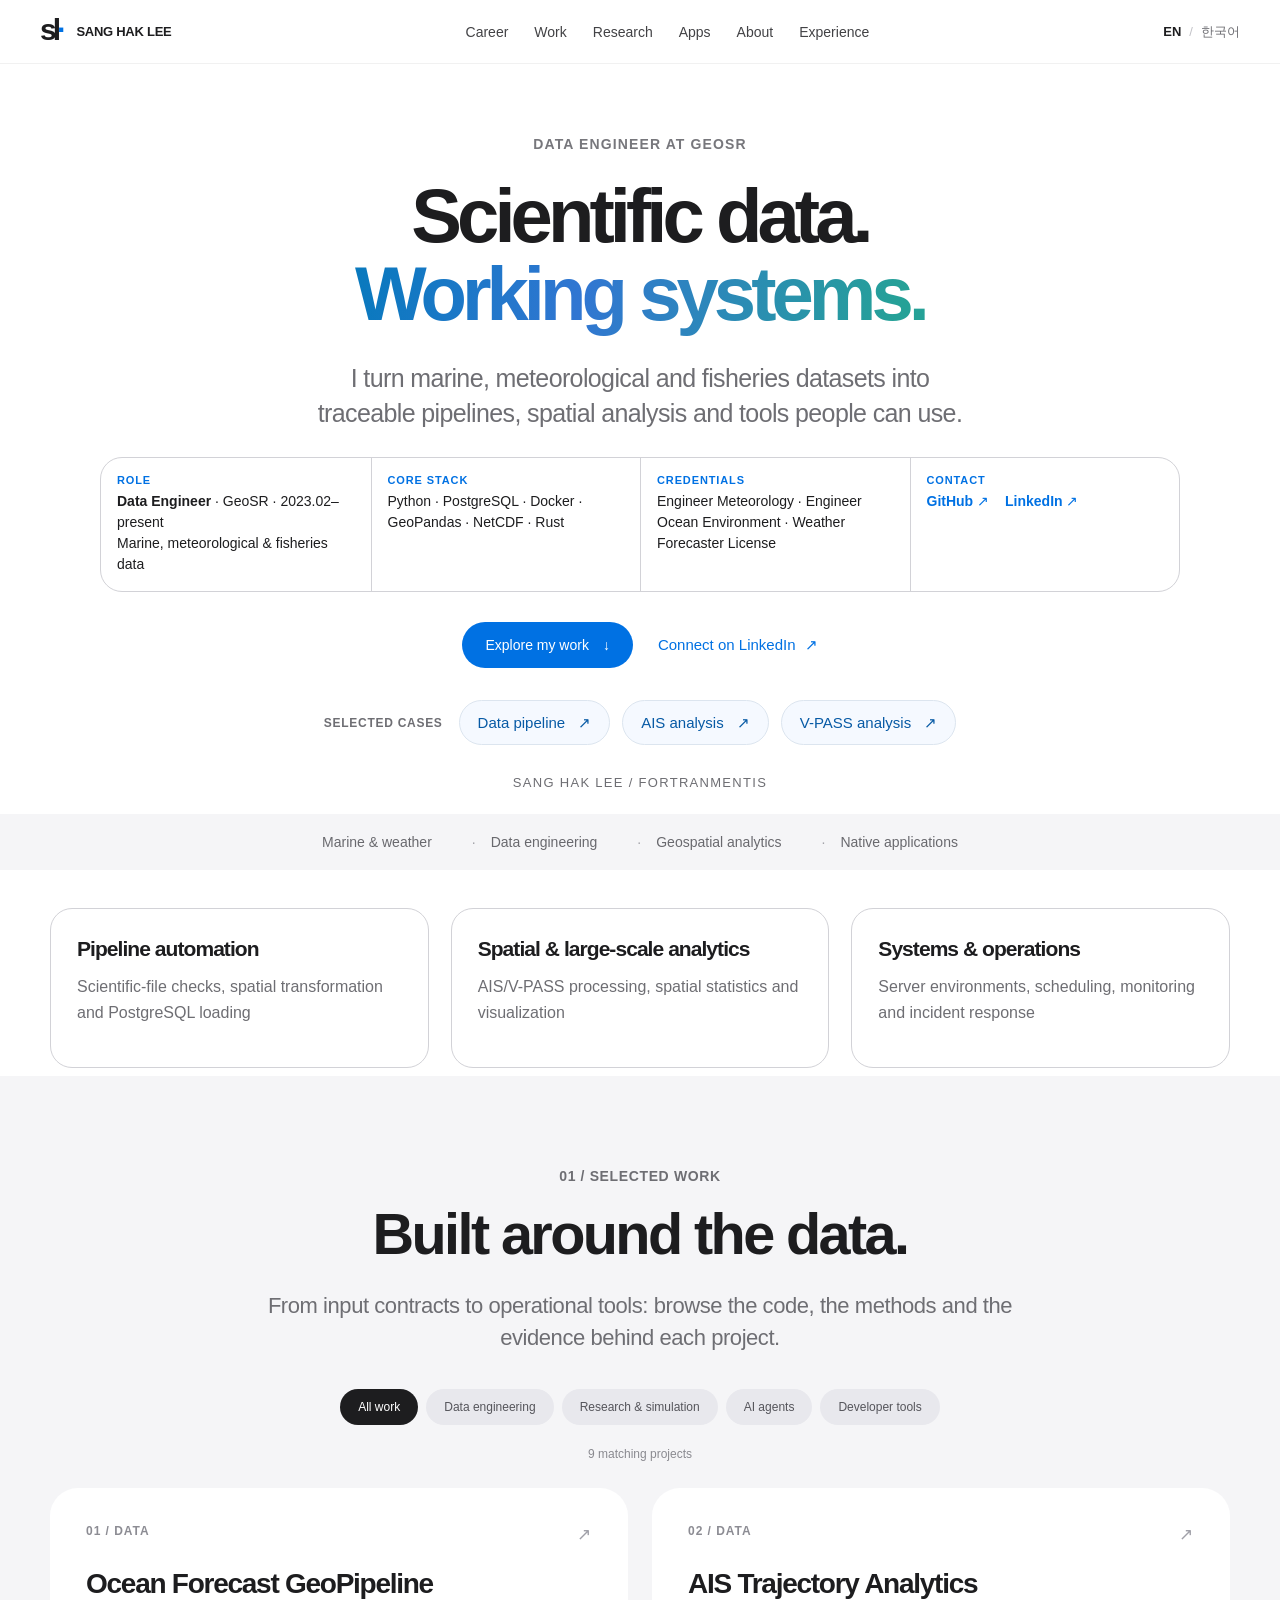
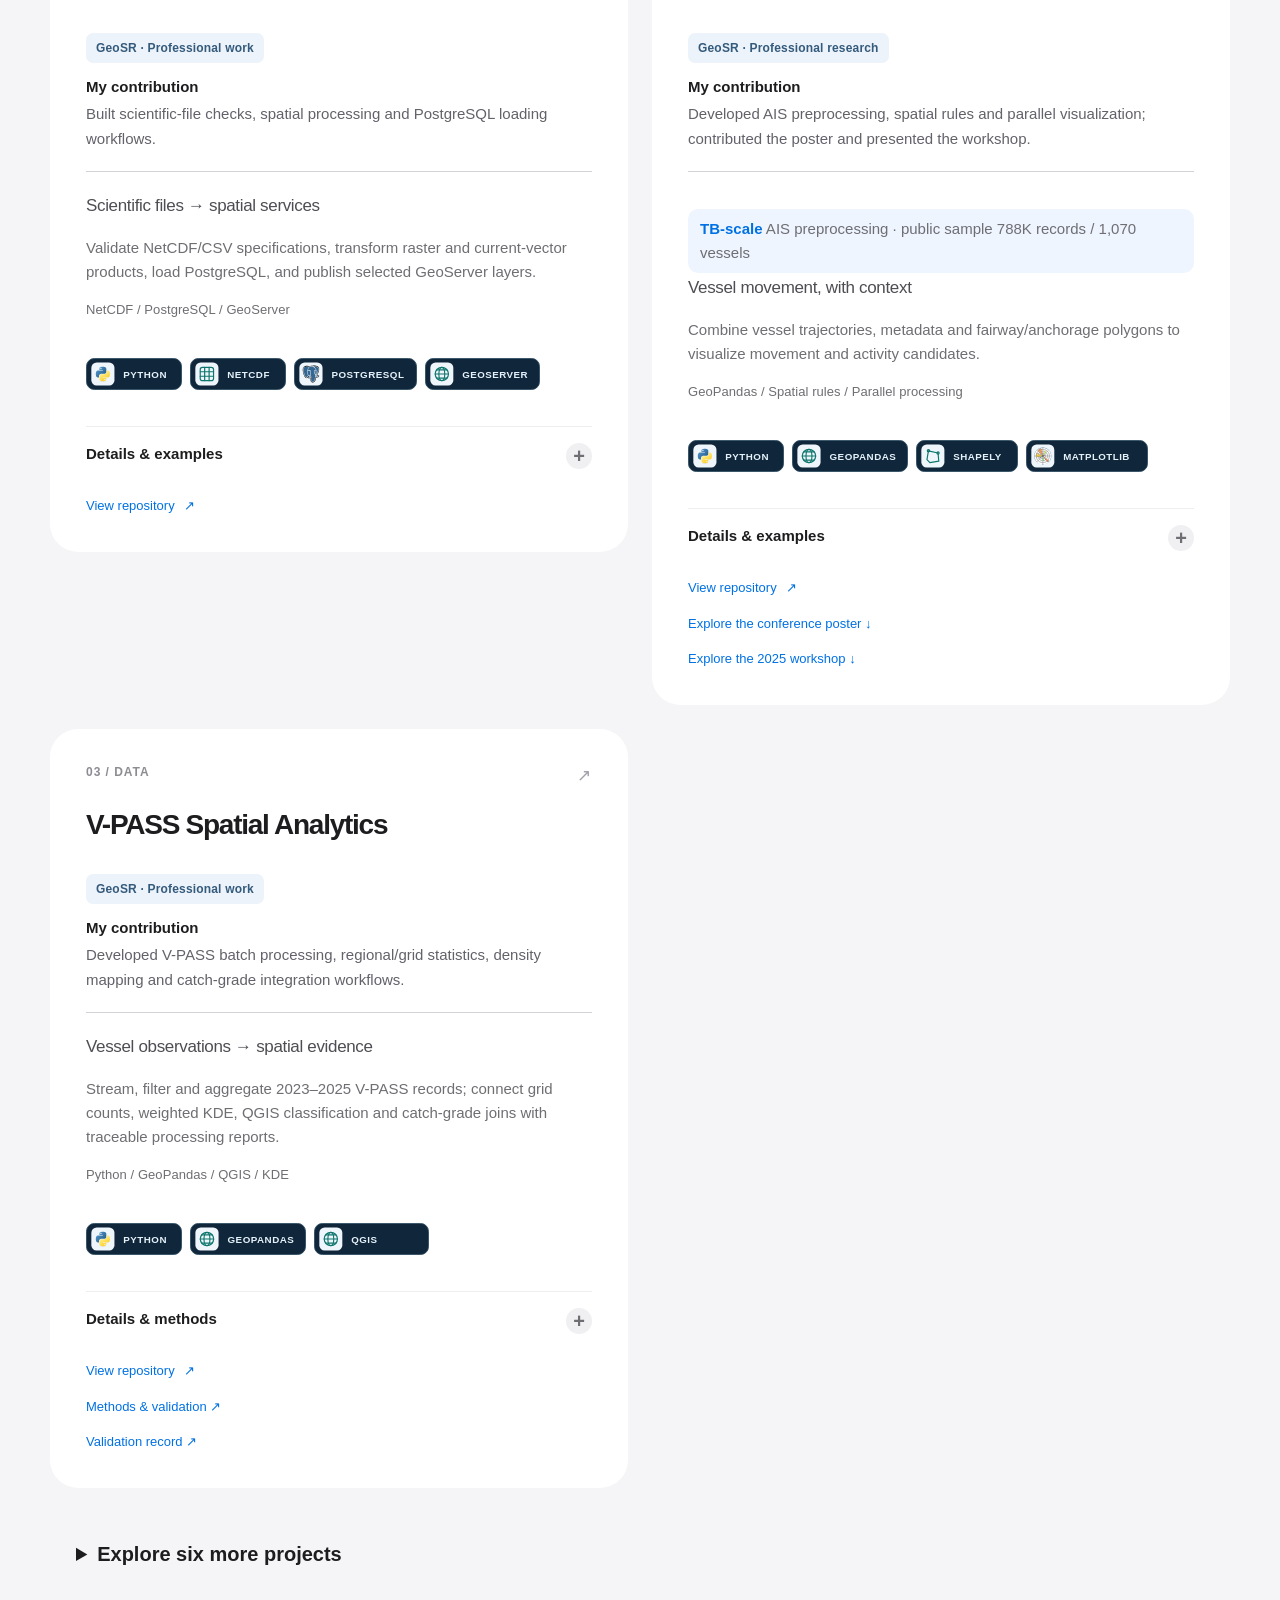
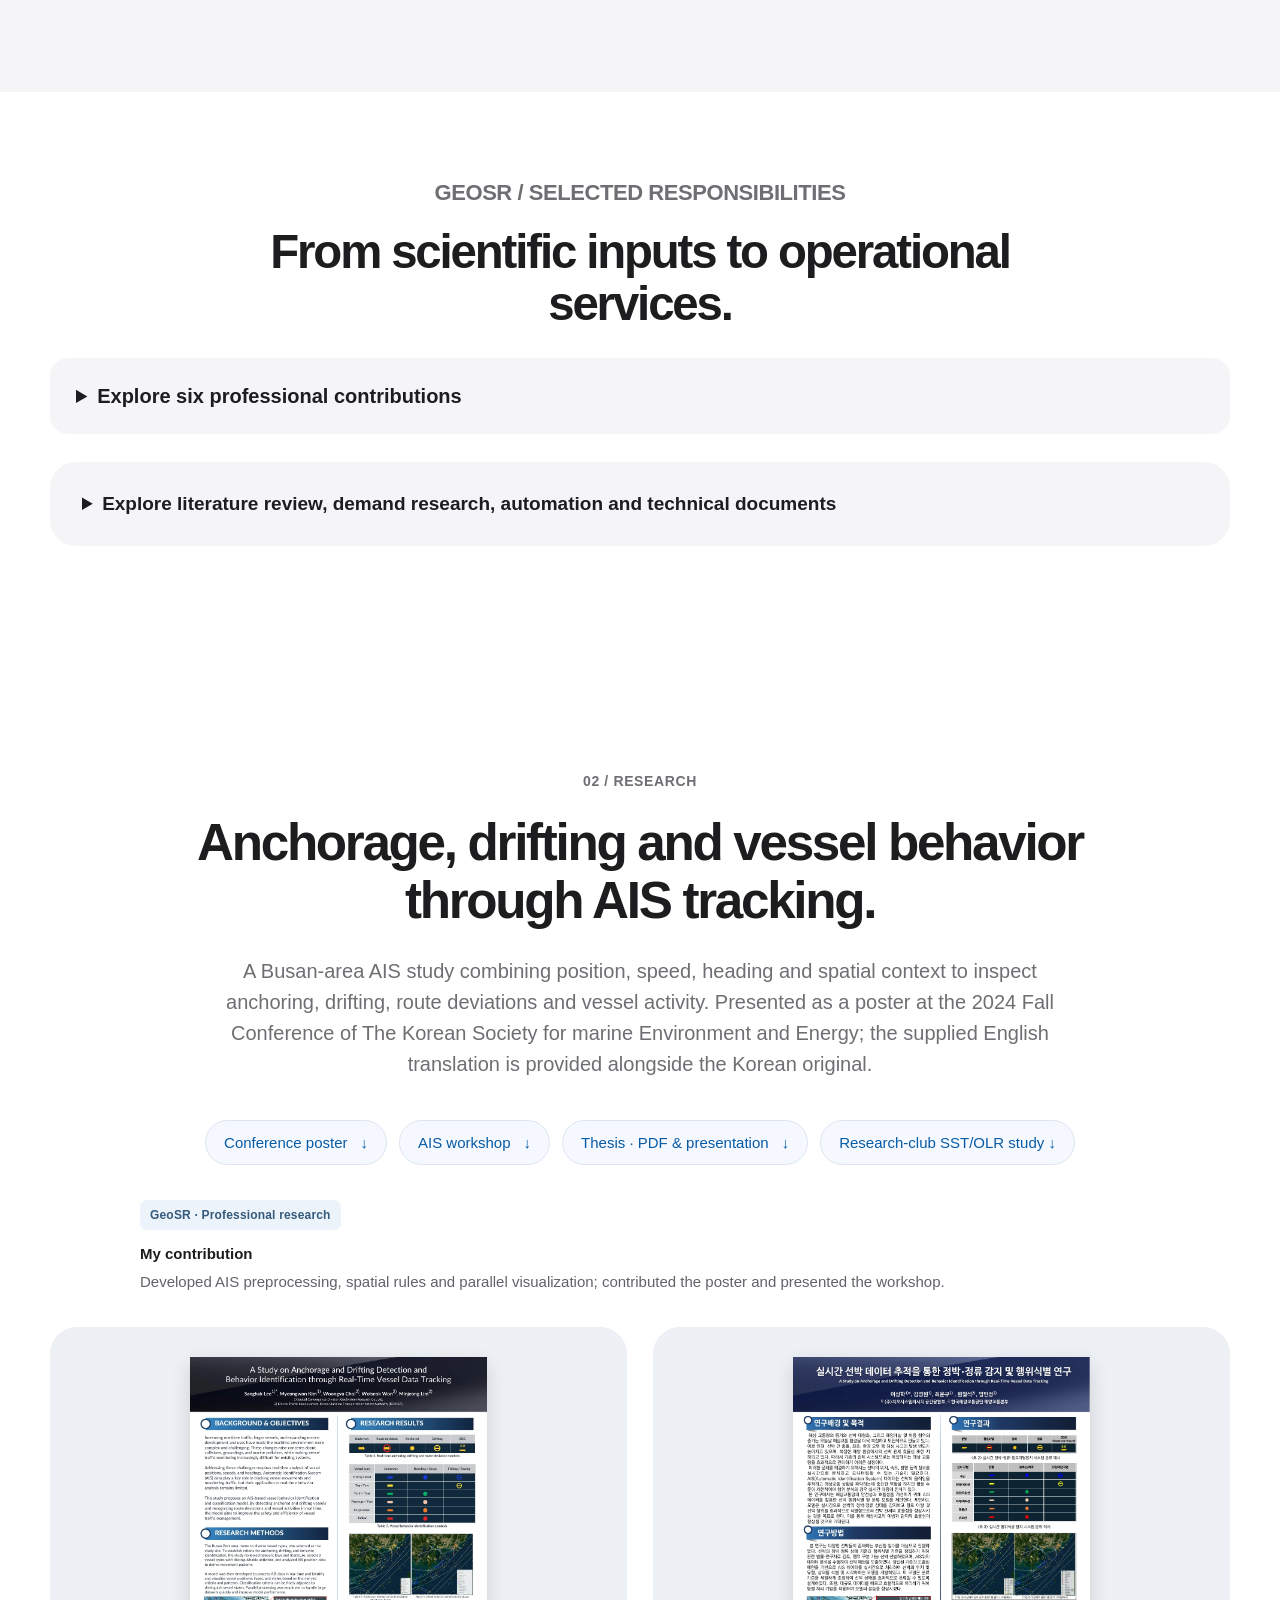
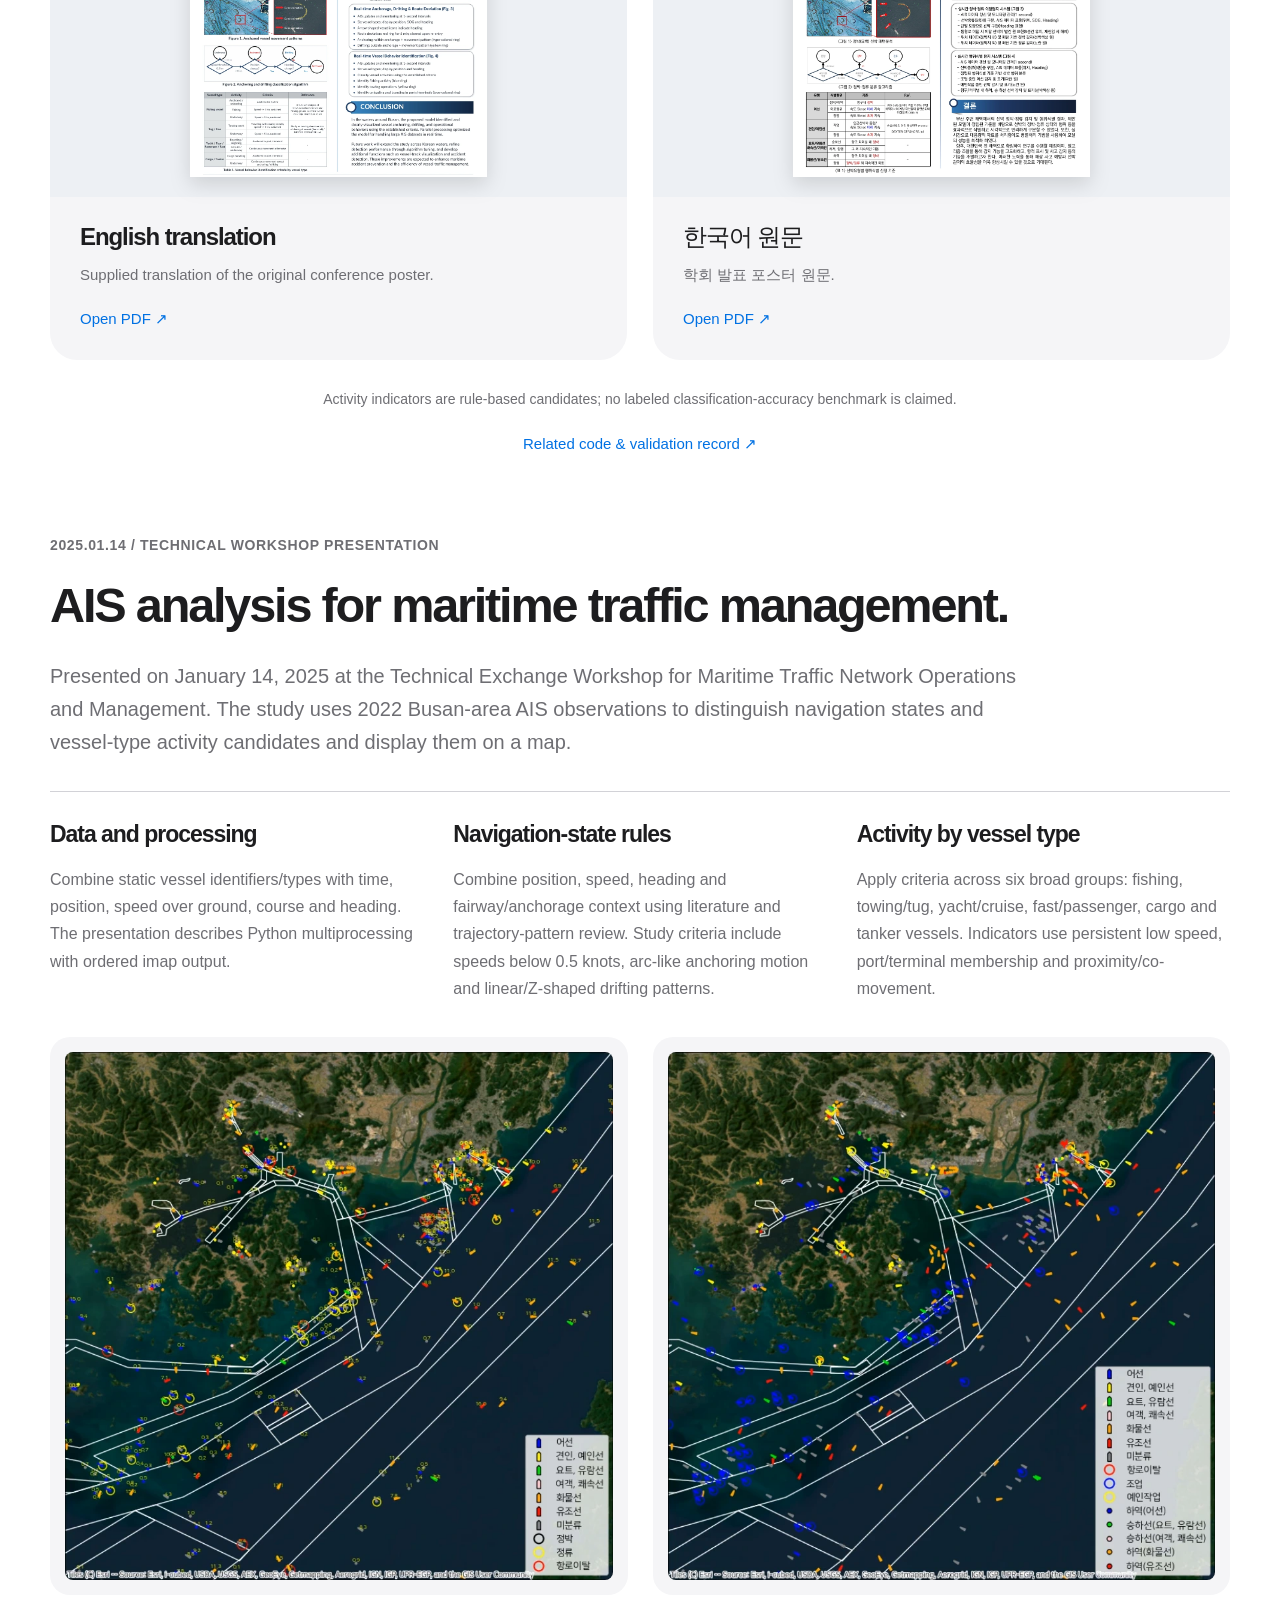
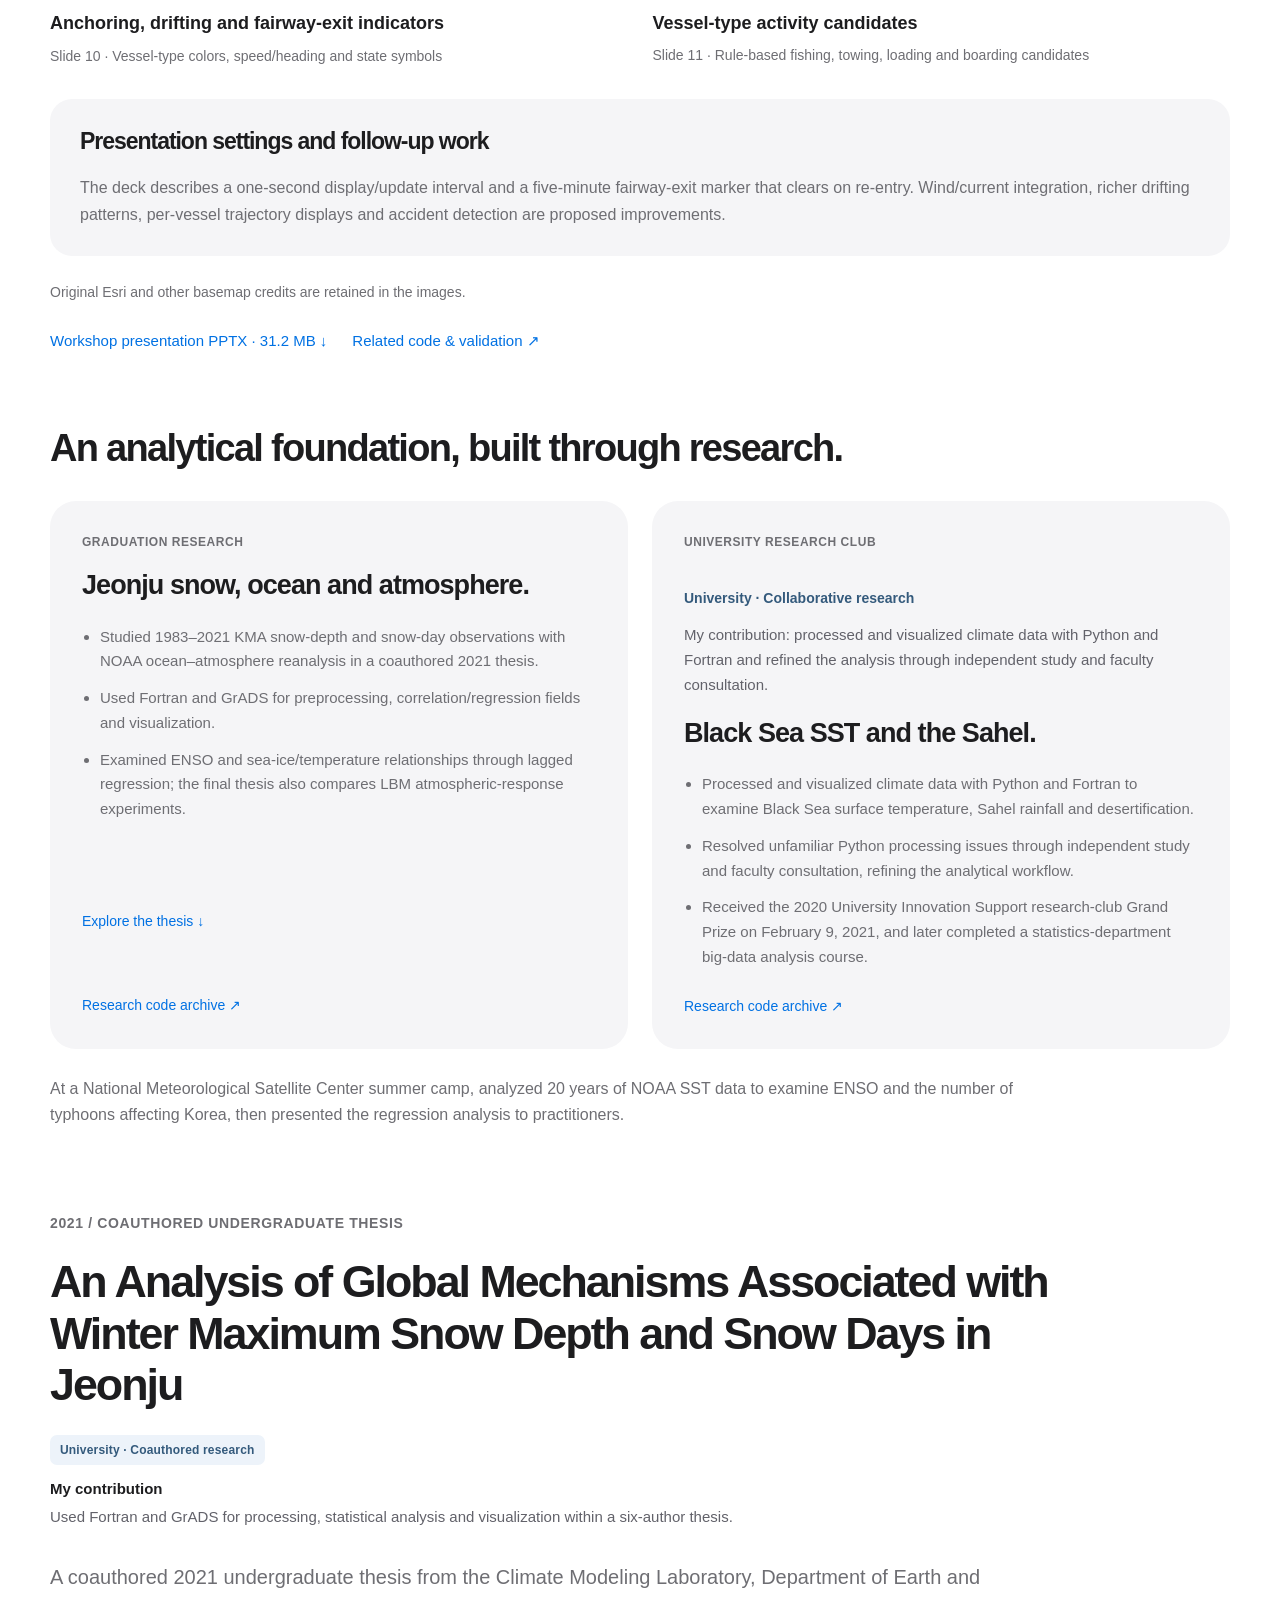
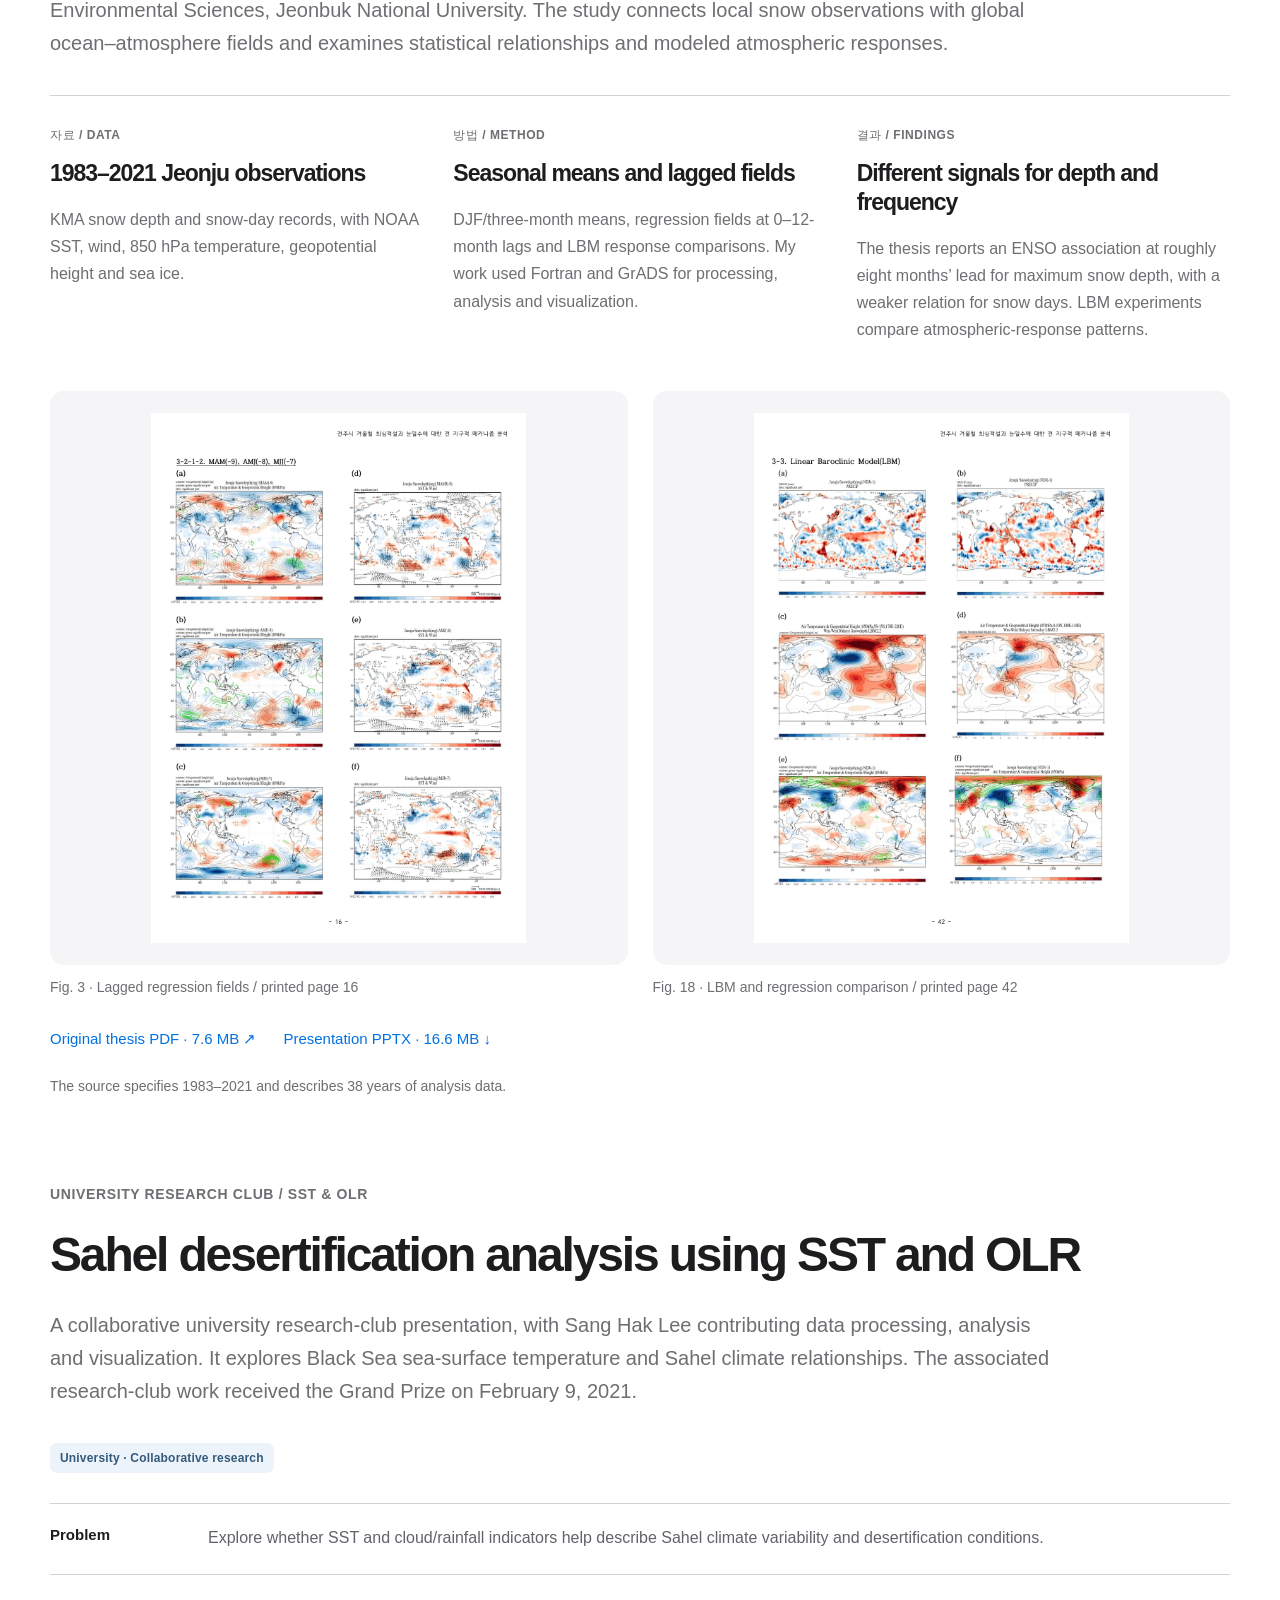
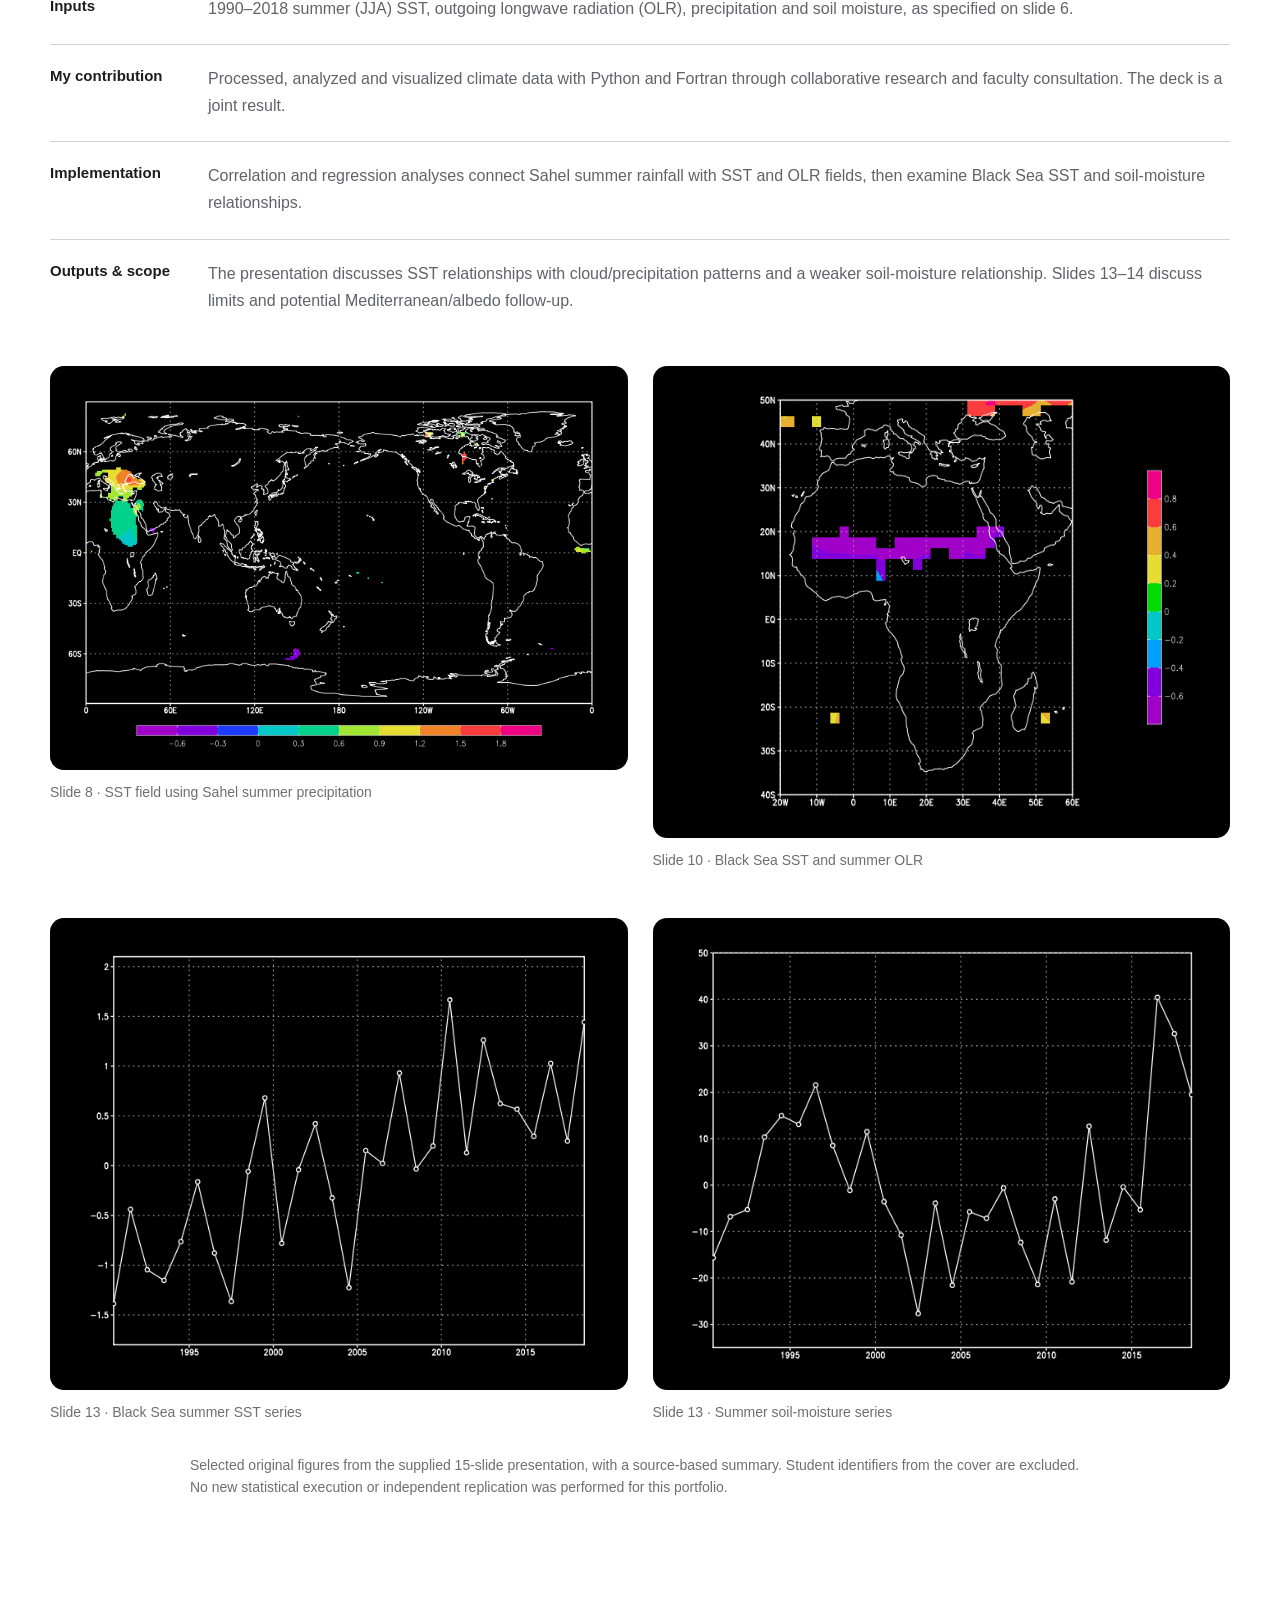
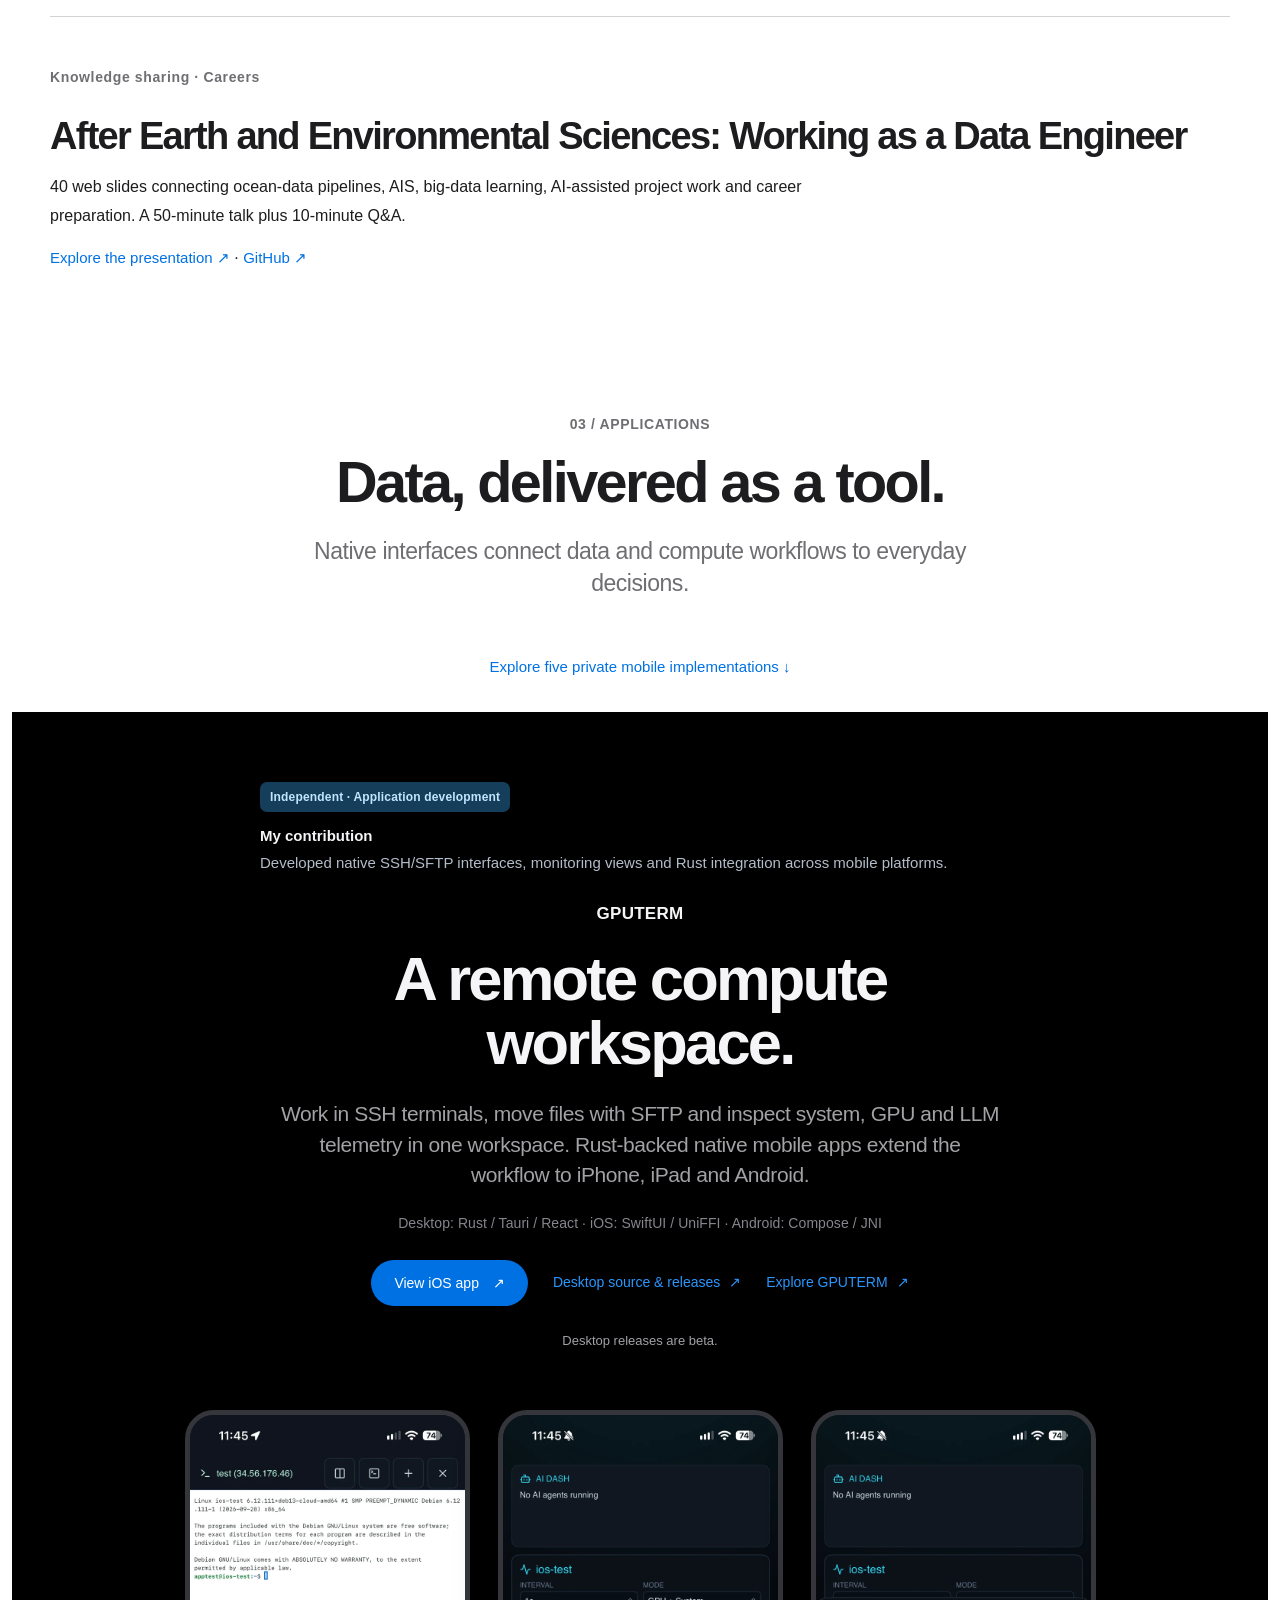
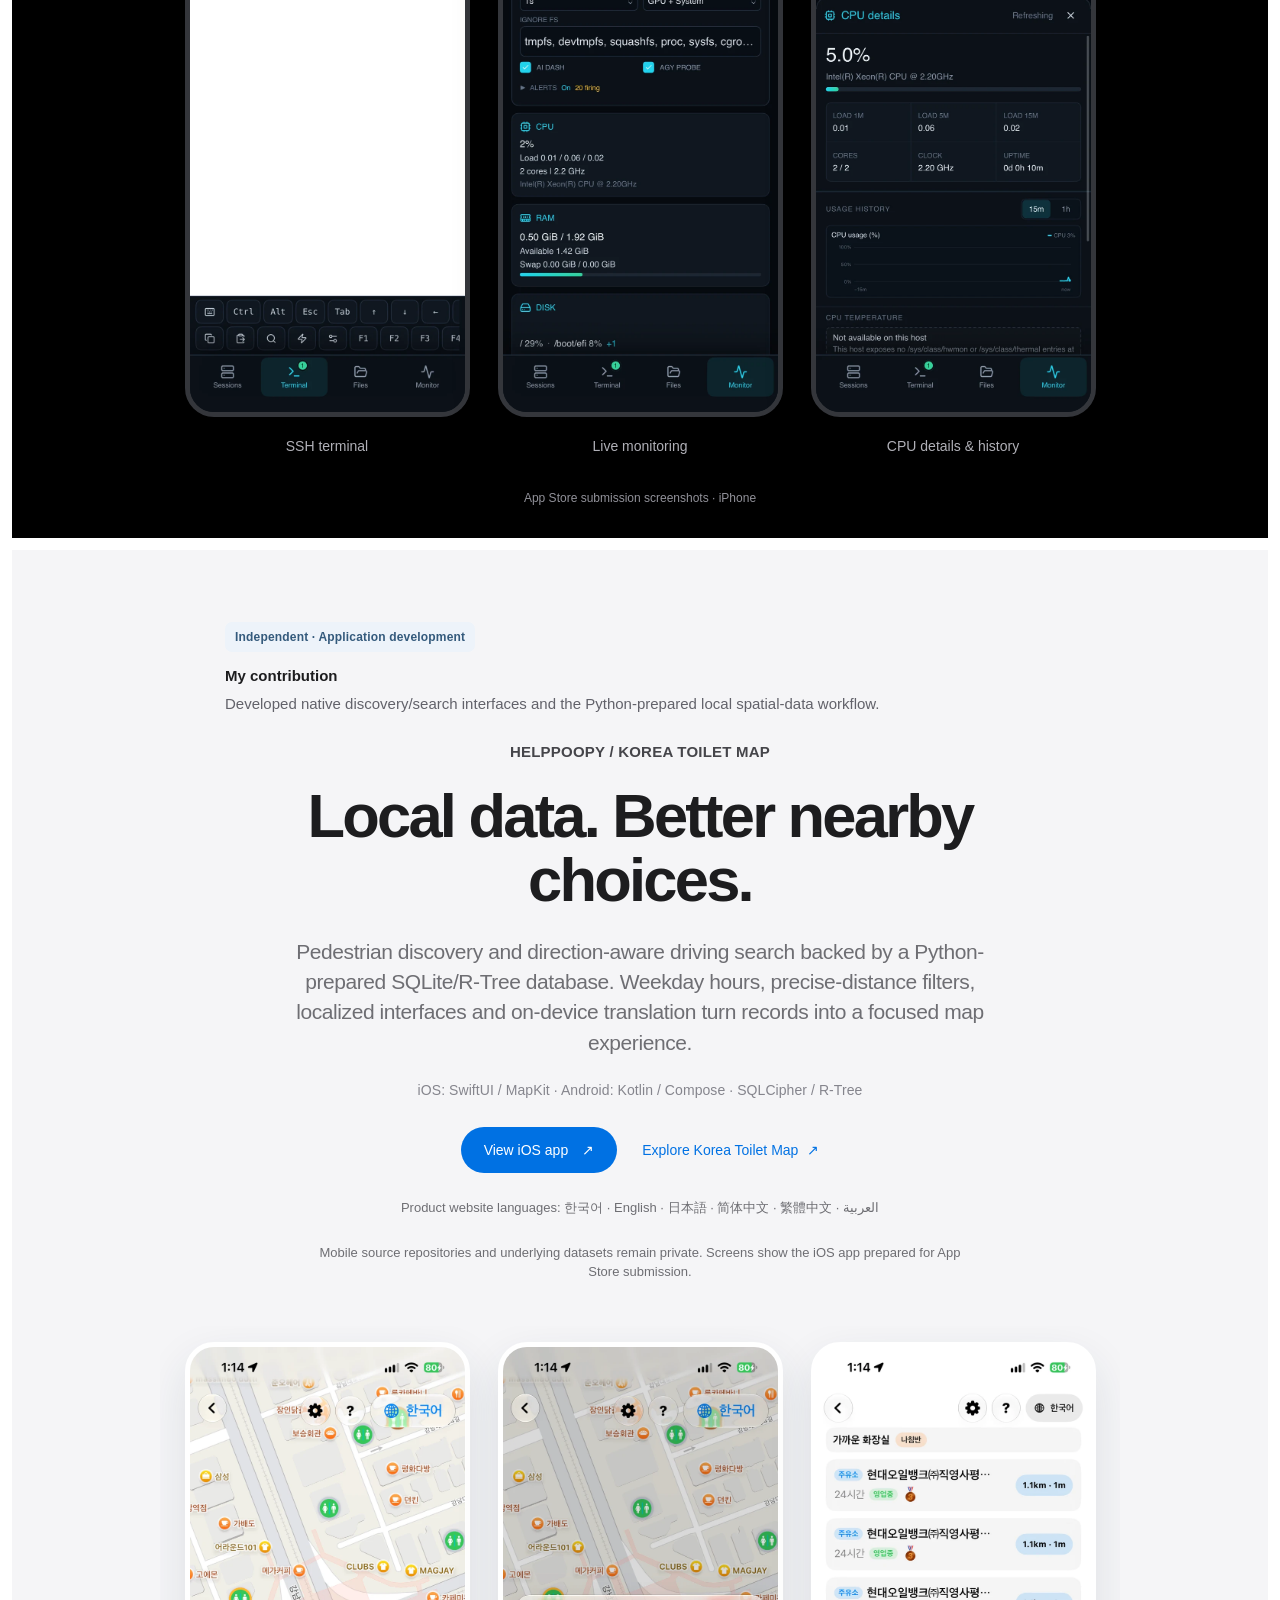
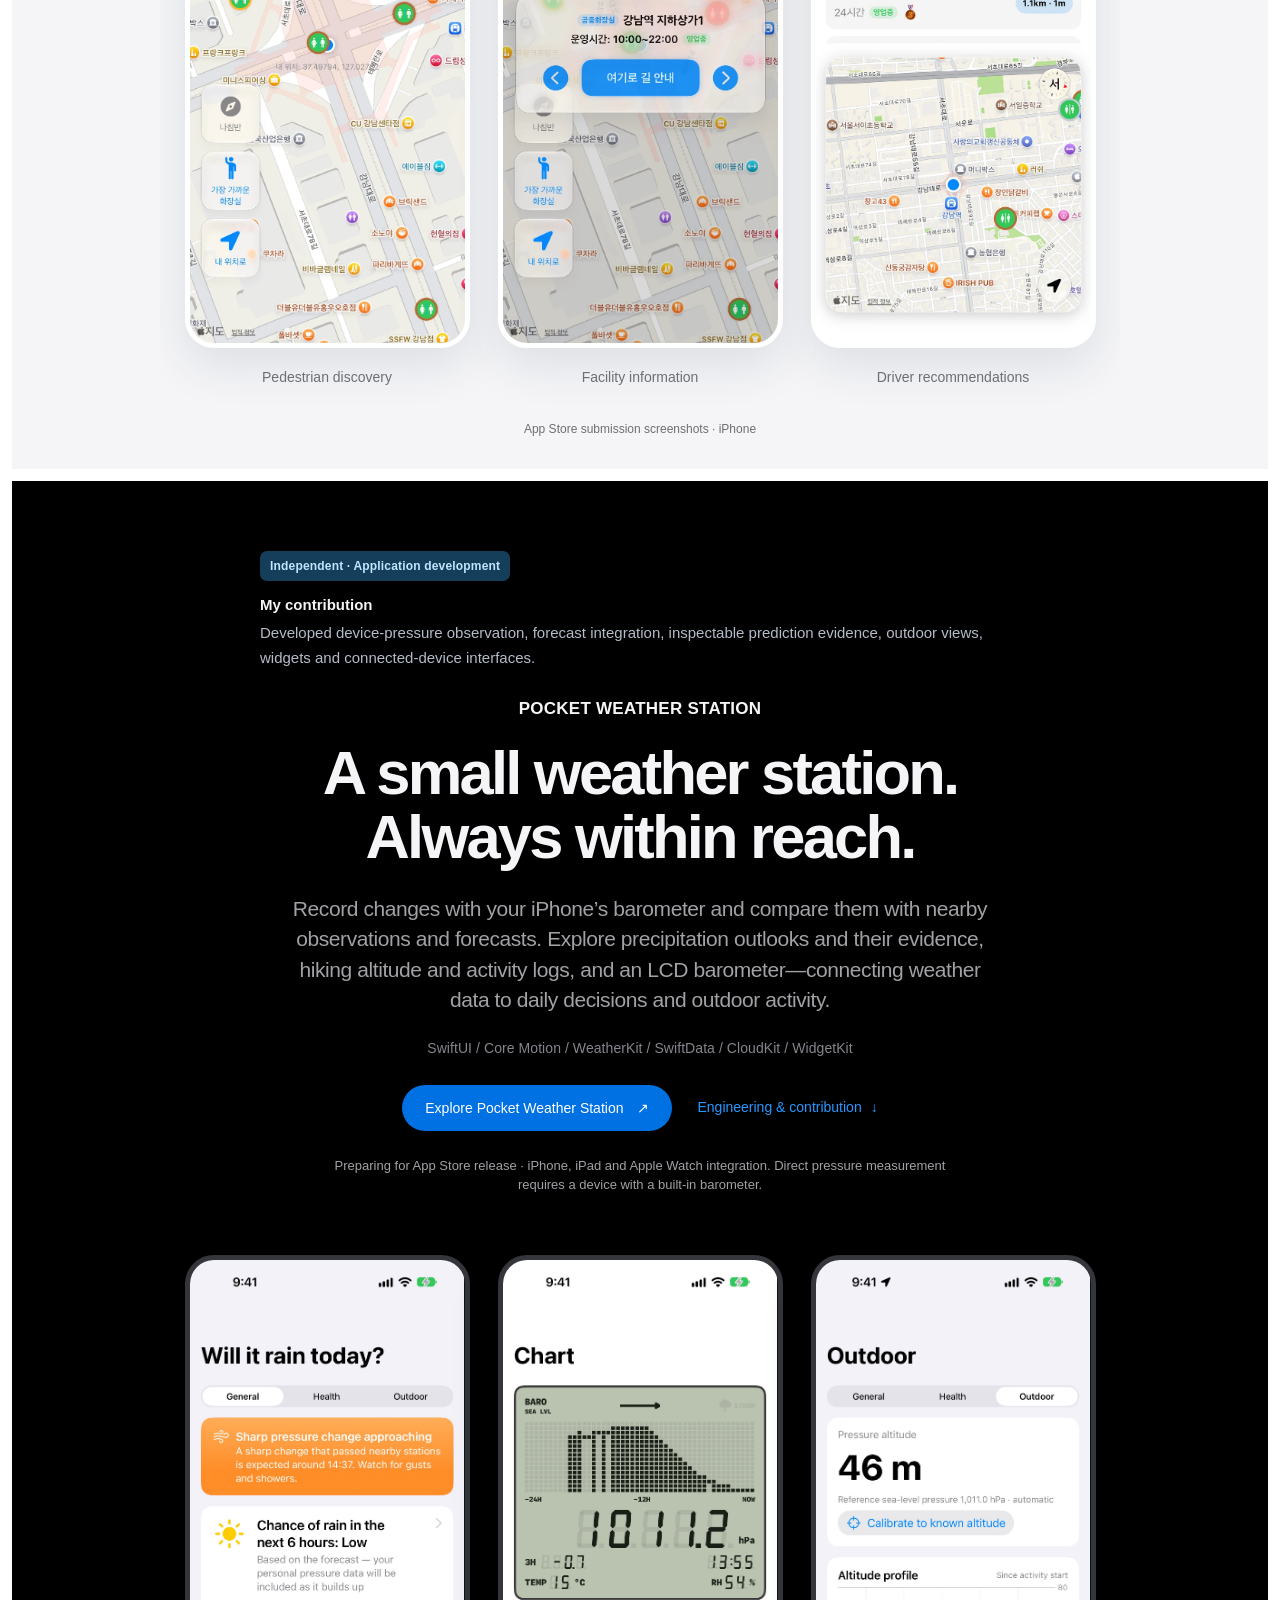
==== index.html @ bb1b66c0 "feat(portfolio): prioritize recruiter overview and progressive disclosure" ====
<!doctype html>
<html lang="en"><head><meta charset="utf-8"><meta name="viewport" content="width=device-width, initial-scale=1"><meta name="color-scheme" content="light"><title>Sang Hak Lee — Data Engineer & Scientific Analytics</title><meta name="description" content="Marine and meteorological data engineering, geospatial analytics, scientific workflows, AI agents and native apps by Sang Hak Lee."><link rel="canonical" href="https://fortranmentis.github.io/"><link rel="alternate" hreflang="en" href="https://fortranmentis.github.io/"><link rel="alternate" hreflang="ko" href="https://fortranmentis.github.io/ko/"><link rel="alternate" hreflang="x-default" href="https://fortranmentis.github.io/"><meta property="og:type" content="website"><meta property="og:title" content="Sang Hak Lee — Data Engineer & Scientific Analytics"><meta property="og:description" content="Marine and meteorological data engineering, geospatial analytics, scientific workflows, AI agents and native apps by Sang Hak Lee."><meta property="og:url" content="https://fortranmentis.github.io/"><meta property="og:image" content="https://fortranmentis.github.io/assets/social.png?v=20261027-2"><meta name="twitter:card" content="summary_large_image"><link rel="icon" href="assets/favicon.svg" type="image/svg+xml"><link rel="stylesheet" href="style.css?v=20261112-4"><script src="script.js?v=20261112-4" defer></script></head>
<body><a class="skip" href="#main">Skip to content</a><header class="header"><a class="wordmark" href="./" aria-label="Sang Hak Lee — Home"><span class="monogram" aria-hidden="true">sl<span>·</span></span><span>SANG HAK LEE<small>DATA & SCIENTIFIC SYSTEMS</small></span></a><nav aria-label="Main navigation"><a href="#career">Career</a><a href="#work">Work</a><a href="#research">Research</a><a href="#apps">Apps</a><a href="#about">About</a><a href="#experience">Experience</a></nav><div class="language" aria-label="Language"><a href="index.html" lang="en" aria-current="page">EN</a><span>/</span><a href="ko/index.html" lang="ko">한국어</a></div></header>
<main id="main"><section class="hero wrap" aria-labelledby="hero-title"><div class="hero-copy"><p class="eyebrow"><span class="status-dot"></span>DATA ENGINEER AT GEOSR</p><h1 id="hero-title">Scientific data.<br><em>Working systems.</em></h1><p class="intro">I turn marine, meteorological and fisheries datasets into traceable pipelines, spatial analysis and tools people can use.</p><section class="summary-band hero-summary" aria-label="Summary"><dl class="summary-grid"><div><dt>Role</dt><dd><strong>Data Engineer</strong> · GeoSR · 2023.02–present<br>Marine, meteorological &amp; fisheries data</dd></div><div><dt>Core stack</dt><dd>Python · PostgreSQL · Docker · GeoPandas · NetCDF · Rust</dd></div><div><dt>Credentials</dt><dd>Engineer Meteorology · Engineer Ocean Environment · Weather Forecaster License</dd></div><div><dt>Contact</dt><dd class="summary-links"><a href="https://github.com/fortranmentis">GitHub ↗</a><a href="https://www.linkedin.com/in/sang-hak-lee-ba11a5447/">LinkedIn ↗</a></dd></div></dl></section><div class="actions"><a class="button primary" href="#work">Explore my work <span aria-hidden="true">↓</span></a><a class="text-link" href="https://www.linkedin.com/in/sang-hak-lee-ba11a5447/">Connect on LinkedIn <span aria-hidden="true">↗</span></a></div><nav class="hero-cases" aria-label="Featured cases"><span>SELECTED CASES</span><a href="#pipeline">Data pipeline <span aria-hidden="true">↗</span></a><a href="#ais-workshop">AIS analysis <span aria-hidden="true">↗</span></a><a href="#vpass-spatial-analytics">V-PASS analysis <span aria-hidden="true">↗</span></a></nav><p class="hero-name">SANG HAK LEE / FORTRANMENTIS</p></div><div class="system" role="img" aria-label="Conceptual path from scientific inputs through validation and spatial context to usable tools"><div class="system-top"><span>FROM DATA TO DECISION</span><span aria-hidden="true">[ 01 — 04 ]</span></div><svg class="system-path" viewBox="0 0 480 440" preserveAspectRatio="none" aria-hidden="true"><defs><pattern id="g" width="28" height="28" patternUnits="userSpaceOnUse"><path d="M28 0H0V28" fill="none" stroke="#35555c" stroke-width=".6"/></pattern></defs><rect width="480" height="440" fill="url(#g)"/><path d="M70 100C320 30 50 335 290 305S430 250 440 390" fill="none" stroke="#487171" stroke-width="1"/><path d="M110 105L338 180 145 275 350 355" fill="none" stroke="#7fe0c8" stroke-width="2" stroke-dasharray="5 7"/></svg><div class="node n0"><span class="node-icon" aria-hidden="true">▤</span><span>Scientific inputs</span><small>NetCDF · CSV</small></div><div class="node n1"><span class="node-icon" aria-hidden="true">⌁</span><span>Validate & transform</span><small>Python · Fortran</small></div><div class="node n2"><span class="node-icon" aria-hidden="true">⊕</span><span>Spatial context</span><small>Grid · Vector</small></div><div class="node n3"><span class="node-icon" aria-hidden="true">↗</span><span>Usable tools</span><small>API · Apps</small></div><p class="system-caption">Explicit inputs. Inspectable decisions. Useful outputs.</p></div></section>
<div class="focus-strip"><div class="wrap"><span>Marine & weather</span><span>Data engineering</span><span>Geospatial analytics</span><span>Native applications</span></div></div><section class="capability-section wrap" aria-label="Core capabilities"><div class="capability-grid"><article><h3>Pipeline automation</h3><p>Scientific-file checks, spatial transformation and PostgreSQL loading</p></article><article><h3>Spatial & large-scale analytics</h3><p>AIS/V-PASS processing, spatial statistics and visualization</p></article><article><h3>Systems & operations</h3><p>Server environments, scheduling, monitoring and incident response</p></article></div></section><section id="work" class="work-section" aria-labelledby="work-title"><div class="wrap"><div class="section-heading"><div><p class="eyebrow">01 / SELECTED WORK</p><h2 id="work-title">Built around the data.</h2></div><p>From input contracts to operational tools: browse the code, the methods and the evidence behind each project.</p></div><div class="filters" role="group" aria-label="Project filters" hidden><button type="button" data-filter="all" aria-pressed="true">All work</button><button type="button" data-filter="data" aria-pressed="false">Data engineering</button><button type="button" data-filter="research" aria-pressed="false">Research & simulation</button><button type="button" data-filter="ai" aria-pressed="false">AI agents</button><button type="button" data-filter="tools" aria-pressed="false">Developer tools</button></div><p class="result-count" aria-live="polite" data-count-label="matching projects"></p><div class="project-grid"><article id="pipeline" class="project" data-category="data"><div class="project-meta"><span>01 / DATA</span><span aria-hidden="true">↗</span></div><h3><a href="https://github.com/fortranmentis/ocean-forecast-geopipeline">Ocean Forecast GeoPipeline</a></h3><div class="project-attribution"><span class="context-label">GeoSR · Professional work</span><p class="contribution"><strong>My contribution</strong> Built scientific-file checks, spatial processing and PostgreSQL loading workflows.</p></div><p class="project-headline">Scientific files → spatial services</p><p>Validate NetCDF/CSV specifications, transform raster and current-vector products, load PostgreSQL, and publish selected GeoServer layers.</p><p class="stack">NetCDF / PostgreSQL / GeoServer</p><div class="tech-badges" aria-label="Technology stack"><img src="assets/badges/python.svg" alt="Python" height="36" loading="lazy"><img src="assets/badges/netcdf.svg" alt="NetCDF" height="36" loading="lazy"><img src="assets/badges/postgresql.svg" alt="PostgreSQL" height="36" loading="lazy"><img src="assets/badges/geoserver.svg" alt="GeoServer" height="36" loading="lazy"></div><details class="project-detail"><summary>Details & examples</summary><p class="case-context">2025.06–2026.04 · Extended project period</p><div class="project-detail-body"><dl><div><dt>Problem</dt><dd>Recurring scientific products need explicit acceptance rules and traceable processing.</dd></div><div><dt>Inputs</dt><dd>Delivered NetCDF/CSV files and operator-supplied specifications.</dd></div><div><dt>My role</dt><dd>Built scientific-file checks, spatial processing and PostgreSQL loading workflows.</dd></div><div><dt>Processing & operations</dt><dd>Compare fields and dimensions, regrid/reproject rasters, derive speed and direction from U/V, and coordinate database updates.</dd></div><div><dt>Outputs & evidence</dt><dd>Field-level acceptance reports, GeoTIFFs, current-vector CSVs and selected GeoServer layers.</dd></div></dl><p class="project-boundary"><strong>Scope</strong> Input conformity is distinct from scientific accuracy.</p></div></details><a class="text-link" href="https://github.com/fortranmentis/ocean-forecast-geopipeline">View repository <span aria-hidden="true">↗</span></a></article><article class="project" data-category="data"><div class="project-meta"><span>02 / DATA</span><span aria-hidden="true">↗</span></div><h3><a href="https://github.com/fortranmentis/Busan-AIS-ship-behavior-analysis">AIS Trajectory Analytics</a></h3><div class="project-attribution"><span class="context-label">GeoSR · Professional research</span><p class="contribution"><strong>My contribution</strong> Developed AIS preprocessing, spatial rules and parallel visualization; contributed the poster and presented the workshop.</p></div><p class="project-metric"><strong>TB-scale</strong> AIS preprocessing · public sample 788K records / 1,070 vessels</p><p class="project-headline">Vessel movement, with context</p><p>Combine vessel trajectories, metadata and fairway/anchorage polygons to visualize movement and activity candidates.</p><p class="stack">GeoPandas / Spatial rules / Parallel processing</p><div class="tech-badges" aria-label="Technology stack"><img src="assets/badges/python.svg" alt="Python" height="36" loading="lazy"><img src="assets/badges/geopandas.svg" alt="GeoPandas" height="36" loading="lazy"><img src="assets/badges/shapely.svg" alt="Shapely" height="36" loading="lazy"><img src="assets/badges/matplotlib.svg" alt="Matplotlib" height="36" loading="lazy"></div><details class="project-detail"><summary>Details & examples</summary><div class="project-detail-body"><dl><div><dt>Problem</dt><dd>Vessel movement needs spatial and temporal context to make activity candidates inspectable.</dd></div><div><dt>Inputs</dt><dd>Historical Busan AIS observations, vessel metadata and fairway/anchorage polygons.</dd></div><div><dt>My role</dt><dd>Developed AIS preprocessing, spatial rules and parallel visualization; contributed the poster and presented the workshop.</dd></div><div><dt>Processing & operations</dt><dd>Combine speed, heading, displacement and spatial membership; align time slices and render movement/activity indicators.</dd></div><div><dt>Outputs & evidence</dt><dd>Map-based time-lapse views and rule-based anchoring, drifting and activity candidates.</dd></div></dl><figure class="project-example"><a href="https://github.com/fortranmentis/Busan-AIS-ship-behavior-analysis#demo" target="_blank" rel="noopener"><img src="assets/research/ais-workshop-navigation.webp" alt="Busan AIS movement and anchoring indicators" width="862" height="832" loading="lazy"></a><figcaption>2025 workshop slide 10 · Original basemap credits retained</figcaption></figure><p class="project-boundary"><strong>Scope</strong> Rule-based activity candidates require independent confirmation.</p></div></details><a class="text-link" href="https://github.com/fortranmentis/Busan-AIS-ship-behavior-analysis">View repository <span aria-hidden="true">↗</span></a><a class="text-link poster-project-link" href="#research">Explore the conference poster ↓</a><a class="text-link poster-project-link" href="#ais-workshop">Explore the 2025 workshop ↓</a></article><article id="vpass-spatial-analytics" class="project" data-category="data"><div class="project-meta"><span>03 / DATA</span><span aria-hidden="true">↗</span></div><h3><a href="https://github.com/fortranmentis/vpass-spatial-analytic">V-PASS Spatial Analytics</a></h3><div class="project-attribution"><span class="context-label">GeoSR · Professional work</span><p class="contribution"><strong>My contribution</strong> Developed V-PASS batch processing, regional/grid statistics, density mapping and catch-grade integration workflows.</p></div><p class="project-headline">Vessel observations → spatial evidence</p><p>Stream, filter and aggregate 2023–2025 V-PASS records; connect grid counts, weighted KDE, QGIS classification and catch-grade joins with traceable processing reports.</p><p class="stack">Python / GeoPandas / QGIS / KDE</p><div class="tech-badges" aria-label="Technology stack"><img src="assets/badges/python.svg" alt="Python" height="36" loading="lazy"><img src="assets/badges/geopandas.svg" alt="GeoPandas" height="36" loading="lazy"><img src="assets/badges/qgis.svg" alt="QGIS" height="36" loading="lazy"></div><details class="project-detail"><summary>Details & methods</summary><div class="project-detail-body"><dl><div><dt>Problem</dt><dd>Turn recurring vessel observations into interpretable fisheries-related spatial statistics with explicit counting and exclusion rules.</dd></div><div><dt>Inputs</dt><dd>Locally supplied 2023–2025 V-PASS records, vessel-ID lists, regional boundaries, reference grids and existing catch grades.</dd></div><div><dt>My role</dt><dd>Developed batch and spatial workflows for record preparation, time/region summaries, grid aggregation, density analysis and grade integration.</dd></div><div><dt>Processing &amp; operations</dt><dd>Stream annual merges; apply explicit speed/vessel-ID selection; compute monthly and consecutive seasonal counts; clip regional grids, sum supplied counts, run weighted Quartic KDE and apply scoped common-break QGIS styles.</dd></div><div><dt>Outputs &amp; evidence</dt><dd>Rejected-row audits, point-to-grid assignments, count reconciliation, styled spatial layers and catch-grade joins. The public repository supplies code, data contracts, methods and validation records.</dd></div></dl><p class="project-boundary"><strong>Scope</strong> Observation occurrences, unique vessels and KDE intensity are different measures. Full reproduction requires external data/reference layers and QGIS.</p></div></details><a class="text-link" href="https://github.com/fortranmentis/vpass-spatial-analytic">View repository <span aria-hidden="true">↗</span></a><a class="text-link poster-project-link" href="https://github.com/fortranmentis/vpass-spatial-analytic/blob/main/docs/METHODOLOGY.md">Methods & validation ↗</a><a class="text-link poster-project-link" href="https://github.com/fortranmentis/vpass-spatial-analytic/blob/main/docs/VALIDATION.md">Validation record ↗</a></article></div><details class="additional-projects"><summary>Explore six more projects</summary><div class="project-grid"><article class="project" data-category="research"><div class="project-meta"><span>04 / RESEARCH</span><span aria-hidden="true">↗</span></div><h3><a href="https://github.com/fortranmentis/climate-variability-analysis_Jeonbuk-National-University">Climate Variability Analysis</a></h3><div class="project-attribution"><span class="context-label">University · Coauthored research</span><p class="contribution"><strong>My contribution</strong> Used Fortran and GrADS for processing, statistical analysis and visualization within a six-author thesis.</p></div><p class="project-headline">Snow, ocean and atmosphere</p><p>Research and coursework examining snowfall, sea surface temperature, circulation and sea ice through regression, composites, EOF and time-series methods.</p><p class="stack">Fortran / GrADS / MATLAB</p><div class="tech-badges" aria-label="Technology stack"><img src="assets/badges/fortran.svg" alt="Fortran" height="36" loading="lazy"><img src="assets/badges/grads.svg" alt="GrADS" height="36" loading="lazy"><img src="assets/badges/matlab.svg" alt="MATLAB" height="36" loading="lazy"></div><details class="project-detail"><summary>Details & examples</summary><div class="project-detail-body"><dl><div><dt>Problem</dt><dd>Examine how Jeonju winter snow varies with global ocean–atmosphere conditions.</dd></div><div><dt>Inputs</dt><dd>Jeonju snow observations and NOAA ocean/atmosphere reanalysis.</dd></div><div><dt>My role</dt><dd>Used Fortran and GrADS for processing, statistical analysis and visualization within a six-author thesis.</dd></div><div><dt>Processing & operations</dt><dd>Use seasonal means and lagged regression to examine winter-snow relationships. Other coursework methods are separately archived.</dd></div><div><dt>Outputs & evidence</dt><dd>Research maps, time series and the 2021 coauthored undergraduate thesis.</dd></div></dl><figure class="project-example"><a href="#thesis" target="_blank" rel="noopener"><img src="assets/research/thesis-regression.webp" alt="Lagged regression example from the undergraduate thesis" width="1062" height="1500" loading="lazy"></a><figcaption>2021 coauthored thesis · Figure 3</figcaption></figure><p class="project-boundary"><strong>Scope</strong> Full scientific replication remains unverified.</p></div></details><a class="text-link" href="https://github.com/fortranmentis/climate-variability-analysis_Jeonbuk-National-University">View repository <span aria-hidden="true">↗</span></a></article><article class="project" data-category="data"><div class="project-meta"><span>05 / DATA</span><span aria-hidden="true">↗</span></div><h3><a href="https://github.com/fortranmentis/multi-model-grid-validator">Multi-Model Grid Validator</a></h3><div class="project-attribution"><span class="context-label">GeoSR · Professional work</span><p class="contribution"><strong>My contribution</strong> Automated eligible-grid matching and NetCDF spatial inspection for service-site review.</p></div><p class="project-headline">Find eligible model cells</p><p>Match service sites to nearby ocean, wave and atmospheric grid cells using explicit value rules and parallel searches.</p><p class="stack">Python / NetCDF / Multiprocessing</p><div class="tech-badges" aria-label="Technology stack"><img src="assets/badges/python.svg" alt="Python" height="36" loading="lazy"><img src="assets/badges/numpy.svg" alt="NumPy" height="36" loading="lazy"><img src="assets/badges/netcdf.svg" alt="NetCDF" height="36" loading="lazy"></div><details class="project-detail"><summary>Details & examples</summary><div class="project-detail-body"><dl><div><dt>Problem</dt><dd>Service locations must be matched to model cells that meet explicit data rules.</dd></div><div><dt>Inputs</dt><dd>Service-point coordinates in Excel and ocean, wave and atmospheric NetCDF grids.</dd></div><div><dt>My role</dt><dd>Automated eligible-grid matching and NetCDF spatial inspection for service-site review.</dd></div><div><dt>Processing & operations</dt><dd>Search within 40 km and screen the first up to 20 timesteps for non-WRF models; WRF uses coordinate matching.</dd></div><div><dt>Outputs & evidence</dt><dd>Nearest eligible grid indices and first-timestep sample values exported as CSV.</dd></div></dl><p class="project-boundary"><strong>Scope</strong> Value screening is distinct from forecast validation.</p></div></details><a class="text-link" href="https://github.com/fortranmentis/multi-model-grid-validator">View repository <span aria-hidden="true">↗</span></a></article><article class="project" data-category="data"><div class="project-meta"><span>06 / DATA</span><span aria-hidden="true">↗</span></div><h3><a href="https://github.com/fortranmentis/marine-forecast-index-stats">Marine Forecast Index Stats</a></h3><div class="project-attribution"><span class="context-label">GeoSR · Professional work</span><p class="contribution"><strong>My contribution</strong> Developed product-comparison calculations and recurring forecast-index statistical reports.</p></div><p class="project-headline">Make forecast changes inspectable</p><p>Compare service and prediction products; summarize index changes, warning differences and event days in Excel, CSV and HTML reports.</p><p class="stack">Python / pandas / Analytical reporting</p><div class="tech-badges" aria-label="Technology stack"><img src="assets/badges/python.svg" alt="Python" height="36" loading="lazy"><img src="assets/badges/pandas.svg" alt="pandas" height="36" loading="lazy"></div><details class="project-detail"><summary>Details & examples</summary><div class="project-detail-body"><dl><div><dt>Problem</dt><dd>Changes between prediction and service products need consistent grouping and reporting.</dd></div><div><dt>Inputs</dt><dd>Paired service and prediction workbooks for marine activity forecast indices.</dd></div><div><dt>My role</dt><dd>Developed product-comparison calculations and recurring forecast-index statistical reports.</dd></div><div><dt>Processing & operations</dt><dd>Compare index changes, model variables and warnings; retain activity-specific grouping and denominator rules.</dd></div><div><dt>Outputs & evidence</dt><dd>Excel, CSV and HTML summaries for forecast-change review and recurring reporting.</dd></div></dl><p class="project-boundary"><strong>Scope</strong> </p></div></details><a class="text-link" href="https://github.com/fortranmentis/marine-forecast-index-stats">View repository <span aria-hidden="true">↗</span></a></article><article class="project" data-category="ai"><div class="project-meta"><span>07 / AI</span><span aria-hidden="true">↗</span></div><h3><a href="https://github.com/fortranmentis/marine-travel-AI-agent">Marine Travel AI Agent · 바다결</a></h3><div class="project-attribution"><span class="context-label">GeoSR · Internal technology development</span><p class="contribution"><strong>My contribution</strong> Developed public-data integration, typed agent tools and inspectable itinerary rules.</p></div><p class="project-headline">Public data → inspectable travel drafts</p><p>Tourism, marine, weather and transport evidence connected through eight typed tools. One- to three-day car or walking drafts across 29 forecast-linked scopes.</p><p class="stack">Python / FastAPI / Ollama / LangGraph</p><div class="tech-badges" aria-label="Technology stack"><img src="assets/badges/langgraph.svg" alt="langgraph" height="36" loading="lazy"><img src="assets/badges/n8n.svg" alt="n8n" height="36" loading="lazy"><img src="assets/badges/langfuse.svg" alt="langfuse" height="36" loading="lazy"><img src="assets/badges/cytoscape.svg" alt="cytoscape" height="36" loading="lazy"><img src="assets/badges/sqlite.svg" alt="sqlite" height="36" loading="lazy"><img src="assets/badges/docker.svg" alt="docker" height="36" loading="lazy"></div><details class="project-detail"><summary>Details & examples</summary><div class="project-detail-body"><dl><div><dt>Problem</dt><dd>Travel drafts need dated evidence and visible access constraints across multiple data sources.</dd></div><div><dt>Inputs</dt><dd>TourAPI tourism records, marine forecasts, weather and transport references.</dd></div><div><dt>My role</dt><dd>Developed public-data integration, typed agent tools and inspectable itinerary rules.</dd></div><div><dt>Processing & operations</dt><dd>v0.9 connects LangGraph build → validate → traveler choice → recheck → finish to deterministic Python rules. At most two rechecks preserve fixed bookings; SQLite checkpoints and revisioned plans support recovery, n8n schedules collection, and Cytoscape/Langfuse expose filtered execution events.</dd></div><div><dt>Outputs & evidence</dt><dd>Provisional one- to three-day itineraries, map views, visit replacement and PDF exports.</dd></div></dl><figure class="project-example"><a href="assets/marine-travel-langgraph.jpg" target="_blank" rel="noopener"><img src="assets/marine-travel-langgraph.jpg" alt="LangGraph traveler-choice recovery example with synthetic rain"  loading="lazy"></a><figcaption>v0.9 example · Synthetic weather, venues and routes; not live travel conditions</figcaption></figure><p class="project-boundary"><strong>Scope</strong> Local prototype. Reservations and island access need separate checks.</p></div></details><a class="text-link" href="https://github.com/fortranmentis/marine-travel-AI-agent">View repository <span aria-hidden="true">↗</span></a></article><article class="project" data-category="tools"><div class="project-meta"><span>08 / TOOLS</span><span aria-hidden="true">↗</span></div><h3><a href="https://github.com/fortranmentis/GPUTERM">GPUTERM</a></h3><div class="project-attribution"><span class="context-label">Independent · Application development</span><p class="contribution"><strong>My contribution</strong> Developed the desktop workspace and native mobile interfaces with shared Rust integration.</p></div><p class="project-headline">A workspace for remote compute</p><p>SSH terminals, SFTP and system/GPU telemetry, with LLM-runtime adapters and environment-dependent container and database monitoring.</p><p>Discover TensorBoard, Jupyter, MLflow, Ray and other remote web services, then open them through temporary SSH forwarding.</p><p class="stack">Rust / Tauri / React / Native mobile</p><div class="tech-badges" aria-label="Technology stack"><img src="assets/badges/rust.svg" alt="Rust" height="36" loading="lazy"><img src="assets/badges/tauri.svg" alt="Tauri" height="36" loading="lazy"><img src="assets/badges/react.svg" alt="React" height="36" loading="lazy"><img src="assets/badges/swiftui.svg" alt="SwiftUI" height="36" loading="lazy"><img src="assets/badges/compose.svg" alt="Jetpack Compose" height="36" loading="lazy"></div><details class="project-detail"><summary>Details & examples</summary><div class="project-detail-body"><dl><div><dt>Problem</dt><dd>Remote terminal, file-transfer and telemetry workflows need a connected workspace.</dd></div><div><dt>Inputs</dt><dd>Remote SSH sessions, server files and host telemetry.</dd></div><div><dt>My role</dt><dd>Developed the desktop workspace and native mobile interfaces with shared Rust integration.</dd></div><div><dt>Processing & operations</dt><dd>Combine terminal and SFTP workflows with independent monitoring; extend shared Rust functionality through native mobile interfaces.</dd></div><div><dt>Outputs & evidence</dt><dd>Desktop workspace and native mobile apps for terminal, transfer and monitoring tasks.</dd></div></dl><figure class="project-example"><a href="assets/gputerm.png" target="_blank" rel="noopener"><img src="assets/gputerm.png" alt="GPUTERM desktop terminal, files and monitoring" width="1456" height="939" loading="lazy"></a><figcaption>Desktop interface example</figcaption></figure><p class="project-boundary"><strong>Scope</strong> Desktop beta; native iOS and Android implementations.</p></div></details><a class="text-link" href="https://github.com/fortranmentis/GPUTERM">View repository <span aria-hidden="true">↗</span></a></article><article class="project" data-category="research"><div class="project-meta"><span>09 / RESEARCH</span><span aria-hidden="true">↗</span></div><h3><a href="https://github.com/fortranmentis/truck-dispatch-simulator">Truck Dispatch Simulator</a></h3><div class="project-attribution"><span class="context-label">Independent · Simulation prototype</span><p class="contribution"><strong>My contribution</strong> Developed scenario inputs and stage-level scheduling calculations, with documented resource-conflict checks.</p></div><p class="project-headline">Explore dispatch scenarios</p><p>Model empty-bottle and empty trucks through fixed process stages. Inspect stage timestamps, loading groups and mean turnaround times.</p><p class="stack">Python / Tkinter / Deterministic modeling</p><div class="tech-badges" aria-label="Technology stack"><img src="assets/badges/python.svg" alt="Python" height="36" loading="lazy"></div><details class="project-detail"><summary>Details & examples</summary><div class="project-detail-body"><dl><div><dt>Problem</dt><dd>Inspect how dispatch order and intervals affect truck-stage timing under stated constraints.</dd></div><div><dt>Inputs</dt><dd>Truck sequence, fixed dispatch interval and first departure time.</dd></div><div><dt>My role</dt><dd>Developed scenario inputs and stage-level scheduling calculations, with documented resource-conflict checks.</dd></div><div><dt>Processing & operations</dt><dd>Apply explicit process durations for empty-bottle and empty trucks; inspect station occupancy and loading groups.</dd></div><div><dt>Outputs & evidence</dt><dd>Truck-level stage times, turnaround summaries and reproducible resource-conflict diagnostics.</dd></div></dl><p class="project-boundary"><strong>Scope</strong> Known resource conflicts; not validated operational schedules.</p></div></details><a class="text-link" href="https://github.com/fortranmentis/truck-dispatch-simulator">View repository <span aria-hidden="true">↗</span></a></article></div></details></div></section><section id="career" class="about-section career-top" aria-label="GeoSR work"><div class="wrap"><div id="career-details" class="career-details"><div class="section-heading"><p class="eyebrow">GEOSR / SELECTED RESPONSIBILITIES</p><h3>From scientific inputs to operational services.</h3></div><details class="career-disclosure"><summary>Explore six professional contributions</summary><div class="career-case-grid"><article class="career-case"><p class="eyebrow">2025–2026 / DATA ENGINEERING</p><h4>Scientific-data validation, transformation and loading</h4><p>Built offline batch workflows with Python, Shell and Docker, connecting PostgreSQL ETL and processing history. Inputs, methods and outputs are documented in the featured project.</p><a class="text-link" href="#pipeline">Explore the featured project ↑</a></article><article class="career-case"><p class="eyebrow">2024 / GEOSPATIAL ANALYTICS</p><h4>AIS trajectories into explainable patterns.</h4><p class="case-context">GeoSR · Professional contribution</p><dl class="case-facts"><div><dt>Problem</dt><dd>Interpret vessel movement in context without treating heuristic labels as confirmed activity.</dd></div><div><dt>Inputs</dt><dd>Historical Busan AIS positions, speed and heading, vessel metadata and fairway/anchorage polygons.</dd></div><div><dt>My role</dt><dd>Processed trajectories and developed spatial rules, time-aligned detection and visualization; contributed the poster and delivered the workshop presentation.</dd></div><div><dt>Processing & operations</dt><dd>GeoPandas spatial recognition, multiprocessing and rule-based anchoring, drifting, route-deviation and activity indicators.</dd></div><div><dt>Outputs & evidence</dt><dd>Map examples, the 2024 conference poster and 14 January 2025 workshop deck; public-code differences are documented. Activity candidates require independent confirmation.</dd></div></dl><a class="text-link" href="https://github.com/fortranmentis/Busan-AIS-ship-behavior-analysis">Related project ↗</a></article><article id="forecast-server-operations" class="career-case"><p class="eyebrow">2024–2025 / SERVER BUILD & OPERATIONS</p><h4>Build and operate the forecast production environment.</h4><p class="case-context">GeoSR · Professional contribution</p><dl class="case-facts"><div><dt>Problem</dt><dd>Reproduce the forecast-index and ocean-condition production schedule on a new server with the required software and data connections.</dd></div><div><dt>Inputs</dt><dd>Existing computation and scheduling structures, OpenAPI/database integration requirements and production programs.</dd></div><div><dt>My role</dt><dd>Compared server/component quotes, installed and configured the server, remote access and packet filtering, and set up Oracle DB, Apache Tomcat and Python/Java runtimes.</dd></div><div><dt>Processing & operations</dt><dd>Configured Anaconda environments and production schedules; monitored output and responded to anomalies and incidents. Built a backup NAS in 2025.</dd></div><div><dt>Outputs & evidence</dt><dd>Forecast production infrastructure, daily monitoring/reporting and operational response, summarized from the 2024–2025 work reports.</dd></div></dl></article><article class="career-case"><p class="eyebrow">2023–2025 / FORECAST ANALYTICS</p><h4>Make forecast behavior inspectable.</h4><p class="case-context">GeoSR · Professional contribution</p><dl class="case-facts"><div><dt>Problem</dt><dd>Explain changes across forecast products and support recurring service review.</dd></div><div><dt>Inputs</dt><dd>Observation, forecast and service records, old/new model products, weather warnings and website/OpenAPI usage records.</dd></div><div><dt>My role</dt><dd>Performed Python/Fortran comparisons, change-factor statistics and recurring reports. Also handled server setup and operations, daily monitoring and incident response.</dd></div><div><dt>Processing & operations</dt><dd>Group by activity, location and period; summarize unusual-weather days and usage; retain the basis for report calculations.</dd></div><div><dt>Outputs & evidence</dt><dd>Monthly statistics, summaries and utilization analyses.</dd></div></dl><a class="text-link" href="https://github.com/fortranmentis/marine-forecast-index-stats">Related project ↗</a></article><article class="career-case"><p class="eyebrow">2024–2025 / FIELD TO DATA</p><h4>Connect service locations to model data.</h4><p class="case-context">GeoSR · Professional contribution</p><dl class="case-facts"><div><dt>Problem</dt><dd>Assess whether service sites can use suitable model cells and communicate review findings.</dd></div><div><dt>Inputs</dt><dd>Service-site coordinates, ocean/wave/atmosphere NetCDF grids, field observations and expert consultation.</dd></div><div><dt>My role</dt><dd>Conducted surveys and consultation for 16 sites in 2024 and 15 in 2025; automated grid matching and spatial inspection.</dd></div><div><dt>Processing & operations</dt><dd>Apply coordinate/value rules and parallel searches; support place-name geocoding and daily tide-category processing.</dd></div><div><dt>Outputs & evidence</dt><dd>Site-review findings, matching CSVs, proposals, roadmaps and service/manual documentation. Public matching code records its own parameters and limits.</dd></div></dl><a class="text-link" href="https://github.com/fortranmentis/multi-model-grid-validator">Related project ↗</a></article><article id="delivery-and-audit" class="career-case"><p class="eyebrow">2025 / REQUIREMENTS, TESTING & AUDIT</p><h4>Make the implementation reviewable.</h4><p class="case-context">GeoSR · Professional contribution</p><dl class="case-facts"><div><dt>Problem</dt><dd>Connect requirements, implementation and test procedures, and support an on-site system audit.</dd></div><div><dt>Inputs</dt><dd>Scope mappings, requirements definitions, a work breakdown structure (WBS) and pipeline implementation details.</dd></div><div><dt>My role</dt><dd>Prepared delivery plans, requirements and scheduling documents, program specifications, unit-test cases and integration-test scenarios; supported the on-site audit.</dd></div><div><dt>Processing & operations</dt><dd>Prepared weekly/monthly progress reports and meeting materials, and documented implementation and test procedures.</dd></div><div><dt>Outputs & evidence</dt><dd>Specifications, test and progress materials for review, collaboration and handover.</dd></div></dl></article></div></details><details class="career-supplement"><summary>Explore literature review, demand research, automation and technical documents</summary><h4>Fieldwork, service improvements and supporting automation</h4><dl class="case-facts"><div><dt>2023.08–2024.04 · Marine spatial monitoring</dt><dd>collected and analyzed industry indicators, including port cargo-throughput growth and cruise-berth utilization, and contributed case research and proposal writing.</dd></div><div><dt>2023 / LITERATURE & SERVICE DEMAND</dt><dd>Reviewed 62 books and other references on target species and fishing locations. Surveyed service demand across 46 local governments and 12 public institutions; examined SMS delivery and earthquake/tsunami-warning integration options.</dd></div><div><dt>2024–2025 / REPEATABLE TASKS</dt><dd>Developed a CSV-based Python/gTTS forecast-index voice demo and automated previously manual unusual-weather-day calculations. Also automated place-name geocoding, tide-category processing and model-grid searches.</dd></div><div><dt>2024–2025 / TECHNICAL COMMUNICATION</dt><dd>Prepared and submitted fisheries-resource-management and maritime-safety R&D technology-demand proposals; contributed proposals and roadmaps. Produced the digital offshore-wind site-information system user manual in 2025.</dd></div></dl></details></div></div></section>
<section id="research" class="research-section wrap" aria-labelledby="research-title"><p class="eyebrow">02 / RESEARCH</p><h2 id="research-title">Anchorage, drifting and vessel behavior through AIS tracking.</h2><p class="research-intro">A Busan-area AIS study combining position, speed, heading and spatial context to inspect anchoring, drifting, route deviations and vessel activity. Presented as a poster at the 2024 Fall Conference of The Korean Society for marine Environment and Energy; the supplied English translation is provided alongside the Korean original.</p><nav class="research-shortcuts" aria-label="Research materials"><a href="#research">Conference poster <span aria-hidden="true">↓</span></a><a href="#ais-workshop">AIS workshop <span aria-hidden="true">↓</span></a><a href="#thesis">Thesis · PDF & presentation <span aria-hidden="true">↓</span></a><a href="#sahel-research">Research-club SST/OLR study ↓</a></nav><div class="project-attribution"><span class="context-label">GeoSR · Professional research</span><p class="contribution"><strong>My contribution</strong> Developed AIS preprocessing, spatial rules and parallel visualization; contributed the poster and presented the workshop.</p></div><div class="poster-grid"><article class="poster-card"><a class="poster-preview" href="assets/research/ais-poster-en.pdf" target="_blank" rel="noopener" aria-label="English translation PDF"><img src="assets/research/ais-poster-en.webp" alt="English translation — AIS anchoring, drifting and behavior study" width="990" height="1400" loading="lazy"></a><div class="poster-copy"><h3>English translation</h3><p>Supplied translation of the original conference poster.</p><a class="text-link" href="assets/research/ais-poster-en.pdf" target="_blank" rel="noopener">Open PDF ↗</a></div></article><article class="poster-card"><a class="poster-preview" href="assets/research/ais-poster-ko.pdf" target="_blank" rel="noopener" aria-label="한국어 원문 PDF"><img src="assets/research/ais-poster-ko.webp" alt="한국어 원문 — AIS anchoring, drifting and behavior study" width="990" height="1400" loading="lazy"></a><div class="poster-copy"><h3>한국어 원문</h3><p>학회 발표 포스터 원문.</p><a class="text-link" href="assets/research/ais-poster-ko.pdf" target="_blank" rel="noopener">Open PDF ↗</a></div></article></div><p class="research-note">Activity indicators are rule-based candidates; no labeled classification-accuracy benchmark is claimed.</p><a class="text-link" href="https://github.com/fortranmentis/Busan-AIS-ship-behavior-analysis">Related code & validation record ↗</a><article id="ais-workshop" class="ais-workshop" aria-labelledby="ais-workshop-title"><p class="eyebrow">2025.01.14 / TECHNICAL WORKSHOP PRESENTATION</p><h3 id="ais-workshop-title">AIS analysis for maritime traffic management.</h3><p class="workshop-intro">Presented on January 14, 2025 at the Technical Exchange Workshop for Maritime Traffic Network Operations and Management. The study uses 2022 Busan-area AIS observations to distinguish navigation states and vessel-type activity candidates and display them on a map.</p><div class="workshop-methods"><div><h4>Data and processing</h4><p>Combine static vessel identifiers/types with time, position, speed over ground, course and heading. The presentation describes Python multiprocessing with ordered imap output.</p></div><div><h4>Navigation-state rules</h4><p>Combine position, speed, heading and fairway/anchorage context using literature and trajectory-pattern review. Study criteria include speeds below 0.5 knots, arc-like anchoring motion and linear/Z-shaped drifting patterns.</p></div><div><h4>Activity by vessel type</h4><p>Apply criteria across six broad groups: fishing, towing/tug, yacht/cruise, fast/passenger, cargo and tanker vessels. Indicators use persistent low speed, port/terminal membership and proximity/co-movement.</p></div></div><div class="workshop-gallery"><figure><a href="assets/research/ais-workshop-navigation.webp" target="_blank" rel="noopener"><img src="assets/research/ais-workshop-navigation.webp" alt="Anchoring, drifting and fairway-exit indicators" width="862" height="832" loading="lazy"></a><figcaption><strong>Anchoring, drifting and fairway-exit indicators</strong><span>Slide 10 · Vessel-type colors, speed/heading and state symbols</span></figcaption></figure><figure><a href="assets/research/ais-workshop-activities.webp" target="_blank" rel="noopener"><img src="assets/research/ais-workshop-activities.webp" alt="Vessel-type activity candidates" width="824" height="795" loading="lazy"></a><figcaption><strong>Vessel-type activity candidates</strong><span>Slide 11 · Rule-based fishing, towing, loading and boarding candidates</span></figcaption></figure></div><div class="workshop-followup"><h4>Presentation settings and follow-up work</h4><p>The deck describes a one-second display/update interval and a five-minute fairway-exit marker that clears on re-entry. Wind/current integration, richer drifting patterns, per-vessel trajectory displays and accident detection are proposed improvements.</p></div><p class="workshop-note">Original Esri and other basemap credits are retained in the images.</p><div class="workshop-links"><a class="text-link" href="assets/research/ais-workshop-2025.pptx">Workshop presentation PPTX · 31.2 MB ↓</a><a class="text-link" href="https://github.com/fortranmentis/Busan-AIS-ship-behavior-analysis">Related code & validation ↗</a></div></article><div class="academic-studies"><h3>An analytical foundation, built through research.</h3><div class="career-case-grid"><article class="career-case"><p class="eyebrow">GRADUATION RESEARCH</p><h4>Jeonju snow, ocean and atmosphere.</h4><ul><li>Studied 1983–2021 KMA snow-depth and snow-day observations with NOAA ocean–atmosphere reanalysis in a coauthored 2021 thesis.</li><li>Used Fortran and GrADS for preprocessing, correlation/regression fields and visualization.</li><li>Examined ENSO and sea-ice/temperature relationships through lagged regression; the final thesis also compares LBM atmospheric-response experiments.</li></ul><a class="text-link" href="#thesis">Explore the thesis ↓</a><a class="text-link" href="https://github.com/fortranmentis/climate-variability-analysis_Jeonbuk-National-University">Research code archive ↗</a></article><article class="career-case"><p class="eyebrow">UNIVERSITY RESEARCH CLUB</p><p class="case-context">University · Collaborative research</p><p class="contribution">My contribution: processed and visualized climate data with Python and Fortran and refined the analysis through independent study and faculty consultation.</p><h4>Black Sea SST and the Sahel.</h4><ul><li>Processed and visualized climate data with Python and Fortran to examine Black Sea surface temperature, Sahel rainfall and desertification.</li><li>Resolved unfamiliar Python processing issues through independent study and faculty consultation, refining the analytical workflow.</li><li>Received the 2020 University Innovation Support research-club Grand Prize on February 9, 2021, and later completed a statistics-department big-data analysis course.</li></ul><a class="text-link" href="https://github.com/fortranmentis/climate-variability-analysis_Jeonbuk-National-University">Research code archive ↗</a></article></div><p class="camp-note">At a National Meteorological Satellite Center summer camp, analyzed 20 years of NOAA SST data to examine ENSO and the number of typhoons affecting Korea, then presented the regression analysis to practitioners.</p></div><article id="thesis" class="thesis-study" aria-labelledby="thesis-title"><p class="eyebrow">2021 / COAUTHORED UNDERGRADUATE THESIS</p><h3 id="thesis-title">An Analysis of Global Mechanisms Associated with Winter Maximum Snow Depth and Snow Days in Jeonju</h3><div class="project-attribution"><span class="context-label">University · Coauthored research</span><p class="contribution"><strong>My contribution</strong> Used Fortran and GrADS for processing, statistical analysis and visualization within a six-author thesis.</p></div><p class="thesis-lead">A coauthored 2021 undergraduate thesis from the Climate Modeling Laboratory, Department of Earth and Environmental Sciences, Jeonbuk National University. The study connects local snow observations with global ocean–atmosphere fields and examines statistical relationships and modeled atmospheric responses.</p><div class="thesis-methods"><div><p class="eyebrow">자료 / DATA</p><h4>1983–2021 Jeonju observations</h4><p>KMA snow depth and snow-day records, with NOAA SST, wind, 850 hPa temperature, geopotential height and sea ice.</p></div><div><p class="eyebrow">방법 / METHOD</p><h4>Seasonal means and lagged fields</h4><p>DJF/three-month means, regression fields at 0–12-month lags and LBM response comparisons. My work used Fortran and GrADS for processing, analysis and visualization.</p></div><div><p class="eyebrow">결과 / FINDINGS</p><h4>Different signals for depth and frequency</h4><p>The thesis reports an ENSO association at roughly eight months’ lead for maximum snow depth, with a weaker relation for snow days. LBM experiments compare atmospheric-response patterns.</p></div></div><div class="thesis-figures"><figure class="project-example"><a href="assets/research/jeonju-snow-thesis-2021.pdf#page=18" target="_blank" rel="noopener"><img src="assets/research/thesis-regression.webp" alt="Thesis Figure 3: regression fields at 7–9-month lags" width="1062" height="1500" loading="lazy"></a><figcaption>Fig. 3 · Lagged regression fields / printed page 16</figcaption></figure><figure class="project-example"><a href="assets/research/jeonju-snow-thesis-2021.pdf#page=44" target="_blank" rel="noopener"><img src="assets/research/thesis-lbm.webp" alt="Thesis Figure 18: LBM responses and regression-field comparisons" width="1062" height="1500" loading="lazy"></a><figcaption>Fig. 18 · LBM and regression comparison / printed page 42</figcaption></figure></div><div class="thesis-links"><a class="text-link" target="_blank" rel="noopener" href="assets/research/jeonju-snow-thesis-2021.pdf">Original thesis PDF · 7.6 MB ↗</a><a class="text-link" href="assets/research/jeonju-snow-presentation-2021.pptx">Presentation PPTX · 16.6 MB ↓</a></div><p class="thesis-note">The source specifies 1983–2021 and describes 38 years of analysis data.</p></article><article id="sahel-research" class="sahel-study" aria-labelledby="sahel-title"><p class="eyebrow">UNIVERSITY RESEARCH CLUB / SST &amp; OLR</p><h3 id="sahel-title">Sahel desertification analysis using SST and OLR</h3><p class="thesis-lead">A collaborative university research-club presentation, with Sang Hak Lee contributing data processing, analysis and visualization. It explores Black Sea sea-surface temperature and Sahel climate relationships. The associated research-club work received the Grand Prize on February 9, 2021.</p><span class="context-label">University · Collaborative research</span><dl class="case-facts"><div><dt>Problem</dt><dd>Explore whether SST and cloud/rainfall indicators help describe Sahel climate variability and desertification conditions.</dd></div><div><dt>Inputs</dt><dd>1990–2018 summer (JJA) SST, outgoing longwave radiation (OLR), precipitation and soil moisture, as specified on slide 6.</dd></div><div><dt>My contribution</dt><dd>Processed, analyzed and visualized climate data with Python and Fortran through collaborative research and faculty consultation. The deck is a joint result.</dd></div><div><dt>Implementation</dt><dd>Correlation and regression analyses connect Sahel summer rainfall with SST and OLR fields, then examine Black Sea SST and soil-moisture relationships.</dd></div><div><dt>Outputs & scope</dt><dd>The presentation discusses SST relationships with cloud/precipitation patterns and a weaker soil-moisture relationship. Slides 13–14 discuss limits and potential Mediterranean/albedo follow-up.</dd></div></dl><div class="sahel-figures"><figure class="project-example"><a href="assets/research/sahel-sst-precipitation.png" target="_blank" rel="noopener"><img src="assets/research/sahel-sst-precipitation.png" alt="Slide 8 · SST field using Sahel summer precipitation" loading="lazy"></a><figcaption>Slide 8 · SST field using Sahel summer precipitation</figcaption></figure><figure class="project-example"><a href="assets/research/sahel-sst-olr.png" target="_blank" rel="noopener"><img src="assets/research/sahel-sst-olr.png" alt="Slide 10 · Black Sea SST and summer OLR" loading="lazy"></a><figcaption>Slide 10 · Black Sea SST and summer OLR</figcaption></figure><figure class="project-example"><a href="assets/research/sahel-black-sea-sst-series.png" target="_blank" rel="noopener"><img src="assets/research/sahel-black-sea-sst-series.png" alt="Slide 13 · Black Sea summer SST series" loading="lazy"></a><figcaption>Slide 13 · Black Sea summer SST series</figcaption></figure><figure class="project-example"><a href="assets/research/sahel-soil-moisture-series.png" target="_blank" rel="noopener"><img src="assets/research/sahel-soil-moisture-series.png" alt="Slide 13 · Summer soil-moisture series" loading="lazy"></a><figcaption>Slide 13 · Summer soil-moisture series</figcaption></figure></div><p class="research-note">Selected original figures from the supplied 15-slide presentation, with a source-based summary. Student identifiers from the cover are excluded. No new statistical execution or independent replication was performed for this portfolio.</p></article></section>
<section class="seminar-update wrap" aria-labelledby="seminar-title"><p class="eyebrow">Knowledge sharing · Careers</p><h3 id="seminar-title">After Earth and Environmental Sciences: Working as a Data Engineer</h3><p>40 web slides connecting ocean-data pipelines, AIS, big-data learning, AI-assisted project work and career preparation. A 50-minute talk plus 10-minute Q&A.</p><a class="text-link" href="https://fortranmentis.github.io/Jeonbuk-National-University-Employment-Seminar/">Explore the presentation ↗</a> · <a class="text-link" href="https://github.com/fortranmentis/Jeonbuk-National-University-Employment-Seminar">GitHub ↗</a></section><section id="apps" class="apps-section wrap" aria-labelledby="apps-title"><p class="eyebrow">03 / APPLICATIONS</p><h2 id="apps-title">Data, delivered as a tool.</h2><p class="section-intro">Native interfaces connect data and compute workflows to everyday decisions.</p><p class="private-jump"><a class="text-link" href="#private-projects">Explore five private mobile implementations ↓</a></p><article class="app"><div class="app-media"><p class="gallery-hint">Swipe to explore the screens →</p><div id="gputerm-screens" class="store-gallery" role="region" aria-label="App Store submission screenshots" tabindex="0"><figure class="store-shot"><a href="assets/app-store/gputerm-terminal.webp" target="_blank" rel="noopener" aria-label="SSH terminal — view larger"><img src="assets/app-store/gputerm-terminal.webp" alt="GPUTERM — SSH terminal" width="720" height="1561" loading="lazy"></a><figcaption>SSH terminal</figcaption></figure><figure class="store-shot"><a href="assets/app-store/gputerm-monitor.webp" target="_blank" rel="noopener" aria-label="Live monitoring — view larger"><img src="assets/app-store/gputerm-monitor.webp" alt="GPUTERM — Live monitoring" width="720" height="1561" loading="lazy"></a><figcaption>Live monitoring</figcaption></figure><figure class="store-shot"><a href="assets/app-store/gputerm-details.webp" target="_blank" rel="noopener" aria-label="CPU details & history — view larger"><img src="assets/app-store/gputerm-details.webp" alt="GPUTERM — CPU details & history" width="720" height="1561" loading="lazy"></a><figcaption>CPU details & history</figcaption></figure></div><p class="store-source">App Store submission screenshots · iPhone</p></div><div class="app-copy"><div class="project-attribution"><span class="context-label">Independent · Application development</span><p class="contribution"><strong>My contribution</strong> Developed native SSH/SFTP interfaces, monitoring views and Rust integration across mobile platforms.</p></div><p class="eyebrow">GPUTERM</p><h3>A remote compute workspace.</h3><p>Work in SSH terminals, move files with SFTP and inspect system, GPU and LLM telemetry in one workspace. Rust-backed native mobile apps extend the workflow to iPhone, iPad and Android.</p><p class="stack">Desktop: Rust / Tauri / React · iOS: SwiftUI / UniFFI · Android: Compose / JNI</p><div class="actions"><a class="button primary" href="https://apps.apple.com/app/gputerm/id6824499888">View iOS app <span aria-hidden="true">↗</span></a><a class="text-link" href="https://github.com/fortranmentis/GPUTERM">Desktop source & releases <span aria-hidden="true">↗</span></a><a class="text-link" href="https://fortranmentis.github.io/GPUTERM/">Explore GPUTERM <span aria-hidden="true">↗</span></a></div><p class="caption">Desktop releases are beta.</p></div></article><article class="app app-reverse"><div class="app-media"><p class="gallery-hint">Swipe to explore the screens →</p><div id="toilet-screens" class="store-gallery" role="region" aria-label="App Store submission screenshots" tabindex="0"><figure class="store-shot"><a href="assets/app-store/toilet-map.webp" target="_blank" rel="noopener" aria-label="Pedestrian discovery — view larger"><img src="assets/app-store/toilet-map.webp" alt="Korea Toilet Map — Pedestrian discovery" width="720" height="1561" loading="lazy"></a><figcaption>Pedestrian discovery</figcaption></figure><figure class="store-shot"><a href="assets/app-store/toilet-detail.webp" target="_blank" rel="noopener" aria-label="Facility information — view larger"><img src="assets/app-store/toilet-detail.webp" alt="Korea Toilet Map — Facility information" width="720" height="1561" loading="lazy"></a><figcaption>Facility information</figcaption></figure><figure class="store-shot"><a href="assets/app-store/toilet-driver.webp" target="_blank" rel="noopener" aria-label="Driver recommendations — view larger"><img src="assets/app-store/toilet-driver.webp" alt="Korea Toilet Map — Driver recommendations" width="720" height="1561" loading="lazy"></a><figcaption>Driver recommendations</figcaption></figure></div><p class="store-source">App Store submission screenshots · iPhone</p></div><div class="app-copy"><div class="project-attribution"><span class="context-label">Independent · Application development</span><p class="contribution"><strong>My contribution</strong> Developed native discovery/search interfaces and the Python-prepared local spatial-data workflow.</p></div><p class="eyebrow">HELPPOOPY / KOREA TOILET MAP</p><h3>Local data. Better nearby choices.</h3><p>Pedestrian discovery and direction-aware driving search backed by a Python-prepared SQLite/R-Tree database. Weekday hours, precise-distance filters, localized interfaces and on-device translation turn records into a focused map experience.</p><p class="stack">iOS: SwiftUI / MapKit · Android: Kotlin / Compose · SQLCipher / R-Tree</p><div class="actions"><a class="button primary" href="https://apps.apple.com/app/id6810489980">View iOS app <span aria-hidden="true">↗</span></a><a class="text-link" href="https://fortranmentis.github.io/Korea-Toilet-Map/en/">Explore Korea Toilet Map <span aria-hidden="true">↗</span></a></div><p class="caption">Product website languages: <a href="https://fortranmentis.github.io/Korea-Toilet-Map/" lang="ko">한국어</a> · <a href="https://fortranmentis.github.io/Korea-Toilet-Map/en/" lang="en">English</a> · <a href="https://fortranmentis.github.io/Korea-Toilet-Map/ja/" lang="ja">日本語</a> · <a href="https://fortranmentis.github.io/Korea-Toilet-Map/zh-hans/" lang="zh-Hans">简体中文</a> · <a href="https://fortranmentis.github.io/Korea-Toilet-Map/zh-hant/" lang="zh-Hant">繁體中文</a> · <a href="https://fortranmentis.github.io/Korea-Toilet-Map/ar/" lang="ar">العربية</a></p><p class="caption">Mobile source repositories and underlying datasets remain private. Screens show the iOS app prepared for App Store submission.</p></div></article><article id="pocket-weather-station" class="app"><div class="app-media"><p class="gallery-hint">Swipe to explore the screens →</p><div id="weather-screens" class="store-gallery" role="region" aria-label="Pocket Weather Station app screenshots" tabindex="0"><figure class="store-shot"><a href="assets/app-store/weather-01-home.jpg" target="_blank" rel="noopener" aria-label="Today’s weather — view larger"><img src="assets/app-store/weather-01-home.jpg" alt="Pocket Weather Station — Today’s weather" width="1206" height="2622" loading="lazy"></a><figcaption>Today’s weather</figcaption></figure><figure class="store-shot"><a href="assets/app-store/weather-03-chart-lcd.jpg" target="_blank" rel="noopener" aria-label="LCD barometer — view larger"><img src="assets/app-store/weather-03-chart-lcd.jpg" alt="Pocket Weather Station — LCD barometer" width="1206" height="2622" loading="lazy"></a><figcaption>LCD barometer</figcaption></figure><figure class="store-shot"><a href="assets/app-store/weather-05-outdoor.jpg" target="_blank" rel="noopener" aria-label="Outdoor activity — view larger"><img src="assets/app-store/weather-05-outdoor.jpg" alt="Pocket Weather Station — Outdoor activity" width="1206" height="2622" loading="lazy"></a><figcaption>Outdoor activity</figcaption></figure></div><p class="store-source">Actual app screens from the product website · English UI · Values are illustrative.</p></div><div class="app-copy"><div class="project-attribution"><span class="context-label">Independent · Application development</span><p class="contribution"><strong>My contribution</strong> Developed device-pressure observation, forecast integration, inspectable prediction evidence, outdoor views, widgets and connected-device interfaces.</p></div><p class="eyebrow">POCKET WEATHER STATION</p><h3>A small weather station.<br>Always within reach.</h3><p>Record changes with your iPhone’s barometer and compare them with nearby observations and forecasts. Explore precipitation outlooks and their evidence, hiking altitude and activity logs, and an LCD barometer—connecting weather data to daily decisions and outdoor activity.</p><p class="stack">SwiftUI / Core Motion / WeatherKit / SwiftData / CloudKit / WidgetKit</p><div class="actions"><a class="button primary" href="https://fortranmentis.github.io/pocket_weather_station_hp/">Explore Pocket Weather Station <span aria-hidden="true">↗</span></a><a class="text-link" href="#private-weather-station">Engineering & contribution <span aria-hidden="true">↓</span></a></div><p class="caption">Preparing for App Store release · iPhone, iPad and Apple Watch integration. Direct pressure measurement requires a device with a built-in barometer.</p></div></article><section id="private-projects" class="private-projects" aria-labelledby="private-projects-title"><p class="eyebrow">PRIVATE PROJECTS / NATIVE MOBILE</p><h3 id="private-projects-title">Private source. Publicly described engineering.</h3><p class="private-intro">Five independent mobile implementations, summarized from the current private READMEs. Source code, credentials and underlying records remain private.</p><div class="private-case-grid"><article id="private-weather-station" class="private-case"><p class="eyebrow">Independent · Private source</p><h4>Pocket Weather Station</h4><p>From device observations to inspectable weather information</p><div class="tech-badges" aria-label="Technology stack"><img src="assets/badges/swift.svg" alt="swift" height="36" loading="lazy"><img src="assets/badges/swiftui.svg" alt="swiftui" height="36" loading="lazy"><img src="assets/badges/coremotion.svg" alt="coremotion" height="36" loading="lazy"><img src="assets/badges/weatherkit.svg" alt="weatherkit" height="36" loading="lazy"><img src="assets/badges/swiftdata.svg" alt="swiftdata" height="36" loading="lazy"><img src="assets/badges/cloudkit.svg" alt="cloudkit" height="36" loading="lazy"><img src="assets/badges/widgetkit.svg" alt="widgetkit" height="36" loading="lazy"></div><details><summary>Engineering details & contribution</summary><dl class="case-facts"><div><dt>Problem</dt><dd>Combine device observations and external forecasts in a personal weather tool with inspectable predictions.</dd></div><div><dt>Inputs</dt><dd>Device barometer, location/motion, WeatherKit/Open-Meteo forecasts, airport METAR observations and local climate context.</dd></div><div><dt>My contribution</dt><dd>Developing the SwiftUI app, observation processing, altitude correction, forecast fusion, verification views and Apple Watch integration.</dd></div><div><dt>Implementation</dt><dd>Minute-level observations and movement-aware quality checks feed pressure trends and rain likelihood. Pressure-flow maps and outdoor altitude profiles connect SwiftData records, CSV/ZIP export, CloudKit device summaries, widgets, Live Activities and Siri shortcuts.</dd></div><div><dt>Outputs & scope</dt><dd>Private development project, source version 0.1.0. Saved predictions support Brier/reliability and engine comparisons.</dd></div></dl></details><a class="text-link" href="https://fortranmentis.github.io/pocket_weather_station_hp/">Product website ↗</a><a class="text-link" href="#pocket-weather-station">App screens & features ↑</a></article><article id="private-gputerm-ios" class="private-case"><p class="eyebrow">GPUTERM_IOS / PRIVATE SOURCE</p><h4>GPUTERM for iOS</h4><p class="stack">SwiftUI / Rust / UniFFI / SwiftTerm</p><div class="tech-badges" aria-label="Technology stack"><img src="assets/badges/swiftui.svg" alt="SwiftUI" height="36" loading="lazy"><img src="assets/badges/rust.svg" alt="Rust" height="36" loading="lazy"><img src="assets/badges/uniffi.svg" alt="UniFFI" height="36" loading="lazy"></div><details><summary>Engineering details & contribution</summary><dl class="case-facts"><div><dt>Problem</dt><dd>Bring SSH, file transfer and server telemetry to iPhone and iPad.</dd></div><div><dt>Inputs</dt><dd>SSH sessions, remote/local files and host/LLM telemetry.</dd></div><div><dt>My contribution</dt><dd>Developed native workspaces and the SwiftUI–Rust bridge, including terminal/SFTP interaction, telemetry views and key-management flows.</dd></div><div><dt>Implementation</dt><dd>A UI-independent Rust core exposes commands through UniFFI. SwiftTerm powers the terminal; device Keychain entries hold credentials. Transfer queues, host-key review and iPad/external-display layouts support daily workflows. Discover remote web services on Linux/macOS/Windows and open them through temporary SSH forwards. App/credential locks and optional configuration sync keep passwords and private keys device-local. Siri/App Shortcuts expose server status.</dd></div><div><dt>Outputs & scope</dt><dd>Native terminal/file/monitoring screens and architecture, verification and release documentation.</dd></div></dl></details><a class="text-link" href="https://apps.apple.com/app/gputerm/id6824499888">View iOS app ↗</a><a class="text-link" href="https://fortranmentis.github.io/GPUTERM/">Product features <span aria-hidden="true">↗</span></a></article><article id="private-gputerm-android" class="private-case"><p class="eyebrow">GPUTERM_ANDROID / PRIVATE SOURCE</p><h4>GPUTERM for Android</h4><p class="stack">Kotlin / Jetpack Compose / Rust / JNI</p><div class="tech-badges" aria-label="Technology stack"><img src="assets/badges/kotlin.svg" alt="Kotlin" height="36" loading="lazy"><img src="assets/badges/compose.svg" alt="Jetpack Compose" height="36" loading="lazy"><img src="assets/badges/rust.svg" alt="Rust" height="36" loading="lazy"><img src="assets/badges/jni.svg" alt="JNI" height="36" loading="lazy"></div><details><summary>Engineering details & contribution</summary><dl class="case-facts"><div><dt>Problem</dt><dd>Provide mobile and wider-screen remote-server workflows on Android.</dd></div><div><dt>Inputs</dt><dd>SSH profiles, SFTP operations, terminal events and server telemetry.</dd></div><div><dt>My contribution</dt><dd>Developed Compose workspaces, Rust command/event integration and native interaction and monitoring workflows.</dd></div><div><dt>Implementation</dt><dd>JNI connects the Kotlin UI to Rust SSH/SFTP and terminal state. Adaptive tablet/desktop layouts, parallel transfers, reusable keys, Keystore-backed credentials and monitoring history keep operations explicit. Discover remote web services on Linux/macOS/Windows and open them through temporary SSH forwards. App/credential locks and optional configuration sync keep passwords and private keys device-local. External-display sessions and folder-based sync extend the workspace.</dd></div><div><dt>Outputs & scope</dt><dd>Native Android app and documented build/verification procedures. Containers, Kubernetes and database monitoring require suitable remote tools and access.</dd></div></dl></details><a class="text-link" href="https://fortranmentis.github.io/GPUTERM_SUPPORT/">Public support ↗</a></article><article id="private-helppoopy-ios" class="private-case"><p class="eyebrow">helppoopy / PRIVATE SOURCE</p><h4>Korea Toilet Map for iOS</h4><p class="stack">SwiftUI / MapKit / Python / SQLCipher / R-Tree</p><div class="tech-badges" aria-label="Technology stack"><img src="assets/badges/swiftui.svg" alt="SwiftUI" height="36" loading="lazy"><img src="assets/badges/mapkit.svg" alt="MapKit" height="36" loading="lazy"><img src="assets/badges/python.svg" alt="Python" height="36" loading="lazy"><img src="assets/badges/sqlcipher.svg" alt="SQLCipher" height="36" loading="lazy"><img src="assets/badges/sqlite.svg" alt="SQLite" height="36" loading="lazy"></div><details><summary>Engineering details & contribution</summary><dl class="case-facts"><div><dt>Problem</dt><dd>Turn a local location dataset into focused pedestrian and driver search.</dd></div><div><dt>Inputs</dt><dd>Authorized restroom records, location/heading and weekday operating hours.</dd></div><div><dt>My contribution</dt><dd>Developed native discovery/search interfaces and the build-time spatial-database workflow, including opening-hour and direction-aware rules.</dd></div><div><dt>Implementation</dt><dd>Python prepares encrypted SQLite tables and R-Tree indexes. Viewport candidates receive exact-distance, weekday/overnight-hour and grade filters before display and Apple/Naver Maps navigation handoff. ML Kit supports on-device text translation. Current source adds rating requests after returning from directions and a direct Settings rating entry.</dd></div><div><dt>Outputs & scope</dt><dd>Native map modes and repeatable data preparation. The current README reports an app build but unresolved unit-test target dependencies.</dd></div></dl></details><a class="text-link" href="https://apps.apple.com/app/id6810489980">View iOS app ↗</a><a class="text-link" href="https://fortranmentis.github.io/Korea-Toilet-Map/en/">Product features <span aria-hidden="true">↗</span></a></article><article id="private-helppoopy-android" class="private-case"><p class="eyebrow">helppoopy_android / PRIVATE SOURCE</p><h4>Korea Toilet Map for Android</h4><p class="stack">Kotlin / Compose / Google Maps / SQLCipher / R-Tree</p><div class="tech-badges" aria-label="Technology stack"><img src="assets/badges/kotlin.svg" alt="Kotlin" height="36" loading="lazy"><img src="assets/badges/compose.svg" alt="Jetpack Compose" height="36" loading="lazy"><img src="assets/badges/google-maps.svg" alt="Google Maps" height="36" loading="lazy"><img src="assets/badges/sqlcipher.svg" alt="SQLCipher" height="36" loading="lazy"><img src="assets/badges/sqlite.svg" alt="SQLite" height="36" loading="lazy"></div><details><summary>Engineering details & contribution</summary><dl class="case-facts"><div><dt>Problem</dt><dd>Find relevant nearby restrooms while preserving the distinction between distance and route guidance.</dd></div><div><dt>Inputs</dt><dd>An authorized local restroom database, map bounds, heading, hours and grade filters.</dd></div><div><dt>My contribution</dt><dd>Developed Compose map/search flows and native local-data access, adapting the pedestrian/driver rules to Android.</dd></div><div><dt>Implementation</dt><dd>An encrypted R-Tree viewport query supplies candidates; precise distance and opening-hour checks refine them. Driver mode uses a forward 180-degree field, a 15 km nearby search and a conditional 50 km open-location fallback. Navigation hands off to installed map apps.</dd></div><div><dt>Outputs & scope</dt><dd>Native pedestrian/driver modes, a 15-language UI and JVM search-rule coverage. SQLCipher/index behavior still needs device instrumentation.</dd></div></dl></details><a class="text-link" href="https://fortranmentis.github.io/Korea-Toilet-Map/">Explore Korea Toilet Map ↗</a></article></div></section></section>
<section id="about" class="about-section" aria-labelledby="about-title"><div class="wrap"><p class="eyebrow">04 / BACKGROUND</p><nav class="profile-shortcuts" aria-label="Profile sections"><a href="#experience">Experience · Timeline</a><a href="#career-details">Responsibilities</a><a href="#service-honors">Honors & reserve service</a><a href="#research">Conference poster</a></nav><div class="about-grid"><div><h2 id="about-title">Domain knowledge.<br>Engineering discipline.</h2><p class="about-body">I am a Data Engineer at GeoSR, working with marine and meteorological data since February 2023. My work connects scientific processing, forecast verification and geospatial analysis with operational services.</p><h3>How I work</h3><ol class="methods"><li><h4>Define the contract</h4><p>Make schemas, coordinates, units and time semantics explicit.</p></li><li><h4>Keep decisions inspectable</h4><p>Use readable rules, traceable checks and documented assumptions.</p></li><li><h4>Respect the evidence</h4><p>Distinguish data conformity, heuristic candidates and domain accuracy.</p></li></ol></div><div class="background"><div class="credentials"><h3>Credentials</h3><ul><li>Engineer Meteorology · 기상기사</li><li>Engineer Ocean Environment · 해양환경기사</li><li>Weather Forecaster License · 기상예보사 면허</li></ul><h4>B.Sc., Jeonbuk National University</h4><p>Earth and Environmental Sciences · 2016–2022</p></div></div></div><section id="experience" class="experience-section" aria-labelledby="experience-title"><p class="eyebrow">05 / EXPERIENCE</p><h2 id="experience-title">Education, service and professional experience.</h2><p class="experience-intro">Explore education, police service, reserve affiliations, professional work and honors across time.</p><figure class="career-gantt" aria-labelledby="gantt-title"><figcaption id="gantt-title">Education, service and career Gantt chart</figcaption><p class="gantt-hint">Select a bar to explore the related experience. Dates are shown beside each entry.</p><div class="gantt-scroll" tabindex="0" role="region" aria-label="Education, service and career Gantt chart"><div class="gantt-grid"><div class="gantt-axis"><span>Experience / period</span><div><span>2016</span><span>2017</span><span>2018</span><span>2019</span><span>2020</span><span>2021</span><span>2022</span><span>2023</span><span>2024</span><span>2025</span><span>2026</span></div></div><div class="gantt-row"><div class="gantt-label"><strong>Jeonbuk National University</strong><span>2016–2022</span></div><div class="gantt-track"><a class="gantt-bar education" href="#thesis" style="--start:0.0000%;--span:63.6364%" aria-label="Jeonbuk National University · 2016–2022"><span aria-hidden="true"></span></a></div></div><div class="gantt-row"><div class="gantt-label"><strong>219th Company · Police service</strong><span>2018.06–2020.01</span></div><div class="gantt-track"><a class="gantt-bar service" href="#experience-milestones" style="--start:21.9697%;--span:15.1515%" aria-label="219th Company · Police service · 2018.06–2020.01"><span aria-hidden="true"></span></a></div></div><div class="gantt-row"><div class="gantt-label"><strong>University reserve unit</strong><span>2021</span></div><div class="gantt-track"><a class="gantt-bar reserve" href="#service-honors" style="--start:45.4545%;--span:9.0909%" aria-label="University reserve unit · 2021"><span aria-hidden="true"></span></a></div></div><div class="gantt-row"><div class="gantt-label"><strong>Mobilization artillery reserve</strong><span>2022</span></div><div class="gantt-track"><a class="gantt-bar reserve" href="#service-honors" style="--start:54.5455%;--span:9.0909%" aria-label="Mobilization artillery reserve · 2022"><span aria-hidden="true"></span></a></div></div><div class="gantt-row"><div class="gantt-label"><strong>Paldal-gu reserve unit</strong><span>2023–Present</span></div><div class="gantt-track"><a class="gantt-bar reserve" href="#service-honors" style="--start:63.6364%;--span:34.8485%" aria-label="Paldal-gu reserve unit · 2023–Present"><span aria-hidden="true">→</span></a></div></div><div class="gantt-row"><div class="gantt-label"><strong>Korea Meteorological Institute</strong><span>2022.06–2022.09</span></div><div class="gantt-track"><a class="gantt-bar work" href="#kmi-work" style="--start:58.3333%;--span:3.0303%" aria-label="Korea Meteorological Institute · 2022.06–2022.09"><span aria-hidden="true"></span></a></div></div><div class="gantt-row"><div class="gantt-label"><strong>GeoSR · Data Engineer</strong><span>2023.02–Present</span></div><div class="gantt-track"><a class="gantt-bar work" href="#career-details" style="--start:64.3939%;--span:34.0909%" aria-label="GeoSR · Data Engineer · 2023.02–Present"><span aria-hidden="true">→</span></a></div></div><div class="gantt-row"><div class="gantt-label"><strong>Honors</strong><span>2019.10 · 2021.02</span></div><div class="gantt-track"><a class="gantt-milestone" style="left:34.5833%" href="#service-honors" aria-label="2019.10.21 · Commissioner’s Commendation" title="2019.10.21 · Commissioner’s Commendation">◆</a><a class="gantt-milestone" style="left:46.4242%" href="#service-honors" aria-label="2021.02.09 · Research Club Grand Prize" title="2021.02.09 · Research Club Grand Prize">◆</a></div></div></div></div><ul class="gantt-legend"><li><i class="education" aria-hidden="true"></i>Education</li><li><i class="service" aria-hidden="true"></i>Police service</li><li><i class="reserve" aria-hidden="true"></i>Reserve affiliation</li><li><i class="work" aria-hidden="true"></i>Employment</li><li><i class="honor" aria-hidden="true"></i>Award</li></ul><p class="gantt-note">As of October 2026. Awards mark individual dates.</p></figure><div id="experience-milestones" class="experience-overview"><h3>Career milestones</h3><ol class="timeline"><li><time>2023.02 — Present</time><div><h4>GeoSR</h4><p>Data Engineer · Marine & meteorological data, forecast analytics and geospatial workflows.</p></div></li><li><time>2022.06 — 2022.09</time><div><h4>Korea Meteorological Institute</h4><p>Research Intern (주임연구원) · R&D Planning Division.</p><p>Weather-technology and policy research, monthly newsletters, quarterly reports and division administration.</p></div></li><li class="service-entry"><time>2018.06 — 2020.01</time><div><h4>219th Company, Seoul Metropolitan Police Agency</h4><p>Police service · Discharged as <strong>Police Sergeant (수경)</strong>.</p><ul class="service-duties"><li>Embassy and facility security; protection of critical national infrastructure and events; VIP protection.</li><li>Crime-prevention patrols, demonstration and assembly management, and traffic control.</li><li>Counter-terrorism and counter-espionage operational duties.</li><li>Platoon administration and service as a platoon radio operator.</li></ul></div></li><li><time>2016–2022</time><div><h4>Jeonbuk National University</h4><p>B.Sc., Earth and Environmental Sciences · 2021 coauthored thesis</p><a class="text-link" href="#thesis">Explore the thesis ↓</a></div></li></ol><div id="service-honors" class="profile-panels"><article class="profile-panel"><h3>Honors & awards</h3><ol class="honors-list"><li><time>2021.02.09</time><h4>Grand Prize — Research Club Program</h4><p>College of Natural Sciences, Jeonbuk National University</p><p>2020 University Innovation Support research-club program: Black Sea SST, Sahel rainfall and desertification analysis.</p></li><li><time>2019.10.21</time><h4>Commissioner’s Commendation</h4><p>Commissioner, Seoul Metropolitan Police Agency</p></li></ol></article><article class="profile-panel"><h3>Reserve forces service</h3><p class="reserve-rank">Rank: Sergeant (병장)</p><ol class="reserve-list"><li><time>2021</time><p>35th Infantry Division, 106th Regiment, 2nd Battalion, Deokjin-gu Regional Reserve Unit, Jeonbuk National University Reserve Regiment</p></li><li><time>2022</time><p>ROK Army Mobilization Force Command, 51st Mobilization Support Group, 5107th Mobilization Replacement Artillery Battalion</p></li><li><time>2023 — Present</time><p>51st Infantry Division, 168th Infantry Brigade, 3rd Battalion, Paldal-gu Reserve Forces Regional Unit</p></li></ol></article></div></div><article id="kmi-work" class="internship-detail"><div><p class="eyebrow">2022.06 — 2022.09 / R&D PLANNING</p><h3>Research emerging weather technology. Communicate what matters.</h3><p class="internship-org">Research Intern (주임연구원) · R&D Planning Division, Korea Meteorological Institute</p></div><dl class="case-facts"><div><dt>Problem</dt><dd>Turn scattered weather-technology and policy references into timely R&D planning information.</dd></div><div><dt>Inputs</dt><dd>Domestic/international technology and policy news, literature, consultation materials and national R&D briefings.</dd></div><div><dt>My role</dt><dd>Researched and organized references, took a leading role in newsletter preparation, proposed report topics and supported division administration.</dd></div><div><dt>Processing & operations</dt><dd>Reviewed sources and reported findings to the division head; collaborated on a weather-and-autonomous-driving report after a topic change; participated in satellite-development consultations and R&D briefings.</dd></div><div><dt>Outputs & evidence</dt><dd>Monthly technology newsletter contributions, a quarterly report delivered by the deadline, and organized reference materials.</dd></div></dl></article></section></div></section>
<section class="contact wrap" aria-labelledby="contact-title"><div><p class="eyebrow">GITHUB / LINKEDIN</p><h2 id="contact-title">Let’s talk about<br><em>useful data systems.</em></h2><p>Explore my implementation notes on GitHub, or connect with me on LinkedIn.</p></div><div class="contact-links"><a href="https://github.com/fortranmentis">GitHub <span>@fortranmentis</span><span aria-hidden="true">↗</span></a><a href="https://www.linkedin.com/in/sang-hak-lee-ba11a5447/">LinkedIn <span>Sang Hak Lee</span><span aria-hidden="true">↗</span></a></div></section></main><footer class="footer wrap"><p>© 2026 Sang Hak Lee · fortranmentis</p><p>Project updates · 12 Nov 2026. Scope follows repository documentation.</p><a href="#main">Back to top ↑</a></footer></body></html>
---- style.css ----
@charset "UTF-8";
:root{--ink:#1d1d1f;--muted:#6e6e73;--paper:#fff;--soft:#f5f5f7;--blue:#0071e3;--line:#d2d2d7;--sans:-apple-system,BlinkMacSystemFont,"Segoe UI","Noto Sans KR",Arial,sans-serif;--mono:ui-monospace,SFMono-Regular,Consolas,monospace;font-family:var(--sans);color:var(--ink);background:var(--paper);color-scheme:light;scroll-behavior:smooth;scroll-padding-top:80px;font-synthesis:none}
*{box-sizing:border-box}body{margin:0}a{color:inherit;text-decoration:none}button{font:inherit}img{display:block;max-width:100%;height:auto}p{line-height:1.6;margin:0 0 1em}h1,h2,h3,h4{margin:0;line-height:1.05;letter-spacing:-.045em;font-weight:650}h1{font-size:clamp(64px,7.5vw,112px)}h2{font-size:clamp(40px,4.5vw,64px)}h3{font-size:30px}h4{font-size:19px}em{font-style:normal;background:linear-gradient(100deg,#0879bd 0%,#3176d2 40%,#25a197 95%);color:transparent;background-clip:text;-webkit-background-clip:text}.wrap{width:min(1200px,calc(100% - 100px));margin-inline:auto}[hidden]{display:none!important}a:focus-visible,button:focus-visible,summary:focus-visible{outline:3px solid #0071e3;outline-offset:5px}.skip{position:fixed;left:20px;top:-100px;background:white;color:var(--blue);padding:12px;z-index:100}.skip:focus{top:12px}.header{height:64px;position:sticky;top:0;z-index:20;display:flex;align-items:center;justify-content:space-between;gap:25px;padding:0 max(40px,calc((100vw - 1200px)/2));background:#ffffffd9;border-bottom:1px solid #0000000e;backdrop-filter:blur(24px) saturate(180%);-webkit-backdrop-filter:blur(24px) saturate(180%)}.wordmark{display:flex;align-items:center;gap:10px;font-size:13px;font-weight:650;letter-spacing:-.02em}.wordmark small{display:none}.monogram{font-size:30px;letter-spacing:-4px;line-height:1;padding:0 5px 3px 0}.monogram span{color:var(--blue)}nav{display:flex;align-items:center;gap:36px;font-size:12px;color:#424245}.language{font-size:11px;display:flex;gap:8px;align-items:center;color:var(--muted)}.language a[aria-current]{color:var(--ink);font-weight:600}.language span{color:#c2c2c7}nav a:hover,.language a:hover{color:var(--blue)}.eyebrow{font-size:12px;font-weight:600;letter-spacing:.045em;color:var(--muted);margin-bottom:22px;line-height:1.5}.hero{padding-top:89px;padding-bottom:0;text-align:center;display:block}.hero-copy{max-width:1000px;margin:auto}.hero .eyebrow{font-size:13px;color:#77777c;letter-spacing:.08em;margin-bottom:22px}.status-dot{display:none}.hero h1{line-height:1.02;letter-spacing:-.065em}.intro{font-size:25px;line-height:1.4;color:var(--muted);max-width:680px;margin:29px auto 0;letter-spacing:-.025em}.actions{display:flex;justify-content:center;align-items:center;gap:25px;flex-wrap:wrap;margin-top:30px}.button{display:inline-flex;align-items:center;justify-content:center;gap:14px;padding:13px 23px;border-radius:999px;min-height:46px;font-size:14px;font-weight:500;transition:background .2s,transform .2s}.primary{color:white;background:var(--blue)}.primary:hover{background:#0077ed;transform:translateY(-1px)}.text-link{color:var(--blue);font-size:15px;display:inline-flex;align-items:center;gap:9px;line-height:1.5}.text-link:hover{text-decoration:underline;text-underline-offset:4px}.hero-name{font-size:10px;font-weight:500;color:#8c8c92;letter-spacing:.1em;margin:28px auto 0}.system{position:relative;isolation:isolate;margin:30px auto 0;min-height:340px;max-width:1050px;display:grid;grid-template-columns:repeat(4,1fr);gap:25px;align-items:center;padding:68px 50px 78px;background:radial-gradient(ellipse at 48% 60%,#bfe5ee8c,transparent 64%);overflow:visible}.system:before{content:'';position:absolute;inset:50px 0 5px;background:linear-gradient(120deg,#76b2f440,#8ee2d64a);filter:blur(45px);border-radius:50%;z-index:-1}.system-top{position:absolute;top:15px;left:0;right:0;font-size:9px;letter-spacing:.1em;display:flex;justify-content:center;color:#8b9ca4}.system-top>span:last-child{display:none}.system-path{position:absolute;inset:20px 0;width:100%;height:calc(100% - 40px);opacity:.2;transform:scaleY(.7);z-index:-1}.node{background:linear-gradient(150deg,#ffffffef,#f4f8fbd9);border:1px solid #fff;box-shadow:0 22px 40px -12px #185c7a35,inset 0 0 15px #fff;border-radius:24px;text-align:center;padding:25px 15px;font-size:15px;font-weight:600;letter-spacing:-.02em;min-height:155px;display:flex;flex-direction:column;align-items:center;justify-content:center;position:relative;backdrop-filter:blur(14px)}.node-icon{font-size:35px;font-weight:400;color:#168fc0;margin-bottom:15px;line-height:1}.node small{font:9px var(--mono);color:#7f929c;margin-top:11px;font-weight:400}.n0{transform:translateY(11px) rotate(-5deg)}.n1{transform:translateY(-9px) rotate(-2deg)}.n2{transform:translateY(-6px) rotate(2deg)}.n3{transform:translateY(14px) rotate(5deg)}.system-caption{position:absolute;bottom:18px;left:0;right:0;font-size:11px;color:#7c8f98;letter-spacing:-.01em;margin:0}.focus-strip{background:var(--soft);margin-top:16px}.focus-strip .wrap{display:flex;justify-content:center;gap:55px;align-items:center;padding-block:20px;color:#69696e;font-size:11px}.focus-strip span:before{content:'·';padding-right:15px;color:#a4a4aa}.focus-strip span:first-child:before{display:none}.apps-section{width:100%;max-width:none;padding:89px 0 0}.apps-section>.eyebrow,.apps-section>h2,.apps-section>.section-intro{text-align:center}.apps-section>.eyebrow{margin-bottom:17px}.apps-section>h2{max-width:1000px;margin-inline:auto}.section-intro{font-size:23px;color:var(--muted);max-width:700px;margin:22px auto 55px;letter-spacing:-.02em;line-height:1.4}.app{display:flex;flex-direction:column;gap:0;align-items:center;text-align:center;position:relative;overflow:hidden;padding:70px 50px 0;margin:12px 12px 0;background:#000;color:#f5f5f7;min-width:0}.app-copy{order:0;max-width:760px;position:relative;z-index:2}.app-copy .eyebrow{font-size:17px;color:#f5f5f7;letter-spacing:.015em;margin-bottom:20px}.app-copy h3{font-size:clamp(40px,4.8vw,68px);margin-bottom:25px;line-height:1.04}.app-copy>p:not(.eyebrow):not(.stack):not(.caption){font-size:21px;line-height:1.45;color:#a1a1a6;max-width:720px;margin-inline:auto;letter-spacing:-.02em}.stack{font-size:11px!important;line-height:1.65!important;color:#85858d!important;letter-spacing:.005em!important}.app .actions{margin-top:25px}.app .text-link{color:#2997ff;font-size:14px}.app .caption{font-size:10px;line-height:1.5;color:#7d7d83;max-width:650px;margin:25px auto 0}.app-image{order:1;width:min(100%,980px);position:relative;margin-top:47px;padding:0 8px;background:transparent}.app-image:before{content:'';position:absolute;inset:0 40px;background:#328bd348;filter:blur(75px);z-index:0}.app-image img{position:relative;width:100%;box-shadow:0 0 0 1px #ffffff35,0 20px 80px #0006;border-radius:13px 13px 0 0;transform:perspective(1600px) rotateX(6deg);transform-origin:center bottom}.image-caption{display:block;font-size:8px;letter-spacing:.07em;color:#8b8b93;position:relative;margin:18px auto 24px}.app-reverse{background:#f5f5f7;color:var(--ink);padding-top:72px}.app-reverse .app-copy .eyebrow{color:#45454a;font-size:15px}.app-reverse .app-copy>p:not(.eyebrow):not(.stack):not(.caption){color:#6e6e73}.app-reverse .app-copy h3{max-width:850px}.app-reverse .app-copy{max-width:830px}.app-reverse .text-link{color:var(--blue)}.app-reverse .app-image{width:min(100%,960px)}.app-reverse .app-image:before{background:#6ae7d027;filter:blur(60px)}.app-reverse .app-image img{border-radius:26px;transform:perspective(1600px) rotateX(6deg);box-shadow:0 25px 60px -20px #0c68664a;margin-bottom:25px}.app-reverse .image-caption{color:#8b9394}.case-section{padding-top:110px;padding-bottom:100px}.case-section>.eyebrow{text-align:center}.case-heading{display:block;text-align:center;max-width:920px;margin:auto}.case-heading h2{line-height:1.1;max-width:950px;margin:auto}.case-heading>p{font-size:23px;color:var(--muted);max-width:760px;letter-spacing:-.02em;margin:28px auto 0;line-height:1.45}.steps{display:grid;grid-template-columns:repeat(3,1fr);gap:22px;margin:50px 0 35px}.step{padding:30px;border-radius:25px;background:var(--soft)}.step-mark{display:inline-flex;width:42px;height:42px;align-items:center;justify-content:center;border-radius:50%;background:linear-gradient(135deg,#0678e1,#3ca69f);font-size:13px;color:white;margin-bottom:26px}.step h3{font-size:25px;line-height:1.1;margin-bottom:17px}.step p{font-size:15px;color:var(--muted);line-height:1.55;margin:0}.case-section>.text-link{display:flex;justify-content:center}.work-section{padding:90px 0 100px;background:var(--soft)}.section-heading{display:block;text-align:center}.section-heading .eyebrow{margin-bottom:17px}.section-heading>p{font-size:22px;color:var(--muted);max-width:760px;margin:25px auto 0;line-height:1.45;letter-spacing:-.02em}.filters{display:flex;justify-content:center;flex-wrap:wrap;gap:8px;margin:35px auto 0}.filters button{font:12px var(--sans);border:0;background:#e8e8ed;color:#55555b;padding:11px 18px;border-radius:999px;cursor:pointer;transition:background .2s}.filters button:hover{background:#dddde4}.filters button[aria-pressed=true]{color:white;background:var(--ink)}.result-count{text-align:center;color:#8a8a90;font-size:10px;margin:20px 0 24px;min-height:14px}.project-grid{display:grid;grid-template-columns:repeat(2,1fr);gap:24px}.project{padding:36px;background:white;border-radius:28px;display:flex;flex-direction:column;align-items:start;position:relative;overflow:hidden}.project-meta{display:flex;justify-content:space-between;width:100%;font-size:9px;font-weight:600;letter-spacing:.08em;color:#8c8c93;margin-bottom:23px}.project-meta>span:last-child{color:#a0a0a8;font-size:17px}.project h3{font-size:28px;line-height:1.14;margin-bottom:13px;overflow-wrap:anywhere}.project h3 a:hover{color:var(--blue)}.project-headline{font-size:17px;line-height:1.35;font-weight:500;color:#4d4d53;margin-bottom:18px;letter-spacing:-.02em}.project>p:not(.project-headline):not(.stack){font-size:15px;line-height:1.6;color:var(--muted)}.project .stack{color:#8b8b92!important;font-size:10px!important;margin-bottom:20px}.project>img{width:100%;aspect-ratio:1.9;object-fit:cover;object-position:top;border-radius:12px;margin-bottom:20px;box-shadow:0 2px 12px #00000009}.project details{margin-top:auto;padding-top:16px;width:100%;border-top:1px solid #eeeef0;margin-bottom:23px}.project summary{cursor:pointer;font-size:11px;color:#6e6e73;list-style:none;line-height:1.5}.project summary:after{content:'+';display:inline-flex;float:right;border-radius:50%;height:20px;width:20px;align-items:center;justify-content:center;background:#f0f0f3;color:#6e6e73;font-size:16px;line-height:1}.project details[open] summary:after{content:'−'}.project details p{font-size:12px;color:var(--muted);margin:15px 0 0}.project .text-link{font-size:13px}.about-section{padding:105px 0;background:white}.about-section>.wrap>.eyebrow{margin-bottom:30px}.about-grid{display:grid;grid-template-columns:1.1fr 1fr;gap:90px}.about-grid h2{font-size:clamp(38px,3.8vw,55px);margin-bottom:28px;line-height:1.08}.about-body{font-size:21px;color:var(--muted);line-height:1.5;letter-spacing:-.02em;margin-bottom:38px}.about-grid h3{font-size:20px;line-height:1.2;margin-bottom:20px;letter-spacing:-.025em}.methods{padding:0;list-style:none}.methods li{padding:20px 0;border-top:1px solid #e8e8ed}.methods h4{font-size:17px;letter-spacing:-.02em;line-height:1.2}.methods p{font-size:14px;color:var(--muted);margin:10px 0 0;line-height:1.5}.background{padding:35px;background:var(--soft);border-radius:28px}.timeline{list-style:none;padding:0;margin:0 0 20px}.timeline li{padding:22px 0;border-top:1px solid #dedee3}.timeline time{font-size:10px;color:var(--muted);display:block;margin-bottom:12px}.timeline h4{font-size:19px;line-height:1.2;letter-spacing:-.025em}.timeline p,.credentials p{font-size:13px;color:var(--muted);margin:10px 0 0;line-height:1.5}.credentials{border-top:1px solid #dedee3;padding-top:23px}.credentials h3{margin-bottom:12px}.credentials ul{list-style:none;padding:0;line-height:2;font-size:13px;color:var(--muted);margin:0 0 24px}.credentials ul li:before{content:'✓';color:var(--blue);margin-right:9px}.credentials h4{font-size:15px;letter-spacing:-.02em;line-height:1.2}.contact{padding-top:83px;padding-bottom:85px;border-top:1px solid #eeeef0;text-align:center;display:block}.contact h2{font-size:clamp(40px,5vw,70px);line-height:1.08}.contact p:not(.eyebrow){font-size:21px;color:var(--muted);margin:25px auto 0;max-width:700px;line-height:1.4}.contact-links{display:flex;gap:20px;justify-content:center;margin-top:35px}.contact-links>a{color:var(--blue);font-size:17px;display:flex;align-items:center;gap:10px}.contact-links>a:hover{text-decoration:underline}.contact-links>a>span:not([aria-hidden]){display:none}.footer{padding-top:23px;padding-bottom:24px;display:flex;justify-content:space-between;gap:28px;color:#86868b;font-size:9px;border-top:1px solid #e5e5ea}.footer p{margin:0}.footer p:nth-child(2){max-width:480px}.footer a{white-space:nowrap}html[lang=ko] h1{font-size:clamp(55px,6.8vw,96px);line-height:1.13;letter-spacing:-.065em}html[lang=ko] h2{font-size:clamp(36px,4vw,57px);line-height:1.15}html[lang=ko] .app-copy h3{font-size:clamp(38px,4.7vw,64px);line-height:1.12}html[lang=ko] .project h3{font-size:28px}html[lang=ko] .node{font-size:14px}html[lang=ko] .case-heading h2{max-width:1000px}
@media(min-width:1600px){.hero{padding-top:100px}.hero .intro{max-width:750px}.system{margin-top:43px;min-height:370px}}
@media(max-width:1050px){.wrap{width:calc(100% - 64px)}.header{padding-inline:32px}.hero{padding-top:70px}.hero h1{font-size:90px}.intro{font-size:23px}.system{gap:18px;padding-inline:25px}.node{font-size:13px;padding:23px 12px;min-height:145px}.node small{font-size:8px}.apps-section{padding-top:75px}.app{padding-inline:35px}.app-copy h3{font-size:55px}.case-heading h2{font-size:50px}.steps{gap:17px}.step{padding:25px}.step p{font-size:14px}.project{padding:30px}.project h3{font-size:26px}.about-grid{gap:45px}.about-body{font-size:19px}.background{padding:28px}.about-grid h2{font-size:45px}html[lang=ko] h1{font-size:77px}}
@media(max-width:760px){.header{height:60px}.wordmark{font-size:11px}nav{gap:24px;font-size:11px}.language{font-size:10px}.wrap{width:calc(100% - 48px)}.hero{padding-top:62px}.hero h1{font-size:72px}.intro{font-size:21px;max-width:580px;margin-top:24px}.hero .eyebrow{font-size:11px}.system{min-height:320px;gap:15px;padding:55px 7px 65px}.node{min-height:128px;font-size:11px;padding:18px 8px;border-radius:19px}.node-icon{font-size:29px}.node small{font-size:7px;margin-top:8px}.system-caption{font-size:9px}.focus-strip .wrap{gap:23px;font-size:9px}.focus-strip span:before{padding-right:9px}.app{padding:60px 26px 0;margin:10px 10px 0}.app-copy h3{font-size:46px}.app-copy>p:not(.eyebrow):not(.stack):not(.caption){font-size:19px}.app-image{margin-top:38px}.app-copy .eyebrow{font-size:15px}.app .caption{font-size:9px}.case-section{padding-block:75px}.case-heading h2{font-size:42px}.case-heading>p{font-size:20px}.steps{grid-template-columns:1fr;gap:14px;margin-top:35px}.step{padding:27px 30px;display:grid;grid-template-columns:50px 1fr;gap:0 18px}.step-mark{grid-row:1/3;margin-top:1px;margin-bottom:0}.step h3{font-size:23px;margin:0 0 12px}.step p{grid-column:2;font-size:15px}.work-section{padding-block:70px}.section-heading>p{font-size:19px}.filters button{font-size:11px;padding:10px 15px}.project-grid{gap:18px}.project{padding:26px;border-radius:24px}.project h3{font-size:24px}.project-headline{font-size:16px}.project>p:not(.project-headline):not(.stack){font-size:14px}.about-section{padding-block:75px}.about-grid{grid-template-columns:1fr;gap:30px}.about-grid h2{font-size:48px}.about-body{max-width:650px;font-size:21px}.background{padding:30px}.contact{padding-block:70px}.footer{flex-wrap:wrap;font-size:8px;gap:20px}.footer p:nth-child(2){order:3;max-width:none;width:100%}html[lang=ko] h1{font-size:60px}html[lang=ko] h2{font-size:40px}html[lang=ko] .app-copy h3{font-size:45px}}
@media(max-width:540px){:root{scroll-padding-top:74px}.header{height:57px;padding-inline:21px;gap:18px}.wordmark>span:last-child{display:none}.monogram{font-size:28px}nav{gap:21px;font-size:10px}.language{font-size:9px;gap:6px}.wrap{width:calc(100% - 40px)}.hero{padding-top:57px}.hero .eyebrow{font-size:9px;letter-spacing:.065em;margin-bottom:22px}.hero h1{font-size:55px;line-height:1.04;letter-spacing:-.06em}.intro{font-size:19px;line-height:1.45;margin-top:22px}.hero .actions{gap:18px;margin-top:26px}.button{font-size:12px;padding:12px 19px;min-height:42px;gap:12px}.hero .text-link{font-size:11px;gap:6px}.hero-name{font-size:7px;margin-top:25px;letter-spacing:.07em}.system{margin-top:23px;min-height:320px;padding:43px 21px 47px;grid-template-columns:repeat(2,1fr);gap:13px 20px;max-width:380px;background:radial-gradient(ellipse,#cae8f183,transparent 75%)}.system-top{top:7px;font-size:7px}.node{padding:14px 8px;min-height:103px;font-size:10px;border-radius:18px}.node-icon{font-size:24px;margin-bottom:10px}.node small{font-size:7px;margin-top:7px}.n0{transform:rotate(-5deg)}.n1{transform:translateY(8px) rotate(5deg)}.n2{transform:rotate(-5deg)}.n3{transform:translateY(8px) rotate(5deg)}.system-caption{font-size:7px;bottom:4px;line-height:1.5}.focus-strip{margin-top:14px}.focus-strip .wrap{gap:12px 21px;display:grid;grid-template-columns:1fr 1fr;text-align:center;padding-block:19px;font-size:9px}.focus-strip span:before{display:none}.apps-section{padding-top:58px}.apps-section>.eyebrow{font-size:10px;margin-bottom:16px}.apps-section>h2{font-size:37px;padding-inline:25px;line-height:1.08}.section-intro{font-size:19px;line-height:1.4;margin:20px 30px 34px}.app{padding:48px 23px 0;margin:8px 8px 0}.app-copy .eyebrow{font-size:14px;margin-bottom:17px}.app-copy h3{font-size:39px;margin-bottom:21px}.app-copy>p:not(.eyebrow):not(.stack):not(.caption){font-size:17px;line-height:1.5}.app .stack{font-size:9px!important;line-height:1.7!important}.app .actions{gap:19px;margin-top:22px}.app .text-link{font-size:11px}.app .caption{font-size:8px;line-height:1.6;margin-top:20px}.app-image{margin-top:31px;width:calc(100% + 10px);padding:0}.app-image img{border-radius:8px 8px 0 0;transform:none}.app-image:before{inset:0;filter:blur(40px)}.image-caption{font-size:6px;letter-spacing:.04em;margin:15px 0 18px}.app-reverse .app-image img{border-radius:15px;margin-bottom:15px}.app-reverse .app-copy .eyebrow{font-size:12px}.case-section{padding-block:65px}.case-section>.eyebrow{font-size:8px}.case-heading h2{font-size:34px;line-height:1.12}.case-heading>p{font-size:18px;line-height:1.5;margin-top:23px}.steps{margin-top:29px}.step{padding:24px;grid-template-columns:40px 1fr;gap:0 15px;border-radius:21px}.step-mark{width:36px;height:36px;font-size:11px}.step h3{font-size:21px}.step p{font-size:14px}.case-section>.text-link{font-size:13px}.work-section{padding-block:62px}.section-heading h2{font-size:37px}.section-heading .eyebrow{font-size:10px}.section-heading>p{font-size:18px;line-height:1.5;margin-top:22px}.filters{gap:7px;margin-top:28px}.filters button{font-size:10px;padding:10px 14px}.result-count{font-size:8px;margin:18px 0 21px}.project-grid{grid-template-columns:1fr;gap:16px}.project{padding:28px;border-radius:24px}.project-meta{font-size:8px;margin-bottom:21px}.project h3{font-size:27px;line-height:1.1}.project-headline{font-size:16px}.project>p:not(.project-headline):not(.stack){font-size:14px}.project .stack{font-size:9px!important}.project .text-link{font-size:12px}.project details{margin-top:7px}.about-section{padding-block:65px}.about-section>.wrap>.eyebrow{font-size:10px}.about-grid h2{font-size:37px;line-height:1.1}.about-body{font-size:19px}.about-grid h3{font-size:19px}.methods h4{font-size:16px}.methods p{font-size:13px}.background{padding:26px;border-radius:24px}.timeline p,.credentials p{font-size:12px}.timeline h4{font-size:18px}.credentials ul{font-size:12px;line-height:2.2}.contact{padding-block:62px}.contact .eyebrow{font-size:9px}.contact h2{font-size:38px;line-height:1.1}.contact p:not(.eyebrow){font-size:18px;line-height:1.5}.contact-links{gap:25px}.contact-links>a{font-size:15px}.footer{font-size:8px;padding-block:24px;line-height:1.5;gap:16px}html[lang=ko] h1{font-size:46px;line-height:1.14}html[lang=ko] h2{font-size:34px;line-height:1.16}html[lang=ko] .app-copy h3{font-size:36px;line-height:1.14}html[lang=ko] .project h3{font-size:26px}html[lang=ko] .node{font-size:10px}}
@media(prefers-reduced-motion:reduce){:root{scroll-behavior:auto}*{transition:none!important}}
html[lang=ko] body{word-break:keep-all;overflow-wrap:break-word}html[lang=ko] .project h3{overflow-wrap:anywhere}
/* Readable supporting type across diagrams, navigation and project metadata. */
.hero-name{font-size:13px;color:#6e6e73}
.system-top{font-size:12px;color:#657b85}
.system-caption{font-size:14px;color:#627b85}
.system{min-height:385px;padding-block:75px 85px}
.node{font-size:20px;line-height:1.25;min-height:185px;padding:26px 14px}
.node small{font-size:14px;line-height:1.45;color:#627b85}
.node-icon{font-size:40px}
.focus-strip .wrap{font-size:14px;gap:40px}
nav{font-size:14px}.language{font-size:13px}
.eyebrow{font-size:14px}.hero .eyebrow{font-size:14px}
.stack{font-size:14px!important}.project .stack{font-size:13px!important;color:#6e6e73!important}
.app .caption{font-size:13px;color:#a1a1a6}.app-reverse .caption{color:#6e6e73}
.image-caption{font-size:11px}.project-meta{font-size:12px}.project summary{font-size:14px}
.result-count{font-size:12px}.timeline time{font-size:13px}.footer{font-size:12px}
html[lang=ko] .node{font-size:20px}
@media(max-width:1050px){
 .node{font-size:18px;padding:24px 12px;min-height:185px}.node small{font-size:13px}
 html[lang=ko] .node{font-size:18px}.focus-strip .wrap{font-size:13px;gap:24px}
}
@media(max-width:760px){
 .node{font-size:16px;min-height:175px;padding:20px 9px}.node small{font-size:12px}.node-icon{font-size:34px}
 html[lang=ko] .node{font-size:16px}.system{min-height:365px;padding:65px 7px 75px}
 .system-top{font-size:11px}.system-caption{font-size:13px}.hero-name{font-size:12px}
 .focus-strip .wrap{font-size:12px;gap:18px}.app .caption{font-size:12px}.image-caption{font-size:10px}
 .filters button{font-size:13px}.footer{font-size:11px}
}
@media(max-width:540px){
 nav{font-size:12px;gap:18px}.language{font-size:11px}.hero .eyebrow{font-size:12px}
 .hero-name{font-size:11px;letter-spacing:.04em}.hero .text-link{font-size:14px}.button{font-size:14px}
 .system{min-height:425px;padding:50px 15px 55px;gap:18px}
 .system-top{font-size:11px}.system-caption{font-size:12px;bottom:2px}
 .node{font-size:16px;min-height:140px;padding:20px 10px}.node small{font-size:12px;margin-top:10px}.node-icon{font-size:30px}
 html[lang=ko] .node{font-size:16px}.focus-strip .wrap{font-size:12px;gap:15px}
 .apps-section>.eyebrow,.case-section>.eyebrow,.section-heading .eyebrow,.about-section>.wrap>.eyebrow,.contact .eyebrow{font-size:12px}
 .app .stack{font-size:12px!important}.app .caption{font-size:12px;line-height:1.65}.app .text-link{font-size:13px}
 .image-caption{font-size:10px;line-height:1.5}.project-meta{font-size:11px}.project .stack{font-size:12px!important}
 .project summary{font-size:13px}.result-count{font-size:12px}.filters button{font-size:12px}.timeline time{font-size:12px}
 .footer{font-size:11px;line-height:1.6}
}
@media(max-width:540px){.node small{font-size:14px}.system-caption{font-size:14px;line-height:1.5}.system-top{font-size:12px}.hero-name{font-size:12px}.system{padding-bottom:65px}}
/* App Store originals: uncropped screens, readable at phone size. */
.app-media{order:1;width:min(100%,960px);margin-top:44px;position:relative;min-width:0}
.store-gallery{display:flex;gap:28px;justify-content:center;align-items:flex-start;padding:16px 12px 30px;overflow-x:auto;scroll-snap-type:x mandatory;scrollbar-width:thin;scrollbar-color:#555 #181818}
.store-shot{flex:0 0 calc((100% - 56px)/3);max-width:285px;min-width:0;margin:0;scroll-snap-align:center}
.store-shot a{display:block;border:5px solid #34363b;border-radius:29px;background:#0c141b;overflow:hidden;box-shadow:0 18px 44px #0005;transition:transform .2s}
.store-shot a:hover{transform:translateY(-5px)}
.store-shot img{width:100%;height:auto;display:block;aspect-ratio:720/1561;object-fit:contain}
.store-shot figcaption{font-size:14px;color:#b0b0b7;line-height:1.45;margin-top:19px}
.store-source{font-size:12px;color:#919199;line-height:1.5;margin:3px 0 31px}
.gallery-hint{display:none}
.app-reverse .store-gallery{scrollbar-color:#aaa #e8e8ed}
.app-reverse .store-shot a{border-color:white;background:white;box-shadow:0 18px 45px #183b451c}
.app-reverse .store-shot figcaption{color:#6e6e73}.app-reverse .store-source{color:#6e6e73}
@media(max-width:760px){.app-media{width:calc(100% + 22px);margin-top:31px}.store-gallery{justify-content:flex-start;gap:22px;padding:16px 10px 27px}.store-shot{flex:0 0 65%;max-width:285px}.gallery-hint{display:block;font-size:13px;color:#a1a1a6;margin:0 0 10px}.app-reverse .gallery-hint{color:#6e6e73}.store-shot figcaption{font-size:14px}.store-source{font-size:12px;margin-bottom:25px}}
@media(max-width:540px){.app-media{width:calc(100% + 22px)}.store-shot{flex-basis:82%;max-width:275px}.store-gallery{gap:20px;padding-inline:8px}.store-shot a{border-width:4px;border-radius:26px}.store-shot figcaption{font-size:14px;margin-top:16px}}
.service-duties{margin:15px 0 0;padding-left:18px;color:var(--muted);font-size:14px;line-height:1.65}.service-duties li{padding:0 0 8px;border:0}.service-duties li:last-child{padding-bottom:0}.service-entry strong{color:var(--ink);font-weight:600}
@media(max-width:540px){.service-duties{font-size:14px;line-height:1.7}.service-entry h4{font-size:18px}}
/* Research artifacts and source-grounded professional experience. */
.research-section{padding-block:95px;text-align:center}.research-section h2{max-width:1000px;margin:auto;font-size:clamp(35px,4vw,57px);line-height:1.13}.research-intro{max-width:850px;margin:26px auto 40px;color:var(--muted);font-size:20px;line-height:1.55}.poster-grid{display:grid;grid-template-columns:1fr 1fr;gap:26px;text-align:left}.poster-card{background:var(--soft);border-radius:27px;overflow:hidden}.poster-preview{display:flex;justify-content:center;align-items:center;padding:30px 25px 20px;background:#edf0f4}.poster-preview img{height:420px;width:100%;object-fit:contain;filter:drop-shadow(0 7px 10px #0002)}.poster-copy{padding:26px 30px 30px}.poster-copy h3{font-size:24px;line-height:1.2}.poster-copy p{font-size:15px;line-height:1.5;color:var(--muted);margin:13px 0 21px}.research-note{font-size:14px;line-height:1.6;color:var(--muted);max-width:900px;margin:28px auto 22px}.poster-project-link{margin-top:16px}.profile-shortcuts{display:flex;justify-content:flex-start;flex-wrap:wrap;gap:12px;margin-bottom:38px}.profile-shortcuts a{font-size:14px;padding:10px 16px;border-radius:24px;background:var(--soft);color:var(--blue)}.career-details{padding-top:85px;scroll-margin-top:85px}.career-details .section-heading h3{font-size:clamp(32px,3.7vw,50px);line-height:1.1;max-width:900px;margin:auto}.career-details .section-heading>p:not(.eyebrow){font-size:17px;margin-top:21px}.career-case-grid{display:grid;grid-template-columns:1fr 1fr;gap:24px;margin-top:37px}.career-case{padding:32px;background:var(--soft);border-radius:26px;display:flex;flex-direction:column;align-items:flex-start}.career-case .eyebrow{font-size:12px;margin-bottom:19px}.career-case h4{font-size:27px;line-height:1.17;letter-spacing:-.035em}.career-case ul{padding-left:18px;font-size:15px;line-height:1.65;color:var(--muted);margin:23px 0 26px}.career-case li{margin-bottom:12px}.career-case li:last-child{margin-bottom:0}.career-case>.text-link{margin-top:auto;font-size:14px}.profile-panels{display:grid;grid-template-columns:1fr 1fr;gap:24px;padding-top:60px;scroll-margin-top:90px}.profile-panel{padding:34px;background:var(--soft);border-radius:26px}.profile-panel h3{font-size:30px;line-height:1.15;margin-bottom:26px}.profile-panel h4{font-size:20px;line-height:1.3;letter-spacing:-.025em}.profile-panel ol{list-style:none;padding:0;margin:0}.profile-panel li{border-top:1px solid #dedee3;padding:22px 0}.profile-panel li:last-child{padding-bottom:0}.profile-panel time{font-size:13px;color:var(--muted);display:block;margin-bottom:12px}.profile-panel p{font-size:15px;line-height:1.6;color:var(--muted);margin:12px 0 0}.profile-panel .reserve-rank{color:var(--ink);font-size:16px;margin:-12px 0 23px}.reserve-list p{margin:0;color:#4b4b52}.honors-list h4+p{font-size:14px}.honors-list p+p{font-size:14px}
@media(max-width:760px){.research-section{padding-block:70px}.research-intro{font-size:18px}.poster-preview{padding:23px 18px 15px}.poster-preview img{height:335px}.poster-copy{padding:24px}.career-details{padding-top:60px}.career-case-grid{gap:18px}.career-case{padding:25px}.career-case h4{font-size:24px}.profile-panels{gap:18px}.profile-panel{padding:27px}.profile-panel h3{font-size:27px}.profile-panel h4{font-size:19px}}
@media(max-width:540px){.research-section{padding-block:60px}.research-section h2{font-size:33px}.research-intro{font-size:18px;line-height:1.6}.poster-grid{grid-template-columns:1fr;gap:20px}.poster-preview img{height:390px}.poster-copy h3{font-size:24px}.poster-copy p{font-size:15px}.research-note{font-size:14px}.profile-shortcuts{gap:9px;margin-bottom:30px}.profile-shortcuts a{font-size:13px;padding:10px 14px}.career-details .section-heading h3{font-size:32px;line-height:1.2}.career-details .section-heading>p:not(.eyebrow){font-size:16px}.career-case-grid{grid-template-columns:1fr;margin-top:28px}.career-case{padding:27px}.career-case h4{font-size:25px}.career-case ul{font-size:15px}.career-case .eyebrow{font-size:11px}.profile-panels{grid-template-columns:1fr;padding-top:35px;gap:20px}.profile-panel{padding:27px}.profile-panel h3{font-size:28px}.profile-panel h4{font-size:19px}.profile-panel p{font-size:15px}.profile-panel time{font-size:13px}html[lang=ko] .research-section h2{font-size:31px}}
.internship-detail{margin-top:30px;padding:38px;background:var(--soft);border-radius:26px;display:grid;grid-template-columns:1fr 1.25fr;gap:45px;scroll-margin-top:90px}.internship-detail h3{font-size:32px;line-height:1.15}.internship-org{color:var(--muted);font-size:16px;line-height:1.6;margin:21px 0 0}.internship-detail>ul{margin:0;padding-left:18px;color:var(--muted);font-size:15px;line-height:1.7}.internship-detail li{margin-bottom:15px}.internship-detail li:last-child{margin-bottom:0}.academic-studies{padding-top:75px;text-align:left}.academic-studies>h3{font-size:38px;line-height:1.15;max-width:900px}.academic-studies .career-case-grid{margin-top:30px}.camp-note{margin:27px 0 0;font-size:16px;line-height:1.65;color:var(--muted);max-width:1000px}
@media(max-width:760px){.internship-detail{grid-template-columns:1fr;gap:28px;padding:30px}.academic-studies>h3{font-size:34px}}
@media(max-width:540px){.internship-detail{padding:27px;margin-top:20px}.internship-detail h3{font-size:28px}.internship-org{font-size:15px}.internship-detail>ul{font-size:15px}.academic-studies{padding-top:55px}.academic-studies>h3{font-size:30px}.camp-note{font-size:15px}}
.project-grid{align-items:start}.project{align-self:start;min-height:440px}.project details.project-detail{margin-top:18px}.project-detail summary{font-size:15px;font-weight:600;color:var(--ink);min-height:30px}.project-detail summary:after{width:26px;height:26px;font-size:20px}.project-detail-body{padding-top:18px}.project-detail dl{margin:0}.project-detail dl>div{margin-bottom:19px}.project-detail dt{font-size:14px;font-weight:650;color:var(--ink);margin-bottom:7px}.project-detail dd{font-size:15px;line-height:1.65;color:var(--muted);margin:0}.project-example{margin:22px 0 0;min-width:0}.project-example a{display:block;background:#eceef2;border-radius:14px;overflow:hidden}.project-example img{width:100%;height:auto;max-height:380px;object-fit:contain;padding:10px}.project-example figcaption{font-size:13px;line-height:1.6;color:var(--muted);margin-top:11px}.project details .project-boundary{font-size:14px;line-height:1.6;margin-top:22px;padding-top:18px;border-top:1px solid var(--line)}.project-boundary strong{display:block;color:var(--ink);font-weight:600;margin-bottom:6px}.thesis-study{padding-top:85px;text-align:left;scroll-margin-top:90px}.thesis-study>h3{font-size:clamp(30px,3.5vw,48px);line-height:1.15;max-width:1000px}.thesis-lead{font-size:20px;color:var(--muted);line-height:1.65;margin:27px 0 35px;max-width:1000px}.thesis-methods{display:grid;grid-template-columns:repeat(3,1fr);gap:30px;border-top:1px solid var(--line);padding-top:30px}.thesis-methods .eyebrow{margin-bottom:15px;font-size:12px}.thesis-methods h4{font-size:23px;line-height:1.25}.thesis-methods p:last-child{font-size:16px;line-height:1.7;color:var(--muted);margin:18px 0 0}.thesis-figures{display:grid;grid-template-columns:1fr 1fr;gap:25px;margin-top:25px}.thesis-figures .project-example a{padding:22px;background:var(--soft)}.thesis-figures img{max-height:530px;padding:0}.thesis-figures figcaption{font-size:14px}.thesis-links{display:flex;gap:27px;flex-wrap:wrap;margin-top:30px}.thesis-note{color:var(--muted);font-size:14px;line-height:1.7;margin:25px 0 0;max-width:1000px}.about-grid>.background{align-self:start}.about-grid>.background>.credentials{border:0;padding:0}.experience-section{padding-top:95px;scroll-margin-top:90px}.experience-section>h2{font-size:clamp(35px,4vw,54px);line-height:1.15;max-width:1000px}.experience-intro{font-size:20px;color:var(--muted);max-width:800px;margin:25px 0 36px}.experience-overview{margin-top:60px;scroll-margin-top:90px}.experience-overview>h3{font-size:32px;margin-bottom:25px}.experience-overview .timeline{display:grid;grid-template-columns:1fr 1fr;gap:25px}.experience-overview .timeline>li{background:var(--soft);border:0;border-radius:25px;padding:30px}.experience-overview .timeline time{font-size:14px;margin-bottom:17px}.experience-overview .timeline h4{font-size:24px;line-height:1.2}.experience-overview .timeline p,.experience-overview .service-duties{font-size:16px;line-height:1.7}.experience-overview .text-link{margin-top:20px}.career-gantt{margin:0;padding:30px;background:var(--soft);border-radius:27px}.career-gantt>figcaption{font-size:25px;font-weight:650;letter-spacing:-.025em}.gantt-hint{font-size:14px;color:var(--muted);margin:12px 0 25px}.gantt-scroll{overflow-x:auto;padding-bottom:10px;border-radius:8px}.gantt-scroll:focus-visible{outline:3px solid var(--blue);outline-offset:5px}.gantt-grid{min-width:920px}.gantt-axis,.gantt-row{display:grid;grid-template-columns:245px 1fr}.gantt-axis{font-size:12px;color:var(--muted);margin-bottom:12px}.gantt-axis>div{display:grid;grid-template-columns:repeat(11,1fr)}.gantt-axis>div>span{text-align:center}.gantt-label{padding:14px 18px 14px 0;line-height:1.4}.gantt-label strong{font-size:14px;font-weight:600;display:block}.gantt-label>span{display:block;font-size:12px;margin-top:4px;color:var(--muted)}.gantt-track{position:relative;min-height:72px;border-top:1px solid #ddddE4;background:repeating-linear-gradient(to right,#d9dce3 0,#d9dce3 1px,transparent 1px,transparent calc(100% / 11))}.gantt-bar{display:flex;align-items:center;justify-content:flex-end;position:absolute;left:var(--start);width:var(--span);top:23px;height:25px;min-width:9px;border-radius:8px;box-shadow:0 3px 8px #0001;transition:filter .2s}.gantt-bar:hover{filter:brightness(1.15)}.gantt-bar>span{color:white;font-size:19px;padding-right:7px}.education{background:#2679c7}.service{background:#178b83}.reserve{background:#ac6529}.work{background:#7761be}.honor{background:#b08b11}.gantt-milestone{position:absolute;top:23px;transform:translateX(-50%);color:#967100;font-size:22px;line-height:1}.gantt-legend{display:flex;flex-wrap:wrap;gap:20px;list-style:none;margin:22px 0 17px;padding:0;font-size:13px;color:#52525a}.gantt-legend li{display:flex;align-items:center;gap:8px}.gantt-legend i{width:12px;height:12px;display:inline-block;border-radius:4px}.gantt-note{font-size:13px;line-height:1.65;color:var(--muted);max-width:1000px;margin:0}.header nav{gap:26px}
@media(max-width:760px){.thesis-methods{grid-template-columns:1fr;gap:25px}.thesis-figures{gap:18px}.experience-overview .timeline{grid-template-columns:1fr}.career-gantt{padding:25px}.experience-section{padding-top:65px}.header nav{gap:15px}}
@media(max-width:540px){.project{min-height:0}.project-detail summary{font-size:15px!important}.project-detail dd{font-size:15px}.project-example img{max-height:330px}.thesis-study{padding-top:60px}.thesis-study>h3{font-size:30px}.thesis-lead{font-size:18px}.thesis-figures{grid-template-columns:1fr}.thesis-figures img{max-height:460px}.thesis-figures .project-example a{padding:18px}.thesis-methods h4{font-size:23px}.thesis-links{gap:18px}.experience-section>h2{font-size:33px!important}.experience-intro{font-size:18px}.career-gantt{padding:23px 18px;margin-inline:-4px}.career-gantt>figcaption{font-size:23px;line-height:1.3}.gantt-hint{font-size:14px}.gantt-legend{gap:12px 16px;font-size:13px}.gantt-note{font-size:13px}.experience-overview .timeline>li{padding:26px}.experience-overview .timeline h4{font-size:23px}.header nav{gap:12px}.header nav a{font-size:11px}}

@media(max-width:540px){.gantt-grid{min-width:0}.gantt-axis{display:block}.gantt-axis>span{display:none}.gantt-axis>div>span{font-size:10px;letter-spacing:-.04em}.gantt-row{display:block}.gantt-label{padding:16px 0 9px}.gantt-label>span{margin-top:3px}.gantt-track{min-height:37px}.gantt-bar{top:7px;height:22px}.gantt-milestone{top:7px}.gantt-legend{margin-top:18px}}
.experience-overview>.profile-panels{padding-top:8px}.ais-workshop{padding-top:80px;text-align:left;scroll-margin-top:90px}.ais-workshop>h3{font-size:clamp(32px,3.8vw,49px);line-height:1.15;max-width:1000px}.workshop-intro{font-size:20px;line-height:1.65;color:var(--muted);margin:26px 0 32px;max-width:1000px}.workshop-methods{display:grid;grid-template-columns:repeat(3,1fr);gap:30px;padding-top:28px;border-top:1px solid var(--line)}.workshop-methods h4,.workshop-followup h4{font-size:23px;line-height:1.25}.workshop-methods p{font-size:16px;line-height:1.7;color:var(--muted);margin:17px 0 0}.workshop-gallery{display:grid;grid-template-columns:1fr 1fr;gap:25px;margin-top:35px}.workshop-gallery figure{min-width:0;margin:0}.workshop-gallery a{display:block;overflow:hidden;border-radius:20px;background:var(--soft);padding:15px}.workshop-gallery img{width:100%;height:auto;object-fit:contain;border-radius:8px}.workshop-gallery figcaption{font-size:14px;line-height:1.6;margin-top:16px;color:var(--muted)}.workshop-gallery figcaption strong{display:block;font-size:18px;line-height:1.4;font-weight:600;color:var(--ink);margin-bottom:8px}.workshop-gallery figcaption span{display:block}.workshop-followup{padding:28px 30px;border-radius:22px;background:var(--soft);margin-top:32px}.workshop-followup p{font-size:16px;line-height:1.7;color:var(--muted);margin:18px 0 0}.workshop-note{font-size:14px;line-height:1.7;color:var(--muted);margin:25px 0 0;max-width:1000px}.workshop-links{display:flex;flex-wrap:wrap;gap:25px;margin-top:25px}
@media(max-width:760px){.workshop-methods{grid-template-columns:1fr;gap:25px}.workshop-gallery{gap:18px}.ais-workshop{padding-top:60px}}
@media(max-width:540px){.experience-overview>.profile-panels{padding-top:0}.ais-workshop>h3{font-size:31px}.workshop-intro{font-size:18px}.workshop-gallery{grid-template-columns:1fr;gap:27px}.workshop-gallery a{padding:10px}.workshop-followup{padding:25px}.workshop-links{gap:18px}}

/* Direct case navigation and explicit project attribution. */
.hero-cases{display:flex;justify-content:center;align-items:center;flex-wrap:wrap;gap:12px;margin:32px auto 0;max-width:900px}.hero-cases>span{font-size:12px;font-weight:600;letter-spacing:.06em;color:var(--muted);margin-right:4px}.hero-cases>a,.research-shortcuts>a{display:inline-flex;align-items:center;justify-content:center;gap:13px;min-height:44px;padding:11px 18px;border:1px solid #dce5ef;border-radius:999px;background:#f5f9ff;color:#075aa5;font-size:15px;line-height:1.4}.hero-cases>a:hover,.research-shortcuts>a:hover{background:#eaf3ff}.research-shortcuts{display:flex;justify-content:center;flex-wrap:wrap;gap:12px;margin:30px 0 35px}.project-attribution{margin:20px 0 23px;text-align:left}.context-label{display:inline-block;border-radius:7px;padding:6px 10px;background:#edf3fa;color:#345a7c;font-size:12px;font-weight:600;line-height:1.5;letter-spacing:.015em}.contribution{font-size:15px;line-height:1.65;color:#62626a;margin:12px 0 0}.contribution strong{display:block;color:var(--ink);font-weight:600;margin-bottom:3px}.project .project-attribution{padding-bottom:19px;border-bottom:1px solid var(--line)}.project .contribution{font-size:15px}.case-context{font-size:14px;line-height:1.6;color:#345a7c;margin:0 0 22px;font-weight:600}.career-case .case-context{margin:17px 0 0}.case-facts{margin:30px 0;display:grid;gap:22px;text-align:left}.case-facts>div{display:grid;grid-template-columns:140px minmax(0,1fr);gap:18px;padding-top:20px;border-top:1px solid var(--line)}.case-facts dt{font-size:15px;font-weight:650;line-height:1.5;color:var(--ink)}.case-facts dd{margin:0;font-size:16px;line-height:1.7;color:#62626a}.career-case .case-facts{gap:17px;margin:25px 0 28px}.career-case .case-facts>div{grid-template-columns:1fr;gap:6px;padding-top:17px}.career-case .case-facts dt{font-size:14px}.career-case .case-facts dd{font-size:15px}.case-source-note{font-size:15px;line-height:1.7;color:var(--muted);max-width:900px;margin:25px 0}.research-section>.project-attribution,.thesis-study>.project-attribution{max-width:1000px;margin:24px auto 32px}.thesis-study>.project-attribution{margin-left:0}.app-copy .project-attribution{margin:0 0 25px}.app:not(.app-reverse) .context-label{background:#153e5a;color:#c1e5ff}.app:not(.app-reverse) .contribution{color:#b3bcc9}.app:not(.app-reverse) .contribution strong{color:#f5f5f7}.app-reverse .contribution{color:#62626a}
@media(max-width:760px){.hero-cases{gap:10px}.hero-cases>span{width:100%;margin:0 0 2px}.case-facts>div{grid-template-columns:115px minmax(0,1fr);gap:15px}}
@media(max-width:540px){.hero-cases{margin-top:27px;gap:9px}.hero-cases>a{font-size:14px;padding:10px 14px;min-height:44px}.hero-cases>span{font-size:12px}.research-shortcuts{gap:9px;margin-block:25px}.research-shortcuts>a{font-size:14px;padding:10px 14px}.case-facts>div{grid-template-columns:1fr;gap:7px}.case-facts{gap:19px}.case-facts dd{font-size:16px}.project-attribution{margin:18px 0 21px}.context-label{font-size:12px}.project .contribution,.contribution{font-size:15px}.case-context{font-size:14px}}

.internship-detail>.case-facts{margin:0}.internship-detail>.case-facts>div{grid-template-columns:1fr;gap:7px}.academic-studies .career-case .case-context{margin-bottom:14px}.academic-studies .career-case>.contribution{margin:0 0 20px}

#pipeline>.case-context{text-align:center}

/* Private engineering summaries and research-club source figures. */
.private-jump{text-align:center;margin:32px 0}.private-projects{padding:80px 12px 0;scroll-margin-top:90px}.private-projects>h3{font-size:clamp(32px,4vw,48px);line-height:1.15;max-width:900px}.private-intro{font-size:18px;line-height:1.65;color:var(--muted);max-width:950px;margin:25px 0 35px}.private-case-grid{display:grid;grid-template-columns:1fr 1fr;gap:24px}.private-case{padding:32px;background:var(--soft);border-radius:26px;scroll-margin-top:90px}.private-case h4{font-size:28px;line-height:1.2}.private-case .stack{margin-top:18px;line-height:1.6}.private-case details{margin:25px 0}.private-case summary{cursor:pointer;font-size:16px;font-weight:600;line-height:1.5}.private-case .case-facts>div{grid-template-columns:1fr;gap:7px}.private-case .case-facts dd{font-size:15px}.private-case .eyebrow{font-size:12px}.private-case .text-link{font-size:15px}.sahel-study{padding-top:85px;text-align:left;scroll-margin-top:90px}.sahel-study>h3{font-size:clamp(32px,4vw,48px);line-height:1.15}.sahel-figures{display:grid;grid-template-columns:1fr 1fr;gap:25px}.sahel-figures .project-example a{background:#000;padding:16px}.sahel-figures img{width:100%;max-height:440px;object-fit:contain;padding:0}.sahel-figures figcaption{font-size:14px}.sahel-study .research-note{margin-top:30px}.sahel-study .case-facts{margin-block:30px}
@media(max-width:760px){.private-case-grid{grid-template-columns:1fr}.sahel-figures{gap:18px}}
@media(max-width:540px){.private-projects{padding:60px 0 0}.private-projects>h3,.sahel-study>h3{font-size:31px}.private-case{padding:25px}.private-case h4{font-size:25px}.private-intro{font-size:17px}.sahel-study{padding-top:60px}.sahel-figures{grid-template-columns:1fr}.sahel-figures .project-example a{padding:10px}.sahel-figures img{max-height:400px}.private-case summary{font-size:15px}}

.private-projects{width:min(1200px,calc(100% - 100px));margin-inline:auto;padding-inline:0}
@media(max-width:540px){.private-projects{width:calc(100% - 40px)}}
.tech-badges{display:flex;flex-wrap:wrap;gap:8px;margin:18px 0}
.tech-badges img{height:32px;width:auto;max-width:100%;object-fit:contain}
.seminar-update{padding-top:48px;padding-bottom:56px;border-top:1px solid var(--line,#ddd)}
.seminar-update h3{font-size:clamp(25px,3vw,38px);line-height:1.3;margin:12px 0}
.seminar-update p{max-width:760px;line-height:1.8}

/* Supporting career evidence stays expandable beside the main case studies. */
.career-supplement{margin-top:28px;padding:28px 32px;background:var(--soft);border-radius:26px}.career-supplement summary{font-size:19px;font-weight:600;cursor:pointer;line-height:1.5}.career-supplement h4{font-size:24px;line-height:1.3;margin:26px 0 12px}.career-supplement .case-facts{margin-bottom:0}@media(max-width:540px){.career-supplement{padding:24px}.career-supplement summary{font-size:17px}.career-supplement h4{font-size:21px}}
.summary-band{margin-top:28px}
.summary-grid{display:grid;grid-template-columns:repeat(4,1fr);gap:0;border:1px solid var(--line);border-radius:22px;overflow:hidden;background:var(--paper)}
.summary-grid>div{padding:22px 24px;border-left:1px solid var(--line)}
.summary-grid>div:first-child{border-left:0}
.summary-grid dt{font-size:11px;letter-spacing:.08em;text-transform:uppercase;color:var(--blue);font-weight:600;margin-bottom:8px}
.summary-grid dd{margin:0;font-size:15px;line-height:1.5;color:var(--ink)}
.summary-links{display:flex;flex-wrap:wrap;gap:6px 16px}
.summary-links a{color:var(--blue);text-decoration:none;font-weight:600}
.summary-links a:hover{text-decoration:underline}
.career-top{padding-top:30px}
.career-top .career-details{padding-top:40px}
@media(max-width:1050px){.summary-grid{grid-template-columns:1fr 1fr}.summary-grid>div:nth-child(3){border-left:0}.summary-grid>div:nth-child(n+3){border-top:1px solid var(--line)}}
@media(max-width:540px){.summary-grid{grid-template-columns:1fr}.summary-grid>div{border-left:0}.summary-grid>div+div{border-top:1px solid var(--line)}.summary-grid dd{font-size:14px}}
.project-metric{margin:14px 0 4px;padding:8px 12px;background:#eef5ff;border-radius:10px;font-size:13px;color:var(--ink)}.project-metric strong{color:var(--blue)}

/* Recruiter overview and progressive disclosure; mobile navigation remains unchanged. */
.hero-summary{width:100%;margin:26px auto 24px;text-align:left}.hero-summary .summary-grid{margin:0}.hero-summary .summary-grid>div{padding:16px}.hero-summary .summary-grid dd{font-size:14px}.hero-summary .summary-grid dt{margin-bottom:5px}
.capability-section{padding-top:38px;padding-bottom:8px}.capability-grid{display:grid;grid-template-columns:repeat(3,1fr);gap:22px}.capability-grid article{padding:26px;border:1px solid var(--line);border-radius:22px}.capability-grid h3{font-size:21px;line-height:1.3;margin-bottom:12px}.capability-grid p{font-size:16px;line-height:1.6;color:var(--muted)}
.additional-projects{margin-top:28px}.additional-projects>summary,.career-disclosure>summary{cursor:pointer;font-size:20px;font-weight:600;padding:23px 26px;background:var(--soft);border-radius:18px;line-height:1.5}.additional-projects[open]>summary,.career-disclosure[open]>summary{margin-bottom:24px}.career-disclosure .career-case-grid{margin-top:0}.career-top .career-details{padding-top:30px;padding-bottom:25px}.career-top .section-heading{margin-bottom:28px}#pipeline{scroll-margin-top:90px}
@media(min-width:1051px){.hero.wrap{padding-top:70px}.hero h1{font-size:76px}.hero-summary{max-width:1080px}.hero-copy{max-width:1100px}.hero .system{display:none}.hero .hero-name{margin-bottom:20px}}
@media(max-width:760px){.capability-grid{grid-template-columns:1fr}.capability-grid article{padding:22px}.hero-summary .summary-grid>div{padding:18px}.additional-projects>summary,.career-disclosure>summary{font-size:18px}}
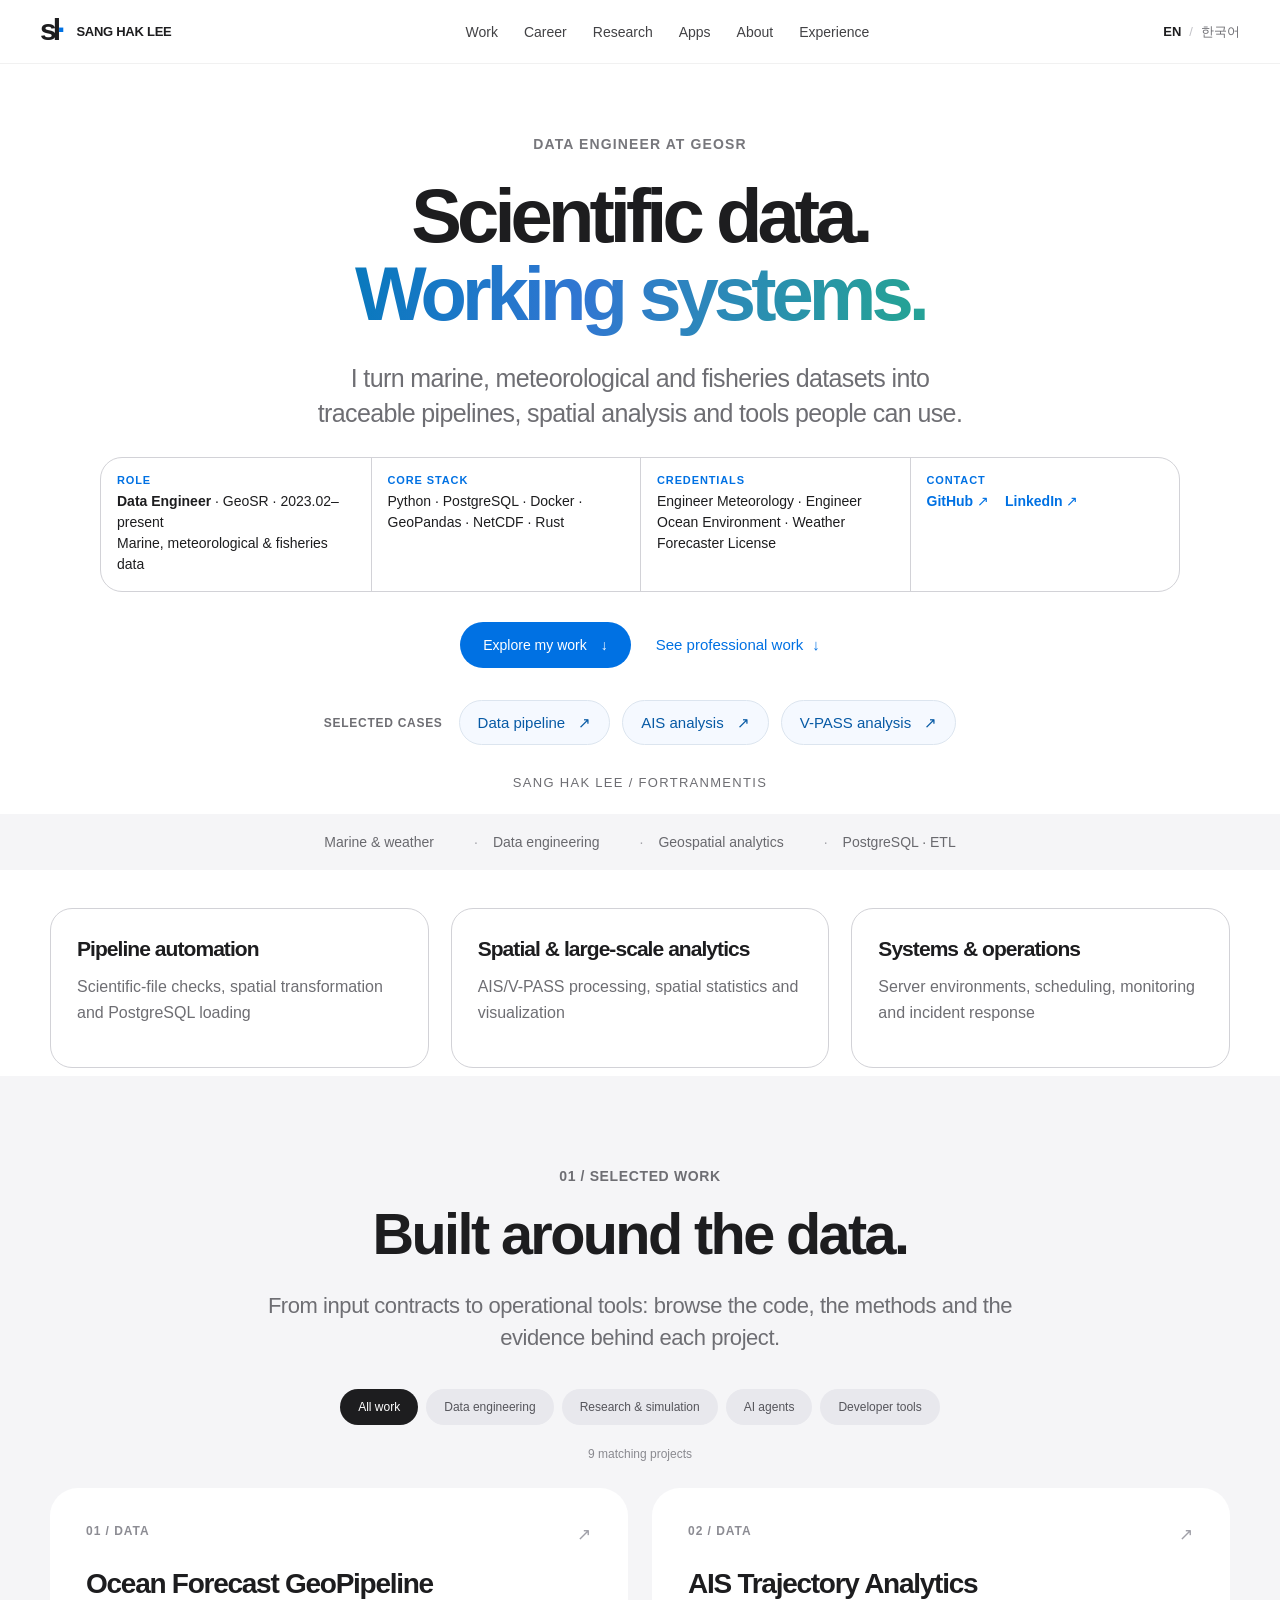
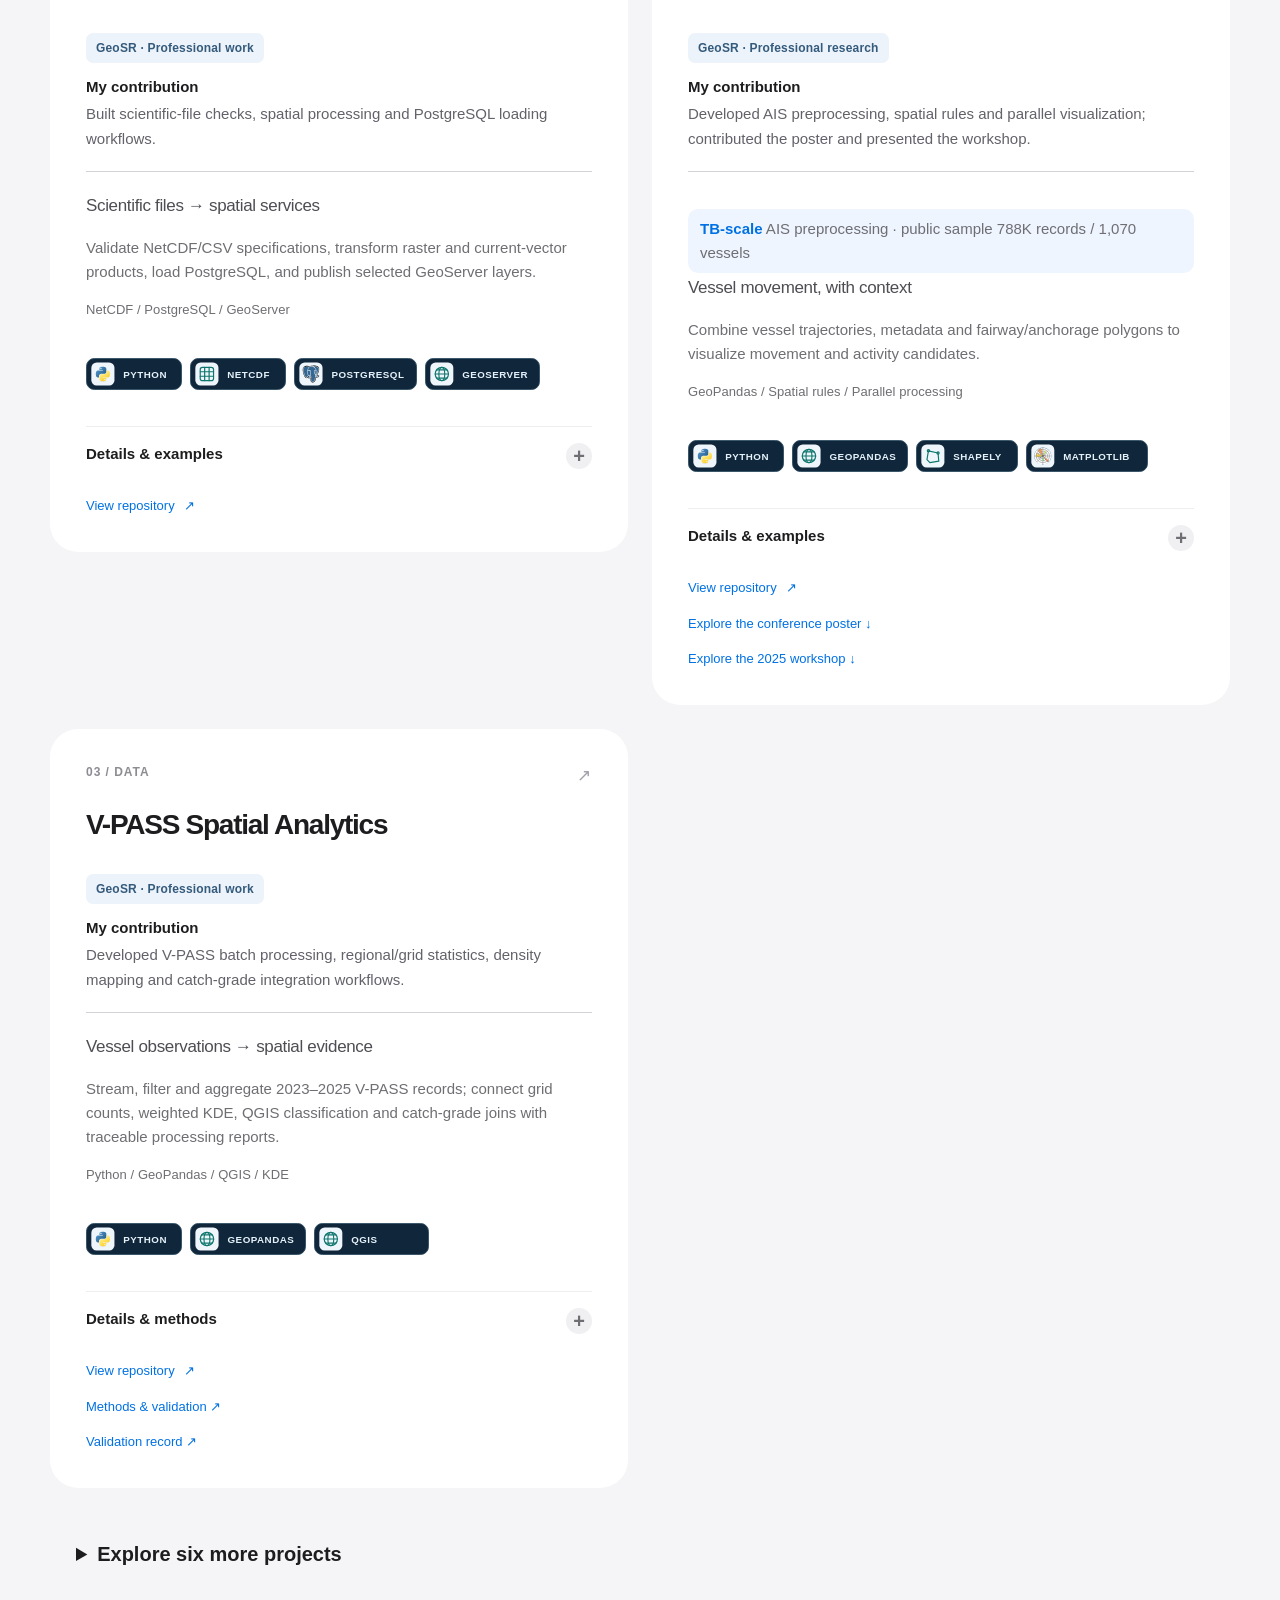
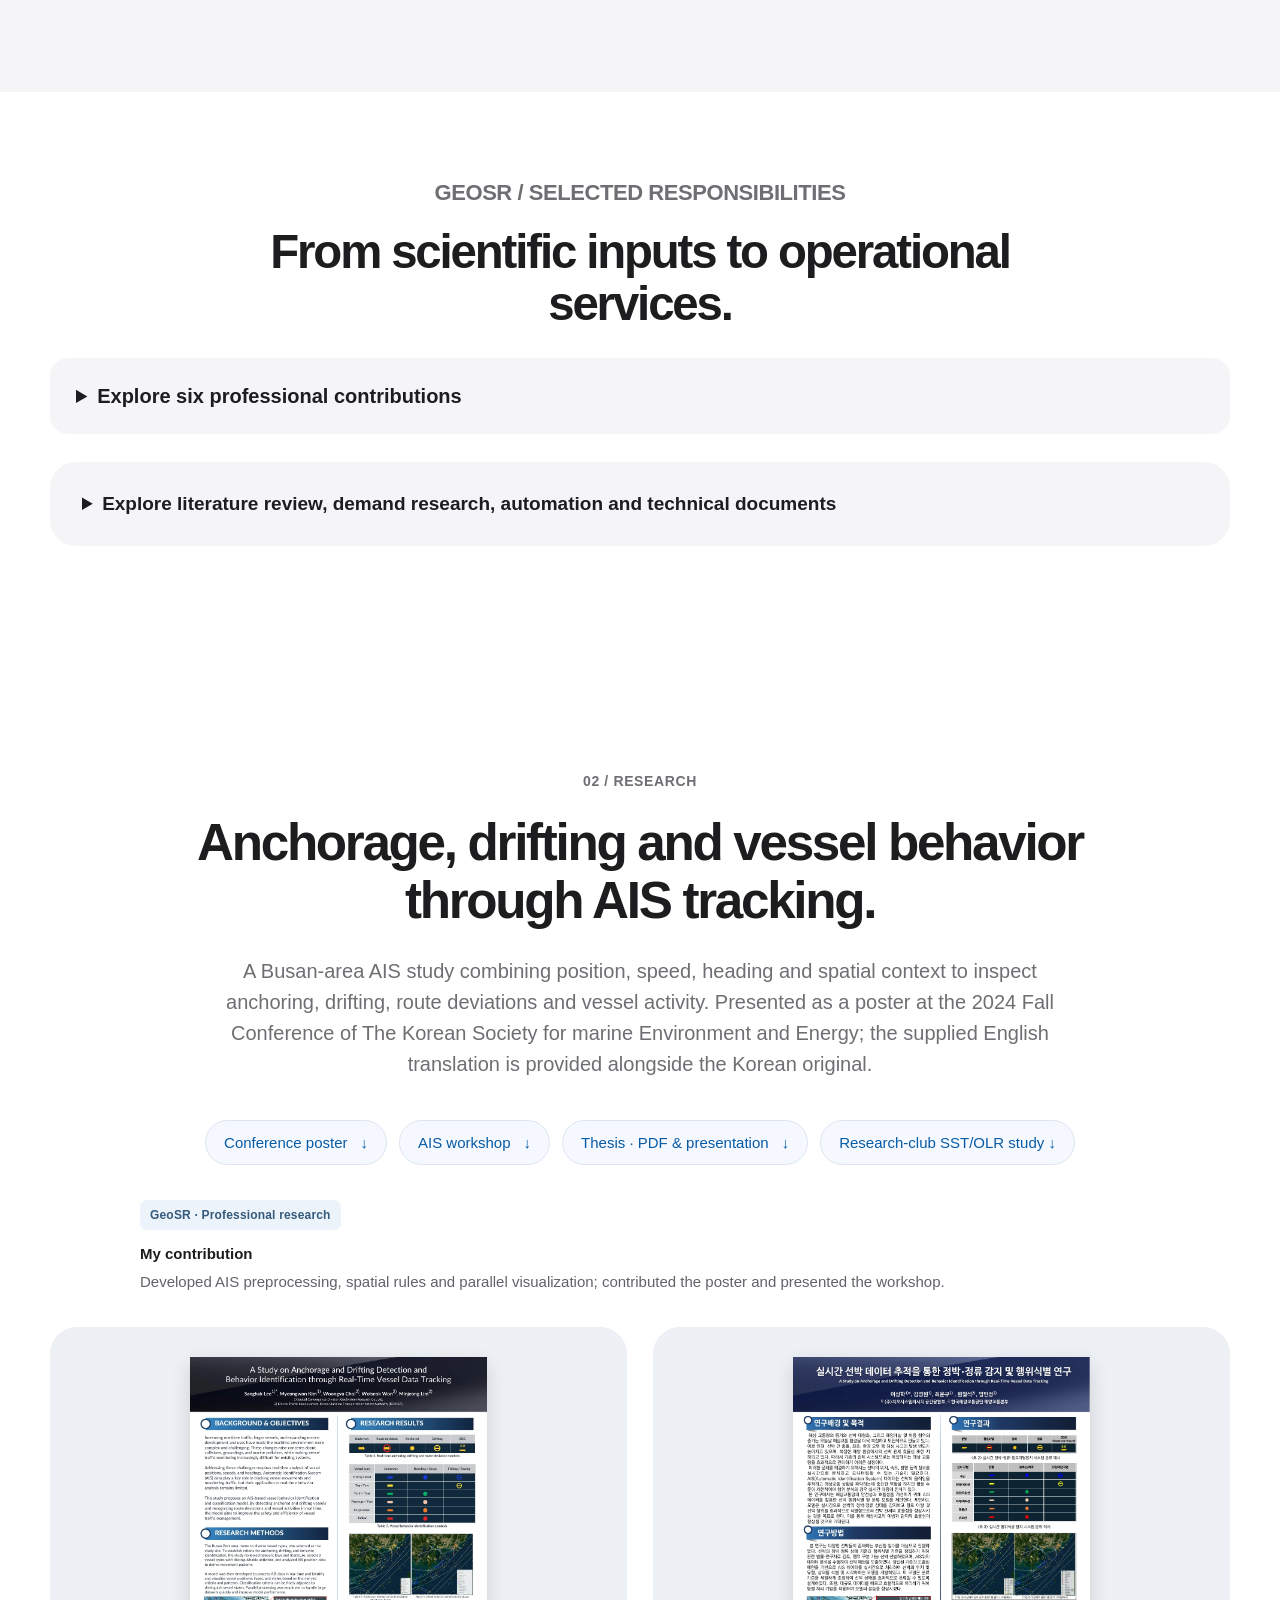
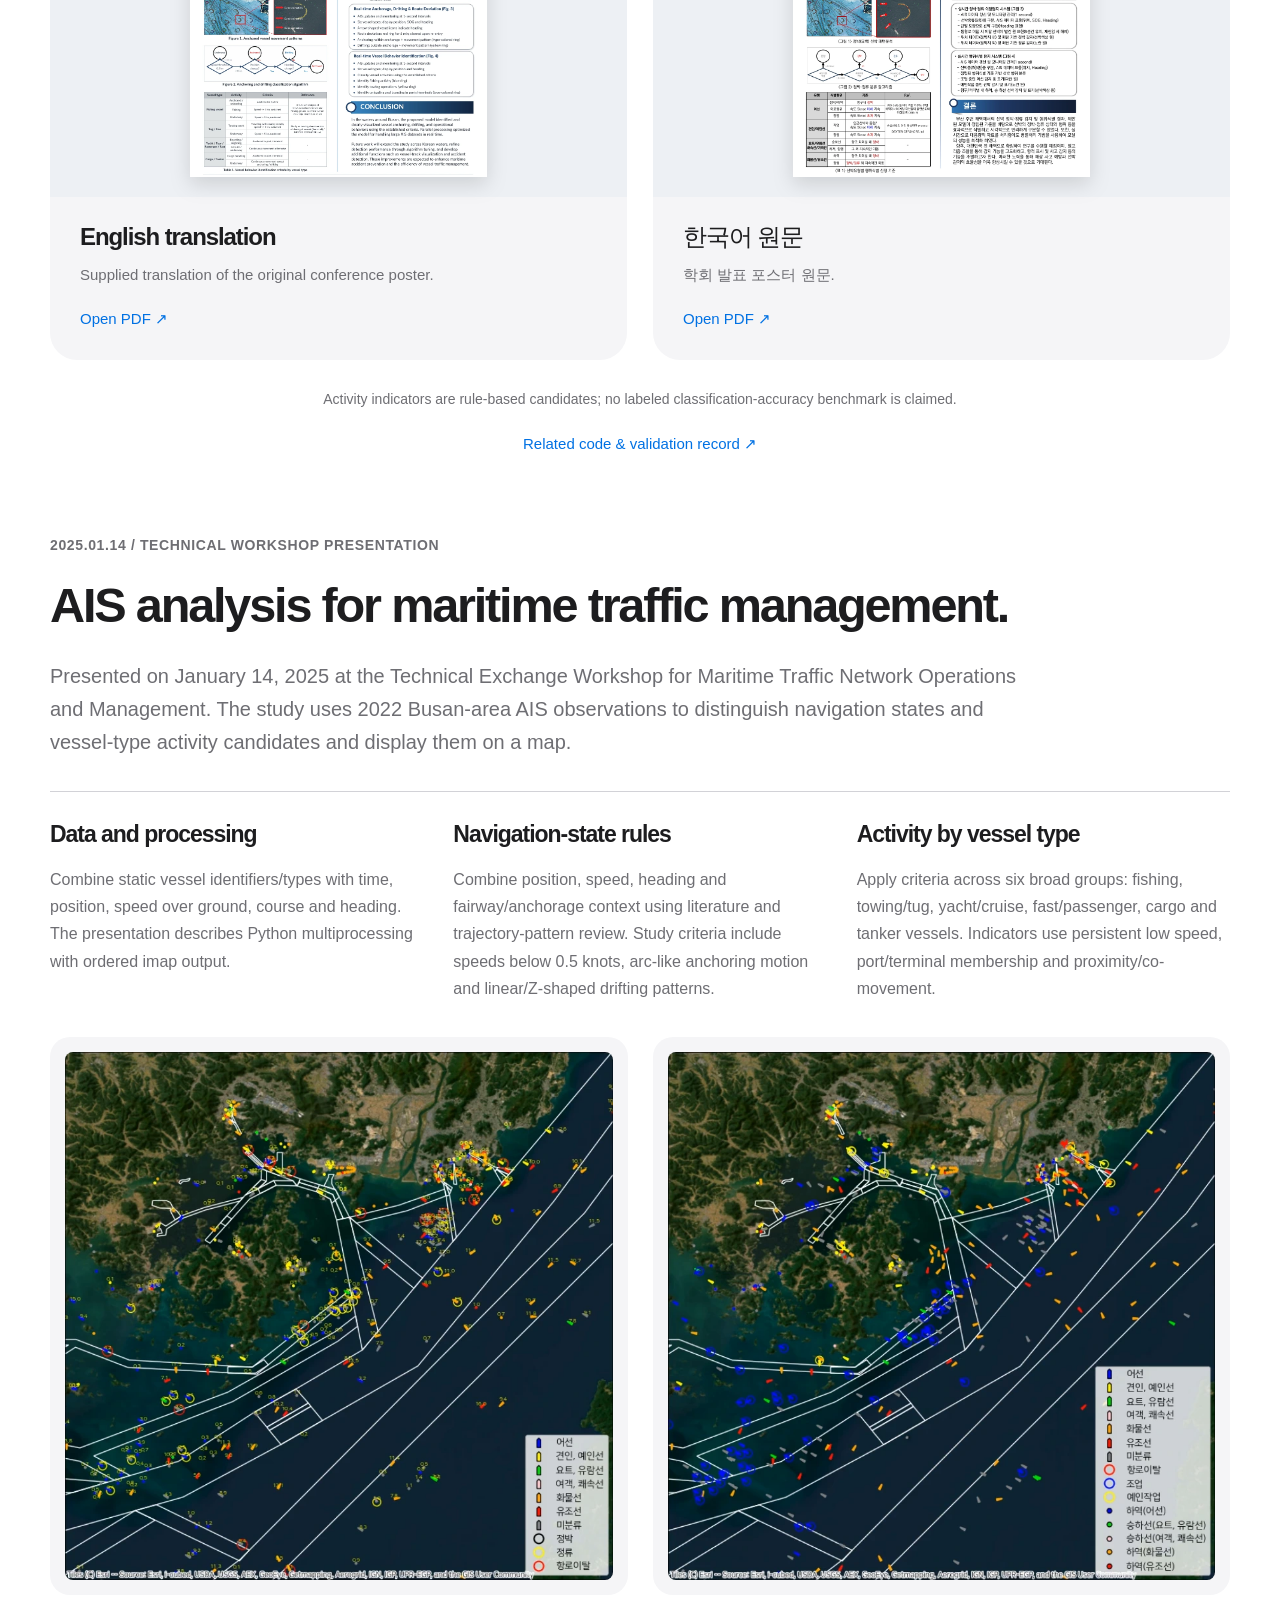
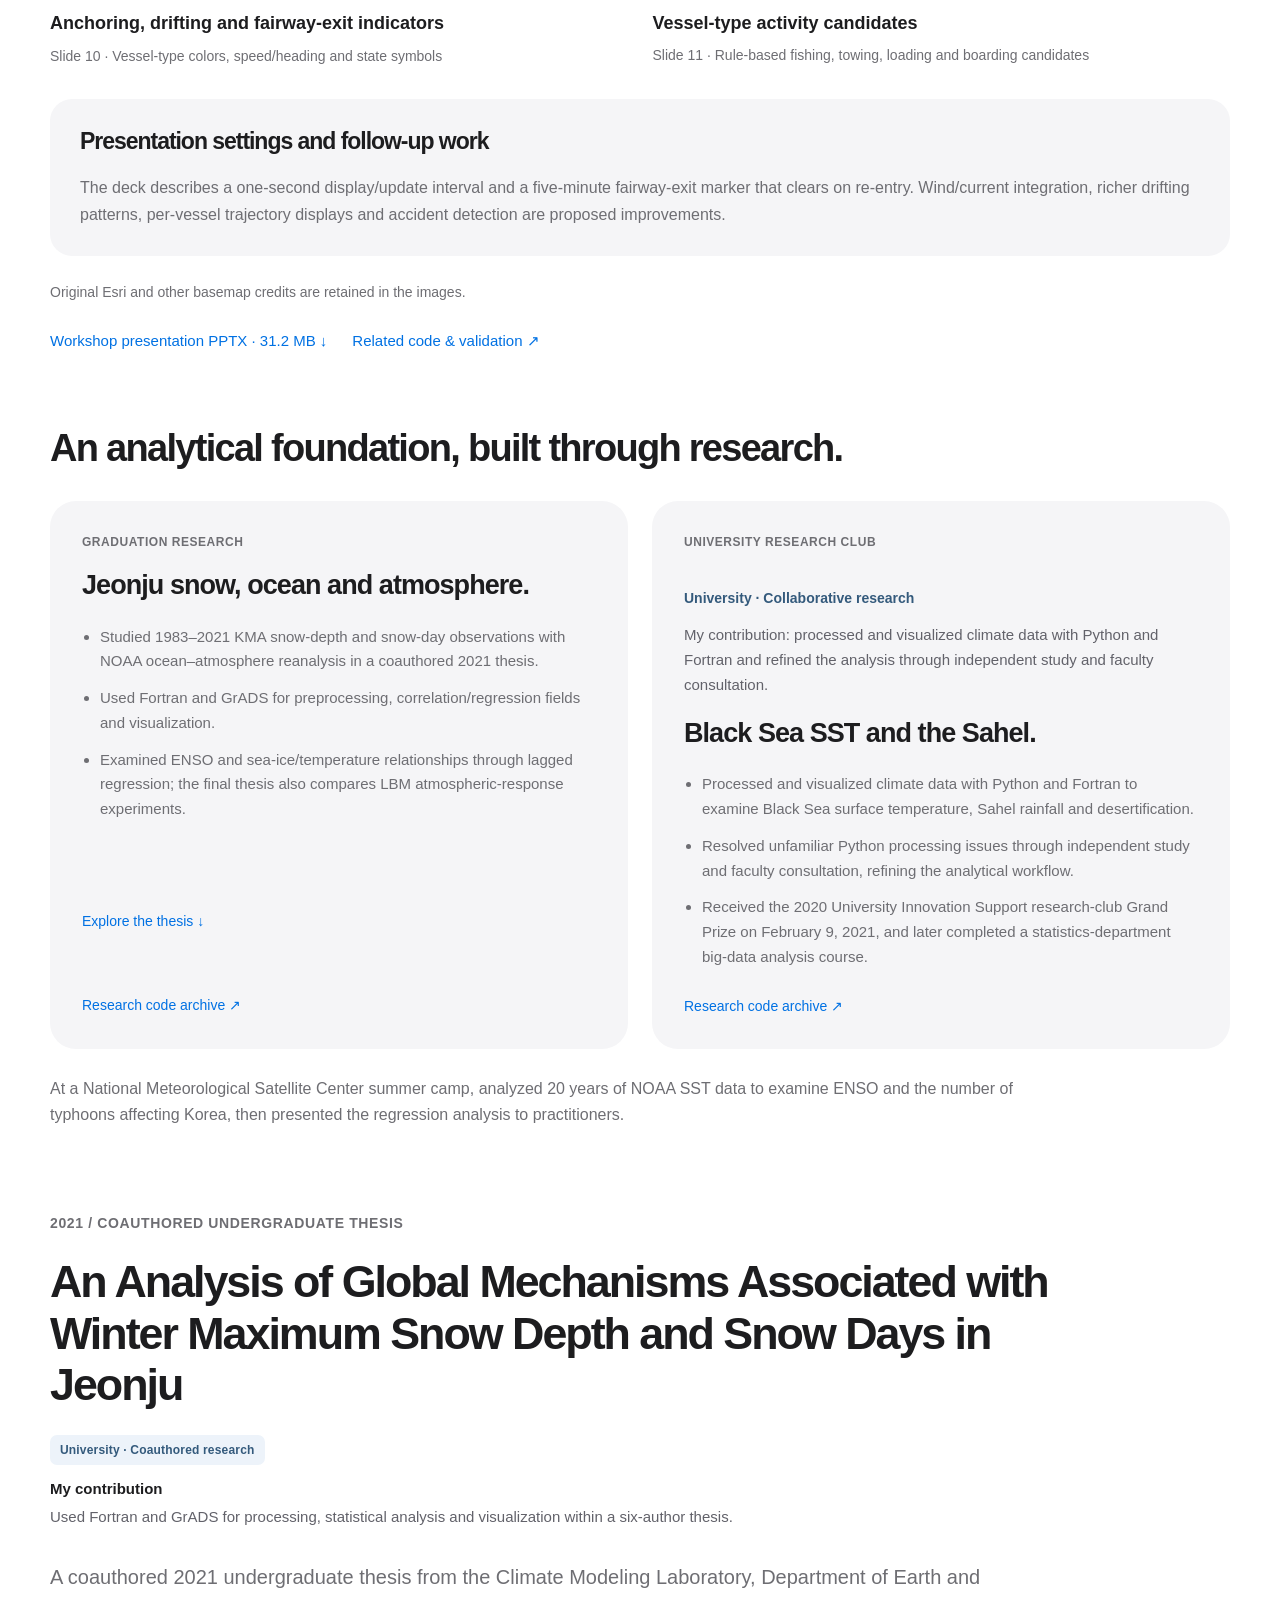
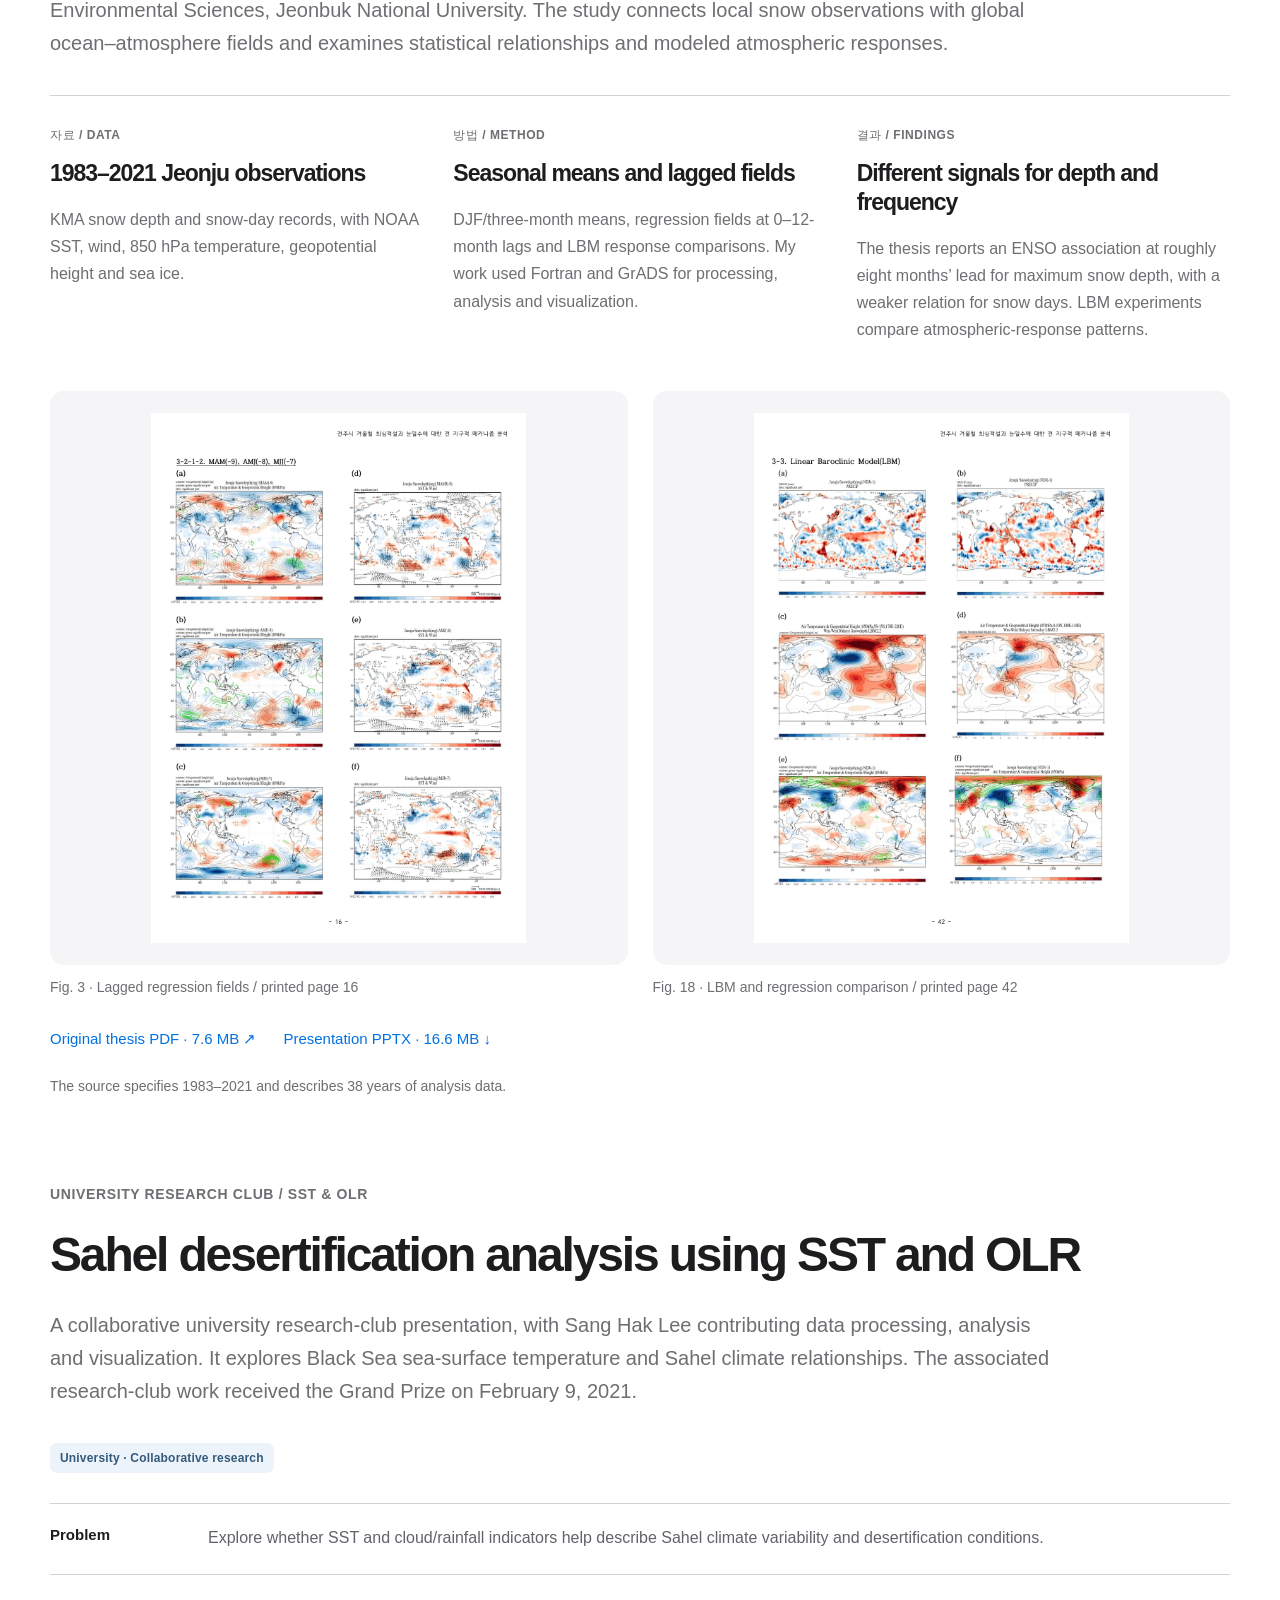
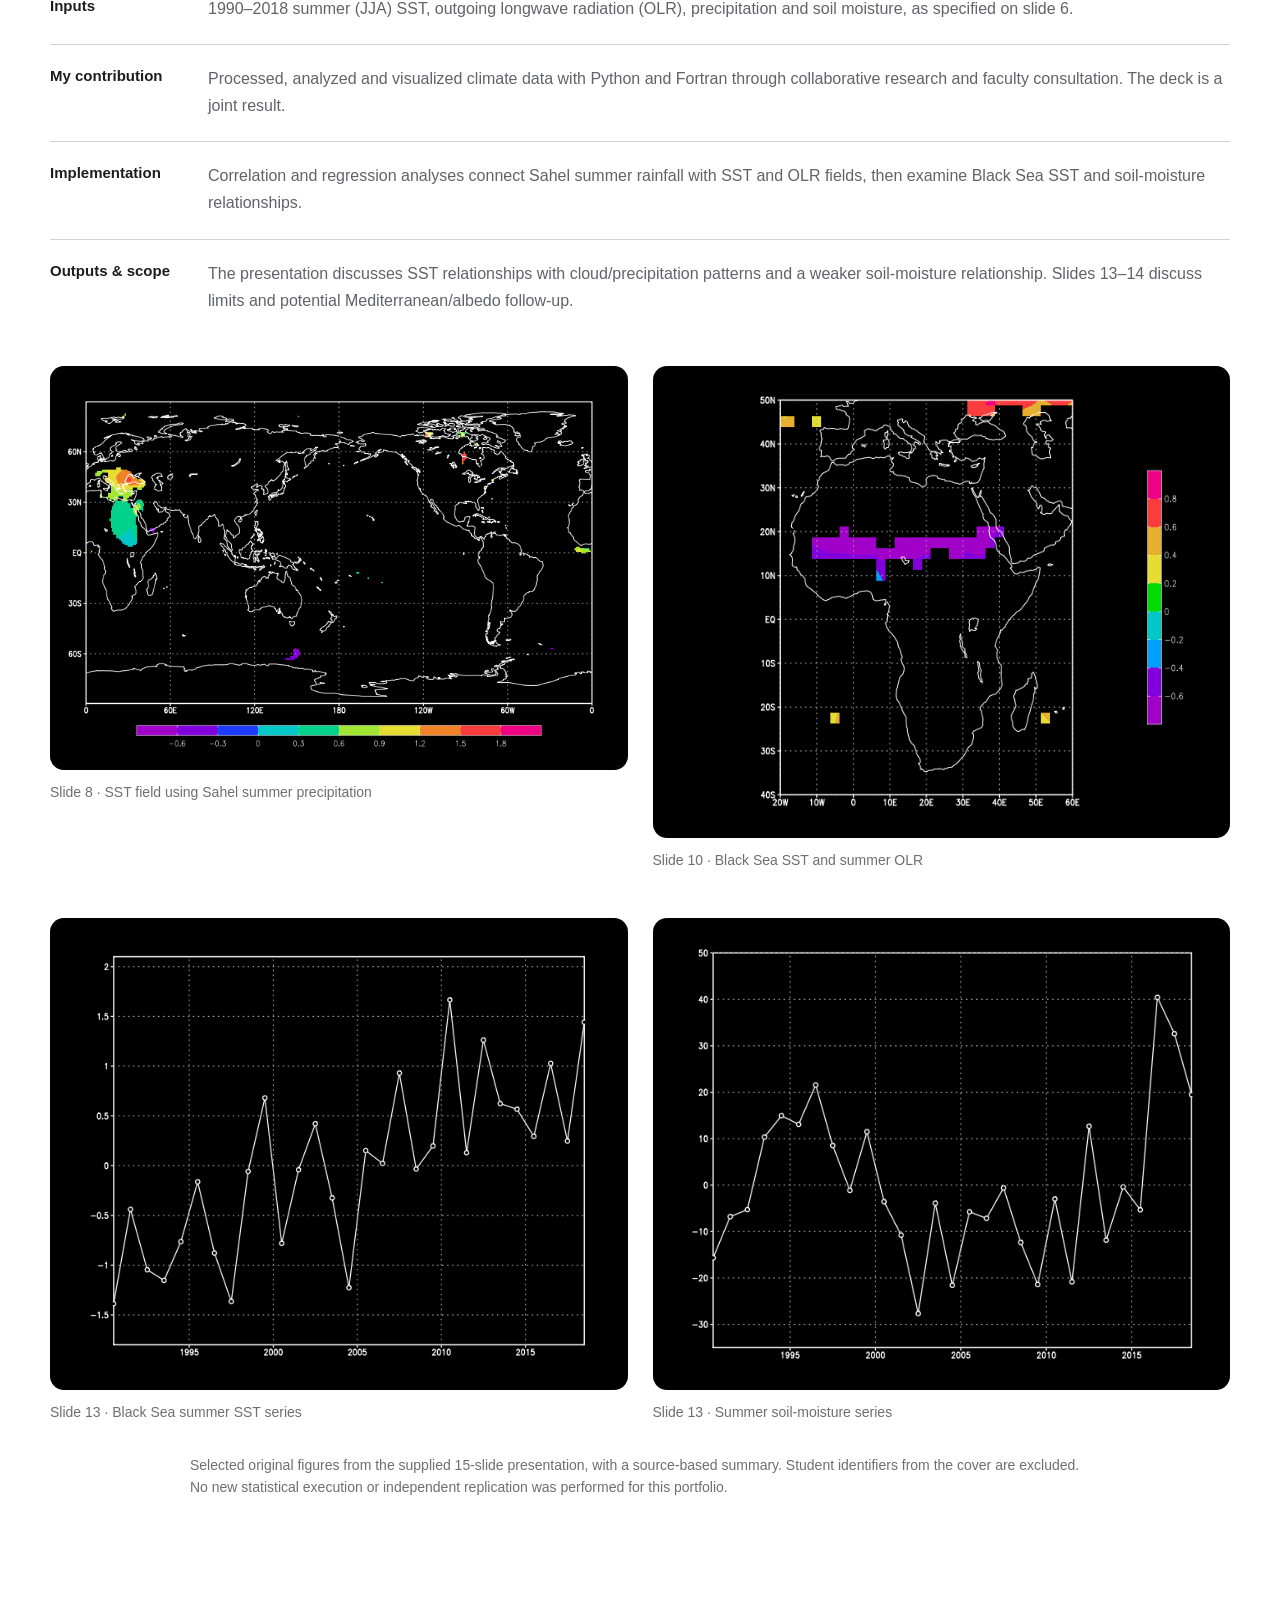
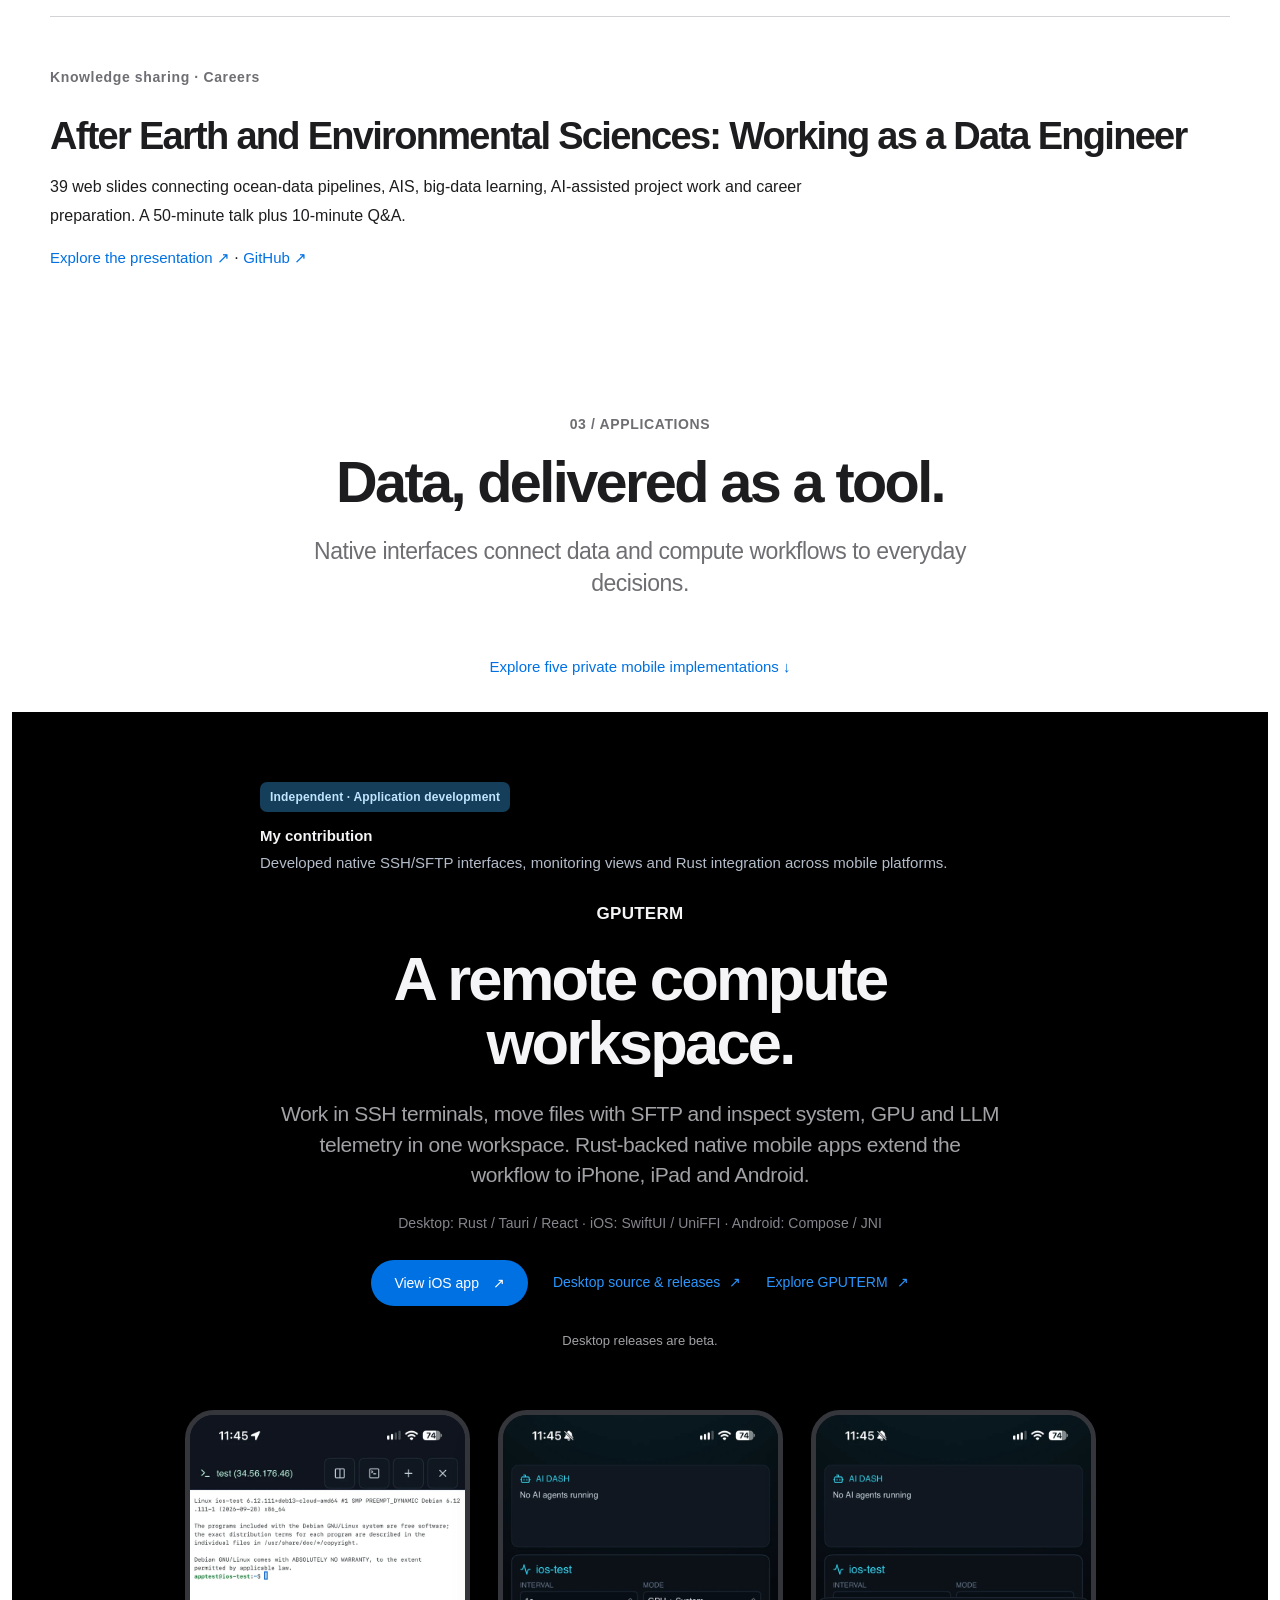
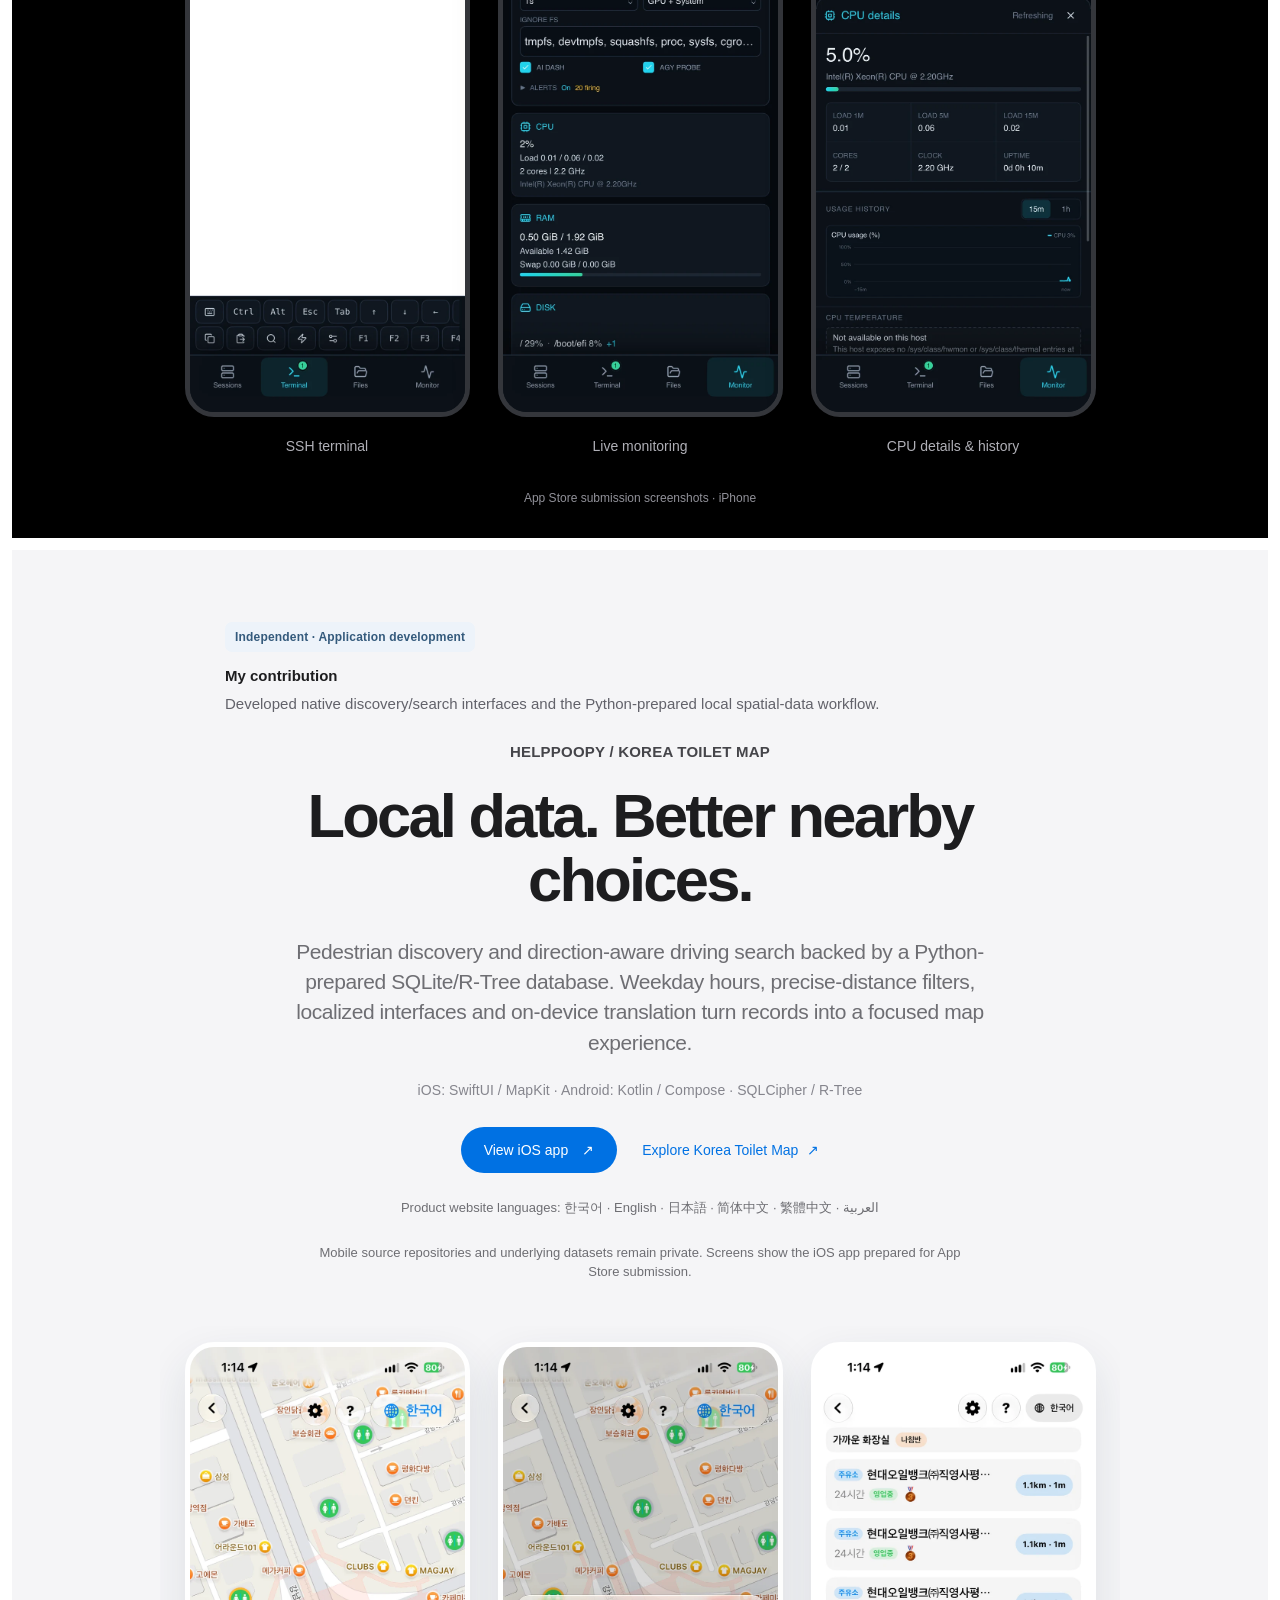
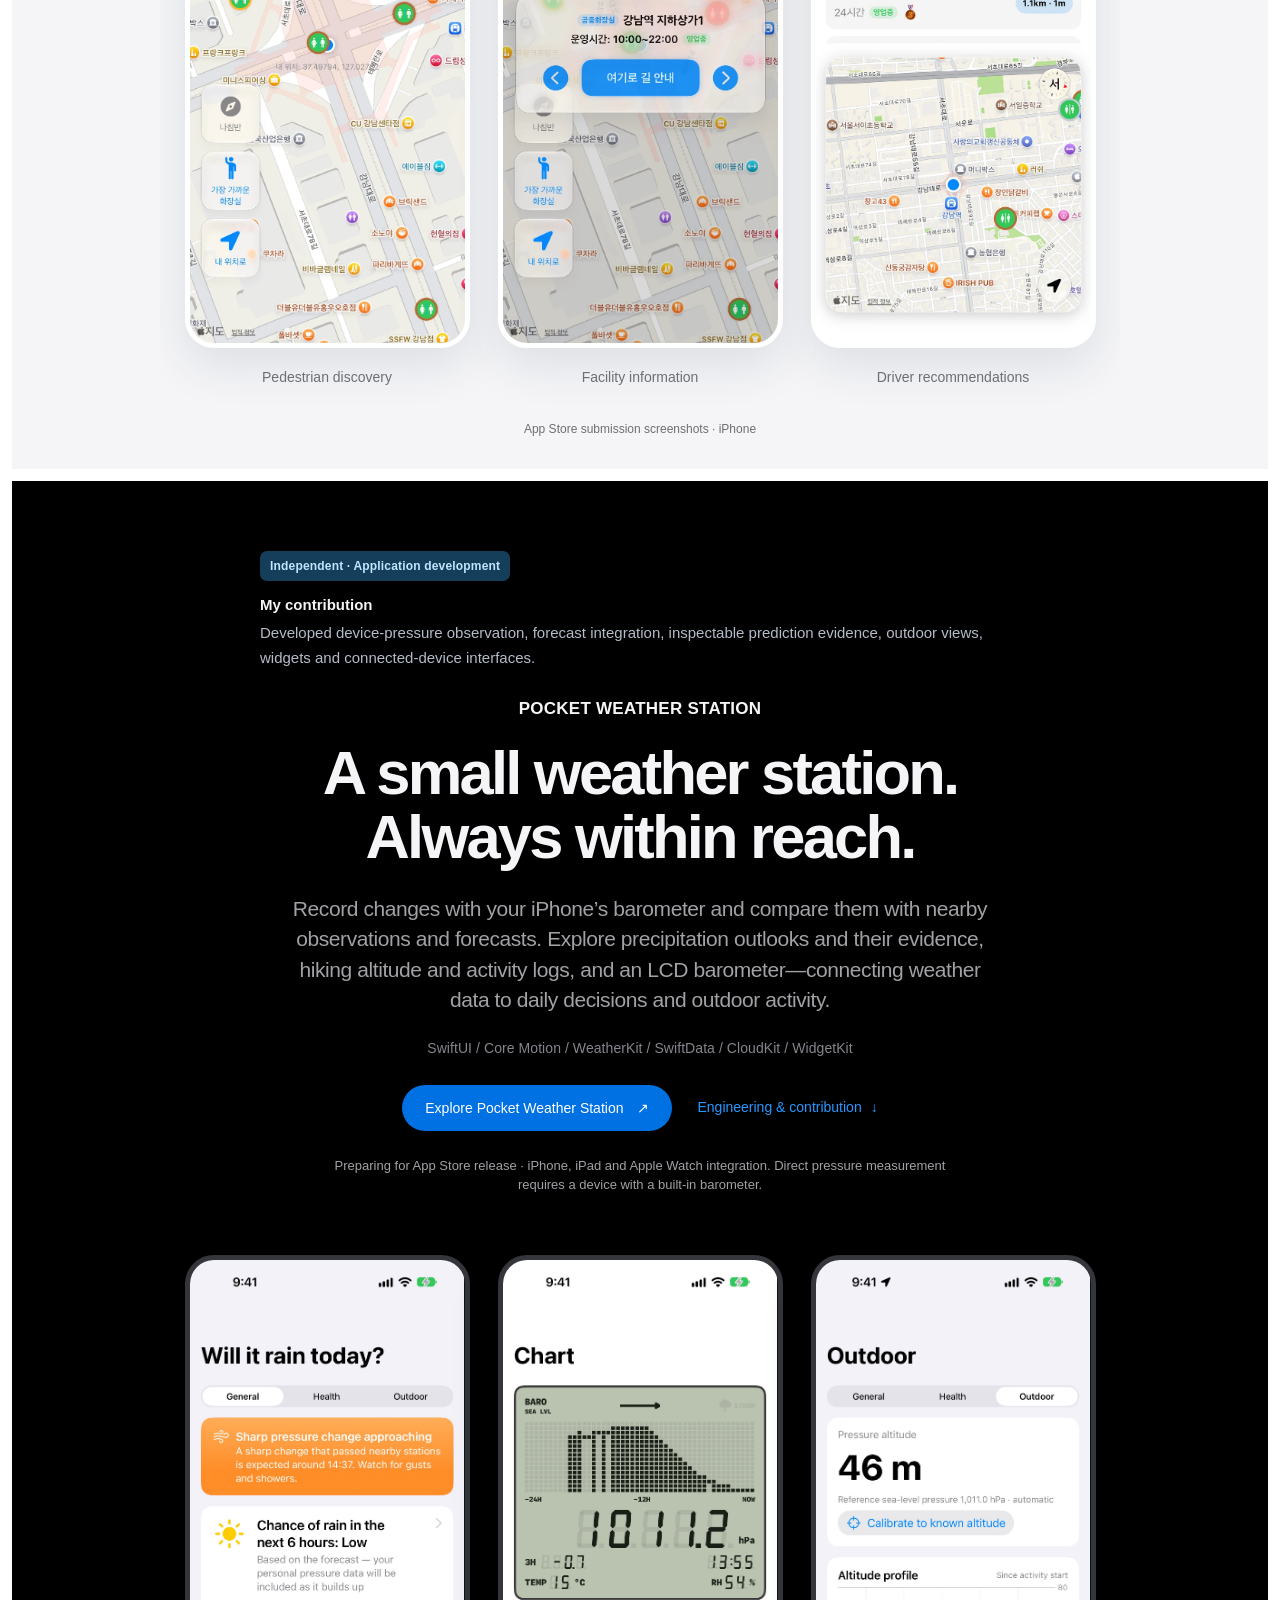
==== commit 60fe2c04: "fix(portfolio): align nav order, hero CTA, focus strip and trim scope notes Co-Authored-By: Claude O" ====
--- a/index.html
+++ b/index.html
@@ -1,9 +1,9 @@
 <!doctype html>
-<html lang="en"><head><meta charset="utf-8"><meta name="viewport" content="width=device-width, initial-scale=1"><meta name="color-scheme" content="light"><title>Sang Hak Lee — Data Engineer & Scientific Analytics</title><meta name="description" content="Marine and meteorological data engineering, geospatial analytics, scientific workflows, AI agents and native apps by Sang Hak Lee."><link rel="canonical" href="https://fortranmentis.github.io/"><link rel="alternate" hreflang="en" href="https://fortranmentis.github.io/"><link rel="alternate" hreflang="ko" href="https://fortranmentis.github.io/ko/"><link rel="alternate" hreflang="x-default" href="https://fortranmentis.github.io/"><meta property="og:type" content="website"><meta property="og:title" content="Sang Hak Lee — Data Engineer & Scientific Analytics"><meta property="og:description" content="Marine and meteorological data engineering, geospatial analytics, scientific workflows, AI agents and native apps by Sang Hak Lee."><meta property="og:url" content="https://fortranmentis.github.io/"><meta property="og:image" content="https://fortranmentis.github.io/assets/social.png?v=20261027-2"><meta name="twitter:card" content="summary_large_image"><link rel="icon" href="assets/favicon.svg" type="image/svg+xml"><link rel="stylesheet" href="style.css?v=20261112-4"><script src="script.js?v=20261112-4" defer></script></head>
-<body><a class="skip" href="#main">Skip to content</a><header class="header"><a class="wordmark" href="./" aria-label="Sang Hak Lee — Home"><span class="monogram" aria-hidden="true">sl<span>·</span></span><span>SANG HAK LEE<small>DATA & SCIENTIFIC SYSTEMS</small></span></a><nav aria-label="Main navigation"><a href="#career">Career</a><a href="#work">Work</a><a href="#research">Research</a><a href="#apps">Apps</a><a href="#about">About</a><a href="#experience">Experience</a></nav><div class="language" aria-label="Language"><a href="index.html" lang="en" aria-current="page">EN</a><span>/</span><a href="ko/index.html" lang="ko">한국어</a></div></header>
-<main id="main"><section class="hero wrap" aria-labelledby="hero-title"><div class="hero-copy"><p class="eyebrow"><span class="status-dot"></span>DATA ENGINEER AT GEOSR</p><h1 id="hero-title">Scientific data.<br><em>Working systems.</em></h1><p class="intro">I turn marine, meteorological and fisheries datasets into traceable pipelines, spatial analysis and tools people can use.</p><section class="summary-band hero-summary" aria-label="Summary"><dl class="summary-grid"><div><dt>Role</dt><dd><strong>Data Engineer</strong> · GeoSR · 2023.02–present<br>Marine, meteorological &amp; fisheries data</dd></div><div><dt>Core stack</dt><dd>Python · PostgreSQL · Docker · GeoPandas · NetCDF · Rust</dd></div><div><dt>Credentials</dt><dd>Engineer Meteorology · Engineer Ocean Environment · Weather Forecaster License</dd></div><div><dt>Contact</dt><dd class="summary-links"><a href="https://github.com/fortranmentis">GitHub ↗</a><a href="https://www.linkedin.com/in/sang-hak-lee-ba11a5447/">LinkedIn ↗</a></dd></div></dl></section><div class="actions"><a class="button primary" href="#work">Explore my work <span aria-hidden="true">↓</span></a><a class="text-link" href="https://www.linkedin.com/in/sang-hak-lee-ba11a5447/">Connect on LinkedIn <span aria-hidden="true">↗</span></a></div><nav class="hero-cases" aria-label="Featured cases"><span>SELECTED CASES</span><a href="#pipeline">Data pipeline <span aria-hidden="true">↗</span></a><a href="#ais-workshop">AIS analysis <span aria-hidden="true">↗</span></a><a href="#vpass-spatial-analytics">V-PASS analysis <span aria-hidden="true">↗</span></a></nav><p class="hero-name">SANG HAK LEE / FORTRANMENTIS</p></div><div class="system" role="img" aria-label="Conceptual path from scientific inputs through validation and spatial context to usable tools"><div class="system-top"><span>FROM DATA TO DECISION</span><span aria-hidden="true">[ 01 — 04 ]</span></div><svg class="system-path" viewBox="0 0 480 440" preserveAspectRatio="none" aria-hidden="true"><defs><pattern id="g" width="28" height="28" patternUnits="userSpaceOnUse"><path d="M28 0H0V28" fill="none" stroke="#35555c" stroke-width=".6"/></pattern></defs><rect width="480" height="440" fill="url(#g)"/><path d="M70 100C320 30 50 335 290 305S430 250 440 390" fill="none" stroke="#487171" stroke-width="1"/><path d="M110 105L338 180 145 275 350 355" fill="none" stroke="#7fe0c8" stroke-width="2" stroke-dasharray="5 7"/></svg><div class="node n0"><span class="node-icon" aria-hidden="true">▤</span><span>Scientific inputs</span><small>NetCDF · CSV</small></div><div class="node n1"><span class="node-icon" aria-hidden="true">⌁</span><span>Validate & transform</span><small>Python · Fortran</small></div><div class="node n2"><span class="node-icon" aria-hidden="true">⊕</span><span>Spatial context</span><small>Grid · Vector</small></div><div class="node n3"><span class="node-icon" aria-hidden="true">↗</span><span>Usable tools</span><small>API · Apps</small></div><p class="system-caption">Explicit inputs. Inspectable decisions. Useful outputs.</p></div></section>
-<div class="focus-strip"><div class="wrap"><span>Marine & weather</span><span>Data engineering</span><span>Geospatial analytics</span><span>Native applications</span></div></div><section class="capability-section wrap" aria-label="Core capabilities"><div class="capability-grid"><article><h3>Pipeline automation</h3><p>Scientific-file checks, spatial transformation and PostgreSQL loading</p></article><article><h3>Spatial & large-scale analytics</h3><p>AIS/V-PASS processing, spatial statistics and visualization</p></article><article><h3>Systems & operations</h3><p>Server environments, scheduling, monitoring and incident response</p></article></div></section><section id="work" class="work-section" aria-labelledby="work-title"><div class="wrap"><div class="section-heading"><div><p class="eyebrow">01 / SELECTED WORK</p><h2 id="work-title">Built around the data.</h2></div><p>From input contracts to operational tools: browse the code, the methods and the evidence behind each project.</p></div><div class="filters" role="group" aria-label="Project filters" hidden><button type="button" data-filter="all" aria-pressed="true">All work</button><button type="button" data-filter="data" aria-pressed="false">Data engineering</button><button type="button" data-filter="research" aria-pressed="false">Research & simulation</button><button type="button" data-filter="ai" aria-pressed="false">AI agents</button><button type="button" data-filter="tools" aria-pressed="false">Developer tools</button></div><p class="result-count" aria-live="polite" data-count-label="matching projects"></p><div class="project-grid"><article id="pipeline" class="project" data-category="data"><div class="project-meta"><span>01 / DATA</span><span aria-hidden="true">↗</span></div><h3><a href="https://github.com/fortranmentis/ocean-forecast-geopipeline">Ocean Forecast GeoPipeline</a></h3><div class="project-attribution"><span class="context-label">GeoSR · Professional work</span><p class="contribution"><strong>My contribution</strong> Built scientific-file checks, spatial processing and PostgreSQL loading workflows.</p></div><p class="project-headline">Scientific files → spatial services</p><p>Validate NetCDF/CSV specifications, transform raster and current-vector products, load PostgreSQL, and publish selected GeoServer layers.</p><p class="stack">NetCDF / PostgreSQL / GeoServer</p><div class="tech-badges" aria-label="Technology stack"><img src="assets/badges/python.svg" alt="Python" height="36" loading="lazy"><img src="assets/badges/netcdf.svg" alt="NetCDF" height="36" loading="lazy"><img src="assets/badges/postgresql.svg" alt="PostgreSQL" height="36" loading="lazy"><img src="assets/badges/geoserver.svg" alt="GeoServer" height="36" loading="lazy"></div><details class="project-detail"><summary>Details & examples</summary><p class="case-context">2025.06–2026.04 · Extended project period</p><div class="project-detail-body"><dl><div><dt>Problem</dt><dd>Recurring scientific products need explicit acceptance rules and traceable processing.</dd></div><div><dt>Inputs</dt><dd>Delivered NetCDF/CSV files and operator-supplied specifications.</dd></div><div><dt>My role</dt><dd>Built scientific-file checks, spatial processing and PostgreSQL loading workflows.</dd></div><div><dt>Processing & operations</dt><dd>Compare fields and dimensions, regrid/reproject rasters, derive speed and direction from U/V, and coordinate database updates.</dd></div><div><dt>Outputs & evidence</dt><dd>Field-level acceptance reports, GeoTIFFs, current-vector CSVs and selected GeoServer layers.</dd></div></dl><p class="project-boundary"><strong>Scope</strong> Input conformity is distinct from scientific accuracy.</p></div></details><a class="text-link" href="https://github.com/fortranmentis/ocean-forecast-geopipeline">View repository <span aria-hidden="true">↗</span></a></article><article class="project" data-category="data"><div class="project-meta"><span>02 / DATA</span><span aria-hidden="true">↗</span></div><h3><a href="https://github.com/fortranmentis/Busan-AIS-ship-behavior-analysis">AIS Trajectory Analytics</a></h3><div class="project-attribution"><span class="context-label">GeoSR · Professional research</span><p class="contribution"><strong>My contribution</strong> Developed AIS preprocessing, spatial rules and parallel visualization; contributed the poster and presented the workshop.</p></div><p class="project-metric"><strong>TB-scale</strong> AIS preprocessing · public sample 788K records / 1,070 vessels</p><p class="project-headline">Vessel movement, with context</p><p>Combine vessel trajectories, metadata and fairway/anchorage polygons to visualize movement and activity candidates.</p><p class="stack">GeoPandas / Spatial rules / Parallel processing</p><div class="tech-badges" aria-label="Technology stack"><img src="assets/badges/python.svg" alt="Python" height="36" loading="lazy"><img src="assets/badges/geopandas.svg" alt="GeoPandas" height="36" loading="lazy"><img src="assets/badges/shapely.svg" alt="Shapely" height="36" loading="lazy"><img src="assets/badges/matplotlib.svg" alt="Matplotlib" height="36" loading="lazy"></div><details class="project-detail"><summary>Details & examples</summary><div class="project-detail-body"><dl><div><dt>Problem</dt><dd>Vessel movement needs spatial and temporal context to make activity candidates inspectable.</dd></div><div><dt>Inputs</dt><dd>Historical Busan AIS observations, vessel metadata and fairway/anchorage polygons.</dd></div><div><dt>My role</dt><dd>Developed AIS preprocessing, spatial rules and parallel visualization; contributed the poster and presented the workshop.</dd></div><div><dt>Processing & operations</dt><dd>Combine speed, heading, displacement and spatial membership; align time slices and render movement/activity indicators.</dd></div><div><dt>Outputs & evidence</dt><dd>Map-based time-lapse views and rule-based anchoring, drifting and activity candidates.</dd></div></dl><figure class="project-example"><a href="https://github.com/fortranmentis/Busan-AIS-ship-behavior-analysis#demo" target="_blank" rel="noopener"><img src="assets/research/ais-workshop-navigation.webp" alt="Busan AIS movement and anchoring indicators" width="862" height="832" loading="lazy"></a><figcaption>2025 workshop slide 10 · Original basemap credits retained</figcaption></figure><p class="project-boundary"><strong>Scope</strong> Rule-based activity candidates require independent confirmation.</p></div></details><a class="text-link" href="https://github.com/fortranmentis/Busan-AIS-ship-behavior-analysis">View repository <span aria-hidden="true">↗</span></a><a class="text-link poster-project-link" href="#research">Explore the conference poster ↓</a><a class="text-link poster-project-link" href="#ais-workshop">Explore the 2025 workshop ↓</a></article><article id="vpass-spatial-analytics" class="project" data-category="data"><div class="project-meta"><span>03 / DATA</span><span aria-hidden="true">↗</span></div><h3><a href="https://github.com/fortranmentis/vpass-spatial-analytic">V-PASS Spatial Analytics</a></h3><div class="project-attribution"><span class="context-label">GeoSR · Professional work</span><p class="contribution"><strong>My contribution</strong> Developed V-PASS batch processing, regional/grid statistics, density mapping and catch-grade integration workflows.</p></div><p class="project-headline">Vessel observations → spatial evidence</p><p>Stream, filter and aggregate 2023–2025 V-PASS records; connect grid counts, weighted KDE, QGIS classification and catch-grade joins with traceable processing reports.</p><p class="stack">Python / GeoPandas / QGIS / KDE</p><div class="tech-badges" aria-label="Technology stack"><img src="assets/badges/python.svg" alt="Python" height="36" loading="lazy"><img src="assets/badges/geopandas.svg" alt="GeoPandas" height="36" loading="lazy"><img src="assets/badges/qgis.svg" alt="QGIS" height="36" loading="lazy"></div><details class="project-detail"><summary>Details & methods</summary><div class="project-detail-body"><dl><div><dt>Problem</dt><dd>Turn recurring vessel observations into interpretable fisheries-related spatial statistics with explicit counting and exclusion rules.</dd></div><div><dt>Inputs</dt><dd>Locally supplied 2023–2025 V-PASS records, vessel-ID lists, regional boundaries, reference grids and existing catch grades.</dd></div><div><dt>My role</dt><dd>Developed batch and spatial workflows for record preparation, time/region summaries, grid aggregation, density analysis and grade integration.</dd></div><div><dt>Processing &amp; operations</dt><dd>Stream annual merges; apply explicit speed/vessel-ID selection; compute monthly and consecutive seasonal counts; clip regional grids, sum supplied counts, run weighted Quartic KDE and apply scoped common-break QGIS styles.</dd></div><div><dt>Outputs &amp; evidence</dt><dd>Rejected-row audits, point-to-grid assignments, count reconciliation, styled spatial layers and catch-grade joins. The public repository supplies code, data contracts, methods and validation records.</dd></div></dl><p class="project-boundary"><strong>Scope</strong> Observation occurrences, unique vessels and KDE intensity are different measures. Full reproduction requires external data/reference layers and QGIS.</p></div></details><a class="text-link" href="https://github.com/fortranmentis/vpass-spatial-analytic">View repository <span aria-hidden="true">↗</span></a><a class="text-link poster-project-link" href="https://github.com/fortranmentis/vpass-spatial-analytic/blob/main/docs/METHODOLOGY.md">Methods & validation ↗</a><a class="text-link poster-project-link" href="https://github.com/fortranmentis/vpass-spatial-analytic/blob/main/docs/VALIDATION.md">Validation record ↗</a></article></div><details class="additional-projects"><summary>Explore six more projects</summary><div class="project-grid"><article class="project" data-category="research"><div class="project-meta"><span>04 / RESEARCH</span><span aria-hidden="true">↗</span></div><h3><a href="https://github.com/fortranmentis/climate-variability-analysis_Jeonbuk-National-University">Climate Variability Analysis</a></h3><div class="project-attribution"><span class="context-label">University · Coauthored research</span><p class="contribution"><strong>My contribution</strong> Used Fortran and GrADS for processing, statistical analysis and visualization within a six-author thesis.</p></div><p class="project-headline">Snow, ocean and atmosphere</p><p>Research and coursework examining snowfall, sea surface temperature, circulation and sea ice through regression, composites, EOF and time-series methods.</p><p class="stack">Fortran / GrADS / MATLAB</p><div class="tech-badges" aria-label="Technology stack"><img src="assets/badges/fortran.svg" alt="Fortran" height="36" loading="lazy"><img src="assets/badges/grads.svg" alt="GrADS" height="36" loading="lazy"><img src="assets/badges/matlab.svg" alt="MATLAB" height="36" loading="lazy"></div><details class="project-detail"><summary>Details & examples</summary><div class="project-detail-body"><dl><div><dt>Problem</dt><dd>Examine how Jeonju winter snow varies with global ocean–atmosphere conditions.</dd></div><div><dt>Inputs</dt><dd>Jeonju snow observations and NOAA ocean/atmosphere reanalysis.</dd></div><div><dt>My role</dt><dd>Used Fortran and GrADS for processing, statistical analysis and visualization within a six-author thesis.</dd></div><div><dt>Processing & operations</dt><dd>Use seasonal means and lagged regression to examine winter-snow relationships. Other coursework methods are separately archived.</dd></div><div><dt>Outputs & evidence</dt><dd>Research maps, time series and the 2021 coauthored undergraduate thesis.</dd></div></dl><figure class="project-example"><a href="#thesis" target="_blank" rel="noopener"><img src="assets/research/thesis-regression.webp" alt="Lagged regression example from the undergraduate thesis" width="1062" height="1500" loading="lazy"></a><figcaption>2021 coauthored thesis · Figure 3</figcaption></figure><p class="project-boundary"><strong>Scope</strong> Full scientific replication remains unverified.</p></div></details><a class="text-link" href="https://github.com/fortranmentis/climate-variability-analysis_Jeonbuk-National-University">View repository <span aria-hidden="true">↗</span></a></article><article class="project" data-category="data"><div class="project-meta"><span>05 / DATA</span><span aria-hidden="true">↗</span></div><h3><a href="https://github.com/fortranmentis/multi-model-grid-validator">Multi-Model Grid Validator</a></h3><div class="project-attribution"><span class="context-label">GeoSR · Professional work</span><p class="contribution"><strong>My contribution</strong> Automated eligible-grid matching and NetCDF spatial inspection for service-site review.</p></div><p class="project-headline">Find eligible model cells</p><p>Match service sites to nearby ocean, wave and atmospheric grid cells using explicit value rules and parallel searches.</p><p class="stack">Python / NetCDF / Multiprocessing</p><div class="tech-badges" aria-label="Technology stack"><img src="assets/badges/python.svg" alt="Python" height="36" loading="lazy"><img src="assets/badges/numpy.svg" alt="NumPy" height="36" loading="lazy"><img src="assets/badges/netcdf.svg" alt="NetCDF" height="36" loading="lazy"></div><details class="project-detail"><summary>Details & examples</summary><div class="project-detail-body"><dl><div><dt>Problem</dt><dd>Service locations must be matched to model cells that meet explicit data rules.</dd></div><div><dt>Inputs</dt><dd>Service-point coordinates in Excel and ocean, wave and atmospheric NetCDF grids.</dd></div><div><dt>My role</dt><dd>Automated eligible-grid matching and NetCDF spatial inspection for service-site review.</dd></div><div><dt>Processing & operations</dt><dd>Search within 40 km and screen the first up to 20 timesteps for non-WRF models; WRF uses coordinate matching.</dd></div><div><dt>Outputs & evidence</dt><dd>Nearest eligible grid indices and first-timestep sample values exported as CSV.</dd></div></dl><p class="project-boundary"><strong>Scope</strong> Value screening is distinct from forecast validation.</p></div></details><a class="text-link" href="https://github.com/fortranmentis/multi-model-grid-validator">View repository <span aria-hidden="true">↗</span></a></article><article class="project" data-category="data"><div class="project-meta"><span>06 / DATA</span><span aria-hidden="true">↗</span></div><h3><a href="https://github.com/fortranmentis/marine-forecast-index-stats">Marine Forecast Index Stats</a></h3><div class="project-attribution"><span class="context-label">GeoSR · Professional work</span><p class="contribution"><strong>My contribution</strong> Developed product-comparison calculations and recurring forecast-index statistical reports.</p></div><p class="project-headline">Make forecast changes inspectable</p><p>Compare service and prediction products; summarize index changes, warning differences and event days in Excel, CSV and HTML reports.</p><p class="stack">Python / pandas / Analytical reporting</p><div class="tech-badges" aria-label="Technology stack"><img src="assets/badges/python.svg" alt="Python" height="36" loading="lazy"><img src="assets/badges/pandas.svg" alt="pandas" height="36" loading="lazy"></div><details class="project-detail"><summary>Details & examples</summary><div class="project-detail-body"><dl><div><dt>Problem</dt><dd>Changes between prediction and service products need consistent grouping and reporting.</dd></div><div><dt>Inputs</dt><dd>Paired service and prediction workbooks for marine activity forecast indices.</dd></div><div><dt>My role</dt><dd>Developed product-comparison calculations and recurring forecast-index statistical reports.</dd></div><div><dt>Processing & operations</dt><dd>Compare index changes, model variables and warnings; retain activity-specific grouping and denominator rules.</dd></div><div><dt>Outputs & evidence</dt><dd>Excel, CSV and HTML summaries for forecast-change review and recurring reporting.</dd></div></dl><p class="project-boundary"><strong>Scope</strong> </p></div></details><a class="text-link" href="https://github.com/fortranmentis/marine-forecast-index-stats">View repository <span aria-hidden="true">↗</span></a></article><article class="project" data-category="ai"><div class="project-meta"><span>07 / AI</span><span aria-hidden="true">↗</span></div><h3><a href="https://github.com/fortranmentis/marine-travel-AI-agent">Marine Travel AI Agent · 바다결</a></h3><div class="project-attribution"><span class="context-label">GeoSR · Internal technology development</span><p class="contribution"><strong>My contribution</strong> Developed public-data integration, typed agent tools and inspectable itinerary rules.</p></div><p class="project-headline">Public data → inspectable travel drafts</p><p>Tourism, marine, weather and transport evidence connected through eight typed tools. One- to three-day car or walking drafts across 29 forecast-linked scopes.</p><p class="stack">Python / FastAPI / Ollama / LangGraph</p><div class="tech-badges" aria-label="Technology stack"><img src="assets/badges/langgraph.svg" alt="langgraph" height="36" loading="lazy"><img src="assets/badges/n8n.svg" alt="n8n" height="36" loading="lazy"><img src="assets/badges/langfuse.svg" alt="langfuse" height="36" loading="lazy"><img src="assets/badges/cytoscape.svg" alt="cytoscape" height="36" loading="lazy"><img src="assets/badges/sqlite.svg" alt="sqlite" height="36" loading="lazy"><img src="assets/badges/docker.svg" alt="docker" height="36" loading="lazy"></div><details class="project-detail"><summary>Details & examples</summary><div class="project-detail-body"><dl><div><dt>Problem</dt><dd>Travel drafts need dated evidence and visible access constraints across multiple data sources.</dd></div><div><dt>Inputs</dt><dd>TourAPI tourism records, marine forecasts, weather and transport references.</dd></div><div><dt>My role</dt><dd>Developed public-data integration, typed agent tools and inspectable itinerary rules.</dd></div><div><dt>Processing & operations</dt><dd>v0.9 connects LangGraph build → validate → traveler choice → recheck → finish to deterministic Python rules. At most two rechecks preserve fixed bookings; SQLite checkpoints and revisioned plans support recovery, n8n schedules collection, and Cytoscape/Langfuse expose filtered execution events.</dd></div><div><dt>Outputs & evidence</dt><dd>Provisional one- to three-day itineraries, map views, visit replacement and PDF exports.</dd></div></dl><figure class="project-example"><a href="assets/marine-travel-langgraph.jpg" target="_blank" rel="noopener"><img src="assets/marine-travel-langgraph.jpg" alt="LangGraph traveler-choice recovery example with synthetic rain"  loading="lazy"></a><figcaption>v0.9 example · Synthetic weather, venues and routes; not live travel conditions</figcaption></figure><p class="project-boundary"><strong>Scope</strong> Local prototype. Reservations and island access need separate checks.</p></div></details><a class="text-link" href="https://github.com/fortranmentis/marine-travel-AI-agent">View repository <span aria-hidden="true">↗</span></a></article><article class="project" data-category="tools"><div class="project-meta"><span>08 / TOOLS</span><span aria-hidden="true">↗</span></div><h3><a href="https://github.com/fortranmentis/GPUTERM">GPUTERM</a></h3><div class="project-attribution"><span class="context-label">Independent · Application development</span><p class="contribution"><strong>My contribution</strong> Developed the desktop workspace and native mobile interfaces with shared Rust integration.</p></div><p class="project-headline">A workspace for remote compute</p><p>SSH terminals, SFTP and system/GPU telemetry, with LLM-runtime adapters and environment-dependent container and database monitoring.</p><p>Discover TensorBoard, Jupyter, MLflow, Ray and other remote web services, then open them through temporary SSH forwarding.</p><p class="stack">Rust / Tauri / React / Native mobile</p><div class="tech-badges" aria-label="Technology stack"><img src="assets/badges/rust.svg" alt="Rust" height="36" loading="lazy"><img src="assets/badges/tauri.svg" alt="Tauri" height="36" loading="lazy"><img src="assets/badges/react.svg" alt="React" height="36" loading="lazy"><img src="assets/badges/swiftui.svg" alt="SwiftUI" height="36" loading="lazy"><img src="assets/badges/compose.svg" alt="Jetpack Compose" height="36" loading="lazy"></div><details class="project-detail"><summary>Details & examples</summary><div class="project-detail-body"><dl><div><dt>Problem</dt><dd>Remote terminal, file-transfer and telemetry workflows need a connected workspace.</dd></div><div><dt>Inputs</dt><dd>Remote SSH sessions, server files and host telemetry.</dd></div><div><dt>My role</dt><dd>Developed the desktop workspace and native mobile interfaces with shared Rust integration.</dd></div><div><dt>Processing & operations</dt><dd>Combine terminal and SFTP workflows with independent monitoring; extend shared Rust functionality through native mobile interfaces.</dd></div><div><dt>Outputs & evidence</dt><dd>Desktop workspace and native mobile apps for terminal, transfer and monitoring tasks.</dd></div></dl><figure class="project-example"><a href="assets/gputerm.png" target="_blank" rel="noopener"><img src="assets/gputerm.png" alt="GPUTERM desktop terminal, files and monitoring" width="1456" height="939" loading="lazy"></a><figcaption>Desktop interface example</figcaption></figure><p class="project-boundary"><strong>Scope</strong> Desktop beta; native iOS and Android implementations.</p></div></details><a class="text-link" href="https://github.com/fortranmentis/GPUTERM">View repository <span aria-hidden="true">↗</span></a></article><article class="project" data-category="research"><div class="project-meta"><span>09 / RESEARCH</span><span aria-hidden="true">↗</span></div><h3><a href="https://github.com/fortranmentis/truck-dispatch-simulator">Truck Dispatch Simulator</a></h3><div class="project-attribution"><span class="context-label">Independent · Simulation prototype</span><p class="contribution"><strong>My contribution</strong> Developed scenario inputs and stage-level scheduling calculations, with documented resource-conflict checks.</p></div><p class="project-headline">Explore dispatch scenarios</p><p>Model empty-bottle and empty trucks through fixed process stages. Inspect stage timestamps, loading groups and mean turnaround times.</p><p class="stack">Python / Tkinter / Deterministic modeling</p><div class="tech-badges" aria-label="Technology stack"><img src="assets/badges/python.svg" alt="Python" height="36" loading="lazy"></div><details class="project-detail"><summary>Details & examples</summary><div class="project-detail-body"><dl><div><dt>Problem</dt><dd>Inspect how dispatch order and intervals affect truck-stage timing under stated constraints.</dd></div><div><dt>Inputs</dt><dd>Truck sequence, fixed dispatch interval and first departure time.</dd></div><div><dt>My role</dt><dd>Developed scenario inputs and stage-level scheduling calculations, with documented resource-conflict checks.</dd></div><div><dt>Processing & operations</dt><dd>Apply explicit process durations for empty-bottle and empty trucks; inspect station occupancy and loading groups.</dd></div><div><dt>Outputs & evidence</dt><dd>Truck-level stage times, turnaround summaries and reproducible resource-conflict diagnostics.</dd></div></dl><p class="project-boundary"><strong>Scope</strong> Known resource conflicts; not validated operational schedules.</p></div></details><a class="text-link" href="https://github.com/fortranmentis/truck-dispatch-simulator">View repository <span aria-hidden="true">↗</span></a></article></div></details></div></section><section id="career" class="about-section career-top" aria-label="GeoSR work"><div class="wrap"><div id="career-details" class="career-details"><div class="section-heading"><p class="eyebrow">GEOSR / SELECTED RESPONSIBILITIES</p><h3>From scientific inputs to operational services.</h3></div><details class="career-disclosure"><summary>Explore six professional contributions</summary><div class="career-case-grid"><article class="career-case"><p class="eyebrow">2025–2026 / DATA ENGINEERING</p><h4>Scientific-data validation, transformation and loading</h4><p>Built offline batch workflows with Python, Shell and Docker, connecting PostgreSQL ETL and processing history. Inputs, methods and outputs are documented in the featured project.</p><a class="text-link" href="#pipeline">Explore the featured project ↑</a></article><article class="career-case"><p class="eyebrow">2024 / GEOSPATIAL ANALYTICS</p><h4>AIS trajectories into explainable patterns.</h4><p class="case-context">GeoSR · Professional contribution</p><dl class="case-facts"><div><dt>Problem</dt><dd>Interpret vessel movement in context without treating heuristic labels as confirmed activity.</dd></div><div><dt>Inputs</dt><dd>Historical Busan AIS positions, speed and heading, vessel metadata and fairway/anchorage polygons.</dd></div><div><dt>My role</dt><dd>Processed trajectories and developed spatial rules, time-aligned detection and visualization; contributed the poster and delivered the workshop presentation.</dd></div><div><dt>Processing & operations</dt><dd>GeoPandas spatial recognition, multiprocessing and rule-based anchoring, drifting, route-deviation and activity indicators.</dd></div><div><dt>Outputs & evidence</dt><dd>Map examples, the 2024 conference poster and 14 January 2025 workshop deck; public-code differences are documented. Activity candidates require independent confirmation.</dd></div></dl><a class="text-link" href="https://github.com/fortranmentis/Busan-AIS-ship-behavior-analysis">Related project ↗</a></article><article id="forecast-server-operations" class="career-case"><p class="eyebrow">2024–2025 / SERVER BUILD & OPERATIONS</p><h4>Build and operate the forecast production environment.</h4><p class="case-context">GeoSR · Professional contribution</p><dl class="case-facts"><div><dt>Problem</dt><dd>Reproduce the forecast-index and ocean-condition production schedule on a new server with the required software and data connections.</dd></div><div><dt>Inputs</dt><dd>Existing computation and scheduling structures, OpenAPI/database integration requirements and production programs.</dd></div><div><dt>My role</dt><dd>Compared server/component quotes, installed and configured the server, remote access and packet filtering, and set up Oracle DB, Apache Tomcat and Python/Java runtimes.</dd></div><div><dt>Processing & operations</dt><dd>Configured Anaconda environments and production schedules; monitored output and responded to anomalies and incidents. Built a backup NAS in 2025.</dd></div><div><dt>Outputs & evidence</dt><dd>Forecast production infrastructure, daily monitoring/reporting and operational response, summarized from the 2024–2025 work reports.</dd></div></dl></article><article class="career-case"><p class="eyebrow">2023–2025 / FORECAST ANALYTICS</p><h4>Make forecast behavior inspectable.</h4><p class="case-context">GeoSR · Professional contribution</p><dl class="case-facts"><div><dt>Problem</dt><dd>Explain changes across forecast products and support recurring service review.</dd></div><div><dt>Inputs</dt><dd>Observation, forecast and service records, old/new model products, weather warnings and website/OpenAPI usage records.</dd></div><div><dt>My role</dt><dd>Performed Python/Fortran comparisons, change-factor statistics and recurring reports. Also handled server setup and operations, daily monitoring and incident response.</dd></div><div><dt>Processing & operations</dt><dd>Group by activity, location and period; summarize unusual-weather days and usage; retain the basis for report calculations.</dd></div><div><dt>Outputs & evidence</dt><dd>Monthly statistics, summaries and utilization analyses.</dd></div></dl><a class="text-link" href="https://github.com/fortranmentis/marine-forecast-index-stats">Related project ↗</a></article><article class="career-case"><p class="eyebrow">2024–2025 / FIELD TO DATA</p><h4>Connect service locations to model data.</h4><p class="case-context">GeoSR · Professional contribution</p><dl class="case-facts"><div><dt>Problem</dt><dd>Assess whether service sites can use suitable model cells and communicate review findings.</dd></div><div><dt>Inputs</dt><dd>Service-site coordinates, ocean/wave/atmosphere NetCDF grids, field observations and expert consultation.</dd></div><div><dt>My role</dt><dd>Conducted surveys and consultation for 16 sites in 2024 and 15 in 2025; automated grid matching and spatial inspection.</dd></div><div><dt>Processing & operations</dt><dd>Apply coordinate/value rules and parallel searches; support place-name geocoding and daily tide-category processing.</dd></div><div><dt>Outputs & evidence</dt><dd>Site-review findings, matching CSVs, proposals, roadmaps and service/manual documentation. Public matching code records its own parameters and limits.</dd></div></dl><a class="text-link" href="https://github.com/fortranmentis/multi-model-grid-validator">Related project ↗</a></article><article id="delivery-and-audit" class="career-case"><p class="eyebrow">2025 / REQUIREMENTS, TESTING & AUDIT</p><h4>Make the implementation reviewable.</h4><p class="case-context">GeoSR · Professional contribution</p><dl class="case-facts"><div><dt>Problem</dt><dd>Connect requirements, implementation and test procedures, and support an on-site system audit.</dd></div><div><dt>Inputs</dt><dd>Scope mappings, requirements definitions, a work breakdown structure (WBS) and pipeline implementation details.</dd></div><div><dt>My role</dt><dd>Prepared delivery plans, requirements and scheduling documents, program specifications, unit-test cases and integration-test scenarios; supported the on-site audit.</dd></div><div><dt>Processing & operations</dt><dd>Prepared weekly/monthly progress reports and meeting materials, and documented implementation and test procedures.</dd></div><div><dt>Outputs & evidence</dt><dd>Specifications, test and progress materials for review, collaboration and handover.</dd></div></dl></article></div></details><details class="career-supplement"><summary>Explore literature review, demand research, automation and technical documents</summary><h4>Fieldwork, service improvements and supporting automation</h4><dl class="case-facts"><div><dt>2023.08–2024.04 · Marine spatial monitoring</dt><dd>collected and analyzed industry indicators, including port cargo-throughput growth and cruise-berth utilization, and contributed case research and proposal writing.</dd></div><div><dt>2023 / LITERATURE & SERVICE DEMAND</dt><dd>Reviewed 62 books and other references on target species and fishing locations. Surveyed service demand across 46 local governments and 12 public institutions; examined SMS delivery and earthquake/tsunami-warning integration options.</dd></div><div><dt>2024–2025 / REPEATABLE TASKS</dt><dd>Developed a CSV-based Python/gTTS forecast-index voice demo and automated previously manual unusual-weather-day calculations. Also automated place-name geocoding, tide-category processing and model-grid searches.</dd></div><div><dt>2024–2025 / TECHNICAL COMMUNICATION</dt><dd>Prepared and submitted fisheries-resource-management and maritime-safety R&D technology-demand proposals; contributed proposals and roadmaps. Produced the digital offshore-wind site-information system user manual in 2025.</dd></div></dl></details></div></div></section>
+<html lang="en"><head><meta charset="utf-8"><meta name="viewport" content="width=device-width, initial-scale=1"><meta name="color-scheme" content="light"><title>Sang Hak Lee — Data Engineer & Scientific Analytics</title><meta name="description" content="Marine and meteorological data engineering, geospatial analytics, scientific workflows, AI agents and native apps by Sang Hak Lee."><link rel="canonical" href="https://fortranmentis.github.io/"><link rel="alternate" hreflang="en" href="https://fortranmentis.github.io/"><link rel="alternate" hreflang="ko" href="https://fortranmentis.github.io/ko/"><link rel="alternate" hreflang="x-default" href="https://fortranmentis.github.io/"><meta property="og:type" content="website"><meta property="og:title" content="Sang Hak Lee — Data Engineer & Scientific Analytics"><meta property="og:description" content="Marine and meteorological data engineering, geospatial analytics, scientific workflows, AI agents and native apps by Sang Hak Lee."><meta property="og:url" content="https://fortranmentis.github.io/"><meta property="og:image" content="https://fortranmentis.github.io/assets/social.png?v=20261027-2"><meta name="twitter:card" content="summary_large_image"><link rel="icon" href="assets/favicon.svg" type="image/svg+xml"><link rel="stylesheet" href="style.css?v=20261112-5"><script src="script.js?v=20261112-4" defer></script></head>
+<body><a class="skip" href="#main">Skip to content</a><header class="header"><a class="wordmark" href="./" aria-label="Sang Hak Lee — Home"><span class="monogram" aria-hidden="true">sl<span>·</span></span><span>SANG HAK LEE<small>DATA & SCIENTIFIC SYSTEMS</small></span></a><nav aria-label="Main navigation"><a href="#work">Work</a><a href="#career">Career</a><a href="#research">Research</a><a href="#apps">Apps</a><a href="#about">About</a><a href="#experience">Experience</a></nav><div class="language" aria-label="Language"><a href="index.html" lang="en" aria-current="page">EN</a><span>/</span><a href="ko/index.html" lang="ko">한국어</a></div></header>
+<main id="main"><section class="hero wrap" aria-labelledby="hero-title"><div class="hero-copy"><p class="eyebrow"><span class="status-dot"></span>DATA ENGINEER AT GEOSR</p><h1 id="hero-title">Scientific data.<br><em>Working systems.</em></h1><p class="intro">I turn marine, meteorological and fisheries datasets into traceable pipelines, spatial analysis and tools people can use.</p><section class="summary-band hero-summary" aria-label="Summary"><dl class="summary-grid"><div><dt>Role</dt><dd><strong>Data Engineer</strong> · GeoSR · 2023.02–present<br>Marine, meteorological &amp; fisheries data</dd></div><div><dt>Core stack</dt><dd>Python · PostgreSQL · Docker · GeoPandas · NetCDF · Rust</dd></div><div><dt>Credentials</dt><dd>Engineer Meteorology · Engineer Ocean Environment · Weather Forecaster License</dd></div><div><dt>Contact</dt><dd class="summary-links"><a href="https://github.com/fortranmentis">GitHub ↗</a><a href="https://www.linkedin.com/in/sang-hak-lee-ba11a5447/">LinkedIn ↗</a></dd></div></dl></section><div class="actions"><a class="button primary" href="#work">Explore my work <span aria-hidden="true">↓</span></a><a class="text-link" href="#career">See professional work <span aria-hidden="true">↓</span></a></div><nav class="hero-cases" aria-label="Featured cases"><span>SELECTED CASES</span><a href="#pipeline">Data pipeline <span aria-hidden="true">↗</span></a><a href="#ais-workshop">AIS analysis <span aria-hidden="true">↗</span></a><a href="#vpass-spatial-analytics">V-PASS analysis <span aria-hidden="true">↗</span></a></nav><p class="hero-name">SANG HAK LEE / FORTRANMENTIS</p></div><div class="system" role="img" aria-label="Conceptual path from scientific inputs through validation and spatial context to usable tools"><div class="system-top"><span>FROM DATA TO DECISION</span><span aria-hidden="true">[ 01 — 04 ]</span></div><svg class="system-path" viewBox="0 0 480 440" preserveAspectRatio="none" aria-hidden="true"><defs><pattern id="g" width="28" height="28" patternUnits="userSpaceOnUse"><path d="M28 0H0V28" fill="none" stroke="#35555c" stroke-width=".6"/></pattern></defs><rect width="480" height="440" fill="url(#g)"/><path d="M70 100C320 30 50 335 290 305S430 250 440 390" fill="none" stroke="#487171" stroke-width="1"/><path d="M110 105L338 180 145 275 350 355" fill="none" stroke="#7fe0c8" stroke-width="2" stroke-dasharray="5 7"/></svg><div class="node n0"><span class="node-icon" aria-hidden="true">▤</span><span>Scientific inputs</span><small>NetCDF · CSV</small></div><div class="node n1"><span class="node-icon" aria-hidden="true">⌁</span><span>Validate & transform</span><small>Python · Fortran</small></div><div class="node n2"><span class="node-icon" aria-hidden="true">⊕</span><span>Spatial context</span><small>Grid · Vector</small></div><div class="node n3"><span class="node-icon" aria-hidden="true">↗</span><span>Usable tools</span><small>API · Apps</small></div><p class="system-caption">Explicit inputs. Inspectable decisions. Useful outputs.</p></div></section>
+<div class="focus-strip"><div class="wrap"><span>Marine & weather</span><span>Data engineering</span><span>Geospatial analytics</span><span>PostgreSQL · ETL</span></div></div><section class="capability-section wrap" aria-label="Core capabilities"><div class="capability-grid"><article><h3>Pipeline automation</h3><p>Scientific-file checks, spatial transformation and PostgreSQL loading</p></article><article><h3>Spatial & large-scale analytics</h3><p>AIS/V-PASS processing, spatial statistics and visualization</p></article><article><h3>Systems & operations</h3><p>Server environments, scheduling, monitoring and incident response</p></article></div></section><section id="work" class="work-section" aria-labelledby="work-title"><div class="wrap"><div class="section-heading"><div><p class="eyebrow">01 / SELECTED WORK</p><h2 id="work-title">Built around the data.</h2></div><p>From input contracts to operational tools: browse the code, the methods and the evidence behind each project.</p></div><div class="filters" role="group" aria-label="Project filters" hidden><button type="button" data-filter="all" aria-pressed="true">All work</button><button type="button" data-filter="data" aria-pressed="false">Data engineering</button><button type="button" data-filter="research" aria-pressed="false">Research & simulation</button><button type="button" data-filter="ai" aria-pressed="false">AI agents</button><button type="button" data-filter="tools" aria-pressed="false">Developer tools</button></div><p class="result-count" aria-live="polite" data-count-label="matching projects"></p><div class="project-grid"><article id="pipeline" class="project" data-category="data"><div class="project-meta"><span>01 / DATA</span><span aria-hidden="true">↗</span></div><h3><a href="https://github.com/fortranmentis/ocean-forecast-geopipeline">Ocean Forecast GeoPipeline</a></h3><div class="project-attribution"><span class="context-label">GeoSR · Professional work</span><p class="contribution"><strong>My contribution</strong> Built scientific-file checks, spatial processing and PostgreSQL loading workflows.</p></div><p class="project-headline">Scientific files → spatial services</p><p>Validate NetCDF/CSV specifications, transform raster and current-vector products, load PostgreSQL, and publish selected GeoServer layers.</p><p class="stack">NetCDF / PostgreSQL / GeoServer</p><div class="tech-badges" aria-label="Technology stack"><img src="assets/badges/python.svg" alt="Python" height="36" loading="lazy"><img src="assets/badges/netcdf.svg" alt="NetCDF" height="36" loading="lazy"><img src="assets/badges/postgresql.svg" alt="PostgreSQL" height="36" loading="lazy"><img src="assets/badges/geoserver.svg" alt="GeoServer" height="36" loading="lazy"></div><details class="project-detail"><summary>Details & examples</summary><p class="case-context">2025.06–2026.04 · Extended project period</p><div class="project-detail-body"><dl><div><dt>Problem</dt><dd>Recurring scientific products need explicit acceptance rules and traceable processing.</dd></div><div><dt>Inputs</dt><dd>Delivered NetCDF/CSV files and operator-supplied specifications.</dd></div><div><dt>My role</dt><dd>Built scientific-file checks, spatial processing and PostgreSQL loading workflows.</dd></div><div><dt>Processing & operations</dt><dd>Compare fields and dimensions, regrid/reproject rasters, derive speed and direction from U/V, and coordinate database updates.</dd></div><div><dt>Outputs & evidence</dt><dd>Field-level acceptance reports, GeoTIFFs, current-vector CSVs and selected GeoServer layers.</dd></div></dl></div></details><a class="text-link" href="https://github.com/fortranmentis/ocean-forecast-geopipeline">View repository <span aria-hidden="true">↗</span></a></article><article class="project" data-category="data"><div class="project-meta"><span>02 / DATA</span><span aria-hidden="true">↗</span></div><h3><a href="https://github.com/fortranmentis/Busan-AIS-ship-behavior-analysis">AIS Trajectory Analytics</a></h3><div class="project-attribution"><span class="context-label">GeoSR · Professional research</span><p class="contribution"><strong>My contribution</strong> Developed AIS preprocessing, spatial rules and parallel visualization; contributed the poster and presented the workshop.</p></div><p class="project-metric"><strong>TB-scale</strong> AIS preprocessing · public sample 788K records / 1,070 vessels</p><p class="project-headline">Vessel movement, with context</p><p>Combine vessel trajectories, metadata and fairway/anchorage polygons to visualize movement and activity candidates.</p><p class="stack">GeoPandas / Spatial rules / Parallel processing</p><div class="tech-badges" aria-label="Technology stack"><img src="assets/badges/python.svg" alt="Python" height="36" loading="lazy"><img src="assets/badges/geopandas.svg" alt="GeoPandas" height="36" loading="lazy"><img src="assets/badges/shapely.svg" alt="Shapely" height="36" loading="lazy"><img src="assets/badges/matplotlib.svg" alt="Matplotlib" height="36" loading="lazy"></div><details class="project-detail"><summary>Details & examples</summary><div class="project-detail-body"><dl><div><dt>Problem</dt><dd>Vessel movement needs spatial and temporal context to make activity candidates inspectable.</dd></div><div><dt>Inputs</dt><dd>Historical Busan AIS observations, vessel metadata and fairway/anchorage polygons.</dd></div><div><dt>My role</dt><dd>Developed AIS preprocessing, spatial rules and parallel visualization; contributed the poster and presented the workshop.</dd></div><div><dt>Processing & operations</dt><dd>Combine speed, heading, displacement and spatial membership; align time slices and render movement/activity indicators.</dd></div><div><dt>Outputs & evidence</dt><dd>Map-based time-lapse views and rule-based anchoring, drifting and activity candidates.</dd></div></dl><figure class="project-example"><a href="https://github.com/fortranmentis/Busan-AIS-ship-behavior-analysis#demo" target="_blank" rel="noopener"><img src="assets/research/ais-workshop-navigation.webp" alt="Busan AIS movement and anchoring indicators" width="862" height="832" loading="lazy"></a><figcaption>2025 workshop slide 10 · Original basemap credits retained</figcaption></figure><p class="project-boundary"><strong>Scope</strong> Rule-based activity candidates require independent confirmation.</p></div></details><a class="text-link" href="https://github.com/fortranmentis/Busan-AIS-ship-behavior-analysis">View repository <span aria-hidden="true">↗</span></a><a class="text-link poster-project-link" href="#research">Explore the conference poster ↓</a><a class="text-link poster-project-link" href="#ais-workshop">Explore the 2025 workshop ↓</a></article><article id="vpass-spatial-analytics" class="project" data-category="data"><div class="project-meta"><span>03 / DATA</span><span aria-hidden="true">↗</span></div><h3><a href="https://github.com/fortranmentis/vpass-spatial-analytic">V-PASS Spatial Analytics</a></h3><div class="project-attribution"><span class="context-label">GeoSR · Professional work</span><p class="contribution"><strong>My contribution</strong> Developed V-PASS batch processing, regional/grid statistics, density mapping and catch-grade integration workflows.</p></div><p class="project-headline">Vessel observations → spatial evidence</p><p>Stream, filter and aggregate 2023–2025 V-PASS records; connect grid counts, weighted KDE, QGIS classification and catch-grade joins with traceable processing reports.</p><p class="stack">Python / GeoPandas / QGIS / KDE</p><div class="tech-badges" aria-label="Technology stack"><img src="assets/badges/python.svg" alt="Python" height="36" loading="lazy"><img src="assets/badges/geopandas.svg" alt="GeoPandas" height="36" loading="lazy"><img src="assets/badges/qgis.svg" alt="QGIS" height="36" loading="lazy"></div><details class="project-detail"><summary>Details & methods</summary><div class="project-detail-body"><dl><div><dt>Problem</dt><dd>Turn recurring vessel observations into interpretable fisheries-related spatial statistics with explicit counting and exclusion rules.</dd></div><div><dt>Inputs</dt><dd>Locally supplied 2023–2025 V-PASS records, vessel-ID lists, regional boundaries, reference grids and existing catch grades.</dd></div><div><dt>My role</dt><dd>Developed batch and spatial workflows for record preparation, time/region summaries, grid aggregation, density analysis and grade integration.</dd></div><div><dt>Processing &amp; operations</dt><dd>Stream annual merges; apply explicit speed/vessel-ID selection; compute monthly and consecutive seasonal counts; clip regional grids, sum supplied counts, run weighted Quartic KDE and apply scoped common-break QGIS styles.</dd></div><div><dt>Outputs &amp; evidence</dt><dd>Rejected-row audits, point-to-grid assignments, count reconciliation, styled spatial layers and catch-grade joins. The public repository supplies code, data contracts, methods and validation records.</dd></div></dl></div></details><a class="text-link" href="https://github.com/fortranmentis/vpass-spatial-analytic">View repository <span aria-hidden="true">↗</span></a><a class="text-link poster-project-link" href="https://github.com/fortranmentis/vpass-spatial-analytic/blob/main/docs/METHODOLOGY.md">Methods & validation ↗</a><a class="text-link poster-project-link" href="https://github.com/fortranmentis/vpass-spatial-analytic/blob/main/docs/VALIDATION.md">Validation record ↗</a></article></div><details class="additional-projects"><summary>Explore six more projects</summary><div class="project-grid"><article class="project" data-category="research"><div class="project-meta"><span>04 / RESEARCH</span><span aria-hidden="true">↗</span></div><h3><a href="https://github.com/fortranmentis/climate-variability-analysis_Jeonbuk-National-University">Climate Variability Analysis</a></h3><div class="project-attribution"><span class="context-label">University · Coauthored research</span><p class="contribution"><strong>My contribution</strong> Used Fortran and GrADS for processing, statistical analysis and visualization within a six-author thesis.</p></div><p class="project-headline">Snow, ocean and atmosphere</p><p>Research and coursework examining snowfall, sea surface temperature, circulation and sea ice through regression, composites, EOF and time-series methods.</p><p class="stack">Fortran / GrADS / MATLAB</p><div class="tech-badges" aria-label="Technology stack"><img src="assets/badges/fortran.svg" alt="Fortran" height="36" loading="lazy"><img src="assets/badges/grads.svg" alt="GrADS" height="36" loading="lazy"><img src="assets/badges/matlab.svg" alt="MATLAB" height="36" loading="lazy"></div><details class="project-detail"><summary>Details & examples</summary><div class="project-detail-body"><dl><div><dt>Problem</dt><dd>Examine how Jeonju winter snow varies with global ocean–atmosphere conditions.</dd></div><div><dt>Inputs</dt><dd>Jeonju snow observations and NOAA ocean/atmosphere reanalysis.</dd></div><div><dt>My role</dt><dd>Used Fortran and GrADS for processing, statistical analysis and visualization within a six-author thesis.</dd></div><div><dt>Processing & operations</dt><dd>Use seasonal means and lagged regression to examine winter-snow relationships. Other coursework methods are separately archived.</dd></div><div><dt>Outputs & evidence</dt><dd>Research maps, time series and the 2021 coauthored undergraduate thesis.</dd></div></dl><figure class="project-example"><a href="#thesis" target="_blank" rel="noopener"><img src="assets/research/thesis-regression.webp" alt="Lagged regression example from the undergraduate thesis" width="1062" height="1500" loading="lazy"></a><figcaption>2021 coauthored thesis · Figure 3</figcaption></figure></div></details><a class="text-link" href="https://github.com/fortranmentis/climate-variability-analysis_Jeonbuk-National-University">View repository <span aria-hidden="true">↗</span></a></article><article class="project" data-category="data"><div class="project-meta"><span>05 / DATA</span><span aria-hidden="true">↗</span></div><h3><a href="https://github.com/fortranmentis/multi-model-grid-validator">Multi-Model Grid Validator</a></h3><div class="project-attribution"><span class="context-label">GeoSR · Professional work</span><p class="contribution"><strong>My contribution</strong> Automated eligible-grid matching and NetCDF spatial inspection for service-site review.</p></div><p class="project-headline">Find eligible model cells</p><p>Match service sites to nearby ocean, wave and atmospheric grid cells using explicit value rules and parallel searches.</p><p class="stack">Python / NetCDF / Multiprocessing</p><div class="tech-badges" aria-label="Technology stack"><img src="assets/badges/python.svg" alt="Python" height="36" loading="lazy"><img src="assets/badges/numpy.svg" alt="NumPy" height="36" loading="lazy"><img src="assets/badges/netcdf.svg" alt="NetCDF" height="36" loading="lazy"></div><details class="project-detail"><summary>Details & examples</summary><div class="project-detail-body"><dl><div><dt>Problem</dt><dd>Service locations must be matched to model cells that meet explicit data rules.</dd></div><div><dt>Inputs</dt><dd>Service-point coordinates in Excel and ocean, wave and atmospheric NetCDF grids.</dd></div><div><dt>My role</dt><dd>Automated eligible-grid matching and NetCDF spatial inspection for service-site review.</dd></div><div><dt>Processing & operations</dt><dd>Search within 40 km and screen the first up to 20 timesteps for non-WRF models; WRF uses coordinate matching.</dd></div><div><dt>Outputs & evidence</dt><dd>Nearest eligible grid indices and first-timestep sample values exported as CSV.</dd></div></dl></div></details><a class="text-link" href="https://github.com/fortranmentis/multi-model-grid-validator">View repository <span aria-hidden="true">↗</span></a></article><article class="project" data-category="data"><div class="project-meta"><span>06 / DATA</span><span aria-hidden="true">↗</span></div><h3><a href="https://github.com/fortranmentis/marine-forecast-index-stats">Marine Forecast Index Stats</a></h3><div class="project-attribution"><span class="context-label">GeoSR · Professional work</span><p class="contribution"><strong>My contribution</strong> Developed product-comparison calculations and recurring forecast-index statistical reports.</p></div><p class="project-headline">Make forecast changes inspectable</p><p>Compare service and prediction products; summarize index changes, warning differences and event days in Excel, CSV and HTML reports.</p><p class="stack">Python / pandas / Analytical reporting</p><div class="tech-badges" aria-label="Technology stack"><img src="assets/badges/python.svg" alt="Python" height="36" loading="lazy"><img src="assets/badges/pandas.svg" alt="pandas" height="36" loading="lazy"></div><details class="project-detail"><summary>Details & examples</summary><div class="project-detail-body"><dl><div><dt>Problem</dt><dd>Changes between prediction and service products need consistent grouping and reporting.</dd></div><div><dt>Inputs</dt><dd>Paired service and prediction workbooks for marine activity forecast indices.</dd></div><div><dt>My role</dt><dd>Developed product-comparison calculations and recurring forecast-index statistical reports.</dd></div><div><dt>Processing & operations</dt><dd>Compare index changes, model variables and warnings; retain activity-specific grouping and denominator rules.</dd></div><div><dt>Outputs & evidence</dt><dd>Excel, CSV and HTML summaries for forecast-change review and recurring reporting.</dd></div></dl></div></details><a class="text-link" href="https://github.com/fortranmentis/marine-forecast-index-stats">View repository <span aria-hidden="true">↗</span></a></article><article class="project" data-category="ai"><div class="project-meta"><span>07 / AI</span><span aria-hidden="true">↗</span></div><h3><a href="https://github.com/fortranmentis/marine-travel-AI-agent">Marine Travel AI Agent · 바다결</a></h3><div class="project-attribution"><span class="context-label">GeoSR · Internal technology development</span><p class="contribution"><strong>My contribution</strong> Developed public-data integration, typed agent tools and inspectable itinerary rules.</p></div><p class="project-headline">Public data → inspectable travel drafts</p><p>Tourism, marine, weather and transport evidence connected through eight typed tools. One- to three-day car or walking drafts across 29 forecast-linked scopes.</p><p class="stack">Python / FastAPI / Ollama / LangGraph</p><div class="tech-badges" aria-label="Technology stack"><img src="assets/badges/langgraph.svg" alt="langgraph" height="36" loading="lazy"><img src="assets/badges/n8n.svg" alt="n8n" height="36" loading="lazy"><img src="assets/badges/langfuse.svg" alt="langfuse" height="36" loading="lazy"><img src="assets/badges/cytoscape.svg" alt="cytoscape" height="36" loading="lazy"><img src="assets/badges/sqlite.svg" alt="sqlite" height="36" loading="lazy"><img src="assets/badges/docker.svg" alt="docker" height="36" loading="lazy"></div><details class="project-detail"><summary>Details & examples</summary><div class="project-detail-body"><dl><div><dt>Problem</dt><dd>Travel drafts need dated evidence and visible access constraints across multiple data sources.</dd></div><div><dt>Inputs</dt><dd>TourAPI tourism records, marine forecasts, weather and transport references.</dd></div><div><dt>My role</dt><dd>Developed public-data integration, typed agent tools and inspectable itinerary rules.</dd></div><div><dt>Processing & operations</dt><dd>v0.9 connects LangGraph build → validate → traveler choice → recheck → finish to deterministic Python rules. At most two rechecks preserve fixed bookings; SQLite checkpoints and revisioned plans support recovery, n8n schedules collection, and Cytoscape/Langfuse expose filtered execution events.</dd></div><div><dt>Outputs & evidence</dt><dd>Provisional one- to three-day itineraries, map views, visit replacement and PDF exports.</dd></div></dl><figure class="project-example"><a href="assets/marine-travel-langgraph.jpg" target="_blank" rel="noopener"><img src="assets/marine-travel-langgraph.jpg" alt="LangGraph traveler-choice recovery example with synthetic rain"  loading="lazy"></a><figcaption>v0.9 example · Synthetic weather, venues and routes; not live travel conditions</figcaption></figure></div></details><a class="text-link" href="https://github.com/fortranmentis/marine-travel-AI-agent">View repository <span aria-hidden="true">↗</span></a></article><article class="project" data-category="tools"><div class="project-meta"><span>08 / TOOLS</span><span aria-hidden="true">↗</span></div><h3><a href="https://github.com/fortranmentis/GPUTERM">GPUTERM</a></h3><div class="project-attribution"><span class="context-label">Independent · Application development</span><p class="contribution"><strong>My contribution</strong> Developed the desktop workspace and native mobile interfaces with shared Rust integration.</p></div><p class="project-headline">A workspace for remote compute</p><p>SSH terminals, SFTP and system/GPU telemetry, with LLM-runtime adapters and environment-dependent container and database monitoring.</p><p>Discover TensorBoard, Jupyter, MLflow, Ray and other remote web services, then open them through temporary SSH forwarding.</p><p class="stack">Rust / Tauri / React / Native mobile</p><div class="tech-badges" aria-label="Technology stack"><img src="assets/badges/rust.svg" alt="Rust" height="36" loading="lazy"><img src="assets/badges/tauri.svg" alt="Tauri" height="36" loading="lazy"><img src="assets/badges/react.svg" alt="React" height="36" loading="lazy"><img src="assets/badges/swiftui.svg" alt="SwiftUI" height="36" loading="lazy"><img src="assets/badges/compose.svg" alt="Jetpack Compose" height="36" loading="lazy"></div><details class="project-detail"><summary>Details & examples</summary><div class="project-detail-body"><dl><div><dt>Problem</dt><dd>Remote terminal, file-transfer and telemetry workflows need a connected workspace.</dd></div><div><dt>Inputs</dt><dd>Remote SSH sessions, server files and host telemetry.</dd></div><div><dt>My role</dt><dd>Developed the desktop workspace and native mobile interfaces with shared Rust integration.</dd></div><div><dt>Processing & operations</dt><dd>Combine terminal and SFTP workflows with independent monitoring; extend shared Rust functionality through native mobile interfaces.</dd></div><div><dt>Outputs & evidence</dt><dd>Desktop workspace and native mobile apps for terminal, transfer and monitoring tasks.</dd></div></dl><figure class="project-example"><a href="assets/gputerm.png" target="_blank" rel="noopener"><img src="assets/gputerm.png" alt="GPUTERM desktop terminal, files and monitoring" width="1456" height="939" loading="lazy"></a><figcaption>Desktop interface example</figcaption></figure></div></details><a class="text-link" href="https://github.com/fortranmentis/GPUTERM">View repository <span aria-hidden="true">↗</span></a></article><article class="project" data-category="research"><div class="project-meta"><span>09 / RESEARCH</span><span aria-hidden="true">↗</span></div><h3><a href="https://github.com/fortranmentis/truck-dispatch-simulator">Truck Dispatch Simulator</a></h3><div class="project-attribution"><span class="context-label">Independent · Simulation prototype</span><p class="contribution"><strong>My contribution</strong> Developed scenario inputs and stage-level scheduling calculations, with documented resource-conflict checks.</p></div><p class="project-headline">Explore dispatch scenarios</p><p>Model empty-bottle and empty trucks through fixed process stages. Inspect stage timestamps, loading groups and mean turnaround times.</p><p class="stack">Python / Tkinter / Deterministic modeling</p><div class="tech-badges" aria-label="Technology stack"><img src="assets/badges/python.svg" alt="Python" height="36" loading="lazy"></div><details class="project-detail"><summary>Details & examples</summary><div class="project-detail-body"><dl><div><dt>Problem</dt><dd>Inspect how dispatch order and intervals affect truck-stage timing under stated constraints.</dd></div><div><dt>Inputs</dt><dd>Truck sequence, fixed dispatch interval and first departure time.</dd></div><div><dt>My role</dt><dd>Developed scenario inputs and stage-level scheduling calculations, with documented resource-conflict checks.</dd></div><div><dt>Processing & operations</dt><dd>Apply explicit process durations for empty-bottle and empty trucks; inspect station occupancy and loading groups.</dd></div><div><dt>Outputs & evidence</dt><dd>Truck-level stage times, turnaround summaries and reproducible resource-conflict diagnostics.</dd></div></dl></div></details><a class="text-link" href="https://github.com/fortranmentis/truck-dispatch-simulator">View repository <span aria-hidden="true">↗</span></a></article></div></details></div></section><section id="career" class="about-section career-top" aria-label="GeoSR work"><div class="wrap"><div id="career-details" class="career-details"><div class="section-heading"><p class="eyebrow">GEOSR / SELECTED RESPONSIBILITIES</p><h3>From scientific inputs to operational services.</h3></div><details class="career-disclosure"><summary>Explore six professional contributions</summary><div class="career-case-grid"><article class="career-case"><p class="eyebrow">2025–2026 / DATA ENGINEERING</p><h4>Scientific-data validation, transformation and loading</h4><p>Built offline batch workflows with Python, Shell and Docker, connecting PostgreSQL ETL and processing history. Inputs, methods and outputs are documented in the featured project.</p><a class="text-link" href="#pipeline">Explore the featured project ↑</a></article><article class="career-case"><p class="eyebrow">2024 / GEOSPATIAL ANALYTICS</p><h4>AIS trajectories into explainable patterns.</h4><p class="case-context">GeoSR · Professional contribution</p><dl class="case-facts"><div><dt>Problem</dt><dd>Interpret vessel movement in context without treating heuristic labels as confirmed activity.</dd></div><div><dt>Inputs</dt><dd>Historical Busan AIS positions, speed and heading, vessel metadata and fairway/anchorage polygons.</dd></div><div><dt>My role</dt><dd>Processed trajectories and developed spatial rules, time-aligned detection and visualization; contributed the poster and delivered the workshop presentation.</dd></div><div><dt>Processing & operations</dt><dd>GeoPandas spatial recognition, multiprocessing and rule-based anchoring, drifting, route-deviation and activity indicators.</dd></div><div><dt>Outputs & evidence</dt><dd>Map examples, the 2024 conference poster and 14 January 2025 workshop deck; public-code differences are documented. Activity candidates require independent confirmation.</dd></div></dl><a class="text-link" href="https://github.com/fortranmentis/Busan-AIS-ship-behavior-analysis">Related project ↗</a></article><article id="forecast-server-operations" class="career-case"><p class="eyebrow">2024–2025 / SERVER BUILD & OPERATIONS</p><h4>Build and operate the forecast production environment.</h4><p class="case-context">GeoSR · Professional contribution</p><dl class="case-facts"><div><dt>Problem</dt><dd>Reproduce the forecast-index and ocean-condition production schedule on a new server with the required software and data connections.</dd></div><div><dt>Inputs</dt><dd>Existing computation and scheduling structures, OpenAPI/database integration requirements and production programs.</dd></div><div><dt>My role</dt><dd>Compared server/component quotes, installed and configured the server, remote access and packet filtering, and set up Oracle DB, Apache Tomcat and Python/Java runtimes.</dd></div><div><dt>Processing & operations</dt><dd>Configured Anaconda environments and production schedules; monitored output and responded to anomalies and incidents. Built a backup NAS in 2025.</dd></div><div><dt>Outputs & evidence</dt><dd>Forecast production infrastructure, daily monitoring/reporting and operational response, summarized from the 2024–2025 work reports.</dd></div></dl></article><article class="career-case"><p class="eyebrow">2023–2025 / FORECAST ANALYTICS</p><h4>Make forecast behavior inspectable.</h4><p class="case-context">GeoSR · Professional contribution</p><dl class="case-facts"><div><dt>Problem</dt><dd>Explain changes across forecast products and support recurring service review.</dd></div><div><dt>Inputs</dt><dd>Observation, forecast and service records, old/new model products, weather warnings and website/OpenAPI usage records.</dd></div><div><dt>My role</dt><dd>Performed Python/Fortran comparisons, change-factor statistics and recurring reports. Also handled server setup and operations, daily monitoring and incident response.</dd></div><div><dt>Processing & operations</dt><dd>Group by activity, location and period; summarize unusual-weather days and usage; retain the basis for report calculations.</dd></div><div><dt>Outputs & evidence</dt><dd>Monthly statistics, summaries and utilization analyses.</dd></div></dl><a class="text-link" href="https://github.com/fortranmentis/marine-forecast-index-stats">Related project ↗</a></article><article class="career-case"><p class="eyebrow">2024–2025 / FIELD TO DATA</p><h4>Connect service locations to model data.</h4><p class="case-context">GeoSR · Professional contribution</p><dl class="case-facts"><div><dt>Problem</dt><dd>Assess whether service sites can use suitable model cells and communicate review findings.</dd></div><div><dt>Inputs</dt><dd>Service-site coordinates, ocean/wave/atmosphere NetCDF grids, field observations and expert consultation.</dd></div><div><dt>My role</dt><dd>Conducted surveys and consultation for 16 sites in 2024 and 15 in 2025; automated grid matching and spatial inspection.</dd></div><div><dt>Processing & operations</dt><dd>Apply coordinate/value rules and parallel searches; support place-name geocoding and daily tide-category processing.</dd></div><div><dt>Outputs & evidence</dt><dd>Site-review findings, matching CSVs, proposals, roadmaps and service/manual documentation. Public matching code records its own parameters and limits.</dd></div></dl><a class="text-link" href="https://github.com/fortranmentis/multi-model-grid-validator">Related project ↗</a></article><article id="delivery-and-audit" class="career-case"><p class="eyebrow">2025 / REQUIREMENTS, TESTING & AUDIT</p><h4>Make the implementation reviewable.</h4><p class="case-context">GeoSR · Professional contribution</p><dl class="case-facts"><div><dt>Problem</dt><dd>Connect requirements, implementation and test procedures, and support an on-site system audit.</dd></div><div><dt>Inputs</dt><dd>Scope mappings, requirements definitions, a work breakdown structure (WBS) and pipeline implementation details.</dd></div><div><dt>My role</dt><dd>Prepared delivery plans, requirements and scheduling documents, program specifications, unit-test cases and integration-test scenarios; supported the on-site audit.</dd></div><div><dt>Processing & operations</dt><dd>Prepared weekly/monthly progress reports and meeting materials, and documented implementation and test procedures.</dd></div><div><dt>Outputs & evidence</dt><dd>Specifications, test and progress materials for review, collaboration and handover.</dd></div></dl></article></div></details><details class="career-supplement"><summary>Explore literature review, demand research, automation and technical documents</summary><h4>Fieldwork, service improvements and supporting automation</h4><dl class="case-facts"><div><dt>2023.08–2024.04 · Marine spatial monitoring</dt><dd>collected and analyzed industry indicators, including port cargo-throughput growth and cruise-berth utilization, and contributed case research and proposal writing.</dd></div><div><dt>2023 / LITERATURE & SERVICE DEMAND</dt><dd>Reviewed 62 books and other references on target species and fishing locations. Surveyed service demand across 46 local governments and 12 public institutions; examined SMS delivery and earthquake/tsunami-warning integration options.</dd></div><div><dt>2024–2025 / REPEATABLE TASKS</dt><dd>Developed a CSV-based Python/gTTS forecast-index voice demo and automated previously manual unusual-weather-day calculations. Also automated place-name geocoding, tide-category processing and model-grid searches.</dd></div><div><dt>2024–2025 / TECHNICAL COMMUNICATION</dt><dd>Prepared and submitted fisheries-resource-management and maritime-safety R&D technology-demand proposals; contributed proposals and roadmaps. Produced the digital offshore-wind site-information system user manual in 2025.</dd></div></dl></details></div></div></section>
 <section id="research" class="research-section wrap" aria-labelledby="research-title"><p class="eyebrow">02 / RESEARCH</p><h2 id="research-title">Anchorage, drifting and vessel behavior through AIS tracking.</h2><p class="research-intro">A Busan-area AIS study combining position, speed, heading and spatial context to inspect anchoring, drifting, route deviations and vessel activity. Presented as a poster at the 2024 Fall Conference of The Korean Society for marine Environment and Energy; the supplied English translation is provided alongside the Korean original.</p><nav class="research-shortcuts" aria-label="Research materials"><a href="#research">Conference poster <span aria-hidden="true">↓</span></a><a href="#ais-workshop">AIS workshop <span aria-hidden="true">↓</span></a><a href="#thesis">Thesis · PDF & presentation <span aria-hidden="true">↓</span></a><a href="#sahel-research">Research-club SST/OLR study ↓</a></nav><div class="project-attribution"><span class="context-label">GeoSR · Professional research</span><p class="contribution"><strong>My contribution</strong> Developed AIS preprocessing, spatial rules and parallel visualization; contributed the poster and presented the workshop.</p></div><div class="poster-grid"><article class="poster-card"><a class="poster-preview" href="assets/research/ais-poster-en.pdf" target="_blank" rel="noopener" aria-label="English translation PDF"><img src="assets/research/ais-poster-en.webp" alt="English translation — AIS anchoring, drifting and behavior study" width="990" height="1400" loading="lazy"></a><div class="poster-copy"><h3>English translation</h3><p>Supplied translation of the original conference poster.</p><a class="text-link" href="assets/research/ais-poster-en.pdf" target="_blank" rel="noopener">Open PDF ↗</a></div></article><article class="poster-card"><a class="poster-preview" href="assets/research/ais-poster-ko.pdf" target="_blank" rel="noopener" aria-label="한국어 원문 PDF"><img src="assets/research/ais-poster-ko.webp" alt="한국어 원문 — AIS anchoring, drifting and behavior study" width="990" height="1400" loading="lazy"></a><div class="poster-copy"><h3>한국어 원문</h3><p>학회 발표 포스터 원문.</p><a class="text-link" href="assets/research/ais-poster-ko.pdf" target="_blank" rel="noopener">Open PDF ↗</a></div></article></div><p class="research-note">Activity indicators are rule-based candidates; no labeled classification-accuracy benchmark is claimed.</p><a class="text-link" href="https://github.com/fortranmentis/Busan-AIS-ship-behavior-analysis">Related code & validation record ↗</a><article id="ais-workshop" class="ais-workshop" aria-labelledby="ais-workshop-title"><p class="eyebrow">2025.01.14 / TECHNICAL WORKSHOP PRESENTATION</p><h3 id="ais-workshop-title">AIS analysis for maritime traffic management.</h3><p class="workshop-intro">Presented on January 14, 2025 at the Technical Exchange Workshop for Maritime Traffic Network Operations and Management. The study uses 2022 Busan-area AIS observations to distinguish navigation states and vessel-type activity candidates and display them on a map.</p><div class="workshop-methods"><div><h4>Data and processing</h4><p>Combine static vessel identifiers/types with time, position, speed over ground, course and heading. The presentation describes Python multiprocessing with ordered imap output.</p></div><div><h4>Navigation-state rules</h4><p>Combine position, speed, heading and fairway/anchorage context using literature and trajectory-pattern review. Study criteria include speeds below 0.5 knots, arc-like anchoring motion and linear/Z-shaped drifting patterns.</p></div><div><h4>Activity by vessel type</h4><p>Apply criteria across six broad groups: fishing, towing/tug, yacht/cruise, fast/passenger, cargo and tanker vessels. Indicators use persistent low speed, port/terminal membership and proximity/co-movement.</p></div></div><div class="workshop-gallery"><figure><a href="assets/research/ais-workshop-navigation.webp" target="_blank" rel="noopener"><img src="assets/research/ais-workshop-navigation.webp" alt="Anchoring, drifting and fairway-exit indicators" width="862" height="832" loading="lazy"></a><figcaption><strong>Anchoring, drifting and fairway-exit indicators</strong><span>Slide 10 · Vessel-type colors, speed/heading and state symbols</span></figcaption></figure><figure><a href="assets/research/ais-workshop-activities.webp" target="_blank" rel="noopener"><img src="assets/research/ais-workshop-activities.webp" alt="Vessel-type activity candidates" width="824" height="795" loading="lazy"></a><figcaption><strong>Vessel-type activity candidates</strong><span>Slide 11 · Rule-based fishing, towing, loading and boarding candidates</span></figcaption></figure></div><div class="workshop-followup"><h4>Presentation settings and follow-up work</h4><p>The deck describes a one-second display/update interval and a five-minute fairway-exit marker that clears on re-entry. Wind/current integration, richer drifting patterns, per-vessel trajectory displays and accident detection are proposed improvements.</p></div><p class="workshop-note">Original Esri and other basemap credits are retained in the images.</p><div class="workshop-links"><a class="text-link" href="assets/research/ais-workshop-2025.pptx">Workshop presentation PPTX · 31.2 MB ↓</a><a class="text-link" href="https://github.com/fortranmentis/Busan-AIS-ship-behavior-analysis">Related code & validation ↗</a></div></article><div class="academic-studies"><h3>An analytical foundation, built through research.</h3><div class="career-case-grid"><article class="career-case"><p class="eyebrow">GRADUATION RESEARCH</p><h4>Jeonju snow, ocean and atmosphere.</h4><ul><li>Studied 1983–2021 KMA snow-depth and snow-day observations with NOAA ocean–atmosphere reanalysis in a coauthored 2021 thesis.</li><li>Used Fortran and GrADS for preprocessing, correlation/regression fields and visualization.</li><li>Examined ENSO and sea-ice/temperature relationships through lagged regression; the final thesis also compares LBM atmospheric-response experiments.</li></ul><a class="text-link" href="#thesis">Explore the thesis ↓</a><a class="text-link" href="https://github.com/fortranmentis/climate-variability-analysis_Jeonbuk-National-University">Research code archive ↗</a></article><article class="career-case"><p class="eyebrow">UNIVERSITY RESEARCH CLUB</p><p class="case-context">University · Collaborative research</p><p class="contribution">My contribution: processed and visualized climate data with Python and Fortran and refined the analysis through independent study and faculty consultation.</p><h4>Black Sea SST and the Sahel.</h4><ul><li>Processed and visualized climate data with Python and Fortran to examine Black Sea surface temperature, Sahel rainfall and desertification.</li><li>Resolved unfamiliar Python processing issues through independent study and faculty consultation, refining the analytical workflow.</li><li>Received the 2020 University Innovation Support research-club Grand Prize on February 9, 2021, and later completed a statistics-department big-data analysis course.</li></ul><a class="text-link" href="https://github.com/fortranmentis/climate-variability-analysis_Jeonbuk-National-University">Research code archive ↗</a></article></div><p class="camp-note">At a National Meteorological Satellite Center summer camp, analyzed 20 years of NOAA SST data to examine ENSO and the number of typhoons affecting Korea, then presented the regression analysis to practitioners.</p></div><article id="thesis" class="thesis-study" aria-labelledby="thesis-title"><p class="eyebrow">2021 / COAUTHORED UNDERGRADUATE THESIS</p><h3 id="thesis-title">An Analysis of Global Mechanisms Associated with Winter Maximum Snow Depth and Snow Days in Jeonju</h3><div class="project-attribution"><span class="context-label">University · Coauthored research</span><p class="contribution"><strong>My contribution</strong> Used Fortran and GrADS for processing, statistical analysis and visualization within a six-author thesis.</p></div><p class="thesis-lead">A coauthored 2021 undergraduate thesis from the Climate Modeling Laboratory, Department of Earth and Environmental Sciences, Jeonbuk National University. The study connects local snow observations with global ocean–atmosphere fields and examines statistical relationships and modeled atmospheric responses.</p><div class="thesis-methods"><div><p class="eyebrow">자료 / DATA</p><h4>1983–2021 Jeonju observations</h4><p>KMA snow depth and snow-day records, with NOAA SST, wind, 850 hPa temperature, geopotential height and sea ice.</p></div><div><p class="eyebrow">방법 / METHOD</p><h4>Seasonal means and lagged fields</h4><p>DJF/three-month means, regression fields at 0–12-month lags and LBM response comparisons. My work used Fortran and GrADS for processing, analysis and visualization.</p></div><div><p class="eyebrow">결과 / FINDINGS</p><h4>Different signals for depth and frequency</h4><p>The thesis reports an ENSO association at roughly eight months’ lead for maximum snow depth, with a weaker relation for snow days. LBM experiments compare atmospheric-response patterns.</p></div></div><div class="thesis-figures"><figure class="project-example"><a href="assets/research/jeonju-snow-thesis-2021.pdf#page=18" target="_blank" rel="noopener"><img src="assets/research/thesis-regression.webp" alt="Thesis Figure 3: regression fields at 7–9-month lags" width="1062" height="1500" loading="lazy"></a><figcaption>Fig. 3 · Lagged regression fields / printed page 16</figcaption></figure><figure class="project-example"><a href="assets/research/jeonju-snow-thesis-2021.pdf#page=44" target="_blank" rel="noopener"><img src="assets/research/thesis-lbm.webp" alt="Thesis Figure 18: LBM responses and regression-field comparisons" width="1062" height="1500" loading="lazy"></a><figcaption>Fig. 18 · LBM and regression comparison / printed page 42</figcaption></figure></div><div class="thesis-links"><a class="text-link" target="_blank" rel="noopener" href="assets/research/jeonju-snow-thesis-2021.pdf">Original thesis PDF · 7.6 MB ↗</a><a class="text-link" href="assets/research/jeonju-snow-presentation-2021.pptx">Presentation PPTX · 16.6 MB ↓</a></div><p class="thesis-note">The source specifies 1983–2021 and describes 38 years of analysis data.</p></article><article id="sahel-research" class="sahel-study" aria-labelledby="sahel-title"><p class="eyebrow">UNIVERSITY RESEARCH CLUB / SST &amp; OLR</p><h3 id="sahel-title">Sahel desertification analysis using SST and OLR</h3><p class="thesis-lead">A collaborative university research-club presentation, with Sang Hak Lee contributing data processing, analysis and visualization. It explores Black Sea sea-surface temperature and Sahel climate relationships. The associated research-club work received the Grand Prize on February 9, 2021.</p><span class="context-label">University · Collaborative research</span><dl class="case-facts"><div><dt>Problem</dt><dd>Explore whether SST and cloud/rainfall indicators help describe Sahel climate variability and desertification conditions.</dd></div><div><dt>Inputs</dt><dd>1990–2018 summer (JJA) SST, outgoing longwave radiation (OLR), precipitation and soil moisture, as specified on slide 6.</dd></div><div><dt>My contribution</dt><dd>Processed, analyzed and visualized climate data with Python and Fortran through collaborative research and faculty consultation. The deck is a joint result.</dd></div><div><dt>Implementation</dt><dd>Correlation and regression analyses connect Sahel summer rainfall with SST and OLR fields, then examine Black Sea SST and soil-moisture relationships.</dd></div><div><dt>Outputs & scope</dt><dd>The presentation discusses SST relationships with cloud/precipitation patterns and a weaker soil-moisture relationship. Slides 13–14 discuss limits and potential Mediterranean/albedo follow-up.</dd></div></dl><div class="sahel-figures"><figure class="project-example"><a href="assets/research/sahel-sst-precipitation.png" target="_blank" rel="noopener"><img src="assets/research/sahel-sst-precipitation.png" alt="Slide 8 · SST field using Sahel summer precipitation" loading="lazy"></a><figcaption>Slide 8 · SST field using Sahel summer precipitation</figcaption></figure><figure class="project-example"><a href="assets/research/sahel-sst-olr.png" target="_blank" rel="noopener"><img src="assets/research/sahel-sst-olr.png" alt="Slide 10 · Black Sea SST and summer OLR" loading="lazy"></a><figcaption>Slide 10 · Black Sea SST and summer OLR</figcaption></figure><figure class="project-example"><a href="assets/research/sahel-black-sea-sst-series.png" target="_blank" rel="noopener"><img src="assets/research/sahel-black-sea-sst-series.png" alt="Slide 13 · Black Sea summer SST series" loading="lazy"></a><figcaption>Slide 13 · Black Sea summer SST series</figcaption></figure><figure class="project-example"><a href="assets/research/sahel-soil-moisture-series.png" target="_blank" rel="noopener"><img src="assets/research/sahel-soil-moisture-series.png" alt="Slide 13 · Summer soil-moisture series" loading="lazy"></a><figcaption>Slide 13 · Summer soil-moisture series</figcaption></figure></div><p class="research-note">Selected original figures from the supplied 15-slide presentation, with a source-based summary. Student identifiers from the cover are excluded. No new statistical execution or independent replication was performed for this portfolio.</p></article></section>
-<section class="seminar-update wrap" aria-labelledby="seminar-title"><p class="eyebrow">Knowledge sharing · Careers</p><h3 id="seminar-title">After Earth and Environmental Sciences: Working as a Data Engineer</h3><p>40 web slides connecting ocean-data pipelines, AIS, big-data learning, AI-assisted project work and career preparation. A 50-minute talk plus 10-minute Q&A.</p><a class="text-link" href="https://fortranmentis.github.io/Jeonbuk-National-University-Employment-Seminar/">Explore the presentation ↗</a> · <a class="text-link" href="https://github.com/fortranmentis/Jeonbuk-National-University-Employment-Seminar">GitHub ↗</a></section><section id="apps" class="apps-section wrap" aria-labelledby="apps-title"><p class="eyebrow">03 / APPLICATIONS</p><h2 id="apps-title">Data, delivered as a tool.</h2><p class="section-intro">Native interfaces connect data and compute workflows to everyday decisions.</p><p class="private-jump"><a class="text-link" href="#private-projects">Explore five private mobile implementations ↓</a></p><article class="app"><div class="app-media"><p class="gallery-hint">Swipe to explore the screens →</p><div id="gputerm-screens" class="store-gallery" role="region" aria-label="App Store submission screenshots" tabindex="0"><figure class="store-shot"><a href="assets/app-store/gputerm-terminal.webp" target="_blank" rel="noopener" aria-label="SSH terminal — view larger"><img src="assets/app-store/gputerm-terminal.webp" alt="GPUTERM — SSH terminal" width="720" height="1561" loading="lazy"></a><figcaption>SSH terminal</figcaption></figure><figure class="store-shot"><a href="assets/app-store/gputerm-monitor.webp" target="_blank" rel="noopener" aria-label="Live monitoring — view larger"><img src="assets/app-store/gputerm-monitor.webp" alt="GPUTERM — Live monitoring" width="720" height="1561" loading="lazy"></a><figcaption>Live monitoring</figcaption></figure><figure class="store-shot"><a href="assets/app-store/gputerm-details.webp" target="_blank" rel="noopener" aria-label="CPU details & history — view larger"><img src="assets/app-store/gputerm-details.webp" alt="GPUTERM — CPU details & history" width="720" height="1561" loading="lazy"></a><figcaption>CPU details & history</figcaption></figure></div><p class="store-source">App Store submission screenshots · iPhone</p></div><div class="app-copy"><div class="project-attribution"><span class="context-label">Independent · Application development</span><p class="contribution"><strong>My contribution</strong> Developed native SSH/SFTP interfaces, monitoring views and Rust integration across mobile platforms.</p></div><p class="eyebrow">GPUTERM</p><h3>A remote compute workspace.</h3><p>Work in SSH terminals, move files with SFTP and inspect system, GPU and LLM telemetry in one workspace. Rust-backed native mobile apps extend the workflow to iPhone, iPad and Android.</p><p class="stack">Desktop: Rust / Tauri / React · iOS: SwiftUI / UniFFI · Android: Compose / JNI</p><div class="actions"><a class="button primary" href="https://apps.apple.com/app/gputerm/id6824499888">View iOS app <span aria-hidden="true">↗</span></a><a class="text-link" href="https://github.com/fortranmentis/GPUTERM">Desktop source & releases <span aria-hidden="true">↗</span></a><a class="text-link" href="https://fortranmentis.github.io/GPUTERM/">Explore GPUTERM <span aria-hidden="true">↗</span></a></div><p class="caption">Desktop releases are beta.</p></div></article><article class="app app-reverse"><div class="app-media"><p class="gallery-hint">Swipe to explore the screens →</p><div id="toilet-screens" class="store-gallery" role="region" aria-label="App Store submission screenshots" tabindex="0"><figure class="store-shot"><a href="assets/app-store/toilet-map.webp" target="_blank" rel="noopener" aria-label="Pedestrian discovery — view larger"><img src="assets/app-store/toilet-map.webp" alt="Korea Toilet Map — Pedestrian discovery" width="720" height="1561" loading="lazy"></a><figcaption>Pedestrian discovery</figcaption></figure><figure class="store-shot"><a href="assets/app-store/toilet-detail.webp" target="_blank" rel="noopener" aria-label="Facility information — view larger"><img src="assets/app-store/toilet-detail.webp" alt="Korea Toilet Map — Facility information" width="720" height="1561" loading="lazy"></a><figcaption>Facility information</figcaption></figure><figure class="store-shot"><a href="assets/app-store/toilet-driver.webp" target="_blank" rel="noopener" aria-label="Driver recommendations — view larger"><img src="assets/app-store/toilet-driver.webp" alt="Korea Toilet Map — Driver recommendations" width="720" height="1561" loading="lazy"></a><figcaption>Driver recommendations</figcaption></figure></div><p class="store-source">App Store submission screenshots · iPhone</p></div><div class="app-copy"><div class="project-attribution"><span class="context-label">Independent · Application development</span><p class="contribution"><strong>My contribution</strong> Developed native discovery/search interfaces and the Python-prepared local spatial-data workflow.</p></div><p class="eyebrow">HELPPOOPY / KOREA TOILET MAP</p><h3>Local data. Better nearby choices.</h3><p>Pedestrian discovery and direction-aware driving search backed by a Python-prepared SQLite/R-Tree database. Weekday hours, precise-distance filters, localized interfaces and on-device translation turn records into a focused map experience.</p><p class="stack">iOS: SwiftUI / MapKit · Android: Kotlin / Compose · SQLCipher / R-Tree</p><div class="actions"><a class="button primary" href="https://apps.apple.com/app/id6810489980">View iOS app <span aria-hidden="true">↗</span></a><a class="text-link" href="https://fortranmentis.github.io/Korea-Toilet-Map/en/">Explore Korea Toilet Map <span aria-hidden="true">↗</span></a></div><p class="caption">Product website languages: <a href="https://fortranmentis.github.io/Korea-Toilet-Map/" lang="ko">한국어</a> · <a href="https://fortranmentis.github.io/Korea-Toilet-Map/en/" lang="en">English</a> · <a href="https://fortranmentis.github.io/Korea-Toilet-Map/ja/" lang="ja">日本語</a> · <a href="https://fortranmentis.github.io/Korea-Toilet-Map/zh-hans/" lang="zh-Hans">简体中文</a> · <a href="https://fortranmentis.github.io/Korea-Toilet-Map/zh-hant/" lang="zh-Hant">繁體中文</a> · <a href="https://fortranmentis.github.io/Korea-Toilet-Map/ar/" lang="ar">العربية</a></p><p class="caption">Mobile source repositories and underlying datasets remain private. Screens show the iOS app prepared for App Store submission.</p></div></article><article id="pocket-weather-station" class="app"><div class="app-media"><p class="gallery-hint">Swipe to explore the screens →</p><div id="weather-screens" class="store-gallery" role="region" aria-label="Pocket Weather Station app screenshots" tabindex="0"><figure class="store-shot"><a href="assets/app-store/weather-01-home.jpg" target="_blank" rel="noopener" aria-label="Today’s weather — view larger"><img src="assets/app-store/weather-01-home.jpg" alt="Pocket Weather Station — Today’s weather" width="1206" height="2622" loading="lazy"></a><figcaption>Today’s weather</figcaption></figure><figure class="store-shot"><a href="assets/app-store/weather-03-chart-lcd.jpg" target="_blank" rel="noopener" aria-label="LCD barometer — view larger"><img src="assets/app-store/weather-03-chart-lcd.jpg" alt="Pocket Weather Station — LCD barometer" width="1206" height="2622" loading="lazy"></a><figcaption>LCD barometer</figcaption></figure><figure class="store-shot"><a href="assets/app-store/weather-05-outdoor.jpg" target="_blank" rel="noopener" aria-label="Outdoor activity — view larger"><img src="assets/app-store/weather-05-outdoor.jpg" alt="Pocket Weather Station — Outdoor activity" width="1206" height="2622" loading="lazy"></a><figcaption>Outdoor activity</figcaption></figure></div><p class="store-source">Actual app screens from the product website · English UI · Values are illustrative.</p></div><div class="app-copy"><div class="project-attribution"><span class="context-label">Independent · Application development</span><p class="contribution"><strong>My contribution</strong> Developed device-pressure observation, forecast integration, inspectable prediction evidence, outdoor views, widgets and connected-device interfaces.</p></div><p class="eyebrow">POCKET WEATHER STATION</p><h3>A small weather station.<br>Always within reach.</h3><p>Record changes with your iPhone’s barometer and compare them with nearby observations and forecasts. Explore precipitation outlooks and their evidence, hiking altitude and activity logs, and an LCD barometer—connecting weather data to daily decisions and outdoor activity.</p><p class="stack">SwiftUI / Core Motion / WeatherKit / SwiftData / CloudKit / WidgetKit</p><div class="actions"><a class="button primary" href="https://fortranmentis.github.io/pocket_weather_station_hp/">Explore Pocket Weather Station <span aria-hidden="true">↗</span></a><a class="text-link" href="#private-weather-station">Engineering & contribution <span aria-hidden="true">↓</span></a></div><p class="caption">Preparing for App Store release · iPhone, iPad and Apple Watch integration. Direct pressure measurement requires a device with a built-in barometer.</p></div></article><section id="private-projects" class="private-projects" aria-labelledby="private-projects-title"><p class="eyebrow">PRIVATE PROJECTS / NATIVE MOBILE</p><h3 id="private-projects-title">Private source. Publicly described engineering.</h3><p class="private-intro">Five independent mobile implementations, summarized from the current private READMEs. Source code, credentials and underlying records remain private.</p><div class="private-case-grid"><article id="private-weather-station" class="private-case"><p class="eyebrow">Independent · Private source</p><h4>Pocket Weather Station</h4><p>From device observations to inspectable weather information</p><div class="tech-badges" aria-label="Technology stack"><img src="assets/badges/swift.svg" alt="swift" height="36" loading="lazy"><img src="assets/badges/swiftui.svg" alt="swiftui" height="36" loading="lazy"><img src="assets/badges/coremotion.svg" alt="coremotion" height="36" loading="lazy"><img src="assets/badges/weatherkit.svg" alt="weatherkit" height="36" loading="lazy"><img src="assets/badges/swiftdata.svg" alt="swiftdata" height="36" loading="lazy"><img src="assets/badges/cloudkit.svg" alt="cloudkit" height="36" loading="lazy"><img src="assets/badges/widgetkit.svg" alt="widgetkit" height="36" loading="lazy"></div><details><summary>Engineering details & contribution</summary><dl class="case-facts"><div><dt>Problem</dt><dd>Combine device observations and external forecasts in a personal weather tool with inspectable predictions.</dd></div><div><dt>Inputs</dt><dd>Device barometer, location/motion, WeatherKit/Open-Meteo forecasts, airport METAR observations and local climate context.</dd></div><div><dt>My contribution</dt><dd>Developing the SwiftUI app, observation processing, altitude correction, forecast fusion, verification views and Apple Watch integration.</dd></div><div><dt>Implementation</dt><dd>Minute-level observations and movement-aware quality checks feed pressure trends and rain likelihood. Pressure-flow maps and outdoor altitude profiles connect SwiftData records, CSV/ZIP export, CloudKit device summaries, widgets, Live Activities and Siri shortcuts.</dd></div><div><dt>Outputs & scope</dt><dd>Private development project, source version 0.1.0. Saved predictions support Brier/reliability and engine comparisons.</dd></div></dl></details><a class="text-link" href="https://fortranmentis.github.io/pocket_weather_station_hp/">Product website ↗</a><a class="text-link" href="#pocket-weather-station">App screens & features ↑</a></article><article id="private-gputerm-ios" class="private-case"><p class="eyebrow">GPUTERM_IOS / PRIVATE SOURCE</p><h4>GPUTERM for iOS</h4><p class="stack">SwiftUI / Rust / UniFFI / SwiftTerm</p><div class="tech-badges" aria-label="Technology stack"><img src="assets/badges/swiftui.svg" alt="SwiftUI" height="36" loading="lazy"><img src="assets/badges/rust.svg" alt="Rust" height="36" loading="lazy"><img src="assets/badges/uniffi.svg" alt="UniFFI" height="36" loading="lazy"></div><details><summary>Engineering details & contribution</summary><dl class="case-facts"><div><dt>Problem</dt><dd>Bring SSH, file transfer and server telemetry to iPhone and iPad.</dd></div><div><dt>Inputs</dt><dd>SSH sessions, remote/local files and host/LLM telemetry.</dd></div><div><dt>My contribution</dt><dd>Developed native workspaces and the SwiftUI–Rust bridge, including terminal/SFTP interaction, telemetry views and key-management flows.</dd></div><div><dt>Implementation</dt><dd>A UI-independent Rust core exposes commands through UniFFI. SwiftTerm powers the terminal; device Keychain entries hold credentials. Transfer queues, host-key review and iPad/external-display layouts support daily workflows. Discover remote web services on Linux/macOS/Windows and open them through temporary SSH forwards. App/credential locks and optional configuration sync keep passwords and private keys device-local. Siri/App Shortcuts expose server status.</dd></div><div><dt>Outputs & scope</dt><dd>Native terminal/file/monitoring screens and architecture, verification and release documentation.</dd></div></dl></details><a class="text-link" href="https://apps.apple.com/app/gputerm/id6824499888">View iOS app ↗</a><a class="text-link" href="https://fortranmentis.github.io/GPUTERM/">Product features <span aria-hidden="true">↗</span></a></article><article id="private-gputerm-android" class="private-case"><p class="eyebrow">GPUTERM_ANDROID / PRIVATE SOURCE</p><h4>GPUTERM for Android</h4><p class="stack">Kotlin / Jetpack Compose / Rust / JNI</p><div class="tech-badges" aria-label="Technology stack"><img src="assets/badges/kotlin.svg" alt="Kotlin" height="36" loading="lazy"><img src="assets/badges/compose.svg" alt="Jetpack Compose" height="36" loading="lazy"><img src="assets/badges/rust.svg" alt="Rust" height="36" loading="lazy"><img src="assets/badges/jni.svg" alt="JNI" height="36" loading="lazy"></div><details><summary>Engineering details & contribution</summary><dl class="case-facts"><div><dt>Problem</dt><dd>Provide mobile and wider-screen remote-server workflows on Android.</dd></div><div><dt>Inputs</dt><dd>SSH profiles, SFTP operations, terminal events and server telemetry.</dd></div><div><dt>My contribution</dt><dd>Developed Compose workspaces, Rust command/event integration and native interaction and monitoring workflows.</dd></div><div><dt>Implementation</dt><dd>JNI connects the Kotlin UI to Rust SSH/SFTP and terminal state. Adaptive tablet/desktop layouts, parallel transfers, reusable keys, Keystore-backed credentials and monitoring history keep operations explicit. Discover remote web services on Linux/macOS/Windows and open them through temporary SSH forwards. App/credential locks and optional configuration sync keep passwords and private keys device-local. External-display sessions and folder-based sync extend the workspace.</dd></div><div><dt>Outputs & scope</dt><dd>Native Android app and documented build/verification procedures. Containers, Kubernetes and database monitoring require suitable remote tools and access.</dd></div></dl></details><a class="text-link" href="https://fortranmentis.github.io/GPUTERM_SUPPORT/">Public support ↗</a></article><article id="private-helppoopy-ios" class="private-case"><p class="eyebrow">helppoopy / PRIVATE SOURCE</p><h4>Korea Toilet Map for iOS</h4><p class="stack">SwiftUI / MapKit / Python / SQLCipher / R-Tree</p><div class="tech-badges" aria-label="Technology stack"><img src="assets/badges/swiftui.svg" alt="SwiftUI" height="36" loading="lazy"><img src="assets/badges/mapkit.svg" alt="MapKit" height="36" loading="lazy"><img src="assets/badges/python.svg" alt="Python" height="36" loading="lazy"><img src="assets/badges/sqlcipher.svg" alt="SQLCipher" height="36" loading="lazy"><img src="assets/badges/sqlite.svg" alt="SQLite" height="36" loading="lazy"></div><details><summary>Engineering details & contribution</summary><dl class="case-facts"><div><dt>Problem</dt><dd>Turn a local location dataset into focused pedestrian and driver search.</dd></div><div><dt>Inputs</dt><dd>Authorized restroom records, location/heading and weekday operating hours.</dd></div><div><dt>My contribution</dt><dd>Developed native discovery/search interfaces and the build-time spatial-database workflow, including opening-hour and direction-aware rules.</dd></div><div><dt>Implementation</dt><dd>Python prepares encrypted SQLite tables and R-Tree indexes. Viewport candidates receive exact-distance, weekday/overnight-hour and grade filters before display and Apple/Naver Maps navigation handoff. ML Kit supports on-device text translation. Current source adds rating requests after returning from directions and a direct Settings rating entry.</dd></div><div><dt>Outputs & scope</dt><dd>Native map modes and repeatable data preparation. The current README reports an app build but unresolved unit-test target dependencies.</dd></div></dl></details><a class="text-link" href="https://apps.apple.com/app/id6810489980">View iOS app ↗</a><a class="text-link" href="https://fortranmentis.github.io/Korea-Toilet-Map/en/">Product features <span aria-hidden="true">↗</span></a></article><article id="private-helppoopy-android" class="private-case"><p class="eyebrow">helppoopy_android / PRIVATE SOURCE</p><h4>Korea Toilet Map for Android</h4><p class="stack">Kotlin / Compose / Google Maps / SQLCipher / R-Tree</p><div class="tech-badges" aria-label="Technology stack"><img src="assets/badges/kotlin.svg" alt="Kotlin" height="36" loading="lazy"><img src="assets/badges/compose.svg" alt="Jetpack Compose" height="36" loading="lazy"><img src="assets/badges/google-maps.svg" alt="Google Maps" height="36" loading="lazy"><img src="assets/badges/sqlcipher.svg" alt="SQLCipher" height="36" loading="lazy"><img src="assets/badges/sqlite.svg" alt="SQLite" height="36" loading="lazy"></div><details><summary>Engineering details & contribution</summary><dl class="case-facts"><div><dt>Problem</dt><dd>Find relevant nearby restrooms while preserving the distinction between distance and route guidance.</dd></div><div><dt>Inputs</dt><dd>An authorized local restroom database, map bounds, heading, hours and grade filters.</dd></div><div><dt>My contribution</dt><dd>Developed Compose map/search flows and native local-data access, adapting the pedestrian/driver rules to Android.</dd></div><div><dt>Implementation</dt><dd>An encrypted R-Tree viewport query supplies candidates; precise distance and opening-hour checks refine them. Driver mode uses a forward 180-degree field, a 15 km nearby search and a conditional 50 km open-location fallback. Navigation hands off to installed map apps.</dd></div><div><dt>Outputs & scope</dt><dd>Native pedestrian/driver modes, a 15-language UI and JVM search-rule coverage. SQLCipher/index behavior still needs device instrumentation.</dd></div></dl></details><a class="text-link" href="https://fortranmentis.github.io/Korea-Toilet-Map/">Explore Korea Toilet Map ↗</a></article></div></section></section>
+<section class="seminar-update wrap" aria-labelledby="seminar-title"><p class="eyebrow">Knowledge sharing · Careers</p><h3 id="seminar-title">After Earth and Environmental Sciences: Working as a Data Engineer</h3><p>39 web slides connecting ocean-data pipelines, AIS, big-data learning, AI-assisted project work and career preparation. A 50-minute talk plus 10-minute Q&A.</p><a class="text-link" href="https://fortranmentis.github.io/Jeonbuk-National-University-Employment-Seminar/">Explore the presentation ↗</a> · <a class="text-link" href="https://github.com/fortranmentis/Jeonbuk-National-University-Employment-Seminar">GitHub ↗</a></section><section id="apps" class="apps-section wrap" aria-labelledby="apps-title"><p class="eyebrow">03 / APPLICATIONS</p><h2 id="apps-title">Data, delivered as a tool.</h2><p class="section-intro">Native interfaces connect data and compute workflows to everyday decisions.</p><p class="private-jump"><a class="text-link" href="#private-projects">Explore five private mobile implementations ↓</a></p><article class="app"><div class="app-media"><p class="gallery-hint">Swipe to explore the screens →</p><div id="gputerm-screens" class="store-gallery" role="region" aria-label="App Store submission screenshots" tabindex="0"><figure class="store-shot"><a href="assets/app-store/gputerm-terminal.webp" target="_blank" rel="noopener" aria-label="SSH terminal — view larger"><img src="assets/app-store/gputerm-terminal.webp" alt="GPUTERM — SSH terminal" width="720" height="1561" loading="lazy"></a><figcaption>SSH terminal</figcaption></figure><figure class="store-shot"><a href="assets/app-store/gputerm-monitor.webp" target="_blank" rel="noopener" aria-label="Live monitoring — view larger"><img src="assets/app-store/gputerm-monitor.webp" alt="GPUTERM — Live monitoring" width="720" height="1561" loading="lazy"></a><figcaption>Live monitoring</figcaption></figure><figure class="store-shot"><a href="assets/app-store/gputerm-details.webp" target="_blank" rel="noopener" aria-label="CPU details & history — view larger"><img src="assets/app-store/gputerm-details.webp" alt="GPUTERM — CPU details & history" width="720" height="1561" loading="lazy"></a><figcaption>CPU details & history</figcaption></figure></div><p class="store-source">App Store submission screenshots · iPhone</p></div><div class="app-copy"><div class="project-attribution"><span class="context-label">Independent · Application development</span><p class="contribution"><strong>My contribution</strong> Developed native SSH/SFTP interfaces, monitoring views and Rust integration across mobile platforms.</p></div><p class="eyebrow">GPUTERM</p><h3>A remote compute workspace.</h3><p>Work in SSH terminals, move files with SFTP and inspect system, GPU and LLM telemetry in one workspace. Rust-backed native mobile apps extend the workflow to iPhone, iPad and Android.</p><p class="stack">Desktop: Rust / Tauri / React · iOS: SwiftUI / UniFFI · Android: Compose / JNI</p><div class="actions"><a class="button primary" href="https://apps.apple.com/app/gputerm/id6824499888">View iOS app <span aria-hidden="true">↗</span></a><a class="text-link" href="https://github.com/fortranmentis/GPUTERM">Desktop source & releases <span aria-hidden="true">↗</span></a><a class="text-link" href="https://fortranmentis.github.io/GPUTERM/">Explore GPUTERM <span aria-hidden="true">↗</span></a></div><p class="caption">Desktop releases are beta.</p></div></article><article class="app app-reverse"><div class="app-media"><p class="gallery-hint">Swipe to explore the screens →</p><div id="toilet-screens" class="store-gallery" role="region" aria-label="App Store submission screenshots" tabindex="0"><figure class="store-shot"><a href="assets/app-store/toilet-map.webp" target="_blank" rel="noopener" aria-label="Pedestrian discovery — view larger"><img src="assets/app-store/toilet-map.webp" alt="Korea Toilet Map — Pedestrian discovery" width="720" height="1561" loading="lazy"></a><figcaption>Pedestrian discovery</figcaption></figure><figure class="store-shot"><a href="assets/app-store/toilet-detail.webp" target="_blank" rel="noopener" aria-label="Facility information — view larger"><img src="assets/app-store/toilet-detail.webp" alt="Korea Toilet Map — Facility information" width="720" height="1561" loading="lazy"></a><figcaption>Facility information</figcaption></figure><figure class="store-shot"><a href="assets/app-store/toilet-driver.webp" target="_blank" rel="noopener" aria-label="Driver recommendations — view larger"><img src="assets/app-store/toilet-driver.webp" alt="Korea Toilet Map — Driver recommendations" width="720" height="1561" loading="lazy"></a><figcaption>Driver recommendations</figcaption></figure></div><p class="store-source">App Store submission screenshots · iPhone</p></div><div class="app-copy"><div class="project-attribution"><span class="context-label">Independent · Application development</span><p class="contribution"><strong>My contribution</strong> Developed native discovery/search interfaces and the Python-prepared local spatial-data workflow.</p></div><p class="eyebrow">HELPPOOPY / KOREA TOILET MAP</p><h3>Local data. Better nearby choices.</h3><p>Pedestrian discovery and direction-aware driving search backed by a Python-prepared SQLite/R-Tree database. Weekday hours, precise-distance filters, localized interfaces and on-device translation turn records into a focused map experience.</p><p class="stack">iOS: SwiftUI / MapKit · Android: Kotlin / Compose · SQLCipher / R-Tree</p><div class="actions"><a class="button primary" href="https://apps.apple.com/app/id6810489980">View iOS app <span aria-hidden="true">↗</span></a><a class="text-link" href="https://fortranmentis.github.io/Korea-Toilet-Map/en/">Explore Korea Toilet Map <span aria-hidden="true">↗</span></a></div><p class="caption">Product website languages: <a href="https://fortranmentis.github.io/Korea-Toilet-Map/" lang="ko">한국어</a> · <a href="https://fortranmentis.github.io/Korea-Toilet-Map/en/" lang="en">English</a> · <a href="https://fortranmentis.github.io/Korea-Toilet-Map/ja/" lang="ja">日本語</a> · <a href="https://fortranmentis.github.io/Korea-Toilet-Map/zh-hans/" lang="zh-Hans">简体中文</a> · <a href="https://fortranmentis.github.io/Korea-Toilet-Map/zh-hant/" lang="zh-Hant">繁體中文</a> · <a href="https://fortranmentis.github.io/Korea-Toilet-Map/ar/" lang="ar">العربية</a></p><p class="caption">Mobile source repositories and underlying datasets remain private. Screens show the iOS app prepared for App Store submission.</p></div></article><article id="pocket-weather-station" class="app"><div class="app-media"><p class="gallery-hint">Swipe to explore the screens →</p><div id="weather-screens" class="store-gallery" role="region" aria-label="Pocket Weather Station app screenshots" tabindex="0"><figure class="store-shot"><a href="assets/app-store/weather-01-home.jpg" target="_blank" rel="noopener" aria-label="Today’s weather — view larger"><img src="assets/app-store/weather-01-home.jpg" alt="Pocket Weather Station — Today’s weather" width="1206" height="2622" loading="lazy"></a><figcaption>Today’s weather</figcaption></figure><figure class="store-shot"><a href="assets/app-store/weather-03-chart-lcd.jpg" target="_blank" rel="noopener" aria-label="LCD barometer — view larger"><img src="assets/app-store/weather-03-chart-lcd.jpg" alt="Pocket Weather Station — LCD barometer" width="1206" height="2622" loading="lazy"></a><figcaption>LCD barometer</figcaption></figure><figure class="store-shot"><a href="assets/app-store/weather-05-outdoor.jpg" target="_blank" rel="noopener" aria-label="Outdoor activity — view larger"><img src="assets/app-store/weather-05-outdoor.jpg" alt="Pocket Weather Station — Outdoor activity" width="1206" height="2622" loading="lazy"></a><figcaption>Outdoor activity</figcaption></figure></div><p class="store-source">Actual app screens from the product website · English UI · Values are illustrative.</p></div><div class="app-copy"><div class="project-attribution"><span class="context-label">Independent · Application development</span><p class="contribution"><strong>My contribution</strong> Developed device-pressure observation, forecast integration, inspectable prediction evidence, outdoor views, widgets and connected-device interfaces.</p></div><p class="eyebrow">POCKET WEATHER STATION</p><h3>A small weather station.<br>Always within reach.</h3><p>Record changes with your iPhone’s barometer and compare them with nearby observations and forecasts. Explore precipitation outlooks and their evidence, hiking altitude and activity logs, and an LCD barometer—connecting weather data to daily decisions and outdoor activity.</p><p class="stack">SwiftUI / Core Motion / WeatherKit / SwiftData / CloudKit / WidgetKit</p><div class="actions"><a class="button primary" href="https://fortranmentis.github.io/pocket_weather_station_hp/">Explore Pocket Weather Station <span aria-hidden="true">↗</span></a><a class="text-link" href="#private-weather-station">Engineering & contribution <span aria-hidden="true">↓</span></a></div><p class="caption">Preparing for App Store release · iPhone, iPad and Apple Watch integration. Direct pressure measurement requires a device with a built-in barometer.</p></div></article><section id="private-projects" class="private-projects" aria-labelledby="private-projects-title"><p class="eyebrow">PRIVATE PROJECTS / NATIVE MOBILE</p><h3 id="private-projects-title">Private source. Publicly described engineering.</h3><p class="private-intro">Five independent mobile implementations, summarized from the current private READMEs. Source code, credentials and underlying records remain private.</p><div class="private-case-grid"><article id="private-weather-station" class="private-case"><p class="eyebrow">Independent · Private source</p><h4>Pocket Weather Station</h4><p>From device observations to inspectable weather information</p><div class="tech-badges" aria-label="Technology stack"><img src="assets/badges/swift.svg" alt="swift" height="36" loading="lazy"><img src="assets/badges/swiftui.svg" alt="swiftui" height="36" loading="lazy"><img src="assets/badges/coremotion.svg" alt="coremotion" height="36" loading="lazy"><img src="assets/badges/weatherkit.svg" alt="weatherkit" height="36" loading="lazy"><img src="assets/badges/swiftdata.svg" alt="swiftdata" height="36" loading="lazy"><img src="assets/badges/cloudkit.svg" alt="cloudkit" height="36" loading="lazy"><img src="assets/badges/widgetkit.svg" alt="widgetkit" height="36" loading="lazy"></div><details><summary>Engineering details & contribution</summary><dl class="case-facts"><div><dt>Problem</dt><dd>Combine device observations and external forecasts in a personal weather tool with inspectable predictions.</dd></div><div><dt>Inputs</dt><dd>Device barometer, location/motion, WeatherKit/Open-Meteo forecasts, airport METAR observations and local climate context.</dd></div><div><dt>My contribution</dt><dd>Developing the SwiftUI app, observation processing, altitude correction, forecast fusion, verification views and Apple Watch integration.</dd></div><div><dt>Implementation</dt><dd>Minute-level observations and movement-aware quality checks feed pressure trends and rain likelihood. Pressure-flow maps and outdoor altitude profiles connect SwiftData records, CSV/ZIP export, CloudKit device summaries, widgets, Live Activities and Siri shortcuts.</dd></div><div><dt>Outputs & scope</dt><dd>Private development project, source version 0.1.0. Saved predictions support Brier/reliability and engine comparisons.</dd></div></dl></details><a class="text-link" href="https://fortranmentis.github.io/pocket_weather_station_hp/">Product website ↗</a><a class="text-link" href="#pocket-weather-station">App screens & features ↑</a></article><article id="private-gputerm-ios" class="private-case"><p class="eyebrow">GPUTERM_IOS / PRIVATE SOURCE</p><h4>GPUTERM for iOS</h4><p class="stack">SwiftUI / Rust / UniFFI / SwiftTerm</p><div class="tech-badges" aria-label="Technology stack"><img src="assets/badges/swiftui.svg" alt="SwiftUI" height="36" loading="lazy"><img src="assets/badges/rust.svg" alt="Rust" height="36" loading="lazy"><img src="assets/badges/uniffi.svg" alt="UniFFI" height="36" loading="lazy"></div><details><summary>Engineering details & contribution</summary><dl class="case-facts"><div><dt>Problem</dt><dd>Bring SSH, file transfer and server telemetry to iPhone and iPad.</dd></div><div><dt>Inputs</dt><dd>SSH sessions, remote/local files and host/LLM telemetry.</dd></div><div><dt>My contribution</dt><dd>Developed native workspaces and the SwiftUI–Rust bridge, including terminal/SFTP interaction, telemetry views and key-management flows.</dd></div><div><dt>Implementation</dt><dd>A UI-independent Rust core exposes commands through UniFFI. SwiftTerm powers the terminal; device Keychain entries hold credentials. Transfer queues, host-key review and iPad/external-display layouts support daily workflows. Discover remote web services on Linux/macOS/Windows and open them through temporary SSH forwards. App/credential locks and optional configuration sync keep passwords and private keys device-local. Siri/App Shortcuts expose server status.</dd></div><div><dt>Outputs & scope</dt><dd>Native terminal/file/monitoring screens and architecture, verification and release documentation.</dd></div></dl></details><a class="text-link" href="https://apps.apple.com/app/gputerm/id6824499888">View iOS app ↗</a><a class="text-link" href="https://fortranmentis.github.io/GPUTERM/">Product features <span aria-hidden="true">↗</span></a></article><article id="private-gputerm-android" class="private-case"><p class="eyebrow">GPUTERM_ANDROID / PRIVATE SOURCE</p><h4>GPUTERM for Android</h4><p class="stack">Kotlin / Jetpack Compose / Rust / JNI</p><div class="tech-badges" aria-label="Technology stack"><img src="assets/badges/kotlin.svg" alt="Kotlin" height="36" loading="lazy"><img src="assets/badges/compose.svg" alt="Jetpack Compose" height="36" loading="lazy"><img src="assets/badges/rust.svg" alt="Rust" height="36" loading="lazy"><img src="assets/badges/jni.svg" alt="JNI" height="36" loading="lazy"></div><details><summary>Engineering details & contribution</summary><dl class="case-facts"><div><dt>Problem</dt><dd>Provide mobile and wider-screen remote-server workflows on Android.</dd></div><div><dt>Inputs</dt><dd>SSH profiles, SFTP operations, terminal events and server telemetry.</dd></div><div><dt>My contribution</dt><dd>Developed Compose workspaces, Rust command/event integration and native interaction and monitoring workflows.</dd></div><div><dt>Implementation</dt><dd>JNI connects the Kotlin UI to Rust SSH/SFTP and terminal state. Adaptive tablet/desktop layouts, parallel transfers, reusable keys, Keystore-backed credentials and monitoring history keep operations explicit. Discover remote web services on Linux/macOS/Windows and open them through temporary SSH forwards. App/credential locks and optional configuration sync keep passwords and private keys device-local. External-display sessions and folder-based sync extend the workspace.</dd></div><div><dt>Outputs & scope</dt><dd>Native Android app and documented build/verification procedures. Containers, Kubernetes and database monitoring require suitable remote tools and access.</dd></div></dl></details><a class="text-link" href="https://fortranmentis.github.io/GPUTERM_SUPPORT/">Public support ↗</a></article><article id="private-helppoopy-ios" class="private-case"><p class="eyebrow">helppoopy / PRIVATE SOURCE</p><h4>Korea Toilet Map for iOS</h4><p class="stack">SwiftUI / MapKit / Python / SQLCipher / R-Tree</p><div class="tech-badges" aria-label="Technology stack"><img src="assets/badges/swiftui.svg" alt="SwiftUI" height="36" loading="lazy"><img src="assets/badges/mapkit.svg" alt="MapKit" height="36" loading="lazy"><img src="assets/badges/python.svg" alt="Python" height="36" loading="lazy"><img src="assets/badges/sqlcipher.svg" alt="SQLCipher" height="36" loading="lazy"><img src="assets/badges/sqlite.svg" alt="SQLite" height="36" loading="lazy"></div><details><summary>Engineering details & contribution</summary><dl class="case-facts"><div><dt>Problem</dt><dd>Turn a local location dataset into focused pedestrian and driver search.</dd></div><div><dt>Inputs</dt><dd>Authorized restroom records, location/heading and weekday operating hours.</dd></div><div><dt>My contribution</dt><dd>Developed native discovery/search interfaces and the build-time spatial-database workflow, including opening-hour and direction-aware rules.</dd></div><div><dt>Implementation</dt><dd>Python prepares encrypted SQLite tables and R-Tree indexes. Viewport candidates receive exact-distance, weekday/overnight-hour and grade filters before display and Apple/Naver Maps navigation handoff. ML Kit supports on-device text translation. Current source adds rating requests after returning from directions and a direct Settings rating entry.</dd></div><div><dt>Outputs & scope</dt><dd>Native map modes and repeatable data preparation. The current README reports an app build but unresolved unit-test target dependencies.</dd></div></dl></details><a class="text-link" href="https://apps.apple.com/app/id6810489980">View iOS app ↗</a><a class="text-link" href="https://fortranmentis.github.io/Korea-Toilet-Map/en/">Product features <span aria-hidden="true">↗</span></a></article><article id="private-helppoopy-android" class="private-case"><p class="eyebrow">helppoopy_android / PRIVATE SOURCE</p><h4>Korea Toilet Map for Android</h4><p class="stack">Kotlin / Compose / Google Maps / SQLCipher / R-Tree</p><div class="tech-badges" aria-label="Technology stack"><img src="assets/badges/kotlin.svg" alt="Kotlin" height="36" loading="lazy"><img src="assets/badges/compose.svg" alt="Jetpack Compose" height="36" loading="lazy"><img src="assets/badges/google-maps.svg" alt="Google Maps" height="36" loading="lazy"><img src="assets/badges/sqlcipher.svg" alt="SQLCipher" height="36" loading="lazy"><img src="assets/badges/sqlite.svg" alt="SQLite" height="36" loading="lazy"></div><details><summary>Engineering details & contribution</summary><dl class="case-facts"><div><dt>Problem</dt><dd>Find relevant nearby restrooms while preserving the distinction between distance and route guidance.</dd></div><div><dt>Inputs</dt><dd>An authorized local restroom database, map bounds, heading, hours and grade filters.</dd></div><div><dt>My contribution</dt><dd>Developed Compose map/search flows and native local-data access, adapting the pedestrian/driver rules to Android.</dd></div><div><dt>Implementation</dt><dd>An encrypted R-Tree viewport query supplies candidates; precise distance and opening-hour checks refine them. Driver mode uses a forward 180-degree field, a 15 km nearby search and a conditional 50 km open-location fallback. Navigation hands off to installed map apps.</dd></div><div><dt>Outputs & scope</dt><dd>Native pedestrian/driver modes, a 15-language UI and JVM search-rule coverage. SQLCipher/index behavior still needs device instrumentation.</dd></div></dl></details><a class="text-link" href="https://fortranmentis.github.io/Korea-Toilet-Map/">Explore Korea Toilet Map ↗</a></article></div></section></section>
 <section id="about" class="about-section" aria-labelledby="about-title"><div class="wrap"><p class="eyebrow">04 / BACKGROUND</p><nav class="profile-shortcuts" aria-label="Profile sections"><a href="#experience">Experience · Timeline</a><a href="#career-details">Responsibilities</a><a href="#service-honors">Honors & reserve service</a><a href="#research">Conference poster</a></nav><div class="about-grid"><div><h2 id="about-title">Domain knowledge.<br>Engineering discipline.</h2><p class="about-body">I am a Data Engineer at GeoSR, working with marine and meteorological data since February 2023. My work connects scientific processing, forecast verification and geospatial analysis with operational services.</p><h3>How I work</h3><ol class="methods"><li><h4>Define the contract</h4><p>Make schemas, coordinates, units and time semantics explicit.</p></li><li><h4>Keep decisions inspectable</h4><p>Use readable rules, traceable checks and documented assumptions.</p></li><li><h4>Respect the evidence</h4><p>Distinguish data conformity, heuristic candidates and domain accuracy.</p></li></ol></div><div class="background"><div class="credentials"><h3>Credentials</h3><ul><li>Engineer Meteorology · 기상기사</li><li>Engineer Ocean Environment · 해양환경기사</li><li>Weather Forecaster License · 기상예보사 면허</li></ul><h4>B.Sc., Jeonbuk National University</h4><p>Earth and Environmental Sciences · 2016–2022</p></div></div></div><section id="experience" class="experience-section" aria-labelledby="experience-title"><p class="eyebrow">05 / EXPERIENCE</p><h2 id="experience-title">Education, service and professional experience.</h2><p class="experience-intro">Explore education, police service, reserve affiliations, professional work and honors across time.</p><figure class="career-gantt" aria-labelledby="gantt-title"><figcaption id="gantt-title">Education, service and career Gantt chart</figcaption><p class="gantt-hint">Select a bar to explore the related experience. Dates are shown beside each entry.</p><div class="gantt-scroll" tabindex="0" role="region" aria-label="Education, service and career Gantt chart"><div class="gantt-grid"><div class="gantt-axis"><span>Experience / period</span><div><span>2016</span><span>2017</span><span>2018</span><span>2019</span><span>2020</span><span>2021</span><span>2022</span><span>2023</span><span>2024</span><span>2025</span><span>2026</span></div></div><div class="gantt-row"><div class="gantt-label"><strong>Jeonbuk National University</strong><span>2016–2022</span></div><div class="gantt-track"><a class="gantt-bar education" href="#thesis" style="--start:0.0000%;--span:63.6364%" aria-label="Jeonbuk National University · 2016–2022"><span aria-hidden="true"></span></a></div></div><div class="gantt-row"><div class="gantt-label"><strong>219th Company · Police service</strong><span>2018.06–2020.01</span></div><div class="gantt-track"><a class="gantt-bar service" href="#experience-milestones" style="--start:21.9697%;--span:15.1515%" aria-label="219th Company · Police service · 2018.06–2020.01"><span aria-hidden="true"></span></a></div></div><div class="gantt-row"><div class="gantt-label"><strong>University reserve unit</strong><span>2021</span></div><div class="gantt-track"><a class="gantt-bar reserve" href="#service-honors" style="--start:45.4545%;--span:9.0909%" aria-label="University reserve unit · 2021"><span aria-hidden="true"></span></a></div></div><div class="gantt-row"><div class="gantt-label"><strong>Mobilization artillery reserve</strong><span>2022</span></div><div class="gantt-track"><a class="gantt-bar reserve" href="#service-honors" style="--start:54.5455%;--span:9.0909%" aria-label="Mobilization artillery reserve · 2022"><span aria-hidden="true"></span></a></div></div><div class="gantt-row"><div class="gantt-label"><strong>Paldal-gu reserve unit</strong><span>2023–Present</span></div><div class="gantt-track"><a class="gantt-bar reserve" href="#service-honors" style="--start:63.6364%;--span:34.8485%" aria-label="Paldal-gu reserve unit · 2023–Present"><span aria-hidden="true">→</span></a></div></div><div class="gantt-row"><div class="gantt-label"><strong>Korea Meteorological Institute</strong><span>2022.06–2022.09</span></div><div class="gantt-track"><a class="gantt-bar work" href="#kmi-work" style="--start:58.3333%;--span:3.0303%" aria-label="Korea Meteorological Institute · 2022.06–2022.09"><span aria-hidden="true"></span></a></div></div><div class="gantt-row"><div class="gantt-label"><strong>GeoSR · Data Engineer</strong><span>2023.02–Present</span></div><div class="gantt-track"><a class="gantt-bar work" href="#career-details" style="--start:64.3939%;--span:34.0909%" aria-label="GeoSR · Data Engineer · 2023.02–Present"><span aria-hidden="true">→</span></a></div></div><div class="gantt-row"><div class="gantt-label"><strong>Honors</strong><span>2019.10 · 2021.02</span></div><div class="gantt-track"><a class="gantt-milestone" style="left:34.5833%" href="#service-honors" aria-label="2019.10.21 · Commissioner’s Commendation" title="2019.10.21 · Commissioner’s Commendation">◆</a><a class="gantt-milestone" style="left:46.4242%" href="#service-honors" aria-label="2021.02.09 · Research Club Grand Prize" title="2021.02.09 · Research Club Grand Prize">◆</a></div></div></div></div><ul class="gantt-legend"><li><i class="education" aria-hidden="true"></i>Education</li><li><i class="service" aria-hidden="true"></i>Police service</li><li><i class="reserve" aria-hidden="true"></i>Reserve affiliation</li><li><i class="work" aria-hidden="true"></i>Employment</li><li><i class="honor" aria-hidden="true"></i>Award</li></ul><p class="gantt-note">As of October 2026. Awards mark individual dates.</p></figure><div id="experience-milestones" class="experience-overview"><h3>Career milestones</h3><ol class="timeline"><li><time>2023.02 — Present</time><div><h4>GeoSR</h4><p>Data Engineer · Marine & meteorological data, forecast analytics and geospatial workflows.</p></div></li><li><time>2022.06 — 2022.09</time><div><h4>Korea Meteorological Institute</h4><p>Research Intern (주임연구원) · R&D Planning Division.</p><p>Weather-technology and policy research, monthly newsletters, quarterly reports and division administration.</p></div></li><li class="service-entry"><time>2018.06 — 2020.01</time><div><h4>219th Company, Seoul Metropolitan Police Agency</h4><p>Police service · Discharged as <strong>Police Sergeant (수경)</strong>.</p><ul class="service-duties"><li>Embassy and facility security; protection of critical national infrastructure and events; VIP protection.</li><li>Crime-prevention patrols, demonstration and assembly management, and traffic control.</li><li>Counter-terrorism and counter-espionage operational duties.</li><li>Platoon administration and service as a platoon radio operator.</li></ul></div></li><li><time>2016–2022</time><div><h4>Jeonbuk National University</h4><p>B.Sc., Earth and Environmental Sciences · 2021 coauthored thesis</p><a class="text-link" href="#thesis">Explore the thesis ↓</a></div></li></ol><div id="service-honors" class="profile-panels"><article class="profile-panel"><h3>Honors & awards</h3><ol class="honors-list"><li><time>2021.02.09</time><h4>Grand Prize — Research Club Program</h4><p>College of Natural Sciences, Jeonbuk National University</p><p>2020 University Innovation Support research-club program: Black Sea SST, Sahel rainfall and desertification analysis.</p></li><li><time>2019.10.21</time><h4>Commissioner’s Commendation</h4><p>Commissioner, Seoul Metropolitan Police Agency</p></li></ol></article><article class="profile-panel"><h3>Reserve forces service</h3><p class="reserve-rank">Rank: Sergeant (병장)</p><ol class="reserve-list"><li><time>2021</time><p>35th Infantry Division, 106th Regiment, 2nd Battalion, Deokjin-gu Regional Reserve Unit, Jeonbuk National University Reserve Regiment</p></li><li><time>2022</time><p>ROK Army Mobilization Force Command, 51st Mobilization Support Group, 5107th Mobilization Replacement Artillery Battalion</p></li><li><time>2023 — Present</time><p>51st Infantry Division, 168th Infantry Brigade, 3rd Battalion, Paldal-gu Reserve Forces Regional Unit</p></li></ol></article></div></div><article id="kmi-work" class="internship-detail"><div><p class="eyebrow">2022.06 — 2022.09 / R&D PLANNING</p><h3>Research emerging weather technology. Communicate what matters.</h3><p class="internship-org">Research Intern (주임연구원) · R&D Planning Division, Korea Meteorological Institute</p></div><dl class="case-facts"><div><dt>Problem</dt><dd>Turn scattered weather-technology and policy references into timely R&D planning information.</dd></div><div><dt>Inputs</dt><dd>Domestic/international technology and policy news, literature, consultation materials and national R&D briefings.</dd></div><div><dt>My role</dt><dd>Researched and organized references, took a leading role in newsletter preparation, proposed report topics and supported division administration.</dd></div><div><dt>Processing & operations</dt><dd>Reviewed sources and reported findings to the division head; collaborated on a weather-and-autonomous-driving report after a topic change; participated in satellite-development consultations and R&D briefings.</dd></div><div><dt>Outputs & evidence</dt><dd>Monthly technology newsletter contributions, a quarterly report delivered by the deadline, and organized reference materials.</dd></div></dl></article></section></div></section>
 <section class="contact wrap" aria-labelledby="contact-title"><div><p class="eyebrow">GITHUB / LINKEDIN</p><h2 id="contact-title">Let’s talk about<br><em>useful data systems.</em></h2><p>Explore my implementation notes on GitHub, or connect with me on LinkedIn.</p></div><div class="contact-links"><a href="https://github.com/fortranmentis">GitHub <span>@fortranmentis</span><span aria-hidden="true">↗</span></a><a href="https://www.linkedin.com/in/sang-hak-lee-ba11a5447/">LinkedIn <span>Sang Hak Lee</span><span aria-hidden="true">↗</span></a></div></section></main><footer class="footer wrap"><p>© 2026 Sang Hak Lee · fortranmentis</p><p>Project updates · 12 Nov 2026. Scope follows repository documentation.</p><a href="#main">Back to top ↑</a></footer></body></html>
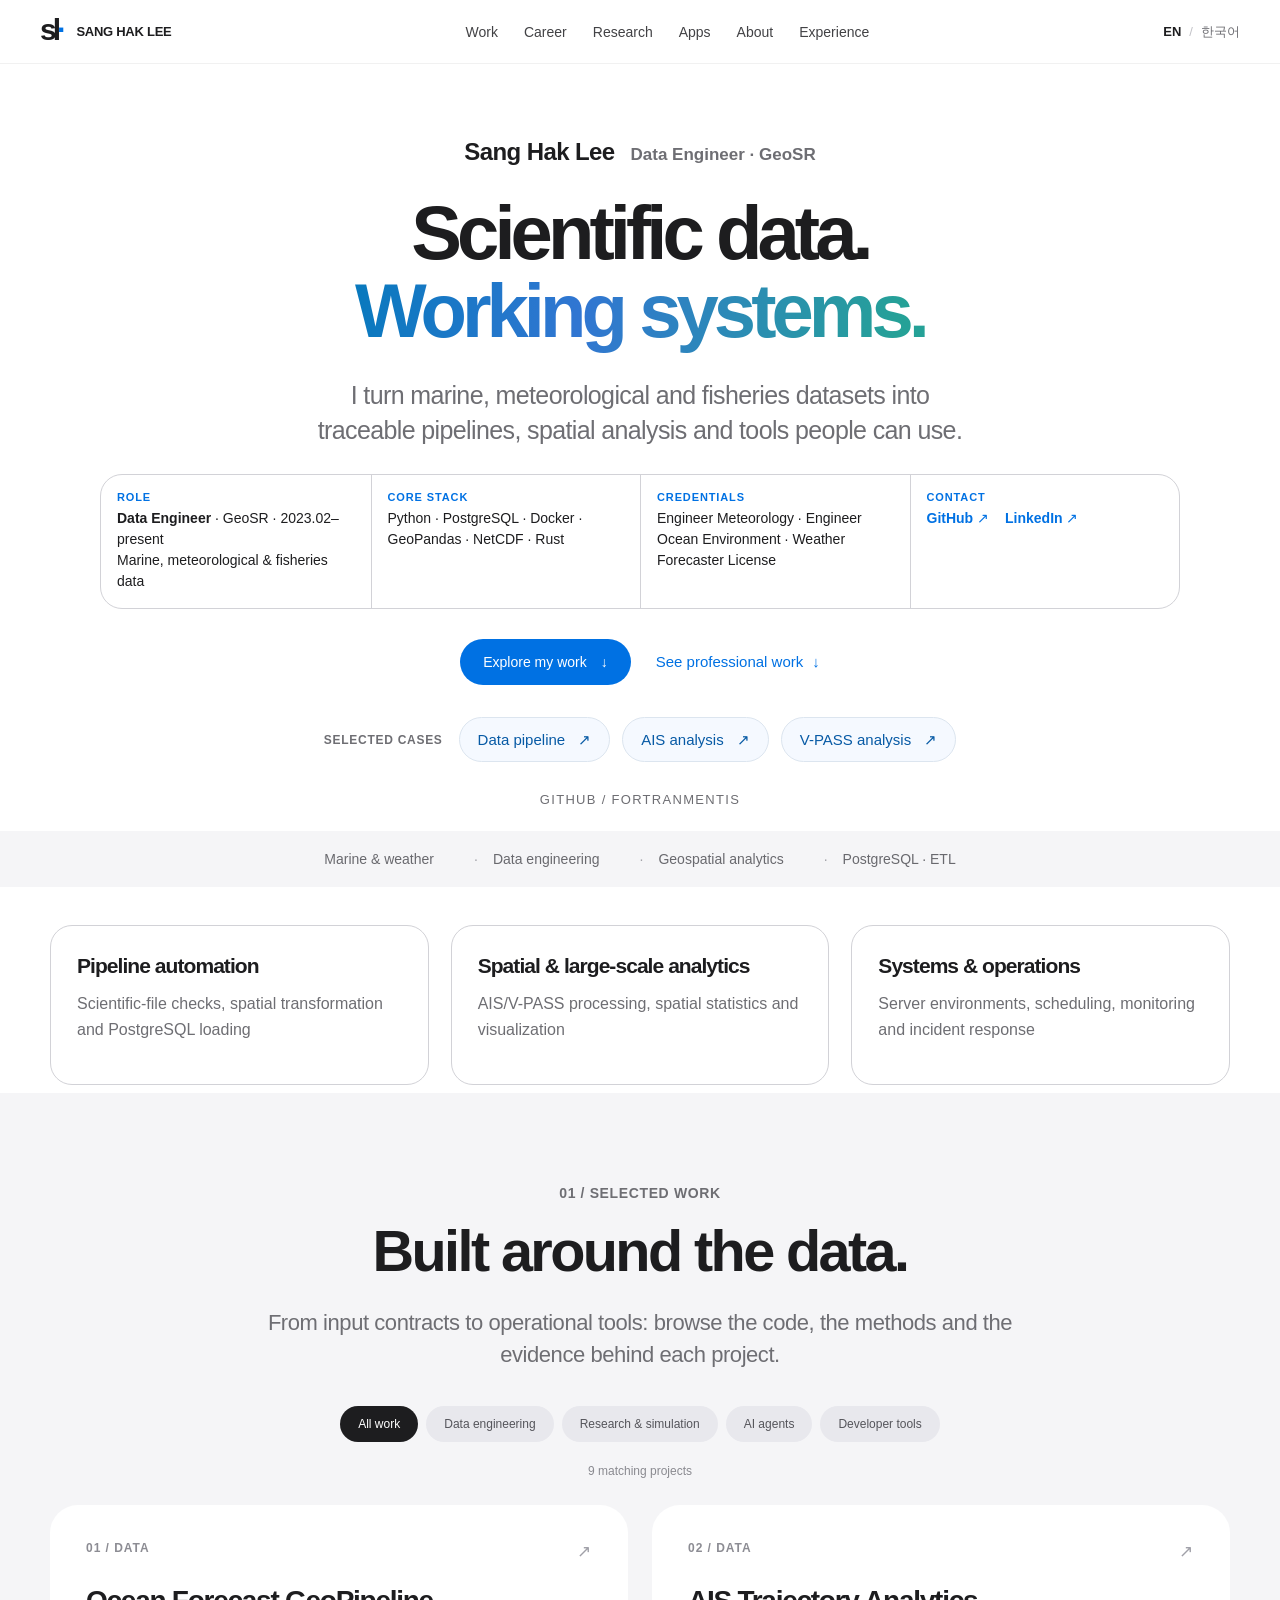
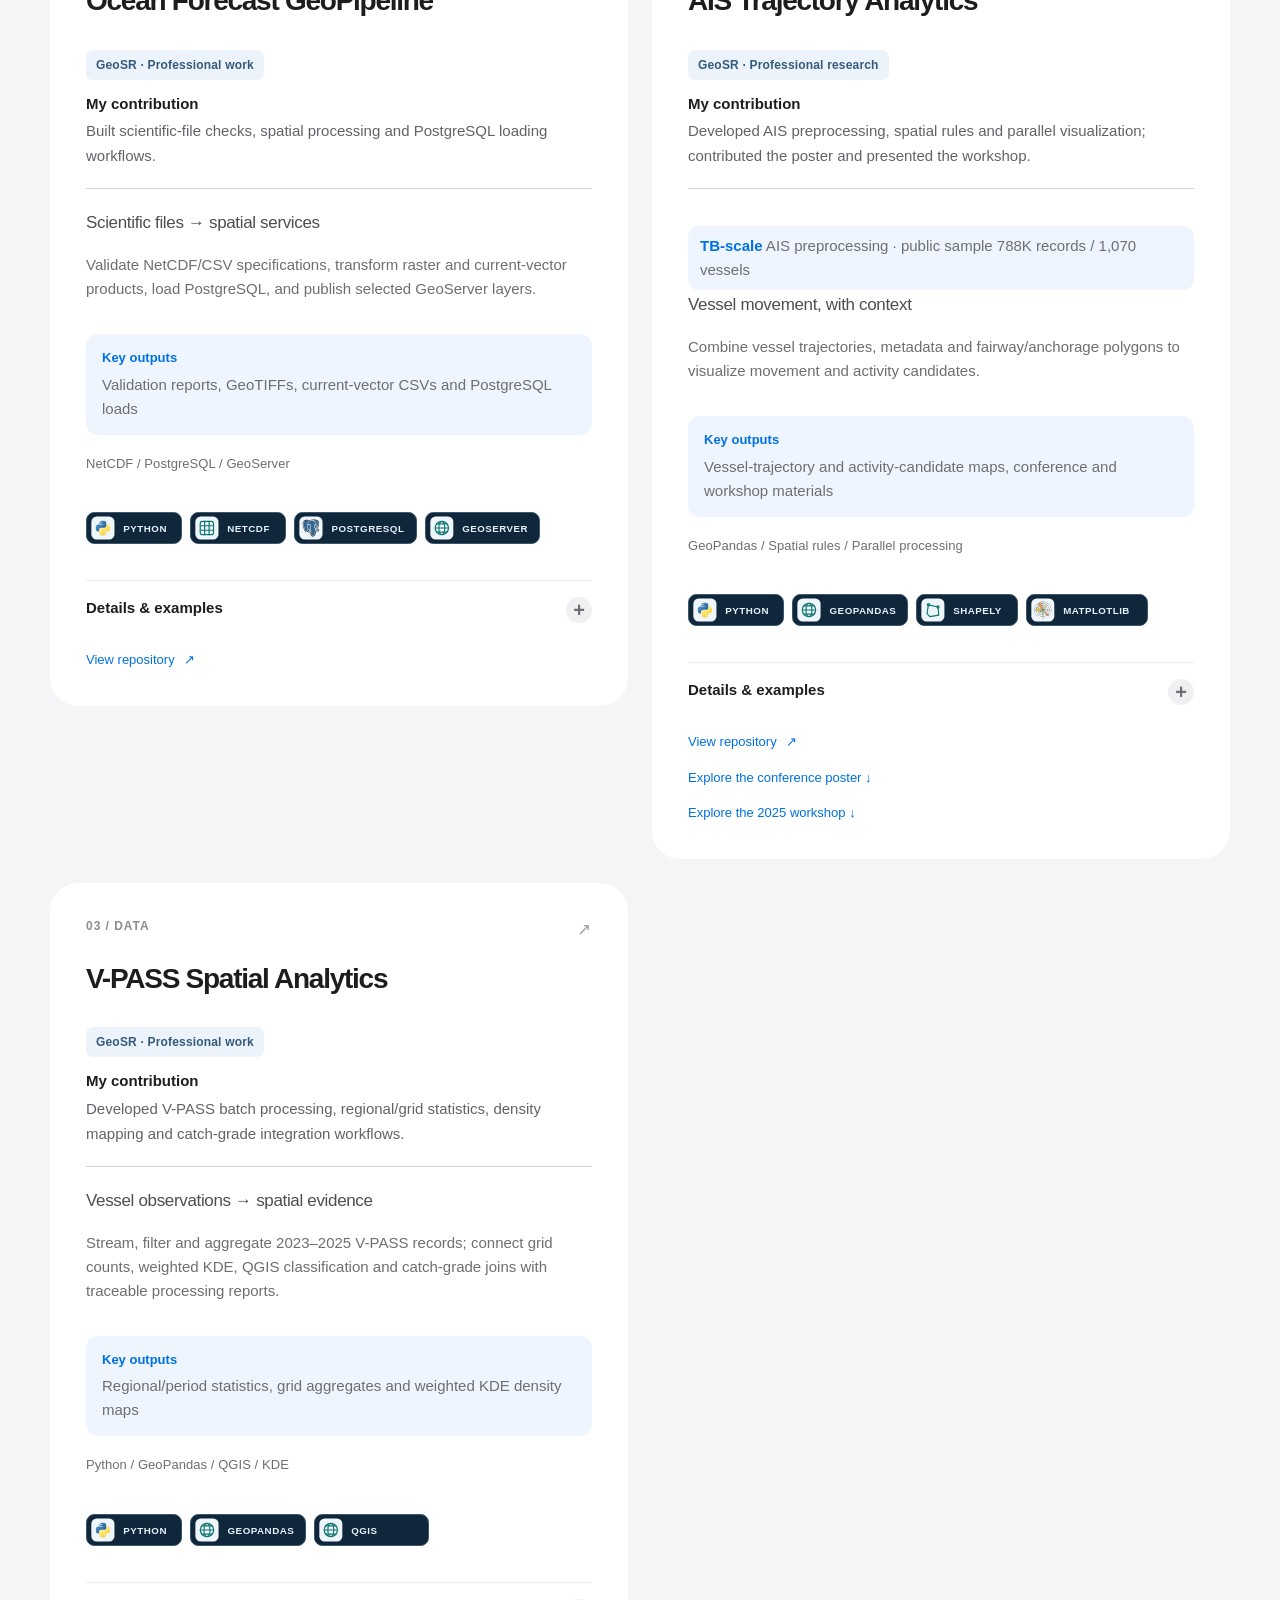
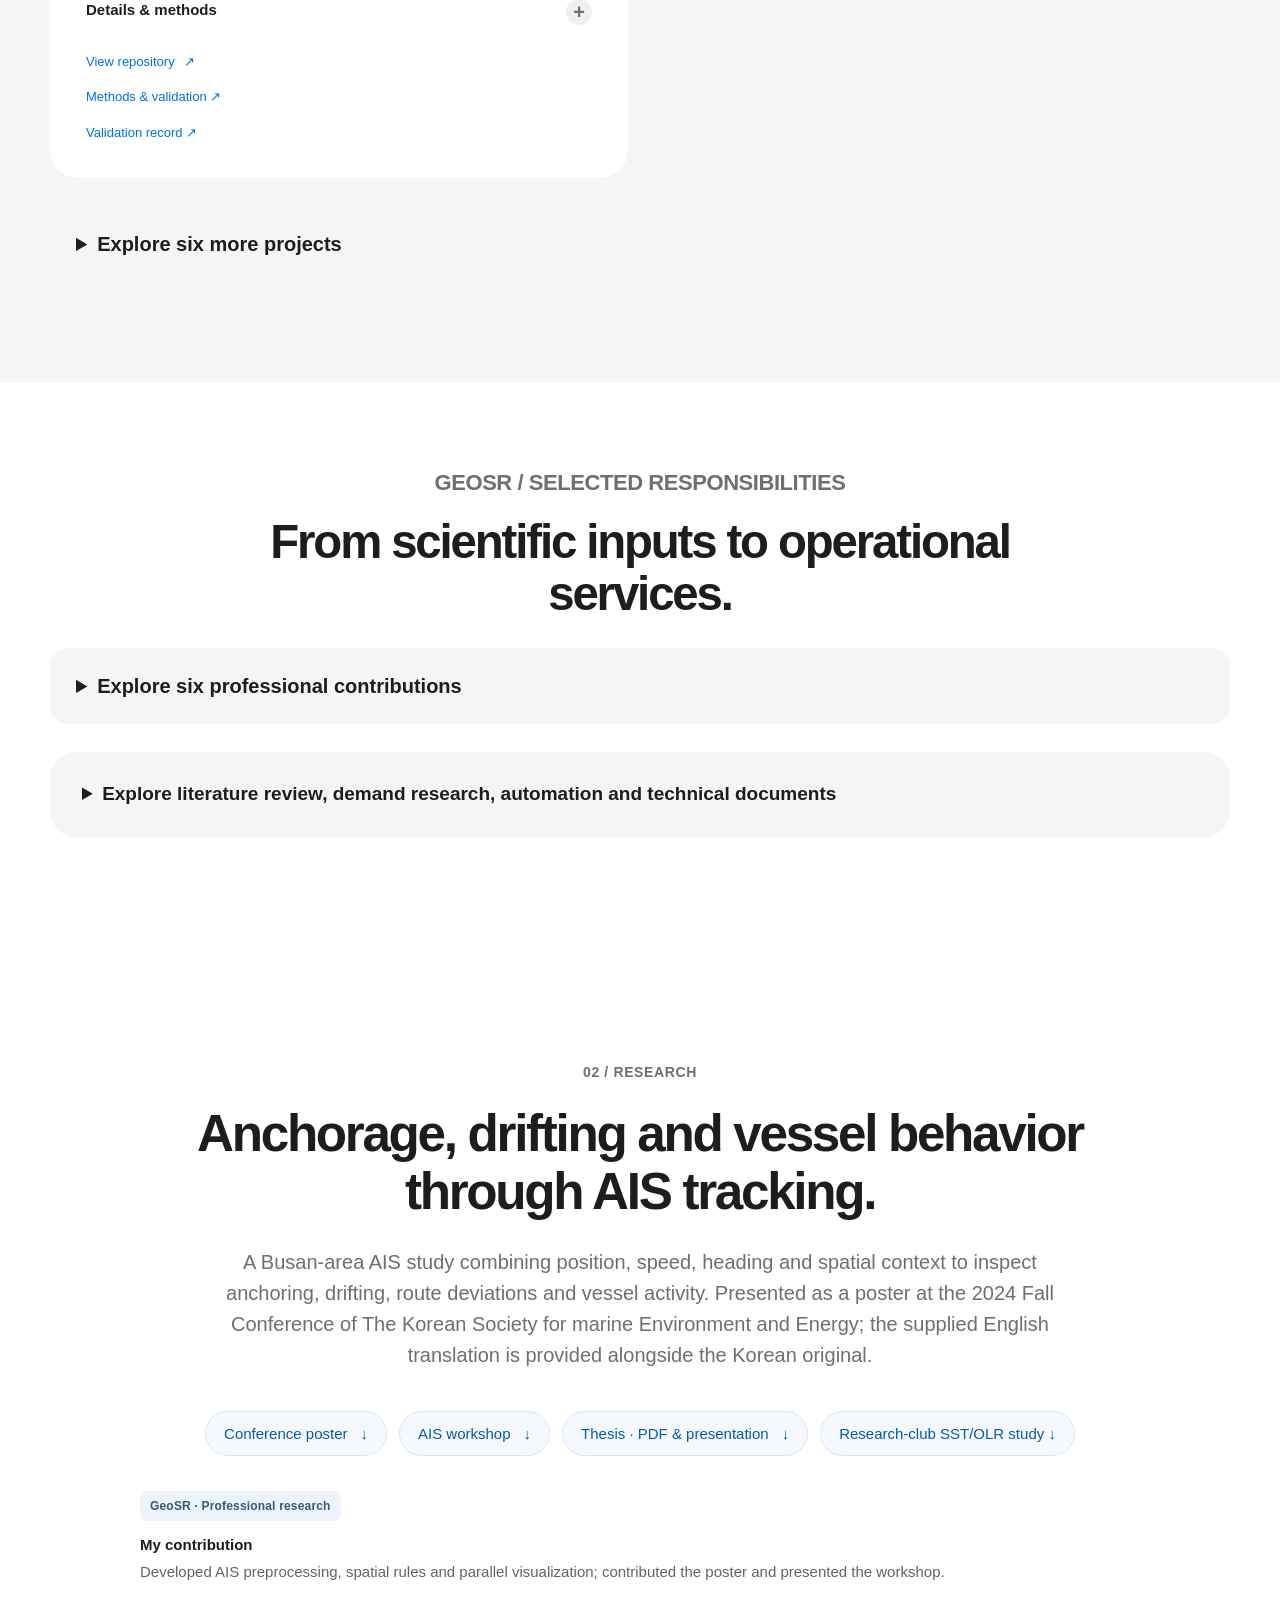
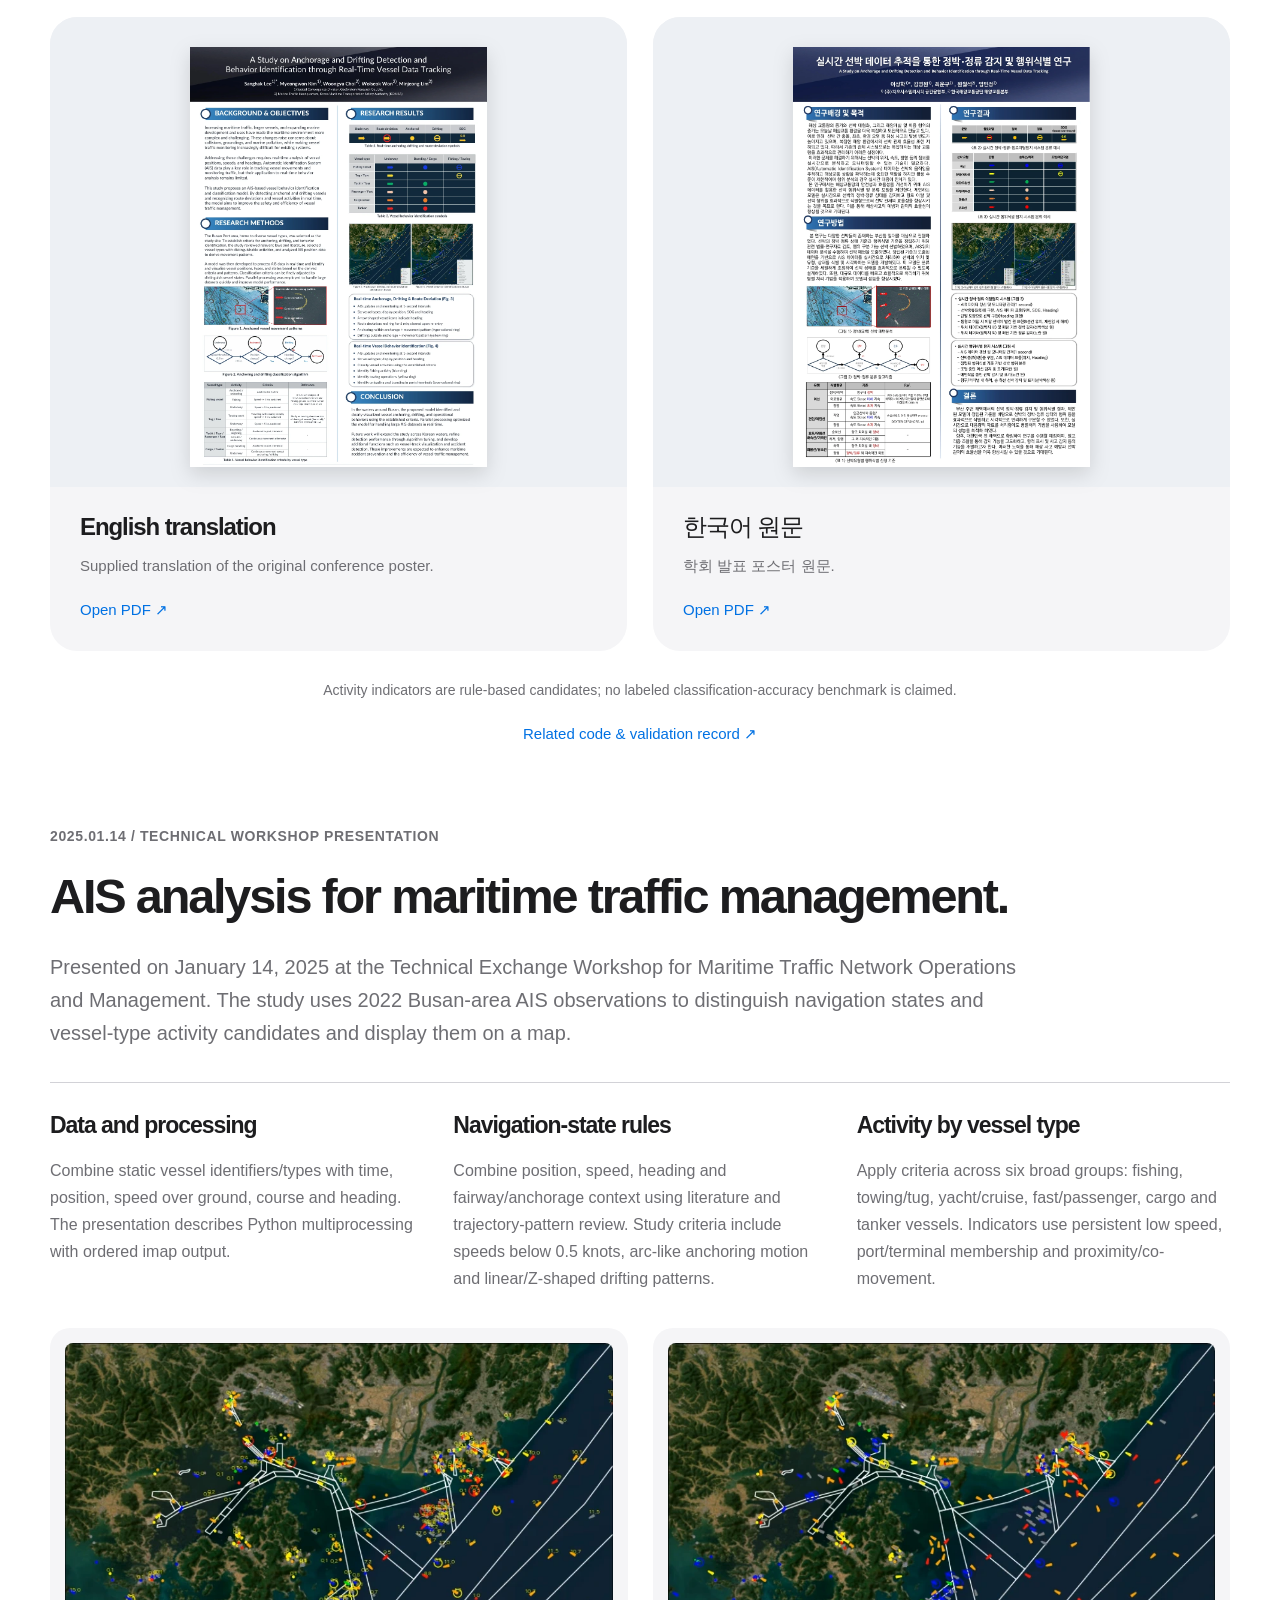
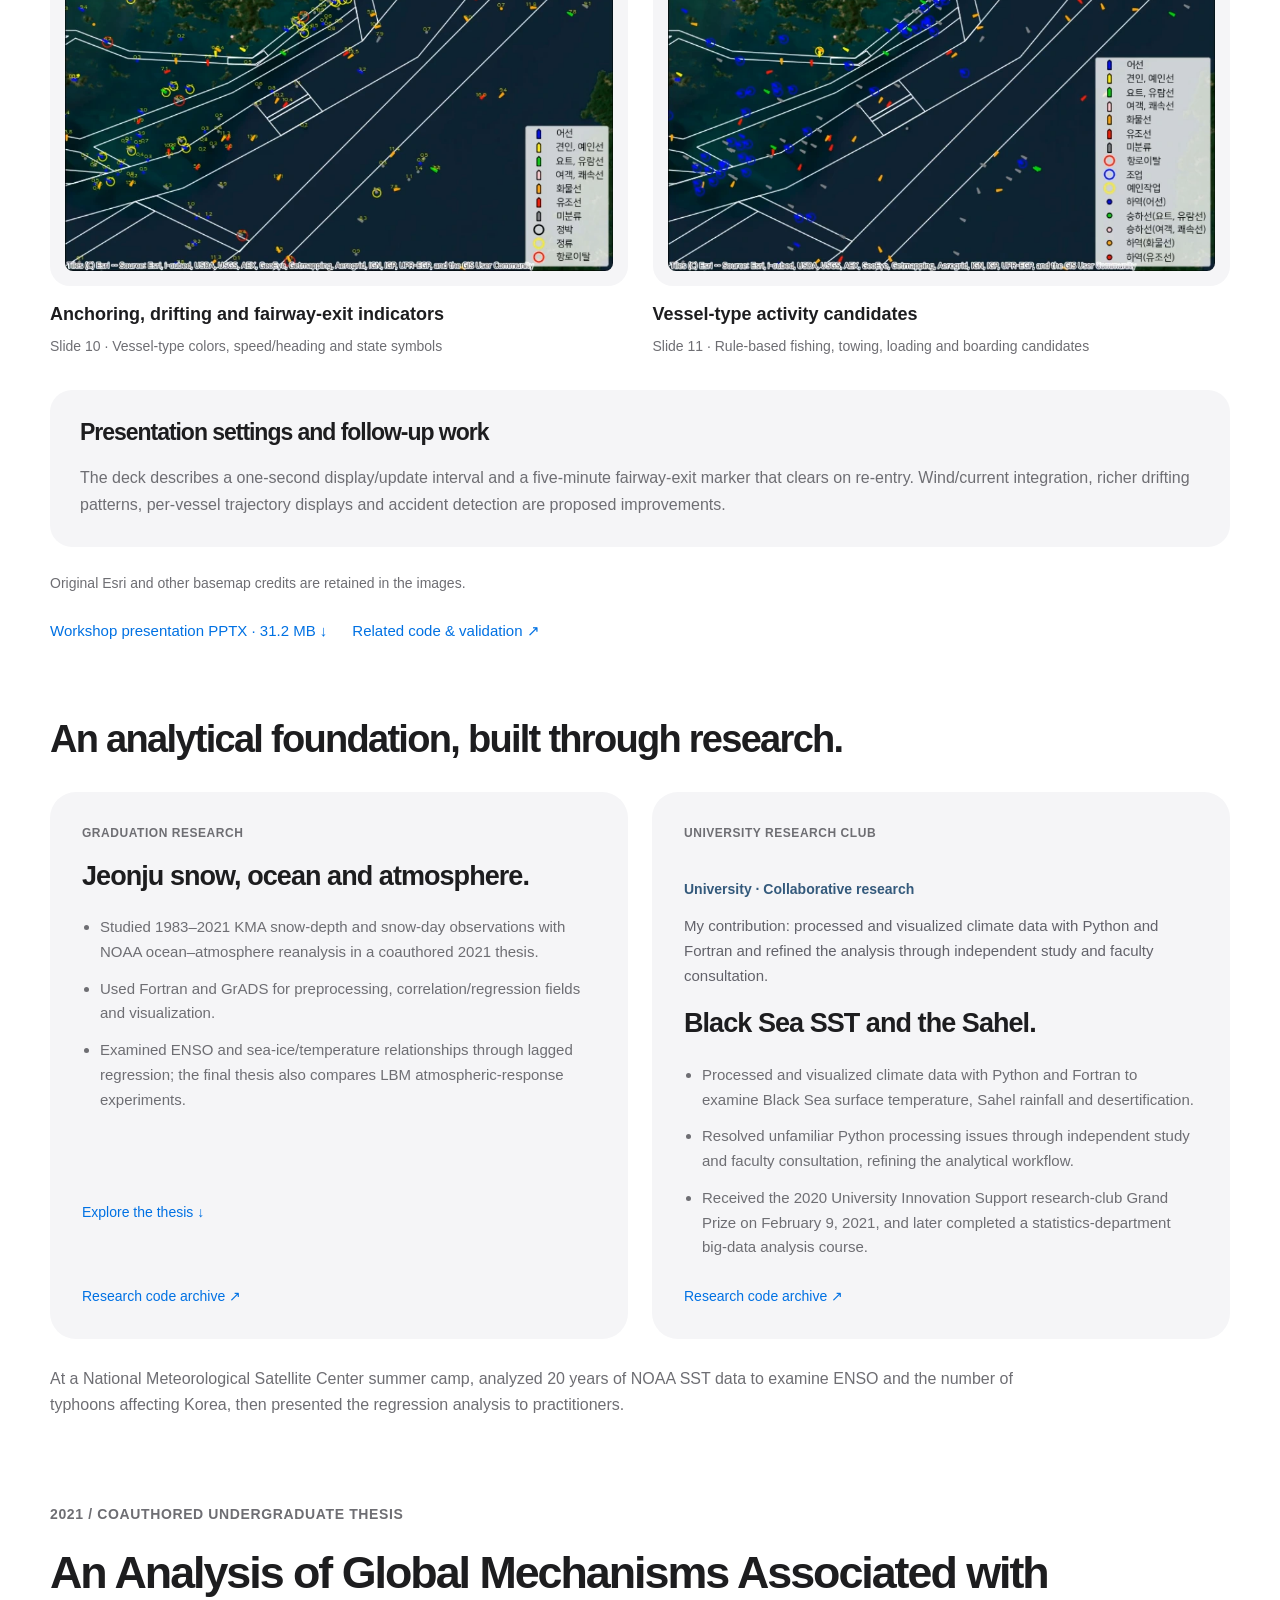
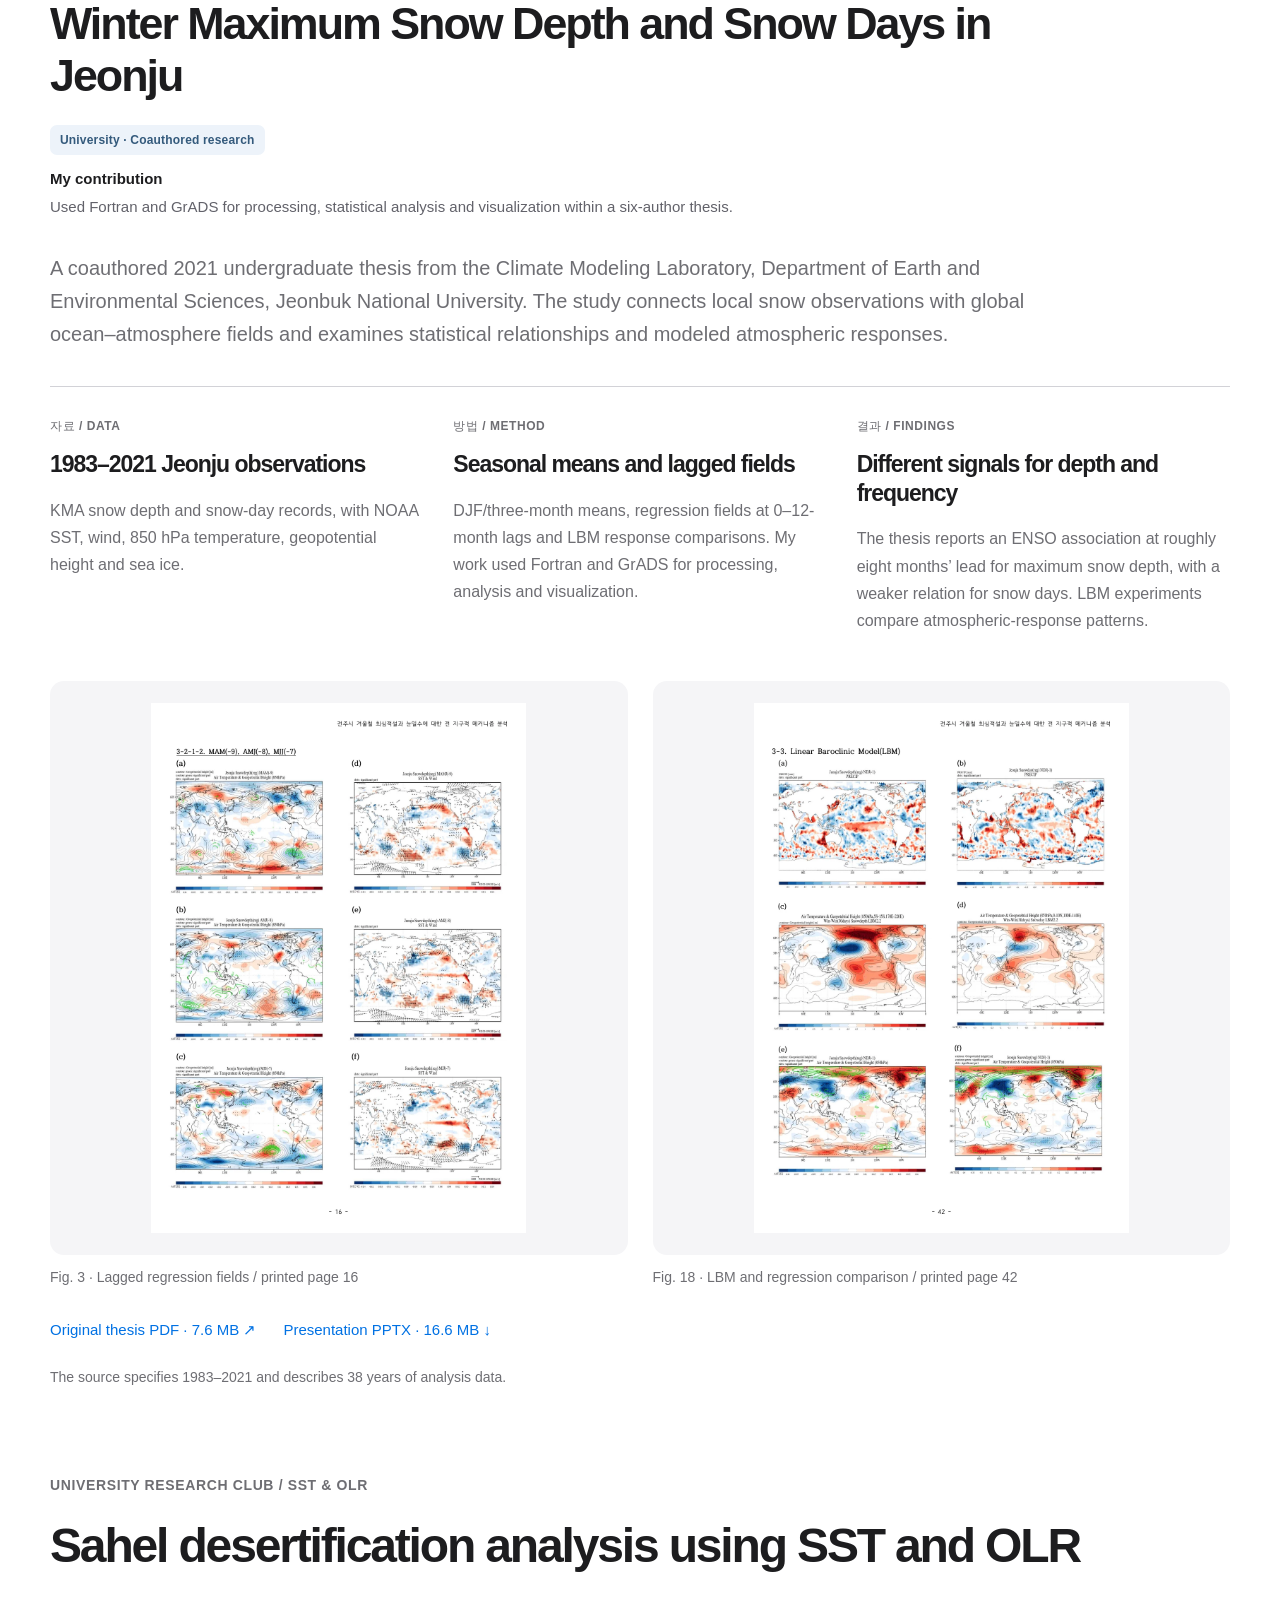
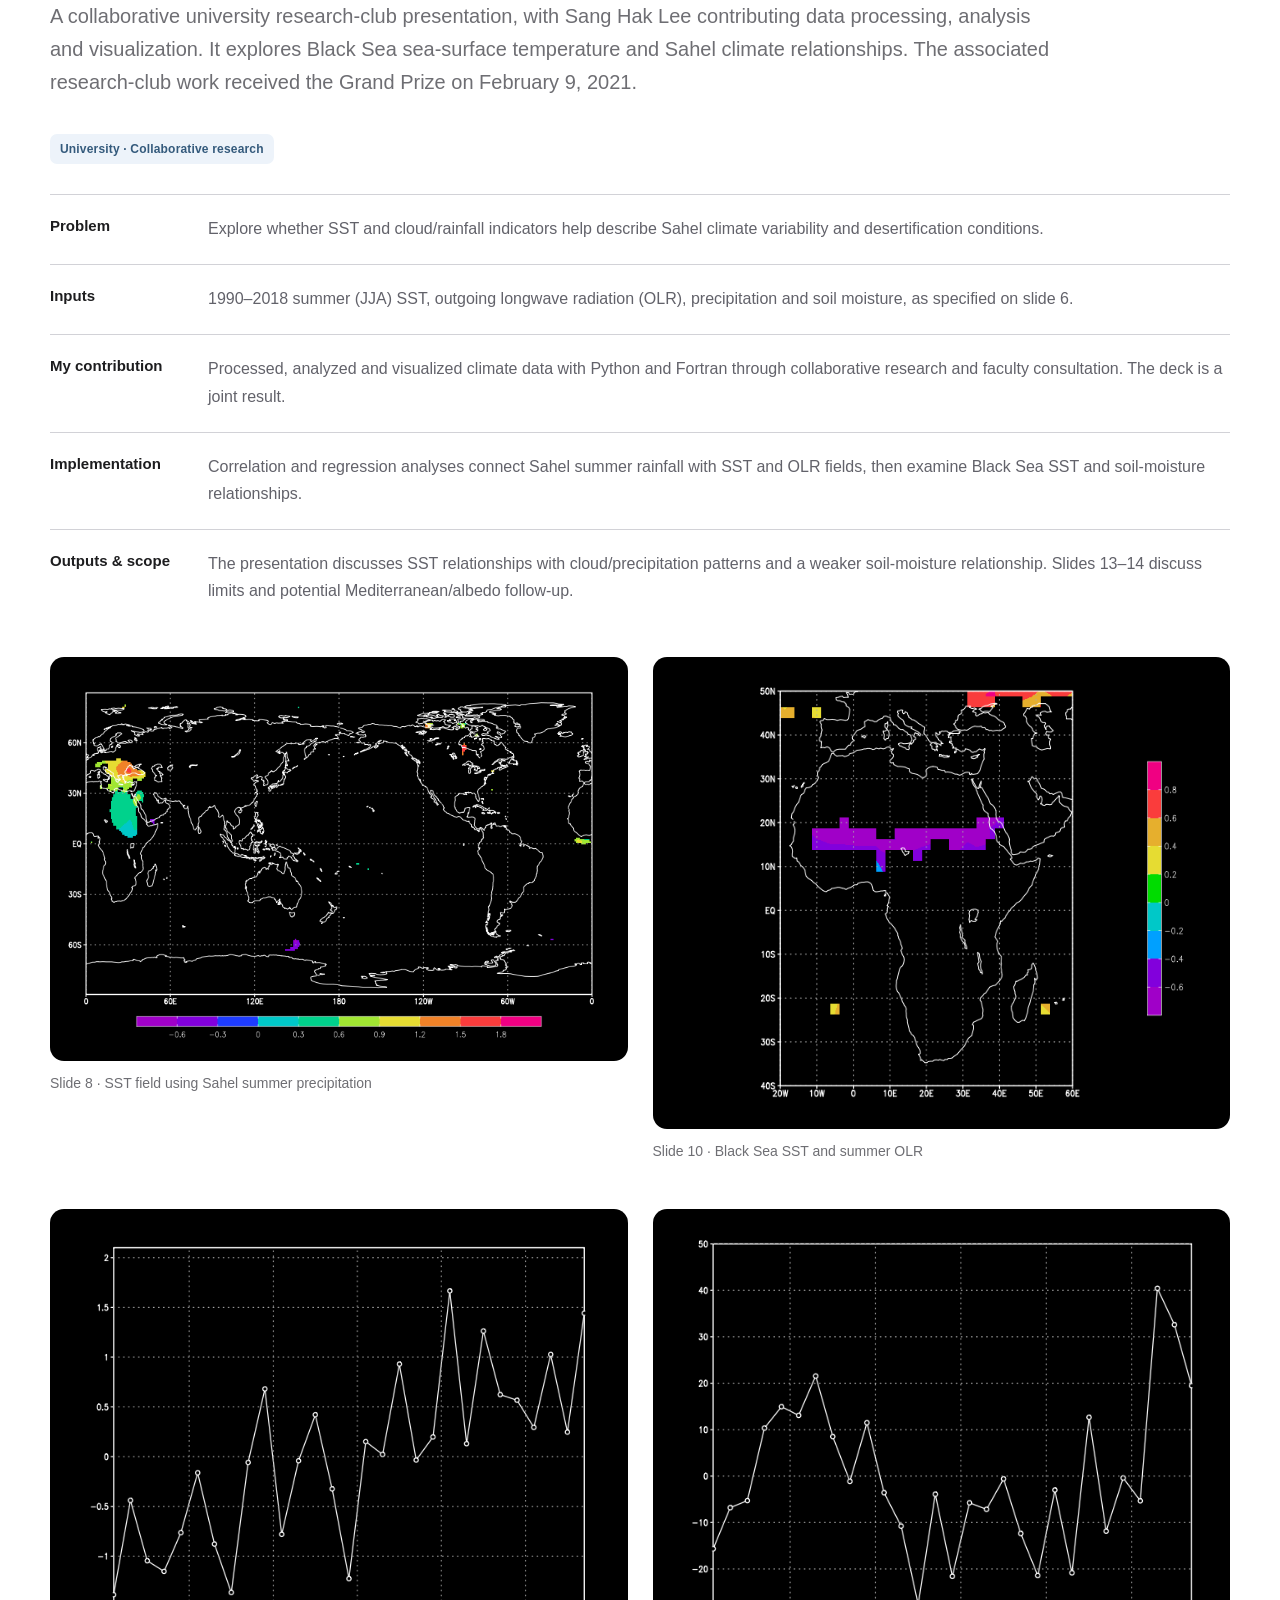
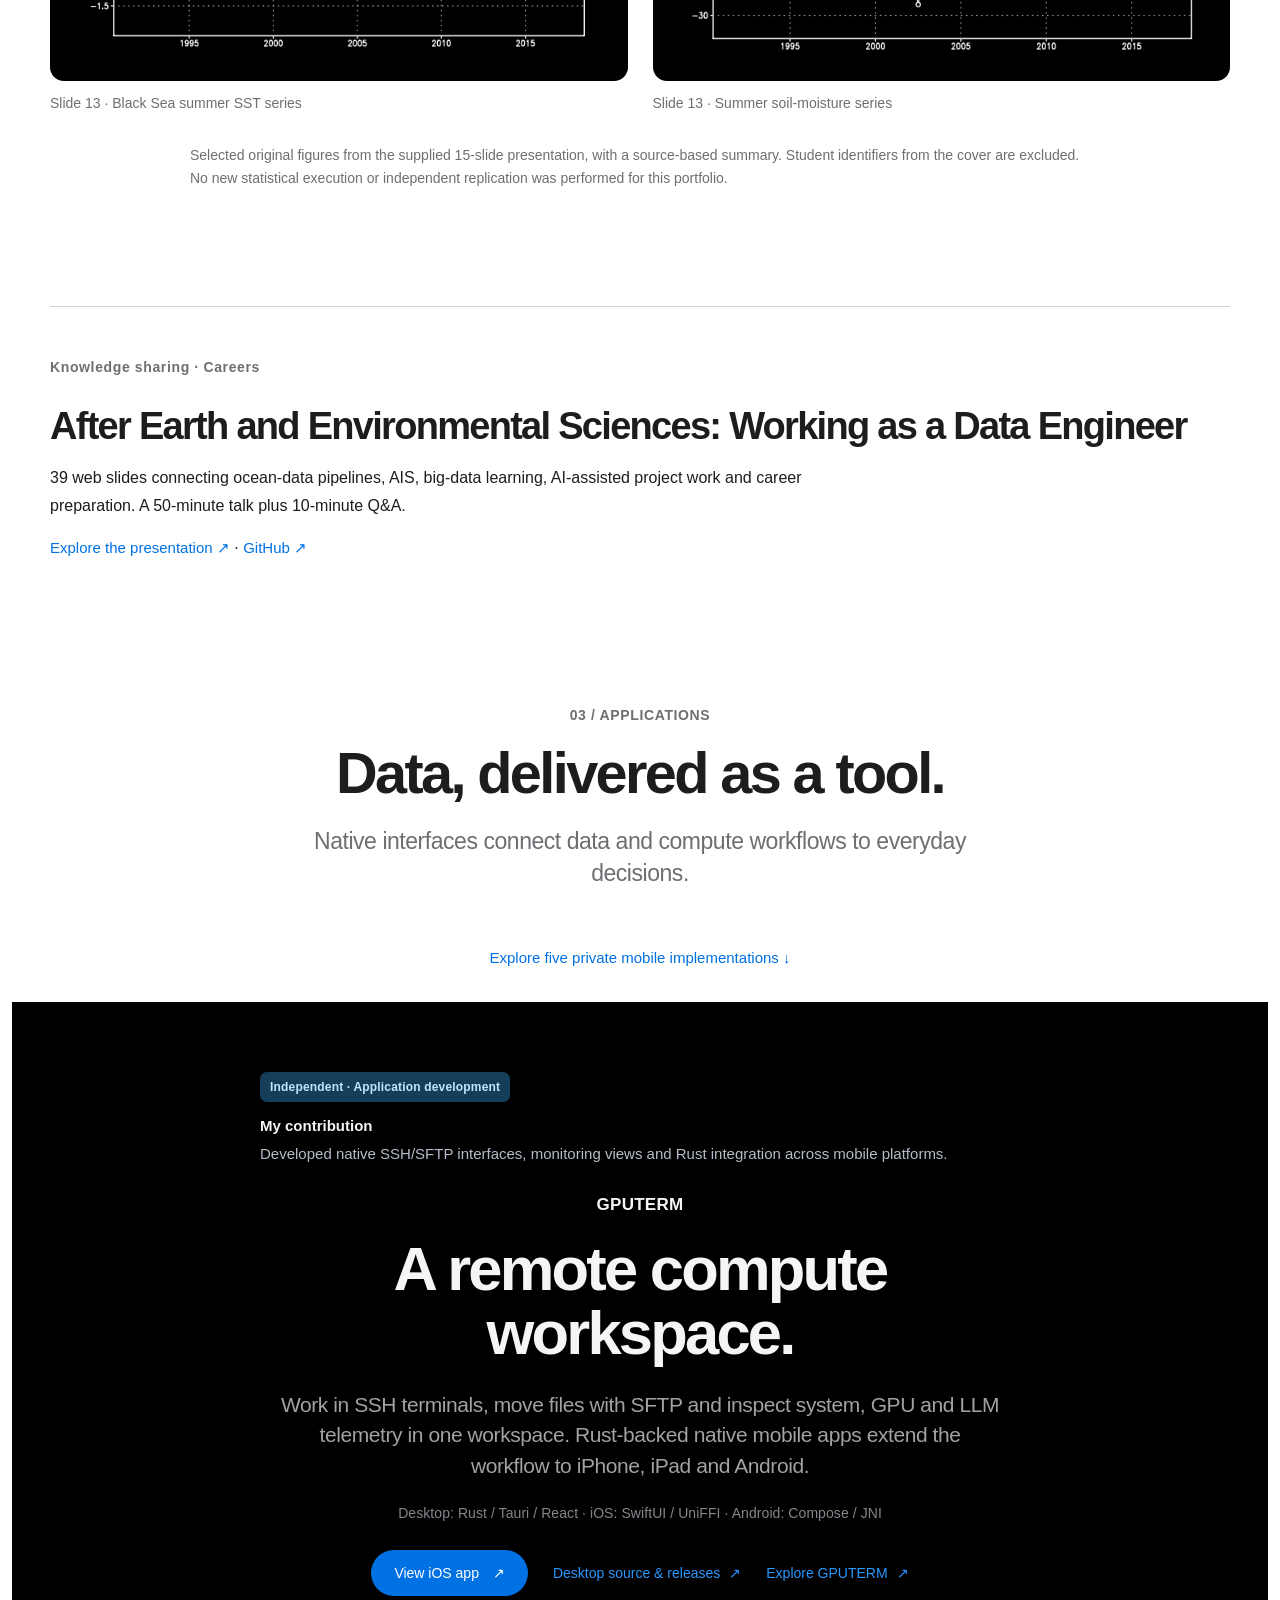
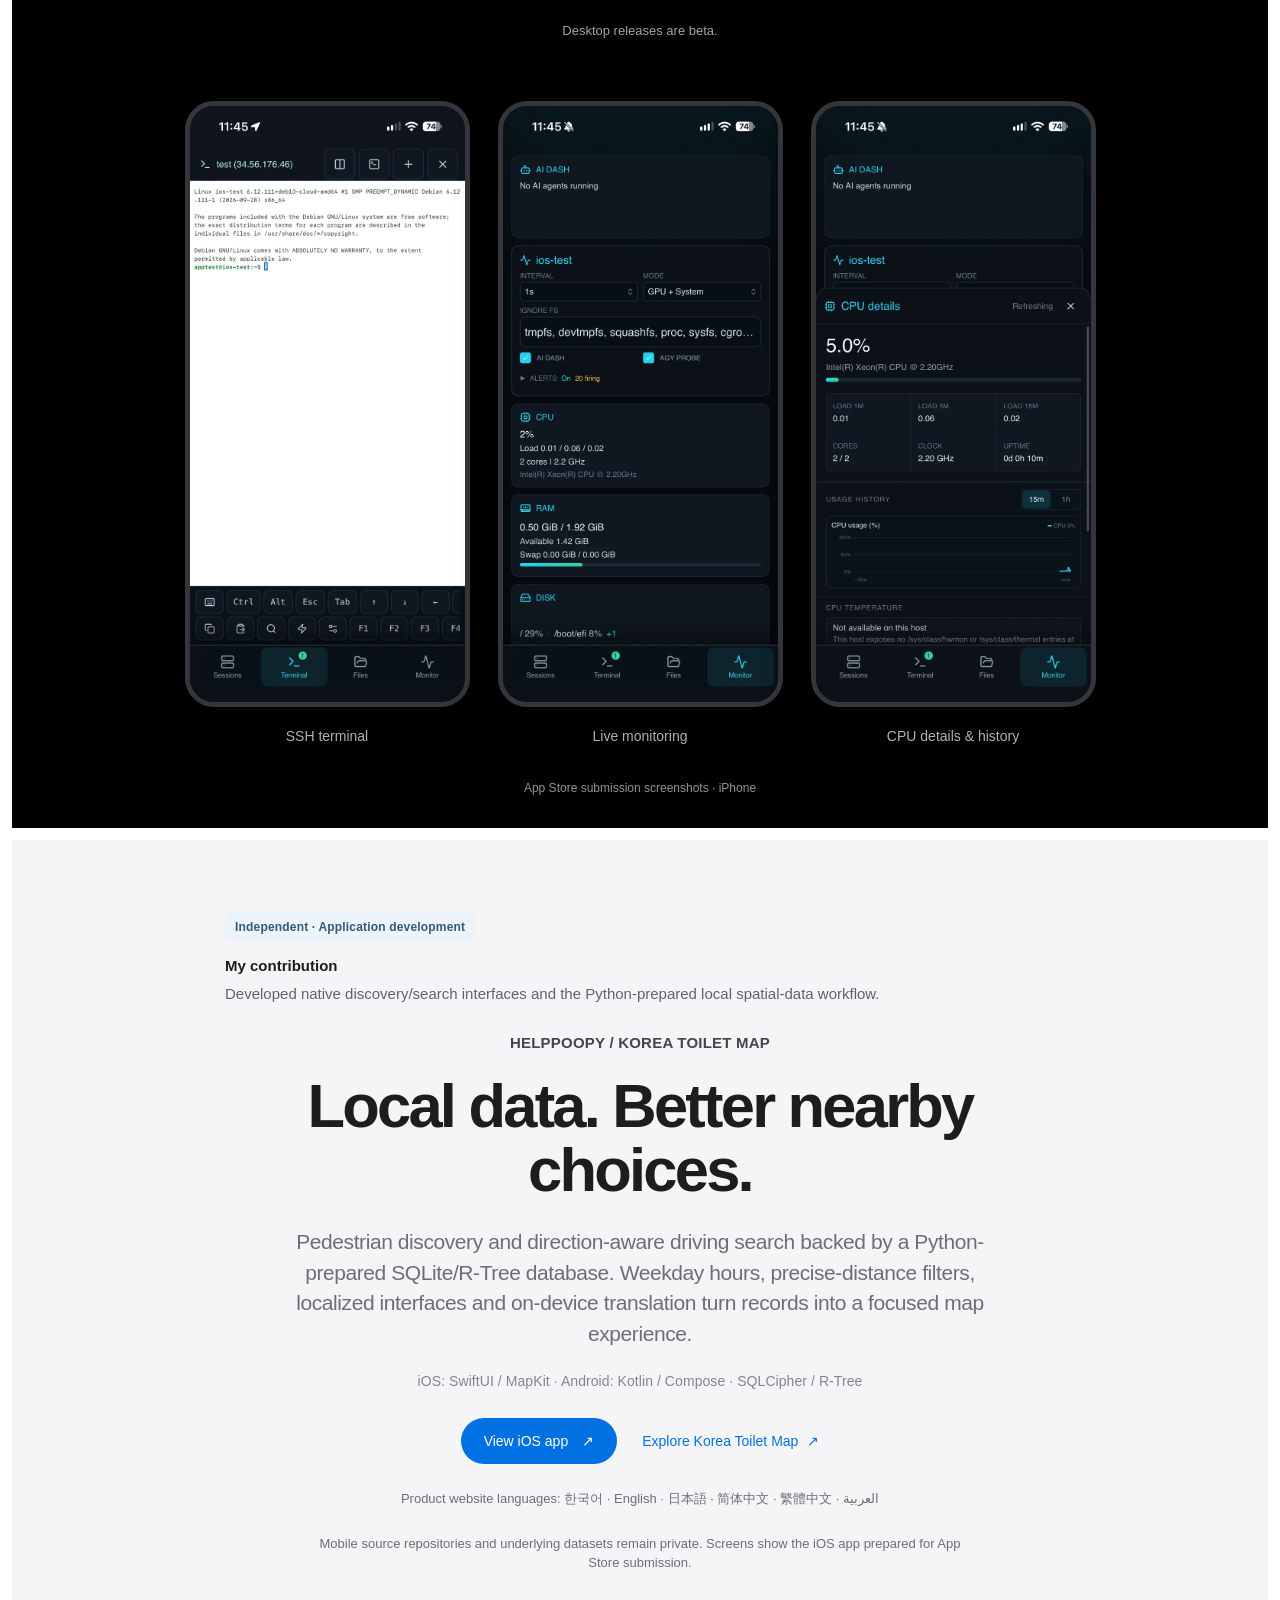
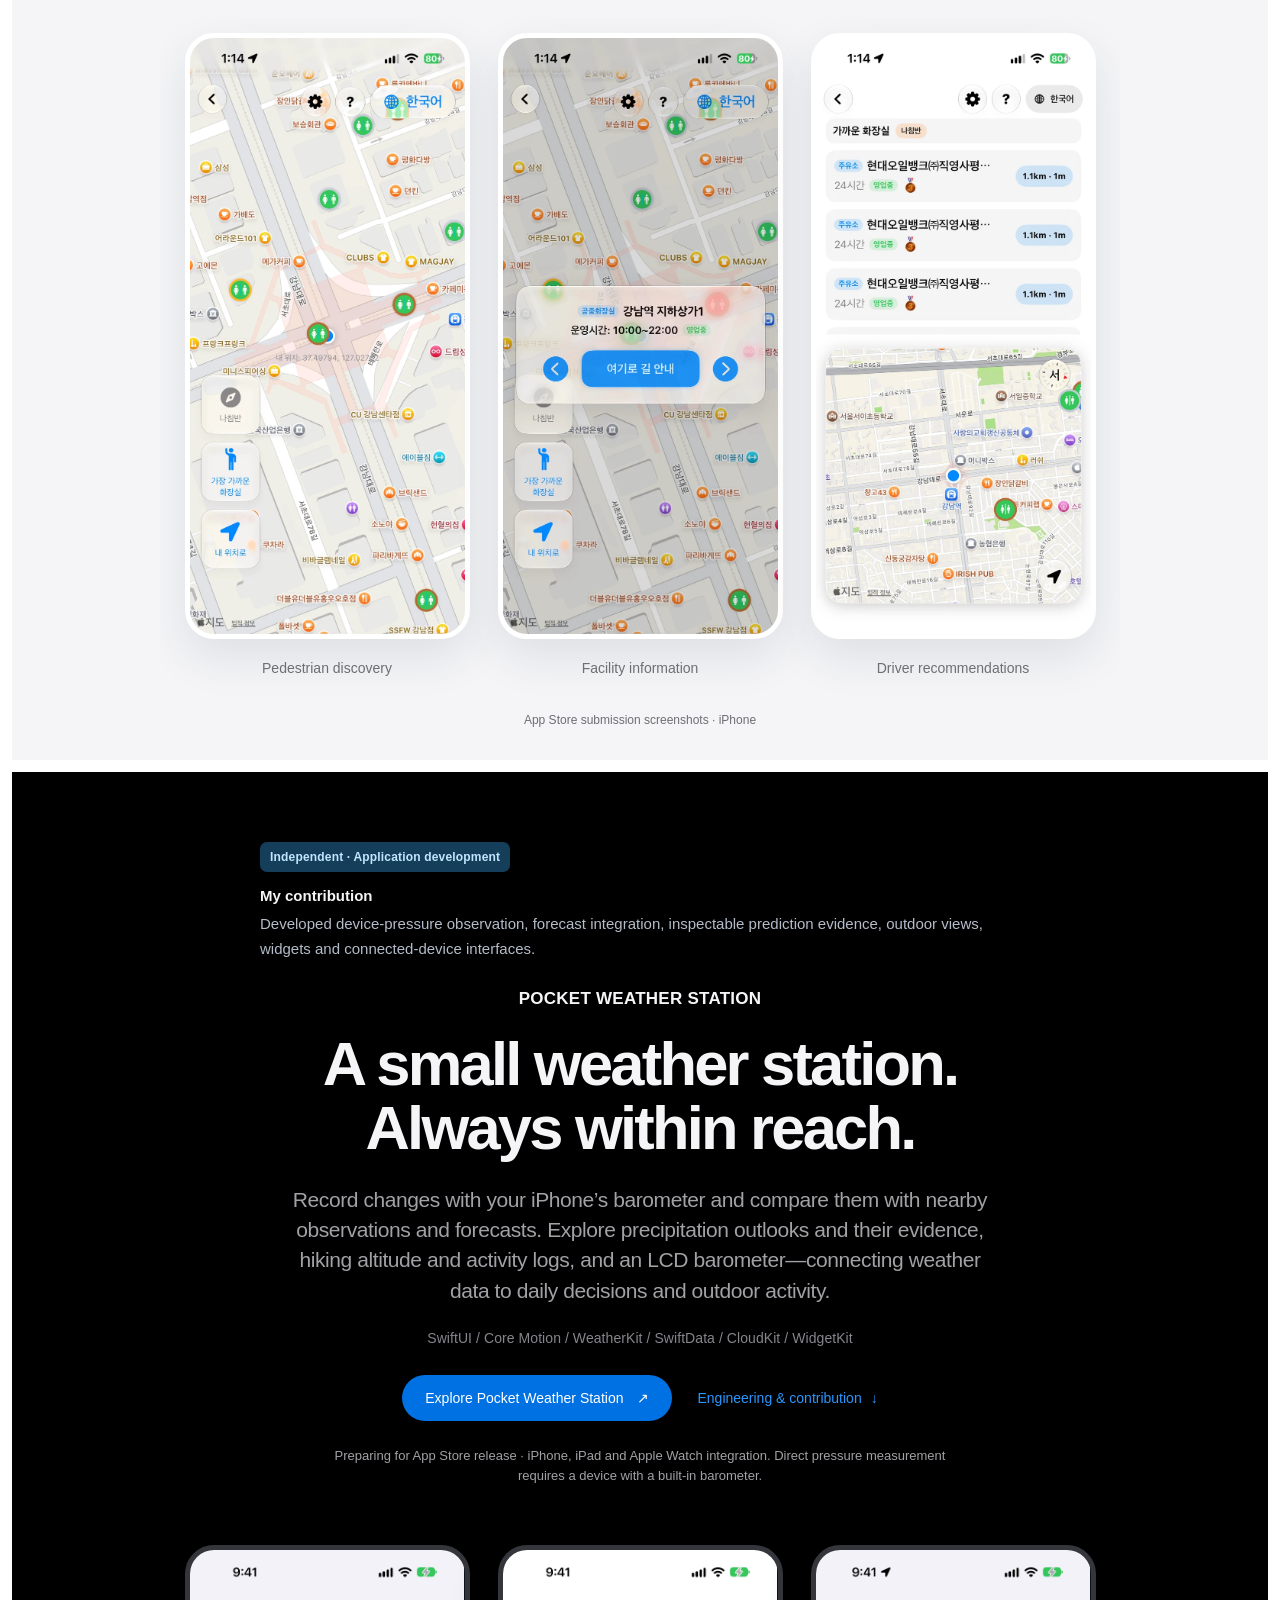
==== commit 11501183: "feat(portfolio): highlight identity and featured project outputs" ====
--- a/index.html
+++ b/index.html
@@ -1,8 +1,8 @@
 <!doctype html>
-<html lang="en"><head><meta charset="utf-8"><meta name="viewport" content="width=device-width, initial-scale=1"><meta name="color-scheme" content="light"><title>Sang Hak Lee — Data Engineer & Scientific Analytics</title><meta name="description" content="Marine and meteorological data engineering, geospatial analytics, scientific workflows, AI agents and native apps by Sang Hak Lee."><link rel="canonical" href="https://fortranmentis.github.io/"><link rel="alternate" hreflang="en" href="https://fortranmentis.github.io/"><link rel="alternate" hreflang="ko" href="https://fortranmentis.github.io/ko/"><link rel="alternate" hreflang="x-default" href="https://fortranmentis.github.io/"><meta property="og:type" content="website"><meta property="og:title" content="Sang Hak Lee — Data Engineer & Scientific Analytics"><meta property="og:description" content="Marine and meteorological data engineering, geospatial analytics, scientific workflows, AI agents and native apps by Sang Hak Lee."><meta property="og:url" content="https://fortranmentis.github.io/"><meta property="og:image" content="https://fortranmentis.github.io/assets/social.png?v=20261027-2"><meta name="twitter:card" content="summary_large_image"><link rel="icon" href="assets/favicon.svg" type="image/svg+xml"><link rel="stylesheet" href="style.css?v=20261112-5"><script src="script.js?v=20261112-4" defer></script></head>
+<html lang="en"><head><meta charset="utf-8"><meta name="viewport" content="width=device-width, initial-scale=1"><meta name="color-scheme" content="light"><title>Sang Hak Lee — Data Engineer & Scientific Analytics</title><meta name="description" content="Marine and meteorological data engineering, geospatial analytics, scientific workflows, AI agents and native apps by Sang Hak Lee."><link rel="canonical" href="https://fortranmentis.github.io/"><link rel="alternate" hreflang="en" href="https://fortranmentis.github.io/"><link rel="alternate" hreflang="ko" href="https://fortranmentis.github.io/ko/"><link rel="alternate" hreflang="x-default" href="https://fortranmentis.github.io/"><meta property="og:type" content="website"><meta property="og:title" content="Sang Hak Lee — Data Engineer & Scientific Analytics"><meta property="og:description" content="Marine and meteorological data engineering, geospatial analytics, scientific workflows, AI agents and native apps by Sang Hak Lee."><meta property="og:url" content="https://fortranmentis.github.io/"><meta property="og:image" content="https://fortranmentis.github.io/assets/social.png?v=20261027-2"><meta name="twitter:card" content="summary_large_image"><link rel="icon" href="assets/favicon.svg" type="image/svg+xml"><link rel="stylesheet" href="style.css?v=20261112-5"><script src="script.js?v=20261112-5" defer></script></head>
 <body><a class="skip" href="#main">Skip to content</a><header class="header"><a class="wordmark" href="./" aria-label="Sang Hak Lee — Home"><span class="monogram" aria-hidden="true">sl<span>·</span></span><span>SANG HAK LEE<small>DATA & SCIENTIFIC SYSTEMS</small></span></a><nav aria-label="Main navigation"><a href="#work">Work</a><a href="#career">Career</a><a href="#research">Research</a><a href="#apps">Apps</a><a href="#about">About</a><a href="#experience">Experience</a></nav><div class="language" aria-label="Language"><a href="index.html" lang="en" aria-current="page">EN</a><span>/</span><a href="ko/index.html" lang="ko">한국어</a></div></header>
-<main id="main"><section class="hero wrap" aria-labelledby="hero-title"><div class="hero-copy"><p class="eyebrow"><span class="status-dot"></span>DATA ENGINEER AT GEOSR</p><h1 id="hero-title">Scientific data.<br><em>Working systems.</em></h1><p class="intro">I turn marine, meteorological and fisheries datasets into traceable pipelines, spatial analysis and tools people can use.</p><section class="summary-band hero-summary" aria-label="Summary"><dl class="summary-grid"><div><dt>Role</dt><dd><strong>Data Engineer</strong> · GeoSR · 2023.02–present<br>Marine, meteorological &amp; fisheries data</dd></div><div><dt>Core stack</dt><dd>Python · PostgreSQL · Docker · GeoPandas · NetCDF · Rust</dd></div><div><dt>Credentials</dt><dd>Engineer Meteorology · Engineer Ocean Environment · Weather Forecaster License</dd></div><div><dt>Contact</dt><dd class="summary-links"><a href="https://github.com/fortranmentis">GitHub ↗</a><a href="https://www.linkedin.com/in/sang-hak-lee-ba11a5447/">LinkedIn ↗</a></dd></div></dl></section><div class="actions"><a class="button primary" href="#work">Explore my work <span aria-hidden="true">↓</span></a><a class="text-link" href="#career">See professional work <span aria-hidden="true">↓</span></a></div><nav class="hero-cases" aria-label="Featured cases"><span>SELECTED CASES</span><a href="#pipeline">Data pipeline <span aria-hidden="true">↗</span></a><a href="#ais-workshop">AIS analysis <span aria-hidden="true">↗</span></a><a href="#vpass-spatial-analytics">V-PASS analysis <span aria-hidden="true">↗</span></a></nav><p class="hero-name">SANG HAK LEE / FORTRANMENTIS</p></div><div class="system" role="img" aria-label="Conceptual path from scientific inputs through validation and spatial context to usable tools"><div class="system-top"><span>FROM DATA TO DECISION</span><span aria-hidden="true">[ 01 — 04 ]</span></div><svg class="system-path" viewBox="0 0 480 440" preserveAspectRatio="none" aria-hidden="true"><defs><pattern id="g" width="28" height="28" patternUnits="userSpaceOnUse"><path d="M28 0H0V28" fill="none" stroke="#35555c" stroke-width=".6"/></pattern></defs><rect width="480" height="440" fill="url(#g)"/><path d="M70 100C320 30 50 335 290 305S430 250 440 390" fill="none" stroke="#487171" stroke-width="1"/><path d="M110 105L338 180 145 275 350 355" fill="none" stroke="#7fe0c8" stroke-width="2" stroke-dasharray="5 7"/></svg><div class="node n0"><span class="node-icon" aria-hidden="true">▤</span><span>Scientific inputs</span><small>NetCDF · CSV</small></div><div class="node n1"><span class="node-icon" aria-hidden="true">⌁</span><span>Validate & transform</span><small>Python · Fortran</small></div><div class="node n2"><span class="node-icon" aria-hidden="true">⊕</span><span>Spatial context</span><small>Grid · Vector</small></div><div class="node n3"><span class="node-icon" aria-hidden="true">↗</span><span>Usable tools</span><small>API · Apps</small></div><p class="system-caption">Explicit inputs. Inspectable decisions. Useful outputs.</p></div></section>
-<div class="focus-strip"><div class="wrap"><span>Marine & weather</span><span>Data engineering</span><span>Geospatial analytics</span><span>PostgreSQL · ETL</span></div></div><section class="capability-section wrap" aria-label="Core capabilities"><div class="capability-grid"><article><h3>Pipeline automation</h3><p>Scientific-file checks, spatial transformation and PostgreSQL loading</p></article><article><h3>Spatial & large-scale analytics</h3><p>AIS/V-PASS processing, spatial statistics and visualization</p></article><article><h3>Systems & operations</h3><p>Server environments, scheduling, monitoring and incident response</p></article></div></section><section id="work" class="work-section" aria-labelledby="work-title"><div class="wrap"><div class="section-heading"><div><p class="eyebrow">01 / SELECTED WORK</p><h2 id="work-title">Built around the data.</h2></div><p>From input contracts to operational tools: browse the code, the methods and the evidence behind each project.</p></div><div class="filters" role="group" aria-label="Project filters" hidden><button type="button" data-filter="all" aria-pressed="true">All work</button><button type="button" data-filter="data" aria-pressed="false">Data engineering</button><button type="button" data-filter="research" aria-pressed="false">Research & simulation</button><button type="button" data-filter="ai" aria-pressed="false">AI agents</button><button type="button" data-filter="tools" aria-pressed="false">Developer tools</button></div><p class="result-count" aria-live="polite" data-count-label="matching projects"></p><div class="project-grid"><article id="pipeline" class="project" data-category="data"><div class="project-meta"><span>01 / DATA</span><span aria-hidden="true">↗</span></div><h3><a href="https://github.com/fortranmentis/ocean-forecast-geopipeline">Ocean Forecast GeoPipeline</a></h3><div class="project-attribution"><span class="context-label">GeoSR · Professional work</span><p class="contribution"><strong>My contribution</strong> Built scientific-file checks, spatial processing and PostgreSQL loading workflows.</p></div><p class="project-headline">Scientific files → spatial services</p><p>Validate NetCDF/CSV specifications, transform raster and current-vector products, load PostgreSQL, and publish selected GeoServer layers.</p><p class="stack">NetCDF / PostgreSQL / GeoServer</p><div class="tech-badges" aria-label="Technology stack"><img src="assets/badges/python.svg" alt="Python" height="36" loading="lazy"><img src="assets/badges/netcdf.svg" alt="NetCDF" height="36" loading="lazy"><img src="assets/badges/postgresql.svg" alt="PostgreSQL" height="36" loading="lazy"><img src="assets/badges/geoserver.svg" alt="GeoServer" height="36" loading="lazy"></div><details class="project-detail"><summary>Details & examples</summary><p class="case-context">2025.06–2026.04 · Extended project period</p><div class="project-detail-body"><dl><div><dt>Problem</dt><dd>Recurring scientific products need explicit acceptance rules and traceable processing.</dd></div><div><dt>Inputs</dt><dd>Delivered NetCDF/CSV files and operator-supplied specifications.</dd></div><div><dt>My role</dt><dd>Built scientific-file checks, spatial processing and PostgreSQL loading workflows.</dd></div><div><dt>Processing & operations</dt><dd>Compare fields and dimensions, regrid/reproject rasters, derive speed and direction from U/V, and coordinate database updates.</dd></div><div><dt>Outputs & evidence</dt><dd>Field-level acceptance reports, GeoTIFFs, current-vector CSVs and selected GeoServer layers.</dd></div></dl></div></details><a class="text-link" href="https://github.com/fortranmentis/ocean-forecast-geopipeline">View repository <span aria-hidden="true">↗</span></a></article><article class="project" data-category="data"><div class="project-meta"><span>02 / DATA</span><span aria-hidden="true">↗</span></div><h3><a href="https://github.com/fortranmentis/Busan-AIS-ship-behavior-analysis">AIS Trajectory Analytics</a></h3><div class="project-attribution"><span class="context-label">GeoSR · Professional research</span><p class="contribution"><strong>My contribution</strong> Developed AIS preprocessing, spatial rules and parallel visualization; contributed the poster and presented the workshop.</p></div><p class="project-metric"><strong>TB-scale</strong> AIS preprocessing · public sample 788K records / 1,070 vessels</p><p class="project-headline">Vessel movement, with context</p><p>Combine vessel trajectories, metadata and fairway/anchorage polygons to visualize movement and activity candidates.</p><p class="stack">GeoPandas / Spatial rules / Parallel processing</p><div class="tech-badges" aria-label="Technology stack"><img src="assets/badges/python.svg" alt="Python" height="36" loading="lazy"><img src="assets/badges/geopandas.svg" alt="GeoPandas" height="36" loading="lazy"><img src="assets/badges/shapely.svg" alt="Shapely" height="36" loading="lazy"><img src="assets/badges/matplotlib.svg" alt="Matplotlib" height="36" loading="lazy"></div><details class="project-detail"><summary>Details & examples</summary><div class="project-detail-body"><dl><div><dt>Problem</dt><dd>Vessel movement needs spatial and temporal context to make activity candidates inspectable.</dd></div><div><dt>Inputs</dt><dd>Historical Busan AIS observations, vessel metadata and fairway/anchorage polygons.</dd></div><div><dt>My role</dt><dd>Developed AIS preprocessing, spatial rules and parallel visualization; contributed the poster and presented the workshop.</dd></div><div><dt>Processing & operations</dt><dd>Combine speed, heading, displacement and spatial membership; align time slices and render movement/activity indicators.</dd></div><div><dt>Outputs & evidence</dt><dd>Map-based time-lapse views and rule-based anchoring, drifting and activity candidates.</dd></div></dl><figure class="project-example"><a href="https://github.com/fortranmentis/Busan-AIS-ship-behavior-analysis#demo" target="_blank" rel="noopener"><img src="assets/research/ais-workshop-navigation.webp" alt="Busan AIS movement and anchoring indicators" width="862" height="832" loading="lazy"></a><figcaption>2025 workshop slide 10 · Original basemap credits retained</figcaption></figure><p class="project-boundary"><strong>Scope</strong> Rule-based activity candidates require independent confirmation.</p></div></details><a class="text-link" href="https://github.com/fortranmentis/Busan-AIS-ship-behavior-analysis">View repository <span aria-hidden="true">↗</span></a><a class="text-link poster-project-link" href="#research">Explore the conference poster ↓</a><a class="text-link poster-project-link" href="#ais-workshop">Explore the 2025 workshop ↓</a></article><article id="vpass-spatial-analytics" class="project" data-category="data"><div class="project-meta"><span>03 / DATA</span><span aria-hidden="true">↗</span></div><h3><a href="https://github.com/fortranmentis/vpass-spatial-analytic">V-PASS Spatial Analytics</a></h3><div class="project-attribution"><span class="context-label">GeoSR · Professional work</span><p class="contribution"><strong>My contribution</strong> Developed V-PASS batch processing, regional/grid statistics, density mapping and catch-grade integration workflows.</p></div><p class="project-headline">Vessel observations → spatial evidence</p><p>Stream, filter and aggregate 2023–2025 V-PASS records; connect grid counts, weighted KDE, QGIS classification and catch-grade joins with traceable processing reports.</p><p class="stack">Python / GeoPandas / QGIS / KDE</p><div class="tech-badges" aria-label="Technology stack"><img src="assets/badges/python.svg" alt="Python" height="36" loading="lazy"><img src="assets/badges/geopandas.svg" alt="GeoPandas" height="36" loading="lazy"><img src="assets/badges/qgis.svg" alt="QGIS" height="36" loading="lazy"></div><details class="project-detail"><summary>Details & methods</summary><div class="project-detail-body"><dl><div><dt>Problem</dt><dd>Turn recurring vessel observations into interpretable fisheries-related spatial statistics with explicit counting and exclusion rules.</dd></div><div><dt>Inputs</dt><dd>Locally supplied 2023–2025 V-PASS records, vessel-ID lists, regional boundaries, reference grids and existing catch grades.</dd></div><div><dt>My role</dt><dd>Developed batch and spatial workflows for record preparation, time/region summaries, grid aggregation, density analysis and grade integration.</dd></div><div><dt>Processing &amp; operations</dt><dd>Stream annual merges; apply explicit speed/vessel-ID selection; compute monthly and consecutive seasonal counts; clip regional grids, sum supplied counts, run weighted Quartic KDE and apply scoped common-break QGIS styles.</dd></div><div><dt>Outputs &amp; evidence</dt><dd>Rejected-row audits, point-to-grid assignments, count reconciliation, styled spatial layers and catch-grade joins. The public repository supplies code, data contracts, methods and validation records.</dd></div></dl></div></details><a class="text-link" href="https://github.com/fortranmentis/vpass-spatial-analytic">View repository <span aria-hidden="true">↗</span></a><a class="text-link poster-project-link" href="https://github.com/fortranmentis/vpass-spatial-analytic/blob/main/docs/METHODOLOGY.md">Methods & validation ↗</a><a class="text-link poster-project-link" href="https://github.com/fortranmentis/vpass-spatial-analytic/blob/main/docs/VALIDATION.md">Validation record ↗</a></article></div><details class="additional-projects"><summary>Explore six more projects</summary><div class="project-grid"><article class="project" data-category="research"><div class="project-meta"><span>04 / RESEARCH</span><span aria-hidden="true">↗</span></div><h3><a href="https://github.com/fortranmentis/climate-variability-analysis_Jeonbuk-National-University">Climate Variability Analysis</a></h3><div class="project-attribution"><span class="context-label">University · Coauthored research</span><p class="contribution"><strong>My contribution</strong> Used Fortran and GrADS for processing, statistical analysis and visualization within a six-author thesis.</p></div><p class="project-headline">Snow, ocean and atmosphere</p><p>Research and coursework examining snowfall, sea surface temperature, circulation and sea ice through regression, composites, EOF and time-series methods.</p><p class="stack">Fortran / GrADS / MATLAB</p><div class="tech-badges" aria-label="Technology stack"><img src="assets/badges/fortran.svg" alt="Fortran" height="36" loading="lazy"><img src="assets/badges/grads.svg" alt="GrADS" height="36" loading="lazy"><img src="assets/badges/matlab.svg" alt="MATLAB" height="36" loading="lazy"></div><details class="project-detail"><summary>Details & examples</summary><div class="project-detail-body"><dl><div><dt>Problem</dt><dd>Examine how Jeonju winter snow varies with global ocean–atmosphere conditions.</dd></div><div><dt>Inputs</dt><dd>Jeonju snow observations and NOAA ocean/atmosphere reanalysis.</dd></div><div><dt>My role</dt><dd>Used Fortran and GrADS for processing, statistical analysis and visualization within a six-author thesis.</dd></div><div><dt>Processing & operations</dt><dd>Use seasonal means and lagged regression to examine winter-snow relationships. Other coursework methods are separately archived.</dd></div><div><dt>Outputs & evidence</dt><dd>Research maps, time series and the 2021 coauthored undergraduate thesis.</dd></div></dl><figure class="project-example"><a href="#thesis" target="_blank" rel="noopener"><img src="assets/research/thesis-regression.webp" alt="Lagged regression example from the undergraduate thesis" width="1062" height="1500" loading="lazy"></a><figcaption>2021 coauthored thesis · Figure 3</figcaption></figure></div></details><a class="text-link" href="https://github.com/fortranmentis/climate-variability-analysis_Jeonbuk-National-University">View repository <span aria-hidden="true">↗</span></a></article><article class="project" data-category="data"><div class="project-meta"><span>05 / DATA</span><span aria-hidden="true">↗</span></div><h3><a href="https://github.com/fortranmentis/multi-model-grid-validator">Multi-Model Grid Validator</a></h3><div class="project-attribution"><span class="context-label">GeoSR · Professional work</span><p class="contribution"><strong>My contribution</strong> Automated eligible-grid matching and NetCDF spatial inspection for service-site review.</p></div><p class="project-headline">Find eligible model cells</p><p>Match service sites to nearby ocean, wave and atmospheric grid cells using explicit value rules and parallel searches.</p><p class="stack">Python / NetCDF / Multiprocessing</p><div class="tech-badges" aria-label="Technology stack"><img src="assets/badges/python.svg" alt="Python" height="36" loading="lazy"><img src="assets/badges/numpy.svg" alt="NumPy" height="36" loading="lazy"><img src="assets/badges/netcdf.svg" alt="NetCDF" height="36" loading="lazy"></div><details class="project-detail"><summary>Details & examples</summary><div class="project-detail-body"><dl><div><dt>Problem</dt><dd>Service locations must be matched to model cells that meet explicit data rules.</dd></div><div><dt>Inputs</dt><dd>Service-point coordinates in Excel and ocean, wave and atmospheric NetCDF grids.</dd></div><div><dt>My role</dt><dd>Automated eligible-grid matching and NetCDF spatial inspection for service-site review.</dd></div><div><dt>Processing & operations</dt><dd>Search within 40 km and screen the first up to 20 timesteps for non-WRF models; WRF uses coordinate matching.</dd></div><div><dt>Outputs & evidence</dt><dd>Nearest eligible grid indices and first-timestep sample values exported as CSV.</dd></div></dl></div></details><a class="text-link" href="https://github.com/fortranmentis/multi-model-grid-validator">View repository <span aria-hidden="true">↗</span></a></article><article class="project" data-category="data"><div class="project-meta"><span>06 / DATA</span><span aria-hidden="true">↗</span></div><h3><a href="https://github.com/fortranmentis/marine-forecast-index-stats">Marine Forecast Index Stats</a></h3><div class="project-attribution"><span class="context-label">GeoSR · Professional work</span><p class="contribution"><strong>My contribution</strong> Developed product-comparison calculations and recurring forecast-index statistical reports.</p></div><p class="project-headline">Make forecast changes inspectable</p><p>Compare service and prediction products; summarize index changes, warning differences and event days in Excel, CSV and HTML reports.</p><p class="stack">Python / pandas / Analytical reporting</p><div class="tech-badges" aria-label="Technology stack"><img src="assets/badges/python.svg" alt="Python" height="36" loading="lazy"><img src="assets/badges/pandas.svg" alt="pandas" height="36" loading="lazy"></div><details class="project-detail"><summary>Details & examples</summary><div class="project-detail-body"><dl><div><dt>Problem</dt><dd>Changes between prediction and service products need consistent grouping and reporting.</dd></div><div><dt>Inputs</dt><dd>Paired service and prediction workbooks for marine activity forecast indices.</dd></div><div><dt>My role</dt><dd>Developed product-comparison calculations and recurring forecast-index statistical reports.</dd></div><div><dt>Processing & operations</dt><dd>Compare index changes, model variables and warnings; retain activity-specific grouping and denominator rules.</dd></div><div><dt>Outputs & evidence</dt><dd>Excel, CSV and HTML summaries for forecast-change review and recurring reporting.</dd></div></dl></div></details><a class="text-link" href="https://github.com/fortranmentis/marine-forecast-index-stats">View repository <span aria-hidden="true">↗</span></a></article><article class="project" data-category="ai"><div class="project-meta"><span>07 / AI</span><span aria-hidden="true">↗</span></div><h3><a href="https://github.com/fortranmentis/marine-travel-AI-agent">Marine Travel AI Agent · 바다결</a></h3><div class="project-attribution"><span class="context-label">GeoSR · Internal technology development</span><p class="contribution"><strong>My contribution</strong> Developed public-data integration, typed agent tools and inspectable itinerary rules.</p></div><p class="project-headline">Public data → inspectable travel drafts</p><p>Tourism, marine, weather and transport evidence connected through eight typed tools. One- to three-day car or walking drafts across 29 forecast-linked scopes.</p><p class="stack">Python / FastAPI / Ollama / LangGraph</p><div class="tech-badges" aria-label="Technology stack"><img src="assets/badges/langgraph.svg" alt="langgraph" height="36" loading="lazy"><img src="assets/badges/n8n.svg" alt="n8n" height="36" loading="lazy"><img src="assets/badges/langfuse.svg" alt="langfuse" height="36" loading="lazy"><img src="assets/badges/cytoscape.svg" alt="cytoscape" height="36" loading="lazy"><img src="assets/badges/sqlite.svg" alt="sqlite" height="36" loading="lazy"><img src="assets/badges/docker.svg" alt="docker" height="36" loading="lazy"></div><details class="project-detail"><summary>Details & examples</summary><div class="project-detail-body"><dl><div><dt>Problem</dt><dd>Travel drafts need dated evidence and visible access constraints across multiple data sources.</dd></div><div><dt>Inputs</dt><dd>TourAPI tourism records, marine forecasts, weather and transport references.</dd></div><div><dt>My role</dt><dd>Developed public-data integration, typed agent tools and inspectable itinerary rules.</dd></div><div><dt>Processing & operations</dt><dd>v0.9 connects LangGraph build → validate → traveler choice → recheck → finish to deterministic Python rules. At most two rechecks preserve fixed bookings; SQLite checkpoints and revisioned plans support recovery, n8n schedules collection, and Cytoscape/Langfuse expose filtered execution events.</dd></div><div><dt>Outputs & evidence</dt><dd>Provisional one- to three-day itineraries, map views, visit replacement and PDF exports.</dd></div></dl><figure class="project-example"><a href="assets/marine-travel-langgraph.jpg" target="_blank" rel="noopener"><img src="assets/marine-travel-langgraph.jpg" alt="LangGraph traveler-choice recovery example with synthetic rain"  loading="lazy"></a><figcaption>v0.9 example · Synthetic weather, venues and routes; not live travel conditions</figcaption></figure></div></details><a class="text-link" href="https://github.com/fortranmentis/marine-travel-AI-agent">View repository <span aria-hidden="true">↗</span></a></article><article class="project" data-category="tools"><div class="project-meta"><span>08 / TOOLS</span><span aria-hidden="true">↗</span></div><h3><a href="https://github.com/fortranmentis/GPUTERM">GPUTERM</a></h3><div class="project-attribution"><span class="context-label">Independent · Application development</span><p class="contribution"><strong>My contribution</strong> Developed the desktop workspace and native mobile interfaces with shared Rust integration.</p></div><p class="project-headline">A workspace for remote compute</p><p>SSH terminals, SFTP and system/GPU telemetry, with LLM-runtime adapters and environment-dependent container and database monitoring.</p><p>Discover TensorBoard, Jupyter, MLflow, Ray and other remote web services, then open them through temporary SSH forwarding.</p><p class="stack">Rust / Tauri / React / Native mobile</p><div class="tech-badges" aria-label="Technology stack"><img src="assets/badges/rust.svg" alt="Rust" height="36" loading="lazy"><img src="assets/badges/tauri.svg" alt="Tauri" height="36" loading="lazy"><img src="assets/badges/react.svg" alt="React" height="36" loading="lazy"><img src="assets/badges/swiftui.svg" alt="SwiftUI" height="36" loading="lazy"><img src="assets/badges/compose.svg" alt="Jetpack Compose" height="36" loading="lazy"></div><details class="project-detail"><summary>Details & examples</summary><div class="project-detail-body"><dl><div><dt>Problem</dt><dd>Remote terminal, file-transfer and telemetry workflows need a connected workspace.</dd></div><div><dt>Inputs</dt><dd>Remote SSH sessions, server files and host telemetry.</dd></div><div><dt>My role</dt><dd>Developed the desktop workspace and native mobile interfaces with shared Rust integration.</dd></div><div><dt>Processing & operations</dt><dd>Combine terminal and SFTP workflows with independent monitoring; extend shared Rust functionality through native mobile interfaces.</dd></div><div><dt>Outputs & evidence</dt><dd>Desktop workspace and native mobile apps for terminal, transfer and monitoring tasks.</dd></div></dl><figure class="project-example"><a href="assets/gputerm.png" target="_blank" rel="noopener"><img src="assets/gputerm.png" alt="GPUTERM desktop terminal, files and monitoring" width="1456" height="939" loading="lazy"></a><figcaption>Desktop interface example</figcaption></figure></div></details><a class="text-link" href="https://github.com/fortranmentis/GPUTERM">View repository <span aria-hidden="true">↗</span></a></article><article class="project" data-category="research"><div class="project-meta"><span>09 / RESEARCH</span><span aria-hidden="true">↗</span></div><h3><a href="https://github.com/fortranmentis/truck-dispatch-simulator">Truck Dispatch Simulator</a></h3><div class="project-attribution"><span class="context-label">Independent · Simulation prototype</span><p class="contribution"><strong>My contribution</strong> Developed scenario inputs and stage-level scheduling calculations, with documented resource-conflict checks.</p></div><p class="project-headline">Explore dispatch scenarios</p><p>Model empty-bottle and empty trucks through fixed process stages. Inspect stage timestamps, loading groups and mean turnaround times.</p><p class="stack">Python / Tkinter / Deterministic modeling</p><div class="tech-badges" aria-label="Technology stack"><img src="assets/badges/python.svg" alt="Python" height="36" loading="lazy"></div><details class="project-detail"><summary>Details & examples</summary><div class="project-detail-body"><dl><div><dt>Problem</dt><dd>Inspect how dispatch order and intervals affect truck-stage timing under stated constraints.</dd></div><div><dt>Inputs</dt><dd>Truck sequence, fixed dispatch interval and first departure time.</dd></div><div><dt>My role</dt><dd>Developed scenario inputs and stage-level scheduling calculations, with documented resource-conflict checks.</dd></div><div><dt>Processing & operations</dt><dd>Apply explicit process durations for empty-bottle and empty trucks; inspect station occupancy and loading groups.</dd></div><div><dt>Outputs & evidence</dt><dd>Truck-level stage times, turnaround summaries and reproducible resource-conflict diagnostics.</dd></div></dl></div></details><a class="text-link" href="https://github.com/fortranmentis/truck-dispatch-simulator">View repository <span aria-hidden="true">↗</span></a></article></div></details></div></section><section id="career" class="about-section career-top" aria-label="GeoSR work"><div class="wrap"><div id="career-details" class="career-details"><div class="section-heading"><p class="eyebrow">GEOSR / SELECTED RESPONSIBILITIES</p><h3>From scientific inputs to operational services.</h3></div><details class="career-disclosure"><summary>Explore six professional contributions</summary><div class="career-case-grid"><article class="career-case"><p class="eyebrow">2025–2026 / DATA ENGINEERING</p><h4>Scientific-data validation, transformation and loading</h4><p>Built offline batch workflows with Python, Shell and Docker, connecting PostgreSQL ETL and processing history. Inputs, methods and outputs are documented in the featured project.</p><a class="text-link" href="#pipeline">Explore the featured project ↑</a></article><article class="career-case"><p class="eyebrow">2024 / GEOSPATIAL ANALYTICS</p><h4>AIS trajectories into explainable patterns.</h4><p class="case-context">GeoSR · Professional contribution</p><dl class="case-facts"><div><dt>Problem</dt><dd>Interpret vessel movement in context without treating heuristic labels as confirmed activity.</dd></div><div><dt>Inputs</dt><dd>Historical Busan AIS positions, speed and heading, vessel metadata and fairway/anchorage polygons.</dd></div><div><dt>My role</dt><dd>Processed trajectories and developed spatial rules, time-aligned detection and visualization; contributed the poster and delivered the workshop presentation.</dd></div><div><dt>Processing & operations</dt><dd>GeoPandas spatial recognition, multiprocessing and rule-based anchoring, drifting, route-deviation and activity indicators.</dd></div><div><dt>Outputs & evidence</dt><dd>Map examples, the 2024 conference poster and 14 January 2025 workshop deck; public-code differences are documented. Activity candidates require independent confirmation.</dd></div></dl><a class="text-link" href="https://github.com/fortranmentis/Busan-AIS-ship-behavior-analysis">Related project ↗</a></article><article id="forecast-server-operations" class="career-case"><p class="eyebrow">2024–2025 / SERVER BUILD & OPERATIONS</p><h4>Build and operate the forecast production environment.</h4><p class="case-context">GeoSR · Professional contribution</p><dl class="case-facts"><div><dt>Problem</dt><dd>Reproduce the forecast-index and ocean-condition production schedule on a new server with the required software and data connections.</dd></div><div><dt>Inputs</dt><dd>Existing computation and scheduling structures, OpenAPI/database integration requirements and production programs.</dd></div><div><dt>My role</dt><dd>Compared server/component quotes, installed and configured the server, remote access and packet filtering, and set up Oracle DB, Apache Tomcat and Python/Java runtimes.</dd></div><div><dt>Processing & operations</dt><dd>Configured Anaconda environments and production schedules; monitored output and responded to anomalies and incidents. Built a backup NAS in 2025.</dd></div><div><dt>Outputs & evidence</dt><dd>Forecast production infrastructure, daily monitoring/reporting and operational response, summarized from the 2024–2025 work reports.</dd></div></dl></article><article class="career-case"><p class="eyebrow">2023–2025 / FORECAST ANALYTICS</p><h4>Make forecast behavior inspectable.</h4><p class="case-context">GeoSR · Professional contribution</p><dl class="case-facts"><div><dt>Problem</dt><dd>Explain changes across forecast products and support recurring service review.</dd></div><div><dt>Inputs</dt><dd>Observation, forecast and service records, old/new model products, weather warnings and website/OpenAPI usage records.</dd></div><div><dt>My role</dt><dd>Performed Python/Fortran comparisons, change-factor statistics and recurring reports. Also handled server setup and operations, daily monitoring and incident response.</dd></div><div><dt>Processing & operations</dt><dd>Group by activity, location and period; summarize unusual-weather days and usage; retain the basis for report calculations.</dd></div><div><dt>Outputs & evidence</dt><dd>Monthly statistics, summaries and utilization analyses.</dd></div></dl><a class="text-link" href="https://github.com/fortranmentis/marine-forecast-index-stats">Related project ↗</a></article><article class="career-case"><p class="eyebrow">2024–2025 / FIELD TO DATA</p><h4>Connect service locations to model data.</h4><p class="case-context">GeoSR · Professional contribution</p><dl class="case-facts"><div><dt>Problem</dt><dd>Assess whether service sites can use suitable model cells and communicate review findings.</dd></div><div><dt>Inputs</dt><dd>Service-site coordinates, ocean/wave/atmosphere NetCDF grids, field observations and expert consultation.</dd></div><div><dt>My role</dt><dd>Conducted surveys and consultation for 16 sites in 2024 and 15 in 2025; automated grid matching and spatial inspection.</dd></div><div><dt>Processing & operations</dt><dd>Apply coordinate/value rules and parallel searches; support place-name geocoding and daily tide-category processing.</dd></div><div><dt>Outputs & evidence</dt><dd>Site-review findings, matching CSVs, proposals, roadmaps and service/manual documentation. Public matching code records its own parameters and limits.</dd></div></dl><a class="text-link" href="https://github.com/fortranmentis/multi-model-grid-validator">Related project ↗</a></article><article id="delivery-and-audit" class="career-case"><p class="eyebrow">2025 / REQUIREMENTS, TESTING & AUDIT</p><h4>Make the implementation reviewable.</h4><p class="case-context">GeoSR · Professional contribution</p><dl class="case-facts"><div><dt>Problem</dt><dd>Connect requirements, implementation and test procedures, and support an on-site system audit.</dd></div><div><dt>Inputs</dt><dd>Scope mappings, requirements definitions, a work breakdown structure (WBS) and pipeline implementation details.</dd></div><div><dt>My role</dt><dd>Prepared delivery plans, requirements and scheduling documents, program specifications, unit-test cases and integration-test scenarios; supported the on-site audit.</dd></div><div><dt>Processing & operations</dt><dd>Prepared weekly/monthly progress reports and meeting materials, and documented implementation and test procedures.</dd></div><div><dt>Outputs & evidence</dt><dd>Specifications, test and progress materials for review, collaboration and handover.</dd></div></dl></article></div></details><details class="career-supplement"><summary>Explore literature review, demand research, automation and technical documents</summary><h4>Fieldwork, service improvements and supporting automation</h4><dl class="case-facts"><div><dt>2023.08–2024.04 · Marine spatial monitoring</dt><dd>collected and analyzed industry indicators, including port cargo-throughput growth and cruise-berth utilization, and contributed case research and proposal writing.</dd></div><div><dt>2023 / LITERATURE & SERVICE DEMAND</dt><dd>Reviewed 62 books and other references on target species and fishing locations. Surveyed service demand across 46 local governments and 12 public institutions; examined SMS delivery and earthquake/tsunami-warning integration options.</dd></div><div><dt>2024–2025 / REPEATABLE TASKS</dt><dd>Developed a CSV-based Python/gTTS forecast-index voice demo and automated previously manual unusual-weather-day calculations. Also automated place-name geocoding, tide-category processing and model-grid searches.</dd></div><div><dt>2024–2025 / TECHNICAL COMMUNICATION</dt><dd>Prepared and submitted fisheries-resource-management and maritime-safety R&D technology-demand proposals; contributed proposals and roadmaps. Produced the digital offshore-wind site-information system user manual in 2025.</dd></div></dl></details></div></div></section>
+<main id="main"><section class="hero wrap" aria-labelledby="hero-title"><div class="hero-copy"><p class="hero-identity"><strong>Sang Hak Lee</strong><span>Data Engineer · GeoSR</span></p><h1 id="hero-title">Scientific data.<br><em>Working systems.</em></h1><p class="intro">I turn marine, meteorological and fisheries datasets into traceable pipelines, spatial analysis and tools people can use.</p><section class="summary-band hero-summary" aria-label="Summary"><dl class="summary-grid"><div><dt>Role</dt><dd><strong>Data Engineer</strong> · GeoSR · 2023.02–present<br>Marine, meteorological &amp; fisheries data</dd></div><div><dt>Core stack</dt><dd>Python · PostgreSQL · Docker · GeoPandas · NetCDF · Rust</dd></div><div><dt>Credentials</dt><dd>Engineer Meteorology · Engineer Ocean Environment · Weather Forecaster License</dd></div><div><dt>Contact</dt><dd class="summary-links"><a href="https://github.com/fortranmentis">GitHub ↗</a><a href="https://www.linkedin.com/in/sang-hak-lee-ba11a5447/">LinkedIn ↗</a></dd></div></dl></section><div class="actions"><a class="button primary" href="#work">Explore my work <span aria-hidden="true">↓</span></a><a class="text-link" href="#career">See professional work <span aria-hidden="true">↓</span></a></div><nav class="hero-cases" aria-label="Featured cases"><span>SELECTED CASES</span><a href="#pipeline">Data pipeline <span aria-hidden="true">↗</span></a><a href="#ais-workshop">AIS analysis <span aria-hidden="true">↗</span></a><a href="#vpass-spatial-analytics">V-PASS analysis <span aria-hidden="true">↗</span></a></nav><p class="hero-name">GITHUB / FORTRANMENTIS</p></div><div class="system" role="img" aria-label="Conceptual path from scientific inputs through validation and spatial context to usable tools"><div class="system-top"><span>FROM DATA TO DECISION</span><span aria-hidden="true">[ 01 — 04 ]</span></div><svg class="system-path" viewBox="0 0 480 440" preserveAspectRatio="none" aria-hidden="true"><defs><pattern id="g" width="28" height="28" patternUnits="userSpaceOnUse"><path d="M28 0H0V28" fill="none" stroke="#35555c" stroke-width=".6"/></pattern></defs><rect width="480" height="440" fill="url(#g)"/><path d="M70 100C320 30 50 335 290 305S430 250 440 390" fill="none" stroke="#487171" stroke-width="1"/><path d="M110 105L338 180 145 275 350 355" fill="none" stroke="#7fe0c8" stroke-width="2" stroke-dasharray="5 7"/></svg><div class="node n0"><span class="node-icon" aria-hidden="true">▤</span><span>Scientific inputs</span><small>NetCDF · CSV</small></div><div class="node n1"><span class="node-icon" aria-hidden="true">⌁</span><span>Validate & transform</span><small>Python · Fortran</small></div><div class="node n2"><span class="node-icon" aria-hidden="true">⊕</span><span>Spatial context</span><small>Grid · Vector</small></div><div class="node n3"><span class="node-icon" aria-hidden="true">↗</span><span>Usable tools</span><small>API · Apps</small></div><p class="system-caption">Explicit inputs. Inspectable decisions. Useful outputs.</p></div></section>
+<div class="focus-strip"><div class="wrap"><span>Marine & weather</span><span>Data engineering</span><span>Geospatial analytics</span><span>PostgreSQL · ETL</span></div></div><section class="capability-section wrap" aria-label="Core capabilities"><div class="capability-grid"><article><h3>Pipeline automation</h3><p>Scientific-file checks, spatial transformation and PostgreSQL loading</p></article><article><h3>Spatial & large-scale analytics</h3><p>AIS/V-PASS processing, spatial statistics and visualization</p></article><article><h3>Systems & operations</h3><p>Server environments, scheduling, monitoring and incident response</p></article></div></section><section id="work" class="work-section" aria-labelledby="work-title"><div class="wrap"><div class="section-heading"><div><p class="eyebrow">01 / SELECTED WORK</p><h2 id="work-title">Built around the data.</h2></div><p>From input contracts to operational tools: browse the code, the methods and the evidence behind each project.</p></div><div class="filters" role="group" aria-label="Project filters" hidden><button type="button" data-filter="all" aria-pressed="true">All work</button><button type="button" data-filter="data" aria-pressed="false">Data engineering</button><button type="button" data-filter="research" aria-pressed="false">Research & simulation</button><button type="button" data-filter="ai" aria-pressed="false">AI agents</button><button type="button" data-filter="tools" aria-pressed="false">Developer tools</button></div><p class="result-count" aria-live="polite" data-count-label="matching projects"></p><div class="project-grid"><article id="pipeline" class="project" data-category="data"><div class="project-meta"><span>01 / DATA</span><span aria-hidden="true">↗</span></div><h3><a href="https://github.com/fortranmentis/ocean-forecast-geopipeline">Ocean Forecast GeoPipeline</a></h3><div class="project-attribution"><span class="context-label">GeoSR · Professional work</span><p class="contribution"><strong>My contribution</strong> Built scientific-file checks, spatial processing and PostgreSQL loading workflows.</p></div><p class="project-headline">Scientific files → spatial services</p><p>Validate NetCDF/CSV specifications, transform raster and current-vector products, load PostgreSQL, and publish selected GeoServer layers.</p><p class="project-output"><strong>Key outputs</strong><span>Validation reports, GeoTIFFs, current-vector CSVs and PostgreSQL loads</span></p><p class="stack">NetCDF / PostgreSQL / GeoServer</p><div class="tech-badges" aria-label="Technology stack"><img src="assets/badges/python.svg" alt="Python" height="36" loading="lazy"><img src="assets/badges/netcdf.svg" alt="NetCDF" height="36" loading="lazy"><img src="assets/badges/postgresql.svg" alt="PostgreSQL" height="36" loading="lazy"><img src="assets/badges/geoserver.svg" alt="GeoServer" height="36" loading="lazy"></div><details class="project-detail"><summary>Details & examples</summary><p class="case-context">2025.06–2026.04 · Extended project period</p><div class="project-detail-body"><dl><div><dt>Problem</dt><dd>Recurring scientific products need explicit acceptance rules and traceable processing.</dd></div><div><dt>Inputs</dt><dd>Delivered NetCDF/CSV files and operator-supplied specifications.</dd></div><div><dt>My role</dt><dd>Built scientific-file checks, spatial processing and PostgreSQL loading workflows.</dd></div><div><dt>Processing & operations</dt><dd>Compare fields and dimensions, regrid/reproject rasters, derive speed and direction from U/V, and coordinate database updates.</dd></div><div><dt>Outputs & evidence</dt><dd>Field-level acceptance reports, GeoTIFFs, current-vector CSVs and selected GeoServer layers.</dd></div></dl></div></details><a class="text-link" href="https://github.com/fortranmentis/ocean-forecast-geopipeline">View repository <span aria-hidden="true">↗</span></a></article><article class="project" data-category="data"><div class="project-meta"><span>02 / DATA</span><span aria-hidden="true">↗</span></div><h3><a href="https://github.com/fortranmentis/Busan-AIS-ship-behavior-analysis">AIS Trajectory Analytics</a></h3><div class="project-attribution"><span class="context-label">GeoSR · Professional research</span><p class="contribution"><strong>My contribution</strong> Developed AIS preprocessing, spatial rules and parallel visualization; contributed the poster and presented the workshop.</p></div><p class="project-metric"><strong>TB-scale</strong> AIS preprocessing · public sample 788K records / 1,070 vessels</p><p class="project-headline">Vessel movement, with context</p><p>Combine vessel trajectories, metadata and fairway/anchorage polygons to visualize movement and activity candidates.</p><p class="project-output"><strong>Key outputs</strong><span>Vessel-trajectory and activity-candidate maps, conference and workshop materials</span></p><p class="stack">GeoPandas / Spatial rules / Parallel processing</p><div class="tech-badges" aria-label="Technology stack"><img src="assets/badges/python.svg" alt="Python" height="36" loading="lazy"><img src="assets/badges/geopandas.svg" alt="GeoPandas" height="36" loading="lazy"><img src="assets/badges/shapely.svg" alt="Shapely" height="36" loading="lazy"><img src="assets/badges/matplotlib.svg" alt="Matplotlib" height="36" loading="lazy"></div><details class="project-detail"><summary>Details & examples</summary><div class="project-detail-body"><dl><div><dt>Problem</dt><dd>Vessel movement needs spatial and temporal context to make activity candidates inspectable.</dd></div><div><dt>Inputs</dt><dd>Historical Busan AIS observations, vessel metadata and fairway/anchorage polygons.</dd></div><div><dt>My role</dt><dd>Developed AIS preprocessing, spatial rules and parallel visualization; contributed the poster and presented the workshop.</dd></div><div><dt>Processing & operations</dt><dd>Combine speed, heading, displacement and spatial membership; align time slices and render movement/activity indicators.</dd></div><div><dt>Outputs & evidence</dt><dd>Map-based time-lapse views and rule-based anchoring, drifting and activity candidates.</dd></div></dl><figure class="project-example"><a href="https://github.com/fortranmentis/Busan-AIS-ship-behavior-analysis#demo" target="_blank" rel="noopener"><img src="assets/research/ais-workshop-navigation.webp" alt="Busan AIS movement and anchoring indicators" width="862" height="832" loading="lazy"></a><figcaption>2025 workshop slide 10 · Original basemap credits retained</figcaption></figure><p class="project-boundary"><strong>Scope</strong> Rule-based activity candidates require independent confirmation.</p></div></details><a class="text-link" href="https://github.com/fortranmentis/Busan-AIS-ship-behavior-analysis">View repository <span aria-hidden="true">↗</span></a><a class="text-link poster-project-link" href="#research">Explore the conference poster ↓</a><a class="text-link poster-project-link" href="#ais-workshop">Explore the 2025 workshop ↓</a></article><article id="vpass-spatial-analytics" class="project" data-category="data"><div class="project-meta"><span>03 / DATA</span><span aria-hidden="true">↗</span></div><h3><a href="https://github.com/fortranmentis/vpass-spatial-analytic">V-PASS Spatial Analytics</a></h3><div class="project-attribution"><span class="context-label">GeoSR · Professional work</span><p class="contribution"><strong>My contribution</strong> Developed V-PASS batch processing, regional/grid statistics, density mapping and catch-grade integration workflows.</p></div><p class="project-headline">Vessel observations → spatial evidence</p><p>Stream, filter and aggregate 2023–2025 V-PASS records; connect grid counts, weighted KDE, QGIS classification and catch-grade joins with traceable processing reports.</p><p class="project-output"><strong>Key outputs</strong><span>Regional/period statistics, grid aggregates and weighted KDE density maps</span></p><p class="stack">Python / GeoPandas / QGIS / KDE</p><div class="tech-badges" aria-label="Technology stack"><img src="assets/badges/python.svg" alt="Python" height="36" loading="lazy"><img src="assets/badges/geopandas.svg" alt="GeoPandas" height="36" loading="lazy"><img src="assets/badges/qgis.svg" alt="QGIS" height="36" loading="lazy"></div><details class="project-detail"><summary>Details & methods</summary><div class="project-detail-body"><dl><div><dt>Problem</dt><dd>Turn recurring vessel observations into interpretable fisheries-related spatial statistics with explicit counting and exclusion rules.</dd></div><div><dt>Inputs</dt><dd>Locally supplied 2023–2025 V-PASS records, vessel-ID lists, regional boundaries, reference grids and existing catch grades.</dd></div><div><dt>My role</dt><dd>Developed batch and spatial workflows for record preparation, time/region summaries, grid aggregation, density analysis and grade integration.</dd></div><div><dt>Processing &amp; operations</dt><dd>Stream annual merges; apply explicit speed/vessel-ID selection; compute monthly and consecutive seasonal counts; clip regional grids, sum supplied counts, run weighted Quartic KDE and apply scoped common-break QGIS styles.</dd></div><div><dt>Outputs &amp; evidence</dt><dd>Rejected-row audits, point-to-grid assignments, count reconciliation, styled spatial layers and catch-grade joins. The public repository supplies code, data contracts, methods and validation records.</dd></div></dl></div></details><a class="text-link" href="https://github.com/fortranmentis/vpass-spatial-analytic">View repository <span aria-hidden="true">↗</span></a><a class="text-link poster-project-link" href="https://github.com/fortranmentis/vpass-spatial-analytic/blob/main/docs/METHODOLOGY.md">Methods & validation ↗</a><a class="text-link poster-project-link" href="https://github.com/fortranmentis/vpass-spatial-analytic/blob/main/docs/VALIDATION.md">Validation record ↗</a></article></div><details class="additional-projects"><summary>Explore six more projects</summary><div class="project-grid"><article class="project" data-category="research"><div class="project-meta"><span>04 / RESEARCH</span><span aria-hidden="true">↗</span></div><h3><a href="https://github.com/fortranmentis/climate-variability-analysis_Jeonbuk-National-University">Climate Variability Analysis</a></h3><div class="project-attribution"><span class="context-label">University · Coauthored research</span><p class="contribution"><strong>My contribution</strong> Used Fortran and GrADS for processing, statistical analysis and visualization within a six-author thesis.</p></div><p class="project-headline">Snow, ocean and atmosphere</p><p>Research and coursework examining snowfall, sea surface temperature, circulation and sea ice through regression, composites, EOF and time-series methods.</p><p class="stack">Fortran / GrADS / MATLAB</p><div class="tech-badges" aria-label="Technology stack"><img src="assets/badges/fortran.svg" alt="Fortran" height="36" loading="lazy"><img src="assets/badges/grads.svg" alt="GrADS" height="36" loading="lazy"><img src="assets/badges/matlab.svg" alt="MATLAB" height="36" loading="lazy"></div><details class="project-detail"><summary>Details & examples</summary><div class="project-detail-body"><dl><div><dt>Problem</dt><dd>Examine how Jeonju winter snow varies with global ocean–atmosphere conditions.</dd></div><div><dt>Inputs</dt><dd>Jeonju snow observations and NOAA ocean/atmosphere reanalysis.</dd></div><div><dt>My role</dt><dd>Used Fortran and GrADS for processing, statistical analysis and visualization within a six-author thesis.</dd></div><div><dt>Processing & operations</dt><dd>Use seasonal means and lagged regression to examine winter-snow relationships. Other coursework methods are separately archived.</dd></div><div><dt>Outputs & evidence</dt><dd>Research maps, time series and the 2021 coauthored undergraduate thesis.</dd></div></dl><figure class="project-example"><a href="#thesis" target="_blank" rel="noopener"><img src="assets/research/thesis-regression.webp" alt="Lagged regression example from the undergraduate thesis" width="1062" height="1500" loading="lazy"></a><figcaption>2021 coauthored thesis · Figure 3</figcaption></figure></div></details><a class="text-link" href="https://github.com/fortranmentis/climate-variability-analysis_Jeonbuk-National-University">View repository <span aria-hidden="true">↗</span></a></article><article class="project" data-category="data"><div class="project-meta"><span>05 / DATA</span><span aria-hidden="true">↗</span></div><h3><a href="https://github.com/fortranmentis/multi-model-grid-validator">Multi-Model Grid Validator</a></h3><div class="project-attribution"><span class="context-label">GeoSR · Professional work</span><p class="contribution"><strong>My contribution</strong> Automated eligible-grid matching and NetCDF spatial inspection for service-site review.</p></div><p class="project-headline">Find eligible model cells</p><p>Match service sites to nearby ocean, wave and atmospheric grid cells using explicit value rules and parallel searches.</p><p class="stack">Python / NetCDF / Multiprocessing</p><div class="tech-badges" aria-label="Technology stack"><img src="assets/badges/python.svg" alt="Python" height="36" loading="lazy"><img src="assets/badges/numpy.svg" alt="NumPy" height="36" loading="lazy"><img src="assets/badges/netcdf.svg" alt="NetCDF" height="36" loading="lazy"></div><details class="project-detail"><summary>Details & examples</summary><div class="project-detail-body"><dl><div><dt>Problem</dt><dd>Service locations must be matched to model cells that meet explicit data rules.</dd></div><div><dt>Inputs</dt><dd>Service-point coordinates in Excel and ocean, wave and atmospheric NetCDF grids.</dd></div><div><dt>My role</dt><dd>Automated eligible-grid matching and NetCDF spatial inspection for service-site review.</dd></div><div><dt>Processing & operations</dt><dd>Search within 40 km and screen the first up to 20 timesteps for non-WRF models; WRF uses coordinate matching.</dd></div><div><dt>Outputs & evidence</dt><dd>Nearest eligible grid indices and first-timestep sample values exported as CSV.</dd></div></dl></div></details><a class="text-link" href="https://github.com/fortranmentis/multi-model-grid-validator">View repository <span aria-hidden="true">↗</span></a></article><article class="project" data-category="data"><div class="project-meta"><span>06 / DATA</span><span aria-hidden="true">↗</span></div><h3><a href="https://github.com/fortranmentis/marine-forecast-index-stats">Marine Forecast Index Stats</a></h3><div class="project-attribution"><span class="context-label">GeoSR · Professional work</span><p class="contribution"><strong>My contribution</strong> Developed product-comparison calculations and recurring forecast-index statistical reports.</p></div><p class="project-headline">Make forecast changes inspectable</p><p>Compare service and prediction products; summarize index changes, warning differences and event days in Excel, CSV and HTML reports.</p><p class="stack">Python / pandas / Analytical reporting</p><div class="tech-badges" aria-label="Technology stack"><img src="assets/badges/python.svg" alt="Python" height="36" loading="lazy"><img src="assets/badges/pandas.svg" alt="pandas" height="36" loading="lazy"></div><details class="project-detail"><summary>Details & examples</summary><div class="project-detail-body"><dl><div><dt>Problem</dt><dd>Changes between prediction and service products need consistent grouping and reporting.</dd></div><div><dt>Inputs</dt><dd>Paired service and prediction workbooks for marine activity forecast indices.</dd></div><div><dt>My role</dt><dd>Developed product-comparison calculations and recurring forecast-index statistical reports.</dd></div><div><dt>Processing & operations</dt><dd>Compare index changes, model variables and warnings; retain activity-specific grouping and denominator rules.</dd></div><div><dt>Outputs & evidence</dt><dd>Excel, CSV and HTML summaries for forecast-change review and recurring reporting.</dd></div></dl></div></details><a class="text-link" href="https://github.com/fortranmentis/marine-forecast-index-stats">View repository <span aria-hidden="true">↗</span></a></article><article class="project" data-category="ai"><div class="project-meta"><span>07 / AI</span><span aria-hidden="true">↗</span></div><h3><a href="https://github.com/fortranmentis/marine-travel-AI-agent">Marine Travel AI Agent · 바다결</a></h3><div class="project-attribution"><span class="context-label">GeoSR · Internal technology development</span><p class="contribution"><strong>My contribution</strong> Developed public-data integration, typed agent tools and inspectable itinerary rules.</p></div><p class="project-headline">Public data → inspectable travel drafts</p><p>Tourism, marine, weather and transport evidence connected through eight typed tools. One- to three-day car or walking drafts across 29 forecast-linked scopes.</p><p class="stack">Python / FastAPI / Ollama / LangGraph</p><div class="tech-badges" aria-label="Technology stack"><img src="assets/badges/langgraph.svg" alt="langgraph" height="36" loading="lazy"><img src="assets/badges/n8n.svg" alt="n8n" height="36" loading="lazy"><img src="assets/badges/langfuse.svg" alt="langfuse" height="36" loading="lazy"><img src="assets/badges/cytoscape.svg" alt="cytoscape" height="36" loading="lazy"><img src="assets/badges/sqlite.svg" alt="sqlite" height="36" loading="lazy"><img src="assets/badges/docker.svg" alt="docker" height="36" loading="lazy"></div><details class="project-detail"><summary>Details & examples</summary><div class="project-detail-body"><dl><div><dt>Problem</dt><dd>Travel drafts need dated evidence and visible access constraints across multiple data sources.</dd></div><div><dt>Inputs</dt><dd>TourAPI tourism records, marine forecasts, weather and transport references.</dd></div><div><dt>My role</dt><dd>Developed public-data integration, typed agent tools and inspectable itinerary rules.</dd></div><div><dt>Processing & operations</dt><dd>v0.9 connects LangGraph build → validate → traveler choice → recheck → finish to deterministic Python rules. At most two rechecks preserve fixed bookings; SQLite checkpoints and revisioned plans support recovery, n8n schedules collection, and Cytoscape/Langfuse expose filtered execution events.</dd></div><div><dt>Outputs & evidence</dt><dd>Provisional one- to three-day itineraries, map views, visit replacement and PDF exports.</dd></div></dl><figure class="project-example"><a href="assets/marine-travel-langgraph.jpg" target="_blank" rel="noopener"><img src="assets/marine-travel-langgraph.jpg" alt="LangGraph traveler-choice recovery example with synthetic rain"  loading="lazy"></a><figcaption>v0.9 example · Synthetic weather, venues and routes; not live travel conditions</figcaption></figure></div></details><a class="text-link" href="https://github.com/fortranmentis/marine-travel-AI-agent">View repository <span aria-hidden="true">↗</span></a></article><article class="project" data-category="tools"><div class="project-meta"><span>08 / TOOLS</span><span aria-hidden="true">↗</span></div><h3><a href="https://github.com/fortranmentis/GPUTERM">GPUTERM</a></h3><div class="project-attribution"><span class="context-label">Independent · Application development</span><p class="contribution"><strong>My contribution</strong> Developed the desktop workspace and native mobile interfaces with shared Rust integration.</p></div><p class="project-headline">A workspace for remote compute</p><p>SSH terminals, SFTP and system/GPU telemetry, with LLM-runtime adapters and environment-dependent container and database monitoring.</p><p>Discover TensorBoard, Jupyter, MLflow, Ray and other remote web services, then open them through temporary SSH forwarding.</p><p class="stack">Rust / Tauri / React / Native mobile</p><div class="tech-badges" aria-label="Technology stack"><img src="assets/badges/rust.svg" alt="Rust" height="36" loading="lazy"><img src="assets/badges/tauri.svg" alt="Tauri" height="36" loading="lazy"><img src="assets/badges/react.svg" alt="React" height="36" loading="lazy"><img src="assets/badges/swiftui.svg" alt="SwiftUI" height="36" loading="lazy"><img src="assets/badges/compose.svg" alt="Jetpack Compose" height="36" loading="lazy"></div><details class="project-detail"><summary>Details & examples</summary><div class="project-detail-body"><dl><div><dt>Problem</dt><dd>Remote terminal, file-transfer and telemetry workflows need a connected workspace.</dd></div><div><dt>Inputs</dt><dd>Remote SSH sessions, server files and host telemetry.</dd></div><div><dt>My role</dt><dd>Developed the desktop workspace and native mobile interfaces with shared Rust integration.</dd></div><div><dt>Processing & operations</dt><dd>Combine terminal and SFTP workflows with independent monitoring; extend shared Rust functionality through native mobile interfaces.</dd></div><div><dt>Outputs & evidence</dt><dd>Desktop workspace and native mobile apps for terminal, transfer and monitoring tasks.</dd></div></dl><figure class="project-example"><a href="assets/gputerm.png" target="_blank" rel="noopener"><img src="assets/gputerm.png" alt="GPUTERM desktop terminal, files and monitoring" width="1456" height="939" loading="lazy"></a><figcaption>Desktop interface example</figcaption></figure></div></details><a class="text-link" href="https://github.com/fortranmentis/GPUTERM">View repository <span aria-hidden="true">↗</span></a></article><article class="project" data-category="research"><div class="project-meta"><span>09 / RESEARCH</span><span aria-hidden="true">↗</span></div><h3><a href="https://github.com/fortranmentis/truck-dispatch-simulator">Truck Dispatch Simulator</a></h3><div class="project-attribution"><span class="context-label">Independent · Simulation prototype</span><p class="contribution"><strong>My contribution</strong> Developed scenario inputs and stage-level scheduling calculations, with documented resource-conflict checks.</p></div><p class="project-headline">Explore dispatch scenarios</p><p>Model empty-bottle and empty trucks through fixed process stages. Inspect stage timestamps, loading groups and mean turnaround times.</p><p class="stack">Python / Tkinter / Deterministic modeling</p><div class="tech-badges" aria-label="Technology stack"><img src="assets/badges/python.svg" alt="Python" height="36" loading="lazy"></div><details class="project-detail"><summary>Details & examples</summary><div class="project-detail-body"><dl><div><dt>Problem</dt><dd>Inspect how dispatch order and intervals affect truck-stage timing under stated constraints.</dd></div><div><dt>Inputs</dt><dd>Truck sequence, fixed dispatch interval and first departure time.</dd></div><div><dt>My role</dt><dd>Developed scenario inputs and stage-level scheduling calculations, with documented resource-conflict checks.</dd></div><div><dt>Processing & operations</dt><dd>Apply explicit process durations for empty-bottle and empty trucks; inspect station occupancy and loading groups.</dd></div><div><dt>Outputs & evidence</dt><dd>Truck-level stage times, turnaround summaries and reproducible resource-conflict diagnostics.</dd></div></dl></div></details><a class="text-link" href="https://github.com/fortranmentis/truck-dispatch-simulator">View repository <span aria-hidden="true">↗</span></a></article></div></details></div></section><section id="career" class="about-section career-top" aria-label="GeoSR work"><div class="wrap"><div id="career-details" class="career-details"><div class="section-heading"><p class="eyebrow">GEOSR / SELECTED RESPONSIBILITIES</p><h3>From scientific inputs to operational services.</h3></div><details class="career-disclosure"><summary>Explore six professional contributions</summary><div class="career-case-grid"><article class="career-case"><p class="eyebrow">2025–2026 / DATA ENGINEERING</p><h4>Scientific-data validation, transformation and loading</h4><p>Built offline batch workflows with Python, Shell and Docker, connecting PostgreSQL ETL and processing history. Inputs, methods and outputs are documented in the featured project.</p><a class="text-link" href="#pipeline">Explore the featured project ↑</a></article><article class="career-case"><p class="eyebrow">2024 / GEOSPATIAL ANALYTICS</p><h4>AIS trajectories into explainable patterns.</h4><p class="case-context">GeoSR · Professional contribution</p><dl class="case-facts"><div><dt>Problem</dt><dd>Interpret vessel movement in context without treating heuristic labels as confirmed activity.</dd></div><div><dt>Inputs</dt><dd>Historical Busan AIS positions, speed and heading, vessel metadata and fairway/anchorage polygons.</dd></div><div><dt>My role</dt><dd>Processed trajectories and developed spatial rules, time-aligned detection and visualization; contributed the poster and delivered the workshop presentation.</dd></div><div><dt>Processing & operations</dt><dd>GeoPandas spatial recognition, multiprocessing and rule-based anchoring, drifting, route-deviation and activity indicators.</dd></div><div><dt>Outputs & evidence</dt><dd>Map examples, the 2024 conference poster and 14 January 2025 workshop deck; public-code differences are documented. Activity candidates require independent confirmation.</dd></div></dl><a class="text-link" href="https://github.com/fortranmentis/Busan-AIS-ship-behavior-analysis">Related project ↗</a></article><article id="forecast-server-operations" class="career-case"><p class="eyebrow">2024–2025 / SERVER BUILD & OPERATIONS</p><h4>Build and operate the forecast production environment.</h4><p class="case-context">GeoSR · Professional contribution</p><dl class="case-facts"><div><dt>Problem</dt><dd>Reproduce the forecast-index and ocean-condition production schedule on a new server with the required software and data connections.</dd></div><div><dt>Inputs</dt><dd>Existing computation and scheduling structures, OpenAPI/database integration requirements and production programs.</dd></div><div><dt>My role</dt><dd>Compared server/component quotes, installed and configured the server, remote access and packet filtering, and set up Oracle DB, Apache Tomcat and Python/Java runtimes.</dd></div><div><dt>Processing & operations</dt><dd>Configured Anaconda environments and production schedules; monitored output and responded to anomalies and incidents. Built a backup NAS in 2025.</dd></div><div><dt>Outputs & evidence</dt><dd>Forecast production infrastructure, daily monitoring/reporting and operational response, summarized from the 2024–2025 work reports.</dd></div></dl></article><article class="career-case"><p class="eyebrow">2023–2025 / FORECAST ANALYTICS</p><h4>Make forecast behavior inspectable.</h4><p class="case-context">GeoSR · Professional contribution</p><dl class="case-facts"><div><dt>Problem</dt><dd>Explain changes across forecast products and support recurring service review.</dd></div><div><dt>Inputs</dt><dd>Observation, forecast and service records, old/new model products, weather warnings and website/OpenAPI usage records.</dd></div><div><dt>My role</dt><dd>Performed Python/Fortran comparisons, change-factor statistics and recurring reports. Also handled server setup and operations, daily monitoring and incident response.</dd></div><div><dt>Processing & operations</dt><dd>Group by activity, location and period; summarize unusual-weather days and usage; retain the basis for report calculations.</dd></div><div><dt>Outputs & evidence</dt><dd>Monthly statistics, summaries and utilization analyses.</dd></div></dl><a class="text-link" href="https://github.com/fortranmentis/marine-forecast-index-stats">Related project ↗</a></article><article class="career-case"><p class="eyebrow">2024–2025 / FIELD TO DATA</p><h4>Connect service locations to model data.</h4><p class="case-context">GeoSR · Professional contribution</p><dl class="case-facts"><div><dt>Problem</dt><dd>Assess whether service sites can use suitable model cells and communicate review findings.</dd></div><div><dt>Inputs</dt><dd>Service-site coordinates, ocean/wave/atmosphere NetCDF grids, field observations and expert consultation.</dd></div><div><dt>My role</dt><dd>Conducted surveys and consultation for 16 sites in 2024 and 15 in 2025; automated grid matching and spatial inspection.</dd></div><div><dt>Processing & operations</dt><dd>Apply coordinate/value rules and parallel searches; support place-name geocoding and daily tide-category processing.</dd></div><div><dt>Outputs & evidence</dt><dd>Site-review findings, matching CSVs, proposals, roadmaps and service/manual documentation. Public matching code records its own parameters and limits.</dd></div></dl><a class="text-link" href="https://github.com/fortranmentis/multi-model-grid-validator">Related project ↗</a></article><article id="delivery-and-audit" class="career-case"><p class="eyebrow">2025 / REQUIREMENTS, TESTING & AUDIT</p><h4>Make the implementation reviewable.</h4><p class="case-context">GeoSR · Professional contribution</p><dl class="case-facts"><div><dt>Problem</dt><dd>Connect requirements, implementation and test procedures, and support an on-site system audit.</dd></div><div><dt>Inputs</dt><dd>Scope mappings, requirements definitions, a work breakdown structure (WBS) and pipeline implementation details.</dd></div><div><dt>My role</dt><dd>Prepared delivery plans, requirements and scheduling documents, program specifications, unit-test cases and integration-test scenarios; supported the on-site audit.</dd></div><div><dt>Processing & operations</dt><dd>Prepared weekly/monthly progress reports and meeting materials, and documented implementation and test procedures.</dd></div><div><dt>Outputs & evidence</dt><dd>Specifications, test and progress materials for review, collaboration and handover.</dd></div></dl></article></div></details><details class="career-supplement"><summary>Explore literature review, demand research, automation and technical documents</summary><h4>Fieldwork, service improvements and supporting automation</h4><dl class="case-facts"><div><dt>2023.08–2024.04 · Marine spatial monitoring</dt><dd>collected and analyzed industry indicators, including port cargo-throughput growth and cruise-berth utilization, and contributed case research and proposal writing.</dd></div><div><dt>2023 / LITERATURE & SERVICE DEMAND</dt><dd>Reviewed 62 books and other references on target species and fishing locations. Surveyed service demand across 46 local governments and 12 public institutions; examined SMS delivery and earthquake/tsunami-warning integration options.</dd></div><div><dt>2024–2025 / REPEATABLE TASKS</dt><dd>Developed a CSV-based Python/gTTS forecast-index voice demo and automated previously manual unusual-weather-day calculations. Also automated place-name geocoding, tide-category processing and model-grid searches.</dd></div><div><dt>2024–2025 / TECHNICAL COMMUNICATION</dt><dd>Prepared and submitted fisheries-resource-management and maritime-safety R&D technology-demand proposals; contributed proposals and roadmaps. Produced the digital offshore-wind site-information system user manual in 2025.</dd></div></dl></details></div></div></section>
 <section id="research" class="research-section wrap" aria-labelledby="research-title"><p class="eyebrow">02 / RESEARCH</p><h2 id="research-title">Anchorage, drifting and vessel behavior through AIS tracking.</h2><p class="research-intro">A Busan-area AIS study combining position, speed, heading and spatial context to inspect anchoring, drifting, route deviations and vessel activity. Presented as a poster at the 2024 Fall Conference of The Korean Society for marine Environment and Energy; the supplied English translation is provided alongside the Korean original.</p><nav class="research-shortcuts" aria-label="Research materials"><a href="#research">Conference poster <span aria-hidden="true">↓</span></a><a href="#ais-workshop">AIS workshop <span aria-hidden="true">↓</span></a><a href="#thesis">Thesis · PDF & presentation <span aria-hidden="true">↓</span></a><a href="#sahel-research">Research-club SST/OLR study ↓</a></nav><div class="project-attribution"><span class="context-label">GeoSR · Professional research</span><p class="contribution"><strong>My contribution</strong> Developed AIS preprocessing, spatial rules and parallel visualization; contributed the poster and presented the workshop.</p></div><div class="poster-grid"><article class="poster-card"><a class="poster-preview" href="assets/research/ais-poster-en.pdf" target="_blank" rel="noopener" aria-label="English translation PDF"><img src="assets/research/ais-poster-en.webp" alt="English translation — AIS anchoring, drifting and behavior study" width="990" height="1400" loading="lazy"></a><div class="poster-copy"><h3>English translation</h3><p>Supplied translation of the original conference poster.</p><a class="text-link" href="assets/research/ais-poster-en.pdf" target="_blank" rel="noopener">Open PDF ↗</a></div></article><article class="poster-card"><a class="poster-preview" href="assets/research/ais-poster-ko.pdf" target="_blank" rel="noopener" aria-label="한국어 원문 PDF"><img src="assets/research/ais-poster-ko.webp" alt="한국어 원문 — AIS anchoring, drifting and behavior study" width="990" height="1400" loading="lazy"></a><div class="poster-copy"><h3>한국어 원문</h3><p>학회 발표 포스터 원문.</p><a class="text-link" href="assets/research/ais-poster-ko.pdf" target="_blank" rel="noopener">Open PDF ↗</a></div></article></div><p class="research-note">Activity indicators are rule-based candidates; no labeled classification-accuracy benchmark is claimed.</p><a class="text-link" href="https://github.com/fortranmentis/Busan-AIS-ship-behavior-analysis">Related code & validation record ↗</a><article id="ais-workshop" class="ais-workshop" aria-labelledby="ais-workshop-title"><p class="eyebrow">2025.01.14 / TECHNICAL WORKSHOP PRESENTATION</p><h3 id="ais-workshop-title">AIS analysis for maritime traffic management.</h3><p class="workshop-intro">Presented on January 14, 2025 at the Technical Exchange Workshop for Maritime Traffic Network Operations and Management. The study uses 2022 Busan-area AIS observations to distinguish navigation states and vessel-type activity candidates and display them on a map.</p><div class="workshop-methods"><div><h4>Data and processing</h4><p>Combine static vessel identifiers/types with time, position, speed over ground, course and heading. The presentation describes Python multiprocessing with ordered imap output.</p></div><div><h4>Navigation-state rules</h4><p>Combine position, speed, heading and fairway/anchorage context using literature and trajectory-pattern review. Study criteria include speeds below 0.5 knots, arc-like anchoring motion and linear/Z-shaped drifting patterns.</p></div><div><h4>Activity by vessel type</h4><p>Apply criteria across six broad groups: fishing, towing/tug, yacht/cruise, fast/passenger, cargo and tanker vessels. Indicators use persistent low speed, port/terminal membership and proximity/co-movement.</p></div></div><div class="workshop-gallery"><figure><a href="assets/research/ais-workshop-navigation.webp" target="_blank" rel="noopener"><img src="assets/research/ais-workshop-navigation.webp" alt="Anchoring, drifting and fairway-exit indicators" width="862" height="832" loading="lazy"></a><figcaption><strong>Anchoring, drifting and fairway-exit indicators</strong><span>Slide 10 · Vessel-type colors, speed/heading and state symbols</span></figcaption></figure><figure><a href="assets/research/ais-workshop-activities.webp" target="_blank" rel="noopener"><img src="assets/research/ais-workshop-activities.webp" alt="Vessel-type activity candidates" width="824" height="795" loading="lazy"></a><figcaption><strong>Vessel-type activity candidates</strong><span>Slide 11 · Rule-based fishing, towing, loading and boarding candidates</span></figcaption></figure></div><div class="workshop-followup"><h4>Presentation settings and follow-up work</h4><p>The deck describes a one-second display/update interval and a five-minute fairway-exit marker that clears on re-entry. Wind/current integration, richer drifting patterns, per-vessel trajectory displays and accident detection are proposed improvements.</p></div><p class="workshop-note">Original Esri and other basemap credits are retained in the images.</p><div class="workshop-links"><a class="text-link" href="assets/research/ais-workshop-2025.pptx">Workshop presentation PPTX · 31.2 MB ↓</a><a class="text-link" href="https://github.com/fortranmentis/Busan-AIS-ship-behavior-analysis">Related code & validation ↗</a></div></article><div class="academic-studies"><h3>An analytical foundation, built through research.</h3><div class="career-case-grid"><article class="career-case"><p class="eyebrow">GRADUATION RESEARCH</p><h4>Jeonju snow, ocean and atmosphere.</h4><ul><li>Studied 1983–2021 KMA snow-depth and snow-day observations with NOAA ocean–atmosphere reanalysis in a coauthored 2021 thesis.</li><li>Used Fortran and GrADS for preprocessing, correlation/regression fields and visualization.</li><li>Examined ENSO and sea-ice/temperature relationships through lagged regression; the final thesis also compares LBM atmospheric-response experiments.</li></ul><a class="text-link" href="#thesis">Explore the thesis ↓</a><a class="text-link" href="https://github.com/fortranmentis/climate-variability-analysis_Jeonbuk-National-University">Research code archive ↗</a></article><article class="career-case"><p class="eyebrow">UNIVERSITY RESEARCH CLUB</p><p class="case-context">University · Collaborative research</p><p class="contribution">My contribution: processed and visualized climate data with Python and Fortran and refined the analysis through independent study and faculty consultation.</p><h4>Black Sea SST and the Sahel.</h4><ul><li>Processed and visualized climate data with Python and Fortran to examine Black Sea surface temperature, Sahel rainfall and desertification.</li><li>Resolved unfamiliar Python processing issues through independent study and faculty consultation, refining the analytical workflow.</li><li>Received the 2020 University Innovation Support research-club Grand Prize on February 9, 2021, and later completed a statistics-department big-data analysis course.</li></ul><a class="text-link" href="https://github.com/fortranmentis/climate-variability-analysis_Jeonbuk-National-University">Research code archive ↗</a></article></div><p class="camp-note">At a National Meteorological Satellite Center summer camp, analyzed 20 years of NOAA SST data to examine ENSO and the number of typhoons affecting Korea, then presented the regression analysis to practitioners.</p></div><article id="thesis" class="thesis-study" aria-labelledby="thesis-title"><p class="eyebrow">2021 / COAUTHORED UNDERGRADUATE THESIS</p><h3 id="thesis-title">An Analysis of Global Mechanisms Associated with Winter Maximum Snow Depth and Snow Days in Jeonju</h3><div class="project-attribution"><span class="context-label">University · Coauthored research</span><p class="contribution"><strong>My contribution</strong> Used Fortran and GrADS for processing, statistical analysis and visualization within a six-author thesis.</p></div><p class="thesis-lead">A coauthored 2021 undergraduate thesis from the Climate Modeling Laboratory, Department of Earth and Environmental Sciences, Jeonbuk National University. The study connects local snow observations with global ocean–atmosphere fields and examines statistical relationships and modeled atmospheric responses.</p><div class="thesis-methods"><div><p class="eyebrow">자료 / DATA</p><h4>1983–2021 Jeonju observations</h4><p>KMA snow depth and snow-day records, with NOAA SST, wind, 850 hPa temperature, geopotential height and sea ice.</p></div><div><p class="eyebrow">방법 / METHOD</p><h4>Seasonal means and lagged fields</h4><p>DJF/three-month means, regression fields at 0–12-month lags and LBM response comparisons. My work used Fortran and GrADS for processing, analysis and visualization.</p></div><div><p class="eyebrow">결과 / FINDINGS</p><h4>Different signals for depth and frequency</h4><p>The thesis reports an ENSO association at roughly eight months’ lead for maximum snow depth, with a weaker relation for snow days. LBM experiments compare atmospheric-response patterns.</p></div></div><div class="thesis-figures"><figure class="project-example"><a href="assets/research/jeonju-snow-thesis-2021.pdf#page=18" target="_blank" rel="noopener"><img src="assets/research/thesis-regression.webp" alt="Thesis Figure 3: regression fields at 7–9-month lags" width="1062" height="1500" loading="lazy"></a><figcaption>Fig. 3 · Lagged regression fields / printed page 16</figcaption></figure><figure class="project-example"><a href="assets/research/jeonju-snow-thesis-2021.pdf#page=44" target="_blank" rel="noopener"><img src="assets/research/thesis-lbm.webp" alt="Thesis Figure 18: LBM responses and regression-field comparisons" width="1062" height="1500" loading="lazy"></a><figcaption>Fig. 18 · LBM and regression comparison / printed page 42</figcaption></figure></div><div class="thesis-links"><a class="text-link" target="_blank" rel="noopener" href="assets/research/jeonju-snow-thesis-2021.pdf">Original thesis PDF · 7.6 MB ↗</a><a class="text-link" href="assets/research/jeonju-snow-presentation-2021.pptx">Presentation PPTX · 16.6 MB ↓</a></div><p class="thesis-note">The source specifies 1983–2021 and describes 38 years of analysis data.</p></article><article id="sahel-research" class="sahel-study" aria-labelledby="sahel-title"><p class="eyebrow">UNIVERSITY RESEARCH CLUB / SST &amp; OLR</p><h3 id="sahel-title">Sahel desertification analysis using SST and OLR</h3><p class="thesis-lead">A collaborative university research-club presentation, with Sang Hak Lee contributing data processing, analysis and visualization. It explores Black Sea sea-surface temperature and Sahel climate relationships. The associated research-club work received the Grand Prize on February 9, 2021.</p><span class="context-label">University · Collaborative research</span><dl class="case-facts"><div><dt>Problem</dt><dd>Explore whether SST and cloud/rainfall indicators help describe Sahel climate variability and desertification conditions.</dd></div><div><dt>Inputs</dt><dd>1990–2018 summer (JJA) SST, outgoing longwave radiation (OLR), precipitation and soil moisture, as specified on slide 6.</dd></div><div><dt>My contribution</dt><dd>Processed, analyzed and visualized climate data with Python and Fortran through collaborative research and faculty consultation. The deck is a joint result.</dd></div><div><dt>Implementation</dt><dd>Correlation and regression analyses connect Sahel summer rainfall with SST and OLR fields, then examine Black Sea SST and soil-moisture relationships.</dd></div><div><dt>Outputs & scope</dt><dd>The presentation discusses SST relationships with cloud/precipitation patterns and a weaker soil-moisture relationship. Slides 13–14 discuss limits and potential Mediterranean/albedo follow-up.</dd></div></dl><div class="sahel-figures"><figure class="project-example"><a href="assets/research/sahel-sst-precipitation.png" target="_blank" rel="noopener"><img src="assets/research/sahel-sst-precipitation.png" alt="Slide 8 · SST field using Sahel summer precipitation" loading="lazy"></a><figcaption>Slide 8 · SST field using Sahel summer precipitation</figcaption></figure><figure class="project-example"><a href="assets/research/sahel-sst-olr.png" target="_blank" rel="noopener"><img src="assets/research/sahel-sst-olr.png" alt="Slide 10 · Black Sea SST and summer OLR" loading="lazy"></a><figcaption>Slide 10 · Black Sea SST and summer OLR</figcaption></figure><figure class="project-example"><a href="assets/research/sahel-black-sea-sst-series.png" target="_blank" rel="noopener"><img src="assets/research/sahel-black-sea-sst-series.png" alt="Slide 13 · Black Sea summer SST series" loading="lazy"></a><figcaption>Slide 13 · Black Sea summer SST series</figcaption></figure><figure class="project-example"><a href="assets/research/sahel-soil-moisture-series.png" target="_blank" rel="noopener"><img src="assets/research/sahel-soil-moisture-series.png" alt="Slide 13 · Summer soil-moisture series" loading="lazy"></a><figcaption>Slide 13 · Summer soil-moisture series</figcaption></figure></div><p class="research-note">Selected original figures from the supplied 15-slide presentation, with a source-based summary. Student identifiers from the cover are excluded. No new statistical execution or independent replication was performed for this portfolio.</p></article></section>
 <section class="seminar-update wrap" aria-labelledby="seminar-title"><p class="eyebrow">Knowledge sharing · Careers</p><h3 id="seminar-title">After Earth and Environmental Sciences: Working as a Data Engineer</h3><p>39 web slides connecting ocean-data pipelines, AIS, big-data learning, AI-assisted project work and career preparation. A 50-minute talk plus 10-minute Q&A.</p><a class="text-link" href="https://fortranmentis.github.io/Jeonbuk-National-University-Employment-Seminar/">Explore the presentation ↗</a> · <a class="text-link" href="https://github.com/fortranmentis/Jeonbuk-National-University-Employment-Seminar">GitHub ↗</a></section><section id="apps" class="apps-section wrap" aria-labelledby="apps-title"><p class="eyebrow">03 / APPLICATIONS</p><h2 id="apps-title">Data, delivered as a tool.</h2><p class="section-intro">Native interfaces connect data and compute workflows to everyday decisions.</p><p class="private-jump"><a class="text-link" href="#private-projects">Explore five private mobile implementations ↓</a></p><article class="app"><div class="app-media"><p class="gallery-hint">Swipe to explore the screens →</p><div id="gputerm-screens" class="store-gallery" role="region" aria-label="App Store submission screenshots" tabindex="0"><figure class="store-shot"><a href="assets/app-store/gputerm-terminal.webp" target="_blank" rel="noopener" aria-label="SSH terminal — view larger"><img src="assets/app-store/gputerm-terminal.webp" alt="GPUTERM — SSH terminal" width="720" height="1561" loading="lazy"></a><figcaption>SSH terminal</figcaption></figure><figure class="store-shot"><a href="assets/app-store/gputerm-monitor.webp" target="_blank" rel="noopener" aria-label="Live monitoring — view larger"><img src="assets/app-store/gputerm-monitor.webp" alt="GPUTERM — Live monitoring" width="720" height="1561" loading="lazy"></a><figcaption>Live monitoring</figcaption></figure><figure class="store-shot"><a href="assets/app-store/gputerm-details.webp" target="_blank" rel="noopener" aria-label="CPU details & history — view larger"><img src="assets/app-store/gputerm-details.webp" alt="GPUTERM — CPU details & history" width="720" height="1561" loading="lazy"></a><figcaption>CPU details & history</figcaption></figure></div><p class="store-source">App Store submission screenshots · iPhone</p></div><div class="app-copy"><div class="project-attribution"><span class="context-label">Independent · Application development</span><p class="contribution"><strong>My contribution</strong> Developed native SSH/SFTP interfaces, monitoring views and Rust integration across mobile platforms.</p></div><p class="eyebrow">GPUTERM</p><h3>A remote compute workspace.</h3><p>Work in SSH terminals, move files with SFTP and inspect system, GPU and LLM telemetry in one workspace. Rust-backed native mobile apps extend the workflow to iPhone, iPad and Android.</p><p class="stack">Desktop: Rust / Tauri / React · iOS: SwiftUI / UniFFI · Android: Compose / JNI</p><div class="actions"><a class="button primary" href="https://apps.apple.com/app/gputerm/id6824499888">View iOS app <span aria-hidden="true">↗</span></a><a class="text-link" href="https://github.com/fortranmentis/GPUTERM">Desktop source & releases <span aria-hidden="true">↗</span></a><a class="text-link" href="https://fortranmentis.github.io/GPUTERM/">Explore GPUTERM <span aria-hidden="true">↗</span></a></div><p class="caption">Desktop releases are beta.</p></div></article><article class="app app-reverse"><div class="app-media"><p class="gallery-hint">Swipe to explore the screens →</p><div id="toilet-screens" class="store-gallery" role="region" aria-label="App Store submission screenshots" tabindex="0"><figure class="store-shot"><a href="assets/app-store/toilet-map.webp" target="_blank" rel="noopener" aria-label="Pedestrian discovery — view larger"><img src="assets/app-store/toilet-map.webp" alt="Korea Toilet Map — Pedestrian discovery" width="720" height="1561" loading="lazy"></a><figcaption>Pedestrian discovery</figcaption></figure><figure class="store-shot"><a href="assets/app-store/toilet-detail.webp" target="_blank" rel="noopener" aria-label="Facility information — view larger"><img src="assets/app-store/toilet-detail.webp" alt="Korea Toilet Map — Facility information" width="720" height="1561" loading="lazy"></a><figcaption>Facility information</figcaption></figure><figure class="store-shot"><a href="assets/app-store/toilet-driver.webp" target="_blank" rel="noopener" aria-label="Driver recommendations — view larger"><img src="assets/app-store/toilet-driver.webp" alt="Korea Toilet Map — Driver recommendations" width="720" height="1561" loading="lazy"></a><figcaption>Driver recommendations</figcaption></figure></div><p class="store-source">App Store submission screenshots · iPhone</p></div><div class="app-copy"><div class="project-attribution"><span class="context-label">Independent · Application development</span><p class="contribution"><strong>My contribution</strong> Developed native discovery/search interfaces and the Python-prepared local spatial-data workflow.</p></div><p class="eyebrow">HELPPOOPY / KOREA TOILET MAP</p><h3>Local data. Better nearby choices.</h3><p>Pedestrian discovery and direction-aware driving search backed by a Python-prepared SQLite/R-Tree database. Weekday hours, precise-distance filters, localized interfaces and on-device translation turn records into a focused map experience.</p><p class="stack">iOS: SwiftUI / MapKit · Android: Kotlin / Compose · SQLCipher / R-Tree</p><div class="actions"><a class="button primary" href="https://apps.apple.com/app/id6810489980">View iOS app <span aria-hidden="true">↗</span></a><a class="text-link" href="https://fortranmentis.github.io/Korea-Toilet-Map/en/">Explore Korea Toilet Map <span aria-hidden="true">↗</span></a></div><p class="caption">Product website languages: <a href="https://fortranmentis.github.io/Korea-Toilet-Map/" lang="ko">한국어</a> · <a href="https://fortranmentis.github.io/Korea-Toilet-Map/en/" lang="en">English</a> · <a href="https://fortranmentis.github.io/Korea-Toilet-Map/ja/" lang="ja">日本語</a> · <a href="https://fortranmentis.github.io/Korea-Toilet-Map/zh-hans/" lang="zh-Hans">简体中文</a> · <a href="https://fortranmentis.github.io/Korea-Toilet-Map/zh-hant/" lang="zh-Hant">繁體中文</a> · <a href="https://fortranmentis.github.io/Korea-Toilet-Map/ar/" lang="ar">العربية</a></p><p class="caption">Mobile source repositories and underlying datasets remain private. Screens show the iOS app prepared for App Store submission.</p></div></article><article id="pocket-weather-station" class="app"><div class="app-media"><p class="gallery-hint">Swipe to explore the screens →</p><div id="weather-screens" class="store-gallery" role="region" aria-label="Pocket Weather Station app screenshots" tabindex="0"><figure class="store-shot"><a href="assets/app-store/weather-01-home.jpg" target="_blank" rel="noopener" aria-label="Today’s weather — view larger"><img src="assets/app-store/weather-01-home.jpg" alt="Pocket Weather Station — Today’s weather" width="1206" height="2622" loading="lazy"></a><figcaption>Today’s weather</figcaption></figure><figure class="store-shot"><a href="assets/app-store/weather-03-chart-lcd.jpg" target="_blank" rel="noopener" aria-label="LCD barometer — view larger"><img src="assets/app-store/weather-03-chart-lcd.jpg" alt="Pocket Weather Station — LCD barometer" width="1206" height="2622" loading="lazy"></a><figcaption>LCD barometer</figcaption></figure><figure class="store-shot"><a href="assets/app-store/weather-05-outdoor.jpg" target="_blank" rel="noopener" aria-label="Outdoor activity — view larger"><img src="assets/app-store/weather-05-outdoor.jpg" alt="Pocket Weather Station — Outdoor activity" width="1206" height="2622" loading="lazy"></a><figcaption>Outdoor activity</figcaption></figure></div><p class="store-source">Actual app screens from the product website · English UI · Values are illustrative.</p></div><div class="app-copy"><div class="project-attribution"><span class="context-label">Independent · Application development</span><p class="contribution"><strong>My contribution</strong> Developed device-pressure observation, forecast integration, inspectable prediction evidence, outdoor views, widgets and connected-device interfaces.</p></div><p class="eyebrow">POCKET WEATHER STATION</p><h3>A small weather station.<br>Always within reach.</h3><p>Record changes with your iPhone’s barometer and compare them with nearby observations and forecasts. Explore precipitation outlooks and their evidence, hiking altitude and activity logs, and an LCD barometer—connecting weather data to daily decisions and outdoor activity.</p><p class="stack">SwiftUI / Core Motion / WeatherKit / SwiftData / CloudKit / WidgetKit</p><div class="actions"><a class="button primary" href="https://fortranmentis.github.io/pocket_weather_station_hp/">Explore Pocket Weather Station <span aria-hidden="true">↗</span></a><a class="text-link" href="#private-weather-station">Engineering & contribution <span aria-hidden="true">↓</span></a></div><p class="caption">Preparing for App Store release · iPhone, iPad and Apple Watch integration. Direct pressure measurement requires a device with a built-in barometer.</p></div></article><section id="private-projects" class="private-projects" aria-labelledby="private-projects-title"><p class="eyebrow">PRIVATE PROJECTS / NATIVE MOBILE</p><h3 id="private-projects-title">Private source. Publicly described engineering.</h3><p class="private-intro">Five independent mobile implementations, summarized from the current private READMEs. Source code, credentials and underlying records remain private.</p><div class="private-case-grid"><article id="private-weather-station" class="private-case"><p class="eyebrow">Independent · Private source</p><h4>Pocket Weather Station</h4><p>From device observations to inspectable weather information</p><div class="tech-badges" aria-label="Technology stack"><img src="assets/badges/swift.svg" alt="swift" height="36" loading="lazy"><img src="assets/badges/swiftui.svg" alt="swiftui" height="36" loading="lazy"><img src="assets/badges/coremotion.svg" alt="coremotion" height="36" loading="lazy"><img src="assets/badges/weatherkit.svg" alt="weatherkit" height="36" loading="lazy"><img src="assets/badges/swiftdata.svg" alt="swiftdata" height="36" loading="lazy"><img src="assets/badges/cloudkit.svg" alt="cloudkit" height="36" loading="lazy"><img src="assets/badges/widgetkit.svg" alt="widgetkit" height="36" loading="lazy"></div><details><summary>Engineering details & contribution</summary><dl class="case-facts"><div><dt>Problem</dt><dd>Combine device observations and external forecasts in a personal weather tool with inspectable predictions.</dd></div><div><dt>Inputs</dt><dd>Device barometer, location/motion, WeatherKit/Open-Meteo forecasts, airport METAR observations and local climate context.</dd></div><div><dt>My contribution</dt><dd>Developing the SwiftUI app, observation processing, altitude correction, forecast fusion, verification views and Apple Watch integration.</dd></div><div><dt>Implementation</dt><dd>Minute-level observations and movement-aware quality checks feed pressure trends and rain likelihood. Pressure-flow maps and outdoor altitude profiles connect SwiftData records, CSV/ZIP export, CloudKit device summaries, widgets, Live Activities and Siri shortcuts.</dd></div><div><dt>Outputs & scope</dt><dd>Private development project, source version 0.1.0. Saved predictions support Brier/reliability and engine comparisons.</dd></div></dl></details><a class="text-link" href="https://fortranmentis.github.io/pocket_weather_station_hp/">Product website ↗</a><a class="text-link" href="#pocket-weather-station">App screens & features ↑</a></article><article id="private-gputerm-ios" class="private-case"><p class="eyebrow">GPUTERM_IOS / PRIVATE SOURCE</p><h4>GPUTERM for iOS</h4><p class="stack">SwiftUI / Rust / UniFFI / SwiftTerm</p><div class="tech-badges" aria-label="Technology stack"><img src="assets/badges/swiftui.svg" alt="SwiftUI" height="36" loading="lazy"><img src="assets/badges/rust.svg" alt="Rust" height="36" loading="lazy"><img src="assets/badges/uniffi.svg" alt="UniFFI" height="36" loading="lazy"></div><details><summary>Engineering details & contribution</summary><dl class="case-facts"><div><dt>Problem</dt><dd>Bring SSH, file transfer and server telemetry to iPhone and iPad.</dd></div><div><dt>Inputs</dt><dd>SSH sessions, remote/local files and host/LLM telemetry.</dd></div><div><dt>My contribution</dt><dd>Developed native workspaces and the SwiftUI–Rust bridge, including terminal/SFTP interaction, telemetry views and key-management flows.</dd></div><div><dt>Implementation</dt><dd>A UI-independent Rust core exposes commands through UniFFI. SwiftTerm powers the terminal; device Keychain entries hold credentials. Transfer queues, host-key review and iPad/external-display layouts support daily workflows. Discover remote web services on Linux/macOS/Windows and open them through temporary SSH forwards. App/credential locks and optional configuration sync keep passwords and private keys device-local. Siri/App Shortcuts expose server status.</dd></div><div><dt>Outputs & scope</dt><dd>Native terminal/file/monitoring screens and architecture, verification and release documentation.</dd></div></dl></details><a class="text-link" href="https://apps.apple.com/app/gputerm/id6824499888">View iOS app ↗</a><a class="text-link" href="https://fortranmentis.github.io/GPUTERM/">Product features <span aria-hidden="true">↗</span></a></article><article id="private-gputerm-android" class="private-case"><p class="eyebrow">GPUTERM_ANDROID / PRIVATE SOURCE</p><h4>GPUTERM for Android</h4><p class="stack">Kotlin / Jetpack Compose / Rust / JNI</p><div class="tech-badges" aria-label="Technology stack"><img src="assets/badges/kotlin.svg" alt="Kotlin" height="36" loading="lazy"><img src="assets/badges/compose.svg" alt="Jetpack Compose" height="36" loading="lazy"><img src="assets/badges/rust.svg" alt="Rust" height="36" loading="lazy"><img src="assets/badges/jni.svg" alt="JNI" height="36" loading="lazy"></div><details><summary>Engineering details & contribution</summary><dl class="case-facts"><div><dt>Problem</dt><dd>Provide mobile and wider-screen remote-server workflows on Android.</dd></div><div><dt>Inputs</dt><dd>SSH profiles, SFTP operations, terminal events and server telemetry.</dd></div><div><dt>My contribution</dt><dd>Developed Compose workspaces, Rust command/event integration and native interaction and monitoring workflows.</dd></div><div><dt>Implementation</dt><dd>JNI connects the Kotlin UI to Rust SSH/SFTP and terminal state. Adaptive tablet/desktop layouts, parallel transfers, reusable keys, Keystore-backed credentials and monitoring history keep operations explicit. Discover remote web services on Linux/macOS/Windows and open them through temporary SSH forwards. App/credential locks and optional configuration sync keep passwords and private keys device-local. External-display sessions and folder-based sync extend the workspace.</dd></div><div><dt>Outputs & scope</dt><dd>Native Android app and documented build/verification procedures. Containers, Kubernetes and database monitoring require suitable remote tools and access.</dd></div></dl></details><a class="text-link" href="https://fortranmentis.github.io/GPUTERM_SUPPORT/">Public support ↗</a></article><article id="private-helppoopy-ios" class="private-case"><p class="eyebrow">helppoopy / PRIVATE SOURCE</p><h4>Korea Toilet Map for iOS</h4><p class="stack">SwiftUI / MapKit / Python / SQLCipher / R-Tree</p><div class="tech-badges" aria-label="Technology stack"><img src="assets/badges/swiftui.svg" alt="SwiftUI" height="36" loading="lazy"><img src="assets/badges/mapkit.svg" alt="MapKit" height="36" loading="lazy"><img src="assets/badges/python.svg" alt="Python" height="36" loading="lazy"><img src="assets/badges/sqlcipher.svg" alt="SQLCipher" height="36" loading="lazy"><img src="assets/badges/sqlite.svg" alt="SQLite" height="36" loading="lazy"></div><details><summary>Engineering details & contribution</summary><dl class="case-facts"><div><dt>Problem</dt><dd>Turn a local location dataset into focused pedestrian and driver search.</dd></div><div><dt>Inputs</dt><dd>Authorized restroom records, location/heading and weekday operating hours.</dd></div><div><dt>My contribution</dt><dd>Developed native discovery/search interfaces and the build-time spatial-database workflow, including opening-hour and direction-aware rules.</dd></div><div><dt>Implementation</dt><dd>Python prepares encrypted SQLite tables and R-Tree indexes. Viewport candidates receive exact-distance, weekday/overnight-hour and grade filters before display and Apple/Naver Maps navigation handoff. ML Kit supports on-device text translation. Current source adds rating requests after returning from directions and a direct Settings rating entry.</dd></div><div><dt>Outputs & scope</dt><dd>Native map modes and repeatable data preparation. The current README reports an app build but unresolved unit-test target dependencies.</dd></div></dl></details><a class="text-link" href="https://apps.apple.com/app/id6810489980">View iOS app ↗</a><a class="text-link" href="https://fortranmentis.github.io/Korea-Toilet-Map/en/">Product features <span aria-hidden="true">↗</span></a></article><article id="private-helppoopy-android" class="private-case"><p class="eyebrow">helppoopy_android / PRIVATE SOURCE</p><h4>Korea Toilet Map for Android</h4><p class="stack">Kotlin / Compose / Google Maps / SQLCipher / R-Tree</p><div class="tech-badges" aria-label="Technology stack"><img src="assets/badges/kotlin.svg" alt="Kotlin" height="36" loading="lazy"><img src="assets/badges/compose.svg" alt="Jetpack Compose" height="36" loading="lazy"><img src="assets/badges/google-maps.svg" alt="Google Maps" height="36" loading="lazy"><img src="assets/badges/sqlcipher.svg" alt="SQLCipher" height="36" loading="lazy"><img src="assets/badges/sqlite.svg" alt="SQLite" height="36" loading="lazy"></div><details><summary>Engineering details & contribution</summary><dl class="case-facts"><div><dt>Problem</dt><dd>Find relevant nearby restrooms while preserving the distinction between distance and route guidance.</dd></div><div><dt>Inputs</dt><dd>An authorized local restroom database, map bounds, heading, hours and grade filters.</dd></div><div><dt>My contribution</dt><dd>Developed Compose map/search flows and native local-data access, adapting the pedestrian/driver rules to Android.</dd></div><div><dt>Implementation</dt><dd>An encrypted R-Tree viewport query supplies candidates; precise distance and opening-hour checks refine them. Driver mode uses a forward 180-degree field, a 15 km nearby search and a conditional 50 km open-location fallback. Navigation hands off to installed map apps.</dd></div><div><dt>Outputs & scope</dt><dd>Native pedestrian/driver modes, a 15-language UI and JVM search-rule coverage. SQLCipher/index behavior still needs device instrumentation.</dd></div></dl></details><a class="text-link" href="https://fortranmentis.github.io/Korea-Toilet-Map/">Explore Korea Toilet Map ↗</a></article></div></section></section>
 <section id="about" class="about-section" aria-labelledby="about-title"><div class="wrap"><p class="eyebrow">04 / BACKGROUND</p><nav class="profile-shortcuts" aria-label="Profile sections"><a href="#experience">Experience · Timeline</a><a href="#career-details">Responsibilities</a><a href="#service-honors">Honors & reserve service</a><a href="#research">Conference poster</a></nav><div class="about-grid"><div><h2 id="about-title">Domain knowledge.<br>Engineering discipline.</h2><p class="about-body">I am a Data Engineer at GeoSR, working with marine and meteorological data since February 2023. My work connects scientific processing, forecast verification and geospatial analysis with operational services.</p><h3>How I work</h3><ol class="methods"><li><h4>Define the contract</h4><p>Make schemas, coordinates, units and time semantics explicit.</p></li><li><h4>Keep decisions inspectable</h4><p>Use readable rules, traceable checks and documented assumptions.</p></li><li><h4>Respect the evidence</h4><p>Distinguish data conformity, heuristic candidates and domain accuracy.</p></li></ol></div><div class="background"><div class="credentials"><h3>Credentials</h3><ul><li>Engineer Meteorology · 기상기사</li><li>Engineer Ocean Environment · 해양환경기사</li><li>Weather Forecaster License · 기상예보사 면허</li></ul><h4>B.Sc., Jeonbuk National University</h4><p>Earth and Environmental Sciences · 2016–2022</p></div></div></div><section id="experience" class="experience-section" aria-labelledby="experience-title"><p class="eyebrow">05 / EXPERIENCE</p><h2 id="experience-title">Education, service and professional experience.</h2><p class="experience-intro">Explore education, police service, reserve affiliations, professional work and honors across time.</p><figure class="career-gantt" aria-labelledby="gantt-title"><figcaption id="gantt-title">Education, service and career Gantt chart</figcaption><p class="gantt-hint">Select a bar to explore the related experience. Dates are shown beside each entry.</p><div class="gantt-scroll" tabindex="0" role="region" aria-label="Education, service and career Gantt chart"><div class="gantt-grid"><div class="gantt-axis"><span>Experience / period</span><div><span>2016</span><span>2017</span><span>2018</span><span>2019</span><span>2020</span><span>2021</span><span>2022</span><span>2023</span><span>2024</span><span>2025</span><span>2026</span></div></div><div class="gantt-row"><div class="gantt-label"><strong>Jeonbuk National University</strong><span>2016–2022</span></div><div class="gantt-track"><a class="gantt-bar education" href="#thesis" style="--start:0.0000%;--span:63.6364%" aria-label="Jeonbuk National University · 2016–2022"><span aria-hidden="true"></span></a></div></div><div class="gantt-row"><div class="gantt-label"><strong>219th Company · Police service</strong><span>2018.06–2020.01</span></div><div class="gantt-track"><a class="gantt-bar service" href="#experience-milestones" style="--start:21.9697%;--span:15.1515%" aria-label="219th Company · Police service · 2018.06–2020.01"><span aria-hidden="true"></span></a></div></div><div class="gantt-row"><div class="gantt-label"><strong>University reserve unit</strong><span>2021</span></div><div class="gantt-track"><a class="gantt-bar reserve" href="#service-honors" style="--start:45.4545%;--span:9.0909%" aria-label="University reserve unit · 2021"><span aria-hidden="true"></span></a></div></div><div class="gantt-row"><div class="gantt-label"><strong>Mobilization artillery reserve</strong><span>2022</span></div><div class="gantt-track"><a class="gantt-bar reserve" href="#service-honors" style="--start:54.5455%;--span:9.0909%" aria-label="Mobilization artillery reserve · 2022"><span aria-hidden="true"></span></a></div></div><div class="gantt-row"><div class="gantt-label"><strong>Paldal-gu reserve unit</strong><span>2023–Present</span></div><div class="gantt-track"><a class="gantt-bar reserve" href="#service-honors" style="--start:63.6364%;--span:34.8485%" aria-label="Paldal-gu reserve unit · 2023–Present"><span aria-hidden="true">→</span></a></div></div><div class="gantt-row"><div class="gantt-label"><strong>Korea Meteorological Institute</strong><span>2022.06–2022.09</span></div><div class="gantt-track"><a class="gantt-bar work" href="#kmi-work" style="--start:58.3333%;--span:3.0303%" aria-label="Korea Meteorological Institute · 2022.06–2022.09"><span aria-hidden="true"></span></a></div></div><div class="gantt-row"><div class="gantt-label"><strong>GeoSR · Data Engineer</strong><span>2023.02–Present</span></div><div class="gantt-track"><a class="gantt-bar work" href="#career-details" style="--start:64.3939%;--span:34.0909%" aria-label="GeoSR · Data Engineer · 2023.02–Present"><span aria-hidden="true">→</span></a></div></div><div class="gantt-row"><div class="gantt-label"><strong>Honors</strong><span>2019.10 · 2021.02</span></div><div class="gantt-track"><a class="gantt-milestone" style="left:34.5833%" href="#service-honors" aria-label="2019.10.21 · Commissioner’s Commendation" title="2019.10.21 · Commissioner’s Commendation">◆</a><a class="gantt-milestone" style="left:46.4242%" href="#service-honors" aria-label="2021.02.09 · Research Club Grand Prize" title="2021.02.09 · Research Club Grand Prize">◆</a></div></div></div></div><ul class="gantt-legend"><li><i class="education" aria-hidden="true"></i>Education</li><li><i class="service" aria-hidden="true"></i>Police service</li><li><i class="reserve" aria-hidden="true"></i>Reserve affiliation</li><li><i class="work" aria-hidden="true"></i>Employment</li><li><i class="honor" aria-hidden="true"></i>Award</li></ul><p class="gantt-note">As of October 2026. Awards mark individual dates.</p></figure><div id="experience-milestones" class="experience-overview"><h3>Career milestones</h3><ol class="timeline"><li><time>2023.02 — Present</time><div><h4>GeoSR</h4><p>Data Engineer · Marine & meteorological data, forecast analytics and geospatial workflows.</p></div></li><li><time>2022.06 — 2022.09</time><div><h4>Korea Meteorological Institute</h4><p>Research Intern (주임연구원) · R&D Planning Division.</p><p>Weather-technology and policy research, monthly newsletters, quarterly reports and division administration.</p></div></li><li class="service-entry"><time>2018.06 — 2020.01</time><div><h4>219th Company, Seoul Metropolitan Police Agency</h4><p>Police service · Discharged as <strong>Police Sergeant (수경)</strong>.</p><ul class="service-duties"><li>Embassy and facility security; protection of critical national infrastructure and events; VIP protection.</li><li>Crime-prevention patrols, demonstration and assembly management, and traffic control.</li><li>Counter-terrorism and counter-espionage operational duties.</li><li>Platoon administration and service as a platoon radio operator.</li></ul></div></li><li><time>2016–2022</time><div><h4>Jeonbuk National University</h4><p>B.Sc., Earth and Environmental Sciences · 2021 coauthored thesis</p><a class="text-link" href="#thesis">Explore the thesis ↓</a></div></li></ol><div id="service-honors" class="profile-panels"><article class="profile-panel"><h3>Honors & awards</h3><ol class="honors-list"><li><time>2021.02.09</time><h4>Grand Prize — Research Club Program</h4><p>College of Natural Sciences, Jeonbuk National University</p><p>2020 University Innovation Support research-club program: Black Sea SST, Sahel rainfall and desertification analysis.</p></li><li><time>2019.10.21</time><h4>Commissioner’s Commendation</h4><p>Commissioner, Seoul Metropolitan Police Agency</p></li></ol></article><article class="profile-panel"><h3>Reserve forces service</h3><p class="reserve-rank">Rank: Sergeant (병장)</p><ol class="reserve-list"><li><time>2021</time><p>35th Infantry Division, 106th Regiment, 2nd Battalion, Deokjin-gu Regional Reserve Unit, Jeonbuk National University Reserve Regiment</p></li><li><time>2022</time><p>ROK Army Mobilization Force Command, 51st Mobilization Support Group, 5107th Mobilization Replacement Artillery Battalion</p></li><li><time>2023 — Present</time><p>51st Infantry Division, 168th Infantry Brigade, 3rd Battalion, Paldal-gu Reserve Forces Regional Unit</p></li></ol></article></div></div><article id="kmi-work" class="internship-detail"><div><p class="eyebrow">2022.06 — 2022.09 / R&D PLANNING</p><h3>Research emerging weather technology. Communicate what matters.</h3><p class="internship-org">Research Intern (주임연구원) · R&D Planning Division, Korea Meteorological Institute</p></div><dl class="case-facts"><div><dt>Problem</dt><dd>Turn scattered weather-technology and policy references into timely R&D planning information.</dd></div><div><dt>Inputs</dt><dd>Domestic/international technology and policy news, literature, consultation materials and national R&D briefings.</dd></div><div><dt>My role</dt><dd>Researched and organized references, took a leading role in newsletter preparation, proposed report topics and supported division administration.</dd></div><div><dt>Processing & operations</dt><dd>Reviewed sources and reported findings to the division head; collaborated on a weather-and-autonomous-driving report after a topic change; participated in satellite-development consultations and R&D briefings.</dd></div><div><dt>Outputs & evidence</dt><dd>Monthly technology newsletter contributions, a quarterly report delivered by the deadline, and organized reference materials.</dd></div></dl></article></section></div></section>
--- a/style.css
+++ b/style.css
@@ -126,3 +126,6 @@
 .additional-projects{margin-top:28px}.additional-projects>summary,.career-disclosure>summary{cursor:pointer;font-size:20px;font-weight:600;padding:23px 26px;background:var(--soft);border-radius:18px;line-height:1.5}.additional-projects[open]>summary,.career-disclosure[open]>summary{margin-bottom:24px}.career-disclosure .career-case-grid{margin-top:0}.career-top .career-details{padding-top:30px;padding-bottom:25px}.career-top .section-heading{margin-bottom:28px}#pipeline{scroll-margin-top:90px}
 @media(min-width:1051px){.hero.wrap{padding-top:70px}.hero h1{font-size:76px}.hero-summary{max-width:1080px}.hero-copy{max-width:1100px}.hero .system{display:none}.hero .hero-name{margin-bottom:20px}}
 @media(max-width:760px){.capability-grid{grid-template-columns:1fr}.capability-grid article{padding:22px}.hero-summary .summary-grid>div{padding:18px}.additional-projects>summary,.career-disclosure>summary{font-size:18px}}
+
+/* Named identity and inspectable deliverables for the three featured cases. */
+.hero-identity{display:flex;justify-content:center;align-items:baseline;flex-wrap:wrap;gap:8px 16px;margin:0 auto 24px;line-height:1.5}.hero-identity strong{font-size:24px;font-weight:650;color:var(--ink);letter-spacing:-.025em}.hero-identity span{font-size:17px;font-weight:550;color:var(--muted)}.project .project-output{padding:14px 16px;margin:18px 0;background:#eef5ff;border-radius:12px;line-height:1.6;color:var(--ink)}.project-output strong{display:block;font-size:13px;color:var(--blue);margin-bottom:4px}.project-output span{font-size:15px}
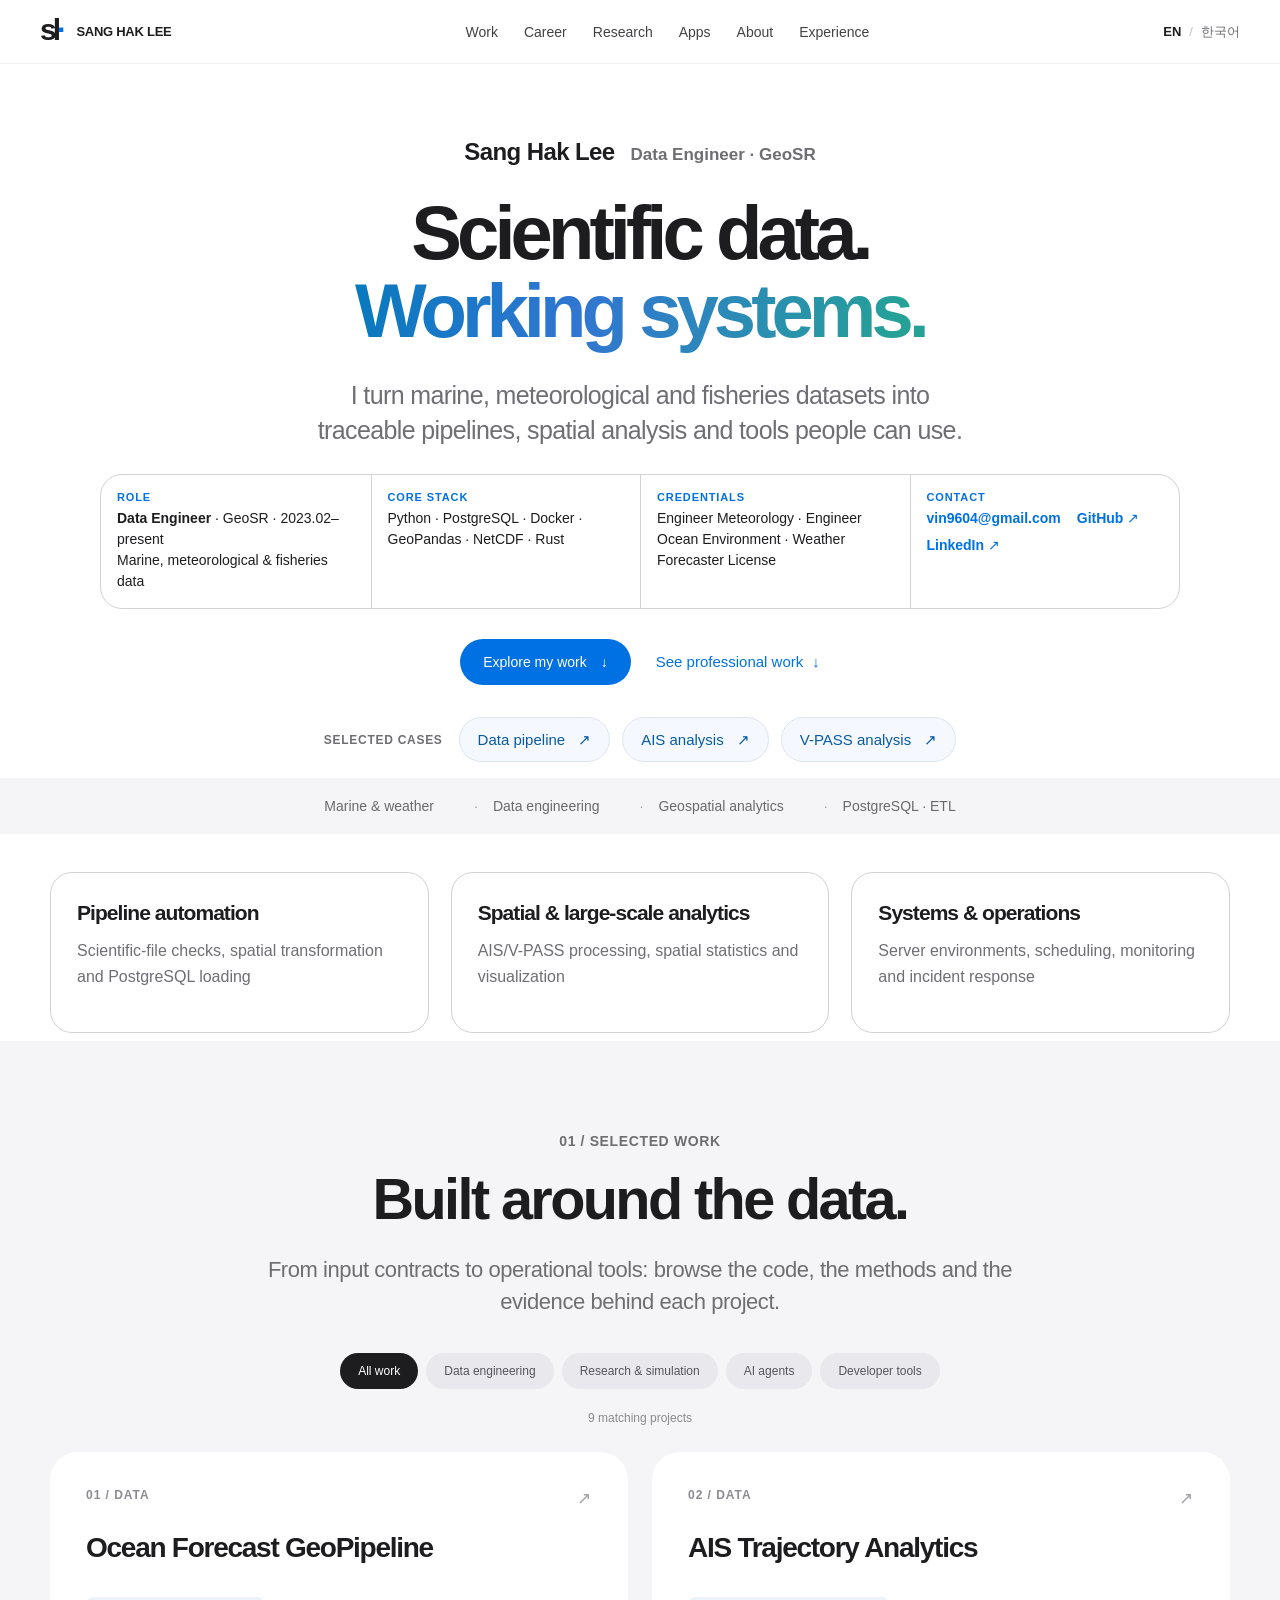
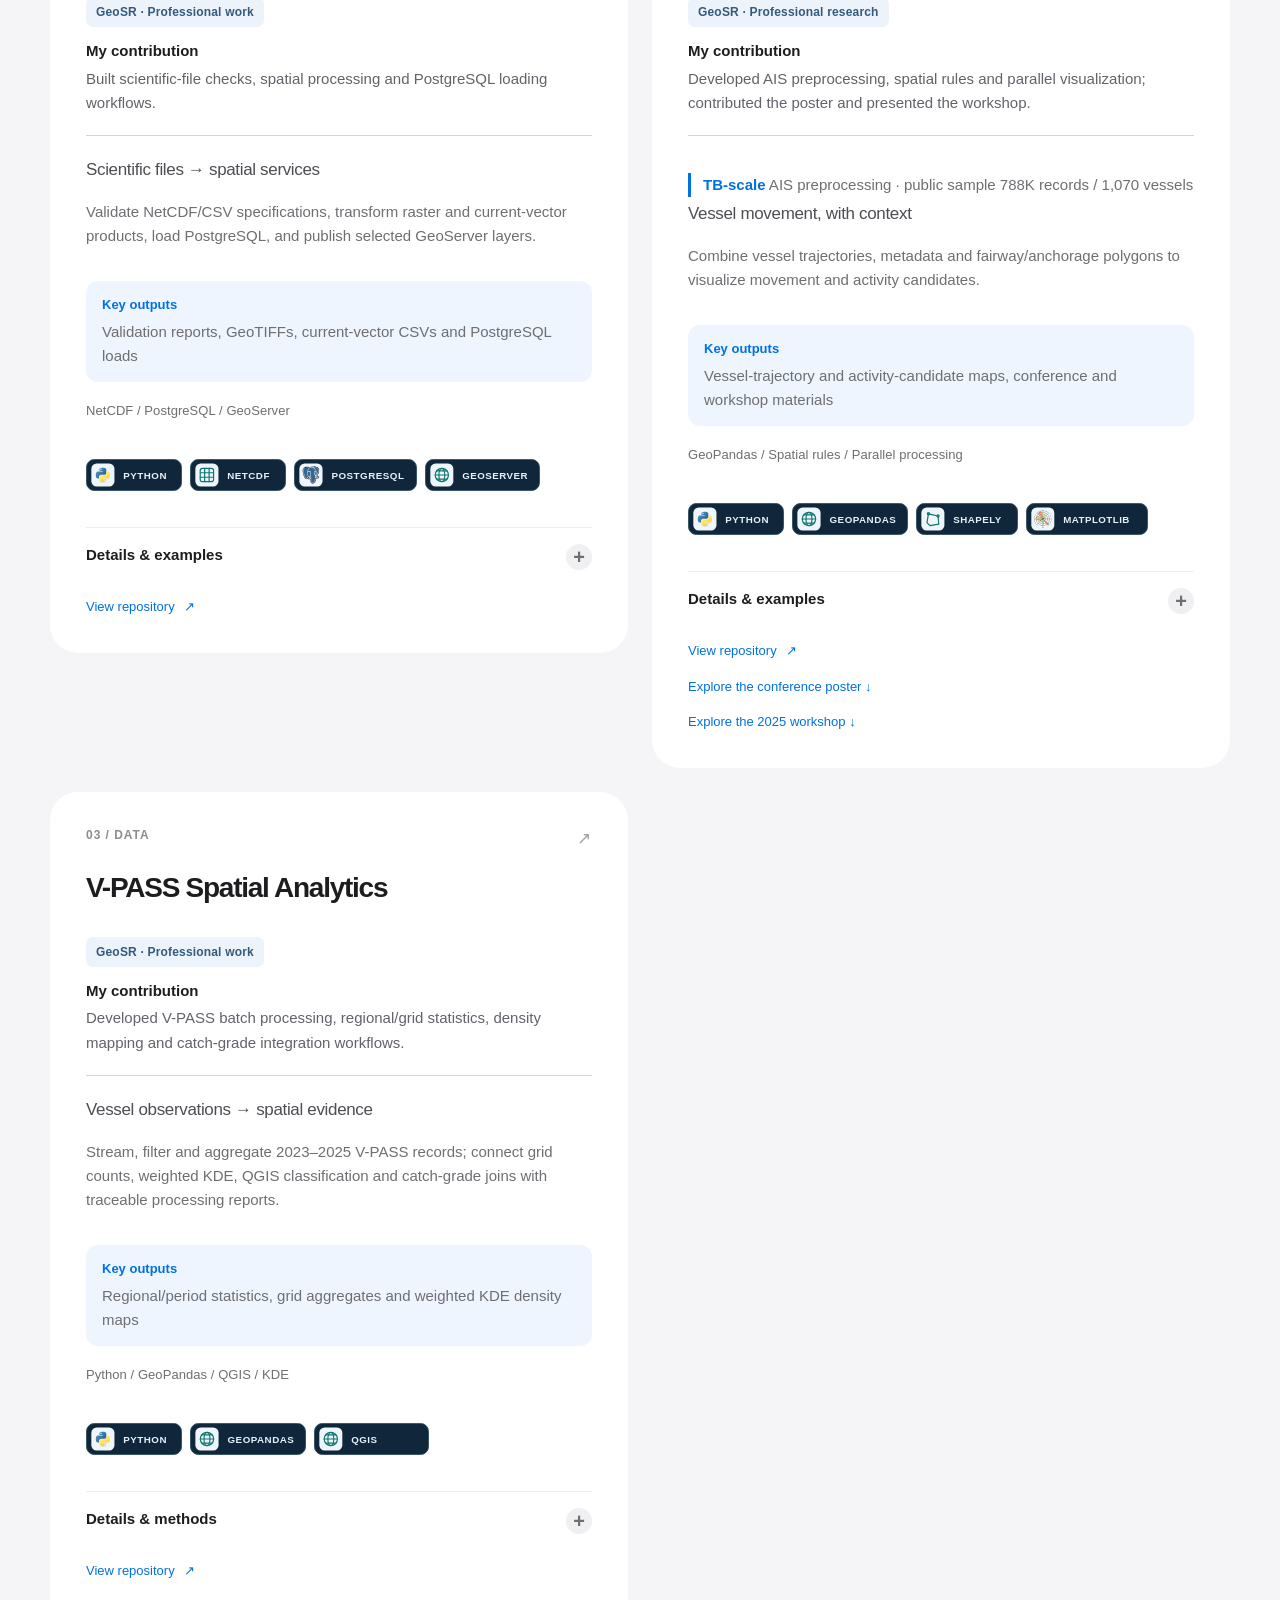
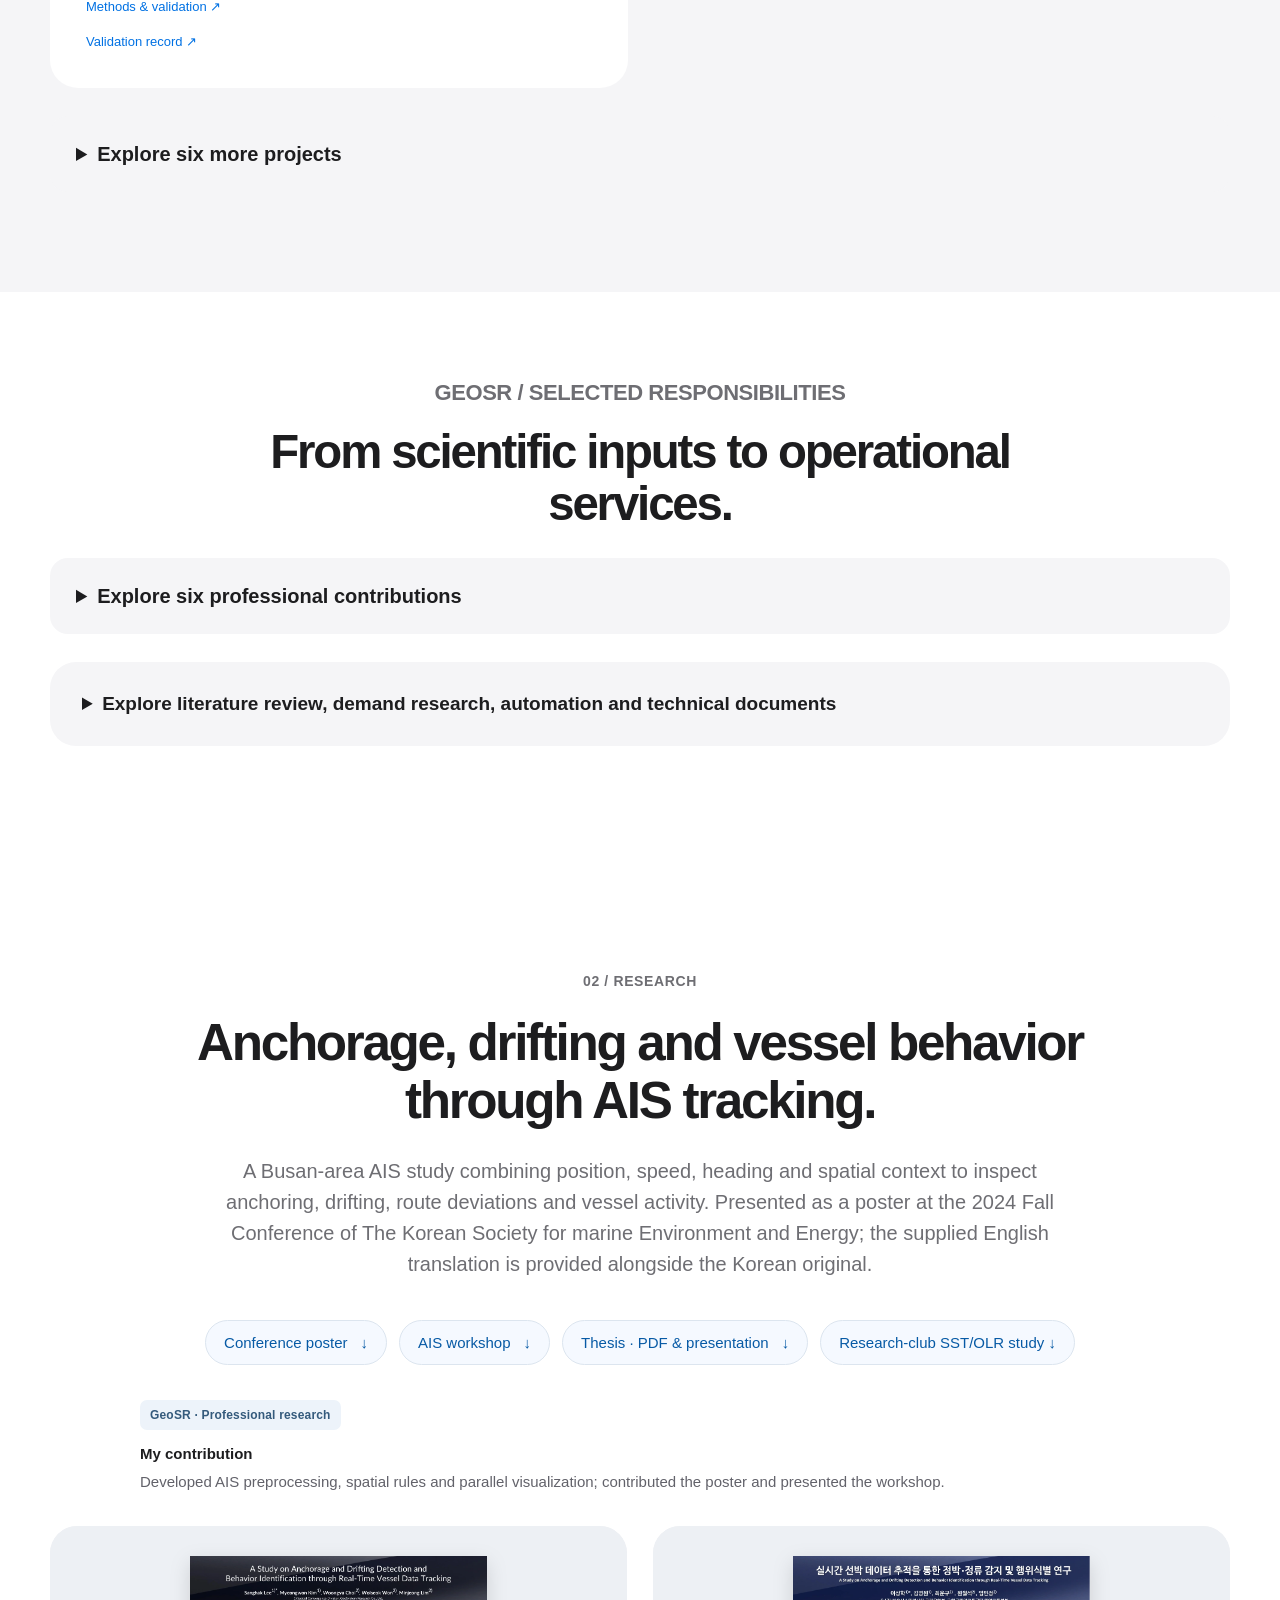
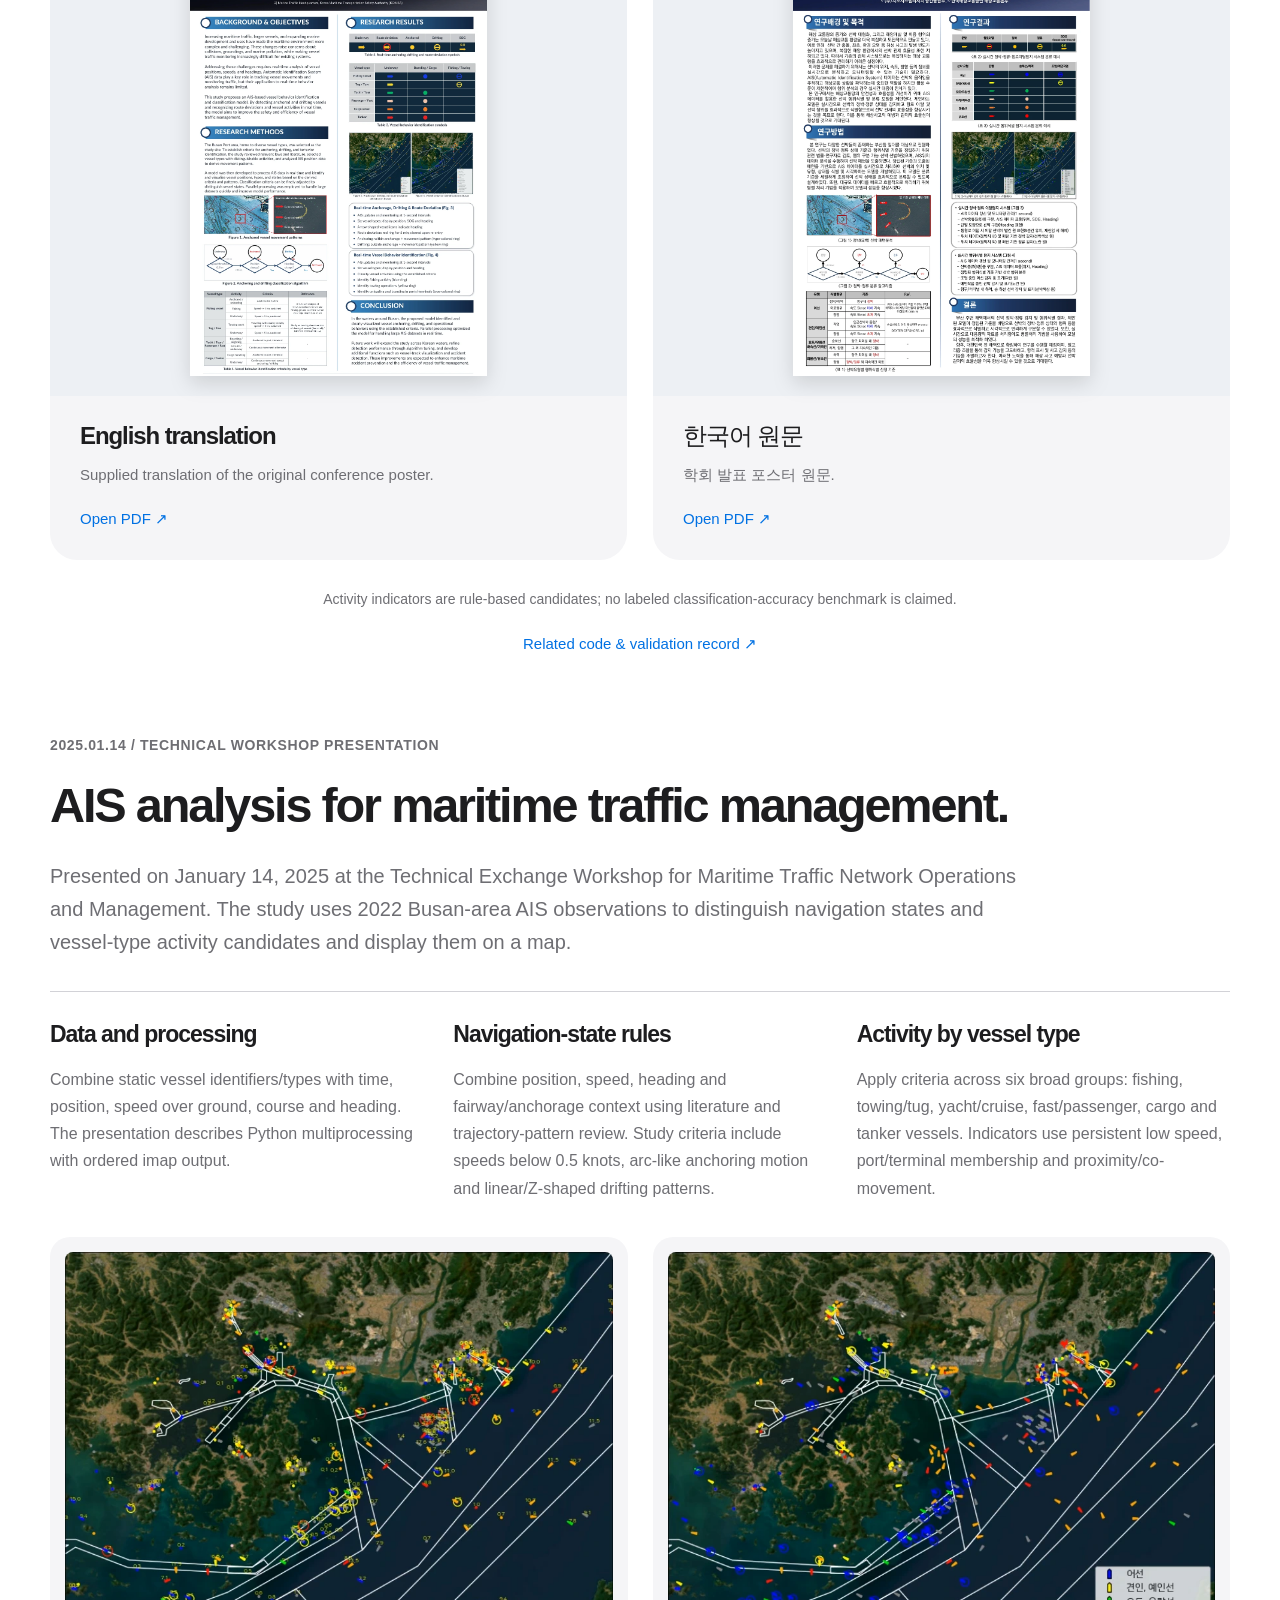
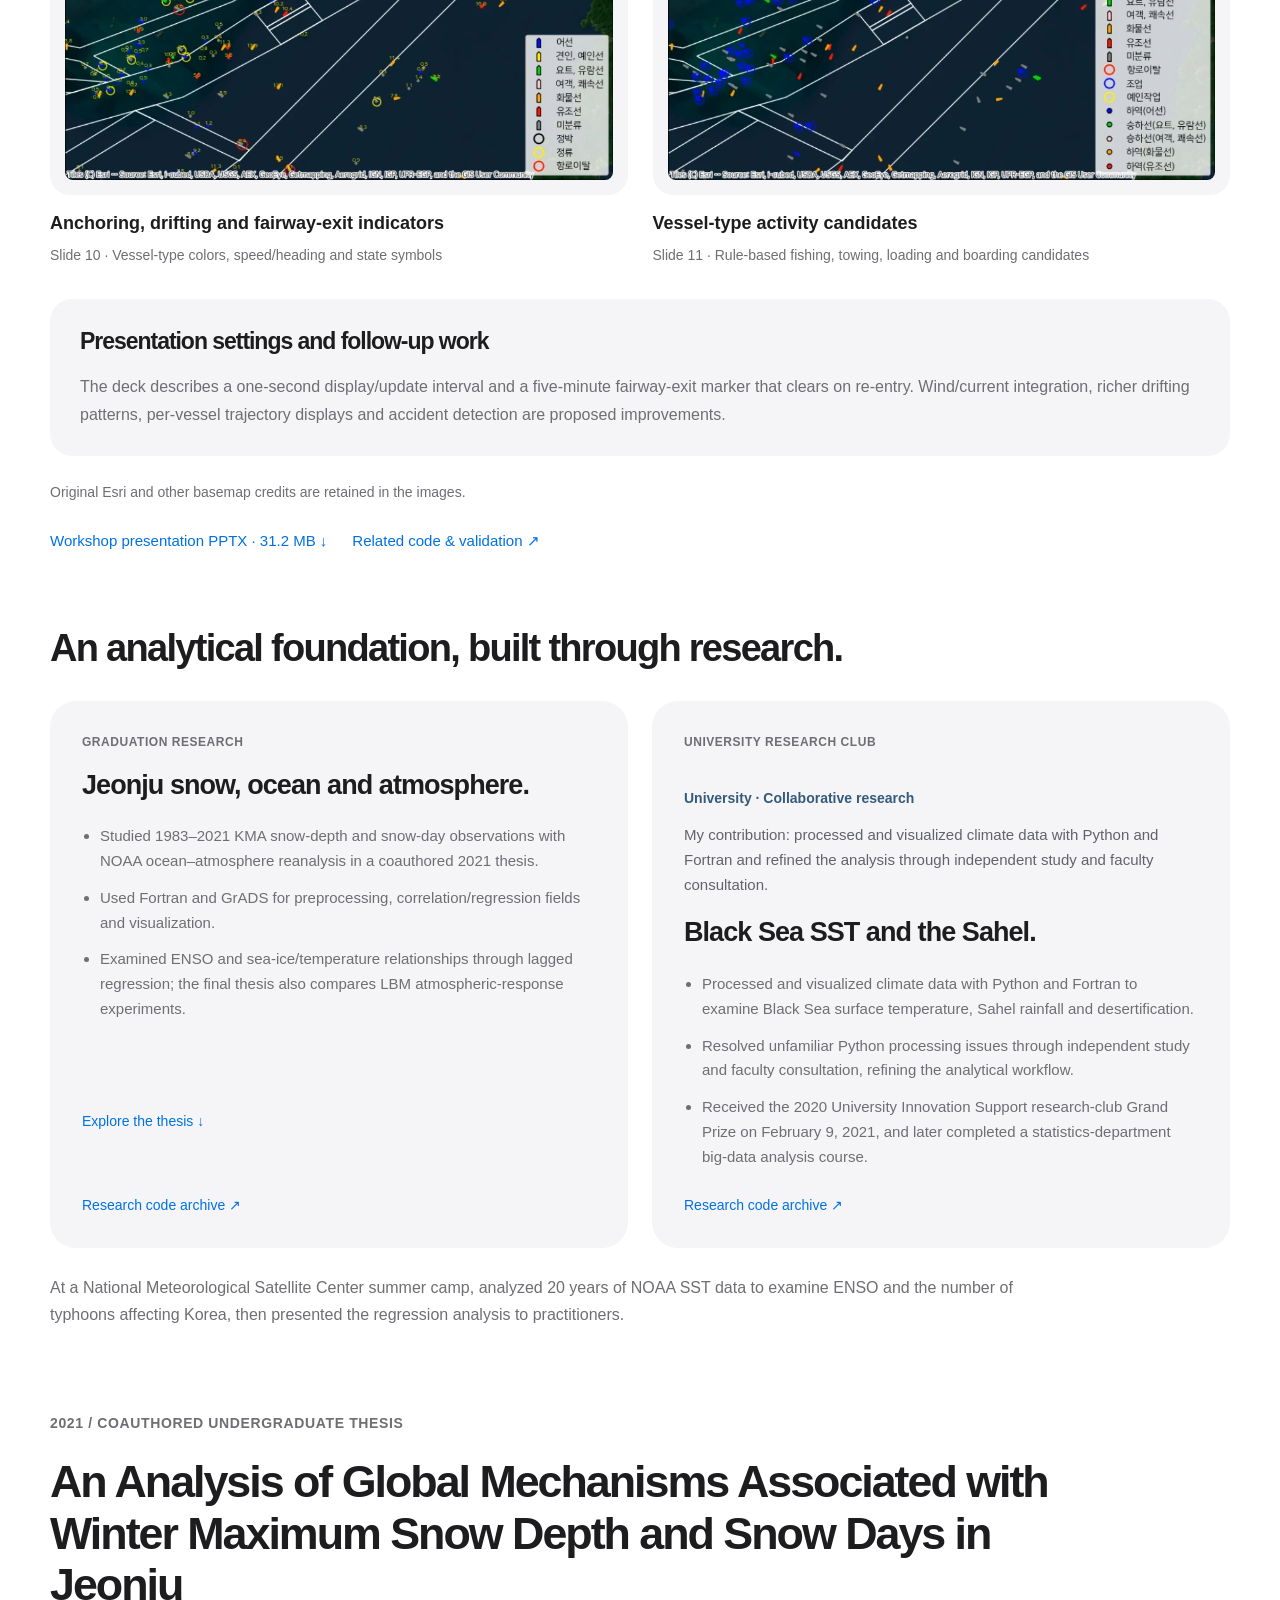
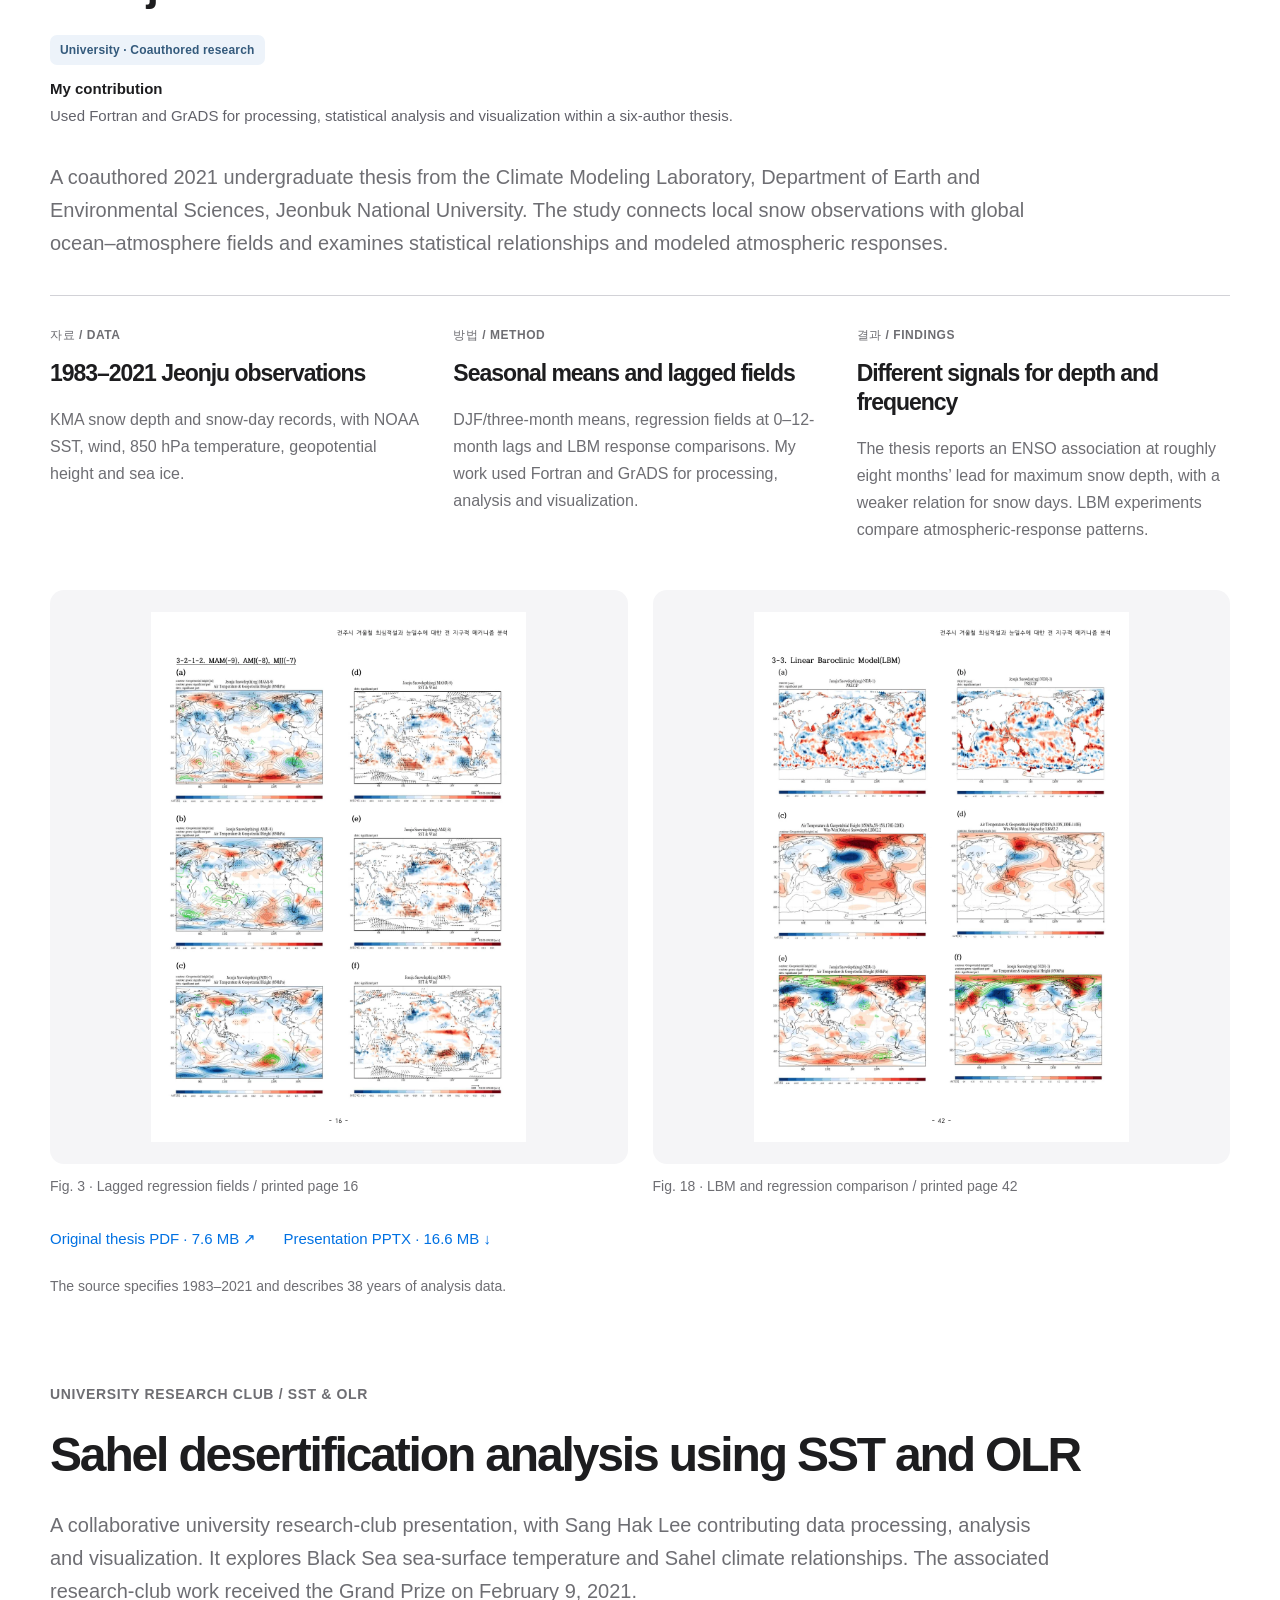
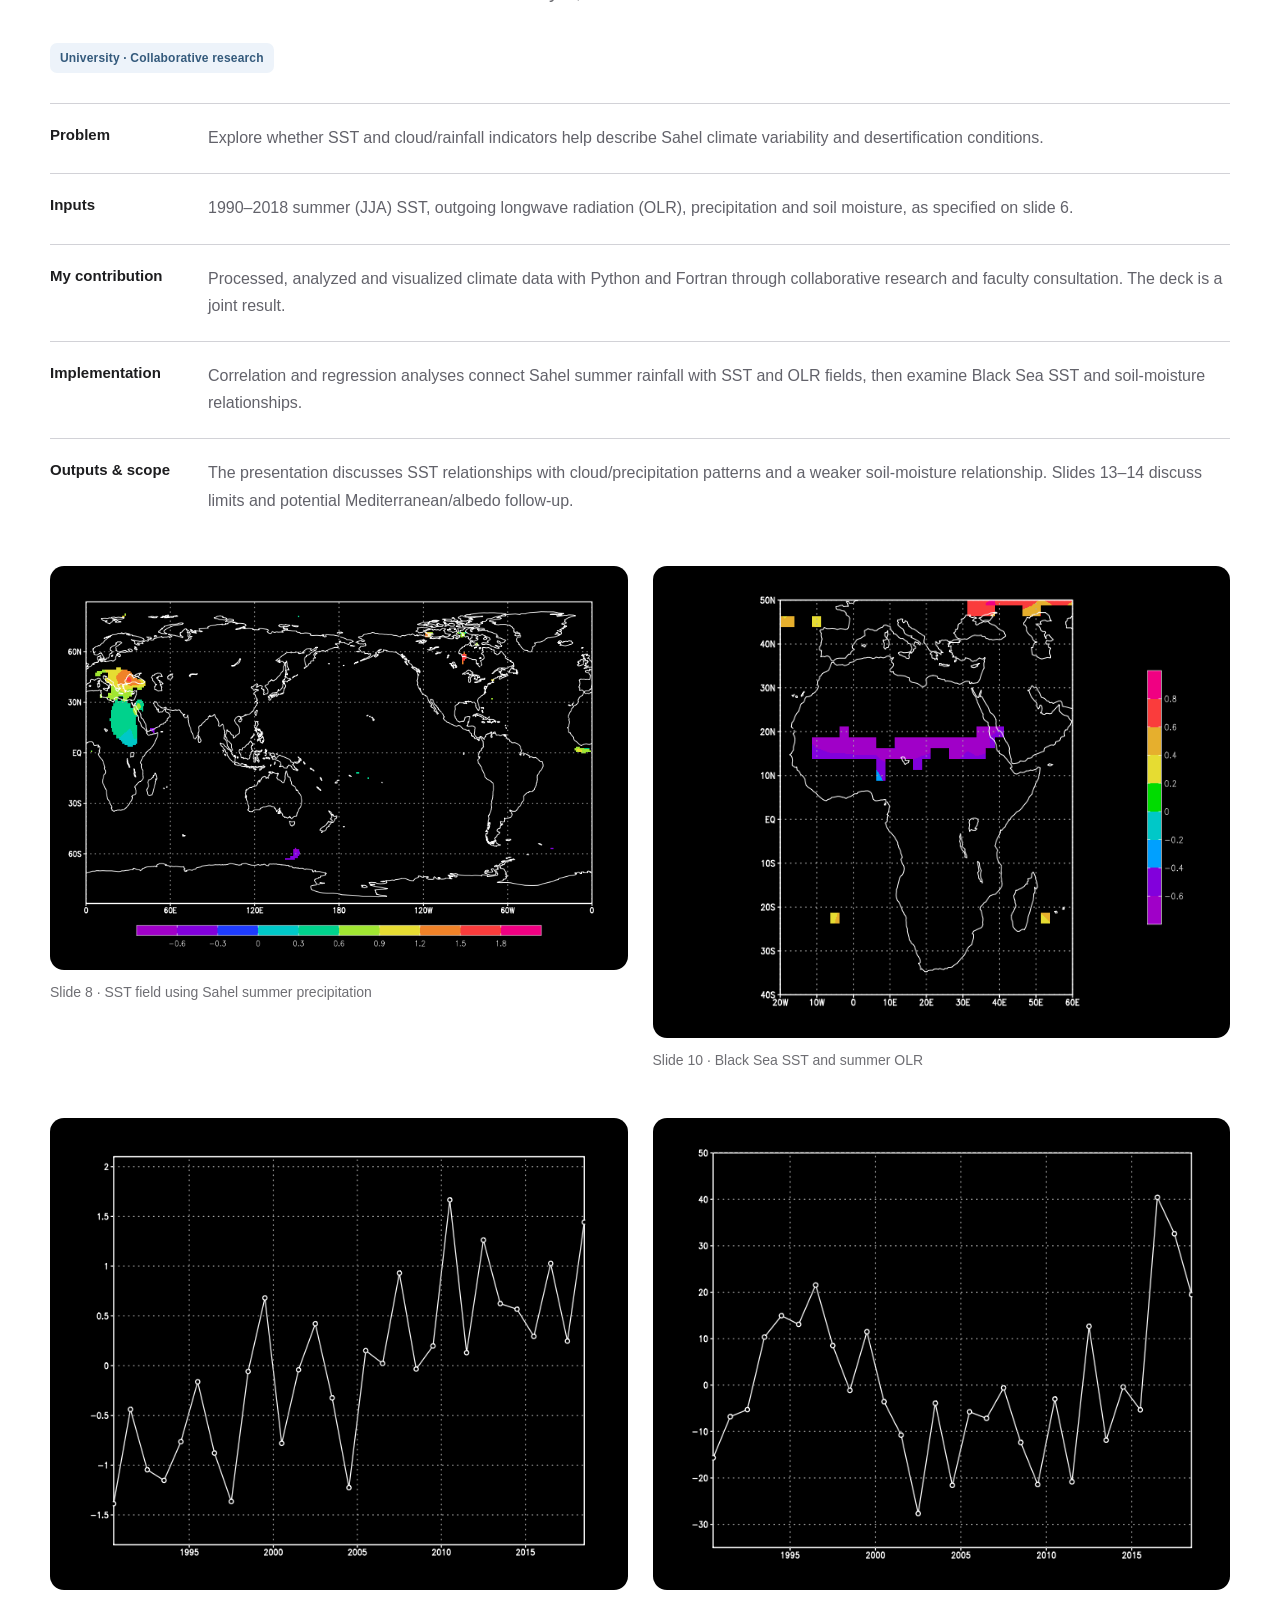
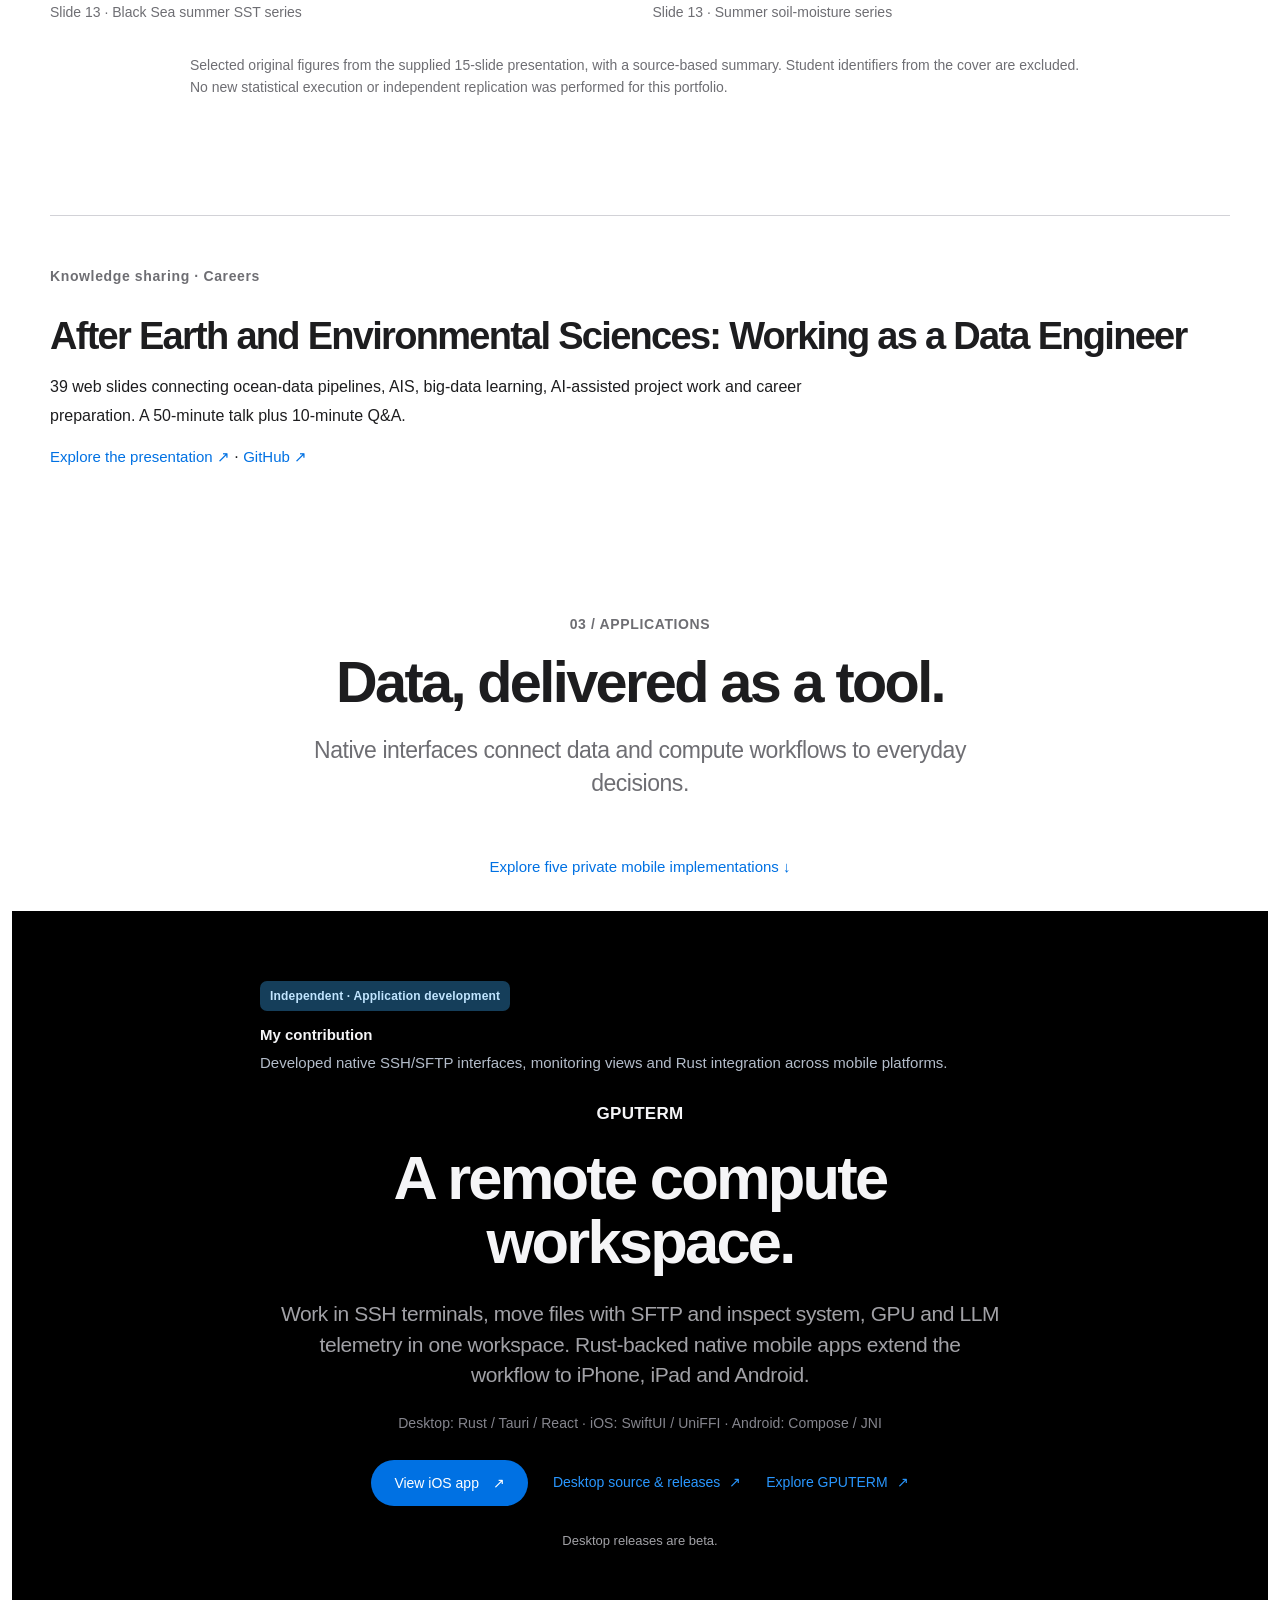
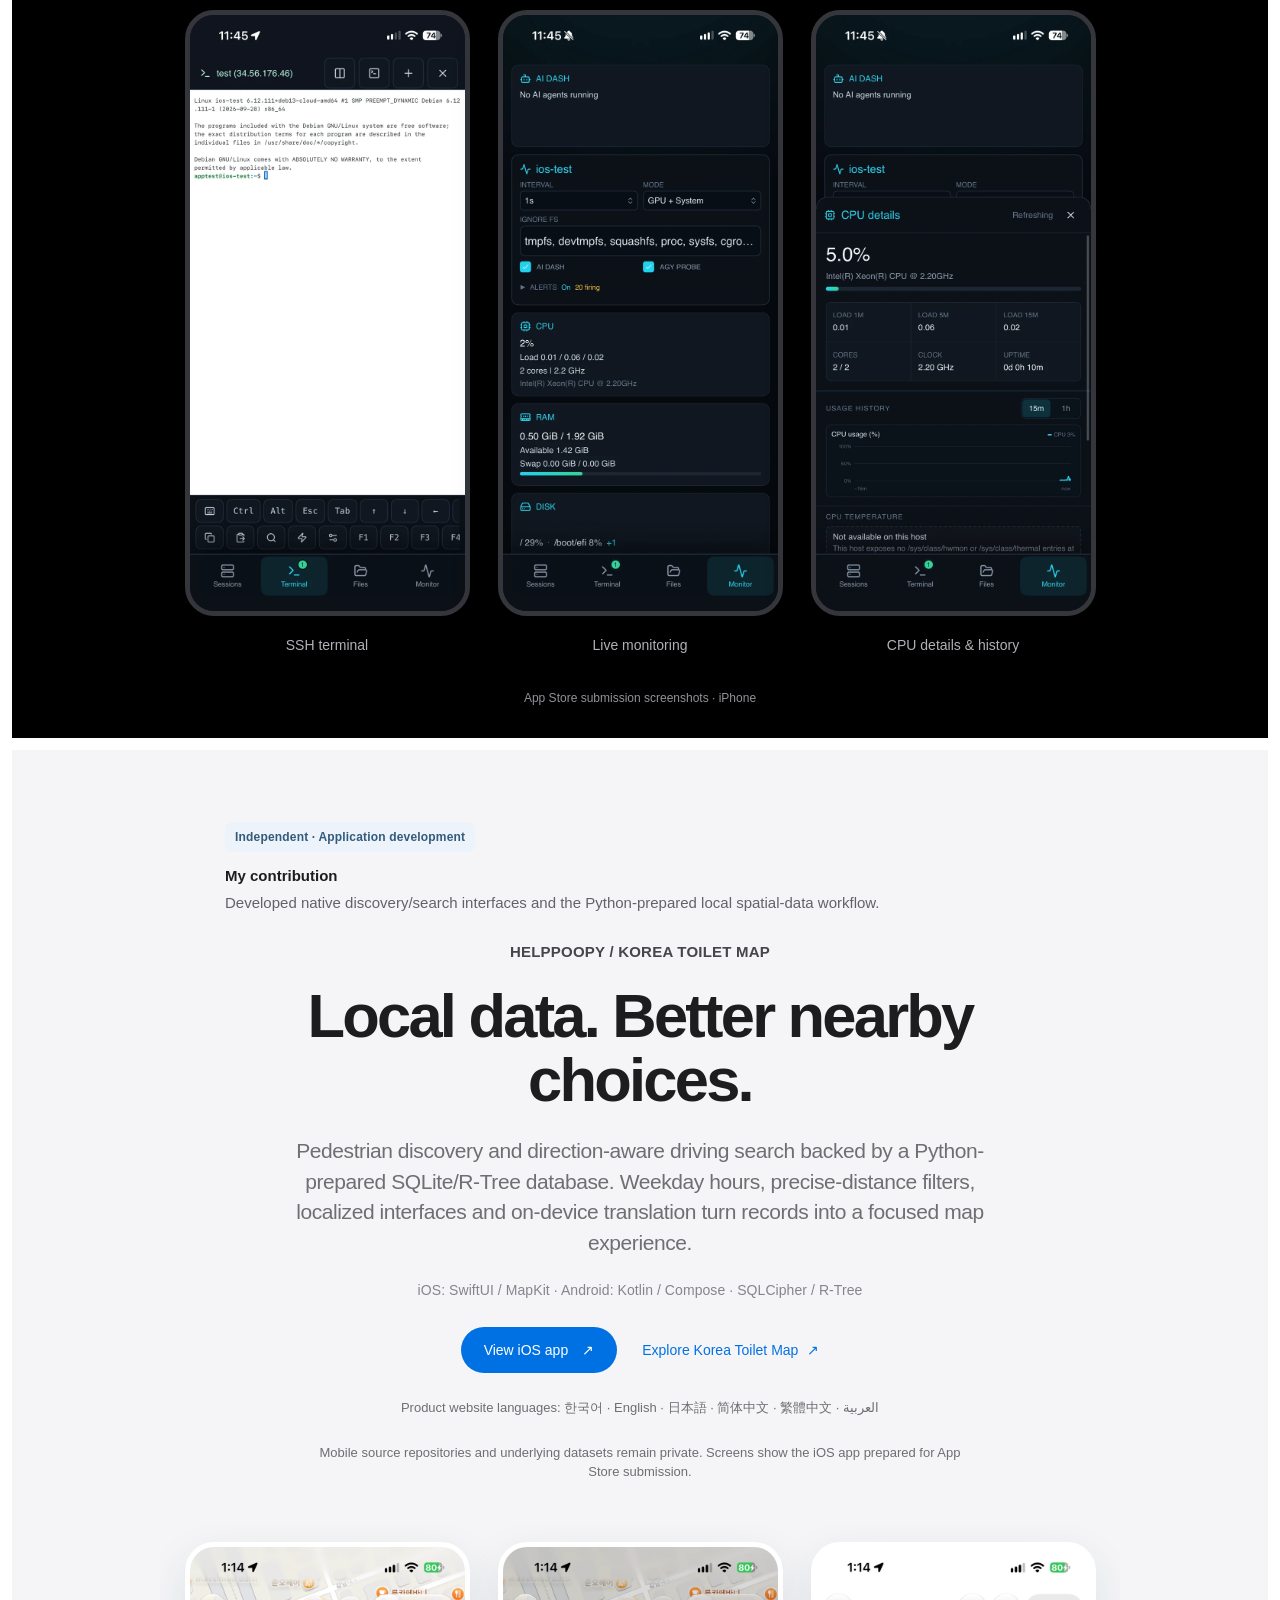
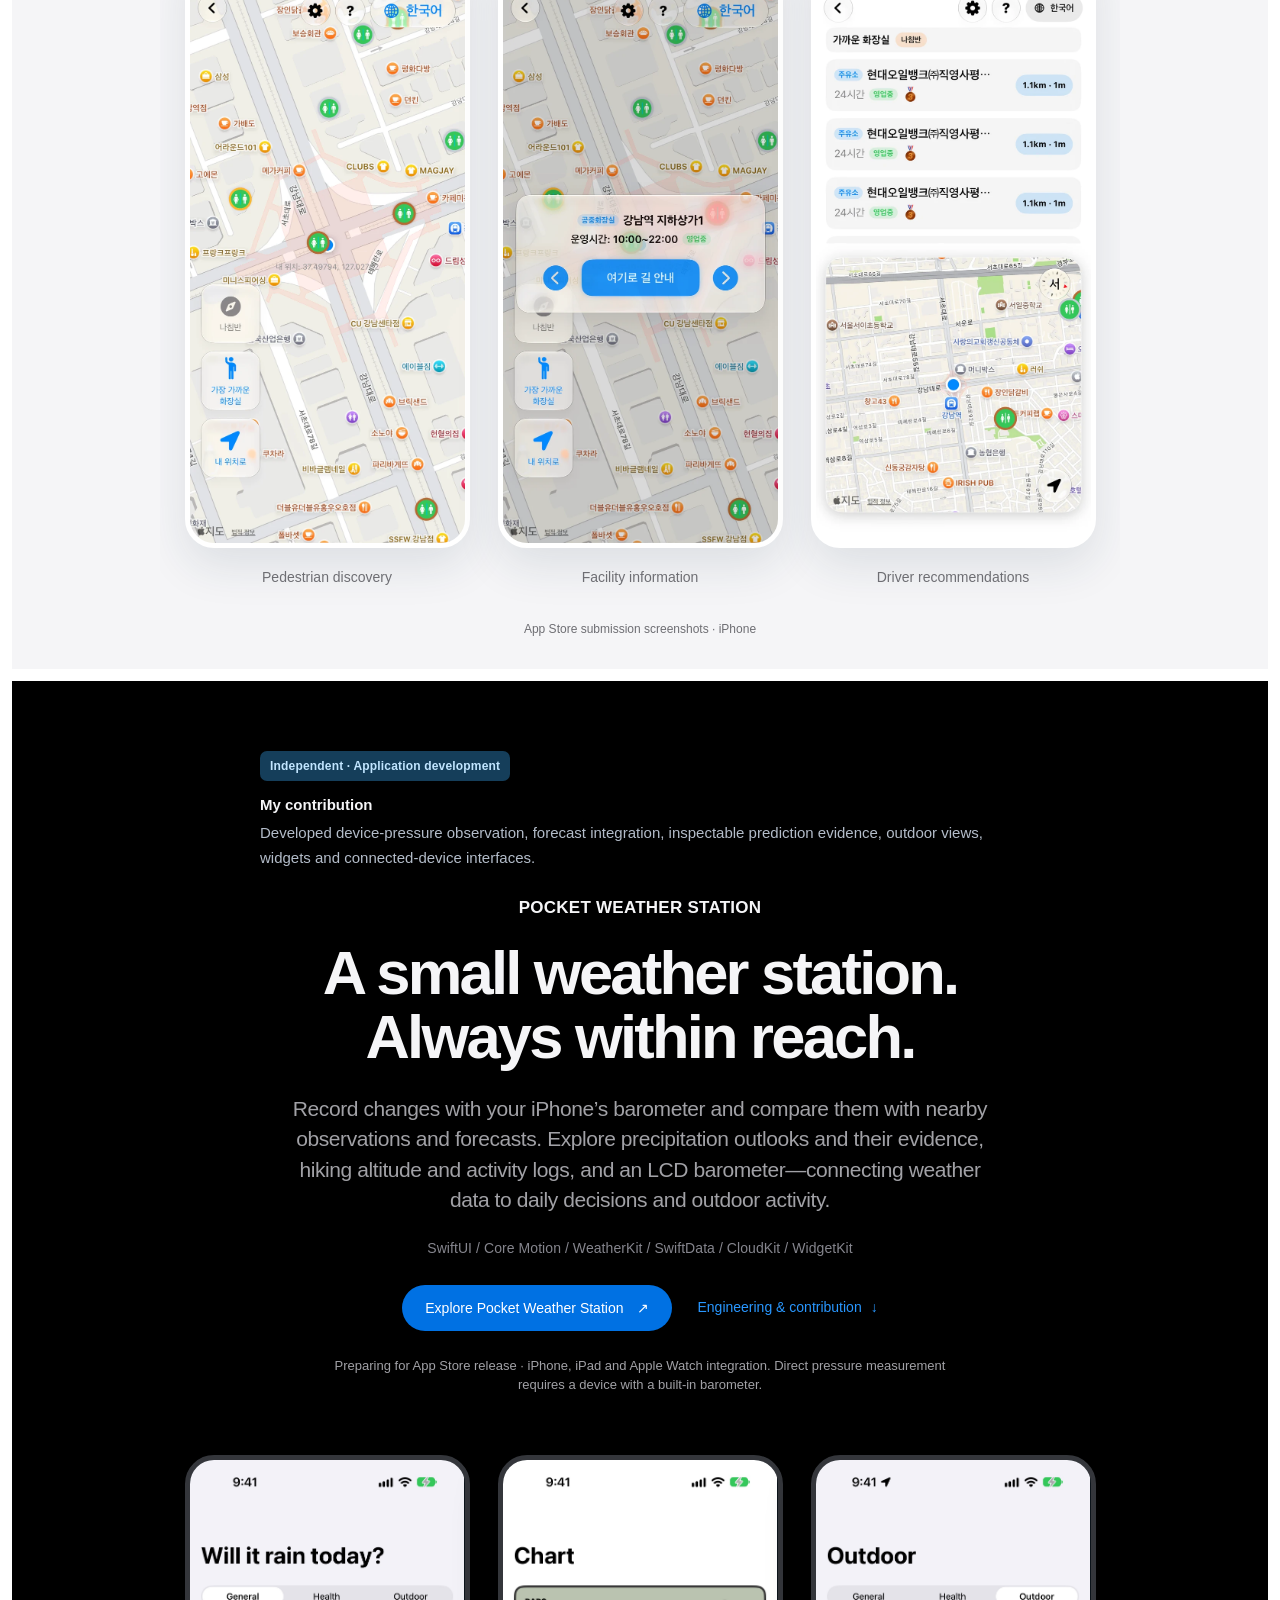
==== commit a4db0111: "fix(portfolio): add contact email, drop duplicate hero handle, restyle AIS metric Co-Authored-By: Cl" ====
--- a/index.html
+++ b/index.html
@@ -1,7 +1,7 @@
 <!doctype html>
-<html lang="en"><head><meta charset="utf-8"><meta name="viewport" content="width=device-width, initial-scale=1"><meta name="color-scheme" content="light"><title>Sang Hak Lee — Data Engineer & Scientific Analytics</title><meta name="description" content="Marine and meteorological data engineering, geospatial analytics, scientific workflows, AI agents and native apps by Sang Hak Lee."><link rel="canonical" href="https://fortranmentis.github.io/"><link rel="alternate" hreflang="en" href="https://fortranmentis.github.io/"><link rel="alternate" hreflang="ko" href="https://fortranmentis.github.io/ko/"><link rel="alternate" hreflang="x-default" href="https://fortranmentis.github.io/"><meta property="og:type" content="website"><meta property="og:title" content="Sang Hak Lee — Data Engineer & Scientific Analytics"><meta property="og:description" content="Marine and meteorological data engineering, geospatial analytics, scientific workflows, AI agents and native apps by Sang Hak Lee."><meta property="og:url" content="https://fortranmentis.github.io/"><meta property="og:image" content="https://fortranmentis.github.io/assets/social.png?v=20261027-2"><meta name="twitter:card" content="summary_large_image"><link rel="icon" href="assets/favicon.svg" type="image/svg+xml"><link rel="stylesheet" href="style.css?v=20261112-5"><script src="script.js?v=20261112-5" defer></script></head>
+<html lang="en"><head><meta charset="utf-8"><meta name="viewport" content="width=device-width, initial-scale=1"><meta name="color-scheme" content="light"><title>Sang Hak Lee — Data Engineer & Scientific Analytics</title><meta name="description" content="Marine and meteorological data engineering, geospatial analytics, scientific workflows, AI agents and native apps by Sang Hak Lee."><link rel="canonical" href="https://fortranmentis.github.io/"><link rel="alternate" hreflang="en" href="https://fortranmentis.github.io/"><link rel="alternate" hreflang="ko" href="https://fortranmentis.github.io/ko/"><link rel="alternate" hreflang="x-default" href="https://fortranmentis.github.io/"><meta property="og:type" content="website"><meta property="og:title" content="Sang Hak Lee — Data Engineer & Scientific Analytics"><meta property="og:description" content="Marine and meteorological data engineering, geospatial analytics, scientific workflows, AI agents and native apps by Sang Hak Lee."><meta property="og:url" content="https://fortranmentis.github.io/"><meta property="og:image" content="https://fortranmentis.github.io/assets/social.png?v=20261027-2"><meta name="twitter:card" content="summary_large_image"><link rel="icon" href="assets/favicon.svg" type="image/svg+xml"><link rel="stylesheet" href="style.css?v=20261112-7"><script src="script.js?v=20261112-5" defer></script></head>
 <body><a class="skip" href="#main">Skip to content</a><header class="header"><a class="wordmark" href="./" aria-label="Sang Hak Lee — Home"><span class="monogram" aria-hidden="true">sl<span>·</span></span><span>SANG HAK LEE<small>DATA & SCIENTIFIC SYSTEMS</small></span></a><nav aria-label="Main navigation"><a href="#work">Work</a><a href="#career">Career</a><a href="#research">Research</a><a href="#apps">Apps</a><a href="#about">About</a><a href="#experience">Experience</a></nav><div class="language" aria-label="Language"><a href="index.html" lang="en" aria-current="page">EN</a><span>/</span><a href="ko/index.html" lang="ko">한국어</a></div></header>
-<main id="main"><section class="hero wrap" aria-labelledby="hero-title"><div class="hero-copy"><p class="hero-identity"><strong>Sang Hak Lee</strong><span>Data Engineer · GeoSR</span></p><h1 id="hero-title">Scientific data.<br><em>Working systems.</em></h1><p class="intro">I turn marine, meteorological and fisheries datasets into traceable pipelines, spatial analysis and tools people can use.</p><section class="summary-band hero-summary" aria-label="Summary"><dl class="summary-grid"><div><dt>Role</dt><dd><strong>Data Engineer</strong> · GeoSR · 2023.02–present<br>Marine, meteorological &amp; fisheries data</dd></div><div><dt>Core stack</dt><dd>Python · PostgreSQL · Docker · GeoPandas · NetCDF · Rust</dd></div><div><dt>Credentials</dt><dd>Engineer Meteorology · Engineer Ocean Environment · Weather Forecaster License</dd></div><div><dt>Contact</dt><dd class="summary-links"><a href="https://github.com/fortranmentis">GitHub ↗</a><a href="https://www.linkedin.com/in/sang-hak-lee-ba11a5447/">LinkedIn ↗</a></dd></div></dl></section><div class="actions"><a class="button primary" href="#work">Explore my work <span aria-hidden="true">↓</span></a><a class="text-link" href="#career">See professional work <span aria-hidden="true">↓</span></a></div><nav class="hero-cases" aria-label="Featured cases"><span>SELECTED CASES</span><a href="#pipeline">Data pipeline <span aria-hidden="true">↗</span></a><a href="#ais-workshop">AIS analysis <span aria-hidden="true">↗</span></a><a href="#vpass-spatial-analytics">V-PASS analysis <span aria-hidden="true">↗</span></a></nav><p class="hero-name">GITHUB / FORTRANMENTIS</p></div><div class="system" role="img" aria-label="Conceptual path from scientific inputs through validation and spatial context to usable tools"><div class="system-top"><span>FROM DATA TO DECISION</span><span aria-hidden="true">[ 01 — 04 ]</span></div><svg class="system-path" viewBox="0 0 480 440" preserveAspectRatio="none" aria-hidden="true"><defs><pattern id="g" width="28" height="28" patternUnits="userSpaceOnUse"><path d="M28 0H0V28" fill="none" stroke="#35555c" stroke-width=".6"/></pattern></defs><rect width="480" height="440" fill="url(#g)"/><path d="M70 100C320 30 50 335 290 305S430 250 440 390" fill="none" stroke="#487171" stroke-width="1"/><path d="M110 105L338 180 145 275 350 355" fill="none" stroke="#7fe0c8" stroke-width="2" stroke-dasharray="5 7"/></svg><div class="node n0"><span class="node-icon" aria-hidden="true">▤</span><span>Scientific inputs</span><small>NetCDF · CSV</small></div><div class="node n1"><span class="node-icon" aria-hidden="true">⌁</span><span>Validate & transform</span><small>Python · Fortran</small></div><div class="node n2"><span class="node-icon" aria-hidden="true">⊕</span><span>Spatial context</span><small>Grid · Vector</small></div><div class="node n3"><span class="node-icon" aria-hidden="true">↗</span><span>Usable tools</span><small>API · Apps</small></div><p class="system-caption">Explicit inputs. Inspectable decisions. Useful outputs.</p></div></section>
+<main id="main"><section class="hero wrap" aria-labelledby="hero-title"><div class="hero-copy"><p class="hero-identity"><strong>Sang Hak Lee</strong><span>Data Engineer · GeoSR</span></p><h1 id="hero-title">Scientific data.<br><em>Working systems.</em></h1><p class="intro">I turn marine, meteorological and fisheries datasets into traceable pipelines, spatial analysis and tools people can use.</p><section class="summary-band hero-summary" aria-label="Summary"><dl class="summary-grid"><div><dt>Role</dt><dd><strong>Data Engineer</strong> · GeoSR · 2023.02–present<br>Marine, meteorological &amp; fisheries data</dd></div><div><dt>Core stack</dt><dd>Python · PostgreSQL · Docker · GeoPandas · NetCDF · Rust</dd></div><div><dt>Credentials</dt><dd>Engineer Meteorology · Engineer Ocean Environment · Weather Forecaster License</dd></div><div><dt>Contact</dt><dd class="summary-links"><a href="mailto:vin9604@gmail.com">vin9604@gmail.com</a><a href="https://github.com/fortranmentis">GitHub ↗</a><a href="https://www.linkedin.com/in/sang-hak-lee-ba11a5447/">LinkedIn ↗</a></dd></div></dl></section><div class="actions"><a class="button primary" href="#work">Explore my work <span aria-hidden="true">↓</span></a><a class="text-link" href="#career">See professional work <span aria-hidden="true">↓</span></a></div><nav class="hero-cases" aria-label="Featured cases"><span>SELECTED CASES</span><a href="#pipeline">Data pipeline <span aria-hidden="true">↗</span></a><a href="#ais-workshop">AIS analysis <span aria-hidden="true">↗</span></a><a href="#vpass-spatial-analytics">V-PASS analysis <span aria-hidden="true">↗</span></a></nav></div><div class="system" role="img" aria-label="Conceptual path from scientific inputs through validation and spatial context to usable tools"><div class="system-top"><span>FROM DATA TO DECISION</span><span aria-hidden="true">[ 01 — 04 ]</span></div><svg class="system-path" viewBox="0 0 480 440" preserveAspectRatio="none" aria-hidden="true"><defs><pattern id="g" width="28" height="28" patternUnits="userSpaceOnUse"><path d="M28 0H0V28" fill="none" stroke="#35555c" stroke-width=".6"/></pattern></defs><rect width="480" height="440" fill="url(#g)"/><path d="M70 100C320 30 50 335 290 305S430 250 440 390" fill="none" stroke="#487171" stroke-width="1"/><path d="M110 105L338 180 145 275 350 355" fill="none" stroke="#7fe0c8" stroke-width="2" stroke-dasharray="5 7"/></svg><div class="node n0"><span class="node-icon" aria-hidden="true">▤</span><span>Scientific inputs</span><small>NetCDF · CSV</small></div><div class="node n1"><span class="node-icon" aria-hidden="true">⌁</span><span>Validate & transform</span><small>Python · Fortran</small></div><div class="node n2"><span class="node-icon" aria-hidden="true">⊕</span><span>Spatial context</span><small>Grid · Vector</small></div><div class="node n3"><span class="node-icon" aria-hidden="true">↗</span><span>Usable tools</span><small>API · Apps</small></div><p class="system-caption">Explicit inputs. Inspectable decisions. Useful outputs.</p></div></section>
 <div class="focus-strip"><div class="wrap"><span>Marine & weather</span><span>Data engineering</span><span>Geospatial analytics</span><span>PostgreSQL · ETL</span></div></div><section class="capability-section wrap" aria-label="Core capabilities"><div class="capability-grid"><article><h3>Pipeline automation</h3><p>Scientific-file checks, spatial transformation and PostgreSQL loading</p></article><article><h3>Spatial & large-scale analytics</h3><p>AIS/V-PASS processing, spatial statistics and visualization</p></article><article><h3>Systems & operations</h3><p>Server environments, scheduling, monitoring and incident response</p></article></div></section><section id="work" class="work-section" aria-labelledby="work-title"><div class="wrap"><div class="section-heading"><div><p class="eyebrow">01 / SELECTED WORK</p><h2 id="work-title">Built around the data.</h2></div><p>From input contracts to operational tools: browse the code, the methods and the evidence behind each project.</p></div><div class="filters" role="group" aria-label="Project filters" hidden><button type="button" data-filter="all" aria-pressed="true">All work</button><button type="button" data-filter="data" aria-pressed="false">Data engineering</button><button type="button" data-filter="research" aria-pressed="false">Research & simulation</button><button type="button" data-filter="ai" aria-pressed="false">AI agents</button><button type="button" data-filter="tools" aria-pressed="false">Developer tools</button></div><p class="result-count" aria-live="polite" data-count-label="matching projects"></p><div class="project-grid"><article id="pipeline" class="project" data-category="data"><div class="project-meta"><span>01 / DATA</span><span aria-hidden="true">↗</span></div><h3><a href="https://github.com/fortranmentis/ocean-forecast-geopipeline">Ocean Forecast GeoPipeline</a></h3><div class="project-attribution"><span class="context-label">GeoSR · Professional work</span><p class="contribution"><strong>My contribution</strong> Built scientific-file checks, spatial processing and PostgreSQL loading workflows.</p></div><p class="project-headline">Scientific files → spatial services</p><p>Validate NetCDF/CSV specifications, transform raster and current-vector products, load PostgreSQL, and publish selected GeoServer layers.</p><p class="project-output"><strong>Key outputs</strong><span>Validation reports, GeoTIFFs, current-vector CSVs and PostgreSQL loads</span></p><p class="stack">NetCDF / PostgreSQL / GeoServer</p><div class="tech-badges" aria-label="Technology stack"><img src="assets/badges/python.svg" alt="Python" height="36" loading="lazy"><img src="assets/badges/netcdf.svg" alt="NetCDF" height="36" loading="lazy"><img src="assets/badges/postgresql.svg" alt="PostgreSQL" height="36" loading="lazy"><img src="assets/badges/geoserver.svg" alt="GeoServer" height="36" loading="lazy"></div><details class="project-detail"><summary>Details & examples</summary><p class="case-context">2025.06–2026.04 · Extended project period</p><div class="project-detail-body"><dl><div><dt>Problem</dt><dd>Recurring scientific products need explicit acceptance rules and traceable processing.</dd></div><div><dt>Inputs</dt><dd>Delivered NetCDF/CSV files and operator-supplied specifications.</dd></div><div><dt>My role</dt><dd>Built scientific-file checks, spatial processing and PostgreSQL loading workflows.</dd></div><div><dt>Processing & operations</dt><dd>Compare fields and dimensions, regrid/reproject rasters, derive speed and direction from U/V, and coordinate database updates.</dd></div><div><dt>Outputs & evidence</dt><dd>Field-level acceptance reports, GeoTIFFs, current-vector CSVs and selected GeoServer layers.</dd></div></dl></div></details><a class="text-link" href="https://github.com/fortranmentis/ocean-forecast-geopipeline">View repository <span aria-hidden="true">↗</span></a></article><article class="project" data-category="data"><div class="project-meta"><span>02 / DATA</span><span aria-hidden="true">↗</span></div><h3><a href="https://github.com/fortranmentis/Busan-AIS-ship-behavior-analysis">AIS Trajectory Analytics</a></h3><div class="project-attribution"><span class="context-label">GeoSR · Professional research</span><p class="contribution"><strong>My contribution</strong> Developed AIS preprocessing, spatial rules and parallel visualization; contributed the poster and presented the workshop.</p></div><p class="project-metric"><strong>TB-scale</strong> AIS preprocessing · public sample 788K records / 1,070 vessels</p><p class="project-headline">Vessel movement, with context</p><p>Combine vessel trajectories, metadata and fairway/anchorage polygons to visualize movement and activity candidates.</p><p class="project-output"><strong>Key outputs</strong><span>Vessel-trajectory and activity-candidate maps, conference and workshop materials</span></p><p class="stack">GeoPandas / Spatial rules / Parallel processing</p><div class="tech-badges" aria-label="Technology stack"><img src="assets/badges/python.svg" alt="Python" height="36" loading="lazy"><img src="assets/badges/geopandas.svg" alt="GeoPandas" height="36" loading="lazy"><img src="assets/badges/shapely.svg" alt="Shapely" height="36" loading="lazy"><img src="assets/badges/matplotlib.svg" alt="Matplotlib" height="36" loading="lazy"></div><details class="project-detail"><summary>Details & examples</summary><div class="project-detail-body"><dl><div><dt>Problem</dt><dd>Vessel movement needs spatial and temporal context to make activity candidates inspectable.</dd></div><div><dt>Inputs</dt><dd>Historical Busan AIS observations, vessel metadata and fairway/anchorage polygons.</dd></div><div><dt>My role</dt><dd>Developed AIS preprocessing, spatial rules and parallel visualization; contributed the poster and presented the workshop.</dd></div><div><dt>Processing & operations</dt><dd>Combine speed, heading, displacement and spatial membership; align time slices and render movement/activity indicators.</dd></div><div><dt>Outputs & evidence</dt><dd>Map-based time-lapse views and rule-based anchoring, drifting and activity candidates.</dd></div></dl><figure class="project-example"><a href="https://github.com/fortranmentis/Busan-AIS-ship-behavior-analysis#demo" target="_blank" rel="noopener"><img src="assets/research/ais-workshop-navigation.webp" alt="Busan AIS movement and anchoring indicators" width="862" height="832" loading="lazy"></a><figcaption>2025 workshop slide 10 · Original basemap credits retained</figcaption></figure><p class="project-boundary"><strong>Scope</strong> Rule-based activity candidates require independent confirmation.</p></div></details><a class="text-link" href="https://github.com/fortranmentis/Busan-AIS-ship-behavior-analysis">View repository <span aria-hidden="true">↗</span></a><a class="text-link poster-project-link" href="#research">Explore the conference poster ↓</a><a class="text-link poster-project-link" href="#ais-workshop">Explore the 2025 workshop ↓</a></article><article id="vpass-spatial-analytics" class="project" data-category="data"><div class="project-meta"><span>03 / DATA</span><span aria-hidden="true">↗</span></div><h3><a href="https://github.com/fortranmentis/vpass-spatial-analytic">V-PASS Spatial Analytics</a></h3><div class="project-attribution"><span class="context-label">GeoSR · Professional work</span><p class="contribution"><strong>My contribution</strong> Developed V-PASS batch processing, regional/grid statistics, density mapping and catch-grade integration workflows.</p></div><p class="project-headline">Vessel observations → spatial evidence</p><p>Stream, filter and aggregate 2023–2025 V-PASS records; connect grid counts, weighted KDE, QGIS classification and catch-grade joins with traceable processing reports.</p><p class="project-output"><strong>Key outputs</strong><span>Regional/period statistics, grid aggregates and weighted KDE density maps</span></p><p class="stack">Python / GeoPandas / QGIS / KDE</p><div class="tech-badges" aria-label="Technology stack"><img src="assets/badges/python.svg" alt="Python" height="36" loading="lazy"><img src="assets/badges/geopandas.svg" alt="GeoPandas" height="36" loading="lazy"><img src="assets/badges/qgis.svg" alt="QGIS" height="36" loading="lazy"></div><details class="project-detail"><summary>Details & methods</summary><div class="project-detail-body"><dl><div><dt>Problem</dt><dd>Turn recurring vessel observations into interpretable fisheries-related spatial statistics with explicit counting and exclusion rules.</dd></div><div><dt>Inputs</dt><dd>Locally supplied 2023–2025 V-PASS records, vessel-ID lists, regional boundaries, reference grids and existing catch grades.</dd></div><div><dt>My role</dt><dd>Developed batch and spatial workflows for record preparation, time/region summaries, grid aggregation, density analysis and grade integration.</dd></div><div><dt>Processing &amp; operations</dt><dd>Stream annual merges; apply explicit speed/vessel-ID selection; compute monthly and consecutive seasonal counts; clip regional grids, sum supplied counts, run weighted Quartic KDE and apply scoped common-break QGIS styles.</dd></div><div><dt>Outputs &amp; evidence</dt><dd>Rejected-row audits, point-to-grid assignments, count reconciliation, styled spatial layers and catch-grade joins. The public repository supplies code, data contracts, methods and validation records.</dd></div></dl></div></details><a class="text-link" href="https://github.com/fortranmentis/vpass-spatial-analytic">View repository <span aria-hidden="true">↗</span></a><a class="text-link poster-project-link" href="https://github.com/fortranmentis/vpass-spatial-analytic/blob/main/docs/METHODOLOGY.md">Methods & validation ↗</a><a class="text-link poster-project-link" href="https://github.com/fortranmentis/vpass-spatial-analytic/blob/main/docs/VALIDATION.md">Validation record ↗</a></article></div><details class="additional-projects"><summary>Explore six more projects</summary><div class="project-grid"><article class="project" data-category="research"><div class="project-meta"><span>04 / RESEARCH</span><span aria-hidden="true">↗</span></div><h3><a href="https://github.com/fortranmentis/climate-variability-analysis_Jeonbuk-National-University">Climate Variability Analysis</a></h3><div class="project-attribution"><span class="context-label">University · Coauthored research</span><p class="contribution"><strong>My contribution</strong> Used Fortran and GrADS for processing, statistical analysis and visualization within a six-author thesis.</p></div><p class="project-headline">Snow, ocean and atmosphere</p><p>Research and coursework examining snowfall, sea surface temperature, circulation and sea ice through regression, composites, EOF and time-series methods.</p><p class="stack">Fortran / GrADS / MATLAB</p><div class="tech-badges" aria-label="Technology stack"><img src="assets/badges/fortran.svg" alt="Fortran" height="36" loading="lazy"><img src="assets/badges/grads.svg" alt="GrADS" height="36" loading="lazy"><img src="assets/badges/matlab.svg" alt="MATLAB" height="36" loading="lazy"></div><details class="project-detail"><summary>Details & examples</summary><div class="project-detail-body"><dl><div><dt>Problem</dt><dd>Examine how Jeonju winter snow varies with global ocean–atmosphere conditions.</dd></div><div><dt>Inputs</dt><dd>Jeonju snow observations and NOAA ocean/atmosphere reanalysis.</dd></div><div><dt>My role</dt><dd>Used Fortran and GrADS for processing, statistical analysis and visualization within a six-author thesis.</dd></div><div><dt>Processing & operations</dt><dd>Use seasonal means and lagged regression to examine winter-snow relationships. Other coursework methods are separately archived.</dd></div><div><dt>Outputs & evidence</dt><dd>Research maps, time series and the 2021 coauthored undergraduate thesis.</dd></div></dl><figure class="project-example"><a href="#thesis" target="_blank" rel="noopener"><img src="assets/research/thesis-regression.webp" alt="Lagged regression example from the undergraduate thesis" width="1062" height="1500" loading="lazy"></a><figcaption>2021 coauthored thesis · Figure 3</figcaption></figure></div></details><a class="text-link" href="https://github.com/fortranmentis/climate-variability-analysis_Jeonbuk-National-University">View repository <span aria-hidden="true">↗</span></a></article><article class="project" data-category="data"><div class="project-meta"><span>05 / DATA</span><span aria-hidden="true">↗</span></div><h3><a href="https://github.com/fortranmentis/multi-model-grid-validator">Multi-Model Grid Validator</a></h3><div class="project-attribution"><span class="context-label">GeoSR · Professional work</span><p class="contribution"><strong>My contribution</strong> Automated eligible-grid matching and NetCDF spatial inspection for service-site review.</p></div><p class="project-headline">Find eligible model cells</p><p>Match service sites to nearby ocean, wave and atmospheric grid cells using explicit value rules and parallel searches.</p><p class="stack">Python / NetCDF / Multiprocessing</p><div class="tech-badges" aria-label="Technology stack"><img src="assets/badges/python.svg" alt="Python" height="36" loading="lazy"><img src="assets/badges/numpy.svg" alt="NumPy" height="36" loading="lazy"><img src="assets/badges/netcdf.svg" alt="NetCDF" height="36" loading="lazy"></div><details class="project-detail"><summary>Details & examples</summary><div class="project-detail-body"><dl><div><dt>Problem</dt><dd>Service locations must be matched to model cells that meet explicit data rules.</dd></div><div><dt>Inputs</dt><dd>Service-point coordinates in Excel and ocean, wave and atmospheric NetCDF grids.</dd></div><div><dt>My role</dt><dd>Automated eligible-grid matching and NetCDF spatial inspection for service-site review.</dd></div><div><dt>Processing & operations</dt><dd>Search within 40 km and screen the first up to 20 timesteps for non-WRF models; WRF uses coordinate matching.</dd></div><div><dt>Outputs & evidence</dt><dd>Nearest eligible grid indices and first-timestep sample values exported as CSV.</dd></div></dl></div></details><a class="text-link" href="https://github.com/fortranmentis/multi-model-grid-validator">View repository <span aria-hidden="true">↗</span></a></article><article class="project" data-category="data"><div class="project-meta"><span>06 / DATA</span><span aria-hidden="true">↗</span></div><h3><a href="https://github.com/fortranmentis/marine-forecast-index-stats">Marine Forecast Index Stats</a></h3><div class="project-attribution"><span class="context-label">GeoSR · Professional work</span><p class="contribution"><strong>My contribution</strong> Developed product-comparison calculations and recurring forecast-index statistical reports.</p></div><p class="project-headline">Make forecast changes inspectable</p><p>Compare service and prediction products; summarize index changes, warning differences and event days in Excel, CSV and HTML reports.</p><p class="stack">Python / pandas / Analytical reporting</p><div class="tech-badges" aria-label="Technology stack"><img src="assets/badges/python.svg" alt="Python" height="36" loading="lazy"><img src="assets/badges/pandas.svg" alt="pandas" height="36" loading="lazy"></div><details class="project-detail"><summary>Details & examples</summary><div class="project-detail-body"><dl><div><dt>Problem</dt><dd>Changes between prediction and service products need consistent grouping and reporting.</dd></div><div><dt>Inputs</dt><dd>Paired service and prediction workbooks for marine activity forecast indices.</dd></div><div><dt>My role</dt><dd>Developed product-comparison calculations and recurring forecast-index statistical reports.</dd></div><div><dt>Processing & operations</dt><dd>Compare index changes, model variables and warnings; retain activity-specific grouping and denominator rules.</dd></div><div><dt>Outputs & evidence</dt><dd>Excel, CSV and HTML summaries for forecast-change review and recurring reporting.</dd></div></dl></div></details><a class="text-link" href="https://github.com/fortranmentis/marine-forecast-index-stats">View repository <span aria-hidden="true">↗</span></a></article><article class="project" data-category="ai"><div class="project-meta"><span>07 / AI</span><span aria-hidden="true">↗</span></div><h3><a href="https://github.com/fortranmentis/marine-travel-AI-agent">Marine Travel AI Agent · 바다결</a></h3><div class="project-attribution"><span class="context-label">GeoSR · Internal technology development</span><p class="contribution"><strong>My contribution</strong> Developed public-data integration, typed agent tools and inspectable itinerary rules.</p></div><p class="project-headline">Public data → inspectable travel drafts</p><p>Tourism, marine, weather and transport evidence connected through eight typed tools. One- to three-day car or walking drafts across 29 forecast-linked scopes.</p><p class="stack">Python / FastAPI / Ollama / LangGraph</p><div class="tech-badges" aria-label="Technology stack"><img src="assets/badges/langgraph.svg" alt="langgraph" height="36" loading="lazy"><img src="assets/badges/n8n.svg" alt="n8n" height="36" loading="lazy"><img src="assets/badges/langfuse.svg" alt="langfuse" height="36" loading="lazy"><img src="assets/badges/cytoscape.svg" alt="cytoscape" height="36" loading="lazy"><img src="assets/badges/sqlite.svg" alt="sqlite" height="36" loading="lazy"><img src="assets/badges/docker.svg" alt="docker" height="36" loading="lazy"></div><details class="project-detail"><summary>Details & examples</summary><div class="project-detail-body"><dl><div><dt>Problem</dt><dd>Travel drafts need dated evidence and visible access constraints across multiple data sources.</dd></div><div><dt>Inputs</dt><dd>TourAPI tourism records, marine forecasts, weather and transport references.</dd></div><div><dt>My role</dt><dd>Developed public-data integration, typed agent tools and inspectable itinerary rules.</dd></div><div><dt>Processing & operations</dt><dd>v0.9 connects LangGraph build → validate → traveler choice → recheck → finish to deterministic Python rules. At most two rechecks preserve fixed bookings; SQLite checkpoints and revisioned plans support recovery, n8n schedules collection, and Cytoscape/Langfuse expose filtered execution events.</dd></div><div><dt>Outputs & evidence</dt><dd>Provisional one- to three-day itineraries, map views, visit replacement and PDF exports.</dd></div></dl><figure class="project-example"><a href="assets/marine-travel-langgraph.jpg" target="_blank" rel="noopener"><img src="assets/marine-travel-langgraph.jpg" alt="LangGraph traveler-choice recovery example with synthetic rain"  loading="lazy"></a><figcaption>v0.9 example · Synthetic weather, venues and routes; not live travel conditions</figcaption></figure></div></details><a class="text-link" href="https://github.com/fortranmentis/marine-travel-AI-agent">View repository <span aria-hidden="true">↗</span></a></article><article class="project" data-category="tools"><div class="project-meta"><span>08 / TOOLS</span><span aria-hidden="true">↗</span></div><h3><a href="https://github.com/fortranmentis/GPUTERM">GPUTERM</a></h3><div class="project-attribution"><span class="context-label">Independent · Application development</span><p class="contribution"><strong>My contribution</strong> Developed the desktop workspace and native mobile interfaces with shared Rust integration.</p></div><p class="project-headline">A workspace for remote compute</p><p>SSH terminals, SFTP and system/GPU telemetry, with LLM-runtime adapters and environment-dependent container and database monitoring.</p><p>Discover TensorBoard, Jupyter, MLflow, Ray and other remote web services, then open them through temporary SSH forwarding.</p><p class="stack">Rust / Tauri / React / Native mobile</p><div class="tech-badges" aria-label="Technology stack"><img src="assets/badges/rust.svg" alt="Rust" height="36" loading="lazy"><img src="assets/badges/tauri.svg" alt="Tauri" height="36" loading="lazy"><img src="assets/badges/react.svg" alt="React" height="36" loading="lazy"><img src="assets/badges/swiftui.svg" alt="SwiftUI" height="36" loading="lazy"><img src="assets/badges/compose.svg" alt="Jetpack Compose" height="36" loading="lazy"></div><details class="project-detail"><summary>Details & examples</summary><div class="project-detail-body"><dl><div><dt>Problem</dt><dd>Remote terminal, file-transfer and telemetry workflows need a connected workspace.</dd></div><div><dt>Inputs</dt><dd>Remote SSH sessions, server files and host telemetry.</dd></div><div><dt>My role</dt><dd>Developed the desktop workspace and native mobile interfaces with shared Rust integration.</dd></div><div><dt>Processing & operations</dt><dd>Combine terminal and SFTP workflows with independent monitoring; extend shared Rust functionality through native mobile interfaces.</dd></div><div><dt>Outputs & evidence</dt><dd>Desktop workspace and native mobile apps for terminal, transfer and monitoring tasks.</dd></div></dl><figure class="project-example"><a href="assets/gputerm.png" target="_blank" rel="noopener"><img src="assets/gputerm.png" alt="GPUTERM desktop terminal, files and monitoring" width="1456" height="939" loading="lazy"></a><figcaption>Desktop interface example</figcaption></figure></div></details><a class="text-link" href="https://github.com/fortranmentis/GPUTERM">View repository <span aria-hidden="true">↗</span></a></article><article class="project" data-category="research"><div class="project-meta"><span>09 / RESEARCH</span><span aria-hidden="true">↗</span></div><h3><a href="https://github.com/fortranmentis/truck-dispatch-simulator">Truck Dispatch Simulator</a></h3><div class="project-attribution"><span class="context-label">Independent · Simulation prototype</span><p class="contribution"><strong>My contribution</strong> Developed scenario inputs and stage-level scheduling calculations, with documented resource-conflict checks.</p></div><p class="project-headline">Explore dispatch scenarios</p><p>Model empty-bottle and empty trucks through fixed process stages. Inspect stage timestamps, loading groups and mean turnaround times.</p><p class="stack">Python / Tkinter / Deterministic modeling</p><div class="tech-badges" aria-label="Technology stack"><img src="assets/badges/python.svg" alt="Python" height="36" loading="lazy"></div><details class="project-detail"><summary>Details & examples</summary><div class="project-detail-body"><dl><div><dt>Problem</dt><dd>Inspect how dispatch order and intervals affect truck-stage timing under stated constraints.</dd></div><div><dt>Inputs</dt><dd>Truck sequence, fixed dispatch interval and first departure time.</dd></div><div><dt>My role</dt><dd>Developed scenario inputs and stage-level scheduling calculations, with documented resource-conflict checks.</dd></div><div><dt>Processing & operations</dt><dd>Apply explicit process durations for empty-bottle and empty trucks; inspect station occupancy and loading groups.</dd></div><div><dt>Outputs & evidence</dt><dd>Truck-level stage times, turnaround summaries and reproducible resource-conflict diagnostics.</dd></div></dl></div></details><a class="text-link" href="https://github.com/fortranmentis/truck-dispatch-simulator">View repository <span aria-hidden="true">↗</span></a></article></div></details></div></section><section id="career" class="about-section career-top" aria-label="GeoSR work"><div class="wrap"><div id="career-details" class="career-details"><div class="section-heading"><p class="eyebrow">GEOSR / SELECTED RESPONSIBILITIES</p><h3>From scientific inputs to operational services.</h3></div><details class="career-disclosure"><summary>Explore six professional contributions</summary><div class="career-case-grid"><article class="career-case"><p class="eyebrow">2025–2026 / DATA ENGINEERING</p><h4>Scientific-data validation, transformation and loading</h4><p>Built offline batch workflows with Python, Shell and Docker, connecting PostgreSQL ETL and processing history. Inputs, methods and outputs are documented in the featured project.</p><a class="text-link" href="#pipeline">Explore the featured project ↑</a></article><article class="career-case"><p class="eyebrow">2024 / GEOSPATIAL ANALYTICS</p><h4>AIS trajectories into explainable patterns.</h4><p class="case-context">GeoSR · Professional contribution</p><dl class="case-facts"><div><dt>Problem</dt><dd>Interpret vessel movement in context without treating heuristic labels as confirmed activity.</dd></div><div><dt>Inputs</dt><dd>Historical Busan AIS positions, speed and heading, vessel metadata and fairway/anchorage polygons.</dd></div><div><dt>My role</dt><dd>Processed trajectories and developed spatial rules, time-aligned detection and visualization; contributed the poster and delivered the workshop presentation.</dd></div><div><dt>Processing & operations</dt><dd>GeoPandas spatial recognition, multiprocessing and rule-based anchoring, drifting, route-deviation and activity indicators.</dd></div><div><dt>Outputs & evidence</dt><dd>Map examples, the 2024 conference poster and 14 January 2025 workshop deck; public-code differences are documented. Activity candidates require independent confirmation.</dd></div></dl><a class="text-link" href="https://github.com/fortranmentis/Busan-AIS-ship-behavior-analysis">Related project ↗</a></article><article id="forecast-server-operations" class="career-case"><p class="eyebrow">2024–2025 / SERVER BUILD & OPERATIONS</p><h4>Build and operate the forecast production environment.</h4><p class="case-context">GeoSR · Professional contribution</p><dl class="case-facts"><div><dt>Problem</dt><dd>Reproduce the forecast-index and ocean-condition production schedule on a new server with the required software and data connections.</dd></div><div><dt>Inputs</dt><dd>Existing computation and scheduling structures, OpenAPI/database integration requirements and production programs.</dd></div><div><dt>My role</dt><dd>Compared server/component quotes, installed and configured the server, remote access and packet filtering, and set up Oracle DB, Apache Tomcat and Python/Java runtimes.</dd></div><div><dt>Processing & operations</dt><dd>Configured Anaconda environments and production schedules; monitored output and responded to anomalies and incidents. Built a backup NAS in 2025.</dd></div><div><dt>Outputs & evidence</dt><dd>Forecast production infrastructure, daily monitoring/reporting and operational response, summarized from the 2024–2025 work reports.</dd></div></dl></article><article class="career-case"><p class="eyebrow">2023–2025 / FORECAST ANALYTICS</p><h4>Make forecast behavior inspectable.</h4><p class="case-context">GeoSR · Professional contribution</p><dl class="case-facts"><div><dt>Problem</dt><dd>Explain changes across forecast products and support recurring service review.</dd></div><div><dt>Inputs</dt><dd>Observation, forecast and service records, old/new model products, weather warnings and website/OpenAPI usage records.</dd></div><div><dt>My role</dt><dd>Performed Python/Fortran comparisons, change-factor statistics and recurring reports. Also handled server setup and operations, daily monitoring and incident response.</dd></div><div><dt>Processing & operations</dt><dd>Group by activity, location and period; summarize unusual-weather days and usage; retain the basis for report calculations.</dd></div><div><dt>Outputs & evidence</dt><dd>Monthly statistics, summaries and utilization analyses.</dd></div></dl><a class="text-link" href="https://github.com/fortranmentis/marine-forecast-index-stats">Related project ↗</a></article><article class="career-case"><p class="eyebrow">2024–2025 / FIELD TO DATA</p><h4>Connect service locations to model data.</h4><p class="case-context">GeoSR · Professional contribution</p><dl class="case-facts"><div><dt>Problem</dt><dd>Assess whether service sites can use suitable model cells and communicate review findings.</dd></div><div><dt>Inputs</dt><dd>Service-site coordinates, ocean/wave/atmosphere NetCDF grids, field observations and expert consultation.</dd></div><div><dt>My role</dt><dd>Conducted surveys and consultation for 16 sites in 2024 and 15 in 2025; automated grid matching and spatial inspection.</dd></div><div><dt>Processing & operations</dt><dd>Apply coordinate/value rules and parallel searches; support place-name geocoding and daily tide-category processing.</dd></div><div><dt>Outputs & evidence</dt><dd>Site-review findings, matching CSVs, proposals, roadmaps and service/manual documentation. Public matching code records its own parameters and limits.</dd></div></dl><a class="text-link" href="https://github.com/fortranmentis/multi-model-grid-validator">Related project ↗</a></article><article id="delivery-and-audit" class="career-case"><p class="eyebrow">2025 / REQUIREMENTS, TESTING & AUDIT</p><h4>Make the implementation reviewable.</h4><p class="case-context">GeoSR · Professional contribution</p><dl class="case-facts"><div><dt>Problem</dt><dd>Connect requirements, implementation and test procedures, and support an on-site system audit.</dd></div><div><dt>Inputs</dt><dd>Scope mappings, requirements definitions, a work breakdown structure (WBS) and pipeline implementation details.</dd></div><div><dt>My role</dt><dd>Prepared delivery plans, requirements and scheduling documents, program specifications, unit-test cases and integration-test scenarios; supported the on-site audit.</dd></div><div><dt>Processing & operations</dt><dd>Prepared weekly/monthly progress reports and meeting materials, and documented implementation and test procedures.</dd></div><div><dt>Outputs & evidence</dt><dd>Specifications, test and progress materials for review, collaboration and handover.</dd></div></dl></article></div></details><details class="career-supplement"><summary>Explore literature review, demand research, automation and technical documents</summary><h4>Fieldwork, service improvements and supporting automation</h4><dl class="case-facts"><div><dt>2023.08–2024.04 · Marine spatial monitoring</dt><dd>collected and analyzed industry indicators, including port cargo-throughput growth and cruise-berth utilization, and contributed case research and proposal writing.</dd></div><div><dt>2023 / LITERATURE & SERVICE DEMAND</dt><dd>Reviewed 62 books and other references on target species and fishing locations. Surveyed service demand across 46 local governments and 12 public institutions; examined SMS delivery and earthquake/tsunami-warning integration options.</dd></div><div><dt>2024–2025 / REPEATABLE TASKS</dt><dd>Developed a CSV-based Python/gTTS forecast-index voice demo and automated previously manual unusual-weather-day calculations. Also automated place-name geocoding, tide-category processing and model-grid searches.</dd></div><div><dt>2024–2025 / TECHNICAL COMMUNICATION</dt><dd>Prepared and submitted fisheries-resource-management and maritime-safety R&D technology-demand proposals; contributed proposals and roadmaps. Produced the digital offshore-wind site-information system user manual in 2025.</dd></div></dl></details></div></div></section>
 <section id="research" class="research-section wrap" aria-labelledby="research-title"><p class="eyebrow">02 / RESEARCH</p><h2 id="research-title">Anchorage, drifting and vessel behavior through AIS tracking.</h2><p class="research-intro">A Busan-area AIS study combining position, speed, heading and spatial context to inspect anchoring, drifting, route deviations and vessel activity. Presented as a poster at the 2024 Fall Conference of The Korean Society for marine Environment and Energy; the supplied English translation is provided alongside the Korean original.</p><nav class="research-shortcuts" aria-label="Research materials"><a href="#research">Conference poster <span aria-hidden="true">↓</span></a><a href="#ais-workshop">AIS workshop <span aria-hidden="true">↓</span></a><a href="#thesis">Thesis · PDF & presentation <span aria-hidden="true">↓</span></a><a href="#sahel-research">Research-club SST/OLR study ↓</a></nav><div class="project-attribution"><span class="context-label">GeoSR · Professional research</span><p class="contribution"><strong>My contribution</strong> Developed AIS preprocessing, spatial rules and parallel visualization; contributed the poster and presented the workshop.</p></div><div class="poster-grid"><article class="poster-card"><a class="poster-preview" href="assets/research/ais-poster-en.pdf" target="_blank" rel="noopener" aria-label="English translation PDF"><img src="assets/research/ais-poster-en.webp" alt="English translation — AIS anchoring, drifting and behavior study" width="990" height="1400" loading="lazy"></a><div class="poster-copy"><h3>English translation</h3><p>Supplied translation of the original conference poster.</p><a class="text-link" href="assets/research/ais-poster-en.pdf" target="_blank" rel="noopener">Open PDF ↗</a></div></article><article class="poster-card"><a class="poster-preview" href="assets/research/ais-poster-ko.pdf" target="_blank" rel="noopener" aria-label="한국어 원문 PDF"><img src="assets/research/ais-poster-ko.webp" alt="한국어 원문 — AIS anchoring, drifting and behavior study" width="990" height="1400" loading="lazy"></a><div class="poster-copy"><h3>한국어 원문</h3><p>학회 발표 포스터 원문.</p><a class="text-link" href="assets/research/ais-poster-ko.pdf" target="_blank" rel="noopener">Open PDF ↗</a></div></article></div><p class="research-note">Activity indicators are rule-based candidates; no labeled classification-accuracy benchmark is claimed.</p><a class="text-link" href="https://github.com/fortranmentis/Busan-AIS-ship-behavior-analysis">Related code & validation record ↗</a><article id="ais-workshop" class="ais-workshop" aria-labelledby="ais-workshop-title"><p class="eyebrow">2025.01.14 / TECHNICAL WORKSHOP PRESENTATION</p><h3 id="ais-workshop-title">AIS analysis for maritime traffic management.</h3><p class="workshop-intro">Presented on January 14, 2025 at the Technical Exchange Workshop for Maritime Traffic Network Operations and Management. The study uses 2022 Busan-area AIS observations to distinguish navigation states and vessel-type activity candidates and display them on a map.</p><div class="workshop-methods"><div><h4>Data and processing</h4><p>Combine static vessel identifiers/types with time, position, speed over ground, course and heading. The presentation describes Python multiprocessing with ordered imap output.</p></div><div><h4>Navigation-state rules</h4><p>Combine position, speed, heading and fairway/anchorage context using literature and trajectory-pattern review. Study criteria include speeds below 0.5 knots, arc-like anchoring motion and linear/Z-shaped drifting patterns.</p></div><div><h4>Activity by vessel type</h4><p>Apply criteria across six broad groups: fishing, towing/tug, yacht/cruise, fast/passenger, cargo and tanker vessels. Indicators use persistent low speed, port/terminal membership and proximity/co-movement.</p></div></div><div class="workshop-gallery"><figure><a href="assets/research/ais-workshop-navigation.webp" target="_blank" rel="noopener"><img src="assets/research/ais-workshop-navigation.webp" alt="Anchoring, drifting and fairway-exit indicators" width="862" height="832" loading="lazy"></a><figcaption><strong>Anchoring, drifting and fairway-exit indicators</strong><span>Slide 10 · Vessel-type colors, speed/heading and state symbols</span></figcaption></figure><figure><a href="assets/research/ais-workshop-activities.webp" target="_blank" rel="noopener"><img src="assets/research/ais-workshop-activities.webp" alt="Vessel-type activity candidates" width="824" height="795" loading="lazy"></a><figcaption><strong>Vessel-type activity candidates</strong><span>Slide 11 · Rule-based fishing, towing, loading and boarding candidates</span></figcaption></figure></div><div class="workshop-followup"><h4>Presentation settings and follow-up work</h4><p>The deck describes a one-second display/update interval and a five-minute fairway-exit marker that clears on re-entry. Wind/current integration, richer drifting patterns, per-vessel trajectory displays and accident detection are proposed improvements.</p></div><p class="workshop-note">Original Esri and other basemap credits are retained in the images.</p><div class="workshop-links"><a class="text-link" href="assets/research/ais-workshop-2025.pptx">Workshop presentation PPTX · 31.2 MB ↓</a><a class="text-link" href="https://github.com/fortranmentis/Busan-AIS-ship-behavior-analysis">Related code & validation ↗</a></div></article><div class="academic-studies"><h3>An analytical foundation, built through research.</h3><div class="career-case-grid"><article class="career-case"><p class="eyebrow">GRADUATION RESEARCH</p><h4>Jeonju snow, ocean and atmosphere.</h4><ul><li>Studied 1983–2021 KMA snow-depth and snow-day observations with NOAA ocean–atmosphere reanalysis in a coauthored 2021 thesis.</li><li>Used Fortran and GrADS for preprocessing, correlation/regression fields and visualization.</li><li>Examined ENSO and sea-ice/temperature relationships through lagged regression; the final thesis also compares LBM atmospheric-response experiments.</li></ul><a class="text-link" href="#thesis">Explore the thesis ↓</a><a class="text-link" href="https://github.com/fortranmentis/climate-variability-analysis_Jeonbuk-National-University">Research code archive ↗</a></article><article class="career-case"><p class="eyebrow">UNIVERSITY RESEARCH CLUB</p><p class="case-context">University · Collaborative research</p><p class="contribution">My contribution: processed and visualized climate data with Python and Fortran and refined the analysis through independent study and faculty consultation.</p><h4>Black Sea SST and the Sahel.</h4><ul><li>Processed and visualized climate data with Python and Fortran to examine Black Sea surface temperature, Sahel rainfall and desertification.</li><li>Resolved unfamiliar Python processing issues through independent study and faculty consultation, refining the analytical workflow.</li><li>Received the 2020 University Innovation Support research-club Grand Prize on February 9, 2021, and later completed a statistics-department big-data analysis course.</li></ul><a class="text-link" href="https://github.com/fortranmentis/climate-variability-analysis_Jeonbuk-National-University">Research code archive ↗</a></article></div><p class="camp-note">At a National Meteorological Satellite Center summer camp, analyzed 20 years of NOAA SST data to examine ENSO and the number of typhoons affecting Korea, then presented the regression analysis to practitioners.</p></div><article id="thesis" class="thesis-study" aria-labelledby="thesis-title"><p class="eyebrow">2021 / COAUTHORED UNDERGRADUATE THESIS</p><h3 id="thesis-title">An Analysis of Global Mechanisms Associated with Winter Maximum Snow Depth and Snow Days in Jeonju</h3><div class="project-attribution"><span class="context-label">University · Coauthored research</span><p class="contribution"><strong>My contribution</strong> Used Fortran and GrADS for processing, statistical analysis and visualization within a six-author thesis.</p></div><p class="thesis-lead">A coauthored 2021 undergraduate thesis from the Climate Modeling Laboratory, Department of Earth and Environmental Sciences, Jeonbuk National University. The study connects local snow observations with global ocean–atmosphere fields and examines statistical relationships and modeled atmospheric responses.</p><div class="thesis-methods"><div><p class="eyebrow">자료 / DATA</p><h4>1983–2021 Jeonju observations</h4><p>KMA snow depth and snow-day records, with NOAA SST, wind, 850 hPa temperature, geopotential height and sea ice.</p></div><div><p class="eyebrow">방법 / METHOD</p><h4>Seasonal means and lagged fields</h4><p>DJF/three-month means, regression fields at 0–12-month lags and LBM response comparisons. My work used Fortran and GrADS for processing, analysis and visualization.</p></div><div><p class="eyebrow">결과 / FINDINGS</p><h4>Different signals for depth and frequency</h4><p>The thesis reports an ENSO association at roughly eight months’ lead for maximum snow depth, with a weaker relation for snow days. LBM experiments compare atmospheric-response patterns.</p></div></div><div class="thesis-figures"><figure class="project-example"><a href="assets/research/jeonju-snow-thesis-2021.pdf#page=18" target="_blank" rel="noopener"><img src="assets/research/thesis-regression.webp" alt="Thesis Figure 3: regression fields at 7–9-month lags" width="1062" height="1500" loading="lazy"></a><figcaption>Fig. 3 · Lagged regression fields / printed page 16</figcaption></figure><figure class="project-example"><a href="assets/research/jeonju-snow-thesis-2021.pdf#page=44" target="_blank" rel="noopener"><img src="assets/research/thesis-lbm.webp" alt="Thesis Figure 18: LBM responses and regression-field comparisons" width="1062" height="1500" loading="lazy"></a><figcaption>Fig. 18 · LBM and regression comparison / printed page 42</figcaption></figure></div><div class="thesis-links"><a class="text-link" target="_blank" rel="noopener" href="assets/research/jeonju-snow-thesis-2021.pdf">Original thesis PDF · 7.6 MB ↗</a><a class="text-link" href="assets/research/jeonju-snow-presentation-2021.pptx">Presentation PPTX · 16.6 MB ↓</a></div><p class="thesis-note">The source specifies 1983–2021 and describes 38 years of analysis data.</p></article><article id="sahel-research" class="sahel-study" aria-labelledby="sahel-title"><p class="eyebrow">UNIVERSITY RESEARCH CLUB / SST &amp; OLR</p><h3 id="sahel-title">Sahel desertification analysis using SST and OLR</h3><p class="thesis-lead">A collaborative university research-club presentation, with Sang Hak Lee contributing data processing, analysis and visualization. It explores Black Sea sea-surface temperature and Sahel climate relationships. The associated research-club work received the Grand Prize on February 9, 2021.</p><span class="context-label">University · Collaborative research</span><dl class="case-facts"><div><dt>Problem</dt><dd>Explore whether SST and cloud/rainfall indicators help describe Sahel climate variability and desertification conditions.</dd></div><div><dt>Inputs</dt><dd>1990–2018 summer (JJA) SST, outgoing longwave radiation (OLR), precipitation and soil moisture, as specified on slide 6.</dd></div><div><dt>My contribution</dt><dd>Processed, analyzed and visualized climate data with Python and Fortran through collaborative research and faculty consultation. The deck is a joint result.</dd></div><div><dt>Implementation</dt><dd>Correlation and regression analyses connect Sahel summer rainfall with SST and OLR fields, then examine Black Sea SST and soil-moisture relationships.</dd></div><div><dt>Outputs & scope</dt><dd>The presentation discusses SST relationships with cloud/precipitation patterns and a weaker soil-moisture relationship. Slides 13–14 discuss limits and potential Mediterranean/albedo follow-up.</dd></div></dl><div class="sahel-figures"><figure class="project-example"><a href="assets/research/sahel-sst-precipitation.png" target="_blank" rel="noopener"><img src="assets/research/sahel-sst-precipitation.png" alt="Slide 8 · SST field using Sahel summer precipitation" loading="lazy"></a><figcaption>Slide 8 · SST field using Sahel summer precipitation</figcaption></figure><figure class="project-example"><a href="assets/research/sahel-sst-olr.png" target="_blank" rel="noopener"><img src="assets/research/sahel-sst-olr.png" alt="Slide 10 · Black Sea SST and summer OLR" loading="lazy"></a><figcaption>Slide 10 · Black Sea SST and summer OLR</figcaption></figure><figure class="project-example"><a href="assets/research/sahel-black-sea-sst-series.png" target="_blank" rel="noopener"><img src="assets/research/sahel-black-sea-sst-series.png" alt="Slide 13 · Black Sea summer SST series" loading="lazy"></a><figcaption>Slide 13 · Black Sea summer SST series</figcaption></figure><figure class="project-example"><a href="assets/research/sahel-soil-moisture-series.png" target="_blank" rel="noopener"><img src="assets/research/sahel-soil-moisture-series.png" alt="Slide 13 · Summer soil-moisture series" loading="lazy"></a><figcaption>Slide 13 · Summer soil-moisture series</figcaption></figure></div><p class="research-note">Selected original figures from the supplied 15-slide presentation, with a source-based summary. Student identifiers from the cover are excluded. No new statistical execution or independent replication was performed for this portfolio.</p></article></section>
 <section class="seminar-update wrap" aria-labelledby="seminar-title"><p class="eyebrow">Knowledge sharing · Careers</p><h3 id="seminar-title">After Earth and Environmental Sciences: Working as a Data Engineer</h3><p>39 web slides connecting ocean-data pipelines, AIS, big-data learning, AI-assisted project work and career preparation. A 50-minute talk plus 10-minute Q&A.</p><a class="text-link" href="https://fortranmentis.github.io/Jeonbuk-National-University-Employment-Seminar/">Explore the presentation ↗</a> · <a class="text-link" href="https://github.com/fortranmentis/Jeonbuk-National-University-Employment-Seminar">GitHub ↗</a></section><section id="apps" class="apps-section wrap" aria-labelledby="apps-title"><p class="eyebrow">03 / APPLICATIONS</p><h2 id="apps-title">Data, delivered as a tool.</h2><p class="section-intro">Native interfaces connect data and compute workflows to everyday decisions.</p><p class="private-jump"><a class="text-link" href="#private-projects">Explore five private mobile implementations ↓</a></p><article class="app"><div class="app-media"><p class="gallery-hint">Swipe to explore the screens →</p><div id="gputerm-screens" class="store-gallery" role="region" aria-label="App Store submission screenshots" tabindex="0"><figure class="store-shot"><a href="assets/app-store/gputerm-terminal.webp" target="_blank" rel="noopener" aria-label="SSH terminal — view larger"><img src="assets/app-store/gputerm-terminal.webp" alt="GPUTERM — SSH terminal" width="720" height="1561" loading="lazy"></a><figcaption>SSH terminal</figcaption></figure><figure class="store-shot"><a href="assets/app-store/gputerm-monitor.webp" target="_blank" rel="noopener" aria-label="Live monitoring — view larger"><img src="assets/app-store/gputerm-monitor.webp" alt="GPUTERM — Live monitoring" width="720" height="1561" loading="lazy"></a><figcaption>Live monitoring</figcaption></figure><figure class="store-shot"><a href="assets/app-store/gputerm-details.webp" target="_blank" rel="noopener" aria-label="CPU details & history — view larger"><img src="assets/app-store/gputerm-details.webp" alt="GPUTERM — CPU details & history" width="720" height="1561" loading="lazy"></a><figcaption>CPU details & history</figcaption></figure></div><p class="store-source">App Store submission screenshots · iPhone</p></div><div class="app-copy"><div class="project-attribution"><span class="context-label">Independent · Application development</span><p class="contribution"><strong>My contribution</strong> Developed native SSH/SFTP interfaces, monitoring views and Rust integration across mobile platforms.</p></div><p class="eyebrow">GPUTERM</p><h3>A remote compute workspace.</h3><p>Work in SSH terminals, move files with SFTP and inspect system, GPU and LLM telemetry in one workspace. Rust-backed native mobile apps extend the workflow to iPhone, iPad and Android.</p><p class="stack">Desktop: Rust / Tauri / React · iOS: SwiftUI / UniFFI · Android: Compose / JNI</p><div class="actions"><a class="button primary" href="https://apps.apple.com/app/gputerm/id6824499888">View iOS app <span aria-hidden="true">↗</span></a><a class="text-link" href="https://github.com/fortranmentis/GPUTERM">Desktop source & releases <span aria-hidden="true">↗</span></a><a class="text-link" href="https://fortranmentis.github.io/GPUTERM/">Explore GPUTERM <span aria-hidden="true">↗</span></a></div><p class="caption">Desktop releases are beta.</p></div></article><article class="app app-reverse"><div class="app-media"><p class="gallery-hint">Swipe to explore the screens →</p><div id="toilet-screens" class="store-gallery" role="region" aria-label="App Store submission screenshots" tabindex="0"><figure class="store-shot"><a href="assets/app-store/toilet-map.webp" target="_blank" rel="noopener" aria-label="Pedestrian discovery — view larger"><img src="assets/app-store/toilet-map.webp" alt="Korea Toilet Map — Pedestrian discovery" width="720" height="1561" loading="lazy"></a><figcaption>Pedestrian discovery</figcaption></figure><figure class="store-shot"><a href="assets/app-store/toilet-detail.webp" target="_blank" rel="noopener" aria-label="Facility information — view larger"><img src="assets/app-store/toilet-detail.webp" alt="Korea Toilet Map — Facility information" width="720" height="1561" loading="lazy"></a><figcaption>Facility information</figcaption></figure><figure class="store-shot"><a href="assets/app-store/toilet-driver.webp" target="_blank" rel="noopener" aria-label="Driver recommendations — view larger"><img src="assets/app-store/toilet-driver.webp" alt="Korea Toilet Map — Driver recommendations" width="720" height="1561" loading="lazy"></a><figcaption>Driver recommendations</figcaption></figure></div><p class="store-source">App Store submission screenshots · iPhone</p></div><div class="app-copy"><div class="project-attribution"><span class="context-label">Independent · Application development</span><p class="contribution"><strong>My contribution</strong> Developed native discovery/search interfaces and the Python-prepared local spatial-data workflow.</p></div><p class="eyebrow">HELPPOOPY / KOREA TOILET MAP</p><h3>Local data. Better nearby choices.</h3><p>Pedestrian discovery and direction-aware driving search backed by a Python-prepared SQLite/R-Tree database. Weekday hours, precise-distance filters, localized interfaces and on-device translation turn records into a focused map experience.</p><p class="stack">iOS: SwiftUI / MapKit · Android: Kotlin / Compose · SQLCipher / R-Tree</p><div class="actions"><a class="button primary" href="https://apps.apple.com/app/id6810489980">View iOS app <span aria-hidden="true">↗</span></a><a class="text-link" href="https://fortranmentis.github.io/Korea-Toilet-Map/en/">Explore Korea Toilet Map <span aria-hidden="true">↗</span></a></div><p class="caption">Product website languages: <a href="https://fortranmentis.github.io/Korea-Toilet-Map/" lang="ko">한국어</a> · <a href="https://fortranmentis.github.io/Korea-Toilet-Map/en/" lang="en">English</a> · <a href="https://fortranmentis.github.io/Korea-Toilet-Map/ja/" lang="ja">日本語</a> · <a href="https://fortranmentis.github.io/Korea-Toilet-Map/zh-hans/" lang="zh-Hans">简体中文</a> · <a href="https://fortranmentis.github.io/Korea-Toilet-Map/zh-hant/" lang="zh-Hant">繁體中文</a> · <a href="https://fortranmentis.github.io/Korea-Toilet-Map/ar/" lang="ar">العربية</a></p><p class="caption">Mobile source repositories and underlying datasets remain private. Screens show the iOS app prepared for App Store submission.</p></div></article><article id="pocket-weather-station" class="app"><div class="app-media"><p class="gallery-hint">Swipe to explore the screens →</p><div id="weather-screens" class="store-gallery" role="region" aria-label="Pocket Weather Station app screenshots" tabindex="0"><figure class="store-shot"><a href="assets/app-store/weather-01-home.jpg" target="_blank" rel="noopener" aria-label="Today’s weather — view larger"><img src="assets/app-store/weather-01-home.jpg" alt="Pocket Weather Station — Today’s weather" width="1206" height="2622" loading="lazy"></a><figcaption>Today’s weather</figcaption></figure><figure class="store-shot"><a href="assets/app-store/weather-03-chart-lcd.jpg" target="_blank" rel="noopener" aria-label="LCD barometer — view larger"><img src="assets/app-store/weather-03-chart-lcd.jpg" alt="Pocket Weather Station — LCD barometer" width="1206" height="2622" loading="lazy"></a><figcaption>LCD barometer</figcaption></figure><figure class="store-shot"><a href="assets/app-store/weather-05-outdoor.jpg" target="_blank" rel="noopener" aria-label="Outdoor activity — view larger"><img src="assets/app-store/weather-05-outdoor.jpg" alt="Pocket Weather Station — Outdoor activity" width="1206" height="2622" loading="lazy"></a><figcaption>Outdoor activity</figcaption></figure></div><p class="store-source">Actual app screens from the product website · English UI · Values are illustrative.</p></div><div class="app-copy"><div class="project-attribution"><span class="context-label">Independent · Application development</span><p class="contribution"><strong>My contribution</strong> Developed device-pressure observation, forecast integration, inspectable prediction evidence, outdoor views, widgets and connected-device interfaces.</p></div><p class="eyebrow">POCKET WEATHER STATION</p><h3>A small weather station.<br>Always within reach.</h3><p>Record changes with your iPhone’s barometer and compare them with nearby observations and forecasts. Explore precipitation outlooks and their evidence, hiking altitude and activity logs, and an LCD barometer—connecting weather data to daily decisions and outdoor activity.</p><p class="stack">SwiftUI / Core Motion / WeatherKit / SwiftData / CloudKit / WidgetKit</p><div class="actions"><a class="button primary" href="https://fortranmentis.github.io/pocket_weather_station_hp/">Explore Pocket Weather Station <span aria-hidden="true">↗</span></a><a class="text-link" href="#private-weather-station">Engineering & contribution <span aria-hidden="true">↓</span></a></div><p class="caption">Preparing for App Store release · iPhone, iPad and Apple Watch integration. Direct pressure measurement requires a device with a built-in barometer.</p></div></article><section id="private-projects" class="private-projects" aria-labelledby="private-projects-title"><p class="eyebrow">PRIVATE PROJECTS / NATIVE MOBILE</p><h3 id="private-projects-title">Private source. Publicly described engineering.</h3><p class="private-intro">Five independent mobile implementations, summarized from the current private READMEs. Source code, credentials and underlying records remain private.</p><div class="private-case-grid"><article id="private-weather-station" class="private-case"><p class="eyebrow">Independent · Private source</p><h4>Pocket Weather Station</h4><p>From device observations to inspectable weather information</p><div class="tech-badges" aria-label="Technology stack"><img src="assets/badges/swift.svg" alt="swift" height="36" loading="lazy"><img src="assets/badges/swiftui.svg" alt="swiftui" height="36" loading="lazy"><img src="assets/badges/coremotion.svg" alt="coremotion" height="36" loading="lazy"><img src="assets/badges/weatherkit.svg" alt="weatherkit" height="36" loading="lazy"><img src="assets/badges/swiftdata.svg" alt="swiftdata" height="36" loading="lazy"><img src="assets/badges/cloudkit.svg" alt="cloudkit" height="36" loading="lazy"><img src="assets/badges/widgetkit.svg" alt="widgetkit" height="36" loading="lazy"></div><details><summary>Engineering details & contribution</summary><dl class="case-facts"><div><dt>Problem</dt><dd>Combine device observations and external forecasts in a personal weather tool with inspectable predictions.</dd></div><div><dt>Inputs</dt><dd>Device barometer, location/motion, WeatherKit/Open-Meteo forecasts, airport METAR observations and local climate context.</dd></div><div><dt>My contribution</dt><dd>Developing the SwiftUI app, observation processing, altitude correction, forecast fusion, verification views and Apple Watch integration.</dd></div><div><dt>Implementation</dt><dd>Minute-level observations and movement-aware quality checks feed pressure trends and rain likelihood. Pressure-flow maps and outdoor altitude profiles connect SwiftData records, CSV/ZIP export, CloudKit device summaries, widgets, Live Activities and Siri shortcuts.</dd></div><div><dt>Outputs & scope</dt><dd>Private development project, source version 0.1.0. Saved predictions support Brier/reliability and engine comparisons.</dd></div></dl></details><a class="text-link" href="https://fortranmentis.github.io/pocket_weather_station_hp/">Product website ↗</a><a class="text-link" href="#pocket-weather-station">App screens & features ↑</a></article><article id="private-gputerm-ios" class="private-case"><p class="eyebrow">GPUTERM_IOS / PRIVATE SOURCE</p><h4>GPUTERM for iOS</h4><p class="stack">SwiftUI / Rust / UniFFI / SwiftTerm</p><div class="tech-badges" aria-label="Technology stack"><img src="assets/badges/swiftui.svg" alt="SwiftUI" height="36" loading="lazy"><img src="assets/badges/rust.svg" alt="Rust" height="36" loading="lazy"><img src="assets/badges/uniffi.svg" alt="UniFFI" height="36" loading="lazy"></div><details><summary>Engineering details & contribution</summary><dl class="case-facts"><div><dt>Problem</dt><dd>Bring SSH, file transfer and server telemetry to iPhone and iPad.</dd></div><div><dt>Inputs</dt><dd>SSH sessions, remote/local files and host/LLM telemetry.</dd></div><div><dt>My contribution</dt><dd>Developed native workspaces and the SwiftUI–Rust bridge, including terminal/SFTP interaction, telemetry views and key-management flows.</dd></div><div><dt>Implementation</dt><dd>A UI-independent Rust core exposes commands through UniFFI. SwiftTerm powers the terminal; device Keychain entries hold credentials. Transfer queues, host-key review and iPad/external-display layouts support daily workflows. Discover remote web services on Linux/macOS/Windows and open them through temporary SSH forwards. App/credential locks and optional configuration sync keep passwords and private keys device-local. Siri/App Shortcuts expose server status.</dd></div><div><dt>Outputs & scope</dt><dd>Native terminal/file/monitoring screens and architecture, verification and release documentation.</dd></div></dl></details><a class="text-link" href="https://apps.apple.com/app/gputerm/id6824499888">View iOS app ↗</a><a class="text-link" href="https://fortranmentis.github.io/GPUTERM/">Product features <span aria-hidden="true">↗</span></a></article><article id="private-gputerm-android" class="private-case"><p class="eyebrow">GPUTERM_ANDROID / PRIVATE SOURCE</p><h4>GPUTERM for Android</h4><p class="stack">Kotlin / Jetpack Compose / Rust / JNI</p><div class="tech-badges" aria-label="Technology stack"><img src="assets/badges/kotlin.svg" alt="Kotlin" height="36" loading="lazy"><img src="assets/badges/compose.svg" alt="Jetpack Compose" height="36" loading="lazy"><img src="assets/badges/rust.svg" alt="Rust" height="36" loading="lazy"><img src="assets/badges/jni.svg" alt="JNI" height="36" loading="lazy"></div><details><summary>Engineering details & contribution</summary><dl class="case-facts"><div><dt>Problem</dt><dd>Provide mobile and wider-screen remote-server workflows on Android.</dd></div><div><dt>Inputs</dt><dd>SSH profiles, SFTP operations, terminal events and server telemetry.</dd></div><div><dt>My contribution</dt><dd>Developed Compose workspaces, Rust command/event integration and native interaction and monitoring workflows.</dd></div><div><dt>Implementation</dt><dd>JNI connects the Kotlin UI to Rust SSH/SFTP and terminal state. Adaptive tablet/desktop layouts, parallel transfers, reusable keys, Keystore-backed credentials and monitoring history keep operations explicit. Discover remote web services on Linux/macOS/Windows and open them through temporary SSH forwards. App/credential locks and optional configuration sync keep passwords and private keys device-local. External-display sessions and folder-based sync extend the workspace.</dd></div><div><dt>Outputs & scope</dt><dd>Native Android app and documented build/verification procedures. Containers, Kubernetes and database monitoring require suitable remote tools and access.</dd></div></dl></details><a class="text-link" href="https://fortranmentis.github.io/GPUTERM_SUPPORT/">Public support ↗</a></article><article id="private-helppoopy-ios" class="private-case"><p class="eyebrow">helppoopy / PRIVATE SOURCE</p><h4>Korea Toilet Map for iOS</h4><p class="stack">SwiftUI / MapKit / Python / SQLCipher / R-Tree</p><div class="tech-badges" aria-label="Technology stack"><img src="assets/badges/swiftui.svg" alt="SwiftUI" height="36" loading="lazy"><img src="assets/badges/mapkit.svg" alt="MapKit" height="36" loading="lazy"><img src="assets/badges/python.svg" alt="Python" height="36" loading="lazy"><img src="assets/badges/sqlcipher.svg" alt="SQLCipher" height="36" loading="lazy"><img src="assets/badges/sqlite.svg" alt="SQLite" height="36" loading="lazy"></div><details><summary>Engineering details & contribution</summary><dl class="case-facts"><div><dt>Problem</dt><dd>Turn a local location dataset into focused pedestrian and driver search.</dd></div><div><dt>Inputs</dt><dd>Authorized restroom records, location/heading and weekday operating hours.</dd></div><div><dt>My contribution</dt><dd>Developed native discovery/search interfaces and the build-time spatial-database workflow, including opening-hour and direction-aware rules.</dd></div><div><dt>Implementation</dt><dd>Python prepares encrypted SQLite tables and R-Tree indexes. Viewport candidates receive exact-distance, weekday/overnight-hour and grade filters before display and Apple/Naver Maps navigation handoff. ML Kit supports on-device text translation. Current source adds rating requests after returning from directions and a direct Settings rating entry.</dd></div><div><dt>Outputs & scope</dt><dd>Native map modes and repeatable data preparation. The current README reports an app build but unresolved unit-test target dependencies.</dd></div></dl></details><a class="text-link" href="https://apps.apple.com/app/id6810489980">View iOS app ↗</a><a class="text-link" href="https://fortranmentis.github.io/Korea-Toilet-Map/en/">Product features <span aria-hidden="true">↗</span></a></article><article id="private-helppoopy-android" class="private-case"><p class="eyebrow">helppoopy_android / PRIVATE SOURCE</p><h4>Korea Toilet Map for Android</h4><p class="stack">Kotlin / Compose / Google Maps / SQLCipher / R-Tree</p><div class="tech-badges" aria-label="Technology stack"><img src="assets/badges/kotlin.svg" alt="Kotlin" height="36" loading="lazy"><img src="assets/badges/compose.svg" alt="Jetpack Compose" height="36" loading="lazy"><img src="assets/badges/google-maps.svg" alt="Google Maps" height="36" loading="lazy"><img src="assets/badges/sqlcipher.svg" alt="SQLCipher" height="36" loading="lazy"><img src="assets/badges/sqlite.svg" alt="SQLite" height="36" loading="lazy"></div><details><summary>Engineering details & contribution</summary><dl class="case-facts"><div><dt>Problem</dt><dd>Find relevant nearby restrooms while preserving the distinction between distance and route guidance.</dd></div><div><dt>Inputs</dt><dd>An authorized local restroom database, map bounds, heading, hours and grade filters.</dd></div><div><dt>My contribution</dt><dd>Developed Compose map/search flows and native local-data access, adapting the pedestrian/driver rules to Android.</dd></div><div><dt>Implementation</dt><dd>An encrypted R-Tree viewport query supplies candidates; precise distance and opening-hour checks refine them. Driver mode uses a forward 180-degree field, a 15 km nearby search and a conditional 50 km open-location fallback. Navigation hands off to installed map apps.</dd></div><div><dt>Outputs & scope</dt><dd>Native pedestrian/driver modes, a 15-language UI and JVM search-rule coverage. SQLCipher/index behavior still needs device instrumentation.</dd></div></dl></details><a class="text-link" href="https://fortranmentis.github.io/Korea-Toilet-Map/">Explore Korea Toilet Map ↗</a></article></div></section></section>
--- a/style.css
+++ b/style.css
@@ -129,3 +129,7 @@
 
 /* Named identity and inspectable deliverables for the three featured cases. */
 .hero-identity{display:flex;justify-content:center;align-items:baseline;flex-wrap:wrap;gap:8px 16px;margin:0 auto 24px;line-height:1.5}.hero-identity strong{font-size:24px;font-weight:650;color:var(--ink);letter-spacing:-.025em}.hero-identity span{font-size:17px;font-weight:550;color:var(--muted)}.project .project-output{padding:14px 16px;margin:18px 0;background:#eef5ff;border-radius:12px;line-height:1.6;color:var(--ink)}.project-output strong{display:block;font-size:13px;color:var(--blue);margin-bottom:4px}.project-output span{font-size:15px}
+
+/* Metric as plain accent line so it doesn't repeat the output box; email in contact. */
+.project .project-metric{background:none;border-radius:0;padding:0 0 0 12px;border-left:3px solid var(--blue);margin:14px 0 6px}
+.summary-links a[href^="mailto:"]{word-break:break-all}
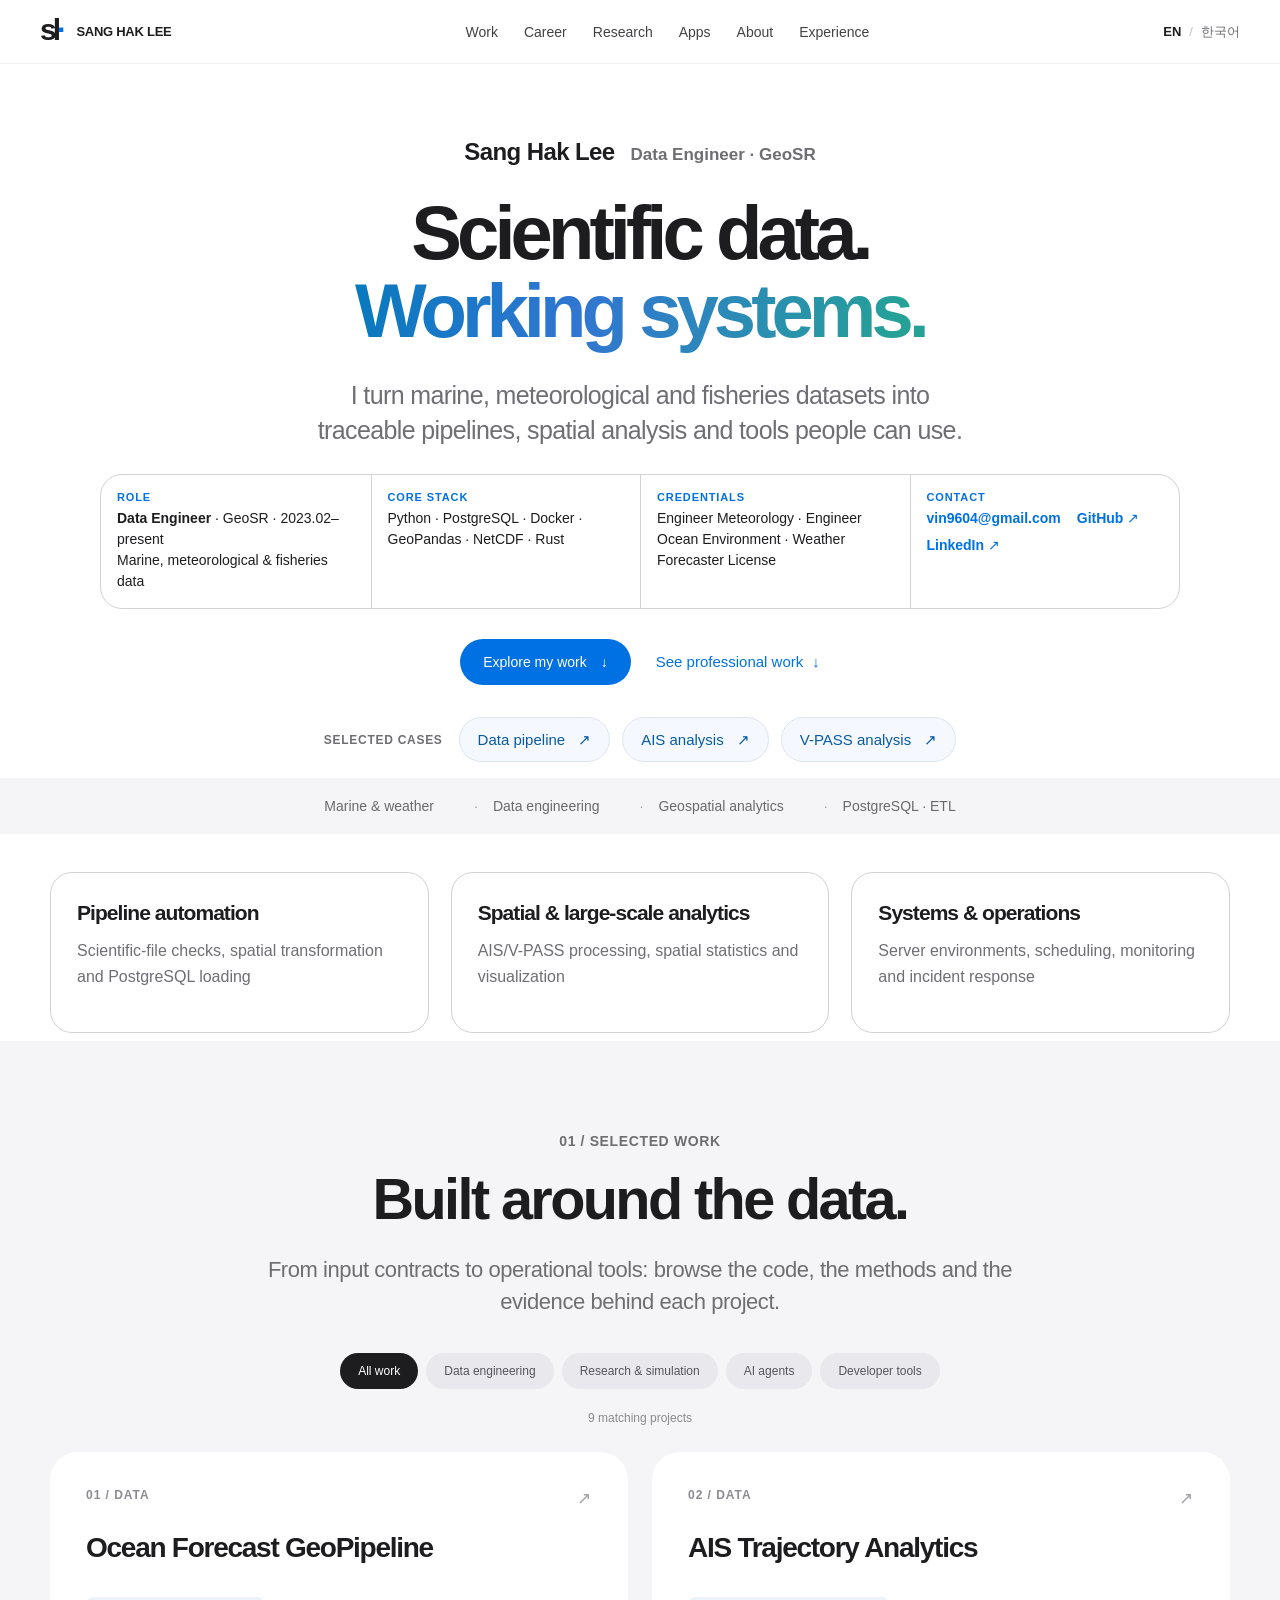
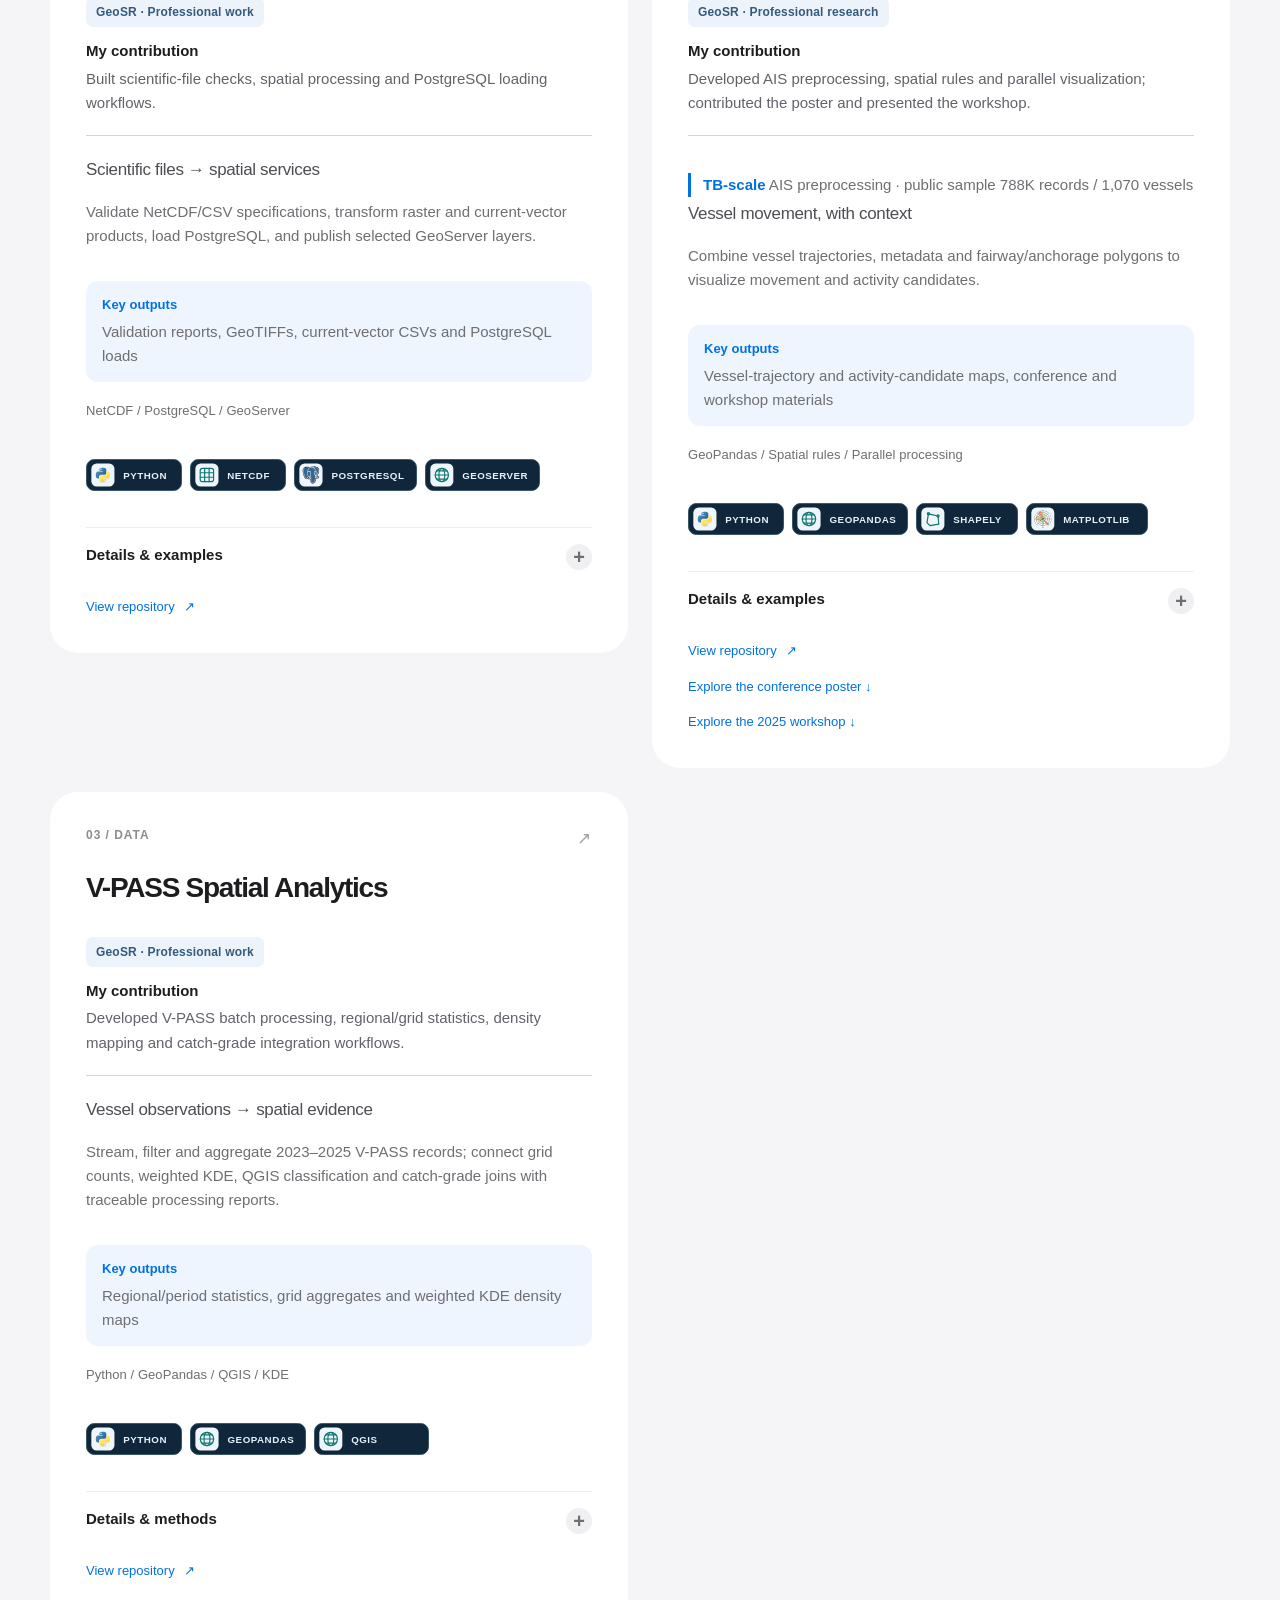
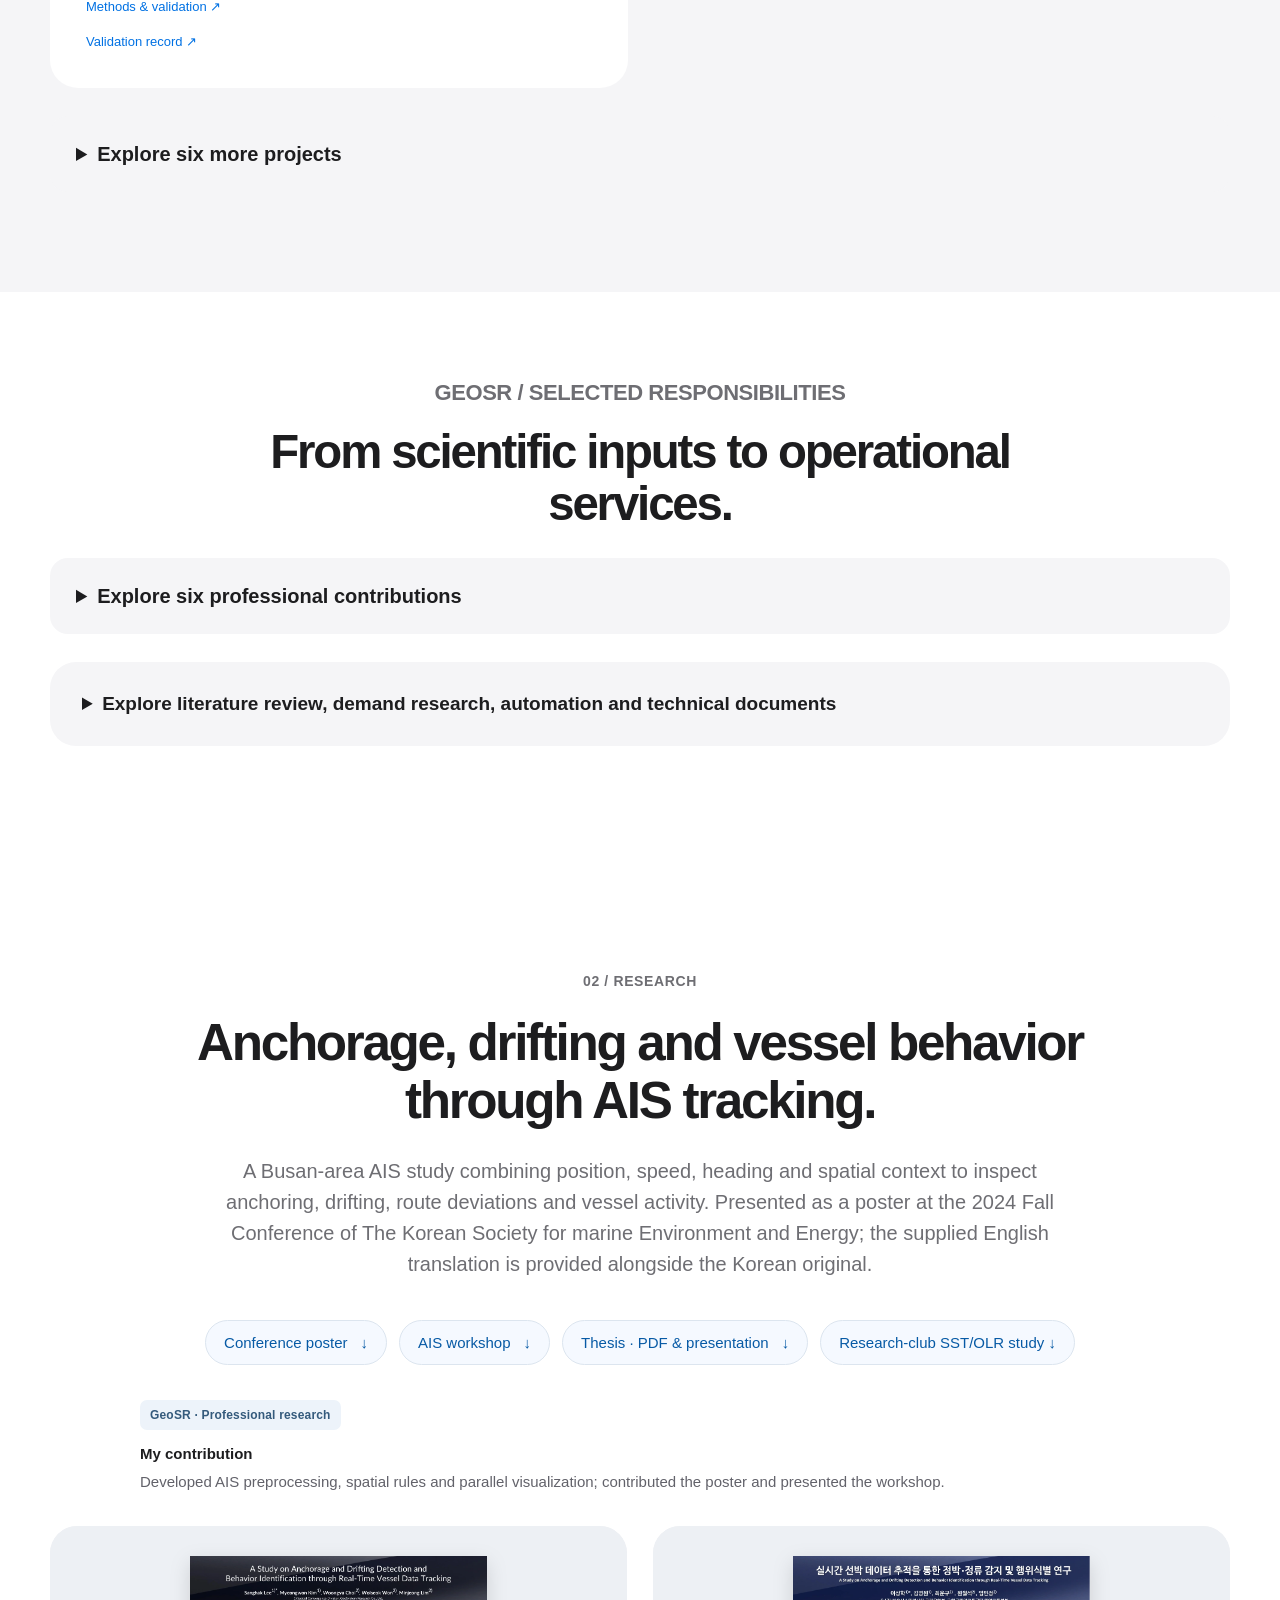
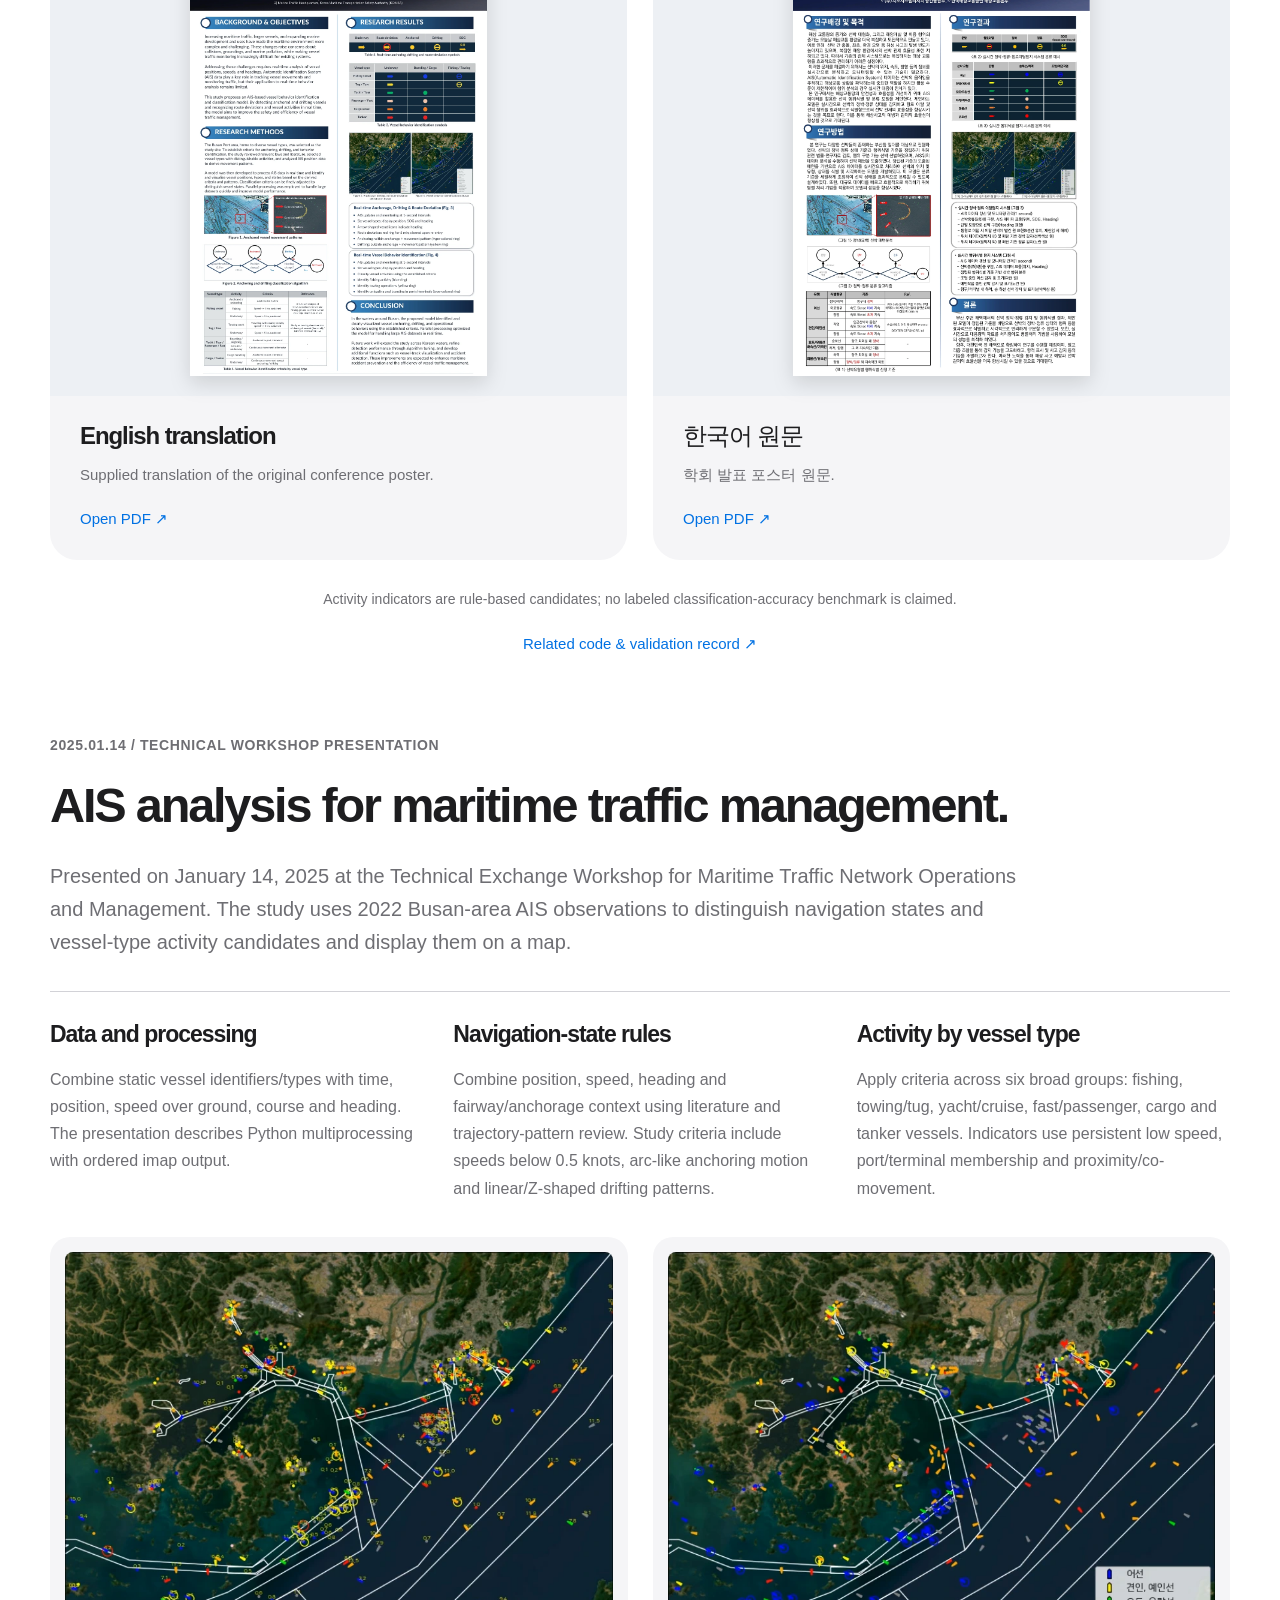
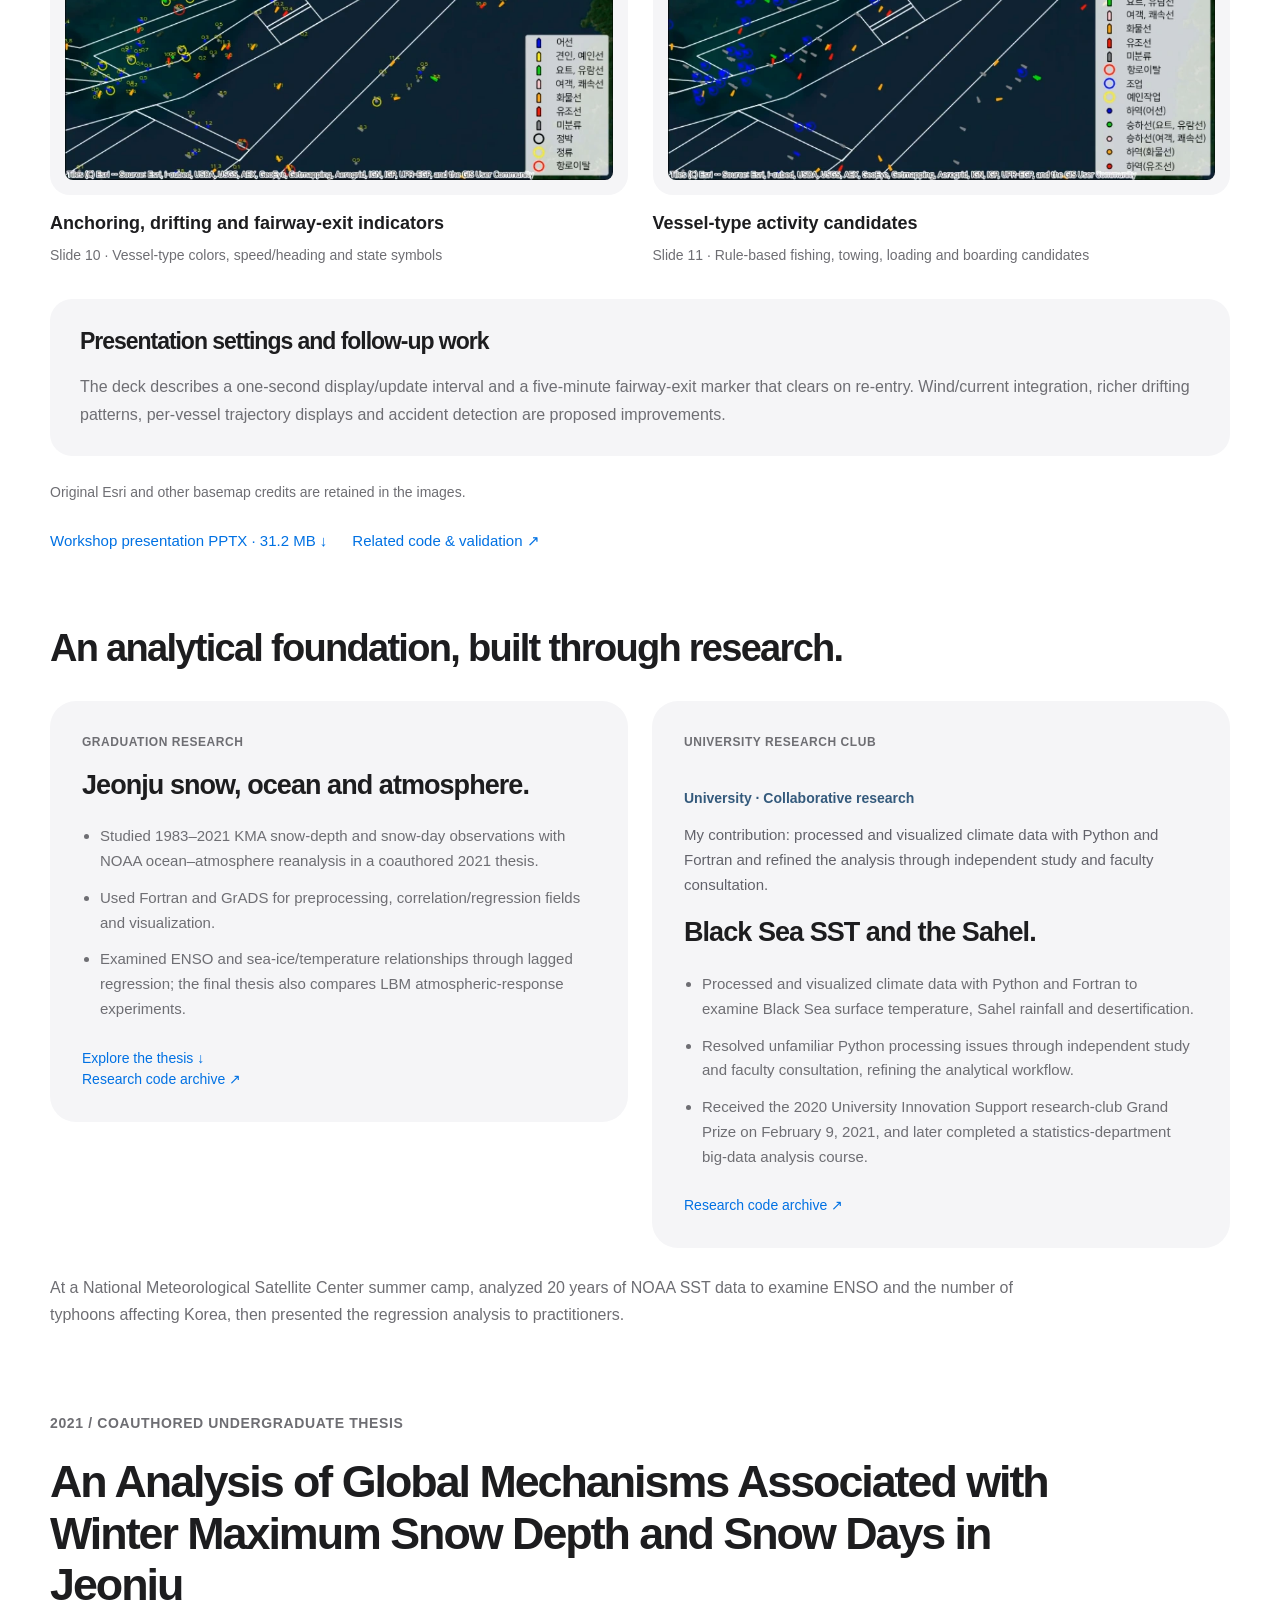
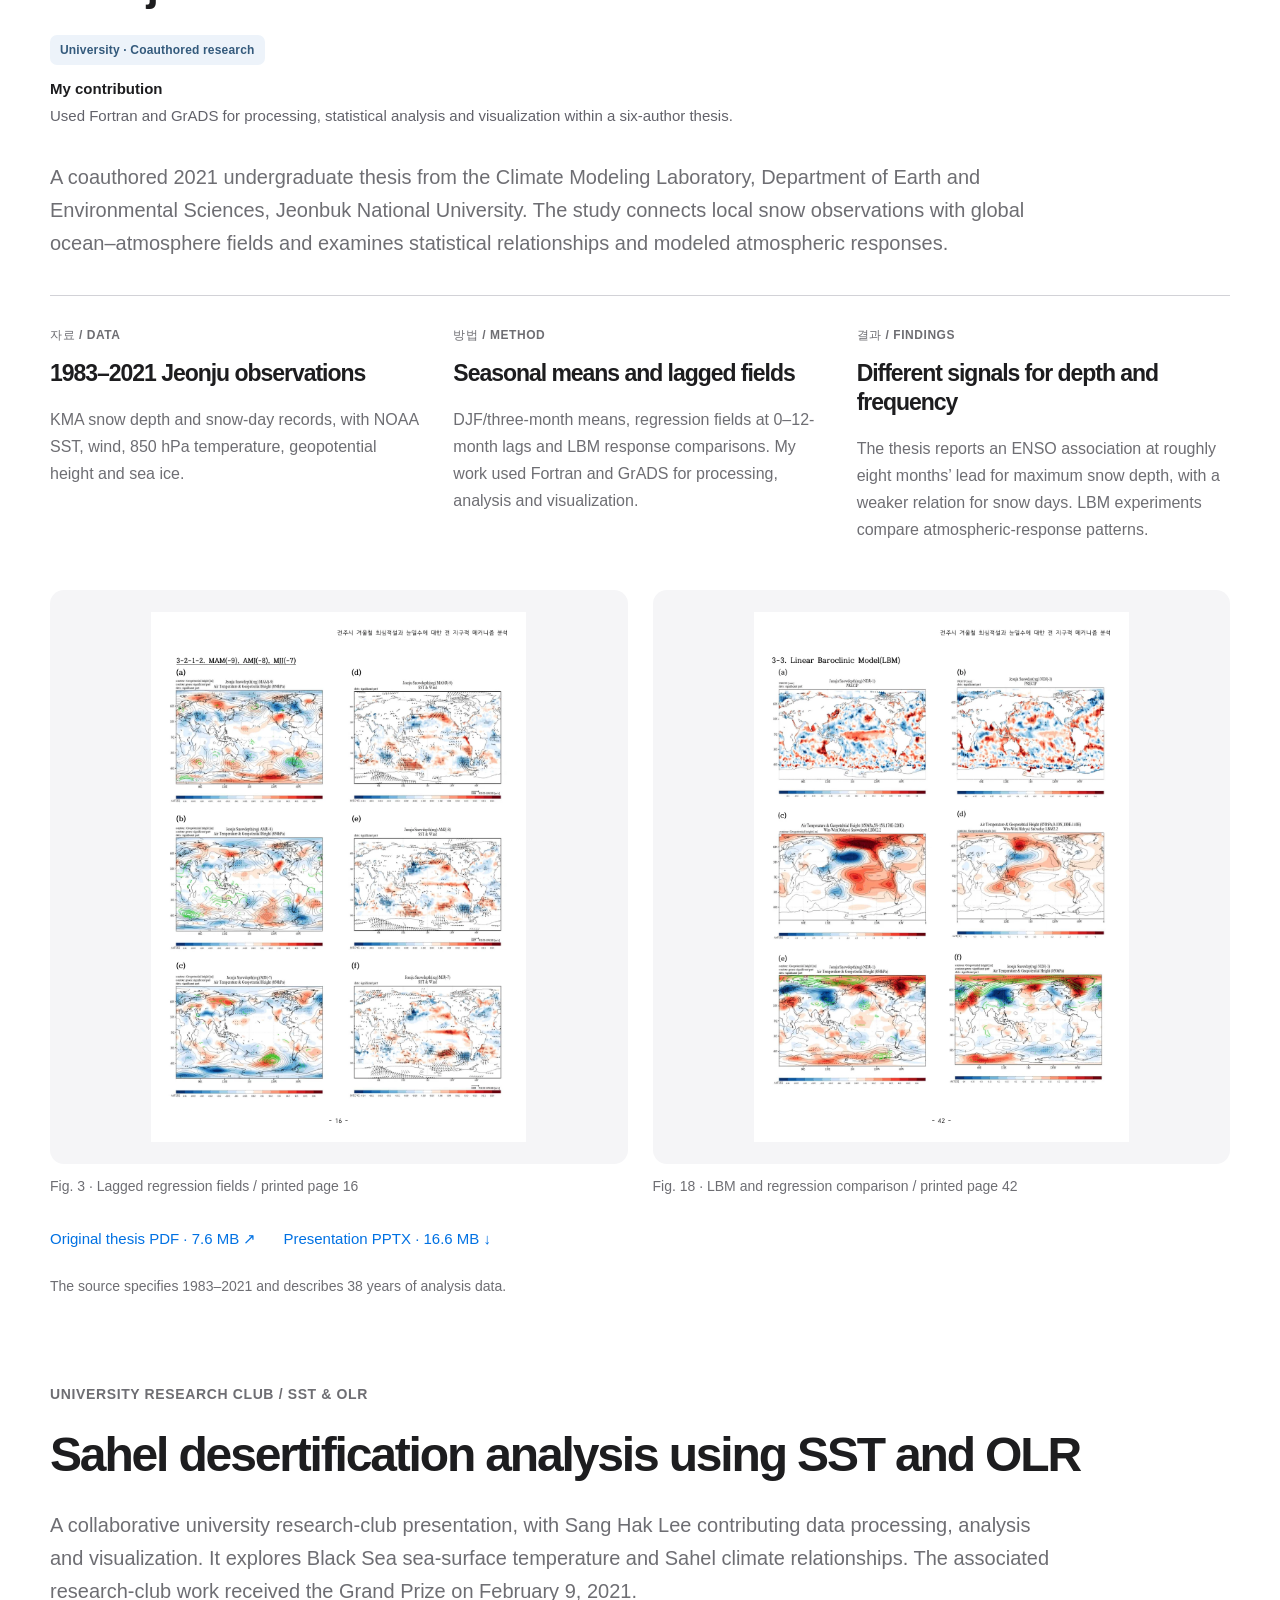
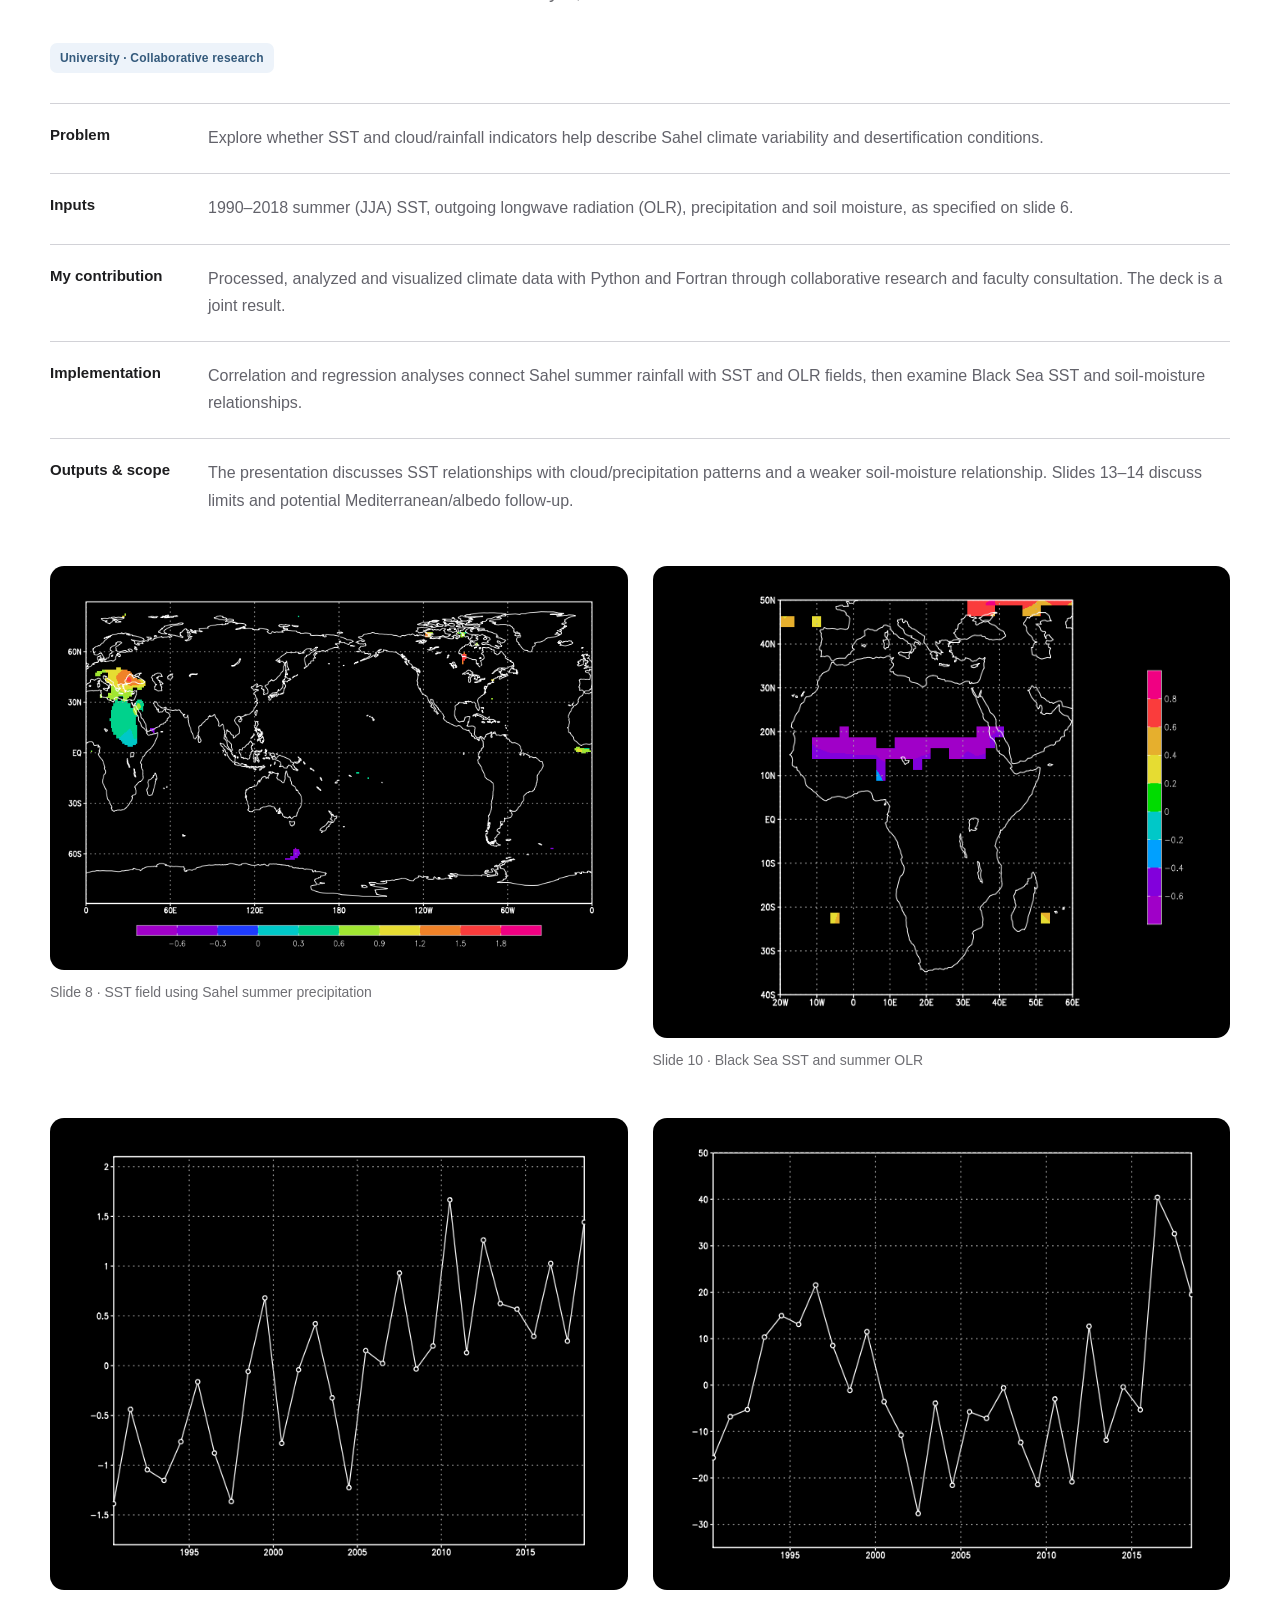
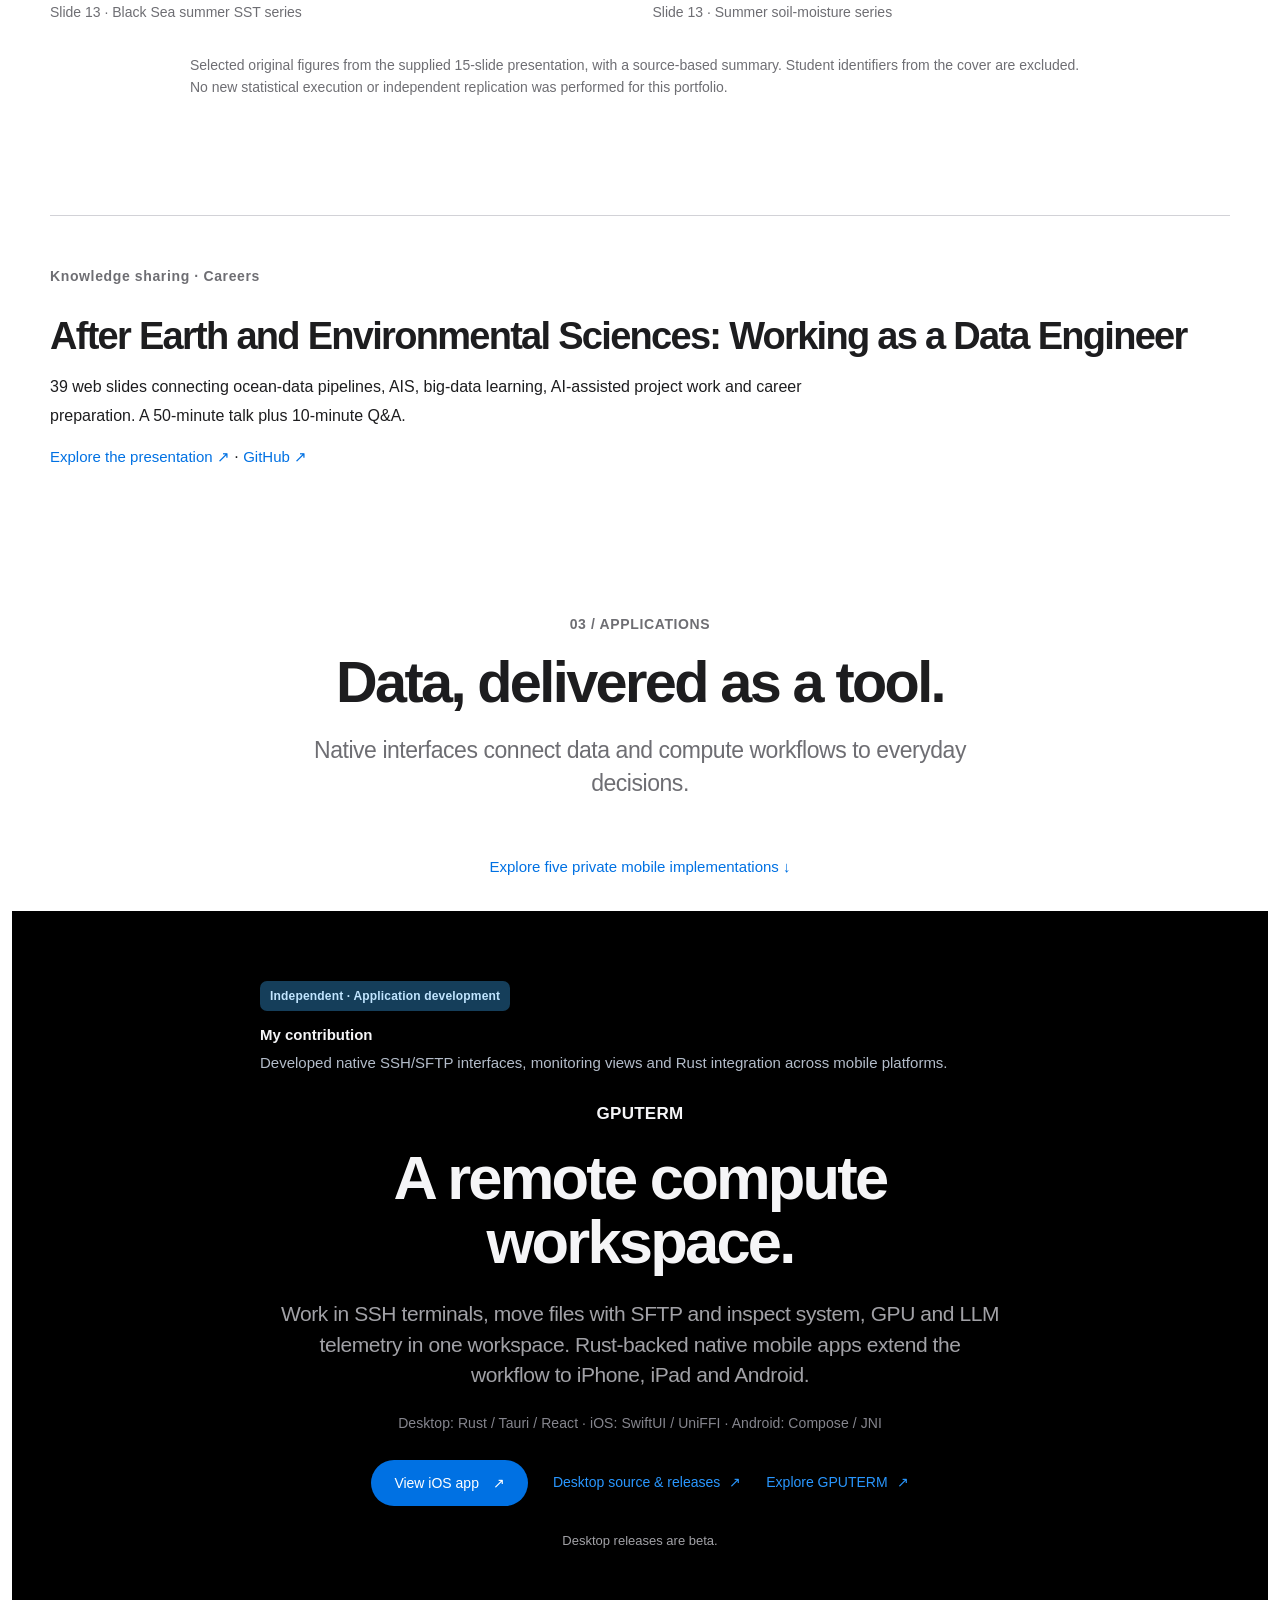
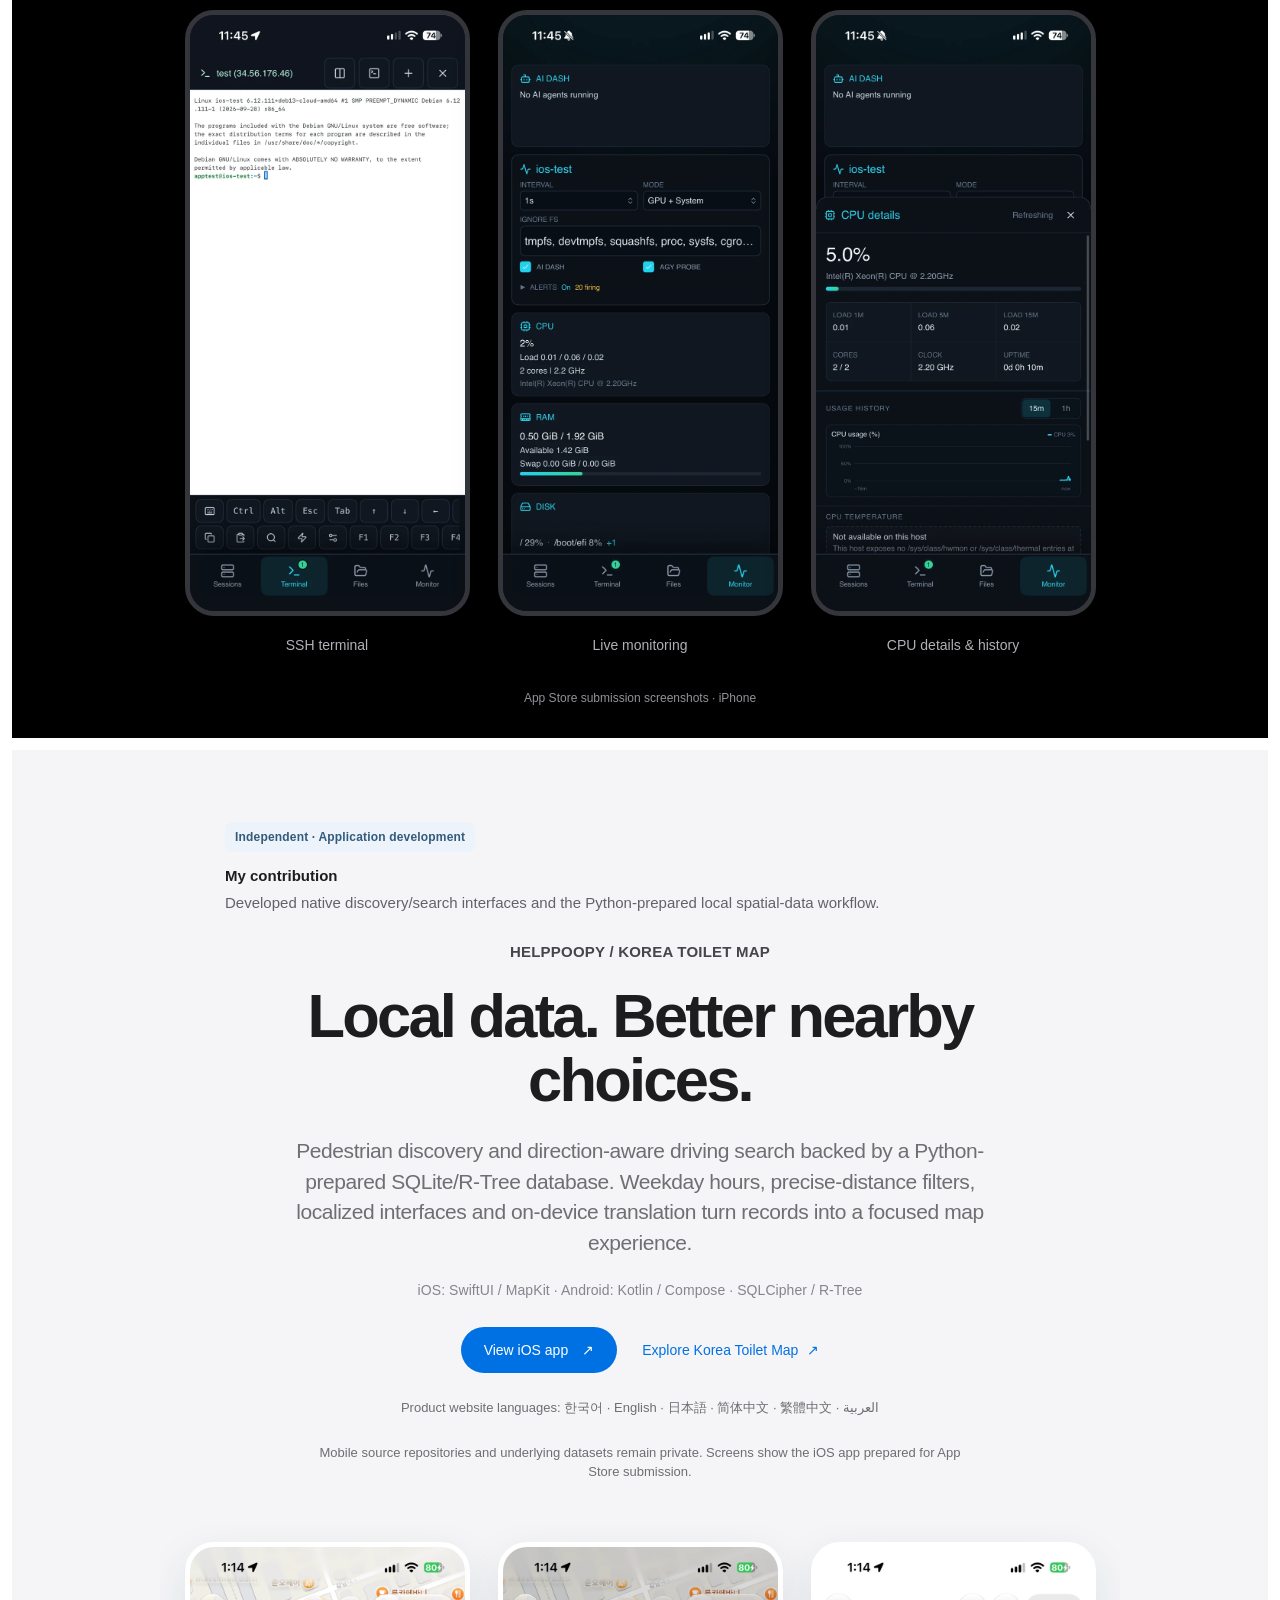
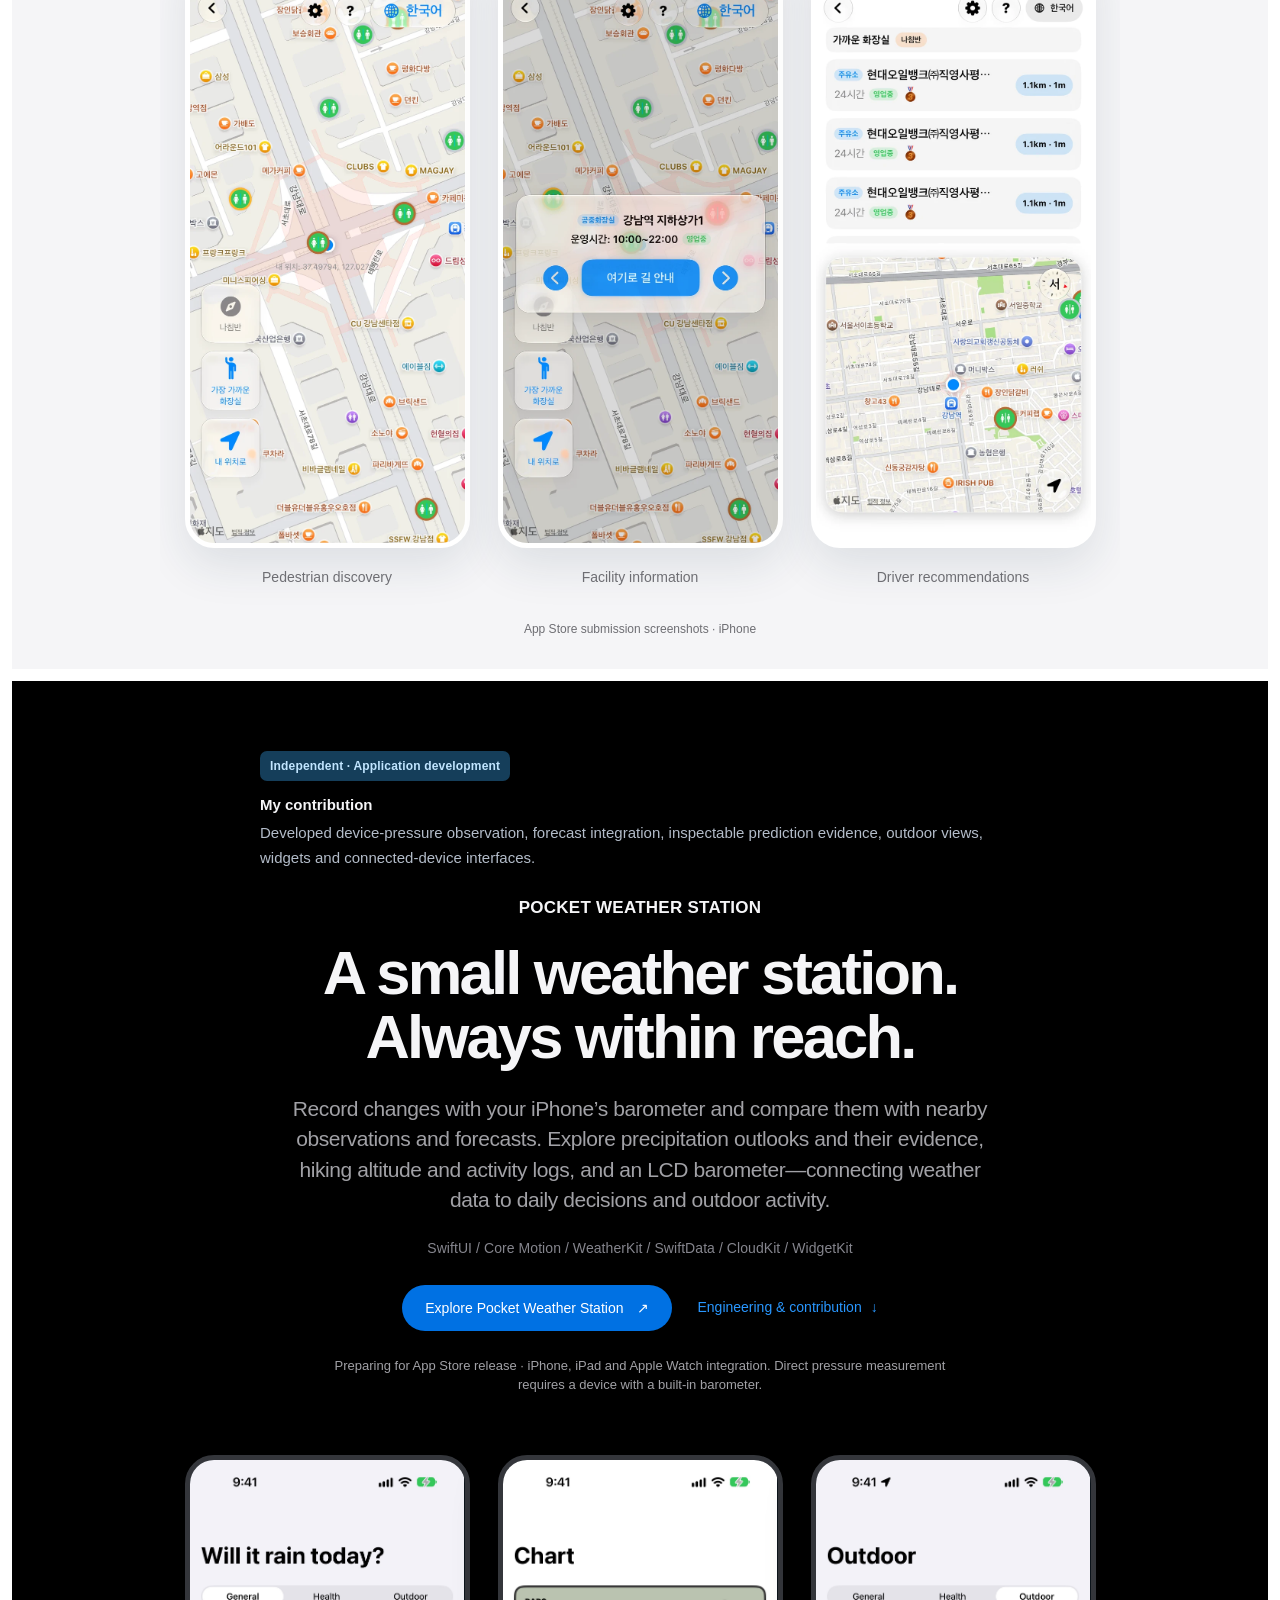
==== commit 02b0d57f: "fix(portfolio): restore full pipeline career case and natural card height" ====
--- a/index.html
+++ b/index.html
@@ -1,8 +1,8 @@
 <!doctype html>
-<html lang="en"><head><meta charset="utf-8"><meta name="viewport" content="width=device-width, initial-scale=1"><meta name="color-scheme" content="light"><title>Sang Hak Lee — Data Engineer & Scientific Analytics</title><meta name="description" content="Marine and meteorological data engineering, geospatial analytics, scientific workflows, AI agents and native apps by Sang Hak Lee."><link rel="canonical" href="https://fortranmentis.github.io/"><link rel="alternate" hreflang="en" href="https://fortranmentis.github.io/"><link rel="alternate" hreflang="ko" href="https://fortranmentis.github.io/ko/"><link rel="alternate" hreflang="x-default" href="https://fortranmentis.github.io/"><meta property="og:type" content="website"><meta property="og:title" content="Sang Hak Lee — Data Engineer & Scientific Analytics"><meta property="og:description" content="Marine and meteorological data engineering, geospatial analytics, scientific workflows, AI agents and native apps by Sang Hak Lee."><meta property="og:url" content="https://fortranmentis.github.io/"><meta property="og:image" content="https://fortranmentis.github.io/assets/social.png?v=20261027-2"><meta name="twitter:card" content="summary_large_image"><link rel="icon" href="assets/favicon.svg" type="image/svg+xml"><link rel="stylesheet" href="style.css?v=20261112-7"><script src="script.js?v=20261112-5" defer></script></head>
+<html lang="en"><head><meta charset="utf-8"><meta name="viewport" content="width=device-width, initial-scale=1"><meta name="color-scheme" content="light"><title>Sang Hak Lee — Data Engineer & Scientific Analytics</title><meta name="description" content="Marine and meteorological data engineering, geospatial analytics, scientific workflows, AI agents and native apps by Sang Hak Lee."><link rel="canonical" href="https://fortranmentis.github.io/"><link rel="alternate" hreflang="en" href="https://fortranmentis.github.io/"><link rel="alternate" hreflang="ko" href="https://fortranmentis.github.io/ko/"><link rel="alternate" hreflang="x-default" href="https://fortranmentis.github.io/"><meta property="og:type" content="website"><meta property="og:title" content="Sang Hak Lee — Data Engineer & Scientific Analytics"><meta property="og:description" content="Marine and meteorological data engineering, geospatial analytics, scientific workflows, AI agents and native apps by Sang Hak Lee."><meta property="og:url" content="https://fortranmentis.github.io/"><meta property="og:image" content="https://fortranmentis.github.io/assets/social.png?v=20261027-2"><meta name="twitter:card" content="summary_large_image"><link rel="icon" href="assets/favicon.svg" type="image/svg+xml"><link rel="stylesheet" href="style.css?v=20261112-career-restore"><script src="script.js?v=20261112-5" defer></script></head>
 <body><a class="skip" href="#main">Skip to content</a><header class="header"><a class="wordmark" href="./" aria-label="Sang Hak Lee — Home"><span class="monogram" aria-hidden="true">sl<span>·</span></span><span>SANG HAK LEE<small>DATA & SCIENTIFIC SYSTEMS</small></span></a><nav aria-label="Main navigation"><a href="#work">Work</a><a href="#career">Career</a><a href="#research">Research</a><a href="#apps">Apps</a><a href="#about">About</a><a href="#experience">Experience</a></nav><div class="language" aria-label="Language"><a href="index.html" lang="en" aria-current="page">EN</a><span>/</span><a href="ko/index.html" lang="ko">한국어</a></div></header>
 <main id="main"><section class="hero wrap" aria-labelledby="hero-title"><div class="hero-copy"><p class="hero-identity"><strong>Sang Hak Lee</strong><span>Data Engineer · GeoSR</span></p><h1 id="hero-title">Scientific data.<br><em>Working systems.</em></h1><p class="intro">I turn marine, meteorological and fisheries datasets into traceable pipelines, spatial analysis and tools people can use.</p><section class="summary-band hero-summary" aria-label="Summary"><dl class="summary-grid"><div><dt>Role</dt><dd><strong>Data Engineer</strong> · GeoSR · 2023.02–present<br>Marine, meteorological &amp; fisheries data</dd></div><div><dt>Core stack</dt><dd>Python · PostgreSQL · Docker · GeoPandas · NetCDF · Rust</dd></div><div><dt>Credentials</dt><dd>Engineer Meteorology · Engineer Ocean Environment · Weather Forecaster License</dd></div><div><dt>Contact</dt><dd class="summary-links"><a href="mailto:vin9604@gmail.com">vin9604@gmail.com</a><a href="https://github.com/fortranmentis">GitHub ↗</a><a href="https://www.linkedin.com/in/sang-hak-lee-ba11a5447/">LinkedIn ↗</a></dd></div></dl></section><div class="actions"><a class="button primary" href="#work">Explore my work <span aria-hidden="true">↓</span></a><a class="text-link" href="#career">See professional work <span aria-hidden="true">↓</span></a></div><nav class="hero-cases" aria-label="Featured cases"><span>SELECTED CASES</span><a href="#pipeline">Data pipeline <span aria-hidden="true">↗</span></a><a href="#ais-workshop">AIS analysis <span aria-hidden="true">↗</span></a><a href="#vpass-spatial-analytics">V-PASS analysis <span aria-hidden="true">↗</span></a></nav></div><div class="system" role="img" aria-label="Conceptual path from scientific inputs through validation and spatial context to usable tools"><div class="system-top"><span>FROM DATA TO DECISION</span><span aria-hidden="true">[ 01 — 04 ]</span></div><svg class="system-path" viewBox="0 0 480 440" preserveAspectRatio="none" aria-hidden="true"><defs><pattern id="g" width="28" height="28" patternUnits="userSpaceOnUse"><path d="M28 0H0V28" fill="none" stroke="#35555c" stroke-width=".6"/></pattern></defs><rect width="480" height="440" fill="url(#g)"/><path d="M70 100C320 30 50 335 290 305S430 250 440 390" fill="none" stroke="#487171" stroke-width="1"/><path d="M110 105L338 180 145 275 350 355" fill="none" stroke="#7fe0c8" stroke-width="2" stroke-dasharray="5 7"/></svg><div class="node n0"><span class="node-icon" aria-hidden="true">▤</span><span>Scientific inputs</span><small>NetCDF · CSV</small></div><div class="node n1"><span class="node-icon" aria-hidden="true">⌁</span><span>Validate & transform</span><small>Python · Fortran</small></div><div class="node n2"><span class="node-icon" aria-hidden="true">⊕</span><span>Spatial context</span><small>Grid · Vector</small></div><div class="node n3"><span class="node-icon" aria-hidden="true">↗</span><span>Usable tools</span><small>API · Apps</small></div><p class="system-caption">Explicit inputs. Inspectable decisions. Useful outputs.</p></div></section>
-<div class="focus-strip"><div class="wrap"><span>Marine & weather</span><span>Data engineering</span><span>Geospatial analytics</span><span>PostgreSQL · ETL</span></div></div><section class="capability-section wrap" aria-label="Core capabilities"><div class="capability-grid"><article><h3>Pipeline automation</h3><p>Scientific-file checks, spatial transformation and PostgreSQL loading</p></article><article><h3>Spatial & large-scale analytics</h3><p>AIS/V-PASS processing, spatial statistics and visualization</p></article><article><h3>Systems & operations</h3><p>Server environments, scheduling, monitoring and incident response</p></article></div></section><section id="work" class="work-section" aria-labelledby="work-title"><div class="wrap"><div class="section-heading"><div><p class="eyebrow">01 / SELECTED WORK</p><h2 id="work-title">Built around the data.</h2></div><p>From input contracts to operational tools: browse the code, the methods and the evidence behind each project.</p></div><div class="filters" role="group" aria-label="Project filters" hidden><button type="button" data-filter="all" aria-pressed="true">All work</button><button type="button" data-filter="data" aria-pressed="false">Data engineering</button><button type="button" data-filter="research" aria-pressed="false">Research & simulation</button><button type="button" data-filter="ai" aria-pressed="false">AI agents</button><button type="button" data-filter="tools" aria-pressed="false">Developer tools</button></div><p class="result-count" aria-live="polite" data-count-label="matching projects"></p><div class="project-grid"><article id="pipeline" class="project" data-category="data"><div class="project-meta"><span>01 / DATA</span><span aria-hidden="true">↗</span></div><h3><a href="https://github.com/fortranmentis/ocean-forecast-geopipeline">Ocean Forecast GeoPipeline</a></h3><div class="project-attribution"><span class="context-label">GeoSR · Professional work</span><p class="contribution"><strong>My contribution</strong> Built scientific-file checks, spatial processing and PostgreSQL loading workflows.</p></div><p class="project-headline">Scientific files → spatial services</p><p>Validate NetCDF/CSV specifications, transform raster and current-vector products, load PostgreSQL, and publish selected GeoServer layers.</p><p class="project-output"><strong>Key outputs</strong><span>Validation reports, GeoTIFFs, current-vector CSVs and PostgreSQL loads</span></p><p class="stack">NetCDF / PostgreSQL / GeoServer</p><div class="tech-badges" aria-label="Technology stack"><img src="assets/badges/python.svg" alt="Python" height="36" loading="lazy"><img src="assets/badges/netcdf.svg" alt="NetCDF" height="36" loading="lazy"><img src="assets/badges/postgresql.svg" alt="PostgreSQL" height="36" loading="lazy"><img src="assets/badges/geoserver.svg" alt="GeoServer" height="36" loading="lazy"></div><details class="project-detail"><summary>Details & examples</summary><p class="case-context">2025.06–2026.04 · Extended project period</p><div class="project-detail-body"><dl><div><dt>Problem</dt><dd>Recurring scientific products need explicit acceptance rules and traceable processing.</dd></div><div><dt>Inputs</dt><dd>Delivered NetCDF/CSV files and operator-supplied specifications.</dd></div><div><dt>My role</dt><dd>Built scientific-file checks, spatial processing and PostgreSQL loading workflows.</dd></div><div><dt>Processing & operations</dt><dd>Compare fields and dimensions, regrid/reproject rasters, derive speed and direction from U/V, and coordinate database updates.</dd></div><div><dt>Outputs & evidence</dt><dd>Field-level acceptance reports, GeoTIFFs, current-vector CSVs and selected GeoServer layers.</dd></div></dl></div></details><a class="text-link" href="https://github.com/fortranmentis/ocean-forecast-geopipeline">View repository <span aria-hidden="true">↗</span></a></article><article class="project" data-category="data"><div class="project-meta"><span>02 / DATA</span><span aria-hidden="true">↗</span></div><h3><a href="https://github.com/fortranmentis/Busan-AIS-ship-behavior-analysis">AIS Trajectory Analytics</a></h3><div class="project-attribution"><span class="context-label">GeoSR · Professional research</span><p class="contribution"><strong>My contribution</strong> Developed AIS preprocessing, spatial rules and parallel visualization; contributed the poster and presented the workshop.</p></div><p class="project-metric"><strong>TB-scale</strong> AIS preprocessing · public sample 788K records / 1,070 vessels</p><p class="project-headline">Vessel movement, with context</p><p>Combine vessel trajectories, metadata and fairway/anchorage polygons to visualize movement and activity candidates.</p><p class="project-output"><strong>Key outputs</strong><span>Vessel-trajectory and activity-candidate maps, conference and workshop materials</span></p><p class="stack">GeoPandas / Spatial rules / Parallel processing</p><div class="tech-badges" aria-label="Technology stack"><img src="assets/badges/python.svg" alt="Python" height="36" loading="lazy"><img src="assets/badges/geopandas.svg" alt="GeoPandas" height="36" loading="lazy"><img src="assets/badges/shapely.svg" alt="Shapely" height="36" loading="lazy"><img src="assets/badges/matplotlib.svg" alt="Matplotlib" height="36" loading="lazy"></div><details class="project-detail"><summary>Details & examples</summary><div class="project-detail-body"><dl><div><dt>Problem</dt><dd>Vessel movement needs spatial and temporal context to make activity candidates inspectable.</dd></div><div><dt>Inputs</dt><dd>Historical Busan AIS observations, vessel metadata and fairway/anchorage polygons.</dd></div><div><dt>My role</dt><dd>Developed AIS preprocessing, spatial rules and parallel visualization; contributed the poster and presented the workshop.</dd></div><div><dt>Processing & operations</dt><dd>Combine speed, heading, displacement and spatial membership; align time slices and render movement/activity indicators.</dd></div><div><dt>Outputs & evidence</dt><dd>Map-based time-lapse views and rule-based anchoring, drifting and activity candidates.</dd></div></dl><figure class="project-example"><a href="https://github.com/fortranmentis/Busan-AIS-ship-behavior-analysis#demo" target="_blank" rel="noopener"><img src="assets/research/ais-workshop-navigation.webp" alt="Busan AIS movement and anchoring indicators" width="862" height="832" loading="lazy"></a><figcaption>2025 workshop slide 10 · Original basemap credits retained</figcaption></figure><p class="project-boundary"><strong>Scope</strong> Rule-based activity candidates require independent confirmation.</p></div></details><a class="text-link" href="https://github.com/fortranmentis/Busan-AIS-ship-behavior-analysis">View repository <span aria-hidden="true">↗</span></a><a class="text-link poster-project-link" href="#research">Explore the conference poster ↓</a><a class="text-link poster-project-link" href="#ais-workshop">Explore the 2025 workshop ↓</a></article><article id="vpass-spatial-analytics" class="project" data-category="data"><div class="project-meta"><span>03 / DATA</span><span aria-hidden="true">↗</span></div><h3><a href="https://github.com/fortranmentis/vpass-spatial-analytic">V-PASS Spatial Analytics</a></h3><div class="project-attribution"><span class="context-label">GeoSR · Professional work</span><p class="contribution"><strong>My contribution</strong> Developed V-PASS batch processing, regional/grid statistics, density mapping and catch-grade integration workflows.</p></div><p class="project-headline">Vessel observations → spatial evidence</p><p>Stream, filter and aggregate 2023–2025 V-PASS records; connect grid counts, weighted KDE, QGIS classification and catch-grade joins with traceable processing reports.</p><p class="project-output"><strong>Key outputs</strong><span>Regional/period statistics, grid aggregates and weighted KDE density maps</span></p><p class="stack">Python / GeoPandas / QGIS / KDE</p><div class="tech-badges" aria-label="Technology stack"><img src="assets/badges/python.svg" alt="Python" height="36" loading="lazy"><img src="assets/badges/geopandas.svg" alt="GeoPandas" height="36" loading="lazy"><img src="assets/badges/qgis.svg" alt="QGIS" height="36" loading="lazy"></div><details class="project-detail"><summary>Details & methods</summary><div class="project-detail-body"><dl><div><dt>Problem</dt><dd>Turn recurring vessel observations into interpretable fisheries-related spatial statistics with explicit counting and exclusion rules.</dd></div><div><dt>Inputs</dt><dd>Locally supplied 2023–2025 V-PASS records, vessel-ID lists, regional boundaries, reference grids and existing catch grades.</dd></div><div><dt>My role</dt><dd>Developed batch and spatial workflows for record preparation, time/region summaries, grid aggregation, density analysis and grade integration.</dd></div><div><dt>Processing &amp; operations</dt><dd>Stream annual merges; apply explicit speed/vessel-ID selection; compute monthly and consecutive seasonal counts; clip regional grids, sum supplied counts, run weighted Quartic KDE and apply scoped common-break QGIS styles.</dd></div><div><dt>Outputs &amp; evidence</dt><dd>Rejected-row audits, point-to-grid assignments, count reconciliation, styled spatial layers and catch-grade joins. The public repository supplies code, data contracts, methods and validation records.</dd></div></dl></div></details><a class="text-link" href="https://github.com/fortranmentis/vpass-spatial-analytic">View repository <span aria-hidden="true">↗</span></a><a class="text-link poster-project-link" href="https://github.com/fortranmentis/vpass-spatial-analytic/blob/main/docs/METHODOLOGY.md">Methods & validation ↗</a><a class="text-link poster-project-link" href="https://github.com/fortranmentis/vpass-spatial-analytic/blob/main/docs/VALIDATION.md">Validation record ↗</a></article></div><details class="additional-projects"><summary>Explore six more projects</summary><div class="project-grid"><article class="project" data-category="research"><div class="project-meta"><span>04 / RESEARCH</span><span aria-hidden="true">↗</span></div><h3><a href="https://github.com/fortranmentis/climate-variability-analysis_Jeonbuk-National-University">Climate Variability Analysis</a></h3><div class="project-attribution"><span class="context-label">University · Coauthored research</span><p class="contribution"><strong>My contribution</strong> Used Fortran and GrADS for processing, statistical analysis and visualization within a six-author thesis.</p></div><p class="project-headline">Snow, ocean and atmosphere</p><p>Research and coursework examining snowfall, sea surface temperature, circulation and sea ice through regression, composites, EOF and time-series methods.</p><p class="stack">Fortran / GrADS / MATLAB</p><div class="tech-badges" aria-label="Technology stack"><img src="assets/badges/fortran.svg" alt="Fortran" height="36" loading="lazy"><img src="assets/badges/grads.svg" alt="GrADS" height="36" loading="lazy"><img src="assets/badges/matlab.svg" alt="MATLAB" height="36" loading="lazy"></div><details class="project-detail"><summary>Details & examples</summary><div class="project-detail-body"><dl><div><dt>Problem</dt><dd>Examine how Jeonju winter snow varies with global ocean–atmosphere conditions.</dd></div><div><dt>Inputs</dt><dd>Jeonju snow observations and NOAA ocean/atmosphere reanalysis.</dd></div><div><dt>My role</dt><dd>Used Fortran and GrADS for processing, statistical analysis and visualization within a six-author thesis.</dd></div><div><dt>Processing & operations</dt><dd>Use seasonal means and lagged regression to examine winter-snow relationships. Other coursework methods are separately archived.</dd></div><div><dt>Outputs & evidence</dt><dd>Research maps, time series and the 2021 coauthored undergraduate thesis.</dd></div></dl><figure class="project-example"><a href="#thesis" target="_blank" rel="noopener"><img src="assets/research/thesis-regression.webp" alt="Lagged regression example from the undergraduate thesis" width="1062" height="1500" loading="lazy"></a><figcaption>2021 coauthored thesis · Figure 3</figcaption></figure></div></details><a class="text-link" href="https://github.com/fortranmentis/climate-variability-analysis_Jeonbuk-National-University">View repository <span aria-hidden="true">↗</span></a></article><article class="project" data-category="data"><div class="project-meta"><span>05 / DATA</span><span aria-hidden="true">↗</span></div><h3><a href="https://github.com/fortranmentis/multi-model-grid-validator">Multi-Model Grid Validator</a></h3><div class="project-attribution"><span class="context-label">GeoSR · Professional work</span><p class="contribution"><strong>My contribution</strong> Automated eligible-grid matching and NetCDF spatial inspection for service-site review.</p></div><p class="project-headline">Find eligible model cells</p><p>Match service sites to nearby ocean, wave and atmospheric grid cells using explicit value rules and parallel searches.</p><p class="stack">Python / NetCDF / Multiprocessing</p><div class="tech-badges" aria-label="Technology stack"><img src="assets/badges/python.svg" alt="Python" height="36" loading="lazy"><img src="assets/badges/numpy.svg" alt="NumPy" height="36" loading="lazy"><img src="assets/badges/netcdf.svg" alt="NetCDF" height="36" loading="lazy"></div><details class="project-detail"><summary>Details & examples</summary><div class="project-detail-body"><dl><div><dt>Problem</dt><dd>Service locations must be matched to model cells that meet explicit data rules.</dd></div><div><dt>Inputs</dt><dd>Service-point coordinates in Excel and ocean, wave and atmospheric NetCDF grids.</dd></div><div><dt>My role</dt><dd>Automated eligible-grid matching and NetCDF spatial inspection for service-site review.</dd></div><div><dt>Processing & operations</dt><dd>Search within 40 km and screen the first up to 20 timesteps for non-WRF models; WRF uses coordinate matching.</dd></div><div><dt>Outputs & evidence</dt><dd>Nearest eligible grid indices and first-timestep sample values exported as CSV.</dd></div></dl></div></details><a class="text-link" href="https://github.com/fortranmentis/multi-model-grid-validator">View repository <span aria-hidden="true">↗</span></a></article><article class="project" data-category="data"><div class="project-meta"><span>06 / DATA</span><span aria-hidden="true">↗</span></div><h3><a href="https://github.com/fortranmentis/marine-forecast-index-stats">Marine Forecast Index Stats</a></h3><div class="project-attribution"><span class="context-label">GeoSR · Professional work</span><p class="contribution"><strong>My contribution</strong> Developed product-comparison calculations and recurring forecast-index statistical reports.</p></div><p class="project-headline">Make forecast changes inspectable</p><p>Compare service and prediction products; summarize index changes, warning differences and event days in Excel, CSV and HTML reports.</p><p class="stack">Python / pandas / Analytical reporting</p><div class="tech-badges" aria-label="Technology stack"><img src="assets/badges/python.svg" alt="Python" height="36" loading="lazy"><img src="assets/badges/pandas.svg" alt="pandas" height="36" loading="lazy"></div><details class="project-detail"><summary>Details & examples</summary><div class="project-detail-body"><dl><div><dt>Problem</dt><dd>Changes between prediction and service products need consistent grouping and reporting.</dd></div><div><dt>Inputs</dt><dd>Paired service and prediction workbooks for marine activity forecast indices.</dd></div><div><dt>My role</dt><dd>Developed product-comparison calculations and recurring forecast-index statistical reports.</dd></div><div><dt>Processing & operations</dt><dd>Compare index changes, model variables and warnings; retain activity-specific grouping and denominator rules.</dd></div><div><dt>Outputs & evidence</dt><dd>Excel, CSV and HTML summaries for forecast-change review and recurring reporting.</dd></div></dl></div></details><a class="text-link" href="https://github.com/fortranmentis/marine-forecast-index-stats">View repository <span aria-hidden="true">↗</span></a></article><article class="project" data-category="ai"><div class="project-meta"><span>07 / AI</span><span aria-hidden="true">↗</span></div><h3><a href="https://github.com/fortranmentis/marine-travel-AI-agent">Marine Travel AI Agent · 바다결</a></h3><div class="project-attribution"><span class="context-label">GeoSR · Internal technology development</span><p class="contribution"><strong>My contribution</strong> Developed public-data integration, typed agent tools and inspectable itinerary rules.</p></div><p class="project-headline">Public data → inspectable travel drafts</p><p>Tourism, marine, weather and transport evidence connected through eight typed tools. One- to three-day car or walking drafts across 29 forecast-linked scopes.</p><p class="stack">Python / FastAPI / Ollama / LangGraph</p><div class="tech-badges" aria-label="Technology stack"><img src="assets/badges/langgraph.svg" alt="langgraph" height="36" loading="lazy"><img src="assets/badges/n8n.svg" alt="n8n" height="36" loading="lazy"><img src="assets/badges/langfuse.svg" alt="langfuse" height="36" loading="lazy"><img src="assets/badges/cytoscape.svg" alt="cytoscape" height="36" loading="lazy"><img src="assets/badges/sqlite.svg" alt="sqlite" height="36" loading="lazy"><img src="assets/badges/docker.svg" alt="docker" height="36" loading="lazy"></div><details class="project-detail"><summary>Details & examples</summary><div class="project-detail-body"><dl><div><dt>Problem</dt><dd>Travel drafts need dated evidence and visible access constraints across multiple data sources.</dd></div><div><dt>Inputs</dt><dd>TourAPI tourism records, marine forecasts, weather and transport references.</dd></div><div><dt>My role</dt><dd>Developed public-data integration, typed agent tools and inspectable itinerary rules.</dd></div><div><dt>Processing & operations</dt><dd>v0.9 connects LangGraph build → validate → traveler choice → recheck → finish to deterministic Python rules. At most two rechecks preserve fixed bookings; SQLite checkpoints and revisioned plans support recovery, n8n schedules collection, and Cytoscape/Langfuse expose filtered execution events.</dd></div><div><dt>Outputs & evidence</dt><dd>Provisional one- to three-day itineraries, map views, visit replacement and PDF exports.</dd></div></dl><figure class="project-example"><a href="assets/marine-travel-langgraph.jpg" target="_blank" rel="noopener"><img src="assets/marine-travel-langgraph.jpg" alt="LangGraph traveler-choice recovery example with synthetic rain"  loading="lazy"></a><figcaption>v0.9 example · Synthetic weather, venues and routes; not live travel conditions</figcaption></figure></div></details><a class="text-link" href="https://github.com/fortranmentis/marine-travel-AI-agent">View repository <span aria-hidden="true">↗</span></a></article><article class="project" data-category="tools"><div class="project-meta"><span>08 / TOOLS</span><span aria-hidden="true">↗</span></div><h3><a href="https://github.com/fortranmentis/GPUTERM">GPUTERM</a></h3><div class="project-attribution"><span class="context-label">Independent · Application development</span><p class="contribution"><strong>My contribution</strong> Developed the desktop workspace and native mobile interfaces with shared Rust integration.</p></div><p class="project-headline">A workspace for remote compute</p><p>SSH terminals, SFTP and system/GPU telemetry, with LLM-runtime adapters and environment-dependent container and database monitoring.</p><p>Discover TensorBoard, Jupyter, MLflow, Ray and other remote web services, then open them through temporary SSH forwarding.</p><p class="stack">Rust / Tauri / React / Native mobile</p><div class="tech-badges" aria-label="Technology stack"><img src="assets/badges/rust.svg" alt="Rust" height="36" loading="lazy"><img src="assets/badges/tauri.svg" alt="Tauri" height="36" loading="lazy"><img src="assets/badges/react.svg" alt="React" height="36" loading="lazy"><img src="assets/badges/swiftui.svg" alt="SwiftUI" height="36" loading="lazy"><img src="assets/badges/compose.svg" alt="Jetpack Compose" height="36" loading="lazy"></div><details class="project-detail"><summary>Details & examples</summary><div class="project-detail-body"><dl><div><dt>Problem</dt><dd>Remote terminal, file-transfer and telemetry workflows need a connected workspace.</dd></div><div><dt>Inputs</dt><dd>Remote SSH sessions, server files and host telemetry.</dd></div><div><dt>My role</dt><dd>Developed the desktop workspace and native mobile interfaces with shared Rust integration.</dd></div><div><dt>Processing & operations</dt><dd>Combine terminal and SFTP workflows with independent monitoring; extend shared Rust functionality through native mobile interfaces.</dd></div><div><dt>Outputs & evidence</dt><dd>Desktop workspace and native mobile apps for terminal, transfer and monitoring tasks.</dd></div></dl><figure class="project-example"><a href="assets/gputerm.png" target="_blank" rel="noopener"><img src="assets/gputerm.png" alt="GPUTERM desktop terminal, files and monitoring" width="1456" height="939" loading="lazy"></a><figcaption>Desktop interface example</figcaption></figure></div></details><a class="text-link" href="https://github.com/fortranmentis/GPUTERM">View repository <span aria-hidden="true">↗</span></a></article><article class="project" data-category="research"><div class="project-meta"><span>09 / RESEARCH</span><span aria-hidden="true">↗</span></div><h3><a href="https://github.com/fortranmentis/truck-dispatch-simulator">Truck Dispatch Simulator</a></h3><div class="project-attribution"><span class="context-label">Independent · Simulation prototype</span><p class="contribution"><strong>My contribution</strong> Developed scenario inputs and stage-level scheduling calculations, with documented resource-conflict checks.</p></div><p class="project-headline">Explore dispatch scenarios</p><p>Model empty-bottle and empty trucks through fixed process stages. Inspect stage timestamps, loading groups and mean turnaround times.</p><p class="stack">Python / Tkinter / Deterministic modeling</p><div class="tech-badges" aria-label="Technology stack"><img src="assets/badges/python.svg" alt="Python" height="36" loading="lazy"></div><details class="project-detail"><summary>Details & examples</summary><div class="project-detail-body"><dl><div><dt>Problem</dt><dd>Inspect how dispatch order and intervals affect truck-stage timing under stated constraints.</dd></div><div><dt>Inputs</dt><dd>Truck sequence, fixed dispatch interval and first departure time.</dd></div><div><dt>My role</dt><dd>Developed scenario inputs and stage-level scheduling calculations, with documented resource-conflict checks.</dd></div><div><dt>Processing & operations</dt><dd>Apply explicit process durations for empty-bottle and empty trucks; inspect station occupancy and loading groups.</dd></div><div><dt>Outputs & evidence</dt><dd>Truck-level stage times, turnaround summaries and reproducible resource-conflict diagnostics.</dd></div></dl></div></details><a class="text-link" href="https://github.com/fortranmentis/truck-dispatch-simulator">View repository <span aria-hidden="true">↗</span></a></article></div></details></div></section><section id="career" class="about-section career-top" aria-label="GeoSR work"><div class="wrap"><div id="career-details" class="career-details"><div class="section-heading"><p class="eyebrow">GEOSR / SELECTED RESPONSIBILITIES</p><h3>From scientific inputs to operational services.</h3></div><details class="career-disclosure"><summary>Explore six professional contributions</summary><div class="career-case-grid"><article class="career-case"><p class="eyebrow">2025–2026 / DATA ENGINEERING</p><h4>Scientific-data validation, transformation and loading</h4><p>Built offline batch workflows with Python, Shell and Docker, connecting PostgreSQL ETL and processing history. Inputs, methods and outputs are documented in the featured project.</p><a class="text-link" href="#pipeline">Explore the featured project ↑</a></article><article class="career-case"><p class="eyebrow">2024 / GEOSPATIAL ANALYTICS</p><h4>AIS trajectories into explainable patterns.</h4><p class="case-context">GeoSR · Professional contribution</p><dl class="case-facts"><div><dt>Problem</dt><dd>Interpret vessel movement in context without treating heuristic labels as confirmed activity.</dd></div><div><dt>Inputs</dt><dd>Historical Busan AIS positions, speed and heading, vessel metadata and fairway/anchorage polygons.</dd></div><div><dt>My role</dt><dd>Processed trajectories and developed spatial rules, time-aligned detection and visualization; contributed the poster and delivered the workshop presentation.</dd></div><div><dt>Processing & operations</dt><dd>GeoPandas spatial recognition, multiprocessing and rule-based anchoring, drifting, route-deviation and activity indicators.</dd></div><div><dt>Outputs & evidence</dt><dd>Map examples, the 2024 conference poster and 14 January 2025 workshop deck; public-code differences are documented. Activity candidates require independent confirmation.</dd></div></dl><a class="text-link" href="https://github.com/fortranmentis/Busan-AIS-ship-behavior-analysis">Related project ↗</a></article><article id="forecast-server-operations" class="career-case"><p class="eyebrow">2024–2025 / SERVER BUILD & OPERATIONS</p><h4>Build and operate the forecast production environment.</h4><p class="case-context">GeoSR · Professional contribution</p><dl class="case-facts"><div><dt>Problem</dt><dd>Reproduce the forecast-index and ocean-condition production schedule on a new server with the required software and data connections.</dd></div><div><dt>Inputs</dt><dd>Existing computation and scheduling structures, OpenAPI/database integration requirements and production programs.</dd></div><div><dt>My role</dt><dd>Compared server/component quotes, installed and configured the server, remote access and packet filtering, and set up Oracle DB, Apache Tomcat and Python/Java runtimes.</dd></div><div><dt>Processing & operations</dt><dd>Configured Anaconda environments and production schedules; monitored output and responded to anomalies and incidents. Built a backup NAS in 2025.</dd></div><div><dt>Outputs & evidence</dt><dd>Forecast production infrastructure, daily monitoring/reporting and operational response, summarized from the 2024–2025 work reports.</dd></div></dl></article><article class="career-case"><p class="eyebrow">2023–2025 / FORECAST ANALYTICS</p><h4>Make forecast behavior inspectable.</h4><p class="case-context">GeoSR · Professional contribution</p><dl class="case-facts"><div><dt>Problem</dt><dd>Explain changes across forecast products and support recurring service review.</dd></div><div><dt>Inputs</dt><dd>Observation, forecast and service records, old/new model products, weather warnings and website/OpenAPI usage records.</dd></div><div><dt>My role</dt><dd>Performed Python/Fortran comparisons, change-factor statistics and recurring reports. Also handled server setup and operations, daily monitoring and incident response.</dd></div><div><dt>Processing & operations</dt><dd>Group by activity, location and period; summarize unusual-weather days and usage; retain the basis for report calculations.</dd></div><div><dt>Outputs & evidence</dt><dd>Monthly statistics, summaries and utilization analyses.</dd></div></dl><a class="text-link" href="https://github.com/fortranmentis/marine-forecast-index-stats">Related project ↗</a></article><article class="career-case"><p class="eyebrow">2024–2025 / FIELD TO DATA</p><h4>Connect service locations to model data.</h4><p class="case-context">GeoSR · Professional contribution</p><dl class="case-facts"><div><dt>Problem</dt><dd>Assess whether service sites can use suitable model cells and communicate review findings.</dd></div><div><dt>Inputs</dt><dd>Service-site coordinates, ocean/wave/atmosphere NetCDF grids, field observations and expert consultation.</dd></div><div><dt>My role</dt><dd>Conducted surveys and consultation for 16 sites in 2024 and 15 in 2025; automated grid matching and spatial inspection.</dd></div><div><dt>Processing & operations</dt><dd>Apply coordinate/value rules and parallel searches; support place-name geocoding and daily tide-category processing.</dd></div><div><dt>Outputs & evidence</dt><dd>Site-review findings, matching CSVs, proposals, roadmaps and service/manual documentation. Public matching code records its own parameters and limits.</dd></div></dl><a class="text-link" href="https://github.com/fortranmentis/multi-model-grid-validator">Related project ↗</a></article><article id="delivery-and-audit" class="career-case"><p class="eyebrow">2025 / REQUIREMENTS, TESTING & AUDIT</p><h4>Make the implementation reviewable.</h4><p class="case-context">GeoSR · Professional contribution</p><dl class="case-facts"><div><dt>Problem</dt><dd>Connect requirements, implementation and test procedures, and support an on-site system audit.</dd></div><div><dt>Inputs</dt><dd>Scope mappings, requirements definitions, a work breakdown structure (WBS) and pipeline implementation details.</dd></div><div><dt>My role</dt><dd>Prepared delivery plans, requirements and scheduling documents, program specifications, unit-test cases and integration-test scenarios; supported the on-site audit.</dd></div><div><dt>Processing & operations</dt><dd>Prepared weekly/monthly progress reports and meeting materials, and documented implementation and test procedures.</dd></div><div><dt>Outputs & evidence</dt><dd>Specifications, test and progress materials for review, collaboration and handover.</dd></div></dl></article></div></details><details class="career-supplement"><summary>Explore literature review, demand research, automation and technical documents</summary><h4>Fieldwork, service improvements and supporting automation</h4><dl class="case-facts"><div><dt>2023.08–2024.04 · Marine spatial monitoring</dt><dd>collected and analyzed industry indicators, including port cargo-throughput growth and cruise-berth utilization, and contributed case research and proposal writing.</dd></div><div><dt>2023 / LITERATURE & SERVICE DEMAND</dt><dd>Reviewed 62 books and other references on target species and fishing locations. Surveyed service demand across 46 local governments and 12 public institutions; examined SMS delivery and earthquake/tsunami-warning integration options.</dd></div><div><dt>2024–2025 / REPEATABLE TASKS</dt><dd>Developed a CSV-based Python/gTTS forecast-index voice demo and automated previously manual unusual-weather-day calculations. Also automated place-name geocoding, tide-category processing and model-grid searches.</dd></div><div><dt>2024–2025 / TECHNICAL COMMUNICATION</dt><dd>Prepared and submitted fisheries-resource-management and maritime-safety R&D technology-demand proposals; contributed proposals and roadmaps. Produced the digital offshore-wind site-information system user manual in 2025.</dd></div></dl></details></div></div></section>
+<div class="focus-strip"><div class="wrap"><span>Marine & weather</span><span>Data engineering</span><span>Geospatial analytics</span><span>PostgreSQL · ETL</span></div></div><section class="capability-section wrap" aria-label="Core capabilities"><div class="capability-grid"><article><h3>Pipeline automation</h3><p>Scientific-file checks, spatial transformation and PostgreSQL loading</p></article><article><h3>Spatial & large-scale analytics</h3><p>AIS/V-PASS processing, spatial statistics and visualization</p></article><article><h3>Systems & operations</h3><p>Server environments, scheduling, monitoring and incident response</p></article></div></section><section id="work" class="work-section" aria-labelledby="work-title"><div class="wrap"><div class="section-heading"><div><p class="eyebrow">01 / SELECTED WORK</p><h2 id="work-title">Built around the data.</h2></div><p>From input contracts to operational tools: browse the code, the methods and the evidence behind each project.</p></div><div class="filters" role="group" aria-label="Project filters" hidden><button type="button" data-filter="all" aria-pressed="true">All work</button><button type="button" data-filter="data" aria-pressed="false">Data engineering</button><button type="button" data-filter="research" aria-pressed="false">Research & simulation</button><button type="button" data-filter="ai" aria-pressed="false">AI agents</button><button type="button" data-filter="tools" aria-pressed="false">Developer tools</button></div><p class="result-count" aria-live="polite" data-count-label="matching projects"></p><div class="project-grid"><article id="pipeline" class="project" data-category="data"><div class="project-meta"><span>01 / DATA</span><span aria-hidden="true">↗</span></div><h3><a href="https://github.com/fortranmentis/ocean-forecast-geopipeline">Ocean Forecast GeoPipeline</a></h3><div class="project-attribution"><span class="context-label">GeoSR · Professional work</span><p class="contribution"><strong>My contribution</strong> Built scientific-file checks, spatial processing and PostgreSQL loading workflows.</p></div><p class="project-headline">Scientific files → spatial services</p><p>Validate NetCDF/CSV specifications, transform raster and current-vector products, load PostgreSQL, and publish selected GeoServer layers.</p><p class="project-output"><strong>Key outputs</strong><span>Validation reports, GeoTIFFs, current-vector CSVs and PostgreSQL loads</span></p><p class="stack">NetCDF / PostgreSQL / GeoServer</p><div class="tech-badges" aria-label="Technology stack"><img src="assets/badges/python.svg" alt="Python" height="36" loading="lazy"><img src="assets/badges/netcdf.svg" alt="NetCDF" height="36" loading="lazy"><img src="assets/badges/postgresql.svg" alt="PostgreSQL" height="36" loading="lazy"><img src="assets/badges/geoserver.svg" alt="GeoServer" height="36" loading="lazy"></div><details class="project-detail"><summary>Details & examples</summary><p class="case-context">2025.06–2026.04 · Extended project period</p><div class="project-detail-body"><dl><div><dt>Problem</dt><dd>Recurring scientific products need explicit acceptance rules and traceable processing.</dd></div><div><dt>Inputs</dt><dd>Delivered NetCDF/CSV files and operator-supplied specifications.</dd></div><div><dt>My role</dt><dd>Built scientific-file checks, spatial processing and PostgreSQL loading workflows.</dd></div><div><dt>Processing & operations</dt><dd>Compare fields and dimensions, regrid/reproject rasters, derive speed and direction from U/V, and coordinate database updates.</dd></div><div><dt>Outputs & evidence</dt><dd>Field-level acceptance reports, GeoTIFFs, current-vector CSVs and selected GeoServer layers.</dd></div></dl></div></details><a class="text-link" href="https://github.com/fortranmentis/ocean-forecast-geopipeline">View repository <span aria-hidden="true">↗</span></a></article><article class="project" data-category="data"><div class="project-meta"><span>02 / DATA</span><span aria-hidden="true">↗</span></div><h3><a href="https://github.com/fortranmentis/Busan-AIS-ship-behavior-analysis">AIS Trajectory Analytics</a></h3><div class="project-attribution"><span class="context-label">GeoSR · Professional research</span><p class="contribution"><strong>My contribution</strong> Developed AIS preprocessing, spatial rules and parallel visualization; contributed the poster and presented the workshop.</p></div><p class="project-metric"><strong>TB-scale</strong> AIS preprocessing · public sample 788K records / 1,070 vessels</p><p class="project-headline">Vessel movement, with context</p><p>Combine vessel trajectories, metadata and fairway/anchorage polygons to visualize movement and activity candidates.</p><p class="project-output"><strong>Key outputs</strong><span>Vessel-trajectory and activity-candidate maps, conference and workshop materials</span></p><p class="stack">GeoPandas / Spatial rules / Parallel processing</p><div class="tech-badges" aria-label="Technology stack"><img src="assets/badges/python.svg" alt="Python" height="36" loading="lazy"><img src="assets/badges/geopandas.svg" alt="GeoPandas" height="36" loading="lazy"><img src="assets/badges/shapely.svg" alt="Shapely" height="36" loading="lazy"><img src="assets/badges/matplotlib.svg" alt="Matplotlib" height="36" loading="lazy"></div><details class="project-detail"><summary>Details & examples</summary><div class="project-detail-body"><dl><div><dt>Problem</dt><dd>Vessel movement needs spatial and temporal context to make activity candidates inspectable.</dd></div><div><dt>Inputs</dt><dd>Historical Busan AIS observations, vessel metadata and fairway/anchorage polygons.</dd></div><div><dt>My role</dt><dd>Developed AIS preprocessing, spatial rules and parallel visualization; contributed the poster and presented the workshop.</dd></div><div><dt>Processing & operations</dt><dd>Combine speed, heading, displacement and spatial membership; align time slices and render movement/activity indicators.</dd></div><div><dt>Outputs & evidence</dt><dd>Map-based time-lapse views and rule-based anchoring, drifting and activity candidates.</dd></div></dl><figure class="project-example"><a href="https://github.com/fortranmentis/Busan-AIS-ship-behavior-analysis#demo" target="_blank" rel="noopener"><img src="assets/research/ais-workshop-navigation.webp" alt="Busan AIS movement and anchoring indicators" width="862" height="832" loading="lazy"></a><figcaption>2025 workshop slide 10 · Original basemap credits retained</figcaption></figure><p class="project-boundary"><strong>Scope</strong> Rule-based activity candidates require independent confirmation.</p></div></details><a class="text-link" href="https://github.com/fortranmentis/Busan-AIS-ship-behavior-analysis">View repository <span aria-hidden="true">↗</span></a><a class="text-link poster-project-link" href="#research">Explore the conference poster ↓</a><a class="text-link poster-project-link" href="#ais-workshop">Explore the 2025 workshop ↓</a></article><article id="vpass-spatial-analytics" class="project" data-category="data"><div class="project-meta"><span>03 / DATA</span><span aria-hidden="true">↗</span></div><h3><a href="https://github.com/fortranmentis/vpass-spatial-analytic">V-PASS Spatial Analytics</a></h3><div class="project-attribution"><span class="context-label">GeoSR · Professional work</span><p class="contribution"><strong>My contribution</strong> Developed V-PASS batch processing, regional/grid statistics, density mapping and catch-grade integration workflows.</p></div><p class="project-headline">Vessel observations → spatial evidence</p><p>Stream, filter and aggregate 2023–2025 V-PASS records; connect grid counts, weighted KDE, QGIS classification and catch-grade joins with traceable processing reports.</p><p class="project-output"><strong>Key outputs</strong><span>Regional/period statistics, grid aggregates and weighted KDE density maps</span></p><p class="stack">Python / GeoPandas / QGIS / KDE</p><div class="tech-badges" aria-label="Technology stack"><img src="assets/badges/python.svg" alt="Python" height="36" loading="lazy"><img src="assets/badges/geopandas.svg" alt="GeoPandas" height="36" loading="lazy"><img src="assets/badges/qgis.svg" alt="QGIS" height="36" loading="lazy"></div><details class="project-detail"><summary>Details & methods</summary><div class="project-detail-body"><dl><div><dt>Problem</dt><dd>Turn recurring vessel observations into interpretable fisheries-related spatial statistics with explicit counting and exclusion rules.</dd></div><div><dt>Inputs</dt><dd>Locally supplied 2023–2025 V-PASS records, vessel-ID lists, regional boundaries, reference grids and existing catch grades.</dd></div><div><dt>My role</dt><dd>Developed batch and spatial workflows for record preparation, time/region summaries, grid aggregation, density analysis and grade integration.</dd></div><div><dt>Processing &amp; operations</dt><dd>Stream annual merges; apply explicit speed/vessel-ID selection; compute monthly and consecutive seasonal counts; clip regional grids, sum supplied counts, run weighted Quartic KDE and apply scoped common-break QGIS styles.</dd></div><div><dt>Outputs &amp; evidence</dt><dd>Rejected-row audits, point-to-grid assignments, count reconciliation, styled spatial layers and catch-grade joins. The public repository supplies code, data contracts, methods and validation records.</dd></div></dl></div></details><a class="text-link" href="https://github.com/fortranmentis/vpass-spatial-analytic">View repository <span aria-hidden="true">↗</span></a><a class="text-link poster-project-link" href="https://github.com/fortranmentis/vpass-spatial-analytic/blob/main/docs/METHODOLOGY.md">Methods & validation ↗</a><a class="text-link poster-project-link" href="https://github.com/fortranmentis/vpass-spatial-analytic/blob/main/docs/VALIDATION.md">Validation record ↗</a></article></div><details class="additional-projects"><summary>Explore six more projects</summary><div class="project-grid"><article class="project" data-category="research"><div class="project-meta"><span>04 / RESEARCH</span><span aria-hidden="true">↗</span></div><h3><a href="https://github.com/fortranmentis/climate-variability-analysis_Jeonbuk-National-University">Climate Variability Analysis</a></h3><div class="project-attribution"><span class="context-label">University · Coauthored research</span><p class="contribution"><strong>My contribution</strong> Used Fortran and GrADS for processing, statistical analysis and visualization within a six-author thesis.</p></div><p class="project-headline">Snow, ocean and atmosphere</p><p>Research and coursework examining snowfall, sea surface temperature, circulation and sea ice through regression, composites, EOF and time-series methods.</p><p class="stack">Fortran / GrADS / MATLAB</p><div class="tech-badges" aria-label="Technology stack"><img src="assets/badges/fortran.svg" alt="Fortran" height="36" loading="lazy"><img src="assets/badges/grads.svg" alt="GrADS" height="36" loading="lazy"><img src="assets/badges/matlab.svg" alt="MATLAB" height="36" loading="lazy"></div><details class="project-detail"><summary>Details & examples</summary><div class="project-detail-body"><dl><div><dt>Problem</dt><dd>Examine how Jeonju winter snow varies with global ocean–atmosphere conditions.</dd></div><div><dt>Inputs</dt><dd>Jeonju snow observations and NOAA ocean/atmosphere reanalysis.</dd></div><div><dt>My role</dt><dd>Used Fortran and GrADS for processing, statistical analysis and visualization within a six-author thesis.</dd></div><div><dt>Processing & operations</dt><dd>Use seasonal means and lagged regression to examine winter-snow relationships. Other coursework methods are separately archived.</dd></div><div><dt>Outputs & evidence</dt><dd>Research maps, time series and the 2021 coauthored undergraduate thesis.</dd></div></dl><figure class="project-example"><a href="#thesis" target="_blank" rel="noopener"><img src="assets/research/thesis-regression.webp" alt="Lagged regression example from the undergraduate thesis" width="1062" height="1500" loading="lazy"></a><figcaption>2021 coauthored thesis · Figure 3</figcaption></figure></div></details><a class="text-link" href="https://github.com/fortranmentis/climate-variability-analysis_Jeonbuk-National-University">View repository <span aria-hidden="true">↗</span></a></article><article class="project" data-category="data"><div class="project-meta"><span>05 / DATA</span><span aria-hidden="true">↗</span></div><h3><a href="https://github.com/fortranmentis/multi-model-grid-validator">Multi-Model Grid Validator</a></h3><div class="project-attribution"><span class="context-label">GeoSR · Professional work</span><p class="contribution"><strong>My contribution</strong> Automated eligible-grid matching and NetCDF spatial inspection for service-site review.</p></div><p class="project-headline">Find eligible model cells</p><p>Match service sites to nearby ocean, wave and atmospheric grid cells using explicit value rules and parallel searches.</p><p class="stack">Python / NetCDF / Multiprocessing</p><div class="tech-badges" aria-label="Technology stack"><img src="assets/badges/python.svg" alt="Python" height="36" loading="lazy"><img src="assets/badges/numpy.svg" alt="NumPy" height="36" loading="lazy"><img src="assets/badges/netcdf.svg" alt="NetCDF" height="36" loading="lazy"></div><details class="project-detail"><summary>Details & examples</summary><div class="project-detail-body"><dl><div><dt>Problem</dt><dd>Service locations must be matched to model cells that meet explicit data rules.</dd></div><div><dt>Inputs</dt><dd>Service-point coordinates in Excel and ocean, wave and atmospheric NetCDF grids.</dd></div><div><dt>My role</dt><dd>Automated eligible-grid matching and NetCDF spatial inspection for service-site review.</dd></div><div><dt>Processing & operations</dt><dd>Search within 40 km and screen the first up to 20 timesteps for non-WRF models; WRF uses coordinate matching.</dd></div><div><dt>Outputs & evidence</dt><dd>Nearest eligible grid indices and first-timestep sample values exported as CSV.</dd></div></dl></div></details><a class="text-link" href="https://github.com/fortranmentis/multi-model-grid-validator">View repository <span aria-hidden="true">↗</span></a></article><article class="project" data-category="data"><div class="project-meta"><span>06 / DATA</span><span aria-hidden="true">↗</span></div><h3><a href="https://github.com/fortranmentis/marine-forecast-index-stats">Marine Forecast Index Stats</a></h3><div class="project-attribution"><span class="context-label">GeoSR · Professional work</span><p class="contribution"><strong>My contribution</strong> Developed product-comparison calculations and recurring forecast-index statistical reports.</p></div><p class="project-headline">Make forecast changes inspectable</p><p>Compare service and prediction products; summarize index changes, warning differences and event days in Excel, CSV and HTML reports.</p><p class="stack">Python / pandas / Analytical reporting</p><div class="tech-badges" aria-label="Technology stack"><img src="assets/badges/python.svg" alt="Python" height="36" loading="lazy"><img src="assets/badges/pandas.svg" alt="pandas" height="36" loading="lazy"></div><details class="project-detail"><summary>Details & examples</summary><div class="project-detail-body"><dl><div><dt>Problem</dt><dd>Changes between prediction and service products need consistent grouping and reporting.</dd></div><div><dt>Inputs</dt><dd>Paired service and prediction workbooks for marine activity forecast indices.</dd></div><div><dt>My role</dt><dd>Developed product-comparison calculations and recurring forecast-index statistical reports.</dd></div><div><dt>Processing & operations</dt><dd>Compare index changes, model variables and warnings; retain activity-specific grouping and denominator rules.</dd></div><div><dt>Outputs & evidence</dt><dd>Excel, CSV and HTML summaries for forecast-change review and recurring reporting.</dd></div></dl></div></details><a class="text-link" href="https://github.com/fortranmentis/marine-forecast-index-stats">View repository <span aria-hidden="true">↗</span></a></article><article class="project" data-category="ai"><div class="project-meta"><span>07 / AI</span><span aria-hidden="true">↗</span></div><h3><a href="https://github.com/fortranmentis/marine-travel-AI-agent">Marine Travel AI Agent · 바다결</a></h3><div class="project-attribution"><span class="context-label">GeoSR · Internal technology development</span><p class="contribution"><strong>My contribution</strong> Developed public-data integration, typed agent tools and inspectable itinerary rules.</p></div><p class="project-headline">Public data → inspectable travel drafts</p><p>Tourism, marine, weather and transport evidence connected through eight typed tools. One- to three-day car or walking drafts across 29 forecast-linked scopes.</p><p class="stack">Python / FastAPI / Ollama / LangGraph</p><div class="tech-badges" aria-label="Technology stack"><img src="assets/badges/langgraph.svg" alt="langgraph" height="36" loading="lazy"><img src="assets/badges/n8n.svg" alt="n8n" height="36" loading="lazy"><img src="assets/badges/langfuse.svg" alt="langfuse" height="36" loading="lazy"><img src="assets/badges/cytoscape.svg" alt="cytoscape" height="36" loading="lazy"><img src="assets/badges/sqlite.svg" alt="sqlite" height="36" loading="lazy"><img src="assets/badges/docker.svg" alt="docker" height="36" loading="lazy"></div><details class="project-detail"><summary>Details & examples</summary><div class="project-detail-body"><dl><div><dt>Problem</dt><dd>Travel drafts need dated evidence and visible access constraints across multiple data sources.</dd></div><div><dt>Inputs</dt><dd>TourAPI tourism records, marine forecasts, weather and transport references.</dd></div><div><dt>My role</dt><dd>Developed public-data integration, typed agent tools and inspectable itinerary rules.</dd></div><div><dt>Processing & operations</dt><dd>v0.9 connects LangGraph build → validate → traveler choice → recheck → finish to deterministic Python rules. At most two rechecks preserve fixed bookings; SQLite checkpoints and revisioned plans support recovery, n8n schedules collection, and Cytoscape/Langfuse expose filtered execution events.</dd></div><div><dt>Outputs & evidence</dt><dd>Provisional one- to three-day itineraries, map views, visit replacement and PDF exports.</dd></div></dl><figure class="project-example"><a href="assets/marine-travel-langgraph.jpg" target="_blank" rel="noopener"><img src="assets/marine-travel-langgraph.jpg" alt="LangGraph traveler-choice recovery example with synthetic rain"  loading="lazy"></a><figcaption>v0.9 example · Synthetic weather, venues and routes; not live travel conditions</figcaption></figure></div></details><a class="text-link" href="https://github.com/fortranmentis/marine-travel-AI-agent">View repository <span aria-hidden="true">↗</span></a></article><article class="project" data-category="tools"><div class="project-meta"><span>08 / TOOLS</span><span aria-hidden="true">↗</span></div><h3><a href="https://github.com/fortranmentis/GPUTERM">GPUTERM</a></h3><div class="project-attribution"><span class="context-label">Independent · Application development</span><p class="contribution"><strong>My contribution</strong> Developed the desktop workspace and native mobile interfaces with shared Rust integration.</p></div><p class="project-headline">A workspace for remote compute</p><p>SSH terminals, SFTP and system/GPU telemetry, with LLM-runtime adapters and environment-dependent container and database monitoring.</p><p>Discover TensorBoard, Jupyter, MLflow, Ray and other remote web services, then open them through temporary SSH forwarding.</p><p class="stack">Rust / Tauri / React / Native mobile</p><div class="tech-badges" aria-label="Technology stack"><img src="assets/badges/rust.svg" alt="Rust" height="36" loading="lazy"><img src="assets/badges/tauri.svg" alt="Tauri" height="36" loading="lazy"><img src="assets/badges/react.svg" alt="React" height="36" loading="lazy"><img src="assets/badges/swiftui.svg" alt="SwiftUI" height="36" loading="lazy"><img src="assets/badges/compose.svg" alt="Jetpack Compose" height="36" loading="lazy"></div><details class="project-detail"><summary>Details & examples</summary><div class="project-detail-body"><dl><div><dt>Problem</dt><dd>Remote terminal, file-transfer and telemetry workflows need a connected workspace.</dd></div><div><dt>Inputs</dt><dd>Remote SSH sessions, server files and host telemetry.</dd></div><div><dt>My role</dt><dd>Developed the desktop workspace and native mobile interfaces with shared Rust integration.</dd></div><div><dt>Processing & operations</dt><dd>Combine terminal and SFTP workflows with independent monitoring; extend shared Rust functionality through native mobile interfaces.</dd></div><div><dt>Outputs & evidence</dt><dd>Desktop workspace and native mobile apps for terminal, transfer and monitoring tasks.</dd></div></dl><figure class="project-example"><a href="assets/gputerm.png" target="_blank" rel="noopener"><img src="assets/gputerm.png" alt="GPUTERM desktop terminal, files and monitoring" width="1456" height="939" loading="lazy"></a><figcaption>Desktop interface example</figcaption></figure></div></details><a class="text-link" href="https://github.com/fortranmentis/GPUTERM">View repository <span aria-hidden="true">↗</span></a></article><article class="project" data-category="research"><div class="project-meta"><span>09 / RESEARCH</span><span aria-hidden="true">↗</span></div><h3><a href="https://github.com/fortranmentis/truck-dispatch-simulator">Truck Dispatch Simulator</a></h3><div class="project-attribution"><span class="context-label">Independent · Simulation prototype</span><p class="contribution"><strong>My contribution</strong> Developed scenario inputs and stage-level scheduling calculations, with documented resource-conflict checks.</p></div><p class="project-headline">Explore dispatch scenarios</p><p>Model empty-bottle and empty trucks through fixed process stages. Inspect stage timestamps, loading groups and mean turnaround times.</p><p class="stack">Python / Tkinter / Deterministic modeling</p><div class="tech-badges" aria-label="Technology stack"><img src="assets/badges/python.svg" alt="Python" height="36" loading="lazy"></div><details class="project-detail"><summary>Details & examples</summary><div class="project-detail-body"><dl><div><dt>Problem</dt><dd>Inspect how dispatch order and intervals affect truck-stage timing under stated constraints.</dd></div><div><dt>Inputs</dt><dd>Truck sequence, fixed dispatch interval and first departure time.</dd></div><div><dt>My role</dt><dd>Developed scenario inputs and stage-level scheduling calculations, with documented resource-conflict checks.</dd></div><div><dt>Processing & operations</dt><dd>Apply explicit process durations for empty-bottle and empty trucks; inspect station occupancy and loading groups.</dd></div><div><dt>Outputs & evidence</dt><dd>Truck-level stage times, turnaround summaries and reproducible resource-conflict diagnostics.</dd></div></dl></div></details><a class="text-link" href="https://github.com/fortranmentis/truck-dispatch-simulator">View repository <span aria-hidden="true">↗</span></a></article></div></details></div></section><section id="career" class="about-section career-top" aria-label="GeoSR work"><div class="wrap"><div id="career-details" class="career-details"><div class="section-heading"><p class="eyebrow">GEOSR / SELECTED RESPONSIBILITIES</p><h3>From scientific inputs to operational services.</h3></div><details class="career-disclosure"><summary>Explore six professional contributions</summary><div class="career-case-grid"><article class="career-case"><p class="eyebrow">2025–2026 / DATA ENGINEERING</p><h4>Scientific data, end to end.</h4><p class="case-context">GeoSR · Professional contribution</p><dl class="case-facts"><div><dt>Problem</dt><dd>Recurring scientific files need consistent checks and recoverable processing.</dd></div><div><dt>Inputs</dt><dd>NetCDF and representative-value CSV files, supplied specifications and database schemas.</dd></div><div><dt>My role</dt><dd>Built offline validation, spatial-output and PostgreSQL ETL workflows; wrote specifications and test documentation.</dd></div><div><dt>Processing & operations</dt><dd>Python/Shell/Docker file monitoring; schema changes, upserts and transactions; scheduling, reprocessing and processing/error history.</dd></div><div><dt>Outputs & evidence</dt><dd>Field-level reports, GeoTIFF previews, current-vector CSVs and database updates. The related public repository documents implementation and scope.</dd></div></dl><a class="text-link" href="https://github.com/fortranmentis/ocean-forecast-geopipeline">Related project ↗</a></article><article class="career-case"><p class="eyebrow">2024 / GEOSPATIAL ANALYTICS</p><h4>AIS trajectories into explainable patterns.</h4><p class="case-context">GeoSR · Professional contribution</p><dl class="case-facts"><div><dt>Problem</dt><dd>Interpret vessel movement in context without treating heuristic labels as confirmed activity.</dd></div><div><dt>Inputs</dt><dd>Historical Busan AIS positions, speed and heading, vessel metadata and fairway/anchorage polygons.</dd></div><div><dt>My role</dt><dd>Processed trajectories and developed spatial rules, time-aligned detection and visualization; contributed the poster and delivered the workshop presentation.</dd></div><div><dt>Processing & operations</dt><dd>GeoPandas spatial recognition, multiprocessing and rule-based anchoring, drifting, route-deviation and activity indicators.</dd></div><div><dt>Outputs & evidence</dt><dd>Map examples, the 2024 conference poster and 14 January 2025 workshop deck; public-code differences are documented. Activity candidates require independent confirmation.</dd></div></dl><a class="text-link" href="https://github.com/fortranmentis/Busan-AIS-ship-behavior-analysis">Related project ↗</a></article><article id="forecast-server-operations" class="career-case"><p class="eyebrow">2024–2025 / SERVER BUILD & OPERATIONS</p><h4>Build and operate the forecast production environment.</h4><p class="case-context">GeoSR · Professional contribution</p><dl class="case-facts"><div><dt>Problem</dt><dd>Reproduce the forecast-index and ocean-condition production schedule on a new server with the required software and data connections.</dd></div><div><dt>Inputs</dt><dd>Existing computation and scheduling structures, OpenAPI/database integration requirements and production programs.</dd></div><div><dt>My role</dt><dd>Compared server/component quotes, installed and configured the server, remote access and packet filtering, and set up Oracle DB, Apache Tomcat and Python/Java runtimes.</dd></div><div><dt>Processing & operations</dt><dd>Configured Anaconda environments and production schedules; monitored output and responded to anomalies and incidents. Built a backup NAS in 2025.</dd></div><div><dt>Outputs & evidence</dt><dd>Forecast production infrastructure, daily monitoring/reporting and operational response, summarized from the 2024–2025 work reports.</dd></div></dl></article><article class="career-case"><p class="eyebrow">2023–2025 / FORECAST ANALYTICS</p><h4>Make forecast behavior inspectable.</h4><p class="case-context">GeoSR · Professional contribution</p><dl class="case-facts"><div><dt>Problem</dt><dd>Explain changes across forecast products and support recurring service review.</dd></div><div><dt>Inputs</dt><dd>Observation, forecast and service records, old/new model products, weather warnings and website/OpenAPI usage records.</dd></div><div><dt>My role</dt><dd>Performed Python/Fortran comparisons, change-factor statistics and recurring reports. Also handled server setup and operations, daily monitoring and incident response.</dd></div><div><dt>Processing & operations</dt><dd>Group by activity, location and period; summarize unusual-weather days and usage; retain the basis for report calculations.</dd></div><div><dt>Outputs & evidence</dt><dd>Monthly statistics, summaries and utilization analyses.</dd></div></dl><a class="text-link" href="https://github.com/fortranmentis/marine-forecast-index-stats">Related project ↗</a></article><article class="career-case"><p class="eyebrow">2024–2025 / FIELD TO DATA</p><h4>Connect service locations to model data.</h4><p class="case-context">GeoSR · Professional contribution</p><dl class="case-facts"><div><dt>Problem</dt><dd>Assess whether service sites can use suitable model cells and communicate review findings.</dd></div><div><dt>Inputs</dt><dd>Service-site coordinates, ocean/wave/atmosphere NetCDF grids, field observations and expert consultation.</dd></div><div><dt>My role</dt><dd>Conducted surveys and consultation for 16 sites in 2024 and 15 in 2025; automated grid matching and spatial inspection.</dd></div><div><dt>Processing & operations</dt><dd>Apply coordinate/value rules and parallel searches; support place-name geocoding and daily tide-category processing.</dd></div><div><dt>Outputs & evidence</dt><dd>Site-review findings, matching CSVs, proposals, roadmaps and service/manual documentation. Public matching code records its own parameters and limits.</dd></div></dl><a class="text-link" href="https://github.com/fortranmentis/multi-model-grid-validator">Related project ↗</a></article><article id="delivery-and-audit" class="career-case"><p class="eyebrow">2025 / REQUIREMENTS, TESTING & AUDIT</p><h4>Make the implementation reviewable.</h4><p class="case-context">GeoSR · Professional contribution</p><dl class="case-facts"><div><dt>Problem</dt><dd>Connect requirements, implementation and test procedures, and support an on-site system audit.</dd></div><div><dt>Inputs</dt><dd>Scope mappings, requirements definitions, a work breakdown structure (WBS) and pipeline implementation details.</dd></div><div><dt>My role</dt><dd>Prepared delivery plans, requirements and scheduling documents, program specifications, unit-test cases and integration-test scenarios; supported the on-site audit.</dd></div><div><dt>Processing & operations</dt><dd>Prepared weekly/monthly progress reports and meeting materials, and documented implementation and test procedures.</dd></div><div><dt>Outputs & evidence</dt><dd>Specifications, test and progress materials for review, collaboration and handover.</dd></div></dl></article></div></details><details class="career-supplement"><summary>Explore literature review, demand research, automation and technical documents</summary><h4>Fieldwork, service improvements and supporting automation</h4><dl class="case-facts"><div><dt>2023.08–2024.04 · Marine spatial monitoring</dt><dd>collected and analyzed industry indicators, including port cargo-throughput growth and cruise-berth utilization, and contributed case research and proposal writing.</dd></div><div><dt>2023 / LITERATURE & SERVICE DEMAND</dt><dd>Reviewed 62 books and other references on target species and fishing locations. Surveyed service demand across 46 local governments and 12 public institutions; examined SMS delivery and earthquake/tsunami-warning integration options.</dd></div><div><dt>2024–2025 / REPEATABLE TASKS</dt><dd>Developed a CSV-based Python/gTTS forecast-index voice demo and automated previously manual unusual-weather-day calculations. Also automated place-name geocoding, tide-category processing and model-grid searches.</dd></div><div><dt>2024–2025 / TECHNICAL COMMUNICATION</dt><dd>Prepared and submitted fisheries-resource-management and maritime-safety R&D technology-demand proposals; contributed proposals and roadmaps. Produced the digital offshore-wind site-information system user manual in 2025.</dd></div></dl></details></div></div></section>
 <section id="research" class="research-section wrap" aria-labelledby="research-title"><p class="eyebrow">02 / RESEARCH</p><h2 id="research-title">Anchorage, drifting and vessel behavior through AIS tracking.</h2><p class="research-intro">A Busan-area AIS study combining position, speed, heading and spatial context to inspect anchoring, drifting, route deviations and vessel activity. Presented as a poster at the 2024 Fall Conference of The Korean Society for marine Environment and Energy; the supplied English translation is provided alongside the Korean original.</p><nav class="research-shortcuts" aria-label="Research materials"><a href="#research">Conference poster <span aria-hidden="true">↓</span></a><a href="#ais-workshop">AIS workshop <span aria-hidden="true">↓</span></a><a href="#thesis">Thesis · PDF & presentation <span aria-hidden="true">↓</span></a><a href="#sahel-research">Research-club SST/OLR study ↓</a></nav><div class="project-attribution"><span class="context-label">GeoSR · Professional research</span><p class="contribution"><strong>My contribution</strong> Developed AIS preprocessing, spatial rules and parallel visualization; contributed the poster and presented the workshop.</p></div><div class="poster-grid"><article class="poster-card"><a class="poster-preview" href="assets/research/ais-poster-en.pdf" target="_blank" rel="noopener" aria-label="English translation PDF"><img src="assets/research/ais-poster-en.webp" alt="English translation — AIS anchoring, drifting and behavior study" width="990" height="1400" loading="lazy"></a><div class="poster-copy"><h3>English translation</h3><p>Supplied translation of the original conference poster.</p><a class="text-link" href="assets/research/ais-poster-en.pdf" target="_blank" rel="noopener">Open PDF ↗</a></div></article><article class="poster-card"><a class="poster-preview" href="assets/research/ais-poster-ko.pdf" target="_blank" rel="noopener" aria-label="한국어 원문 PDF"><img src="assets/research/ais-poster-ko.webp" alt="한국어 원문 — AIS anchoring, drifting and behavior study" width="990" height="1400" loading="lazy"></a><div class="poster-copy"><h3>한국어 원문</h3><p>학회 발표 포스터 원문.</p><a class="text-link" href="assets/research/ais-poster-ko.pdf" target="_blank" rel="noopener">Open PDF ↗</a></div></article></div><p class="research-note">Activity indicators are rule-based candidates; no labeled classification-accuracy benchmark is claimed.</p><a class="text-link" href="https://github.com/fortranmentis/Busan-AIS-ship-behavior-analysis">Related code & validation record ↗</a><article id="ais-workshop" class="ais-workshop" aria-labelledby="ais-workshop-title"><p class="eyebrow">2025.01.14 / TECHNICAL WORKSHOP PRESENTATION</p><h3 id="ais-workshop-title">AIS analysis for maritime traffic management.</h3><p class="workshop-intro">Presented on January 14, 2025 at the Technical Exchange Workshop for Maritime Traffic Network Operations and Management. The study uses 2022 Busan-area AIS observations to distinguish navigation states and vessel-type activity candidates and display them on a map.</p><div class="workshop-methods"><div><h4>Data and processing</h4><p>Combine static vessel identifiers/types with time, position, speed over ground, course and heading. The presentation describes Python multiprocessing with ordered imap output.</p></div><div><h4>Navigation-state rules</h4><p>Combine position, speed, heading and fairway/anchorage context using literature and trajectory-pattern review. Study criteria include speeds below 0.5 knots, arc-like anchoring motion and linear/Z-shaped drifting patterns.</p></div><div><h4>Activity by vessel type</h4><p>Apply criteria across six broad groups: fishing, towing/tug, yacht/cruise, fast/passenger, cargo and tanker vessels. Indicators use persistent low speed, port/terminal membership and proximity/co-movement.</p></div></div><div class="workshop-gallery"><figure><a href="assets/research/ais-workshop-navigation.webp" target="_blank" rel="noopener"><img src="assets/research/ais-workshop-navigation.webp" alt="Anchoring, drifting and fairway-exit indicators" width="862" height="832" loading="lazy"></a><figcaption><strong>Anchoring, drifting and fairway-exit indicators</strong><span>Slide 10 · Vessel-type colors, speed/heading and state symbols</span></figcaption></figure><figure><a href="assets/research/ais-workshop-activities.webp" target="_blank" rel="noopener"><img src="assets/research/ais-workshop-activities.webp" alt="Vessel-type activity candidates" width="824" height="795" loading="lazy"></a><figcaption><strong>Vessel-type activity candidates</strong><span>Slide 11 · Rule-based fishing, towing, loading and boarding candidates</span></figcaption></figure></div><div class="workshop-followup"><h4>Presentation settings and follow-up work</h4><p>The deck describes a one-second display/update interval and a five-minute fairway-exit marker that clears on re-entry. Wind/current integration, richer drifting patterns, per-vessel trajectory displays and accident detection are proposed improvements.</p></div><p class="workshop-note">Original Esri and other basemap credits are retained in the images.</p><div class="workshop-links"><a class="text-link" href="assets/research/ais-workshop-2025.pptx">Workshop presentation PPTX · 31.2 MB ↓</a><a class="text-link" href="https://github.com/fortranmentis/Busan-AIS-ship-behavior-analysis">Related code & validation ↗</a></div></article><div class="academic-studies"><h3>An analytical foundation, built through research.</h3><div class="career-case-grid"><article class="career-case"><p class="eyebrow">GRADUATION RESEARCH</p><h4>Jeonju snow, ocean and atmosphere.</h4><ul><li>Studied 1983–2021 KMA snow-depth and snow-day observations with NOAA ocean–atmosphere reanalysis in a coauthored 2021 thesis.</li><li>Used Fortran and GrADS for preprocessing, correlation/regression fields and visualization.</li><li>Examined ENSO and sea-ice/temperature relationships through lagged regression; the final thesis also compares LBM atmospheric-response experiments.</li></ul><a class="text-link" href="#thesis">Explore the thesis ↓</a><a class="text-link" href="https://github.com/fortranmentis/climate-variability-analysis_Jeonbuk-National-University">Research code archive ↗</a></article><article class="career-case"><p class="eyebrow">UNIVERSITY RESEARCH CLUB</p><p class="case-context">University · Collaborative research</p><p class="contribution">My contribution: processed and visualized climate data with Python and Fortran and refined the analysis through independent study and faculty consultation.</p><h4>Black Sea SST and the Sahel.</h4><ul><li>Processed and visualized climate data with Python and Fortran to examine Black Sea surface temperature, Sahel rainfall and desertification.</li><li>Resolved unfamiliar Python processing issues through independent study and faculty consultation, refining the analytical workflow.</li><li>Received the 2020 University Innovation Support research-club Grand Prize on February 9, 2021, and later completed a statistics-department big-data analysis course.</li></ul><a class="text-link" href="https://github.com/fortranmentis/climate-variability-analysis_Jeonbuk-National-University">Research code archive ↗</a></article></div><p class="camp-note">At a National Meteorological Satellite Center summer camp, analyzed 20 years of NOAA SST data to examine ENSO and the number of typhoons affecting Korea, then presented the regression analysis to practitioners.</p></div><article id="thesis" class="thesis-study" aria-labelledby="thesis-title"><p class="eyebrow">2021 / COAUTHORED UNDERGRADUATE THESIS</p><h3 id="thesis-title">An Analysis of Global Mechanisms Associated with Winter Maximum Snow Depth and Snow Days in Jeonju</h3><div class="project-attribution"><span class="context-label">University · Coauthored research</span><p class="contribution"><strong>My contribution</strong> Used Fortran and GrADS for processing, statistical analysis and visualization within a six-author thesis.</p></div><p class="thesis-lead">A coauthored 2021 undergraduate thesis from the Climate Modeling Laboratory, Department of Earth and Environmental Sciences, Jeonbuk National University. The study connects local snow observations with global ocean–atmosphere fields and examines statistical relationships and modeled atmospheric responses.</p><div class="thesis-methods"><div><p class="eyebrow">자료 / DATA</p><h4>1983–2021 Jeonju observations</h4><p>KMA snow depth and snow-day records, with NOAA SST, wind, 850 hPa temperature, geopotential height and sea ice.</p></div><div><p class="eyebrow">방법 / METHOD</p><h4>Seasonal means and lagged fields</h4><p>DJF/three-month means, regression fields at 0–12-month lags and LBM response comparisons. My work used Fortran and GrADS for processing, analysis and visualization.</p></div><div><p class="eyebrow">결과 / FINDINGS</p><h4>Different signals for depth and frequency</h4><p>The thesis reports an ENSO association at roughly eight months’ lead for maximum snow depth, with a weaker relation for snow days. LBM experiments compare atmospheric-response patterns.</p></div></div><div class="thesis-figures"><figure class="project-example"><a href="assets/research/jeonju-snow-thesis-2021.pdf#page=18" target="_blank" rel="noopener"><img src="assets/research/thesis-regression.webp" alt="Thesis Figure 3: regression fields at 7–9-month lags" width="1062" height="1500" loading="lazy"></a><figcaption>Fig. 3 · Lagged regression fields / printed page 16</figcaption></figure><figure class="project-example"><a href="assets/research/jeonju-snow-thesis-2021.pdf#page=44" target="_blank" rel="noopener"><img src="assets/research/thesis-lbm.webp" alt="Thesis Figure 18: LBM responses and regression-field comparisons" width="1062" height="1500" loading="lazy"></a><figcaption>Fig. 18 · LBM and regression comparison / printed page 42</figcaption></figure></div><div class="thesis-links"><a class="text-link" target="_blank" rel="noopener" href="assets/research/jeonju-snow-thesis-2021.pdf">Original thesis PDF · 7.6 MB ↗</a><a class="text-link" href="assets/research/jeonju-snow-presentation-2021.pptx">Presentation PPTX · 16.6 MB ↓</a></div><p class="thesis-note">The source specifies 1983–2021 and describes 38 years of analysis data.</p></article><article id="sahel-research" class="sahel-study" aria-labelledby="sahel-title"><p class="eyebrow">UNIVERSITY RESEARCH CLUB / SST &amp; OLR</p><h3 id="sahel-title">Sahel desertification analysis using SST and OLR</h3><p class="thesis-lead">A collaborative university research-club presentation, with Sang Hak Lee contributing data processing, analysis and visualization. It explores Black Sea sea-surface temperature and Sahel climate relationships. The associated research-club work received the Grand Prize on February 9, 2021.</p><span class="context-label">University · Collaborative research</span><dl class="case-facts"><div><dt>Problem</dt><dd>Explore whether SST and cloud/rainfall indicators help describe Sahel climate variability and desertification conditions.</dd></div><div><dt>Inputs</dt><dd>1990–2018 summer (JJA) SST, outgoing longwave radiation (OLR), precipitation and soil moisture, as specified on slide 6.</dd></div><div><dt>My contribution</dt><dd>Processed, analyzed and visualized climate data with Python and Fortran through collaborative research and faculty consultation. The deck is a joint result.</dd></div><div><dt>Implementation</dt><dd>Correlation and regression analyses connect Sahel summer rainfall with SST and OLR fields, then examine Black Sea SST and soil-moisture relationships.</dd></div><div><dt>Outputs & scope</dt><dd>The presentation discusses SST relationships with cloud/precipitation patterns and a weaker soil-moisture relationship. Slides 13–14 discuss limits and potential Mediterranean/albedo follow-up.</dd></div></dl><div class="sahel-figures"><figure class="project-example"><a href="assets/research/sahel-sst-precipitation.png" target="_blank" rel="noopener"><img src="assets/research/sahel-sst-precipitation.png" alt="Slide 8 · SST field using Sahel summer precipitation" loading="lazy"></a><figcaption>Slide 8 · SST field using Sahel summer precipitation</figcaption></figure><figure class="project-example"><a href="assets/research/sahel-sst-olr.png" target="_blank" rel="noopener"><img src="assets/research/sahel-sst-olr.png" alt="Slide 10 · Black Sea SST and summer OLR" loading="lazy"></a><figcaption>Slide 10 · Black Sea SST and summer OLR</figcaption></figure><figure class="project-example"><a href="assets/research/sahel-black-sea-sst-series.png" target="_blank" rel="noopener"><img src="assets/research/sahel-black-sea-sst-series.png" alt="Slide 13 · Black Sea summer SST series" loading="lazy"></a><figcaption>Slide 13 · Black Sea summer SST series</figcaption></figure><figure class="project-example"><a href="assets/research/sahel-soil-moisture-series.png" target="_blank" rel="noopener"><img src="assets/research/sahel-soil-moisture-series.png" alt="Slide 13 · Summer soil-moisture series" loading="lazy"></a><figcaption>Slide 13 · Summer soil-moisture series</figcaption></figure></div><p class="research-note">Selected original figures from the supplied 15-slide presentation, with a source-based summary. Student identifiers from the cover are excluded. No new statistical execution or independent replication was performed for this portfolio.</p></article></section>
 <section class="seminar-update wrap" aria-labelledby="seminar-title"><p class="eyebrow">Knowledge sharing · Careers</p><h3 id="seminar-title">After Earth and Environmental Sciences: Working as a Data Engineer</h3><p>39 web slides connecting ocean-data pipelines, AIS, big-data learning, AI-assisted project work and career preparation. A 50-minute talk plus 10-minute Q&A.</p><a class="text-link" href="https://fortranmentis.github.io/Jeonbuk-National-University-Employment-Seminar/">Explore the presentation ↗</a> · <a class="text-link" href="https://github.com/fortranmentis/Jeonbuk-National-University-Employment-Seminar">GitHub ↗</a></section><section id="apps" class="apps-section wrap" aria-labelledby="apps-title"><p class="eyebrow">03 / APPLICATIONS</p><h2 id="apps-title">Data, delivered as a tool.</h2><p class="section-intro">Native interfaces connect data and compute workflows to everyday decisions.</p><p class="private-jump"><a class="text-link" href="#private-projects">Explore five private mobile implementations ↓</a></p><article class="app"><div class="app-media"><p class="gallery-hint">Swipe to explore the screens →</p><div id="gputerm-screens" class="store-gallery" role="region" aria-label="App Store submission screenshots" tabindex="0"><figure class="store-shot"><a href="assets/app-store/gputerm-terminal.webp" target="_blank" rel="noopener" aria-label="SSH terminal — view larger"><img src="assets/app-store/gputerm-terminal.webp" alt="GPUTERM — SSH terminal" width="720" height="1561" loading="lazy"></a><figcaption>SSH terminal</figcaption></figure><figure class="store-shot"><a href="assets/app-store/gputerm-monitor.webp" target="_blank" rel="noopener" aria-label="Live monitoring — view larger"><img src="assets/app-store/gputerm-monitor.webp" alt="GPUTERM — Live monitoring" width="720" height="1561" loading="lazy"></a><figcaption>Live monitoring</figcaption></figure><figure class="store-shot"><a href="assets/app-store/gputerm-details.webp" target="_blank" rel="noopener" aria-label="CPU details & history — view larger"><img src="assets/app-store/gputerm-details.webp" alt="GPUTERM — CPU details & history" width="720" height="1561" loading="lazy"></a><figcaption>CPU details & history</figcaption></figure></div><p class="store-source">App Store submission screenshots · iPhone</p></div><div class="app-copy"><div class="project-attribution"><span class="context-label">Independent · Application development</span><p class="contribution"><strong>My contribution</strong> Developed native SSH/SFTP interfaces, monitoring views and Rust integration across mobile platforms.</p></div><p class="eyebrow">GPUTERM</p><h3>A remote compute workspace.</h3><p>Work in SSH terminals, move files with SFTP and inspect system, GPU and LLM telemetry in one workspace. Rust-backed native mobile apps extend the workflow to iPhone, iPad and Android.</p><p class="stack">Desktop: Rust / Tauri / React · iOS: SwiftUI / UniFFI · Android: Compose / JNI</p><div class="actions"><a class="button primary" href="https://apps.apple.com/app/gputerm/id6824499888">View iOS app <span aria-hidden="true">↗</span></a><a class="text-link" href="https://github.com/fortranmentis/GPUTERM">Desktop source & releases <span aria-hidden="true">↗</span></a><a class="text-link" href="https://fortranmentis.github.io/GPUTERM/">Explore GPUTERM <span aria-hidden="true">↗</span></a></div><p class="caption">Desktop releases are beta.</p></div></article><article class="app app-reverse"><div class="app-media"><p class="gallery-hint">Swipe to explore the screens →</p><div id="toilet-screens" class="store-gallery" role="region" aria-label="App Store submission screenshots" tabindex="0"><figure class="store-shot"><a href="assets/app-store/toilet-map.webp" target="_blank" rel="noopener" aria-label="Pedestrian discovery — view larger"><img src="assets/app-store/toilet-map.webp" alt="Korea Toilet Map — Pedestrian discovery" width="720" height="1561" loading="lazy"></a><figcaption>Pedestrian discovery</figcaption></figure><figure class="store-shot"><a href="assets/app-store/toilet-detail.webp" target="_blank" rel="noopener" aria-label="Facility information — view larger"><img src="assets/app-store/toilet-detail.webp" alt="Korea Toilet Map — Facility information" width="720" height="1561" loading="lazy"></a><figcaption>Facility information</figcaption></figure><figure class="store-shot"><a href="assets/app-store/toilet-driver.webp" target="_blank" rel="noopener" aria-label="Driver recommendations — view larger"><img src="assets/app-store/toilet-driver.webp" alt="Korea Toilet Map — Driver recommendations" width="720" height="1561" loading="lazy"></a><figcaption>Driver recommendations</figcaption></figure></div><p class="store-source">App Store submission screenshots · iPhone</p></div><div class="app-copy"><div class="project-attribution"><span class="context-label">Independent · Application development</span><p class="contribution"><strong>My contribution</strong> Developed native discovery/search interfaces and the Python-prepared local spatial-data workflow.</p></div><p class="eyebrow">HELPPOOPY / KOREA TOILET MAP</p><h3>Local data. Better nearby choices.</h3><p>Pedestrian discovery and direction-aware driving search backed by a Python-prepared SQLite/R-Tree database. Weekday hours, precise-distance filters, localized interfaces and on-device translation turn records into a focused map experience.</p><p class="stack">iOS: SwiftUI / MapKit · Android: Kotlin / Compose · SQLCipher / R-Tree</p><div class="actions"><a class="button primary" href="https://apps.apple.com/app/id6810489980">View iOS app <span aria-hidden="true">↗</span></a><a class="text-link" href="https://fortranmentis.github.io/Korea-Toilet-Map/en/">Explore Korea Toilet Map <span aria-hidden="true">↗</span></a></div><p class="caption">Product website languages: <a href="https://fortranmentis.github.io/Korea-Toilet-Map/" lang="ko">한국어</a> · <a href="https://fortranmentis.github.io/Korea-Toilet-Map/en/" lang="en">English</a> · <a href="https://fortranmentis.github.io/Korea-Toilet-Map/ja/" lang="ja">日本語</a> · <a href="https://fortranmentis.github.io/Korea-Toilet-Map/zh-hans/" lang="zh-Hans">简体中文</a> · <a href="https://fortranmentis.github.io/Korea-Toilet-Map/zh-hant/" lang="zh-Hant">繁體中文</a> · <a href="https://fortranmentis.github.io/Korea-Toilet-Map/ar/" lang="ar">العربية</a></p><p class="caption">Mobile source repositories and underlying datasets remain private. Screens show the iOS app prepared for App Store submission.</p></div></article><article id="pocket-weather-station" class="app"><div class="app-media"><p class="gallery-hint">Swipe to explore the screens →</p><div id="weather-screens" class="store-gallery" role="region" aria-label="Pocket Weather Station app screenshots" tabindex="0"><figure class="store-shot"><a href="assets/app-store/weather-01-home.jpg" target="_blank" rel="noopener" aria-label="Today’s weather — view larger"><img src="assets/app-store/weather-01-home.jpg" alt="Pocket Weather Station — Today’s weather" width="1206" height="2622" loading="lazy"></a><figcaption>Today’s weather</figcaption></figure><figure class="store-shot"><a href="assets/app-store/weather-03-chart-lcd.jpg" target="_blank" rel="noopener" aria-label="LCD barometer — view larger"><img src="assets/app-store/weather-03-chart-lcd.jpg" alt="Pocket Weather Station — LCD barometer" width="1206" height="2622" loading="lazy"></a><figcaption>LCD barometer</figcaption></figure><figure class="store-shot"><a href="assets/app-store/weather-05-outdoor.jpg" target="_blank" rel="noopener" aria-label="Outdoor activity — view larger"><img src="assets/app-store/weather-05-outdoor.jpg" alt="Pocket Weather Station — Outdoor activity" width="1206" height="2622" loading="lazy"></a><figcaption>Outdoor activity</figcaption></figure></div><p class="store-source">Actual app screens from the product website · English UI · Values are illustrative.</p></div><div class="app-copy"><div class="project-attribution"><span class="context-label">Independent · Application development</span><p class="contribution"><strong>My contribution</strong> Developed device-pressure observation, forecast integration, inspectable prediction evidence, outdoor views, widgets and connected-device interfaces.</p></div><p class="eyebrow">POCKET WEATHER STATION</p><h3>A small weather station.<br>Always within reach.</h3><p>Record changes with your iPhone’s barometer and compare them with nearby observations and forecasts. Explore precipitation outlooks and their evidence, hiking altitude and activity logs, and an LCD barometer—connecting weather data to daily decisions and outdoor activity.</p><p class="stack">SwiftUI / Core Motion / WeatherKit / SwiftData / CloudKit / WidgetKit</p><div class="actions"><a class="button primary" href="https://fortranmentis.github.io/pocket_weather_station_hp/">Explore Pocket Weather Station <span aria-hidden="true">↗</span></a><a class="text-link" href="#private-weather-station">Engineering & contribution <span aria-hidden="true">↓</span></a></div><p class="caption">Preparing for App Store release · iPhone, iPad and Apple Watch integration. Direct pressure measurement requires a device with a built-in barometer.</p></div></article><section id="private-projects" class="private-projects" aria-labelledby="private-projects-title"><p class="eyebrow">PRIVATE PROJECTS / NATIVE MOBILE</p><h3 id="private-projects-title">Private source. Publicly described engineering.</h3><p class="private-intro">Five independent mobile implementations, summarized from the current private READMEs. Source code, credentials and underlying records remain private.</p><div class="private-case-grid"><article id="private-weather-station" class="private-case"><p class="eyebrow">Independent · Private source</p><h4>Pocket Weather Station</h4><p>From device observations to inspectable weather information</p><div class="tech-badges" aria-label="Technology stack"><img src="assets/badges/swift.svg" alt="swift" height="36" loading="lazy"><img src="assets/badges/swiftui.svg" alt="swiftui" height="36" loading="lazy"><img src="assets/badges/coremotion.svg" alt="coremotion" height="36" loading="lazy"><img src="assets/badges/weatherkit.svg" alt="weatherkit" height="36" loading="lazy"><img src="assets/badges/swiftdata.svg" alt="swiftdata" height="36" loading="lazy"><img src="assets/badges/cloudkit.svg" alt="cloudkit" height="36" loading="lazy"><img src="assets/badges/widgetkit.svg" alt="widgetkit" height="36" loading="lazy"></div><details><summary>Engineering details & contribution</summary><dl class="case-facts"><div><dt>Problem</dt><dd>Combine device observations and external forecasts in a personal weather tool with inspectable predictions.</dd></div><div><dt>Inputs</dt><dd>Device barometer, location/motion, WeatherKit/Open-Meteo forecasts, airport METAR observations and local climate context.</dd></div><div><dt>My contribution</dt><dd>Developing the SwiftUI app, observation processing, altitude correction, forecast fusion, verification views and Apple Watch integration.</dd></div><div><dt>Implementation</dt><dd>Minute-level observations and movement-aware quality checks feed pressure trends and rain likelihood. Pressure-flow maps and outdoor altitude profiles connect SwiftData records, CSV/ZIP export, CloudKit device summaries, widgets, Live Activities and Siri shortcuts.</dd></div><div><dt>Outputs & scope</dt><dd>Private development project, source version 0.1.0. Saved predictions support Brier/reliability and engine comparisons.</dd></div></dl></details><a class="text-link" href="https://fortranmentis.github.io/pocket_weather_station_hp/">Product website ↗</a><a class="text-link" href="#pocket-weather-station">App screens & features ↑</a></article><article id="private-gputerm-ios" class="private-case"><p class="eyebrow">GPUTERM_IOS / PRIVATE SOURCE</p><h4>GPUTERM for iOS</h4><p class="stack">SwiftUI / Rust / UniFFI / SwiftTerm</p><div class="tech-badges" aria-label="Technology stack"><img src="assets/badges/swiftui.svg" alt="SwiftUI" height="36" loading="lazy"><img src="assets/badges/rust.svg" alt="Rust" height="36" loading="lazy"><img src="assets/badges/uniffi.svg" alt="UniFFI" height="36" loading="lazy"></div><details><summary>Engineering details & contribution</summary><dl class="case-facts"><div><dt>Problem</dt><dd>Bring SSH, file transfer and server telemetry to iPhone and iPad.</dd></div><div><dt>Inputs</dt><dd>SSH sessions, remote/local files and host/LLM telemetry.</dd></div><div><dt>My contribution</dt><dd>Developed native workspaces and the SwiftUI–Rust bridge, including terminal/SFTP interaction, telemetry views and key-management flows.</dd></div><div><dt>Implementation</dt><dd>A UI-independent Rust core exposes commands through UniFFI. SwiftTerm powers the terminal; device Keychain entries hold credentials. Transfer queues, host-key review and iPad/external-display layouts support daily workflows. Discover remote web services on Linux/macOS/Windows and open them through temporary SSH forwards. App/credential locks and optional configuration sync keep passwords and private keys device-local. Siri/App Shortcuts expose server status.</dd></div><div><dt>Outputs & scope</dt><dd>Native terminal/file/monitoring screens and architecture, verification and release documentation.</dd></div></dl></details><a class="text-link" href="https://apps.apple.com/app/gputerm/id6824499888">View iOS app ↗</a><a class="text-link" href="https://fortranmentis.github.io/GPUTERM/">Product features <span aria-hidden="true">↗</span></a></article><article id="private-gputerm-android" class="private-case"><p class="eyebrow">GPUTERM_ANDROID / PRIVATE SOURCE</p><h4>GPUTERM for Android</h4><p class="stack">Kotlin / Jetpack Compose / Rust / JNI</p><div class="tech-badges" aria-label="Technology stack"><img src="assets/badges/kotlin.svg" alt="Kotlin" height="36" loading="lazy"><img src="assets/badges/compose.svg" alt="Jetpack Compose" height="36" loading="lazy"><img src="assets/badges/rust.svg" alt="Rust" height="36" loading="lazy"><img src="assets/badges/jni.svg" alt="JNI" height="36" loading="lazy"></div><details><summary>Engineering details & contribution</summary><dl class="case-facts"><div><dt>Problem</dt><dd>Provide mobile and wider-screen remote-server workflows on Android.</dd></div><div><dt>Inputs</dt><dd>SSH profiles, SFTP operations, terminal events and server telemetry.</dd></div><div><dt>My contribution</dt><dd>Developed Compose workspaces, Rust command/event integration and native interaction and monitoring workflows.</dd></div><div><dt>Implementation</dt><dd>JNI connects the Kotlin UI to Rust SSH/SFTP and terminal state. Adaptive tablet/desktop layouts, parallel transfers, reusable keys, Keystore-backed credentials and monitoring history keep operations explicit. Discover remote web services on Linux/macOS/Windows and open them through temporary SSH forwards. App/credential locks and optional configuration sync keep passwords and private keys device-local. External-display sessions and folder-based sync extend the workspace.</dd></div><div><dt>Outputs & scope</dt><dd>Native Android app and documented build/verification procedures. Containers, Kubernetes and database monitoring require suitable remote tools and access.</dd></div></dl></details><a class="text-link" href="https://fortranmentis.github.io/GPUTERM_SUPPORT/">Public support ↗</a></article><article id="private-helppoopy-ios" class="private-case"><p class="eyebrow">helppoopy / PRIVATE SOURCE</p><h4>Korea Toilet Map for iOS</h4><p class="stack">SwiftUI / MapKit / Python / SQLCipher / R-Tree</p><div class="tech-badges" aria-label="Technology stack"><img src="assets/badges/swiftui.svg" alt="SwiftUI" height="36" loading="lazy"><img src="assets/badges/mapkit.svg" alt="MapKit" height="36" loading="lazy"><img src="assets/badges/python.svg" alt="Python" height="36" loading="lazy"><img src="assets/badges/sqlcipher.svg" alt="SQLCipher" height="36" loading="lazy"><img src="assets/badges/sqlite.svg" alt="SQLite" height="36" loading="lazy"></div><details><summary>Engineering details & contribution</summary><dl class="case-facts"><div><dt>Problem</dt><dd>Turn a local location dataset into focused pedestrian and driver search.</dd></div><div><dt>Inputs</dt><dd>Authorized restroom records, location/heading and weekday operating hours.</dd></div><div><dt>My contribution</dt><dd>Developed native discovery/search interfaces and the build-time spatial-database workflow, including opening-hour and direction-aware rules.</dd></div><div><dt>Implementation</dt><dd>Python prepares encrypted SQLite tables and R-Tree indexes. Viewport candidates receive exact-distance, weekday/overnight-hour and grade filters before display and Apple/Naver Maps navigation handoff. ML Kit supports on-device text translation. Current source adds rating requests after returning from directions and a direct Settings rating entry.</dd></div><div><dt>Outputs & scope</dt><dd>Native map modes and repeatable data preparation. The current README reports an app build but unresolved unit-test target dependencies.</dd></div></dl></details><a class="text-link" href="https://apps.apple.com/app/id6810489980">View iOS app ↗</a><a class="text-link" href="https://fortranmentis.github.io/Korea-Toilet-Map/en/">Product features <span aria-hidden="true">↗</span></a></article><article id="private-helppoopy-android" class="private-case"><p class="eyebrow">helppoopy_android / PRIVATE SOURCE</p><h4>Korea Toilet Map for Android</h4><p class="stack">Kotlin / Compose / Google Maps / SQLCipher / R-Tree</p><div class="tech-badges" aria-label="Technology stack"><img src="assets/badges/kotlin.svg" alt="Kotlin" height="36" loading="lazy"><img src="assets/badges/compose.svg" alt="Jetpack Compose" height="36" loading="lazy"><img src="assets/badges/google-maps.svg" alt="Google Maps" height="36" loading="lazy"><img src="assets/badges/sqlcipher.svg" alt="SQLCipher" height="36" loading="lazy"><img src="assets/badges/sqlite.svg" alt="SQLite" height="36" loading="lazy"></div><details><summary>Engineering details & contribution</summary><dl class="case-facts"><div><dt>Problem</dt><dd>Find relevant nearby restrooms while preserving the distinction between distance and route guidance.</dd></div><div><dt>Inputs</dt><dd>An authorized local restroom database, map bounds, heading, hours and grade filters.</dd></div><div><dt>My contribution</dt><dd>Developed Compose map/search flows and native local-data access, adapting the pedestrian/driver rules to Android.</dd></div><div><dt>Implementation</dt><dd>An encrypted R-Tree viewport query supplies candidates; precise distance and opening-hour checks refine them. Driver mode uses a forward 180-degree field, a 15 km nearby search and a conditional 50 km open-location fallback. Navigation hands off to installed map apps.</dd></div><div><dt>Outputs & scope</dt><dd>Native pedestrian/driver modes, a 15-language UI and JVM search-rule coverage. SQLCipher/index behavior still needs device instrumentation.</dd></div></dl></details><a class="text-link" href="https://fortranmentis.github.io/Korea-Toilet-Map/">Explore Korea Toilet Map ↗</a></article></div></section></section>
 <section id="about" class="about-section" aria-labelledby="about-title"><div class="wrap"><p class="eyebrow">04 / BACKGROUND</p><nav class="profile-shortcuts" aria-label="Profile sections"><a href="#experience">Experience · Timeline</a><a href="#career-details">Responsibilities</a><a href="#service-honors">Honors & reserve service</a><a href="#research">Conference poster</a></nav><div class="about-grid"><div><h2 id="about-title">Domain knowledge.<br>Engineering discipline.</h2><p class="about-body">I am a Data Engineer at GeoSR, working with marine and meteorological data since February 2023. My work connects scientific processing, forecast verification and geospatial analysis with operational services.</p><h3>How I work</h3><ol class="methods"><li><h4>Define the contract</h4><p>Make schemas, coordinates, units and time semantics explicit.</p></li><li><h4>Keep decisions inspectable</h4><p>Use readable rules, traceable checks and documented assumptions.</p></li><li><h4>Respect the evidence</h4><p>Distinguish data conformity, heuristic candidates and domain accuracy.</p></li></ol></div><div class="background"><div class="credentials"><h3>Credentials</h3><ul><li>Engineer Meteorology · 기상기사</li><li>Engineer Ocean Environment · 해양환경기사</li><li>Weather Forecaster License · 기상예보사 면허</li></ul><h4>B.Sc., Jeonbuk National University</h4><p>Earth and Environmental Sciences · 2016–2022</p></div></div></div><section id="experience" class="experience-section" aria-labelledby="experience-title"><p class="eyebrow">05 / EXPERIENCE</p><h2 id="experience-title">Education, service and professional experience.</h2><p class="experience-intro">Explore education, police service, reserve affiliations, professional work and honors across time.</p><figure class="career-gantt" aria-labelledby="gantt-title"><figcaption id="gantt-title">Education, service and career Gantt chart</figcaption><p class="gantt-hint">Select a bar to explore the related experience. Dates are shown beside each entry.</p><div class="gantt-scroll" tabindex="0" role="region" aria-label="Education, service and career Gantt chart"><div class="gantt-grid"><div class="gantt-axis"><span>Experience / period</span><div><span>2016</span><span>2017</span><span>2018</span><span>2019</span><span>2020</span><span>2021</span><span>2022</span><span>2023</span><span>2024</span><span>2025</span><span>2026</span></div></div><div class="gantt-row"><div class="gantt-label"><strong>Jeonbuk National University</strong><span>2016–2022</span></div><div class="gantt-track"><a class="gantt-bar education" href="#thesis" style="--start:0.0000%;--span:63.6364%" aria-label="Jeonbuk National University · 2016–2022"><span aria-hidden="true"></span></a></div></div><div class="gantt-row"><div class="gantt-label"><strong>219th Company · Police service</strong><span>2018.06–2020.01</span></div><div class="gantt-track"><a class="gantt-bar service" href="#experience-milestones" style="--start:21.9697%;--span:15.1515%" aria-label="219th Company · Police service · 2018.06–2020.01"><span aria-hidden="true"></span></a></div></div><div class="gantt-row"><div class="gantt-label"><strong>University reserve unit</strong><span>2021</span></div><div class="gantt-track"><a class="gantt-bar reserve" href="#service-honors" style="--start:45.4545%;--span:9.0909%" aria-label="University reserve unit · 2021"><span aria-hidden="true"></span></a></div></div><div class="gantt-row"><div class="gantt-label"><strong>Mobilization artillery reserve</strong><span>2022</span></div><div class="gantt-track"><a class="gantt-bar reserve" href="#service-honors" style="--start:54.5455%;--span:9.0909%" aria-label="Mobilization artillery reserve · 2022"><span aria-hidden="true"></span></a></div></div><div class="gantt-row"><div class="gantt-label"><strong>Paldal-gu reserve unit</strong><span>2023–Present</span></div><div class="gantt-track"><a class="gantt-bar reserve" href="#service-honors" style="--start:63.6364%;--span:34.8485%" aria-label="Paldal-gu reserve unit · 2023–Present"><span aria-hidden="true">→</span></a></div></div><div class="gantt-row"><div class="gantt-label"><strong>Korea Meteorological Institute</strong><span>2022.06–2022.09</span></div><div class="gantt-track"><a class="gantt-bar work" href="#kmi-work" style="--start:58.3333%;--span:3.0303%" aria-label="Korea Meteorological Institute · 2022.06–2022.09"><span aria-hidden="true"></span></a></div></div><div class="gantt-row"><div class="gantt-label"><strong>GeoSR · Data Engineer</strong><span>2023.02–Present</span></div><div class="gantt-track"><a class="gantt-bar work" href="#career-details" style="--start:64.3939%;--span:34.0909%" aria-label="GeoSR · Data Engineer · 2023.02–Present"><span aria-hidden="true">→</span></a></div></div><div class="gantt-row"><div class="gantt-label"><strong>Honors</strong><span>2019.10 · 2021.02</span></div><div class="gantt-track"><a class="gantt-milestone" style="left:34.5833%" href="#service-honors" aria-label="2019.10.21 · Commissioner’s Commendation" title="2019.10.21 · Commissioner’s Commendation">◆</a><a class="gantt-milestone" style="left:46.4242%" href="#service-honors" aria-label="2021.02.09 · Research Club Grand Prize" title="2021.02.09 · Research Club Grand Prize">◆</a></div></div></div></div><ul class="gantt-legend"><li><i class="education" aria-hidden="true"></i>Education</li><li><i class="service" aria-hidden="true"></i>Police service</li><li><i class="reserve" aria-hidden="true"></i>Reserve affiliation</li><li><i class="work" aria-hidden="true"></i>Employment</li><li><i class="honor" aria-hidden="true"></i>Award</li></ul><p class="gantt-note">As of October 2026. Awards mark individual dates.</p></figure><div id="experience-milestones" class="experience-overview"><h3>Career milestones</h3><ol class="timeline"><li><time>2023.02 — Present</time><div><h4>GeoSR</h4><p>Data Engineer · Marine & meteorological data, forecast analytics and geospatial workflows.</p></div></li><li><time>2022.06 — 2022.09</time><div><h4>Korea Meteorological Institute</h4><p>Research Intern (주임연구원) · R&D Planning Division.</p><p>Weather-technology and policy research, monthly newsletters, quarterly reports and division administration.</p></div></li><li class="service-entry"><time>2018.06 — 2020.01</time><div><h4>219th Company, Seoul Metropolitan Police Agency</h4><p>Police service · Discharged as <strong>Police Sergeant (수경)</strong>.</p><ul class="service-duties"><li>Embassy and facility security; protection of critical national infrastructure and events; VIP protection.</li><li>Crime-prevention patrols, demonstration and assembly management, and traffic control.</li><li>Counter-terrorism and counter-espionage operational duties.</li><li>Platoon administration and service as a platoon radio operator.</li></ul></div></li><li><time>2016–2022</time><div><h4>Jeonbuk National University</h4><p>B.Sc., Earth and Environmental Sciences · 2021 coauthored thesis</p><a class="text-link" href="#thesis">Explore the thesis ↓</a></div></li></ol><div id="service-honors" class="profile-panels"><article class="profile-panel"><h3>Honors & awards</h3><ol class="honors-list"><li><time>2021.02.09</time><h4>Grand Prize — Research Club Program</h4><p>College of Natural Sciences, Jeonbuk National University</p><p>2020 University Innovation Support research-club program: Black Sea SST, Sahel rainfall and desertification analysis.</p></li><li><time>2019.10.21</time><h4>Commissioner’s Commendation</h4><p>Commissioner, Seoul Metropolitan Police Agency</p></li></ol></article><article class="profile-panel"><h3>Reserve forces service</h3><p class="reserve-rank">Rank: Sergeant (병장)</p><ol class="reserve-list"><li><time>2021</time><p>35th Infantry Division, 106th Regiment, 2nd Battalion, Deokjin-gu Regional Reserve Unit, Jeonbuk National University Reserve Regiment</p></li><li><time>2022</time><p>ROK Army Mobilization Force Command, 51st Mobilization Support Group, 5107th Mobilization Replacement Artillery Battalion</p></li><li><time>2023 — Present</time><p>51st Infantry Division, 168th Infantry Brigade, 3rd Battalion, Paldal-gu Reserve Forces Regional Unit</p></li></ol></article></div></div><article id="kmi-work" class="internship-detail"><div><p class="eyebrow">2022.06 — 2022.09 / R&D PLANNING</p><h3>Research emerging weather technology. Communicate what matters.</h3><p class="internship-org">Research Intern (주임연구원) · R&D Planning Division, Korea Meteorological Institute</p></div><dl class="case-facts"><div><dt>Problem</dt><dd>Turn scattered weather-technology and policy references into timely R&D planning information.</dd></div><div><dt>Inputs</dt><dd>Domestic/international technology and policy news, literature, consultation materials and national R&D briefings.</dd></div><div><dt>My role</dt><dd>Researched and organized references, took a leading role in newsletter preparation, proposed report topics and supported division administration.</dd></div><div><dt>Processing & operations</dt><dd>Reviewed sources and reported findings to the division head; collaborated on a weather-and-autonomous-driving report after a topic change; participated in satellite-development consultations and R&D briefings.</dd></div><div><dt>Outputs & evidence</dt><dd>Monthly technology newsletter contributions, a quarterly report delivered by the deadline, and organized reference materials.</dd></div></dl></article></section></div></section>
--- a/style.css
+++ b/style.css
@@ -133,3 +133,6 @@
 /* Metric as plain accent line so it doesn't repeat the output box; email in contact. */
 .project .project-metric{background:none;border-radius:0;padding:0 0 0 12px;border-left:3px solid var(--blue);margin:14px 0 6px}
 .summary-links a[href^="mailto:"]{word-break:break-all}
+
+/* Let each expanded career case follow its own content height. */
+.career-case-grid{align-items:start}
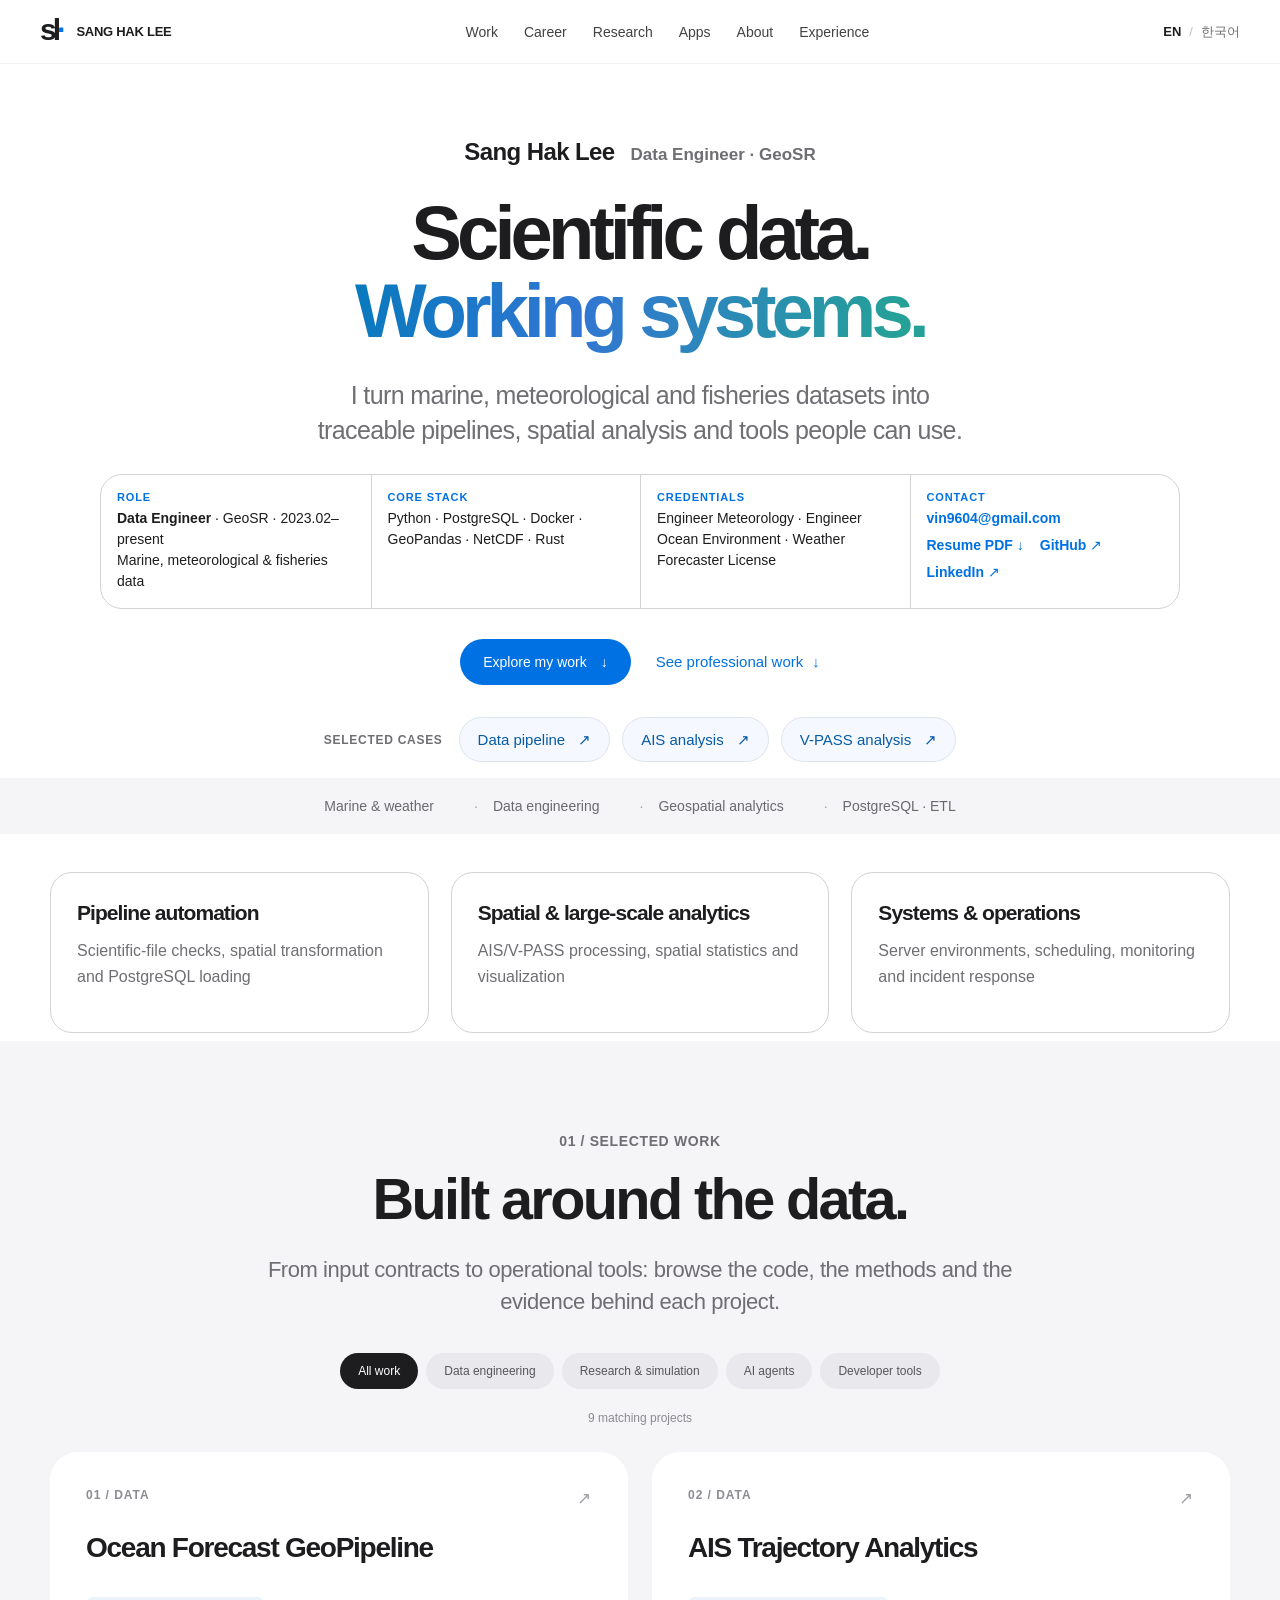
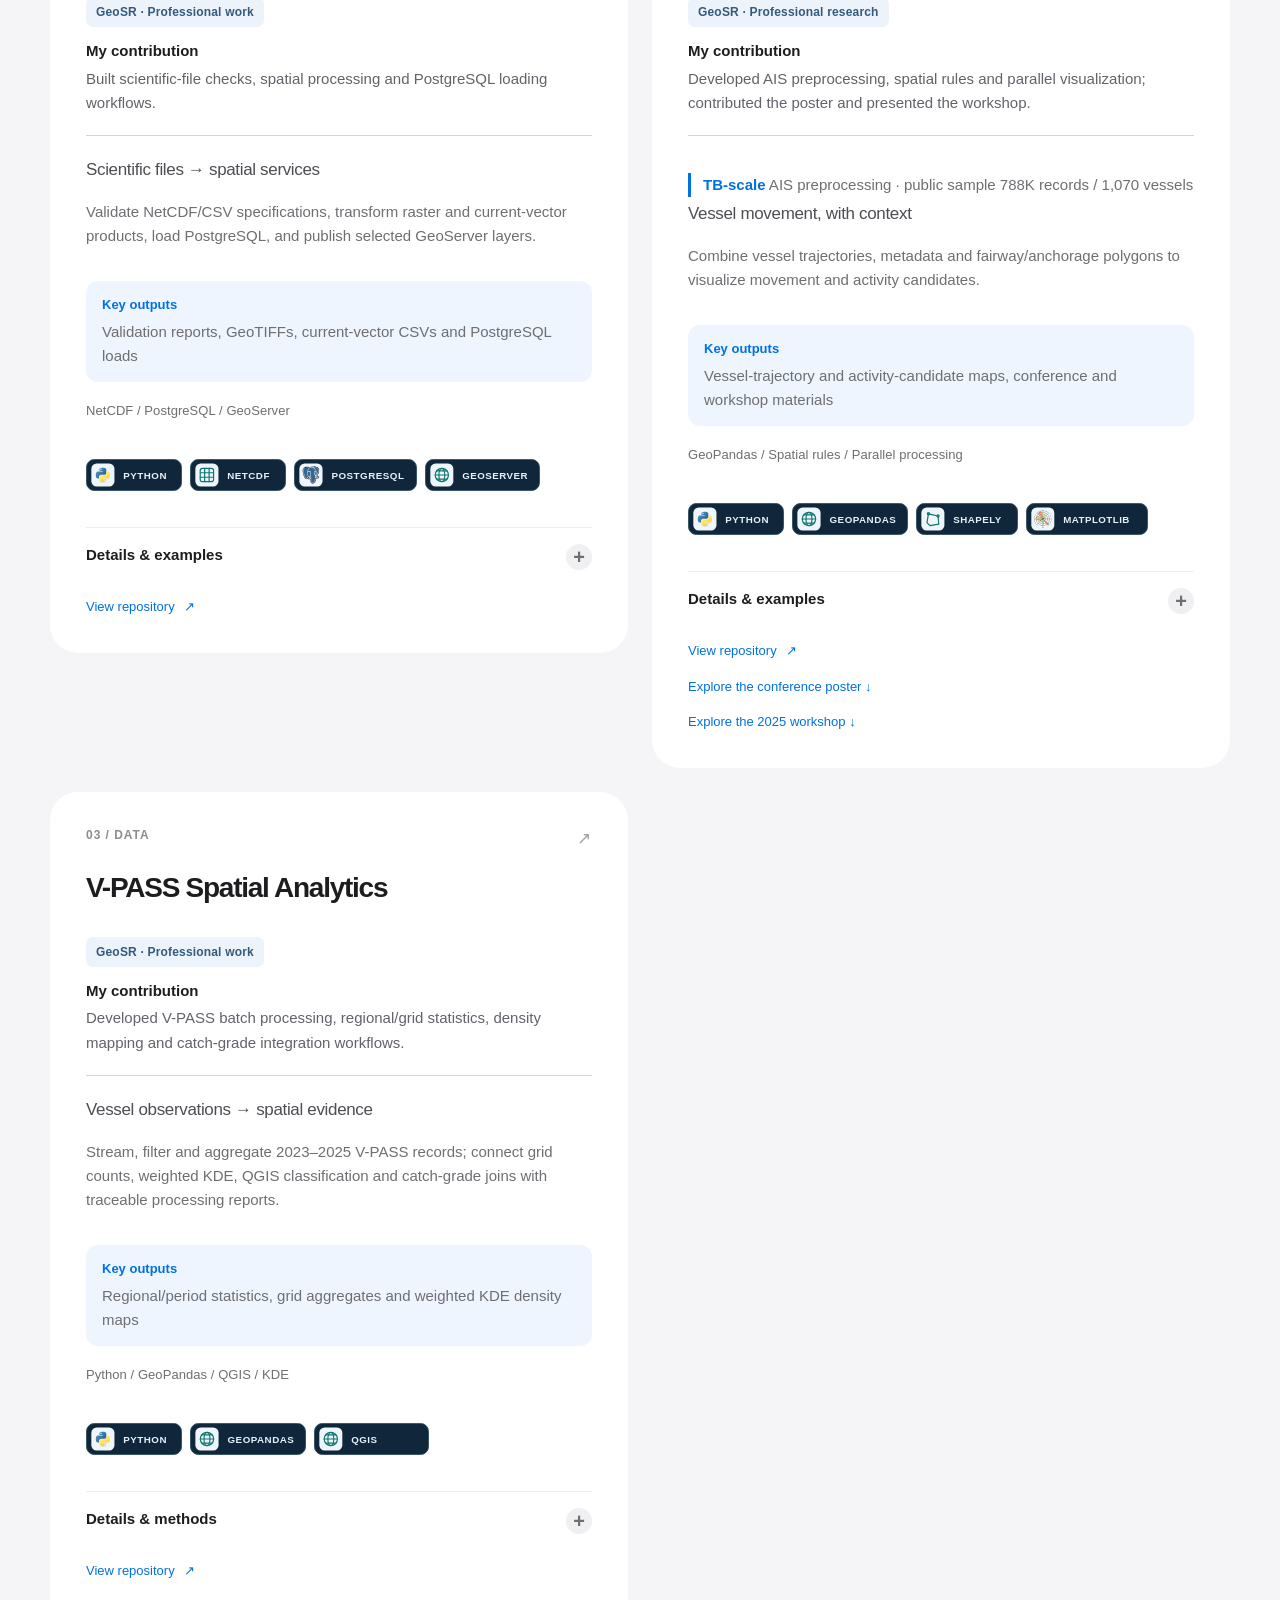
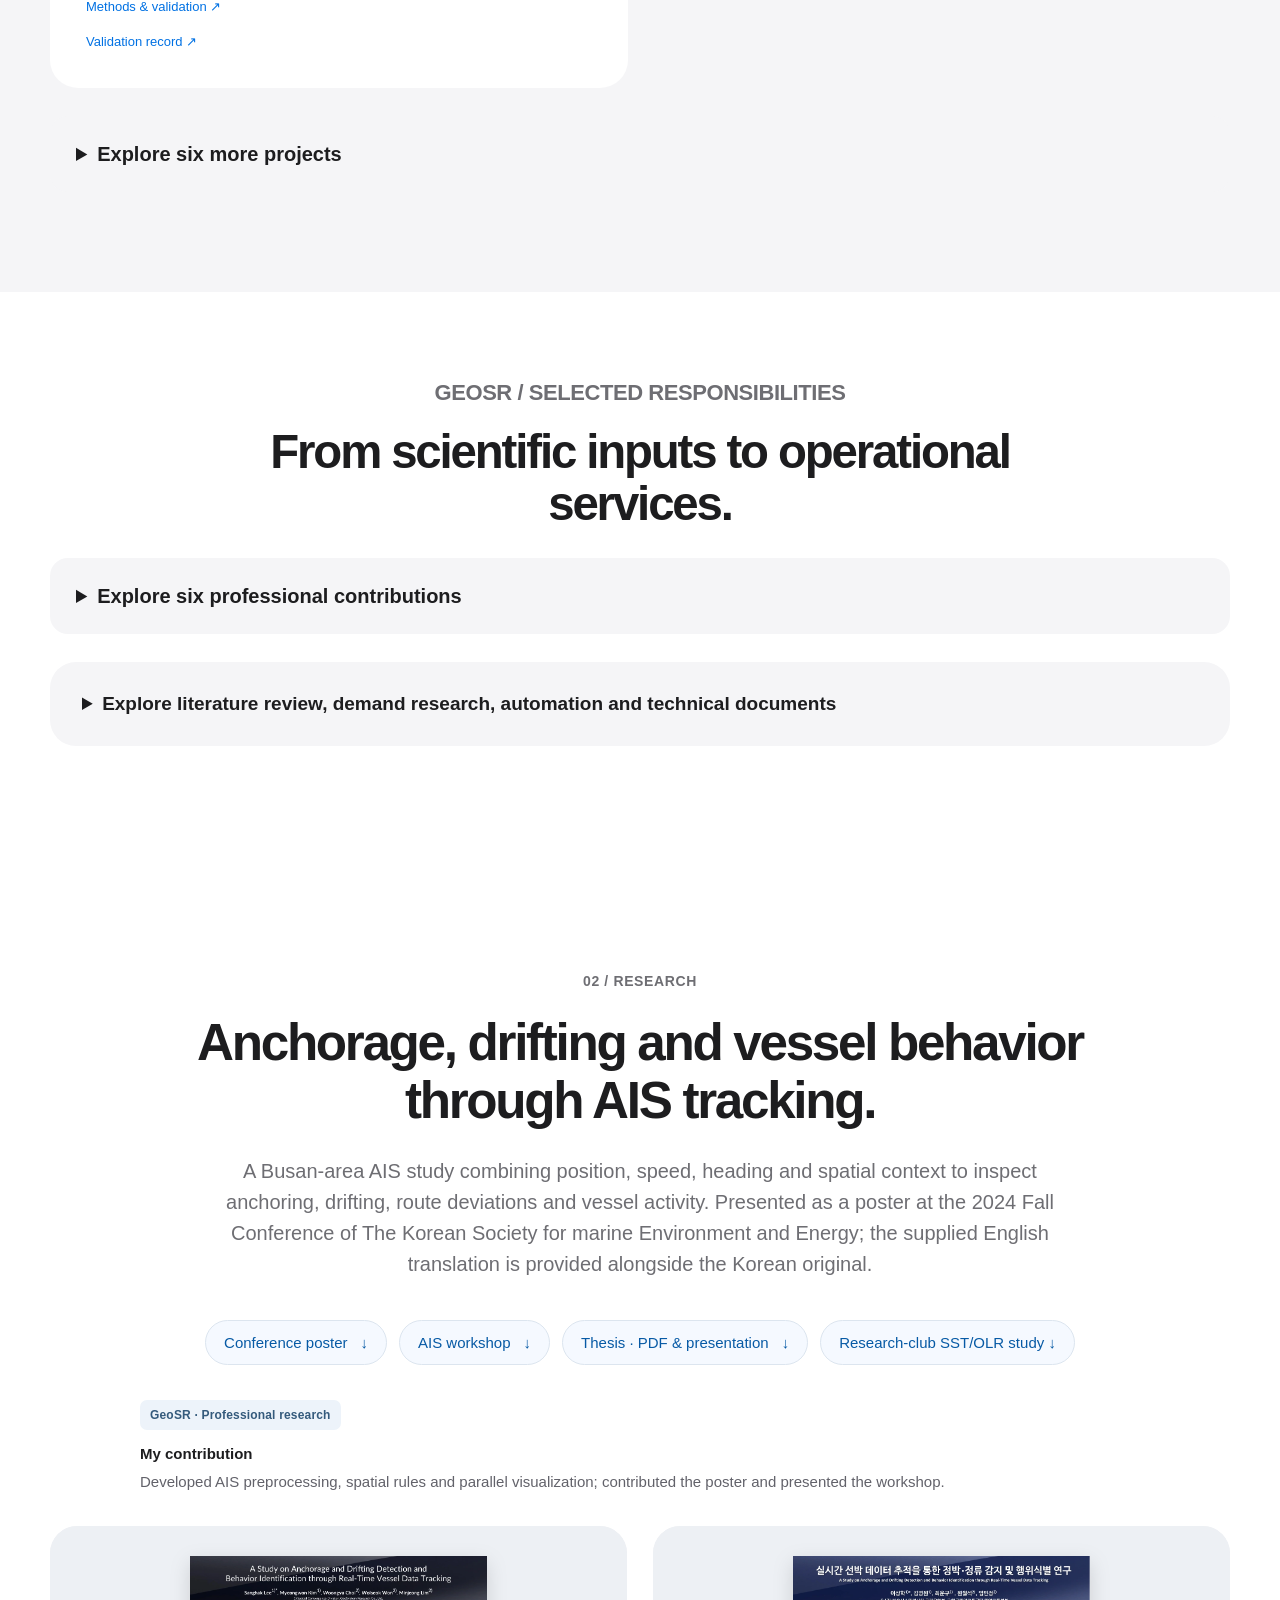
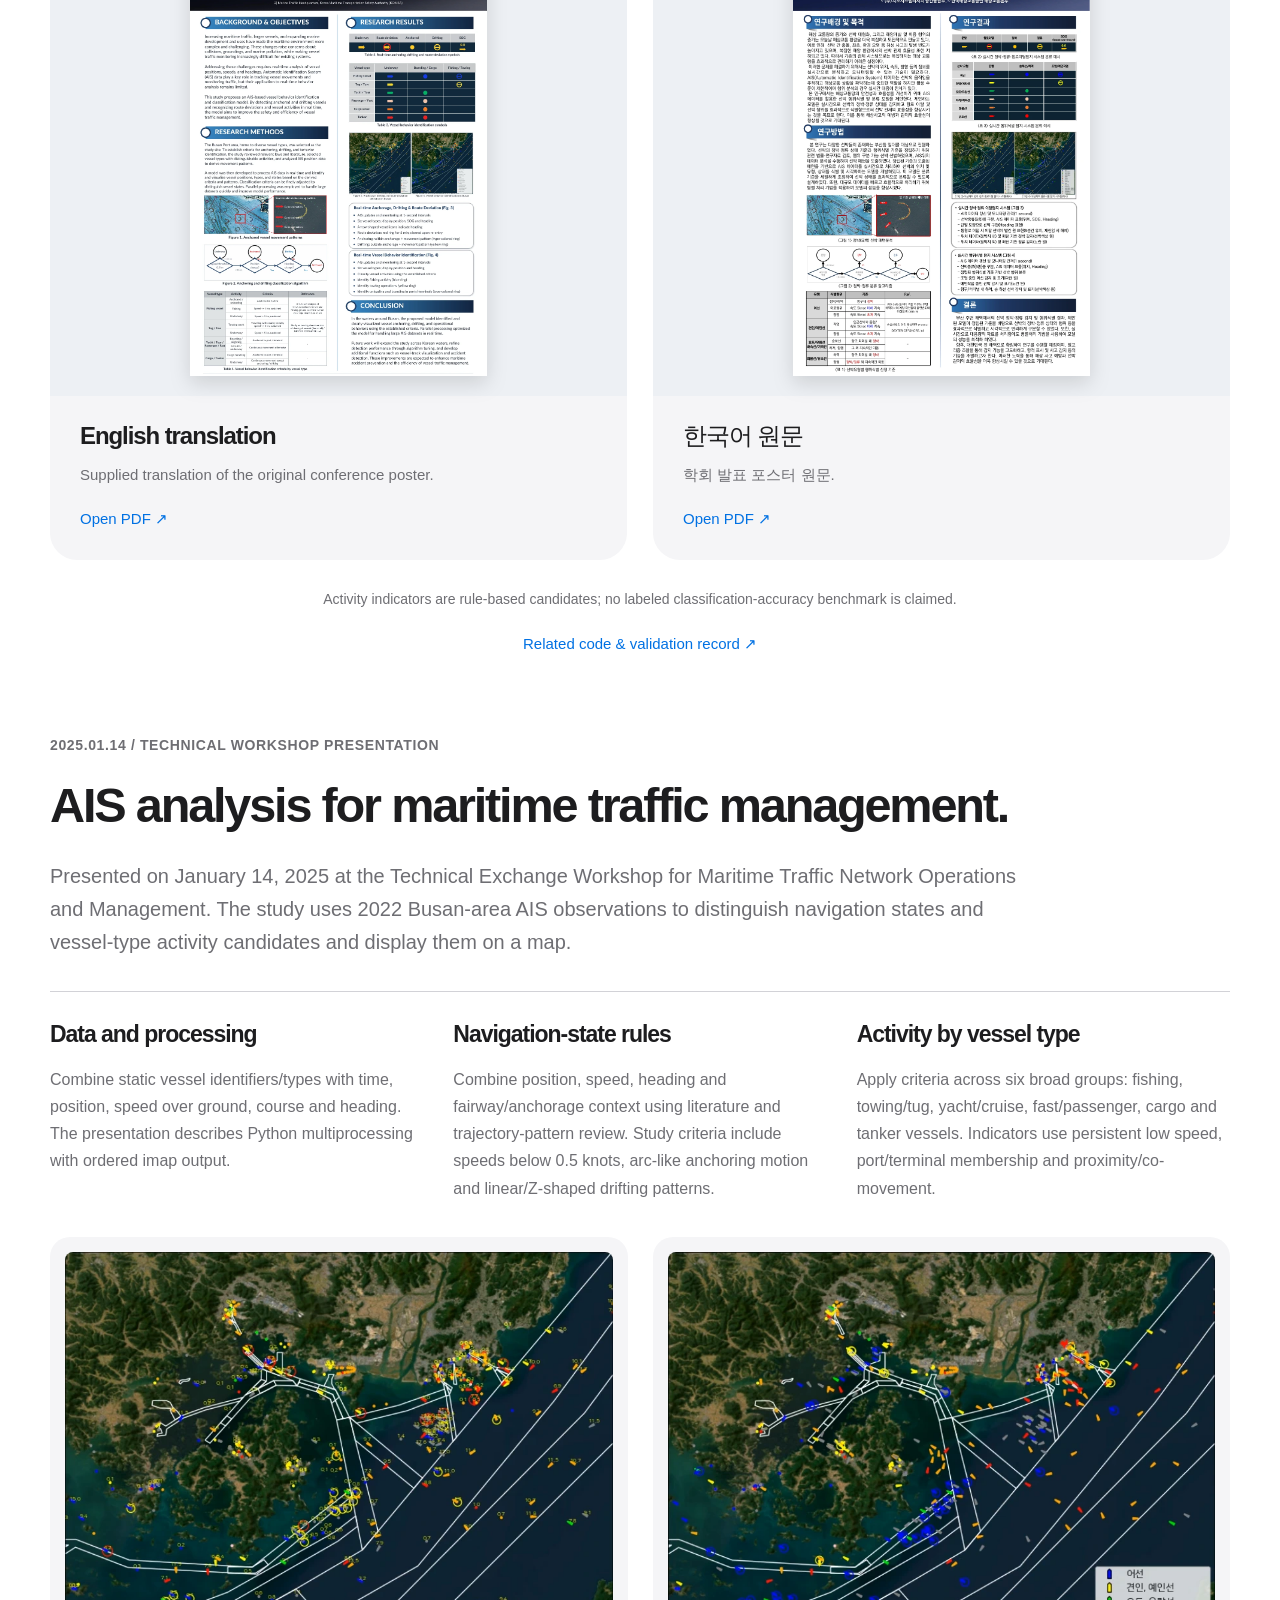
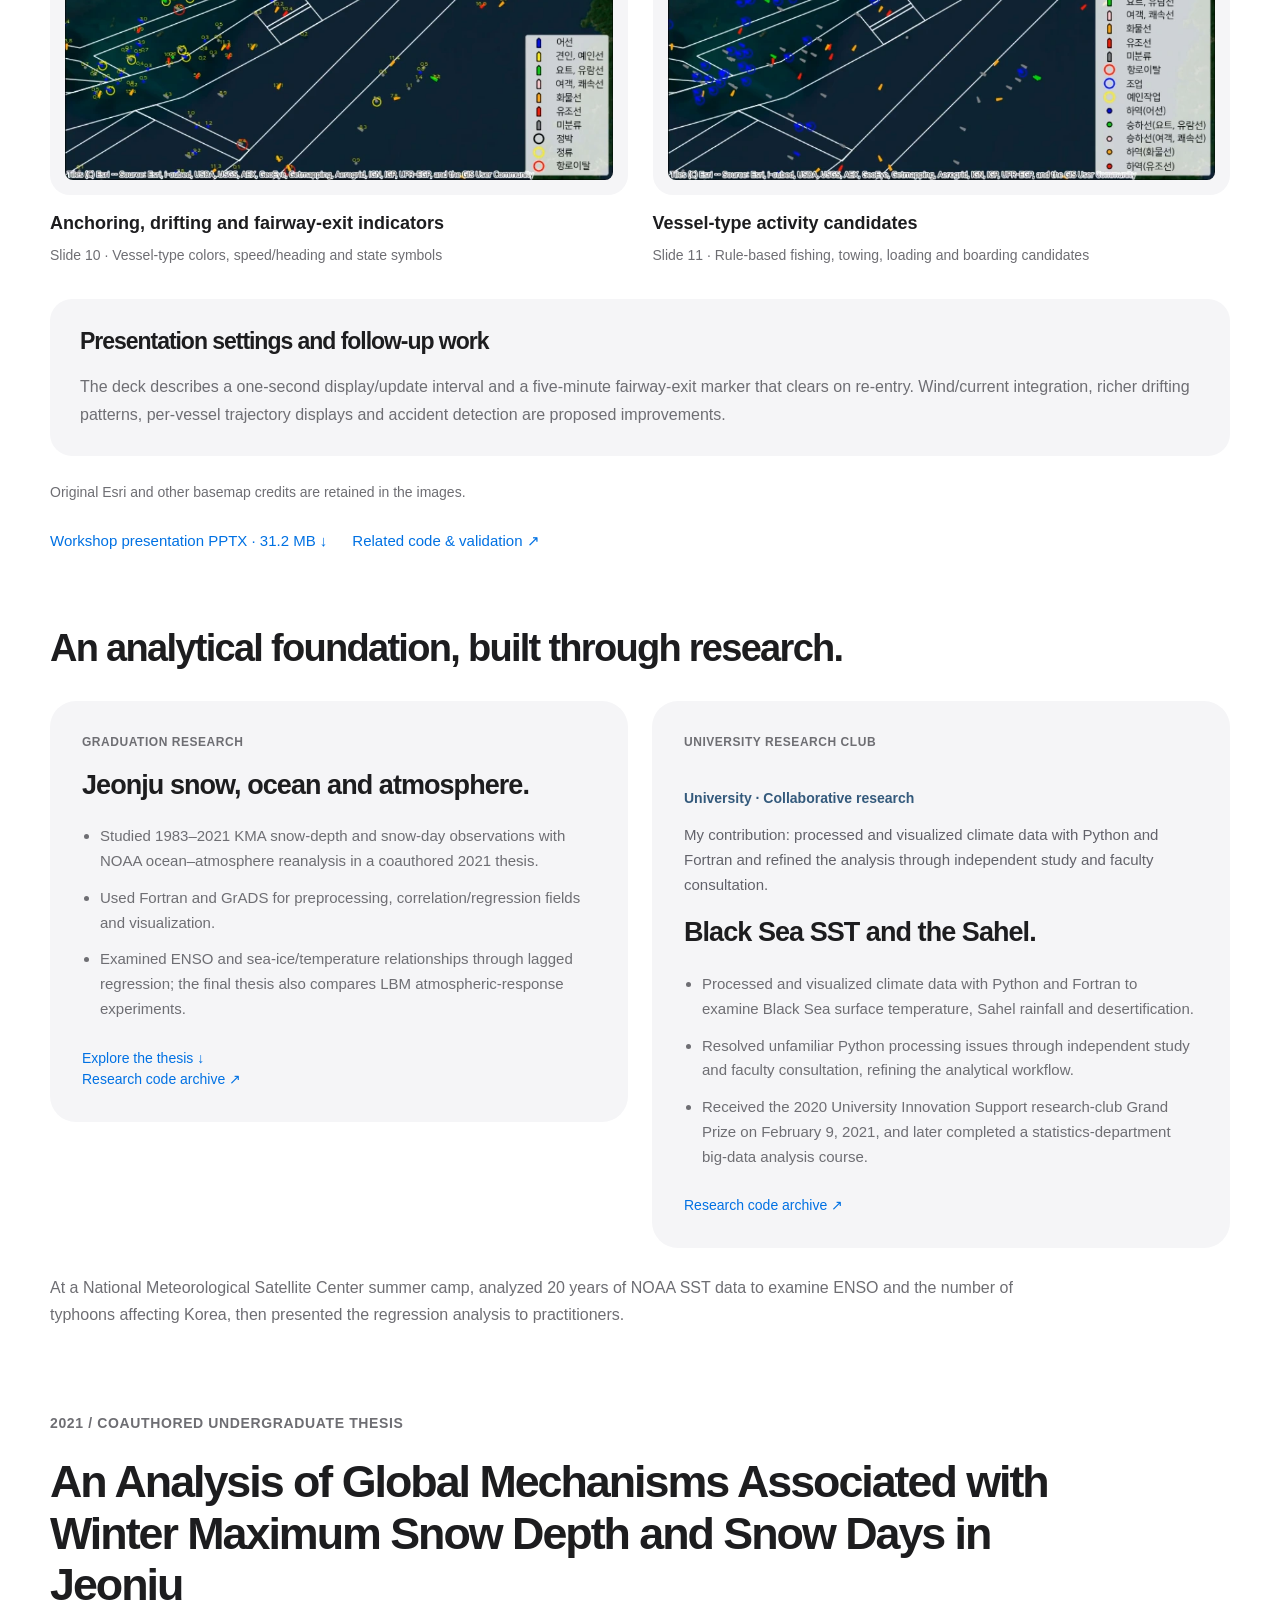
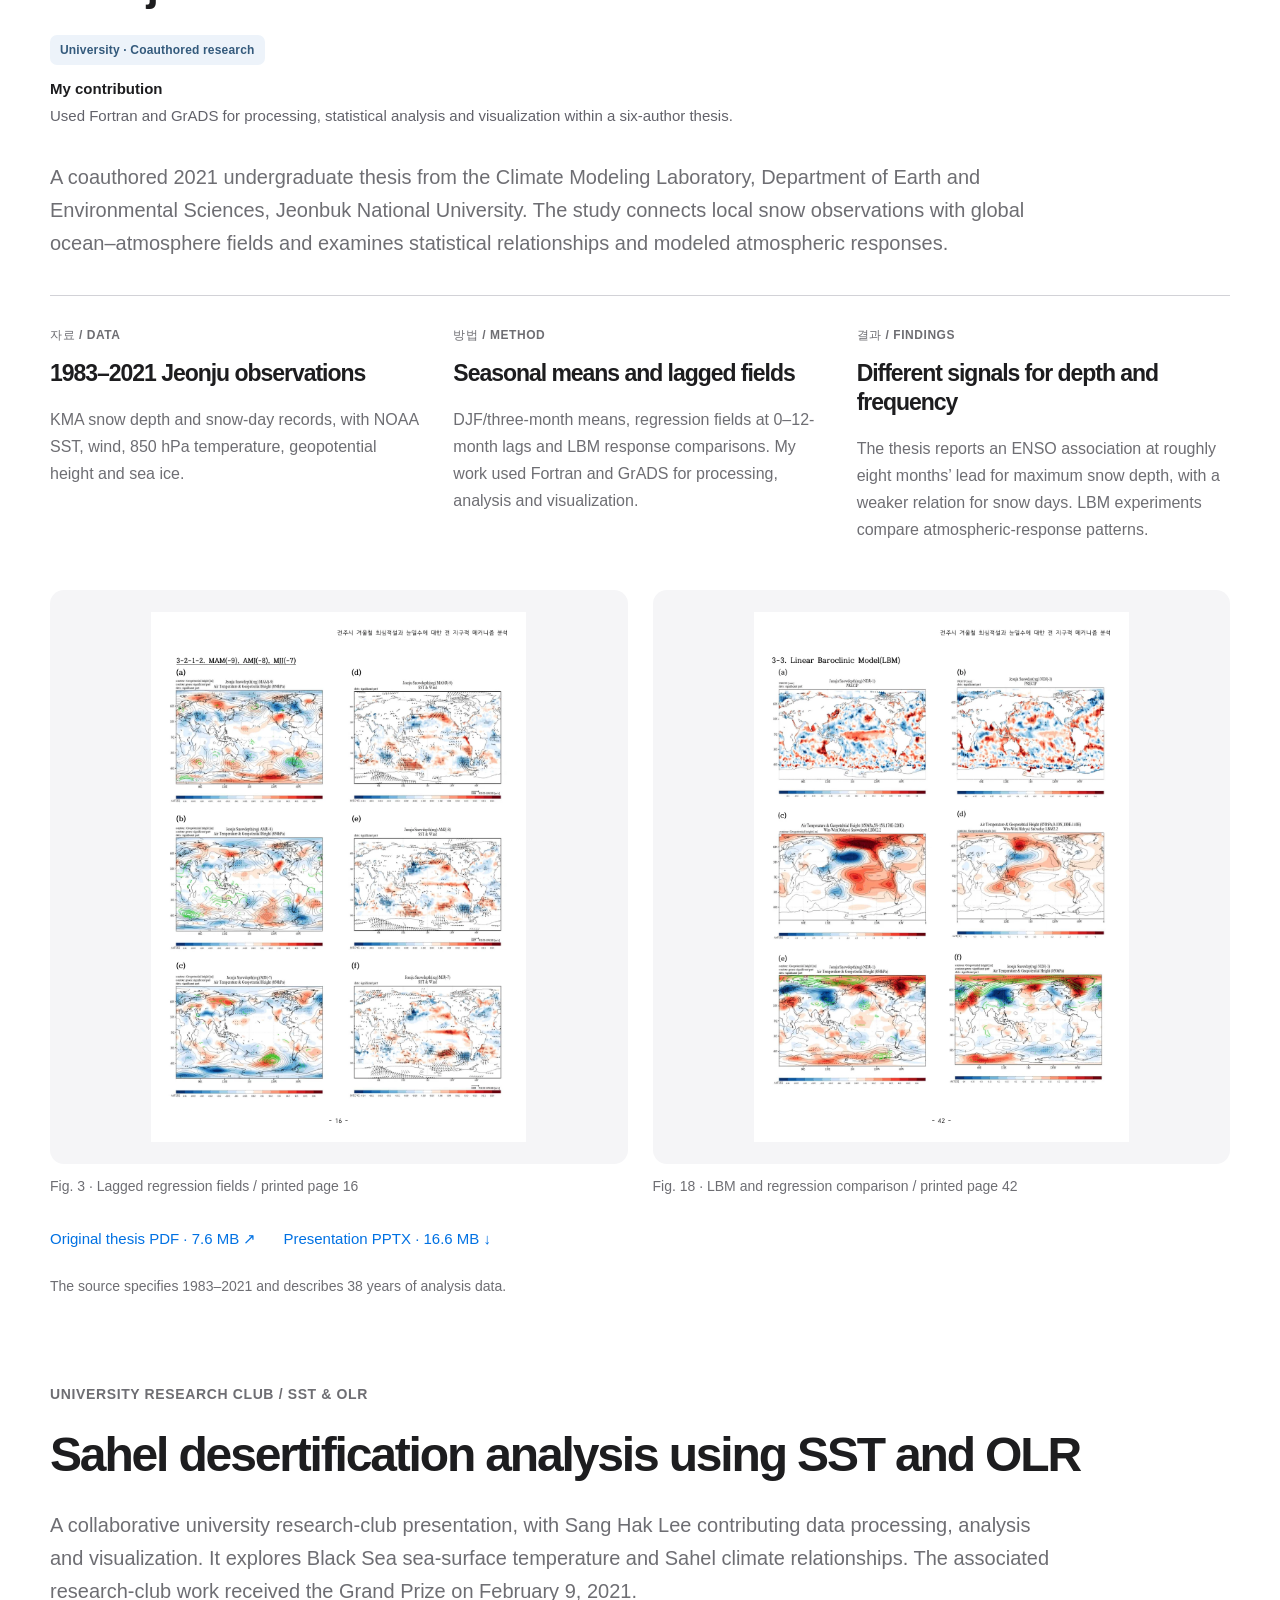
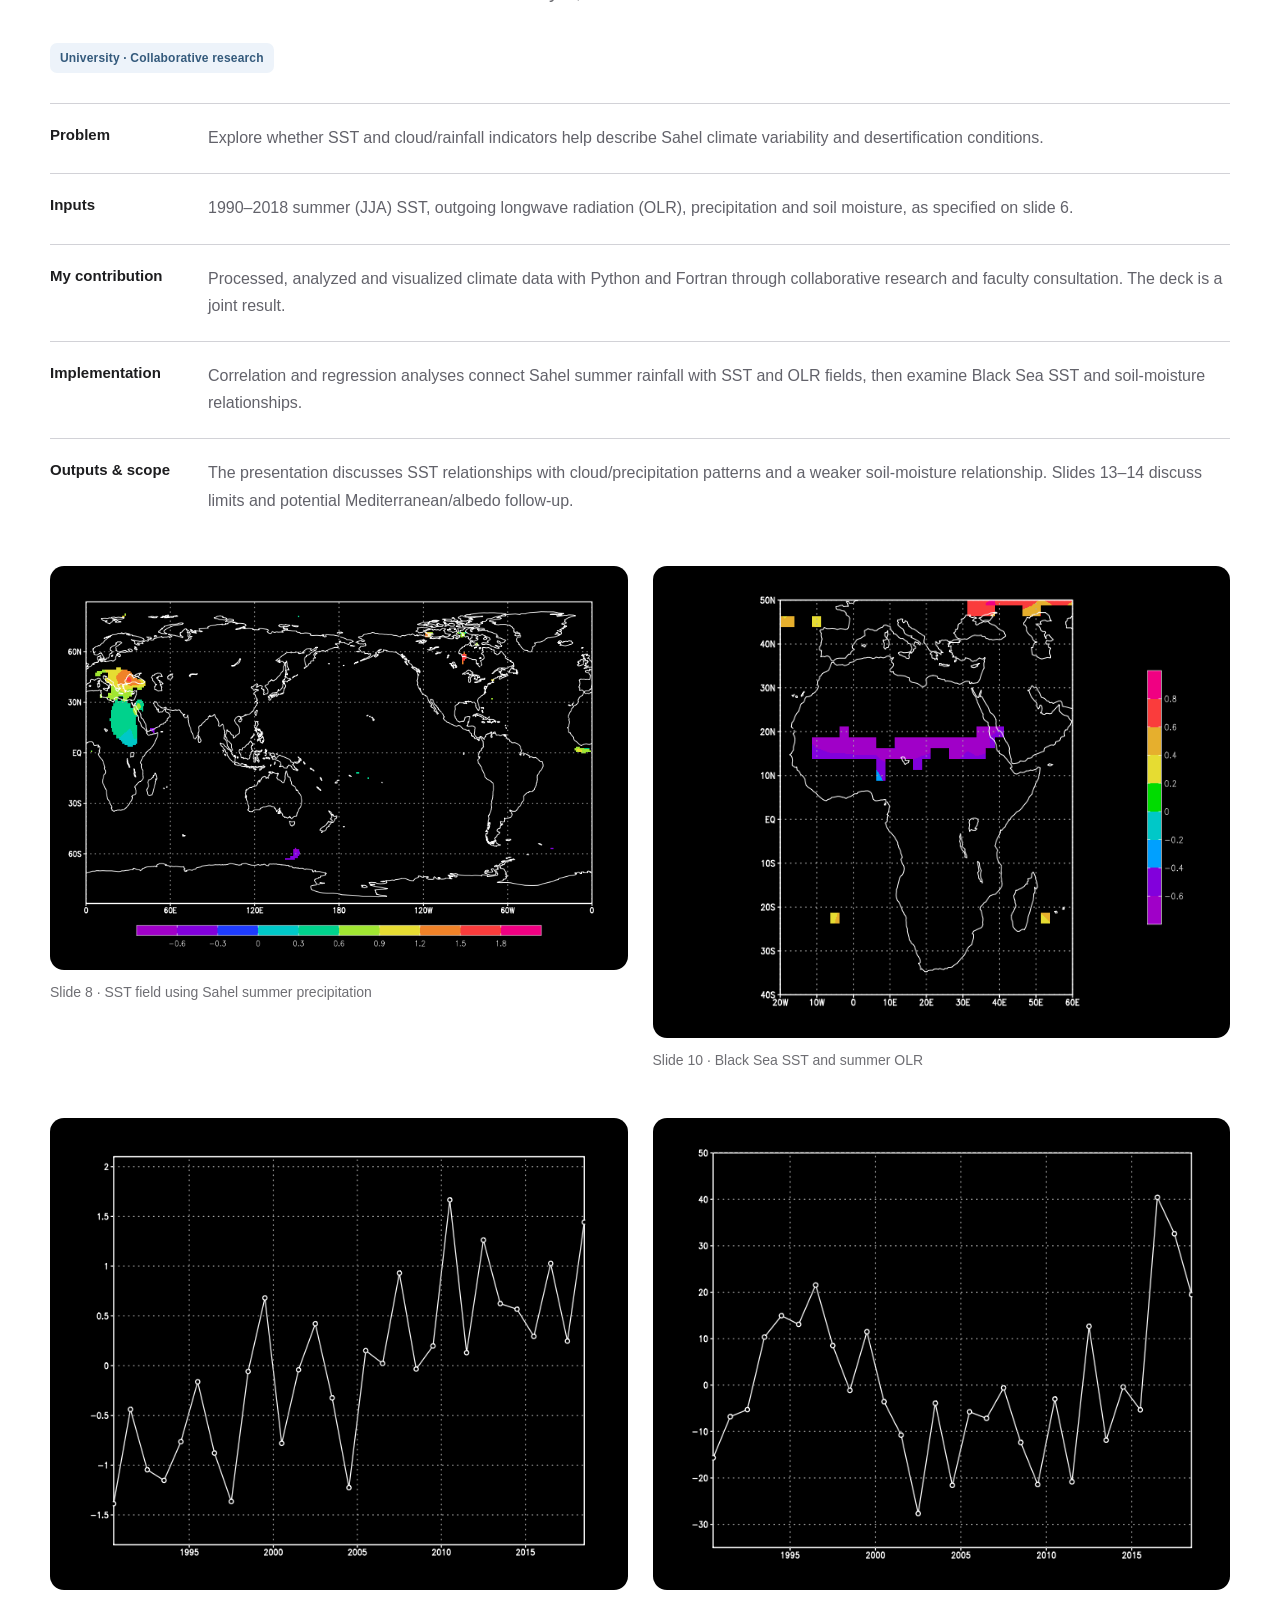
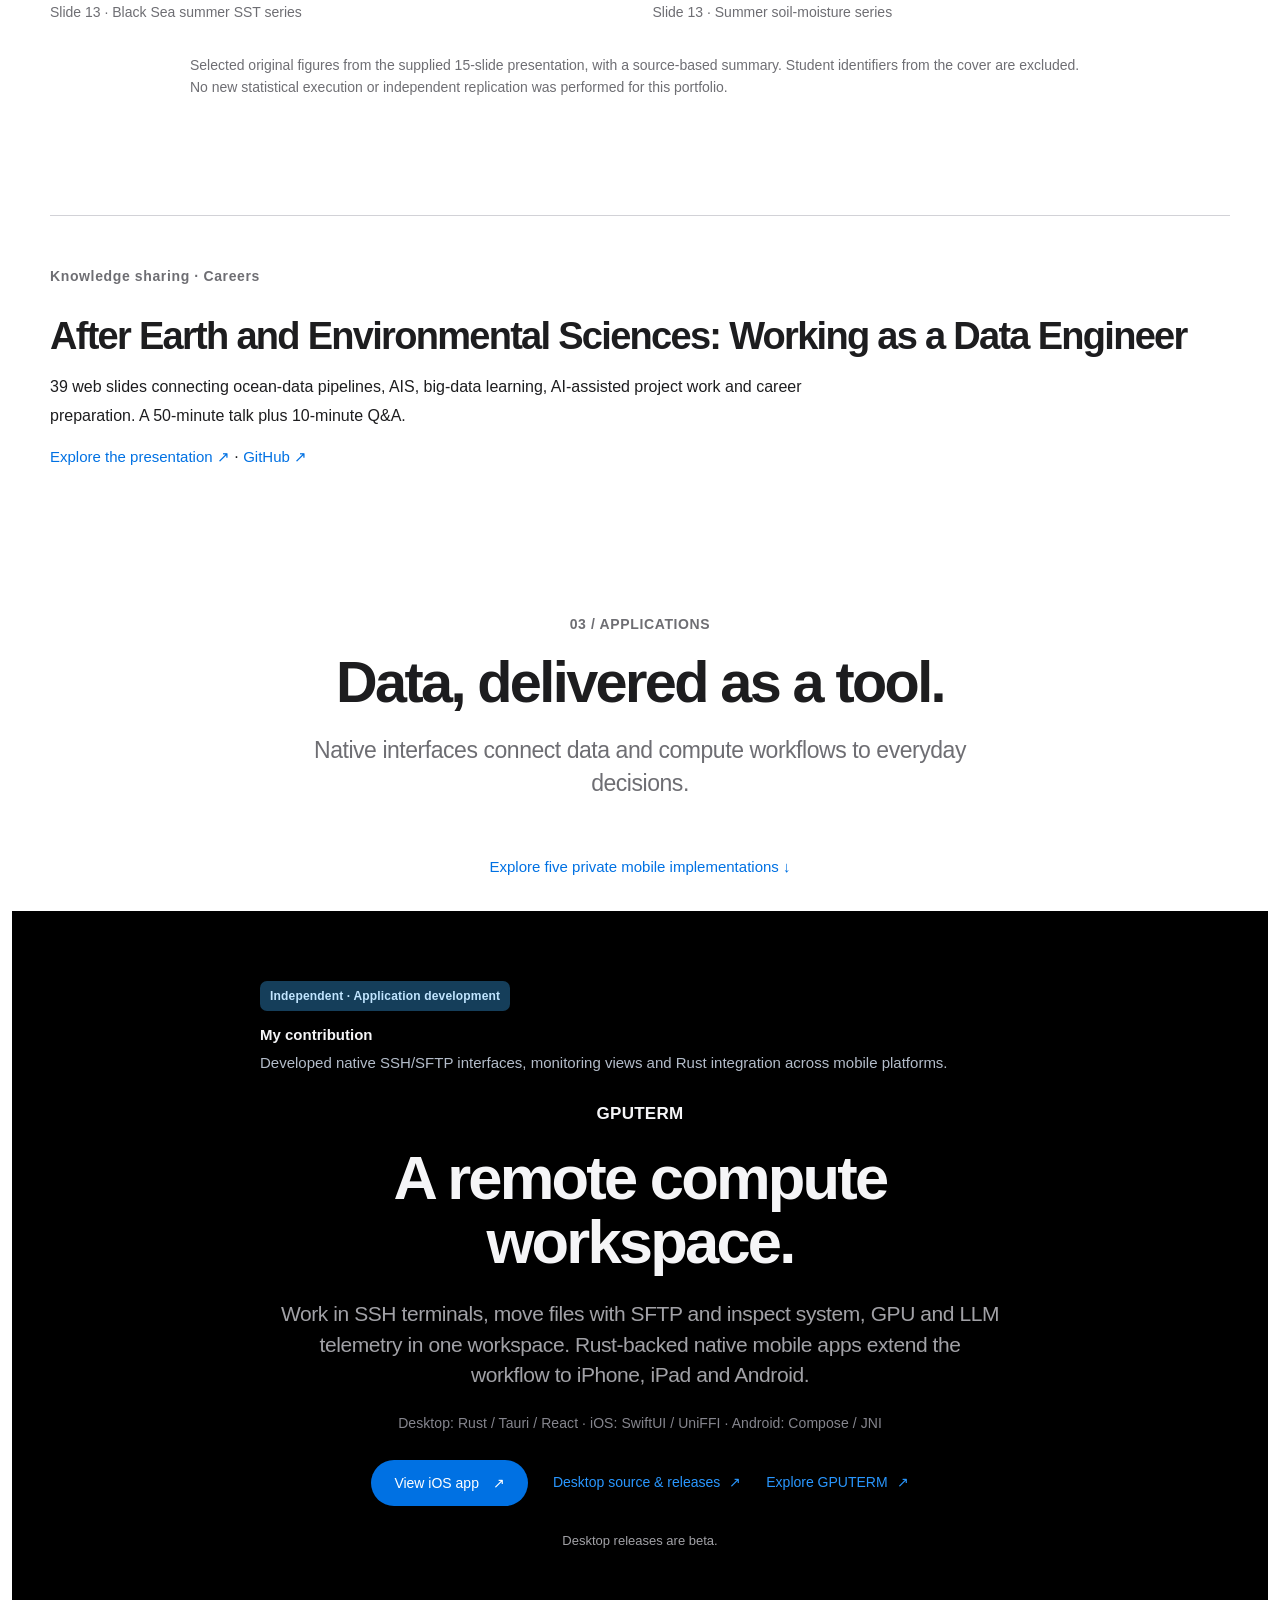
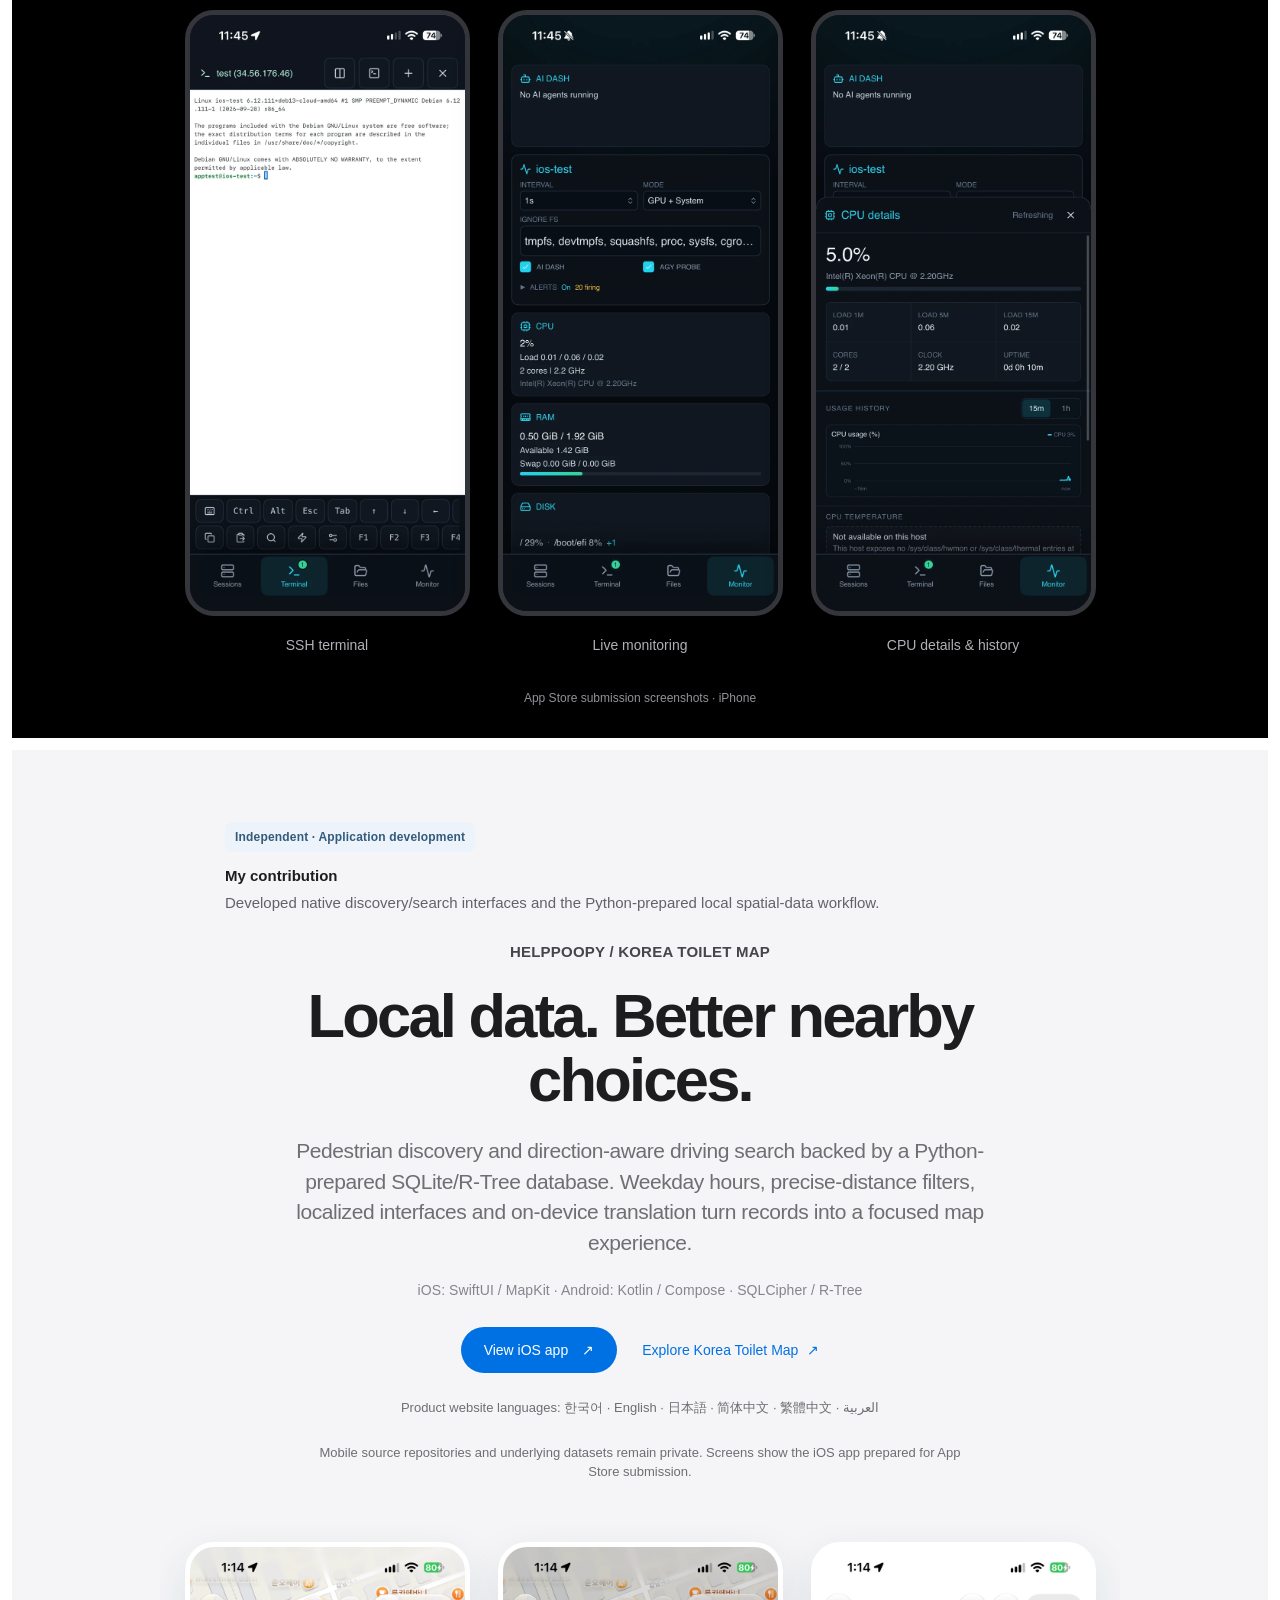
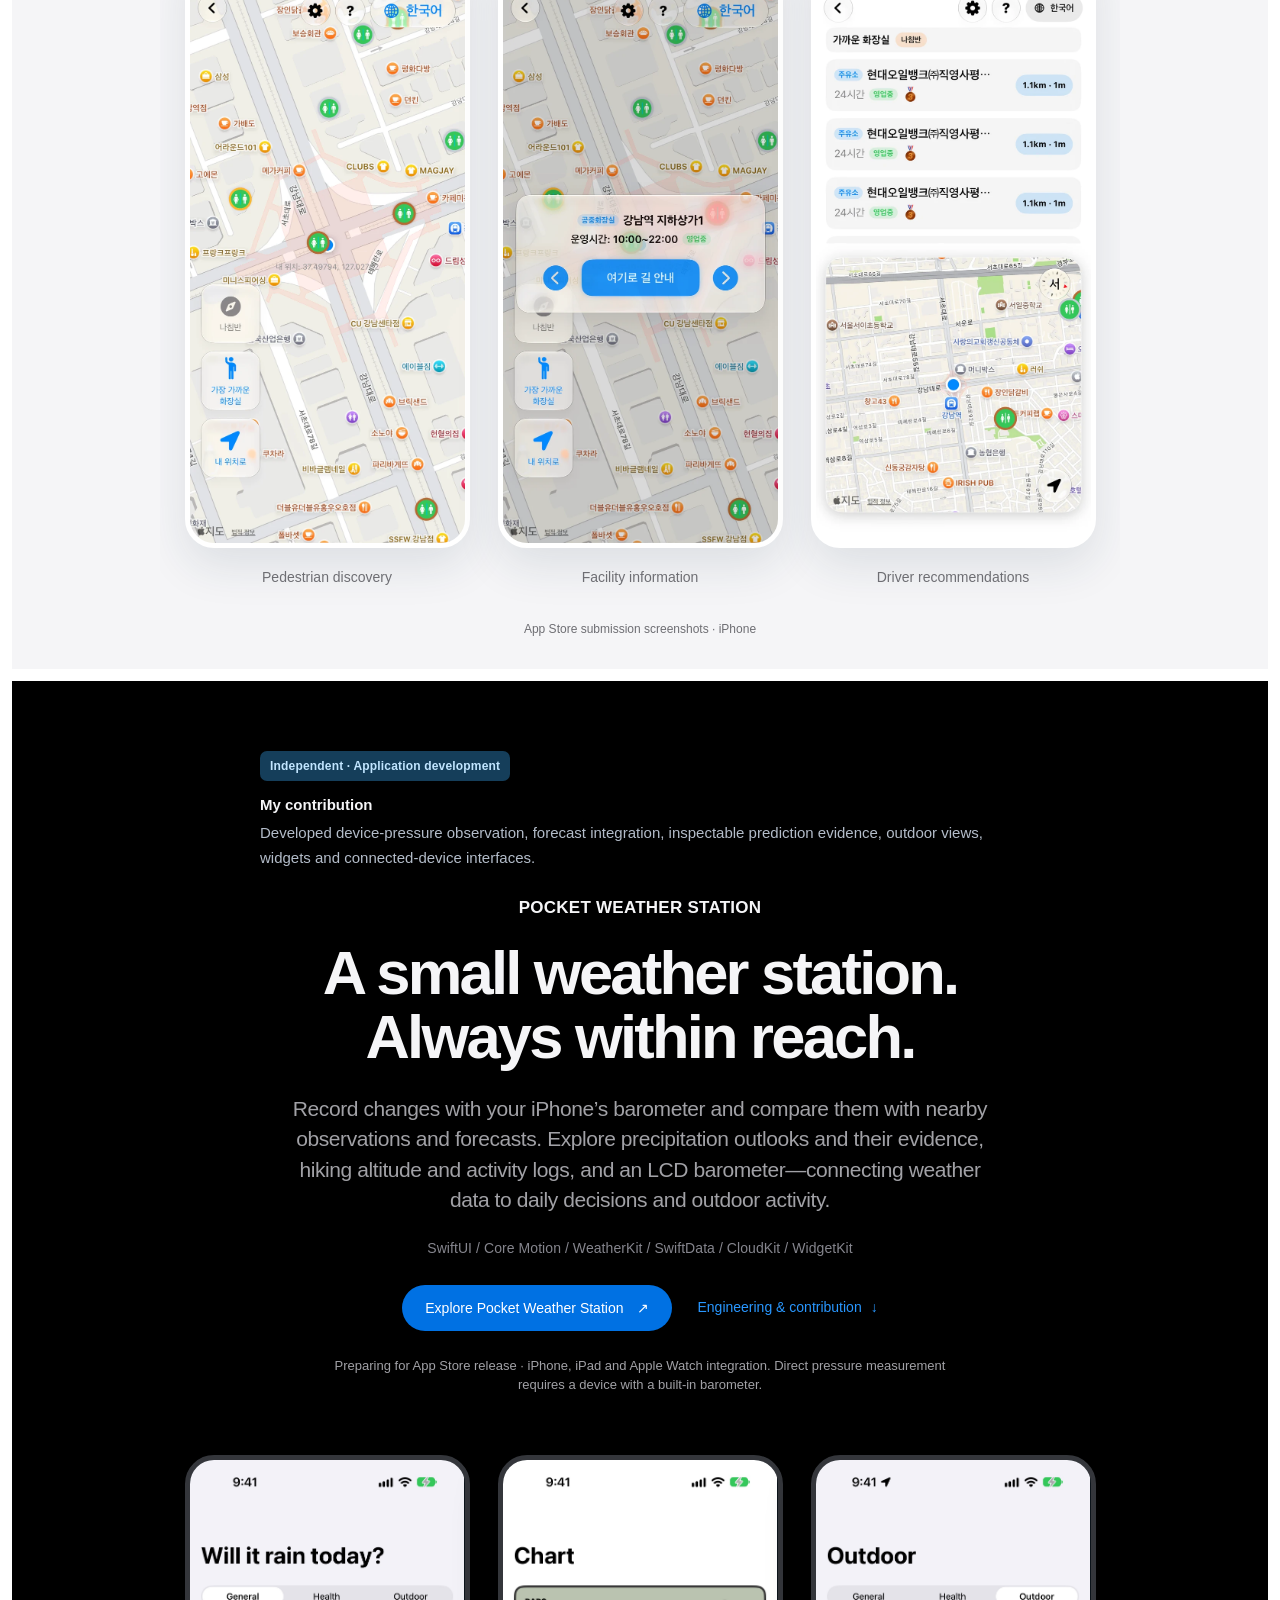
==== commit 33b2770c: "feat(portfolio): add one-page KO/EN resume PDFs and link them from the summary Co-Authored-By: Claud" ====
--- a/index.html
+++ b/index.html
@@ -1,7 +1,7 @@
 <!doctype html>
 <html lang="en"><head><meta charset="utf-8"><meta name="viewport" content="width=device-width, initial-scale=1"><meta name="color-scheme" content="light"><title>Sang Hak Lee — Data Engineer & Scientific Analytics</title><meta name="description" content="Marine and meteorological data engineering, geospatial analytics, scientific workflows, AI agents and native apps by Sang Hak Lee."><link rel="canonical" href="https://fortranmentis.github.io/"><link rel="alternate" hreflang="en" href="https://fortranmentis.github.io/"><link rel="alternate" hreflang="ko" href="https://fortranmentis.github.io/ko/"><link rel="alternate" hreflang="x-default" href="https://fortranmentis.github.io/"><meta property="og:type" content="website"><meta property="og:title" content="Sang Hak Lee — Data Engineer & Scientific Analytics"><meta property="og:description" content="Marine and meteorological data engineering, geospatial analytics, scientific workflows, AI agents and native apps by Sang Hak Lee."><meta property="og:url" content="https://fortranmentis.github.io/"><meta property="og:image" content="https://fortranmentis.github.io/assets/social.png?v=20261027-2"><meta name="twitter:card" content="summary_large_image"><link rel="icon" href="assets/favicon.svg" type="image/svg+xml"><link rel="stylesheet" href="style.css?v=20261112-career-restore"><script src="script.js?v=20261112-5" defer></script></head>
 <body><a class="skip" href="#main">Skip to content</a><header class="header"><a class="wordmark" href="./" aria-label="Sang Hak Lee — Home"><span class="monogram" aria-hidden="true">sl<span>·</span></span><span>SANG HAK LEE<small>DATA & SCIENTIFIC SYSTEMS</small></span></a><nav aria-label="Main navigation"><a href="#work">Work</a><a href="#career">Career</a><a href="#research">Research</a><a href="#apps">Apps</a><a href="#about">About</a><a href="#experience">Experience</a></nav><div class="language" aria-label="Language"><a href="index.html" lang="en" aria-current="page">EN</a><span>/</span><a href="ko/index.html" lang="ko">한국어</a></div></header>
-<main id="main"><section class="hero wrap" aria-labelledby="hero-title"><div class="hero-copy"><p class="hero-identity"><strong>Sang Hak Lee</strong><span>Data Engineer · GeoSR</span></p><h1 id="hero-title">Scientific data.<br><em>Working systems.</em></h1><p class="intro">I turn marine, meteorological and fisheries datasets into traceable pipelines, spatial analysis and tools people can use.</p><section class="summary-band hero-summary" aria-label="Summary"><dl class="summary-grid"><div><dt>Role</dt><dd><strong>Data Engineer</strong> · GeoSR · 2023.02–present<br>Marine, meteorological &amp; fisheries data</dd></div><div><dt>Core stack</dt><dd>Python · PostgreSQL · Docker · GeoPandas · NetCDF · Rust</dd></div><div><dt>Credentials</dt><dd>Engineer Meteorology · Engineer Ocean Environment · Weather Forecaster License</dd></div><div><dt>Contact</dt><dd class="summary-links"><a href="mailto:vin9604@gmail.com">vin9604@gmail.com</a><a href="https://github.com/fortranmentis">GitHub ↗</a><a href="https://www.linkedin.com/in/sang-hak-lee-ba11a5447/">LinkedIn ↗</a></dd></div></dl></section><div class="actions"><a class="button primary" href="#work">Explore my work <span aria-hidden="true">↓</span></a><a class="text-link" href="#career">See professional work <span aria-hidden="true">↓</span></a></div><nav class="hero-cases" aria-label="Featured cases"><span>SELECTED CASES</span><a href="#pipeline">Data pipeline <span aria-hidden="true">↗</span></a><a href="#ais-workshop">AIS analysis <span aria-hidden="true">↗</span></a><a href="#vpass-spatial-analytics">V-PASS analysis <span aria-hidden="true">↗</span></a></nav></div><div class="system" role="img" aria-label="Conceptual path from scientific inputs through validation and spatial context to usable tools"><div class="system-top"><span>FROM DATA TO DECISION</span><span aria-hidden="true">[ 01 — 04 ]</span></div><svg class="system-path" viewBox="0 0 480 440" preserveAspectRatio="none" aria-hidden="true"><defs><pattern id="g" width="28" height="28" patternUnits="userSpaceOnUse"><path d="M28 0H0V28" fill="none" stroke="#35555c" stroke-width=".6"/></pattern></defs><rect width="480" height="440" fill="url(#g)"/><path d="M70 100C320 30 50 335 290 305S430 250 440 390" fill="none" stroke="#487171" stroke-width="1"/><path d="M110 105L338 180 145 275 350 355" fill="none" stroke="#7fe0c8" stroke-width="2" stroke-dasharray="5 7"/></svg><div class="node n0"><span class="node-icon" aria-hidden="true">▤</span><span>Scientific inputs</span><small>NetCDF · CSV</small></div><div class="node n1"><span class="node-icon" aria-hidden="true">⌁</span><span>Validate & transform</span><small>Python · Fortran</small></div><div class="node n2"><span class="node-icon" aria-hidden="true">⊕</span><span>Spatial context</span><small>Grid · Vector</small></div><div class="node n3"><span class="node-icon" aria-hidden="true">↗</span><span>Usable tools</span><small>API · Apps</small></div><p class="system-caption">Explicit inputs. Inspectable decisions. Useful outputs.</p></div></section>
+<main id="main"><section class="hero wrap" aria-labelledby="hero-title"><div class="hero-copy"><p class="hero-identity"><strong>Sang Hak Lee</strong><span>Data Engineer · GeoSR</span></p><h1 id="hero-title">Scientific data.<br><em>Working systems.</em></h1><p class="intro">I turn marine, meteorological and fisheries datasets into traceable pipelines, spatial analysis and tools people can use.</p><section class="summary-band hero-summary" aria-label="Summary"><dl class="summary-grid"><div><dt>Role</dt><dd><strong>Data Engineer</strong> · GeoSR · 2023.02–present<br>Marine, meteorological &amp; fisheries data</dd></div><div><dt>Core stack</dt><dd>Python · PostgreSQL · Docker · GeoPandas · NetCDF · Rust</dd></div><div><dt>Credentials</dt><dd>Engineer Meteorology · Engineer Ocean Environment · Weather Forecaster License</dd></div><div><dt>Contact</dt><dd class="summary-links"><a href="mailto:vin9604@gmail.com">vin9604@gmail.com</a><a href="resume/resume-en.pdf" target="_blank" rel="noopener">Resume PDF ↓</a><a href="https://github.com/fortranmentis">GitHub ↗</a><a href="https://www.linkedin.com/in/sang-hak-lee-ba11a5447/">LinkedIn ↗</a></dd></div></dl></section><div class="actions"><a class="button primary" href="#work">Explore my work <span aria-hidden="true">↓</span></a><a class="text-link" href="#career">See professional work <span aria-hidden="true">↓</span></a></div><nav class="hero-cases" aria-label="Featured cases"><span>SELECTED CASES</span><a href="#pipeline">Data pipeline <span aria-hidden="true">↗</span></a><a href="#ais-workshop">AIS analysis <span aria-hidden="true">↗</span></a><a href="#vpass-spatial-analytics">V-PASS analysis <span aria-hidden="true">↗</span></a></nav></div><div class="system" role="img" aria-label="Conceptual path from scientific inputs through validation and spatial context to usable tools"><div class="system-top"><span>FROM DATA TO DECISION</span><span aria-hidden="true">[ 01 — 04 ]</span></div><svg class="system-path" viewBox="0 0 480 440" preserveAspectRatio="none" aria-hidden="true"><defs><pattern id="g" width="28" height="28" patternUnits="userSpaceOnUse"><path d="M28 0H0V28" fill="none" stroke="#35555c" stroke-width=".6"/></pattern></defs><rect width="480" height="440" fill="url(#g)"/><path d="M70 100C320 30 50 335 290 305S430 250 440 390" fill="none" stroke="#487171" stroke-width="1"/><path d="M110 105L338 180 145 275 350 355" fill="none" stroke="#7fe0c8" stroke-width="2" stroke-dasharray="5 7"/></svg><div class="node n0"><span class="node-icon" aria-hidden="true">▤</span><span>Scientific inputs</span><small>NetCDF · CSV</small></div><div class="node n1"><span class="node-icon" aria-hidden="true">⌁</span><span>Validate & transform</span><small>Python · Fortran</small></div><div class="node n2"><span class="node-icon" aria-hidden="true">⊕</span><span>Spatial context</span><small>Grid · Vector</small></div><div class="node n3"><span class="node-icon" aria-hidden="true">↗</span><span>Usable tools</span><small>API · Apps</small></div><p class="system-caption">Explicit inputs. Inspectable decisions. Useful outputs.</p></div></section>
 <div class="focus-strip"><div class="wrap"><span>Marine & weather</span><span>Data engineering</span><span>Geospatial analytics</span><span>PostgreSQL · ETL</span></div></div><section class="capability-section wrap" aria-label="Core capabilities"><div class="capability-grid"><article><h3>Pipeline automation</h3><p>Scientific-file checks, spatial transformation and PostgreSQL loading</p></article><article><h3>Spatial & large-scale analytics</h3><p>AIS/V-PASS processing, spatial statistics and visualization</p></article><article><h3>Systems & operations</h3><p>Server environments, scheduling, monitoring and incident response</p></article></div></section><section id="work" class="work-section" aria-labelledby="work-title"><div class="wrap"><div class="section-heading"><div><p class="eyebrow">01 / SELECTED WORK</p><h2 id="work-title">Built around the data.</h2></div><p>From input contracts to operational tools: browse the code, the methods and the evidence behind each project.</p></div><div class="filters" role="group" aria-label="Project filters" hidden><button type="button" data-filter="all" aria-pressed="true">All work</button><button type="button" data-filter="data" aria-pressed="false">Data engineering</button><button type="button" data-filter="research" aria-pressed="false">Research & simulation</button><button type="button" data-filter="ai" aria-pressed="false">AI agents</button><button type="button" data-filter="tools" aria-pressed="false">Developer tools</button></div><p class="result-count" aria-live="polite" data-count-label="matching projects"></p><div class="project-grid"><article id="pipeline" class="project" data-category="data"><div class="project-meta"><span>01 / DATA</span><span aria-hidden="true">↗</span></div><h3><a href="https://github.com/fortranmentis/ocean-forecast-geopipeline">Ocean Forecast GeoPipeline</a></h3><div class="project-attribution"><span class="context-label">GeoSR · Professional work</span><p class="contribution"><strong>My contribution</strong> Built scientific-file checks, spatial processing and PostgreSQL loading workflows.</p></div><p class="project-headline">Scientific files → spatial services</p><p>Validate NetCDF/CSV specifications, transform raster and current-vector products, load PostgreSQL, and publish selected GeoServer layers.</p><p class="project-output"><strong>Key outputs</strong><span>Validation reports, GeoTIFFs, current-vector CSVs and PostgreSQL loads</span></p><p class="stack">NetCDF / PostgreSQL / GeoServer</p><div class="tech-badges" aria-label="Technology stack"><img src="assets/badges/python.svg" alt="Python" height="36" loading="lazy"><img src="assets/badges/netcdf.svg" alt="NetCDF" height="36" loading="lazy"><img src="assets/badges/postgresql.svg" alt="PostgreSQL" height="36" loading="lazy"><img src="assets/badges/geoserver.svg" alt="GeoServer" height="36" loading="lazy"></div><details class="project-detail"><summary>Details & examples</summary><p class="case-context">2025.06–2026.04 · Extended project period</p><div class="project-detail-body"><dl><div><dt>Problem</dt><dd>Recurring scientific products need explicit acceptance rules and traceable processing.</dd></div><div><dt>Inputs</dt><dd>Delivered NetCDF/CSV files and operator-supplied specifications.</dd></div><div><dt>My role</dt><dd>Built scientific-file checks, spatial processing and PostgreSQL loading workflows.</dd></div><div><dt>Processing & operations</dt><dd>Compare fields and dimensions, regrid/reproject rasters, derive speed and direction from U/V, and coordinate database updates.</dd></div><div><dt>Outputs & evidence</dt><dd>Field-level acceptance reports, GeoTIFFs, current-vector CSVs and selected GeoServer layers.</dd></div></dl></div></details><a class="text-link" href="https://github.com/fortranmentis/ocean-forecast-geopipeline">View repository <span aria-hidden="true">↗</span></a></article><article class="project" data-category="data"><div class="project-meta"><span>02 / DATA</span><span aria-hidden="true">↗</span></div><h3><a href="https://github.com/fortranmentis/Busan-AIS-ship-behavior-analysis">AIS Trajectory Analytics</a></h3><div class="project-attribution"><span class="context-label">GeoSR · Professional research</span><p class="contribution"><strong>My contribution</strong> Developed AIS preprocessing, spatial rules and parallel visualization; contributed the poster and presented the workshop.</p></div><p class="project-metric"><strong>TB-scale</strong> AIS preprocessing · public sample 788K records / 1,070 vessels</p><p class="project-headline">Vessel movement, with context</p><p>Combine vessel trajectories, metadata and fairway/anchorage polygons to visualize movement and activity candidates.</p><p class="project-output"><strong>Key outputs</strong><span>Vessel-trajectory and activity-candidate maps, conference and workshop materials</span></p><p class="stack">GeoPandas / Spatial rules / Parallel processing</p><div class="tech-badges" aria-label="Technology stack"><img src="assets/badges/python.svg" alt="Python" height="36" loading="lazy"><img src="assets/badges/geopandas.svg" alt="GeoPandas" height="36" loading="lazy"><img src="assets/badges/shapely.svg" alt="Shapely" height="36" loading="lazy"><img src="assets/badges/matplotlib.svg" alt="Matplotlib" height="36" loading="lazy"></div><details class="project-detail"><summary>Details & examples</summary><div class="project-detail-body"><dl><div><dt>Problem</dt><dd>Vessel movement needs spatial and temporal context to make activity candidates inspectable.</dd></div><div><dt>Inputs</dt><dd>Historical Busan AIS observations, vessel metadata and fairway/anchorage polygons.</dd></div><div><dt>My role</dt><dd>Developed AIS preprocessing, spatial rules and parallel visualization; contributed the poster and presented the workshop.</dd></div><div><dt>Processing & operations</dt><dd>Combine speed, heading, displacement and spatial membership; align time slices and render movement/activity indicators.</dd></div><div><dt>Outputs & evidence</dt><dd>Map-based time-lapse views and rule-based anchoring, drifting and activity candidates.</dd></div></dl><figure class="project-example"><a href="https://github.com/fortranmentis/Busan-AIS-ship-behavior-analysis#demo" target="_blank" rel="noopener"><img src="assets/research/ais-workshop-navigation.webp" alt="Busan AIS movement and anchoring indicators" width="862" height="832" loading="lazy"></a><figcaption>2025 workshop slide 10 · Original basemap credits retained</figcaption></figure><p class="project-boundary"><strong>Scope</strong> Rule-based activity candidates require independent confirmation.</p></div></details><a class="text-link" href="https://github.com/fortranmentis/Busan-AIS-ship-behavior-analysis">View repository <span aria-hidden="true">↗</span></a><a class="text-link poster-project-link" href="#research">Explore the conference poster ↓</a><a class="text-link poster-project-link" href="#ais-workshop">Explore the 2025 workshop ↓</a></article><article id="vpass-spatial-analytics" class="project" data-category="data"><div class="project-meta"><span>03 / DATA</span><span aria-hidden="true">↗</span></div><h3><a href="https://github.com/fortranmentis/vpass-spatial-analytic">V-PASS Spatial Analytics</a></h3><div class="project-attribution"><span class="context-label">GeoSR · Professional work</span><p class="contribution"><strong>My contribution</strong> Developed V-PASS batch processing, regional/grid statistics, density mapping and catch-grade integration workflows.</p></div><p class="project-headline">Vessel observations → spatial evidence</p><p>Stream, filter and aggregate 2023–2025 V-PASS records; connect grid counts, weighted KDE, QGIS classification and catch-grade joins with traceable processing reports.</p><p class="project-output"><strong>Key outputs</strong><span>Regional/period statistics, grid aggregates and weighted KDE density maps</span></p><p class="stack">Python / GeoPandas / QGIS / KDE</p><div class="tech-badges" aria-label="Technology stack"><img src="assets/badges/python.svg" alt="Python" height="36" loading="lazy"><img src="assets/badges/geopandas.svg" alt="GeoPandas" height="36" loading="lazy"><img src="assets/badges/qgis.svg" alt="QGIS" height="36" loading="lazy"></div><details class="project-detail"><summary>Details & methods</summary><div class="project-detail-body"><dl><div><dt>Problem</dt><dd>Turn recurring vessel observations into interpretable fisheries-related spatial statistics with explicit counting and exclusion rules.</dd></div><div><dt>Inputs</dt><dd>Locally supplied 2023–2025 V-PASS records, vessel-ID lists, regional boundaries, reference grids and existing catch grades.</dd></div><div><dt>My role</dt><dd>Developed batch and spatial workflows for record preparation, time/region summaries, grid aggregation, density analysis and grade integration.</dd></div><div><dt>Processing &amp; operations</dt><dd>Stream annual merges; apply explicit speed/vessel-ID selection; compute monthly and consecutive seasonal counts; clip regional grids, sum supplied counts, run weighted Quartic KDE and apply scoped common-break QGIS styles.</dd></div><div><dt>Outputs &amp; evidence</dt><dd>Rejected-row audits, point-to-grid assignments, count reconciliation, styled spatial layers and catch-grade joins. The public repository supplies code, data contracts, methods and validation records.</dd></div></dl></div></details><a class="text-link" href="https://github.com/fortranmentis/vpass-spatial-analytic">View repository <span aria-hidden="true">↗</span></a><a class="text-link poster-project-link" href="https://github.com/fortranmentis/vpass-spatial-analytic/blob/main/docs/METHODOLOGY.md">Methods & validation ↗</a><a class="text-link poster-project-link" href="https://github.com/fortranmentis/vpass-spatial-analytic/blob/main/docs/VALIDATION.md">Validation record ↗</a></article></div><details class="additional-projects"><summary>Explore six more projects</summary><div class="project-grid"><article class="project" data-category="research"><div class="project-meta"><span>04 / RESEARCH</span><span aria-hidden="true">↗</span></div><h3><a href="https://github.com/fortranmentis/climate-variability-analysis_Jeonbuk-National-University">Climate Variability Analysis</a></h3><div class="project-attribution"><span class="context-label">University · Coauthored research</span><p class="contribution"><strong>My contribution</strong> Used Fortran and GrADS for processing, statistical analysis and visualization within a six-author thesis.</p></div><p class="project-headline">Snow, ocean and atmosphere</p><p>Research and coursework examining snowfall, sea surface temperature, circulation and sea ice through regression, composites, EOF and time-series methods.</p><p class="stack">Fortran / GrADS / MATLAB</p><div class="tech-badges" aria-label="Technology stack"><img src="assets/badges/fortran.svg" alt="Fortran" height="36" loading="lazy"><img src="assets/badges/grads.svg" alt="GrADS" height="36" loading="lazy"><img src="assets/badges/matlab.svg" alt="MATLAB" height="36" loading="lazy"></div><details class="project-detail"><summary>Details & examples</summary><div class="project-detail-body"><dl><div><dt>Problem</dt><dd>Examine how Jeonju winter snow varies with global ocean–atmosphere conditions.</dd></div><div><dt>Inputs</dt><dd>Jeonju snow observations and NOAA ocean/atmosphere reanalysis.</dd></div><div><dt>My role</dt><dd>Used Fortran and GrADS for processing, statistical analysis and visualization within a six-author thesis.</dd></div><div><dt>Processing & operations</dt><dd>Use seasonal means and lagged regression to examine winter-snow relationships. Other coursework methods are separately archived.</dd></div><div><dt>Outputs & evidence</dt><dd>Research maps, time series and the 2021 coauthored undergraduate thesis.</dd></div></dl><figure class="project-example"><a href="#thesis" target="_blank" rel="noopener"><img src="assets/research/thesis-regression.webp" alt="Lagged regression example from the undergraduate thesis" width="1062" height="1500" loading="lazy"></a><figcaption>2021 coauthored thesis · Figure 3</figcaption></figure></div></details><a class="text-link" href="https://github.com/fortranmentis/climate-variability-analysis_Jeonbuk-National-University">View repository <span aria-hidden="true">↗</span></a></article><article class="project" data-category="data"><div class="project-meta"><span>05 / DATA</span><span aria-hidden="true">↗</span></div><h3><a href="https://github.com/fortranmentis/multi-model-grid-validator">Multi-Model Grid Validator</a></h3><div class="project-attribution"><span class="context-label">GeoSR · Professional work</span><p class="contribution"><strong>My contribution</strong> Automated eligible-grid matching and NetCDF spatial inspection for service-site review.</p></div><p class="project-headline">Find eligible model cells</p><p>Match service sites to nearby ocean, wave and atmospheric grid cells using explicit value rules and parallel searches.</p><p class="stack">Python / NetCDF / Multiprocessing</p><div class="tech-badges" aria-label="Technology stack"><img src="assets/badges/python.svg" alt="Python" height="36" loading="lazy"><img src="assets/badges/numpy.svg" alt="NumPy" height="36" loading="lazy"><img src="assets/badges/netcdf.svg" alt="NetCDF" height="36" loading="lazy"></div><details class="project-detail"><summary>Details & examples</summary><div class="project-detail-body"><dl><div><dt>Problem</dt><dd>Service locations must be matched to model cells that meet explicit data rules.</dd></div><div><dt>Inputs</dt><dd>Service-point coordinates in Excel and ocean, wave and atmospheric NetCDF grids.</dd></div><div><dt>My role</dt><dd>Automated eligible-grid matching and NetCDF spatial inspection for service-site review.</dd></div><div><dt>Processing & operations</dt><dd>Search within 40 km and screen the first up to 20 timesteps for non-WRF models; WRF uses coordinate matching.</dd></div><div><dt>Outputs & evidence</dt><dd>Nearest eligible grid indices and first-timestep sample values exported as CSV.</dd></div></dl></div></details><a class="text-link" href="https://github.com/fortranmentis/multi-model-grid-validator">View repository <span aria-hidden="true">↗</span></a></article><article class="project" data-category="data"><div class="project-meta"><span>06 / DATA</span><span aria-hidden="true">↗</span></div><h3><a href="https://github.com/fortranmentis/marine-forecast-index-stats">Marine Forecast Index Stats</a></h3><div class="project-attribution"><span class="context-label">GeoSR · Professional work</span><p class="contribution"><strong>My contribution</strong> Developed product-comparison calculations and recurring forecast-index statistical reports.</p></div><p class="project-headline">Make forecast changes inspectable</p><p>Compare service and prediction products; summarize index changes, warning differences and event days in Excel, CSV and HTML reports.</p><p class="stack">Python / pandas / Analytical reporting</p><div class="tech-badges" aria-label="Technology stack"><img src="assets/badges/python.svg" alt="Python" height="36" loading="lazy"><img src="assets/badges/pandas.svg" alt="pandas" height="36" loading="lazy"></div><details class="project-detail"><summary>Details & examples</summary><div class="project-detail-body"><dl><div><dt>Problem</dt><dd>Changes between prediction and service products need consistent grouping and reporting.</dd></div><div><dt>Inputs</dt><dd>Paired service and prediction workbooks for marine activity forecast indices.</dd></div><div><dt>My role</dt><dd>Developed product-comparison calculations and recurring forecast-index statistical reports.</dd></div><div><dt>Processing & operations</dt><dd>Compare index changes, model variables and warnings; retain activity-specific grouping and denominator rules.</dd></div><div><dt>Outputs & evidence</dt><dd>Excel, CSV and HTML summaries for forecast-change review and recurring reporting.</dd></div></dl></div></details><a class="text-link" href="https://github.com/fortranmentis/marine-forecast-index-stats">View repository <span aria-hidden="true">↗</span></a></article><article class="project" data-category="ai"><div class="project-meta"><span>07 / AI</span><span aria-hidden="true">↗</span></div><h3><a href="https://github.com/fortranmentis/marine-travel-AI-agent">Marine Travel AI Agent · 바다결</a></h3><div class="project-attribution"><span class="context-label">GeoSR · Internal technology development</span><p class="contribution"><strong>My contribution</strong> Developed public-data integration, typed agent tools and inspectable itinerary rules.</p></div><p class="project-headline">Public data → inspectable travel drafts</p><p>Tourism, marine, weather and transport evidence connected through eight typed tools. One- to three-day car or walking drafts across 29 forecast-linked scopes.</p><p class="stack">Python / FastAPI / Ollama / LangGraph</p><div class="tech-badges" aria-label="Technology stack"><img src="assets/badges/langgraph.svg" alt="langgraph" height="36" loading="lazy"><img src="assets/badges/n8n.svg" alt="n8n" height="36" loading="lazy"><img src="assets/badges/langfuse.svg" alt="langfuse" height="36" loading="lazy"><img src="assets/badges/cytoscape.svg" alt="cytoscape" height="36" loading="lazy"><img src="assets/badges/sqlite.svg" alt="sqlite" height="36" loading="lazy"><img src="assets/badges/docker.svg" alt="docker" height="36" loading="lazy"></div><details class="project-detail"><summary>Details & examples</summary><div class="project-detail-body"><dl><div><dt>Problem</dt><dd>Travel drafts need dated evidence and visible access constraints across multiple data sources.</dd></div><div><dt>Inputs</dt><dd>TourAPI tourism records, marine forecasts, weather and transport references.</dd></div><div><dt>My role</dt><dd>Developed public-data integration, typed agent tools and inspectable itinerary rules.</dd></div><div><dt>Processing & operations</dt><dd>v0.9 connects LangGraph build → validate → traveler choice → recheck → finish to deterministic Python rules. At most two rechecks preserve fixed bookings; SQLite checkpoints and revisioned plans support recovery, n8n schedules collection, and Cytoscape/Langfuse expose filtered execution events.</dd></div><div><dt>Outputs & evidence</dt><dd>Provisional one- to three-day itineraries, map views, visit replacement and PDF exports.</dd></div></dl><figure class="project-example"><a href="assets/marine-travel-langgraph.jpg" target="_blank" rel="noopener"><img src="assets/marine-travel-langgraph.jpg" alt="LangGraph traveler-choice recovery example with synthetic rain"  loading="lazy"></a><figcaption>v0.9 example · Synthetic weather, venues and routes; not live travel conditions</figcaption></figure></div></details><a class="text-link" href="https://github.com/fortranmentis/marine-travel-AI-agent">View repository <span aria-hidden="true">↗</span></a></article><article class="project" data-category="tools"><div class="project-meta"><span>08 / TOOLS</span><span aria-hidden="true">↗</span></div><h3><a href="https://github.com/fortranmentis/GPUTERM">GPUTERM</a></h3><div class="project-attribution"><span class="context-label">Independent · Application development</span><p class="contribution"><strong>My contribution</strong> Developed the desktop workspace and native mobile interfaces with shared Rust integration.</p></div><p class="project-headline">A workspace for remote compute</p><p>SSH terminals, SFTP and system/GPU telemetry, with LLM-runtime adapters and environment-dependent container and database monitoring.</p><p>Discover TensorBoard, Jupyter, MLflow, Ray and other remote web services, then open them through temporary SSH forwarding.</p><p class="stack">Rust / Tauri / React / Native mobile</p><div class="tech-badges" aria-label="Technology stack"><img src="assets/badges/rust.svg" alt="Rust" height="36" loading="lazy"><img src="assets/badges/tauri.svg" alt="Tauri" height="36" loading="lazy"><img src="assets/badges/react.svg" alt="React" height="36" loading="lazy"><img src="assets/badges/swiftui.svg" alt="SwiftUI" height="36" loading="lazy"><img src="assets/badges/compose.svg" alt="Jetpack Compose" height="36" loading="lazy"></div><details class="project-detail"><summary>Details & examples</summary><div class="project-detail-body"><dl><div><dt>Problem</dt><dd>Remote terminal, file-transfer and telemetry workflows need a connected workspace.</dd></div><div><dt>Inputs</dt><dd>Remote SSH sessions, server files and host telemetry.</dd></div><div><dt>My role</dt><dd>Developed the desktop workspace and native mobile interfaces with shared Rust integration.</dd></div><div><dt>Processing & operations</dt><dd>Combine terminal and SFTP workflows with independent monitoring; extend shared Rust functionality through native mobile interfaces.</dd></div><div><dt>Outputs & evidence</dt><dd>Desktop workspace and native mobile apps for terminal, transfer and monitoring tasks.</dd></div></dl><figure class="project-example"><a href="assets/gputerm.png" target="_blank" rel="noopener"><img src="assets/gputerm.png" alt="GPUTERM desktop terminal, files and monitoring" width="1456" height="939" loading="lazy"></a><figcaption>Desktop interface example</figcaption></figure></div></details><a class="text-link" href="https://github.com/fortranmentis/GPUTERM">View repository <span aria-hidden="true">↗</span></a></article><article class="project" data-category="research"><div class="project-meta"><span>09 / RESEARCH</span><span aria-hidden="true">↗</span></div><h3><a href="https://github.com/fortranmentis/truck-dispatch-simulator">Truck Dispatch Simulator</a></h3><div class="project-attribution"><span class="context-label">Independent · Simulation prototype</span><p class="contribution"><strong>My contribution</strong> Developed scenario inputs and stage-level scheduling calculations, with documented resource-conflict checks.</p></div><p class="project-headline">Explore dispatch scenarios</p><p>Model empty-bottle and empty trucks through fixed process stages. Inspect stage timestamps, loading groups and mean turnaround times.</p><p class="stack">Python / Tkinter / Deterministic modeling</p><div class="tech-badges" aria-label="Technology stack"><img src="assets/badges/python.svg" alt="Python" height="36" loading="lazy"></div><details class="project-detail"><summary>Details & examples</summary><div class="project-detail-body"><dl><div><dt>Problem</dt><dd>Inspect how dispatch order and intervals affect truck-stage timing under stated constraints.</dd></div><div><dt>Inputs</dt><dd>Truck sequence, fixed dispatch interval and first departure time.</dd></div><div><dt>My role</dt><dd>Developed scenario inputs and stage-level scheduling calculations, with documented resource-conflict checks.</dd></div><div><dt>Processing & operations</dt><dd>Apply explicit process durations for empty-bottle and empty trucks; inspect station occupancy and loading groups.</dd></div><div><dt>Outputs & evidence</dt><dd>Truck-level stage times, turnaround summaries and reproducible resource-conflict diagnostics.</dd></div></dl></div></details><a class="text-link" href="https://github.com/fortranmentis/truck-dispatch-simulator">View repository <span aria-hidden="true">↗</span></a></article></div></details></div></section><section id="career" class="about-section career-top" aria-label="GeoSR work"><div class="wrap"><div id="career-details" class="career-details"><div class="section-heading"><p class="eyebrow">GEOSR / SELECTED RESPONSIBILITIES</p><h3>From scientific inputs to operational services.</h3></div><details class="career-disclosure"><summary>Explore six professional contributions</summary><div class="career-case-grid"><article class="career-case"><p class="eyebrow">2025–2026 / DATA ENGINEERING</p><h4>Scientific data, end to end.</h4><p class="case-context">GeoSR · Professional contribution</p><dl class="case-facts"><div><dt>Problem</dt><dd>Recurring scientific files need consistent checks and recoverable processing.</dd></div><div><dt>Inputs</dt><dd>NetCDF and representative-value CSV files, supplied specifications and database schemas.</dd></div><div><dt>My role</dt><dd>Built offline validation, spatial-output and PostgreSQL ETL workflows; wrote specifications and test documentation.</dd></div><div><dt>Processing & operations</dt><dd>Python/Shell/Docker file monitoring; schema changes, upserts and transactions; scheduling, reprocessing and processing/error history.</dd></div><div><dt>Outputs & evidence</dt><dd>Field-level reports, GeoTIFF previews, current-vector CSVs and database updates. The related public repository documents implementation and scope.</dd></div></dl><a class="text-link" href="https://github.com/fortranmentis/ocean-forecast-geopipeline">Related project ↗</a></article><article class="career-case"><p class="eyebrow">2024 / GEOSPATIAL ANALYTICS</p><h4>AIS trajectories into explainable patterns.</h4><p class="case-context">GeoSR · Professional contribution</p><dl class="case-facts"><div><dt>Problem</dt><dd>Interpret vessel movement in context without treating heuristic labels as confirmed activity.</dd></div><div><dt>Inputs</dt><dd>Historical Busan AIS positions, speed and heading, vessel metadata and fairway/anchorage polygons.</dd></div><div><dt>My role</dt><dd>Processed trajectories and developed spatial rules, time-aligned detection and visualization; contributed the poster and delivered the workshop presentation.</dd></div><div><dt>Processing & operations</dt><dd>GeoPandas spatial recognition, multiprocessing and rule-based anchoring, drifting, route-deviation and activity indicators.</dd></div><div><dt>Outputs & evidence</dt><dd>Map examples, the 2024 conference poster and 14 January 2025 workshop deck; public-code differences are documented. Activity candidates require independent confirmation.</dd></div></dl><a class="text-link" href="https://github.com/fortranmentis/Busan-AIS-ship-behavior-analysis">Related project ↗</a></article><article id="forecast-server-operations" class="career-case"><p class="eyebrow">2024–2025 / SERVER BUILD & OPERATIONS</p><h4>Build and operate the forecast production environment.</h4><p class="case-context">GeoSR · Professional contribution</p><dl class="case-facts"><div><dt>Problem</dt><dd>Reproduce the forecast-index and ocean-condition production schedule on a new server with the required software and data connections.</dd></div><div><dt>Inputs</dt><dd>Existing computation and scheduling structures, OpenAPI/database integration requirements and production programs.</dd></div><div><dt>My role</dt><dd>Compared server/component quotes, installed and configured the server, remote access and packet filtering, and set up Oracle DB, Apache Tomcat and Python/Java runtimes.</dd></div><div><dt>Processing & operations</dt><dd>Configured Anaconda environments and production schedules; monitored output and responded to anomalies and incidents. Built a backup NAS in 2025.</dd></div><div><dt>Outputs & evidence</dt><dd>Forecast production infrastructure, daily monitoring/reporting and operational response, summarized from the 2024–2025 work reports.</dd></div></dl></article><article class="career-case"><p class="eyebrow">2023–2025 / FORECAST ANALYTICS</p><h4>Make forecast behavior inspectable.</h4><p class="case-context">GeoSR · Professional contribution</p><dl class="case-facts"><div><dt>Problem</dt><dd>Explain changes across forecast products and support recurring service review.</dd></div><div><dt>Inputs</dt><dd>Observation, forecast and service records, old/new model products, weather warnings and website/OpenAPI usage records.</dd></div><div><dt>My role</dt><dd>Performed Python/Fortran comparisons, change-factor statistics and recurring reports. Also handled server setup and operations, daily monitoring and incident response.</dd></div><div><dt>Processing & operations</dt><dd>Group by activity, location and period; summarize unusual-weather days and usage; retain the basis for report calculations.</dd></div><div><dt>Outputs & evidence</dt><dd>Monthly statistics, summaries and utilization analyses.</dd></div></dl><a class="text-link" href="https://github.com/fortranmentis/marine-forecast-index-stats">Related project ↗</a></article><article class="career-case"><p class="eyebrow">2024–2025 / FIELD TO DATA</p><h4>Connect service locations to model data.</h4><p class="case-context">GeoSR · Professional contribution</p><dl class="case-facts"><div><dt>Problem</dt><dd>Assess whether service sites can use suitable model cells and communicate review findings.</dd></div><div><dt>Inputs</dt><dd>Service-site coordinates, ocean/wave/atmosphere NetCDF grids, field observations and expert consultation.</dd></div><div><dt>My role</dt><dd>Conducted surveys and consultation for 16 sites in 2024 and 15 in 2025; automated grid matching and spatial inspection.</dd></div><div><dt>Processing & operations</dt><dd>Apply coordinate/value rules and parallel searches; support place-name geocoding and daily tide-category processing.</dd></div><div><dt>Outputs & evidence</dt><dd>Site-review findings, matching CSVs, proposals, roadmaps and service/manual documentation. Public matching code records its own parameters and limits.</dd></div></dl><a class="text-link" href="https://github.com/fortranmentis/multi-model-grid-validator">Related project ↗</a></article><article id="delivery-and-audit" class="career-case"><p class="eyebrow">2025 / REQUIREMENTS, TESTING & AUDIT</p><h4>Make the implementation reviewable.</h4><p class="case-context">GeoSR · Professional contribution</p><dl class="case-facts"><div><dt>Problem</dt><dd>Connect requirements, implementation and test procedures, and support an on-site system audit.</dd></div><div><dt>Inputs</dt><dd>Scope mappings, requirements definitions, a work breakdown structure (WBS) and pipeline implementation details.</dd></div><div><dt>My role</dt><dd>Prepared delivery plans, requirements and scheduling documents, program specifications, unit-test cases and integration-test scenarios; supported the on-site audit.</dd></div><div><dt>Processing & operations</dt><dd>Prepared weekly/monthly progress reports and meeting materials, and documented implementation and test procedures.</dd></div><div><dt>Outputs & evidence</dt><dd>Specifications, test and progress materials for review, collaboration and handover.</dd></div></dl></article></div></details><details class="career-supplement"><summary>Explore literature review, demand research, automation and technical documents</summary><h4>Fieldwork, service improvements and supporting automation</h4><dl class="case-facts"><div><dt>2023.08–2024.04 · Marine spatial monitoring</dt><dd>collected and analyzed industry indicators, including port cargo-throughput growth and cruise-berth utilization, and contributed case research and proposal writing.</dd></div><div><dt>2023 / LITERATURE & SERVICE DEMAND</dt><dd>Reviewed 62 books and other references on target species and fishing locations. Surveyed service demand across 46 local governments and 12 public institutions; examined SMS delivery and earthquake/tsunami-warning integration options.</dd></div><div><dt>2024–2025 / REPEATABLE TASKS</dt><dd>Developed a CSV-based Python/gTTS forecast-index voice demo and automated previously manual unusual-weather-day calculations. Also automated place-name geocoding, tide-category processing and model-grid searches.</dd></div><div><dt>2024–2025 / TECHNICAL COMMUNICATION</dt><dd>Prepared and submitted fisheries-resource-management and maritime-safety R&D technology-demand proposals; contributed proposals and roadmaps. Produced the digital offshore-wind site-information system user manual in 2025.</dd></div></dl></details></div></div></section>
 <section id="research" class="research-section wrap" aria-labelledby="research-title"><p class="eyebrow">02 / RESEARCH</p><h2 id="research-title">Anchorage, drifting and vessel behavior through AIS tracking.</h2><p class="research-intro">A Busan-area AIS study combining position, speed, heading and spatial context to inspect anchoring, drifting, route deviations and vessel activity. Presented as a poster at the 2024 Fall Conference of The Korean Society for marine Environment and Energy; the supplied English translation is provided alongside the Korean original.</p><nav class="research-shortcuts" aria-label="Research materials"><a href="#research">Conference poster <span aria-hidden="true">↓</span></a><a href="#ais-workshop">AIS workshop <span aria-hidden="true">↓</span></a><a href="#thesis">Thesis · PDF & presentation <span aria-hidden="true">↓</span></a><a href="#sahel-research">Research-club SST/OLR study ↓</a></nav><div class="project-attribution"><span class="context-label">GeoSR · Professional research</span><p class="contribution"><strong>My contribution</strong> Developed AIS preprocessing, spatial rules and parallel visualization; contributed the poster and presented the workshop.</p></div><div class="poster-grid"><article class="poster-card"><a class="poster-preview" href="assets/research/ais-poster-en.pdf" target="_blank" rel="noopener" aria-label="English translation PDF"><img src="assets/research/ais-poster-en.webp" alt="English translation — AIS anchoring, drifting and behavior study" width="990" height="1400" loading="lazy"></a><div class="poster-copy"><h3>English translation</h3><p>Supplied translation of the original conference poster.</p><a class="text-link" href="assets/research/ais-poster-en.pdf" target="_blank" rel="noopener">Open PDF ↗</a></div></article><article class="poster-card"><a class="poster-preview" href="assets/research/ais-poster-ko.pdf" target="_blank" rel="noopener" aria-label="한국어 원문 PDF"><img src="assets/research/ais-poster-ko.webp" alt="한국어 원문 — AIS anchoring, drifting and behavior study" width="990" height="1400" loading="lazy"></a><div class="poster-copy"><h3>한국어 원문</h3><p>학회 발표 포스터 원문.</p><a class="text-link" href="assets/research/ais-poster-ko.pdf" target="_blank" rel="noopener">Open PDF ↗</a></div></article></div><p class="research-note">Activity indicators are rule-based candidates; no labeled classification-accuracy benchmark is claimed.</p><a class="text-link" href="https://github.com/fortranmentis/Busan-AIS-ship-behavior-analysis">Related code & validation record ↗</a><article id="ais-workshop" class="ais-workshop" aria-labelledby="ais-workshop-title"><p class="eyebrow">2025.01.14 / TECHNICAL WORKSHOP PRESENTATION</p><h3 id="ais-workshop-title">AIS analysis for maritime traffic management.</h3><p class="workshop-intro">Presented on January 14, 2025 at the Technical Exchange Workshop for Maritime Traffic Network Operations and Management. The study uses 2022 Busan-area AIS observations to distinguish navigation states and vessel-type activity candidates and display them on a map.</p><div class="workshop-methods"><div><h4>Data and processing</h4><p>Combine static vessel identifiers/types with time, position, speed over ground, course and heading. The presentation describes Python multiprocessing with ordered imap output.</p></div><div><h4>Navigation-state rules</h4><p>Combine position, speed, heading and fairway/anchorage context using literature and trajectory-pattern review. Study criteria include speeds below 0.5 knots, arc-like anchoring motion and linear/Z-shaped drifting patterns.</p></div><div><h4>Activity by vessel type</h4><p>Apply criteria across six broad groups: fishing, towing/tug, yacht/cruise, fast/passenger, cargo and tanker vessels. Indicators use persistent low speed, port/terminal membership and proximity/co-movement.</p></div></div><div class="workshop-gallery"><figure><a href="assets/research/ais-workshop-navigation.webp" target="_blank" rel="noopener"><img src="assets/research/ais-workshop-navigation.webp" alt="Anchoring, drifting and fairway-exit indicators" width="862" height="832" loading="lazy"></a><figcaption><strong>Anchoring, drifting and fairway-exit indicators</strong><span>Slide 10 · Vessel-type colors, speed/heading and state symbols</span></figcaption></figure><figure><a href="assets/research/ais-workshop-activities.webp" target="_blank" rel="noopener"><img src="assets/research/ais-workshop-activities.webp" alt="Vessel-type activity candidates" width="824" height="795" loading="lazy"></a><figcaption><strong>Vessel-type activity candidates</strong><span>Slide 11 · Rule-based fishing, towing, loading and boarding candidates</span></figcaption></figure></div><div class="workshop-followup"><h4>Presentation settings and follow-up work</h4><p>The deck describes a one-second display/update interval and a five-minute fairway-exit marker that clears on re-entry. Wind/current integration, richer drifting patterns, per-vessel trajectory displays and accident detection are proposed improvements.</p></div><p class="workshop-note">Original Esri and other basemap credits are retained in the images.</p><div class="workshop-links"><a class="text-link" href="assets/research/ais-workshop-2025.pptx">Workshop presentation PPTX · 31.2 MB ↓</a><a class="text-link" href="https://github.com/fortranmentis/Busan-AIS-ship-behavior-analysis">Related code & validation ↗</a></div></article><div class="academic-studies"><h3>An analytical foundation, built through research.</h3><div class="career-case-grid"><article class="career-case"><p class="eyebrow">GRADUATION RESEARCH</p><h4>Jeonju snow, ocean and atmosphere.</h4><ul><li>Studied 1983–2021 KMA snow-depth and snow-day observations with NOAA ocean–atmosphere reanalysis in a coauthored 2021 thesis.</li><li>Used Fortran and GrADS for preprocessing, correlation/regression fields and visualization.</li><li>Examined ENSO and sea-ice/temperature relationships through lagged regression; the final thesis also compares LBM atmospheric-response experiments.</li></ul><a class="text-link" href="#thesis">Explore the thesis ↓</a><a class="text-link" href="https://github.com/fortranmentis/climate-variability-analysis_Jeonbuk-National-University">Research code archive ↗</a></article><article class="career-case"><p class="eyebrow">UNIVERSITY RESEARCH CLUB</p><p class="case-context">University · Collaborative research</p><p class="contribution">My contribution: processed and visualized climate data with Python and Fortran and refined the analysis through independent study and faculty consultation.</p><h4>Black Sea SST and the Sahel.</h4><ul><li>Processed and visualized climate data with Python and Fortran to examine Black Sea surface temperature, Sahel rainfall and desertification.</li><li>Resolved unfamiliar Python processing issues through independent study and faculty consultation, refining the analytical workflow.</li><li>Received the 2020 University Innovation Support research-club Grand Prize on February 9, 2021, and later completed a statistics-department big-data analysis course.</li></ul><a class="text-link" href="https://github.com/fortranmentis/climate-variability-analysis_Jeonbuk-National-University">Research code archive ↗</a></article></div><p class="camp-note">At a National Meteorological Satellite Center summer camp, analyzed 20 years of NOAA SST data to examine ENSO and the number of typhoons affecting Korea, then presented the regression analysis to practitioners.</p></div><article id="thesis" class="thesis-study" aria-labelledby="thesis-title"><p class="eyebrow">2021 / COAUTHORED UNDERGRADUATE THESIS</p><h3 id="thesis-title">An Analysis of Global Mechanisms Associated with Winter Maximum Snow Depth and Snow Days in Jeonju</h3><div class="project-attribution"><span class="context-label">University · Coauthored research</span><p class="contribution"><strong>My contribution</strong> Used Fortran and GrADS for processing, statistical analysis and visualization within a six-author thesis.</p></div><p class="thesis-lead">A coauthored 2021 undergraduate thesis from the Climate Modeling Laboratory, Department of Earth and Environmental Sciences, Jeonbuk National University. The study connects local snow observations with global ocean–atmosphere fields and examines statistical relationships and modeled atmospheric responses.</p><div class="thesis-methods"><div><p class="eyebrow">자료 / DATA</p><h4>1983–2021 Jeonju observations</h4><p>KMA snow depth and snow-day records, with NOAA SST, wind, 850 hPa temperature, geopotential height and sea ice.</p></div><div><p class="eyebrow">방법 / METHOD</p><h4>Seasonal means and lagged fields</h4><p>DJF/three-month means, regression fields at 0–12-month lags and LBM response comparisons. My work used Fortran and GrADS for processing, analysis and visualization.</p></div><div><p class="eyebrow">결과 / FINDINGS</p><h4>Different signals for depth and frequency</h4><p>The thesis reports an ENSO association at roughly eight months’ lead for maximum snow depth, with a weaker relation for snow days. LBM experiments compare atmospheric-response patterns.</p></div></div><div class="thesis-figures"><figure class="project-example"><a href="assets/research/jeonju-snow-thesis-2021.pdf#page=18" target="_blank" rel="noopener"><img src="assets/research/thesis-regression.webp" alt="Thesis Figure 3: regression fields at 7–9-month lags" width="1062" height="1500" loading="lazy"></a><figcaption>Fig. 3 · Lagged regression fields / printed page 16</figcaption></figure><figure class="project-example"><a href="assets/research/jeonju-snow-thesis-2021.pdf#page=44" target="_blank" rel="noopener"><img src="assets/research/thesis-lbm.webp" alt="Thesis Figure 18: LBM responses and regression-field comparisons" width="1062" height="1500" loading="lazy"></a><figcaption>Fig. 18 · LBM and regression comparison / printed page 42</figcaption></figure></div><div class="thesis-links"><a class="text-link" target="_blank" rel="noopener" href="assets/research/jeonju-snow-thesis-2021.pdf">Original thesis PDF · 7.6 MB ↗</a><a class="text-link" href="assets/research/jeonju-snow-presentation-2021.pptx">Presentation PPTX · 16.6 MB ↓</a></div><p class="thesis-note">The source specifies 1983–2021 and describes 38 years of analysis data.</p></article><article id="sahel-research" class="sahel-study" aria-labelledby="sahel-title"><p class="eyebrow">UNIVERSITY RESEARCH CLUB / SST &amp; OLR</p><h3 id="sahel-title">Sahel desertification analysis using SST and OLR</h3><p class="thesis-lead">A collaborative university research-club presentation, with Sang Hak Lee contributing data processing, analysis and visualization. It explores Black Sea sea-surface temperature and Sahel climate relationships. The associated research-club work received the Grand Prize on February 9, 2021.</p><span class="context-label">University · Collaborative research</span><dl class="case-facts"><div><dt>Problem</dt><dd>Explore whether SST and cloud/rainfall indicators help describe Sahel climate variability and desertification conditions.</dd></div><div><dt>Inputs</dt><dd>1990–2018 summer (JJA) SST, outgoing longwave radiation (OLR), precipitation and soil moisture, as specified on slide 6.</dd></div><div><dt>My contribution</dt><dd>Processed, analyzed and visualized climate data with Python and Fortran through collaborative research and faculty consultation. The deck is a joint result.</dd></div><div><dt>Implementation</dt><dd>Correlation and regression analyses connect Sahel summer rainfall with SST and OLR fields, then examine Black Sea SST and soil-moisture relationships.</dd></div><div><dt>Outputs & scope</dt><dd>The presentation discusses SST relationships with cloud/precipitation patterns and a weaker soil-moisture relationship. Slides 13–14 discuss limits and potential Mediterranean/albedo follow-up.</dd></div></dl><div class="sahel-figures"><figure class="project-example"><a href="assets/research/sahel-sst-precipitation.png" target="_blank" rel="noopener"><img src="assets/research/sahel-sst-precipitation.png" alt="Slide 8 · SST field using Sahel summer precipitation" loading="lazy"></a><figcaption>Slide 8 · SST field using Sahel summer precipitation</figcaption></figure><figure class="project-example"><a href="assets/research/sahel-sst-olr.png" target="_blank" rel="noopener"><img src="assets/research/sahel-sst-olr.png" alt="Slide 10 · Black Sea SST and summer OLR" loading="lazy"></a><figcaption>Slide 10 · Black Sea SST and summer OLR</figcaption></figure><figure class="project-example"><a href="assets/research/sahel-black-sea-sst-series.png" target="_blank" rel="noopener"><img src="assets/research/sahel-black-sea-sst-series.png" alt="Slide 13 · Black Sea summer SST series" loading="lazy"></a><figcaption>Slide 13 · Black Sea summer SST series</figcaption></figure><figure class="project-example"><a href="assets/research/sahel-soil-moisture-series.png" target="_blank" rel="noopener"><img src="assets/research/sahel-soil-moisture-series.png" alt="Slide 13 · Summer soil-moisture series" loading="lazy"></a><figcaption>Slide 13 · Summer soil-moisture series</figcaption></figure></div><p class="research-note">Selected original figures from the supplied 15-slide presentation, with a source-based summary. Student identifiers from the cover are excluded. No new statistical execution or independent replication was performed for this portfolio.</p></article></section>
 <section class="seminar-update wrap" aria-labelledby="seminar-title"><p class="eyebrow">Knowledge sharing · Careers</p><h3 id="seminar-title">After Earth and Environmental Sciences: Working as a Data Engineer</h3><p>39 web slides connecting ocean-data pipelines, AIS, big-data learning, AI-assisted project work and career preparation. A 50-minute talk plus 10-minute Q&A.</p><a class="text-link" href="https://fortranmentis.github.io/Jeonbuk-National-University-Employment-Seminar/">Explore the presentation ↗</a> · <a class="text-link" href="https://github.com/fortranmentis/Jeonbuk-National-University-Employment-Seminar">GitHub ↗</a></section><section id="apps" class="apps-section wrap" aria-labelledby="apps-title"><p class="eyebrow">03 / APPLICATIONS</p><h2 id="apps-title">Data, delivered as a tool.</h2><p class="section-intro">Native interfaces connect data and compute workflows to everyday decisions.</p><p class="private-jump"><a class="text-link" href="#private-projects">Explore five private mobile implementations ↓</a></p><article class="app"><div class="app-media"><p class="gallery-hint">Swipe to explore the screens →</p><div id="gputerm-screens" class="store-gallery" role="region" aria-label="App Store submission screenshots" tabindex="0"><figure class="store-shot"><a href="assets/app-store/gputerm-terminal.webp" target="_blank" rel="noopener" aria-label="SSH terminal — view larger"><img src="assets/app-store/gputerm-terminal.webp" alt="GPUTERM — SSH terminal" width="720" height="1561" loading="lazy"></a><figcaption>SSH terminal</figcaption></figure><figure class="store-shot"><a href="assets/app-store/gputerm-monitor.webp" target="_blank" rel="noopener" aria-label="Live monitoring — view larger"><img src="assets/app-store/gputerm-monitor.webp" alt="GPUTERM — Live monitoring" width="720" height="1561" loading="lazy"></a><figcaption>Live monitoring</figcaption></figure><figure class="store-shot"><a href="assets/app-store/gputerm-details.webp" target="_blank" rel="noopener" aria-label="CPU details & history — view larger"><img src="assets/app-store/gputerm-details.webp" alt="GPUTERM — CPU details & history" width="720" height="1561" loading="lazy"></a><figcaption>CPU details & history</figcaption></figure></div><p class="store-source">App Store submission screenshots · iPhone</p></div><div class="app-copy"><div class="project-attribution"><span class="context-label">Independent · Application development</span><p class="contribution"><strong>My contribution</strong> Developed native SSH/SFTP interfaces, monitoring views and Rust integration across mobile platforms.</p></div><p class="eyebrow">GPUTERM</p><h3>A remote compute workspace.</h3><p>Work in SSH terminals, move files with SFTP and inspect system, GPU and LLM telemetry in one workspace. Rust-backed native mobile apps extend the workflow to iPhone, iPad and Android.</p><p class="stack">Desktop: Rust / Tauri / React · iOS: SwiftUI / UniFFI · Android: Compose / JNI</p><div class="actions"><a class="button primary" href="https://apps.apple.com/app/gputerm/id6824499888">View iOS app <span aria-hidden="true">↗</span></a><a class="text-link" href="https://github.com/fortranmentis/GPUTERM">Desktop source & releases <span aria-hidden="true">↗</span></a><a class="text-link" href="https://fortranmentis.github.io/GPUTERM/">Explore GPUTERM <span aria-hidden="true">↗</span></a></div><p class="caption">Desktop releases are beta.</p></div></article><article class="app app-reverse"><div class="app-media"><p class="gallery-hint">Swipe to explore the screens →</p><div id="toilet-screens" class="store-gallery" role="region" aria-label="App Store submission screenshots" tabindex="0"><figure class="store-shot"><a href="assets/app-store/toilet-map.webp" target="_blank" rel="noopener" aria-label="Pedestrian discovery — view larger"><img src="assets/app-store/toilet-map.webp" alt="Korea Toilet Map — Pedestrian discovery" width="720" height="1561" loading="lazy"></a><figcaption>Pedestrian discovery</figcaption></figure><figure class="store-shot"><a href="assets/app-store/toilet-detail.webp" target="_blank" rel="noopener" aria-label="Facility information — view larger"><img src="assets/app-store/toilet-detail.webp" alt="Korea Toilet Map — Facility information" width="720" height="1561" loading="lazy"></a><figcaption>Facility information</figcaption></figure><figure class="store-shot"><a href="assets/app-store/toilet-driver.webp" target="_blank" rel="noopener" aria-label="Driver recommendations — view larger"><img src="assets/app-store/toilet-driver.webp" alt="Korea Toilet Map — Driver recommendations" width="720" height="1561" loading="lazy"></a><figcaption>Driver recommendations</figcaption></figure></div><p class="store-source">App Store submission screenshots · iPhone</p></div><div class="app-copy"><div class="project-attribution"><span class="context-label">Independent · Application development</span><p class="contribution"><strong>My contribution</strong> Developed native discovery/search interfaces and the Python-prepared local spatial-data workflow.</p></div><p class="eyebrow">HELPPOOPY / KOREA TOILET MAP</p><h3>Local data. Better nearby choices.</h3><p>Pedestrian discovery and direction-aware driving search backed by a Python-prepared SQLite/R-Tree database. Weekday hours, precise-distance filters, localized interfaces and on-device translation turn records into a focused map experience.</p><p class="stack">iOS: SwiftUI / MapKit · Android: Kotlin / Compose · SQLCipher / R-Tree</p><div class="actions"><a class="button primary" href="https://apps.apple.com/app/id6810489980">View iOS app <span aria-hidden="true">↗</span></a><a class="text-link" href="https://fortranmentis.github.io/Korea-Toilet-Map/en/">Explore Korea Toilet Map <span aria-hidden="true">↗</span></a></div><p class="caption">Product website languages: <a href="https://fortranmentis.github.io/Korea-Toilet-Map/" lang="ko">한국어</a> · <a href="https://fortranmentis.github.io/Korea-Toilet-Map/en/" lang="en">English</a> · <a href="https://fortranmentis.github.io/Korea-Toilet-Map/ja/" lang="ja">日本語</a> · <a href="https://fortranmentis.github.io/Korea-Toilet-Map/zh-hans/" lang="zh-Hans">简体中文</a> · <a href="https://fortranmentis.github.io/Korea-Toilet-Map/zh-hant/" lang="zh-Hant">繁體中文</a> · <a href="https://fortranmentis.github.io/Korea-Toilet-Map/ar/" lang="ar">العربية</a></p><p class="caption">Mobile source repositories and underlying datasets remain private. Screens show the iOS app prepared for App Store submission.</p></div></article><article id="pocket-weather-station" class="app"><div class="app-media"><p class="gallery-hint">Swipe to explore the screens →</p><div id="weather-screens" class="store-gallery" role="region" aria-label="Pocket Weather Station app screenshots" tabindex="0"><figure class="store-shot"><a href="assets/app-store/weather-01-home.jpg" target="_blank" rel="noopener" aria-label="Today’s weather — view larger"><img src="assets/app-store/weather-01-home.jpg" alt="Pocket Weather Station — Today’s weather" width="1206" height="2622" loading="lazy"></a><figcaption>Today’s weather</figcaption></figure><figure class="store-shot"><a href="assets/app-store/weather-03-chart-lcd.jpg" target="_blank" rel="noopener" aria-label="LCD barometer — view larger"><img src="assets/app-store/weather-03-chart-lcd.jpg" alt="Pocket Weather Station — LCD barometer" width="1206" height="2622" loading="lazy"></a><figcaption>LCD barometer</figcaption></figure><figure class="store-shot"><a href="assets/app-store/weather-05-outdoor.jpg" target="_blank" rel="noopener" aria-label="Outdoor activity — view larger"><img src="assets/app-store/weather-05-outdoor.jpg" alt="Pocket Weather Station — Outdoor activity" width="1206" height="2622" loading="lazy"></a><figcaption>Outdoor activity</figcaption></figure></div><p class="store-source">Actual app screens from the product website · English UI · Values are illustrative.</p></div><div class="app-copy"><div class="project-attribution"><span class="context-label">Independent · Application development</span><p class="contribution"><strong>My contribution</strong> Developed device-pressure observation, forecast integration, inspectable prediction evidence, outdoor views, widgets and connected-device interfaces.</p></div><p class="eyebrow">POCKET WEATHER STATION</p><h3>A small weather station.<br>Always within reach.</h3><p>Record changes with your iPhone’s barometer and compare them with nearby observations and forecasts. Explore precipitation outlooks and their evidence, hiking altitude and activity logs, and an LCD barometer—connecting weather data to daily decisions and outdoor activity.</p><p class="stack">SwiftUI / Core Motion / WeatherKit / SwiftData / CloudKit / WidgetKit</p><div class="actions"><a class="button primary" href="https://fortranmentis.github.io/pocket_weather_station_hp/">Explore Pocket Weather Station <span aria-hidden="true">↗</span></a><a class="text-link" href="#private-weather-station">Engineering & contribution <span aria-hidden="true">↓</span></a></div><p class="caption">Preparing for App Store release · iPhone, iPad and Apple Watch integration. Direct pressure measurement requires a device with a built-in barometer.</p></div></article><section id="private-projects" class="private-projects" aria-labelledby="private-projects-title"><p class="eyebrow">PRIVATE PROJECTS / NATIVE MOBILE</p><h3 id="private-projects-title">Private source. Publicly described engineering.</h3><p class="private-intro">Five independent mobile implementations, summarized from the current private READMEs. Source code, credentials and underlying records remain private.</p><div class="private-case-grid"><article id="private-weather-station" class="private-case"><p class="eyebrow">Independent · Private source</p><h4>Pocket Weather Station</h4><p>From device observations to inspectable weather information</p><div class="tech-badges" aria-label="Technology stack"><img src="assets/badges/swift.svg" alt="swift" height="36" loading="lazy"><img src="assets/badges/swiftui.svg" alt="swiftui" height="36" loading="lazy"><img src="assets/badges/coremotion.svg" alt="coremotion" height="36" loading="lazy"><img src="assets/badges/weatherkit.svg" alt="weatherkit" height="36" loading="lazy"><img src="assets/badges/swiftdata.svg" alt="swiftdata" height="36" loading="lazy"><img src="assets/badges/cloudkit.svg" alt="cloudkit" height="36" loading="lazy"><img src="assets/badges/widgetkit.svg" alt="widgetkit" height="36" loading="lazy"></div><details><summary>Engineering details & contribution</summary><dl class="case-facts"><div><dt>Problem</dt><dd>Combine device observations and external forecasts in a personal weather tool with inspectable predictions.</dd></div><div><dt>Inputs</dt><dd>Device barometer, location/motion, WeatherKit/Open-Meteo forecasts, airport METAR observations and local climate context.</dd></div><div><dt>My contribution</dt><dd>Developing the SwiftUI app, observation processing, altitude correction, forecast fusion, verification views and Apple Watch integration.</dd></div><div><dt>Implementation</dt><dd>Minute-level observations and movement-aware quality checks feed pressure trends and rain likelihood. Pressure-flow maps and outdoor altitude profiles connect SwiftData records, CSV/ZIP export, CloudKit device summaries, widgets, Live Activities and Siri shortcuts.</dd></div><div><dt>Outputs & scope</dt><dd>Private development project, source version 0.1.0. Saved predictions support Brier/reliability and engine comparisons.</dd></div></dl></details><a class="text-link" href="https://fortranmentis.github.io/pocket_weather_station_hp/">Product website ↗</a><a class="text-link" href="#pocket-weather-station">App screens & features ↑</a></article><article id="private-gputerm-ios" class="private-case"><p class="eyebrow">GPUTERM_IOS / PRIVATE SOURCE</p><h4>GPUTERM for iOS</h4><p class="stack">SwiftUI / Rust / UniFFI / SwiftTerm</p><div class="tech-badges" aria-label="Technology stack"><img src="assets/badges/swiftui.svg" alt="SwiftUI" height="36" loading="lazy"><img src="assets/badges/rust.svg" alt="Rust" height="36" loading="lazy"><img src="assets/badges/uniffi.svg" alt="UniFFI" height="36" loading="lazy"></div><details><summary>Engineering details & contribution</summary><dl class="case-facts"><div><dt>Problem</dt><dd>Bring SSH, file transfer and server telemetry to iPhone and iPad.</dd></div><div><dt>Inputs</dt><dd>SSH sessions, remote/local files and host/LLM telemetry.</dd></div><div><dt>My contribution</dt><dd>Developed native workspaces and the SwiftUI–Rust bridge, including terminal/SFTP interaction, telemetry views and key-management flows.</dd></div><div><dt>Implementation</dt><dd>A UI-independent Rust core exposes commands through UniFFI. SwiftTerm powers the terminal; device Keychain entries hold credentials. Transfer queues, host-key review and iPad/external-display layouts support daily workflows. Discover remote web services on Linux/macOS/Windows and open them through temporary SSH forwards. App/credential locks and optional configuration sync keep passwords and private keys device-local. Siri/App Shortcuts expose server status.</dd></div><div><dt>Outputs & scope</dt><dd>Native terminal/file/monitoring screens and architecture, verification and release documentation.</dd></div></dl></details><a class="text-link" href="https://apps.apple.com/app/gputerm/id6824499888">View iOS app ↗</a><a class="text-link" href="https://fortranmentis.github.io/GPUTERM/">Product features <span aria-hidden="true">↗</span></a></article><article id="private-gputerm-android" class="private-case"><p class="eyebrow">GPUTERM_ANDROID / PRIVATE SOURCE</p><h4>GPUTERM for Android</h4><p class="stack">Kotlin / Jetpack Compose / Rust / JNI</p><div class="tech-badges" aria-label="Technology stack"><img src="assets/badges/kotlin.svg" alt="Kotlin" height="36" loading="lazy"><img src="assets/badges/compose.svg" alt="Jetpack Compose" height="36" loading="lazy"><img src="assets/badges/rust.svg" alt="Rust" height="36" loading="lazy"><img src="assets/badges/jni.svg" alt="JNI" height="36" loading="lazy"></div><details><summary>Engineering details & contribution</summary><dl class="case-facts"><div><dt>Problem</dt><dd>Provide mobile and wider-screen remote-server workflows on Android.</dd></div><div><dt>Inputs</dt><dd>SSH profiles, SFTP operations, terminal events and server telemetry.</dd></div><div><dt>My contribution</dt><dd>Developed Compose workspaces, Rust command/event integration and native interaction and monitoring workflows.</dd></div><div><dt>Implementation</dt><dd>JNI connects the Kotlin UI to Rust SSH/SFTP and terminal state. Adaptive tablet/desktop layouts, parallel transfers, reusable keys, Keystore-backed credentials and monitoring history keep operations explicit. Discover remote web services on Linux/macOS/Windows and open them through temporary SSH forwards. App/credential locks and optional configuration sync keep passwords and private keys device-local. External-display sessions and folder-based sync extend the workspace.</dd></div><div><dt>Outputs & scope</dt><dd>Native Android app and documented build/verification procedures. Containers, Kubernetes and database monitoring require suitable remote tools and access.</dd></div></dl></details><a class="text-link" href="https://fortranmentis.github.io/GPUTERM_SUPPORT/">Public support ↗</a></article><article id="private-helppoopy-ios" class="private-case"><p class="eyebrow">helppoopy / PRIVATE SOURCE</p><h4>Korea Toilet Map for iOS</h4><p class="stack">SwiftUI / MapKit / Python / SQLCipher / R-Tree</p><div class="tech-badges" aria-label="Technology stack"><img src="assets/badges/swiftui.svg" alt="SwiftUI" height="36" loading="lazy"><img src="assets/badges/mapkit.svg" alt="MapKit" height="36" loading="lazy"><img src="assets/badges/python.svg" alt="Python" height="36" loading="lazy"><img src="assets/badges/sqlcipher.svg" alt="SQLCipher" height="36" loading="lazy"><img src="assets/badges/sqlite.svg" alt="SQLite" height="36" loading="lazy"></div><details><summary>Engineering details & contribution</summary><dl class="case-facts"><div><dt>Problem</dt><dd>Turn a local location dataset into focused pedestrian and driver search.</dd></div><div><dt>Inputs</dt><dd>Authorized restroom records, location/heading and weekday operating hours.</dd></div><div><dt>My contribution</dt><dd>Developed native discovery/search interfaces and the build-time spatial-database workflow, including opening-hour and direction-aware rules.</dd></div><div><dt>Implementation</dt><dd>Python prepares encrypted SQLite tables and R-Tree indexes. Viewport candidates receive exact-distance, weekday/overnight-hour and grade filters before display and Apple/Naver Maps navigation handoff. ML Kit supports on-device text translation. Current source adds rating requests after returning from directions and a direct Settings rating entry.</dd></div><div><dt>Outputs & scope</dt><dd>Native map modes and repeatable data preparation. The current README reports an app build but unresolved unit-test target dependencies.</dd></div></dl></details><a class="text-link" href="https://apps.apple.com/app/id6810489980">View iOS app ↗</a><a class="text-link" href="https://fortranmentis.github.io/Korea-Toilet-Map/en/">Product features <span aria-hidden="true">↗</span></a></article><article id="private-helppoopy-android" class="private-case"><p class="eyebrow">helppoopy_android / PRIVATE SOURCE</p><h4>Korea Toilet Map for Android</h4><p class="stack">Kotlin / Compose / Google Maps / SQLCipher / R-Tree</p><div class="tech-badges" aria-label="Technology stack"><img src="assets/badges/kotlin.svg" alt="Kotlin" height="36" loading="lazy"><img src="assets/badges/compose.svg" alt="Jetpack Compose" height="36" loading="lazy"><img src="assets/badges/google-maps.svg" alt="Google Maps" height="36" loading="lazy"><img src="assets/badges/sqlcipher.svg" alt="SQLCipher" height="36" loading="lazy"><img src="assets/badges/sqlite.svg" alt="SQLite" height="36" loading="lazy"></div><details><summary>Engineering details & contribution</summary><dl class="case-facts"><div><dt>Problem</dt><dd>Find relevant nearby restrooms while preserving the distinction between distance and route guidance.</dd></div><div><dt>Inputs</dt><dd>An authorized local restroom database, map bounds, heading, hours and grade filters.</dd></div><div><dt>My contribution</dt><dd>Developed Compose map/search flows and native local-data access, adapting the pedestrian/driver rules to Android.</dd></div><div><dt>Implementation</dt><dd>An encrypted R-Tree viewport query supplies candidates; precise distance and opening-hour checks refine them. Driver mode uses a forward 180-degree field, a 15 km nearby search and a conditional 50 km open-location fallback. Navigation hands off to installed map apps.</dd></div><div><dt>Outputs & scope</dt><dd>Native pedestrian/driver modes, a 15-language UI and JVM search-rule coverage. SQLCipher/index behavior still needs device instrumentation.</dd></div></dl></details><a class="text-link" href="https://fortranmentis.github.io/Korea-Toilet-Map/">Explore Korea Toilet Map ↗</a></article></div></section></section>
